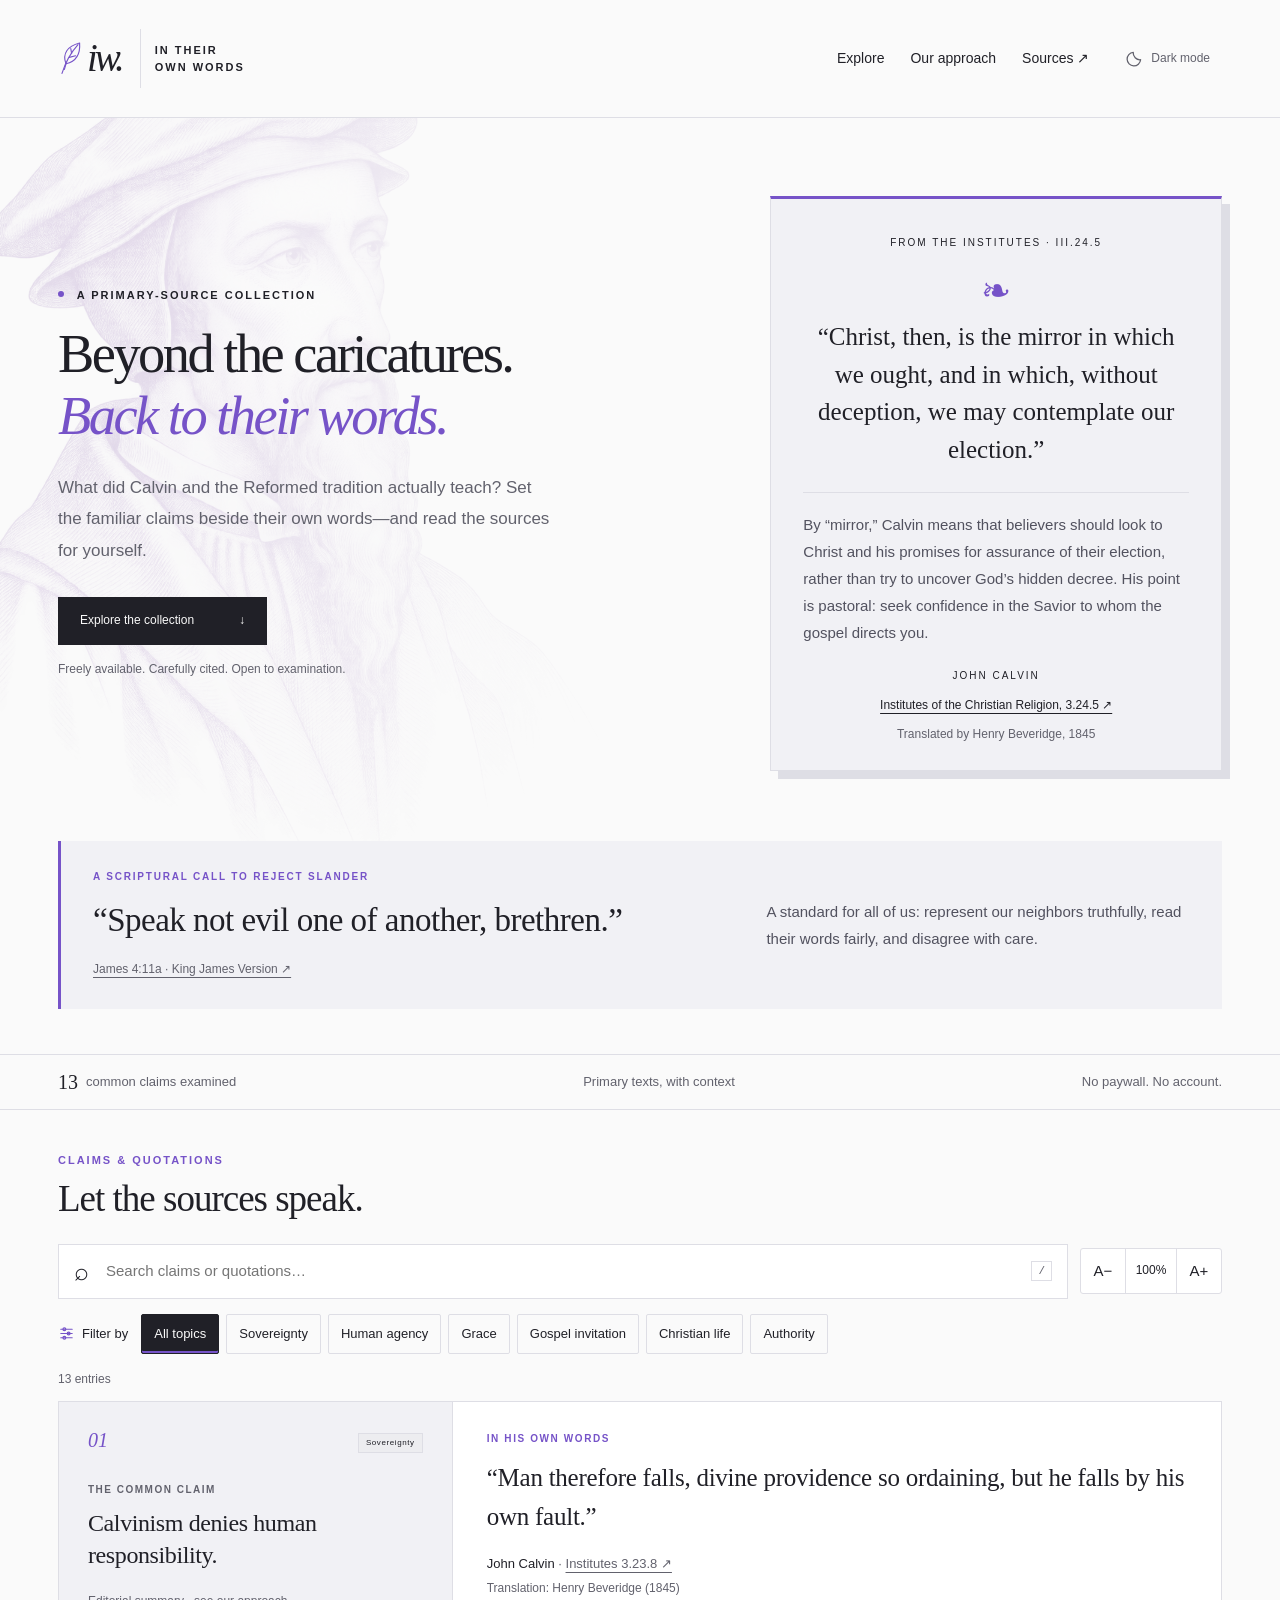
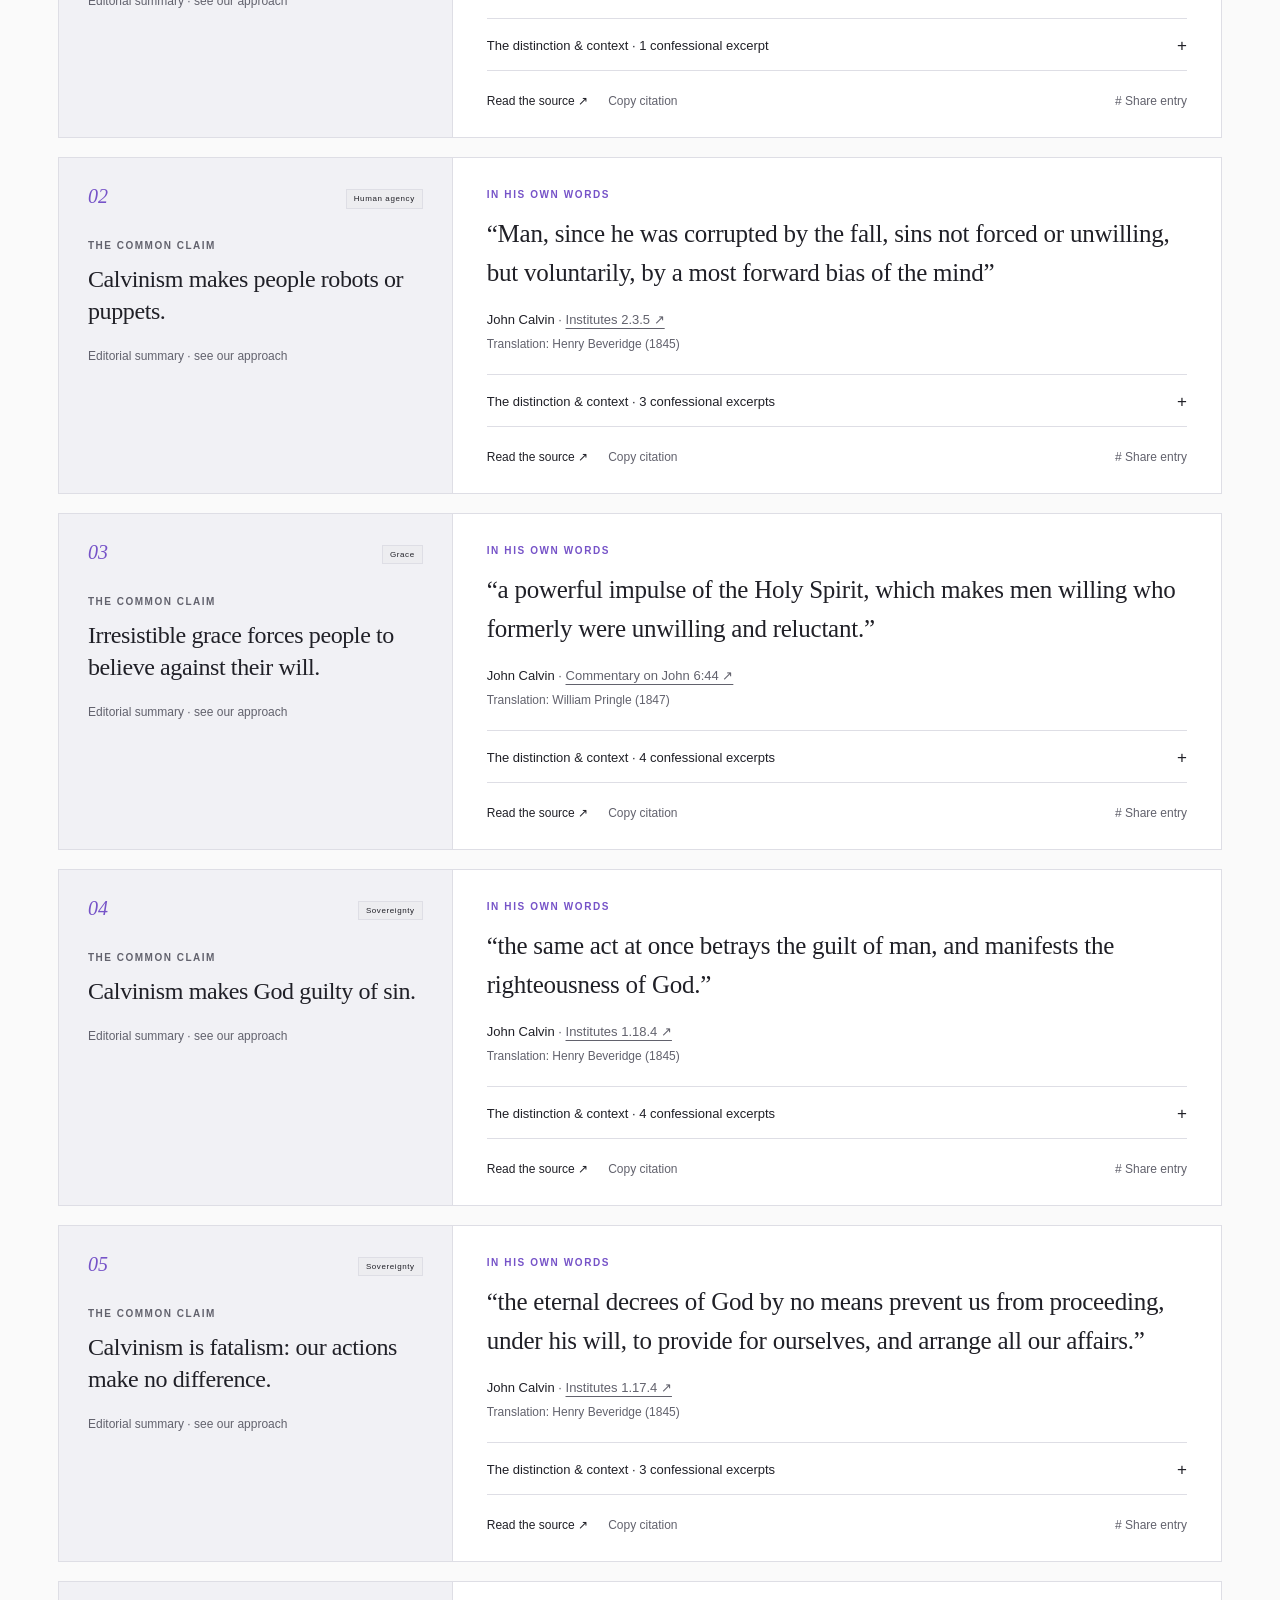
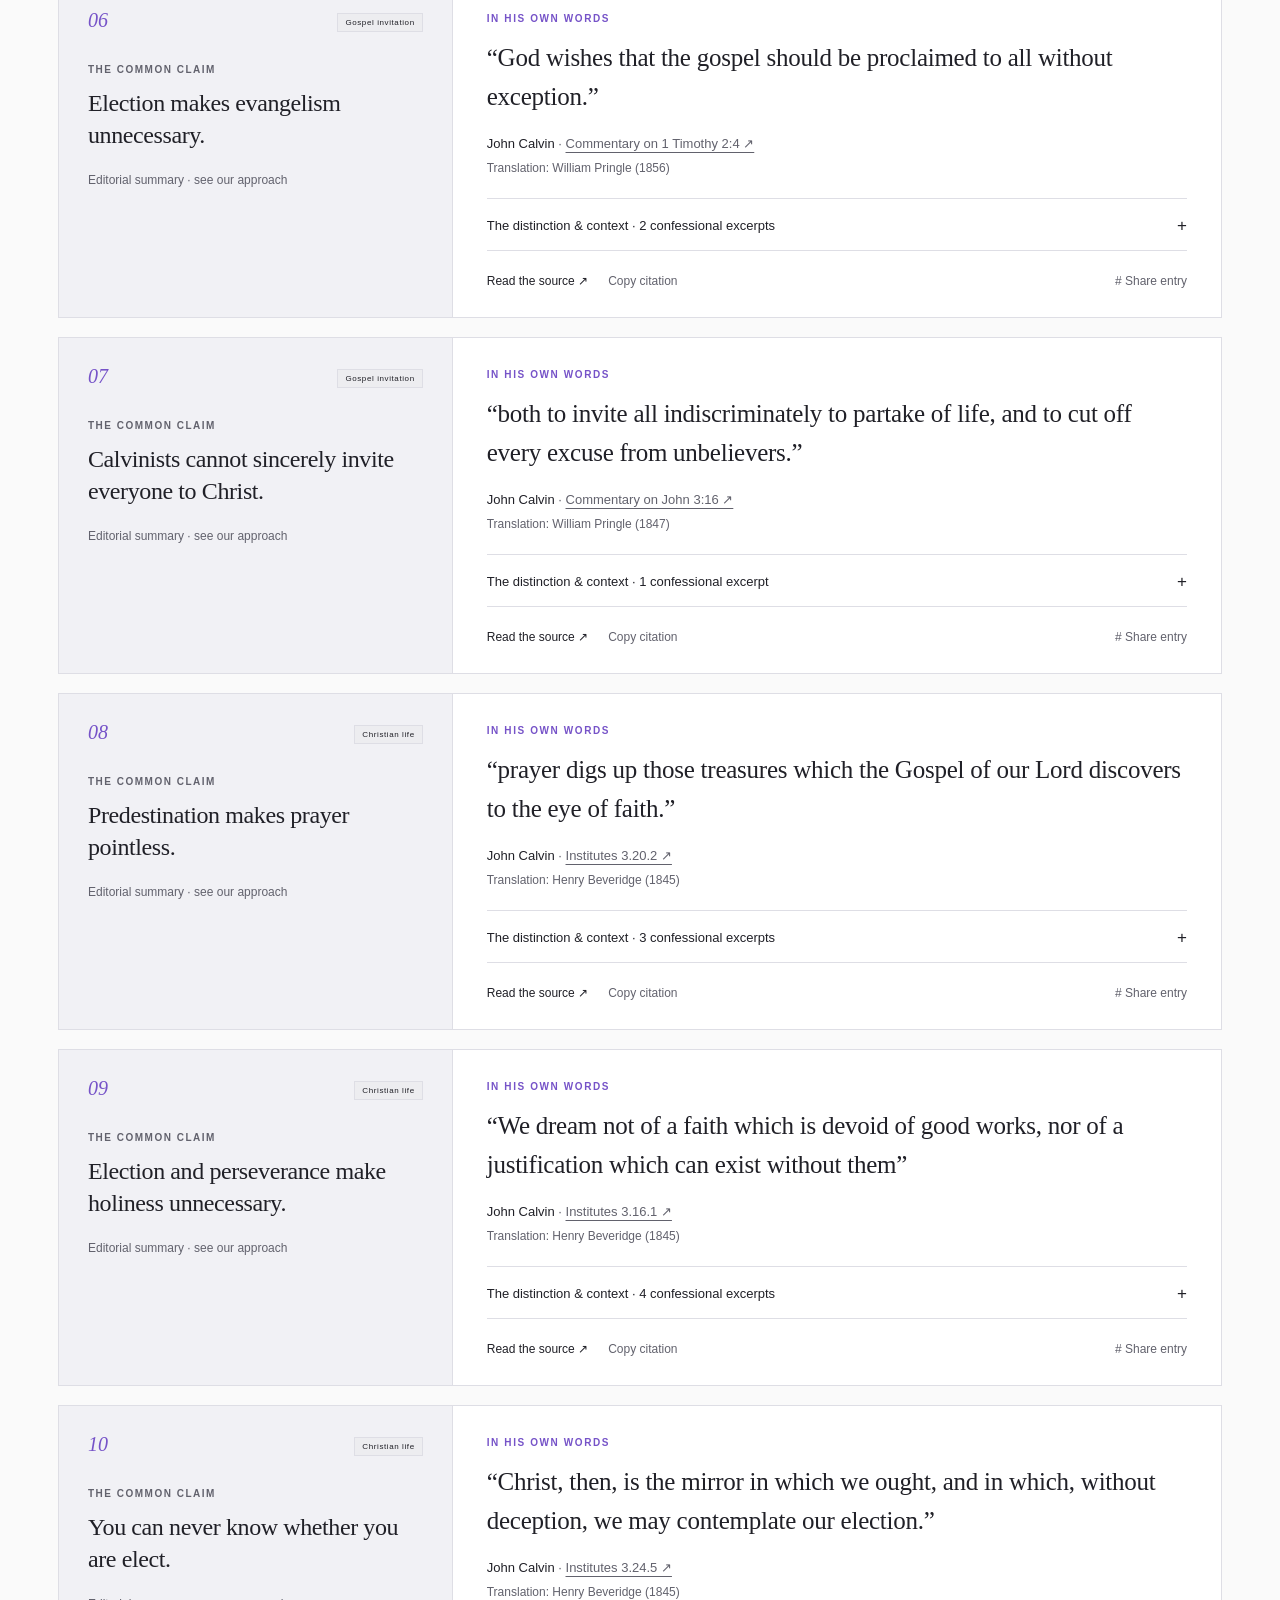
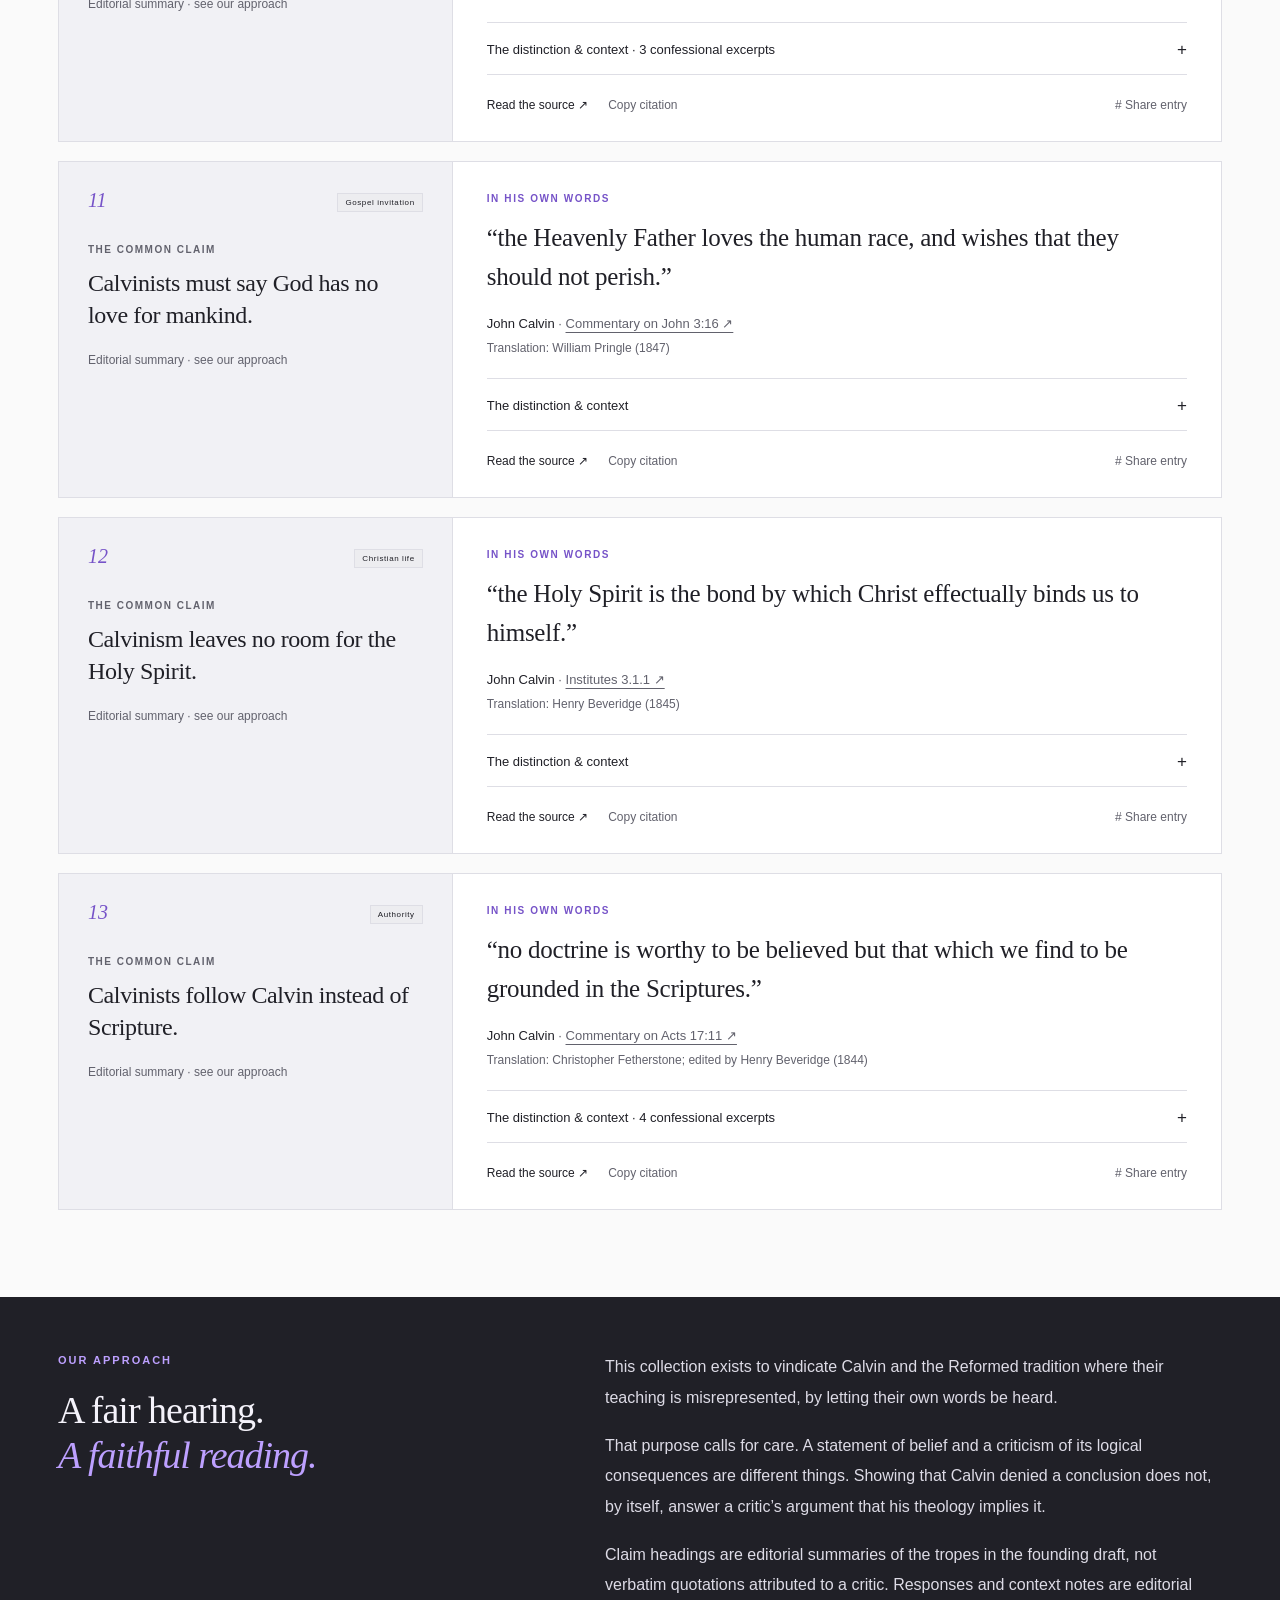
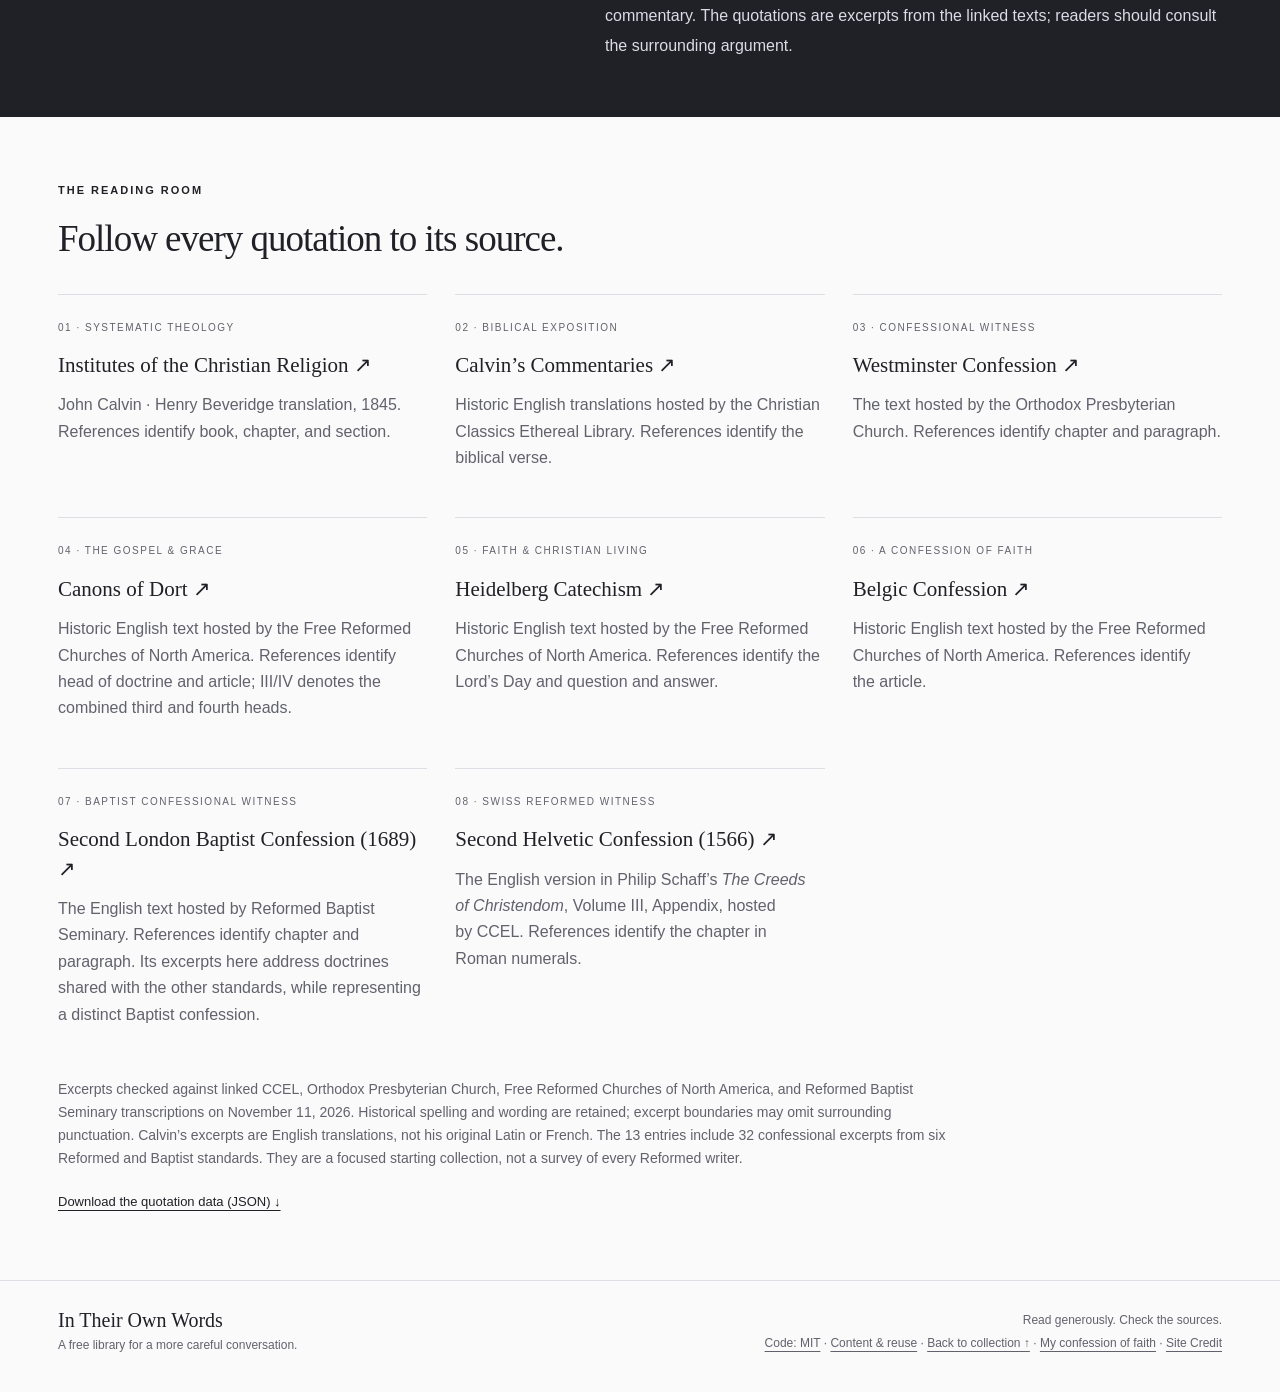
==== index.html @ 4409934a "Simplify collection toolbar and refine filter controls" ====
<!doctype html>
<html lang="en">
<head>
<meta charset="utf-8"><meta name="viewport" content="width=device-width,initial-scale=1">
<title>In Their Own Words — Calvin, beyond the caricatures</title>
<meta name="description" content="Explore 13 common claims about Calvinism alongside John Calvin’s own words, precise citations, and historical context. A free primary-source reading library.">
<link rel="canonical" href="https://intheirownwords.site/">
<meta property="og:type" content="website">
<meta property="og:site_name" content="In Their Own Words">
<meta property="og:title" content="In Their Own Words — Calvin, beyond the caricatures">
<meta property="og:description" content="Common claims about Calvinism alongside Calvin’s own words and Reformed confessions. Primary sources, precise citations, and context.">
<meta property="og:url" content="https://intheirownwords.site/">
<meta property="og:image" content="https://intheirownwords.site/assets/og-image.png">
<meta property="og:image:secure_url" content="https://intheirownwords.site/assets/og-image.png">
<meta property="og:image:type" content="image/png">
<meta property="og:image:width" content="1200">
<meta property="og:image:height" content="630">
<meta property="og:image:alt" content="In Their Own Words. Calvin, beyond the caricatures. A quill and iw. mark beside an engraved-style Calvin portrait on a dark background with violet accents.">
<meta name="twitter:card" content="summary_large_image">
<meta name="twitter:title" content="In Their Own Words — Calvin, beyond the caricatures">
<meta name="twitter:description" content="Read Calvin and the Reformed confessions in their own words, with sources and context.">
<meta name="twitter:image" content="https://intheirownwords.site/assets/og-image.png">
<meta name="twitter:image:alt" content="In Their Own Words — Calvin, beyond the caricatures. Dark background, violet quill, and Calvin portrait.">
<meta name="theme-color" content="#fafafa"><script>try{const t=localStorage.getItem("reading-theme");document.documentElement.dataset.theme=t==="dark"||t==="light"?t:matchMedia("(prefers-color-scheme: dark)").matches?"dark":"light"}catch{document.documentElement.dataset.theme=matchMedia("(prefers-color-scheme: dark)").matches?"dark":"light"}</script><link rel="icon" href="./favicon.svg" type="image/svg+xml"><link rel="stylesheet" href="./style.css"><script src="./app.js" defer></script>
</head>
<body>
<a class="skip" href="#library">Skip to the quotations</a>
<header class="site-header"><a class="brand" href="./" aria-label="In Their Own Words home"><span class="brand-symbol" aria-hidden="true"><svg class="brand-quill" width="24" height="38" viewBox="0 0 30 46" fill="none" stroke="currentColor" stroke-width="1.4" stroke-linecap="round" stroke-linejoin="round"><path d="M5 41C9 28 16 15 25 5"/><path d="M10 29C5 16 12 7 27 3c1 13-4 23-17 26Z"/><path d="m14 21 8-2M17 16l-1-6M10 29l-2 7"/></svg><span class="brand-mark">iw.</span></span><span>IN THEIR<br>OWN WORDS</span></a><nav id="site-navigation" aria-label="Main navigation"><a href="#library">Explore</a><a href="#approach">Our approach</a><a href="#sources">Sources <span aria-hidden="true">↗</span></a></nav><div class="header-controls"><button type="button" class="theme-toggle" id="theme-toggle" hidden><svg class="theme-icon moon-icon" width="20" height="20" viewBox="0 0 24 24" fill="none" stroke="currentColor" stroke-width="1.7" stroke-linecap="round" stroke-linejoin="round" aria-hidden="true"><path d="M20.8 13A9 9 0 0 1 11 3.2 9 9 0 1 0 20.8 13Z"/></svg><svg class="theme-icon sun-icon" width="20" height="20" viewBox="0 0 24 24" fill="none" stroke="currentColor" stroke-width="1.7" stroke-linecap="round" aria-hidden="true"><circle cx="12" cy="12" r="4"/><path d="M12 2v2m0 16v2M2 12h2m16 0h2M5 5l1.5 1.5m11 11L19 19M5 19l1.5-1.5m11-11L19 5"/></svg><span id="theme-label">Dark mode</span></button><button class="menu-toggle" id="menu-toggle" type="button" aria-label="Open navigation" aria-expanded="false" aria-controls="site-navigation" hidden><svg width="22" height="22" viewBox="0 0 24 24" fill="none" stroke="currentColor" stroke-width="1.7" stroke-linecap="round" aria-hidden="true"><path class="menu-lines" d="M4 6h16M4 12h16M4 18h16"/><path class="menu-close" d="m6 6 12 12M18 6 6 18"/></svg></button></div></header>
<main>
<section class="hero"><div class="hero-copy"><p class="eyebrow"><span></span> A PRIMARY-SOURCE COLLECTION</p><h1>Beyond the caricatures.<br><em>Back to their words.</em></h1><p class="intro">What did Calvin and the Reformed tradition actually teach? Set the familiar claims beside their own words—and read the sources for yourself.</p><a class="button" href="#library">Explore the collection <span aria-hidden="true">↓</span></a><p class="hero-note">Freely available. Carefully cited. Open to examination.</p></div><aside class="hero-aside" aria-label="Featured quotation"><span class="folio">FROM THE INSTITUTES · III.24.5</span><div class="ornament" aria-hidden="true">❧</div><blockquote>“Christ, then, is the mirror in which we ought, and in which, without deception, we may contemplate our election.”</blockquote><p class="featured-context">By “mirror,” Calvin means that believers should look to Christ and his promises for assurance of their election, rather than try to uncover God’s hidden decree. His point is pastoral: seek confidence in the Savior to whom the gospel directs you.</p><p class="byline">JOHN CALVIN</p><a href="https://www.ccel.org/ccel/calvin/institutes.v.xxv.html">Institutes of the Christian Religion, 3.24.5 ↗</a><p class="edition">Translated by Henry Beveridge, 1845</p></aside></section>
<section class="scripture-callout" aria-labelledby="scripture-heading">
<div><h2 class="eyebrow" id="scripture-heading">A SCRIPTURAL CALL TO REJECT SLANDER</h2><blockquote>“Speak not evil one of another, brethren.”</blockquote><a href="https://www.biblegateway.com/passage/?search=James+4%3A11&amp;version=KJV">James 4:11a · King James Version ↗</a></div>
<p>A standard for all of us: represent our neighbors truthfully, read their words fairly, and disagree with care.</p>
</section>
<div class="collection-strip"><span><b>13</b> common claims examined</span><span>Primary texts, with context</span><span>No paywall. No account.</span></div>
<section class="library" id="library"><div class="section-heading"><div><p class="eyebrow">CLAIMS &amp; QUOTATIONS</p><h2>Let the sources speak.</h2></div></div>
<div class="tools" hidden><label class="search"><span aria-hidden="true">⌕</span><input id="search" type="search" placeholder="Search claims or quotations…" aria-label="Search the collection"><kbd aria-hidden="true">/</kbd></label><button id="search-clear" class="reset" type="button" hidden><span aria-hidden="true">×</span> Clear search</button><div class="reading-controls" id="reading-controls" role="group" aria-label="Reading text size" hidden><span>Text size</span><button type="button" id="text-smaller" aria-label="Decrease reading text size">A−</button><button type="button" id="text-reset" aria-label="Reset reading text size to 100 percent">100%</button><button type="button" id="text-larger" aria-label="Increase reading text size">A+</button><span id="text-size-status" class="sr-only" role="status" aria-live="polite"></span></div></div>
<div id="filters" class="filters" role="group" aria-label="Filter by topics" aria-describedby="filter-help" hidden><span class="filter-label"><svg width="17" height="17" viewBox="0 0 24 24" fill="none" stroke="currentColor" stroke-width="1.7" stroke-linecap="round" aria-hidden="true"><path d="M4 6h16M4 12h16M4 18h16"/><circle cx="9" cy="6" r="2"/><circle cx="15" cy="12" r="2"/><circle cx="9" cy="18" r="2"/></svg>Filter by<span id="filter-help" class="sr-only">Choose one or more topics</span><button id="clear-topics" class="clear-topics" type="button" hidden><svg width="15" height="15" viewBox="0 0 24 24" fill="none" stroke="currentColor" stroke-width="1.8" stroke-linecap="round" stroke-linejoin="round" aria-hidden="true"><path d="M3 10a9 9 0 1 1 2 8M3 4v6h6"/></svg><span>Clear topics</span></button></span></div>
<div class="results-heading"><p id="result-count" role="status" aria-live="polite">13 entries</p></div>
<div id="entries"><article class="entry" id="responsibility" data-topic="Sovereignty"><div class="claim-side"><span class="entry-number">01</span><span class="topic">Sovereignty</span><p class="eyebrow">THE COMMON CLAIM</p><h3>Calvinism denies human responsibility.</h3><p class="claim-note">Editorial summary · see our approach</p></div><div class="quote-side"><p class="eyebrow">IN HIS OWN WORDS</p><blockquote>“Man therefore falls, divine providence so ordaining, but he falls by his own fault.”</blockquote><p class="citation"><strong>John Calvin</strong> · <a href="https://www.ccel.org/ccel/calvin/institutes.v.xxiv.html">Institutes 3.23.8 ↗</a><span>Translation: Henry Beveridge (1845)</span></p><details><summary>The distinction & context · 1 confessional excerpt <span aria-hidden="true">+</span></summary><div class="context"><h4>Sovereignty &amp; responsibility</h4><p>Calvin places divine ordination and human fault in the same sentence. He does not treat providence as an excuse for sin.</p><p><strong>Read in context.</strong> This passage also affirms that the fall occurs within God’s providence. Whether that is compatible with responsibility remains a substantive question.</p><div class="witness"><p class="eyebrow">CONFESSIONAL WITNESS</p><blockquote>“The cause or guilt of this unbelief as well as of all other sins, is no wise in God, but in man himself”</blockquote><a href="https://www.frcna.org/canons-of-dort">Canons of Dort I.5 ↗</a><p class="witness-edition">Historic English text as published by the Free Reformed Churches of North America</p><p class="witness-context">The article contrasts human guilt for unbelief with faith and salvation as God’s free gift.</p></div></div></details><div class="entry-actions"><a href="https://www.ccel.org/ccel/calvin/institutes.v.xxiv.html">Read the source ↗</a><button type="button" data-copy="responsibility" hidden>Copy citation</button><a href="#responsibility" class="permalink" aria-label="Permanent link: Sovereignty &amp; responsibility"># Share entry</a></div></div></article>
<article class="entry" id="robots" data-topic="Human agency"><div class="claim-side"><span class="entry-number">02</span><span class="topic">Human agency</span><p class="eyebrow">THE COMMON CLAIM</p><h3>Calvinism makes people robots or puppets.</h3><p class="claim-note">Editorial summary · see our approach</p></div><div class="quote-side"><p class="eyebrow">IN HIS OWN WORDS</p><blockquote>“Man, since he was corrupted by the fall, sins not forced or unwilling, but voluntarily, by a most forward bias of the mind”</blockquote><p class="citation"><strong>John Calvin</strong> · <a href="https://www.ccel.org/ccel/calvin/institutes.iv.iv.html">Institutes 2.3.5 ↗</a><span>Translation: Henry Beveridge (1845)</span></p><details><summary>The distinction & context · 3 confessional excerpts <span aria-hidden="true">+</span></summary><div class="context"><h4>People, not puppets</h4><p>Calvin distinguishes voluntary action from external compulsion. People act from their own desires.</p><p><strong>Read in context.</strong> The surrounding passage also teaches a necessity of sinning in fallen humanity. Voluntariness here does not mean freedom from every kind of necessity.</p><div class="witness"><p class="eyebrow">CONFESSIONAL WITNESS</p><blockquote>“this grace of regeneration does not treat men as senseless stocks and blocks, nor takes away their will and its properties, neither does violence thereto”</blockquote><a href="https://www.frcna.org/canons-of-dort">Canons of Dort III/IV.16 ↗</a><p class="witness-edition">Historic English text as published by the Free Reformed Churches of North America</p><p class="witness-context">“Stocks and blocks” means unthinking objects. The article goes on to describe grace as healing and powerfully renewing the will.</p></div><div class="witness"><p class="eyebrow">CONFESSIONAL WITNESS</p><blockquote>“nor is violence offered to the will of the creature”</blockquote><a href="https://rbs.org/2lbc">Second London Baptist Confession (1689), 3.1 ↗</a><p class="witness-edition">English text as published by Reformed Baptist Seminary; reference gives chapter and paragraph</p><p class="witness-context">The paragraph affirms God’s decree while denying violence to the creature’s will and upholding the liberty or contingency of second causes. It does not affirm independence from God’s decree.</p></div><div class="witness"><p class="eyebrow">CONFESSIONAL WITNESS</p><blockquote>“His understanding, indeed, was not taken from him, neither was he deprived of his will, and altogether changed into a stone or stock.”</blockquote><a href="https://ccel.org/ccel/schaff/creeds3/creeds3.v.ix.html">Second Helvetic Confession (1566), Chapter IX ↗</a><p class="witness-edition">English version in Philip Schaff, The Creeds of Christendom, Volume III, Appendix; CCEL transcription</p><p class="witness-context">The chapter affirms that fallen people retain understanding and will, while teaching that those faculties are corrupted and that regeneration is necessary for spiritual good.</p></div></div></details><div class="entry-actions"><a href="https://www.ccel.org/ccel/calvin/institutes.iv.iv.html">Read the source ↗</a><button type="button" data-copy="robots" hidden>Copy citation</button><a href="#robots" class="permalink" aria-label="Permanent link: People, not puppets"># Share entry</a></div></div></article>
<article class="entry" id="grace" data-topic="Grace"><div class="claim-side"><span class="entry-number">03</span><span class="topic">Grace</span><p class="eyebrow">THE COMMON CLAIM</p><h3>Irresistible grace forces people to believe against their will.</h3><p class="claim-note">Editorial summary · see our approach</p></div><div class="quote-side"><p class="eyebrow">IN HIS OWN WORDS</p><blockquote>“a powerful impulse of the Holy Spirit, which makes men willing who formerly were unwilling and reluctant.”</blockquote><p class="citation"><strong>John Calvin</strong> · <a href="https://www.ccel.org/c/calvin/comment2/john1-9.htm">Commentary on John 6:44 ↗</a><span>Translation: William Pringle (1847)</span></p><details><summary>The distinction & context · 4 confessional excerpts <span aria-hidden="true">+</span></summary><div class="context"><h4>Made willing by grace</h4><p>Grace renews the will so that a person willingly comes to Christ. Calvin explicitly distinguishes this drawing from external force.</p><p><strong>Read in context.</strong> Calvin does teach an effective divine initiative. The disagreement concerns this renewal of the will, rather than a profession of faith extracted from someone who still rejects Christ.</p><div class="witness"><p class="eyebrow">CONFESSIONAL WITNESS</p><blockquote>“yet so, as they come most freely, being made willing by his grace.”</blockquote><a href="https://www.opc.org/wcf.html">Westminster Confession of Faith 10.1 ↗</a></div><div class="witness"><p class="eyebrow">CONFESSIONAL WITNESS</p><blockquote>“by his Holy Spirit, He also assures me of eternal life, and makes me sincerely willing and ready, henceforth, to live unto him.”</blockquote><a href="https://www.frcna.org/heidelberg-catechism">Heidelberg Catechism, Lord’s Day 1, Q&amp;A 1 ↗</a><p class="witness-edition">Historic English text as published by the Free Reformed Churches of North America</p><p class="witness-context">The catechism describes the believer’s comfort and willing obedience as fruits of belonging to Christ.</p></div><div class="witness"><p class="eyebrow">CONFESSIONAL WITNESS</p><blockquote>“yet so as they come most freely, being made willing by His grace.”</blockquote><a href="https://rbs.org/2lbc">Second London Baptist Confession (1689), 10.1 ↗</a><p class="witness-edition">English text as published by Reformed Baptist Seminary; reference gives chapter and paragraph</p><p class="witness-context">Effectual calling is described as renewing the will and drawing sinners to Christ so that their coming is willing.</p></div><div class="witness"><p class="eyebrow">CONFESSIONAL WITNESS</p><blockquote>“And the will itself is not only changed by the Spirit, but it is also endued with faculties, that, of its own accord, it may both will and do good”</blockquote><a href="https://ccel.org/ccel/schaff/creeds3/creeds3.v.ix.html">Second Helvetic Confession (1566), Chapter IX ↗</a><p class="witness-edition">English version in Philip Schaff, The Creeds of Christendom, Volume III, Appendix; CCEL transcription</p><p class="witness-context">The subject is the regenerate person. The chapter describes the Spirit as enabling willing action, and then says that the regenerate act actively, not only passively.</p></div></div></details><div class="entry-actions"><a href="https://www.ccel.org/c/calvin/comment2/john1-9.htm">Read the source ↗</a><button type="button" data-copy="grace" hidden>Copy citation</button><a href="#grace" class="permalink" aria-label="Permanent link: Made willing by grace"># Share entry</a></div></div></article>
<article class="entry" id="sin" data-topic="Sovereignty"><div class="claim-side"><span class="entry-number">04</span><span class="topic">Sovereignty</span><p class="eyebrow">THE COMMON CLAIM</p><h3>Calvinism makes God guilty of sin.</h3><p class="claim-note">Editorial summary · see our approach</p></div><div class="quote-side"><p class="eyebrow">IN HIS OWN WORDS</p><blockquote>“the same act at once betrays the guilt of man, and manifests the righteousness of God.”</blockquote><p class="citation"><strong>John Calvin</strong> · <a href="https://www.ccel.org/ccel/calvin/institutes.iii.xix.html">Institutes 1.18.4 ↗</a><span>Translation: Henry Beveridge (1845)</span></p><details><summary>The distinction & context · 4 confessional excerpts <span aria-hidden="true">+</span></summary><div class="context"><h4>Ordination &amp; moral guilt</h4><p>Calvin distinguishes the purposes of God and human agents within a single event. He affirms divine righteousness and creaturely guilt together.</p><p><strong>Read in context.</strong> His denial of divine guilt establishes his stated position. It does not by itself prove that his account of providence is coherent.</p><div class="witness"><p class="eyebrow">CONFESSIONAL WITNESS</p><blockquote>“neither is God the author of sin”</blockquote><a href="https://www.opc.org/wcf.html">Westminster Confession of Faith 3.1 ↗</a></div><div class="witness"><p class="eyebrow">CONFESSIONAL WITNESS</p><blockquote>“nevertheless, God neither is the author of, nor can be charged with, the sins which are committed.”</blockquote><a href="https://www.frcna.org/belgic-confession">Belgic Confession, Article 13 ↗</a><p class="witness-edition">Historic English text as published by the Free Reformed Churches of North America</p><p class="witness-context">The same article affirms God’s government of all events. This denial states the confession’s position; its coherence remains a matter for theological argument.</p></div><div class="witness"><p class="eyebrow">CONFESSIONAL WITNESS</p><blockquote>“yet so as thereby is God neither the author of sin nor hath fellowship with any therein”</blockquote><a href="https://rbs.org/2lbc">Second London Baptist Confession (1689), 3.1 ↗</a><p class="witness-edition">English text as published by Reformed Baptist Seminary; reference gives chapter and paragraph</p><p class="witness-context">This qualification accompanies the affirmation that God decrees all that comes to pass. It states the confession’s denial of divine participation in sin without by itself resolving objections to that distinction.</p></div><div class="witness"><p class="eyebrow">CONFESSIONAL WITNESS</p><blockquote>“Yea, there are even in ourselves sin and corruption enough, so that there is no need that God should infuse into us either a new or greater measure of wickedness.”</blockquote><a href="https://ccel.org/ccel/schaff/creeds3/creeds3.v.ix.html">Second Helvetic Confession (1566), Chapter VIII ↗</a><p class="witness-edition">English version in Philip Schaff, The Creeds of Christendom, Volume III, Appendix; CCEL transcription</p><p class="witness-context">The preceding paragraph condemns making God the author of sin. The following paragraphs distinguish God’s righteous judgment and government from human wickedness.</p></div></div></details><div class="entry-actions"><a href="https://www.ccel.org/ccel/calvin/institutes.iii.xix.html">Read the source ↗</a><button type="button" data-copy="sin" hidden>Copy citation</button><a href="#sin" class="permalink" aria-label="Permanent link: Ordination &amp; moral guilt"># Share entry</a></div></div></article>
<article class="entry" id="fatalism" data-topic="Sovereignty"><div class="claim-side"><span class="entry-number">05</span><span class="topic">Sovereignty</span><p class="eyebrow">THE COMMON CLAIM</p><h3>Calvinism is fatalism: our actions make no difference.</h3><p class="claim-note">Editorial summary · see our approach</p></div><div class="quote-side"><p class="eyebrow">IN HIS OWN WORDS</p><blockquote>“the eternal decrees of God by no means prevent us from proceeding, under his will, to provide for ourselves, and arrange all our affairs.”</blockquote><p class="citation"><strong>John Calvin</strong> · <a href="https://www.ccel.org/ccel/calvin/institutes.iii.xviii.html">Institutes 1.17.4 ↗</a><span>Translation: Henry Beveridge (1845)</span></p><details><summary>The distinction & context · 3 confessional excerpts <span aria-hidden="true">+</span></summary><div class="context"><h4>The significance of means</h4><p>Providence includes the means through which events happen. Planning, precautions, and ordinary care remain meaningful duties.</p><p><strong>Read in context.</strong> Calvin immediately discusses the means of preserving life and avoiding danger. His argument does not promise that every plan will succeed.</p><div class="witness"><p class="eyebrow">CONFESSIONAL WITNESS</p><blockquote>“who watches over us with a paternal care, keeping all creatures so under his power”</blockquote><a href="https://www.frcna.org/belgic-confession">Belgic Confession, Article 13 ↗</a><p class="witness-edition">Historic English text as published by the Free Reformed Churches of North America</p><p class="witness-context">The article presents providence as fatherly care, rather than impersonal fate. This excerpt addresses the character of providence, not by itself the question of how human means work.</p></div><div class="witness"><p class="eyebrow">CONFESSIONAL WITNESS</p><blockquote>“God, in his ordinary providence makes use of means”</blockquote><a href="https://rbs.org/2lbc">Second London Baptist Confession (1689), 5.3 ↗</a><p class="witness-edition">English text as published by Reformed Baptist Seminary; reference gives chapter and paragraph</p><p class="witness-context">The paragraph also says God is free to work without, above, and against means. Ordinary providence includes means rather than rendering them irrelevant.</p></div><div class="witness"><p class="eyebrow">CONFESSIONAL WITNESS</p><blockquote>“For God, who has appointed every thing his end, he also has ordained the beginning and the means by which we must attain unto the end.”</blockquote><a href="https://ccel.org/ccel/schaff/creeds3/creeds3.v.ix.html">Second Helvetic Confession (1566), Chapter VI ↗</a><p class="witness-edition">English version in Philip Schaff, The Creeds of Christendom, Volume III, Appendix; CCEL transcription</p><p class="witness-context">The chapter explicitly rejects the claim that providence makes human efforts unprofitable. Its example is Paul’s insistence that the sailors remain aboard the ship despite God’s promise of safety.</p></div></div></details><div class="entry-actions"><a href="https://www.ccel.org/ccel/calvin/institutes.iii.xviii.html">Read the source ↗</a><button type="button" data-copy="fatalism" hidden>Copy citation</button><a href="#fatalism" class="permalink" aria-label="Permanent link: The significance of means"># Share entry</a></div></div></article>
<article class="entry" id="evangelism" data-topic="Gospel invitation"><div class="claim-side"><span class="entry-number">06</span><span class="topic">Gospel invitation</span><p class="eyebrow">THE COMMON CLAIM</p><h3>Election makes evangelism unnecessary.</h3><p class="claim-note">Editorial summary · see our approach</p></div><div class="quote-side"><p class="eyebrow">IN HIS OWN WORDS</p><blockquote>“God wishes that the gospel should be proclaimed to all without exception.”</blockquote><p class="citation"><strong>John Calvin</strong> · <a href="https://www.ccel.org/c/calvin/comment2/1tim.htm">Commentary on 1 Timothy 2:4 ↗</a><span>Translation: William Pringle (1856)</span></p><details><summary>The distinction & context · 2 confessional excerpts <span aria-hidden="true">+</span></summary><div class="context"><h4>A gospel to be proclaimed</h4><p>Calvin expressly teaches the broad proclamation of the gospel. Election does not authorize restricting the invitation to people presumed to be elect.</p><p><strong>Read in context.</strong> In the surrounding exposition, Calvin interprets “all” in terms of peoples and ranks, rather than a universal decree to save every individual.</p><div class="witness"><p class="eyebrow">CONFESSIONAL WITNESS</p><blockquote>“ought to be declared and published to all nations, and to all persons promiscuously and without distinction, to whom God out of his good pleasure sends the gospel.”</blockquote><a href="https://www.frcna.org/canons-of-dort">Canons of Dort II.5 ↗</a><p class="witness-edition">Historic English text as published by the Free Reformed Churches of North America</p><p class="witness-context">The subject is the gospel promise together with the command to repent and believe. “Promiscuously” here means indiscriminately.</p></div><div class="witness"><p class="eyebrow">CONFESSIONAL WITNESS</p><blockquote>“yet we know undoubtedly that it is the will of God that his word should be preached even outwardly.”</blockquote><a href="https://ccel.org/ccel/schaff/creeds3/creeds3.v.ix.html">Second Helvetic Confession (1566), Chapter I ↗</a><p class="witness-edition">English version in Philip Schaff, The Creeds of Christendom, Volume III, Appendix; CCEL transcription</p><p class="witness-context">The passage affirms inward illumination and drawing by God while insisting on outward preaching. It appeals to Cornelius being sent to Peter and to the opening of Lydia’s heart.</p></div></div></details><div class="entry-actions"><a href="https://www.ccel.org/c/calvin/comment2/1tim.htm">Read the source ↗</a><button type="button" data-copy="evangelism" hidden>Copy citation</button><a href="#evangelism" class="permalink" aria-label="Permanent link: A gospel to be proclaimed"># Share entry</a></div></div></article>
<article class="entry" id="invitation" data-topic="Gospel invitation"><div class="claim-side"><span class="entry-number">07</span><span class="topic">Gospel invitation</span><p class="eyebrow">THE COMMON CLAIM</p><h3>Calvinists cannot sincerely invite everyone to Christ.</h3><p class="claim-note">Editorial summary · see our approach</p></div><div class="quote-side"><p class="eyebrow">IN HIS OWN WORDS</p><blockquote>“both to invite all indiscriminately to partake of life, and to cut off every excuse from unbelievers.”</blockquote><p class="citation"><strong>John Calvin</strong> · <a href="https://www.ccel.org/c/calvin/comment2/john1-9.htm">Commentary on John 3:16 ↗</a><span>Translation: William Pringle (1847)</span></p><details><summary>The distinction & context · 1 confessional excerpt <span aria-hidden="true">+</span></summary><div class="context"><h4>An invitation without distinction</h4><p>Calvin explains the universal term “whosoever” as an indiscriminate invitation. The promise of life is addressed to everyone who believes.</p><p><strong>Read in context.</strong> He also distinguishes the universal promise from the particular gift of faith. Whether these fit together is the disputed question.</p><div class="witness"><p class="eyebrow">CONFESSIONAL WITNESS</p><blockquote>“As many as are called by the gospel, are unfeignedly called.”</blockquote><a href="https://www.frcna.org/canons-of-dort">Canons of Dort III/IV.8 ↗</a><p class="witness-edition">Historic English text as published by the Free Reformed Churches of North America</p><p class="witness-context">“Unfeignedly” means sincerely. The rest of the article affirms the serious promise of eternal life to everyone who comes and believes.</p></div></div></details><div class="entry-actions"><a href="https://www.ccel.org/c/calvin/comment2/john1-9.htm">Read the source ↗</a><button type="button" data-copy="invitation" hidden>Copy citation</button><a href="#invitation" class="permalink" aria-label="Permanent link: An invitation without distinction"># Share entry</a></div></div></article>
<article class="entry" id="prayer" data-topic="Christian life"><div class="claim-side"><span class="entry-number">08</span><span class="topic">Christian life</span><p class="eyebrow">THE COMMON CLAIM</p><h3>Predestination makes prayer pointless.</h3><p class="claim-note">Editorial summary · see our approach</p></div><div class="quote-side"><p class="eyebrow">IN HIS OWN WORDS</p><blockquote>“prayer digs up those treasures which the Gospel of our Lord discovers to the eye of faith.”</blockquote><p class="citation"><strong>John Calvin</strong> · <a href="https://www.ccel.org/ccel/calvin/institutes.v.xxi.html">Institutes 3.20.2 ↗</a><span>Translation: Henry Beveridge (1845)</span></p><details><summary>The distinction & context · 3 confessional excerpts <span aria-hidden="true">+</span></summary><div class="context"><h4>Prayer as an appointed means</h4><p>Prayer is, for Calvin, a means of receiving God’s gifts. He devotes an extensive chapter to its necessity, practice, and benefits.</p><p><strong>Read in context.</strong> He does not describe prayer as supplying God with missing information or overturning his eternal purpose.</p><div class="witness"><p class="eyebrow">CONFESSIONAL WITNESS</p><blockquote>“Because it is the chief part of thankfulness which God requires of us”</blockquote><a href="https://www.frcna.org/heidelberg-catechism">Heidelberg Catechism, Lord’s Day 45, Q&amp;A 116 ↗</a><p class="witness-edition">Historic English text as published by the Free Reformed Churches of North America</p><p class="witness-context">This answers why prayer is necessary for Christians. The answer also connects receiving God’s grace and Spirit with continual, sincere prayer.</p></div><div class="witness"><p class="eyebrow">CONFESSIONAL WITNESS</p><blockquote>“Prayer, with thanksgiving, being one part of natural worship, is by God required of all men.”</blockquote><a href="https://rbs.org/2lbc">Second London Baptist Confession (1689), 22.3 ↗</a><p class="witness-edition">English text as published by Reformed Baptist Seminary; reference gives chapter and paragraph</p><p class="witness-context">The paragraph goes on to describe accepted prayer as offered in the Son’s name, by the Spirit’s help, with understanding, humility, faith, love, and perseverance.</p></div><div class="witness"><p class="eyebrow">CONFESSIONAL WITNESS</p><blockquote>“Prayer must be made for the magistracy, for kings, and all that are placed in authority, for ministers of the Church, and for all necessities of churches”</blockquote><a href="https://ccel.org/ccel/schaff/creeds3/creeds3.v.ix.html">Second Helvetic Confession (1566), Chapter XXIII ↗</a><p class="witness-edition">English version in Philip Schaff, The Creeds of Christendom, Volume III, Appendix; CCEL transcription</p><p class="witness-context">The sentence continues by requiring unceasing private and public prayer during calamity. The chapter treats prayer as a real duty of the church.</p></div></div></details><div class="entry-actions"><a href="https://www.ccel.org/ccel/calvin/institutes.v.xxi.html">Read the source ↗</a><button type="button" data-copy="prayer" hidden>Copy citation</button><a href="#prayer" class="permalink" aria-label="Permanent link: Prayer as an appointed means"># Share entry</a></div></div></article>
<article class="entry" id="holiness" data-topic="Christian life"><div class="claim-side"><span class="entry-number">09</span><span class="topic">Christian life</span><p class="eyebrow">THE COMMON CLAIM</p><h3>Election and perseverance make holiness unnecessary.</h3><p class="claim-note">Editorial summary · see our approach</p></div><div class="quote-side"><p class="eyebrow">IN HIS OWN WORDS</p><blockquote>“We dream not of a faith which is devoid of good works, nor of a justification which can exist without them”</blockquote><p class="citation"><strong>John Calvin</strong> · <a href="https://www.ccel.org/ccel/calvin/institutes.v.xvii.html">Institutes 3.16.1 ↗</a><span>Translation: Henry Beveridge (1845)</span></p><details><summary>The distinction & context · 4 confessional excerpts <span aria-hidden="true">+</span></summary><div class="context"><h4>Faith that bears fruit</h4><p>Calvin connects faith and works while distinguishing their roles. He rejects a saving faith that remains barren.</p><p><strong>Read in context.</strong> The immediate subject is justification by faith. This passage shows the connection of faith and works, rather than answering every objection to perseverance.</p><div class="witness"><p class="eyebrow">CONFESSIONAL WITNESS</p><blockquote>“Because Christ, having redeemed and delivered us by his blood, also renews us by his Holy Spirit, after his own image”</blockquote><a href="https://www.frcna.org/heidelberg-catechism">Heidelberg Catechism, Lord’s Day 32, Q&amp;A 86 ↗</a><p class="witness-edition">Historic English text as published by the Free Reformed Churches of North America</p><p class="witness-context">This answers why people delivered by grace without merit must still do good works. The answer continues with gratitude, God’s praise, assurance, and witness to neighbors.</p></div><div class="witness"><p class="eyebrow">CONFESSIONAL WITNESS</p><blockquote>“Therefore it is impossible that this holy faith can be unfruitful in man”</blockquote><a href="https://www.frcna.org/belgic-confession">Belgic Confession, Article 24 ↗</a><p class="witness-edition">Historic English text as published by the Free Reformed Churches of North America</p><p class="witness-context">The article connects living faith with works of love while expressly denying that those works are the basis of justification.</p></div><div class="witness"><p class="eyebrow">CONFESSIONAL WITNESS</p><blockquote>“These good works, done in obedience to God’s commandments, are the fruits and evidences of a true and lively faith”</blockquote><a href="https://rbs.org/2lbc">Second London Baptist Confession (1689), 16.2 ↗</a><p class="witness-edition">English text as published by Reformed Baptist Seminary; reference gives chapter and paragraph</p><p class="witness-context">Good works are described as evidence and fruit of faith, expressing thankfulness and glorifying God. This does not make works the ground of justification.</p></div><div class="witness"><p class="eyebrow">CONFESSIONAL WITNESS</p><blockquote>“Works do necessarily proceed from faith; but salvation is improperly attributed to them, which is most properly ascribed to grace.”</blockquote><a href="https://ccel.org/ccel/schaff/creeds3/creeds3.v.ix.html">Second Helvetic Confession (1566), Chapter XVI ↗</a><p class="witness-edition">English version in Philip Schaff, The Creeds of Christendom, Volume III, Appendix; CCEL transcription</p><p class="witness-context">The chapter rejects contempt for good works while denying that they earn salvation. It presents them as the necessary fruit of living faith.</p></div></div></details><div class="entry-actions"><a href="https://www.ccel.org/ccel/calvin/institutes.v.xvii.html">Read the source ↗</a><button type="button" data-copy="holiness" hidden>Copy citation</button><a href="#holiness" class="permalink" aria-label="Permanent link: Faith that bears fruit"># Share entry</a></div></div></article>
<article class="entry" id="assurance" data-topic="Christian life"><div class="claim-side"><span class="entry-number">10</span><span class="topic">Christian life</span><p class="eyebrow">THE COMMON CLAIM</p><h3>You can never know whether you are elect.</h3><p class="claim-note">Editorial summary · see our approach</p></div><div class="quote-side"><p class="eyebrow">IN HIS OWN WORDS</p><blockquote>“Christ, then, is the mirror in which we ought, and in which, without deception, we may contemplate our election.”</blockquote><p class="citation"><strong>John Calvin</strong> · <a href="https://www.ccel.org/ccel/calvin/institutes.v.xxv.html">Institutes 3.24.5 ↗</a><span>Translation: Henry Beveridge (1845)</span></p><details><summary>The distinction & context · 3 confessional excerpts <span aria-hidden="true">+</span></summary><div class="context"><h4>Look to Christ</h4><p>Calvin directs believers to Christ, rather than speculation about God’s hidden counsel, for assurance of election.</p><p><strong>Read in context.</strong> This is pastoral counsel to believers. It does not claim that every feeling of confidence is reliable or that believers never experience doubt.</p><div class="witness"><p class="eyebrow">CONFESSIONAL WITNESS</p><blockquote>“but also an assured confidence, which the Holy Ghost works by the gospel in my heart”</blockquote><a href="https://www.frcna.org/heidelberg-catechism">Heidelberg Catechism, Lord’s Day 7, Q&amp;A 21 ↗</a><p class="witness-edition">Historic English text as published by the Free Reformed Churches of North America</p><p class="witness-context">The answer defines true faith as both knowledge and personal confidence in forgiveness and salvation through Christ’s merits.</p></div><div class="witness"><p class="eyebrow">CONFESSIONAL WITNESS</p><blockquote>“may in this life be certainly assured that they are in the state of grace”</blockquote><a href="https://rbs.org/2lbc">Second London Baptist Confession (1689), 18.1 ↗</a><p class="witness-edition">English text as published by Reformed Baptist Seminary; reference gives chapter and paragraph</p><p class="witness-context">The subject is those who truly believe in Christ, love him sincerely, and seek to walk in good conscience. Paragraph 18.3 also acknowledges that a true believer may struggle for a long time before enjoying assurance.</p></div><div class="witness"><p class="eyebrow">CONFESSIONAL WITNESS</p><blockquote>“Let Christ, therefore, be our looking-glass, in whom we may behold our predestination.”</blockquote><a href="https://ccel.org/ccel/schaff/creeds3/creeds3.v.ix.html">Second Helvetic Confession (1566), Chapter X ↗</a><p class="witness-edition">English version in Philip Schaff, The Creeds of Christendom, Volume III, Appendix; CCEL transcription</p><p class="witness-context">“Looking-glass” means mirror. The chapter directs readers to Christ and the preached gospel instead of seeking knowledge of election apart from him.</p></div></div></details><div class="entry-actions"><a href="https://www.ccel.org/ccel/calvin/institutes.v.xxv.html">Read the source ↗</a><button type="button" data-copy="assurance" hidden>Copy citation</button><a href="#assurance" class="permalink" aria-label="Permanent link: Look to Christ"># Share entry</a></div></div></article>
<article class="entry" id="love" data-topic="Gospel invitation"><div class="claim-side"><span class="entry-number">11</span><span class="topic">Gospel invitation</span><p class="eyebrow">THE COMMON CLAIM</p><h3>Calvinists must say God has no love for mankind.</h3><p class="claim-note">Editorial summary · see our approach</p></div><div class="quote-side"><p class="eyebrow">IN HIS OWN WORDS</p><blockquote>“the Heavenly Father loves the human race, and wishes that they should not perish.”</blockquote><p class="citation"><strong>John Calvin</strong> · <a href="https://www.ccel.org/c/calvin/comment2/john1-9.htm">Commentary on John 3:16 ↗</a><span>Translation: William Pringle (1847)</span></p><details><summary>The distinction & context <span aria-hidden="true">+</span></summary><div class="context"><h4>The love of God toward mankind</h4><p>Calvin speaks explicitly of God’s love for the human race when explaining the gift of his Son.</p><p><strong>Read in context.</strong> The same exposition distinguishes the universal gospel promise from election. Reformed writers differ about the terminology and senses of divine love; this excerpt should not erase those distinctions.</p></div></details><div class="entry-actions"><a href="https://www.ccel.org/c/calvin/comment2/john1-9.htm">Read the source ↗</a><button type="button" data-copy="love" hidden>Copy citation</button><a href="#love" class="permalink" aria-label="Permanent link: The love of God toward mankind"># Share entry</a></div></div></article>
<article class="entry" id="spirit" data-topic="Christian life"><div class="claim-side"><span class="entry-number">12</span><span class="topic">Christian life</span><p class="eyebrow">THE COMMON CLAIM</p><h3>Calvinism leaves no room for the Holy Spirit.</h3><p class="claim-note">Editorial summary · see our approach</p></div><div class="quote-side"><p class="eyebrow">IN HIS OWN WORDS</p><blockquote>“the Holy Spirit is the bond by which Christ effectually binds us to himself.”</blockquote><p class="citation"><strong>John Calvin</strong> · <a href="https://www.ccel.org/ccel/calvin/institutes.v.ii.html">Institutes 3.1.1 ↗</a><span>Translation: Henry Beveridge (1845)</span></p><details><summary>The distinction & context <span aria-hidden="true">+</span></summary><div class="context"><h4>United to Christ by the Spirit</h4><p>The Spirit’s work is central to Calvin’s account of receiving the benefits of Christ. Union with Christ depends on the Spirit.</p><p><strong>Read in context.</strong> This establishes the Spirit’s place in Calvin’s theology. It does not settle debates about spiritual gifts or excuse coldness in particular churches.</p></div></details><div class="entry-actions"><a href="https://www.ccel.org/ccel/calvin/institutes.v.ii.html">Read the source ↗</a><button type="button" data-copy="spirit" hidden>Copy citation</button><a href="#spirit" class="permalink" aria-label="Permanent link: United to Christ by the Spirit"># Share entry</a></div></div></article>
<article class="entry" id="scripture" data-topic="Authority"><div class="claim-side"><span class="entry-number">13</span><span class="topic">Authority</span><p class="eyebrow">THE COMMON CLAIM</p><h3>Calvinists follow Calvin instead of Scripture.</h3><p class="claim-note">Editorial summary · see our approach</p></div><div class="quote-side"><p class="eyebrow">IN HIS OWN WORDS</p><blockquote>“no doctrine is worthy to be believed but that which we find to be grounded in the Scriptures.”</blockquote><p class="citation"><strong>John Calvin</strong> · <a href="https://www.ccel.org/ccel/calvin/calcom37.v.iii.html">Commentary on Acts 17:11 ↗</a><span>Translation: Christopher Fetherstone; edited by Henry Beveridge (1844)</span></p><details><summary>The distinction & context · 4 confessional excerpts <span aria-hidden="true">+</span></summary><div class="context"><h4>An authority above Calvin</h4><p>Calvin makes Scripture the test of doctrine, including the doctrine of a respected teacher. His own interpretations remain subject to that test.</p><p><strong>Read in context.</strong> He is commenting on the Bereans’ examination of Paul’s teaching. Following Calvin as an unquestionable authority would conflict with the principle stated here.</p><div class="witness"><p class="eyebrow">CONFESSIONAL WITNESS</p><blockquote>“can be no other but the Holy Spirit speaking in the Scripture.”</blockquote><a href="https://www.opc.org/wcf.html">Westminster Confession of Faith 1.10 ↗</a></div><div class="witness"><p class="eyebrow">CONFESSIONAL WITNESS</p><blockquote>“Neither do we consider of equal value any writing of men, however holy these men may have been, with those divine Scriptures”</blockquote><a href="https://www.frcna.org/belgic-confession">Belgic Confession, Article 7 ↗</a><p class="witness-edition">Historic English text as published by the Free Reformed Churches of North America</p><p class="witness-context">The confession expressly subordinates human writings and church authorities to Scripture. This standard applies to Calvin’s writings as well.</p></div><div class="witness"><p class="eyebrow">CONFESSIONAL WITNESS</p><blockquote>“can be no other but the Holy Scripture delivered by the Spirit”</blockquote><a href="https://rbs.org/2lbc">Second London Baptist Confession (1689), 1.10 ↗</a><p class="witness-edition">English text as published by Reformed Baptist Seminary; reference gives chapter and paragraph</p><p class="witness-context">This identifies the supreme judge of religious controversies. The paragraph subjects councils, ancient writers, and human doctrines to Scripture rather than making a respected teacher the final authority.</p></div><div class="witness"><p class="eyebrow">CONFESSIONAL WITNESS</p><blockquote>“we can not admit any other judge than God himself, pronouncing by the Holy Scriptures what is true, what is false, what is to be followed, or what to be avoided.”</blockquote><a href="https://ccel.org/ccel/schaff/creeds3/creeds3.v.ix.html">Second Helvetic Confession (1566), Chapter II ↗</a><p class="witness-edition">English version in Philip Schaff, The Creeds of Christendom, Volume III, Appendix; CCEL transcription</p><p class="witness-context">The chapter receives the church fathers’ interpretations insofar as they agree with Scripture and permits dissent when they do not. Councils are placed under the same standard.</p></div></div></details><div class="entry-actions"><a href="https://www.ccel.org/ccel/calvin/calcom37.v.iii.html">Read the source ↗</a><button type="button" data-copy="scripture" hidden>Copy citation</button><a href="#scripture" class="permalink" aria-label="Permanent link: An authority above Calvin"># Share entry</a></div></div></article></div><div id="empty" hidden><h3>No matching entries</h3><p>Try “grace,” “prayer,” or a different topic.</p><button type="button" id="clear-search">Clear search and filters</button></div>
</section>
<section class="approach" id="approach"><div><p class="eyebrow">OUR APPROACH</p><h2>A fair hearing.<br><em>A faithful reading.</em></h2></div><div><p>This collection exists to vindicate Calvin and the Reformed tradition where their teaching is misrepresented, by letting their own words be heard.</p><p>That purpose calls for care. A statement of belief and a criticism of its logical consequences are different things. Showing that Calvin denied a conclusion does not, by itself, answer a critic’s argument that his theology implies it.</p><p>Claim headings are editorial summaries of the tropes in the founding draft, not verbatim quotations attributed to a critic. Responses and context notes are editorial commentary. The quotations are excerpts from the linked texts; readers should consult the surrounding argument.</p></div></section>
<section class="sources" id="sources"><p class="eyebrow">THE READING ROOM</p><h2>Follow every quotation to its source.</h2><div class="source-grid"><a href="https://www.ccel.org/ccel/calvin/institutes.html"><span>01 · SYSTEMATIC THEOLOGY</span><h3>Institutes of the Christian Religion ↗</h3><p>John Calvin · Henry Beveridge translation, 1845. References identify book, chapter, and section.</p></a><a href="https://www.ccel.org/ccel/calvin"><span>02 · BIBLICAL EXPOSITION</span><h3>Calvin’s Commentaries ↗</h3><p>Historic English translations hosted by the Christian Classics Ethereal Library. References identify the biblical verse.</p></a><a href="https://www.opc.org/wcf.html"><span>03 · CONFESSIONAL WITNESS</span><h3>Westminster Confession ↗</h3><p>The text hosted by the Orthodox Presbyterian Church. References identify chapter and paragraph.</p></a><a href="https://www.frcna.org/canons-of-dort"><span>04 · THE GOSPEL & GRACE</span><h3>Canons of Dort ↗</h3><p>Historic English text hosted by the Free Reformed Churches of North America. References identify head of doctrine and article; III/IV denotes the combined third and fourth heads.</p></a><a href="https://www.frcna.org/heidelberg-catechism"><span>05 · FAITH & CHRISTIAN LIVING</span><h3>Heidelberg Catechism ↗</h3><p>Historic English text hosted by the Free Reformed Churches of North America. References identify the Lord’s Day and question and answer.</p></a><a href="https://www.frcna.org/belgic-confession"><span>06 · A CONFESSION OF FAITH</span><h3>Belgic Confession ↗</h3><p>Historic English text hosted by the Free Reformed Churches of North America. References identify the article.</p></a><a href="https://rbs.org/2lbc"><span>07 · BAPTIST CONFESSIONAL WITNESS</span><h3>Second London Baptist Confession (1689) ↗</h3><p>The English text hosted by Reformed Baptist Seminary. References identify chapter and paragraph. Its excerpts here address doctrines shared with the other standards, while representing a distinct Baptist confession.</p></a><a href="https://ccel.org/ccel/schaff/creeds3/creeds3.v.ix.html"><span>08 · SWISS REFORMED WITNESS</span><h3>Second Helvetic Confession (1566) ↗</h3><p>The English version in Philip Schaff’s <em>The Creeds of Christendom</em>, Volume III, Appendix, hosted by CCEL. References identify the chapter in Roman numerals.</p></a></div><p class="source-note">Excerpts checked against linked CCEL, Orthodox Presbyterian Church, Free Reformed Churches of North America, and Reformed Baptist Seminary transcriptions on November 11, 2026. Historical spelling and wording are retained; excerpt boundaries may omit surrounding punctuation. Calvin’s excerpts are English translations, not his original Latin or French. The 13 entries include 32 confessional excerpts from six Reformed and Baptist standards. They are a focused starting collection, not a survey of every Reformed writer.</p><a class="download" href="./quotes.json" download>Download the quotation data (JSON) ↓</a></section>
</main><footer><a class="footer-brand" href="./">In Their Own Words<span>A free library for a more careful conversation.</span></a><p>Read generously. Check the sources.<br><a href="./LICENSE">Code: MIT</a> · <a href="./CONTENT-LICENSE.md">Content & reuse</a> · <a href="#library">Back to collection ↑</a> · <a href="https://fishingboat.app/confession">My confession of faith</a> · <a href="https://MarkPriestap.com">Site Credit</a></p></footer><div id="toast" role="status" aria-live="polite"></div>
</body></html>
---- style.css ----
:root{--paper:#fafafa;--ink:#202027;--muted:#62626d;--line:#dedee5;--accent:#7653c8;--white:#ffffff}*{box-sizing:border-box}html{scroll-behavior:smooth;scroll-padding-top:25px}body{margin:0;background:var(--paper);color:var(--ink);font-family:'Avenir Next',Avenir,'Segoe UI',sans-serif;font-size:15px;line-height:1.65}a{color:inherit;text-underline-offset:4px}button,input{font:inherit}button,a,input,summary{-webkit-tap-highlight-color:transparent}button{cursor:pointer}button:focus-visible,a:focus-visible,input:focus-visible,summary:focus-visible{outline:3px solid var(--accent);outline-offset:5px}[hidden]{display:none!important}.site-header,main,footer{max-width:1320px;margin:auto}.site-header{height:118px;display:flex;align-items:center;justify-content:space-between;padding:0 58px;border-bottom:1px solid var(--line)}.brand{display:flex;align-items:center;gap:14px;text-decoration:none;font-size:11px;letter-spacing:2px;font-weight:bold;line-height:1.5}.brand-mark{font-family:Georgia,serif;font-size:39px;letter-spacing:-3px;font-style:italic;border-right:1px solid #dedee5;padding-right:18px;font-weight:normal}.site-header nav{display:flex;gap:35px;font-size:13px}.site-header nav a{text-decoration:none}.site-header nav a:hover{text-decoration:underline}.hero{padding:78px 58px 70px;display:grid;grid-template-columns:1.4fr 1fr;gap:80px;align-items:center}.eyebrow{font-size:10px;font-weight:600;letter-spacing:2px;margin:0 0 19px;line-height:1.5}.eyebrow>span{display:inline-block;width:6px;height:6px;background:var(--accent);border-radius:100%;margin-right:8px;vertical-align:2px}h1,h2,h3,blockquote{font-family:Georgia,'Times New Roman',serif;font-weight:normal}h1{font-size:clamp(38px,4.25vw,60px);letter-spacing:-2.5px;line-height:1.14;margin:0 0 25px}h1 em,h2 em{font-weight:normal;color:#7653c8}p{margin:0 0 18px}.intro{max-width:500px;font-size:16px;line-height:1.85;color:var(--muted)}.button{display:inline-flex;gap:45px;background:var(--ink);color:#fafafa;text-decoration:none;padding:14px 22px;font-size:12px;margin-top:13px}.button:hover{background:#7653c8}.hero-note{font-size:10px;color:var(--muted);margin:15px 0 0}.hero-aside{padding:29px 32px 25px;border:1px solid #dedee5;position:relative;background:linear-gradient(120deg,#f1f1f5,#f1f1f5);text-align:center;box-shadow:8px 8px 0 #dedee5}.folio{font-size:8px;letter-spacing:2px}.ornament{font-size:36px;color:var(--accent);line-height:1.3;margin:14px 0 3px}.hero-aside blockquote{font-size:25px;line-height:1.5;margin:0 0 24px}.byline{font-size:9px;letter-spacing:2px;margin-bottom:6px}.hero-aside a{font-size:10px}.edition{font-size:9px;color:var(--muted);margin:8px 0 0}.collection-strip{display:flex;justify-content:space-between;border-block:1px solid var(--line);padding:16px 58px;font-size:11px;color:var(--muted)}.collection-strip b{font-family:Georgia,serif;font-weight:normal;font-size:20px;color:var(--ink);margin-right:8px}.library{padding:68px 58px}.section-heading{display:flex;justify-content:space-between;align-items:end;margin-bottom:32px}.section-heading .eyebrow{margin-bottom:9px}h2{font-size:37px;letter-spacing:-1px;line-height:1.2;margin:0}.section-heading>p{font-size:12px;color:var(--muted);margin-bottom:4px}.tools{display:flex;gap:18px;align-items:center;margin-bottom:21px}.search{border:1px solid #dedee5;background:var(--white);padding:9px 15px;display:flex;align-items:center;gap:12px;flex:1}.search>span{font-size:25px;line-height:1}.search input{width:100%;border:0;background:none;font-size:12px;padding:5px;outline-offset:0}.search kbd{font-size:11px;border:1px solid var(--line);padding:0 6px;color:var(--muted)}.reset{background:none;border:0;text-decoration:underline;font-size:11px;color:var(--muted)}.filters{display:flex;flex-wrap:wrap;gap:7px}.filters button{border:1px solid #dedee5;color:var(--ink);background:transparent;padding:7px 12px;font-size:10px;border-radius:2px}.filters button[aria-pressed=true]{background:var(--ink);color:var(--white);border-color:var(--ink)}.filters button:hover{border-color:var(--ink)}.results-heading{display:flex;justify-content:space-between;color:var(--muted);font-size:10px;margin:27px 0 15px}.results-heading p{margin:0}.results-heading>span{letter-spacing:1.3px;font-size:8px}.entry{display:grid;grid-template-columns:0.82fr 1.6fr;border:1px solid var(--line);margin-bottom:19px;scroll-margin-top:25px;background:var(--white)}.claim-side{padding:27px 29px;background:#f1f1f5;position:relative;border-right:1px solid var(--line)}.entry-number{font:italic 20px Georgia,serif;color:#7653c8}.topic{float:right;font-size:8px;letter-spacing:.6px;background:#e9e5f5;border:1px solid #dedee5;padding:2px 7px;margin-top:4px}.claim-side .eyebrow{font-size:8px;color:var(--muted);margin:26px 0 10px;letter-spacing:1.5px}.claim-side h3{font-size:24px;line-height:1.35;letter-spacing:-.4px;margin:0 0 20px}.claim-note{font-size:9px;color:var(--muted);margin-bottom:0}.quote-side{padding:29px 34px 15px}.quote-side>.eyebrow{font-size:8px;color:var(--accent);margin-bottom:13px;letter-spacing:1.6px}.quote-side>blockquote{font-size:24px;line-height:1.5;margin:0 0 16px;letter-spacing:-.25px}.citation{font-size:10px;line-height:1.7;color:var(--muted);margin-bottom:20px}.citation strong{color:var(--ink);font-weight:500}.citation span{display:block;font-size:9px;margin-top:3px}.quote-side details{border-top:1px solid var(--line);padding-top:11px}.quote-side summary{cursor:pointer;font-size:10px;list-style:none;padding:0 0 11px}.quote-side summary::-webkit-details-marker{display:none}.quote-side summary>span{float:right;font-size:17px;line-height:1}details[open] summary>span{transform:rotate(45deg)}.context{font-size:13px;color:#52525f;padding:7px 0 6px}.context h4{font:normal 21px Georgia,serif;margin:0 0 12px;color:var(--ink)}.witness{border-left:2px solid var(--accent);padding-left:18px;margin:23px 0 10px}.witness .eyebrow{font-size:8px;margin-bottom:10px}.witness blockquote{font-size:20px;margin:0 0 8px}.witness a{font-size:10px}.entry-actions{border-top:1px solid var(--line);display:flex;gap:20px;align-items:center;padding:11px 0 0;font-size:9px}.entry-actions a{text-decoration:none}.entry-actions a:hover{text-decoration:underline}.entry-actions button{padding:0;background:transparent;border:none;color:var(--muted);font-size:9px}.entry-actions .permalink{margin-left:auto;color:var(--muted)}.entry:target{border-color:var(--accent);box-shadow:0 0 0 1px var(--accent)}#empty{text-align:center;padding:55px 10px}#empty h3{font-size:30px}#empty button{padding:10px;background:var(--ink);color:white;border:0}.approach{background:var(--ink);color:var(--paper);display:grid;grid-template-columns:1fr 1.35fr;gap:90px;padding:55px 58px}.approach h2{font-size:38px}.approach h2 em{color:#bda0ff}.approach .eyebrow{color:#85d2d5}.approach>div>p:not(.eyebrow){font-size:13px;line-height:1.9;color:#dddbe6}.approach>div>p:last-child{margin-bottom:0}.sources{padding:65px 58px}.source-grid{display:grid;grid-template-columns:repeat(3,1fr);gap:28px;margin:32px 0}.source-grid>a{border-top:1px solid #dedee5;padding-top:18px;text-decoration:none}.source-grid>a>span{font-size:8px;letter-spacing:1.5px;color:var(--muted)}.source-grid h3{font-size:21px;line-height:1.4;margin:12px 0}.source-grid p{font-size:12px;color:var(--muted)}.source-grid>a:hover h3{text-decoration:underline}.source-note{font-size:11px;color:var(--muted);max-width:900px}.download{font-size:11px}footer{border-top:1px solid var(--line);display:flex;justify-content:space-between;padding:28px 58px 38px;font-size:10px;color:var(--muted)}.footer-brand{font:20px Georgia,serif;text-decoration:none;color:var(--ink)}.footer-brand span{display:block;font:10px 'Avenir Next',Avenir,'Segoe UI',sans-serif;color:var(--muted);margin-top:6px}footer p{text-align:right;line-height:1.9;margin:0}#toast{position:fixed;bottom:25px;left:50%;transform:translateX(-50%);background:var(--ink);color:white;padding:12px 22px;box-shadow:0 3px 18px #0002;font-size:12px;opacity:0;pointer-events:none;transition:opacity .2s;max-width:90vw}#toast.visible{opacity:1}.skip{position:absolute;top:-100px;left:15px;background:white;padding:12px;z-index:10}.skip:focus{top:10px}::selection{background:#e9e5f5}@media(min-width:1500px){.site-header,main,footer{border-inline:1px solid var(--line)}}@media(max-width:900px){.site-header{padding-inline:28px}.hero{padding:50px 28px;gap:35px}.hero-aside{padding:23px}.hero-aside blockquote{font-size:21px}h1{letter-spacing:-1.5px}.library,.sources{padding:45px 28px}.collection-strip{padding-inline:28px}.approach{padding:40px 28px;gap:35px}.entry{grid-template-columns:1fr 1.45fr}.claim-side{padding:23px}.quote-side{padding:24px}.quote-side>blockquote{font-size:22px}.claim-side h3{font-size:22px}.entry-actions{gap:12px}footer{padding-inline:28px}}@media(max-width:620px){.site-header{height:90px;padding-inline:20px}.brand{font-size:9px;gap:10px}.brand-mark{font-size:32px;padding-right:12px}.site-header nav{gap:15px;font-size:10px}.site-header nav a:last-child{display:none}.hero{display:block;padding:40px 20px}.hero h1{font-size:40px}.intro{font-size:14px}.hero-aside{margin-top:35px;padding:23px 27px}.hero-aside blockquote{font-size:24px}.collection-strip{padding:12px 20px;gap:10px;font-size:9px}.collection-strip span:last-child{display:none}.library,.sources{padding:38px 20px}.section-heading{display:block}.section-heading>p{margin-top:13px}h2{font-size:32px}.tools{gap:10px}.search{padding:7px}.search input{font-size:11px}.search kbd{display:none}.reset{font-size:10px}.filters{gap:6px}.filters button{padding:7px 10px}.results-heading>span{display:none}.entry{display:block;margin-bottom:24px}.claim-side{padding:20px 23px;border-right:0;border-bottom:1px solid var(--line)}.claim-side .eyebrow{margin-top:16px}.claim-side h3{font-size:24px;margin-bottom:12px}.quote-side{padding:24px 23px 15px}.quote-side>blockquote{font-size:24px}.entry-actions{font-size:9px;gap:17px}.approach{display:block;padding:35px 23px}.approach h2{font-size:34px;margin-bottom:28px}.source-grid{grid-template-columns:1fr;gap:18px}.source-grid p{margin-bottom:0}footer{display:block;padding:25px 20px}footer p{text-align:left;margin-top:18px}}@media(prefers-reduced-motion:reduce){html{scroll-behavior:auto}*{transition:none!important}}@media print{.site-header nav,.tools,.filters,.button,.entry-actions,#toast{display:none!important}body{background:white;color:black}.hero{padding:20px}.hero-aside{box-shadow:none}.library,.sources{padding:20px}.entry{break-inside:avoid;display:block}.entry[hidden]{display:block!important}.claim-side{border:0}.quote-side{padding:20px}.approach{background:white;color:black}.approach>div>p:not(.eyebrow){color:black}a{color:black}}
/* Reading themes: neutral surfaces with violet and teal accents. */
:root{color-scheme:light;--paper:#fafafa;--ink:#202027;--muted:#62626d;--line:#dedee5;--accent:#7653c8;--white:#fff;--soft:#f1f1f5;--tag:#ededf0;--context:#52525f}
html[data-theme=dark]{color-scheme:dark;--paper:#131317;--ink:#f1f0f6;--muted:#b1afbe;--line:#37363f;--accent:#b99aff;--white:#1b1b21;--soft:#222229;--tag:#2c2c33;--context:#c6c4d0}
body{background:var(--paper);color:var(--ink)}.brand-mark{border-color:var(--line)}h1 em,h2 em{color:var(--accent)}.hero-aside{border-color:var(--line);background:var(--soft);box-shadow:8px 8px 0 var(--line)}.ornament{color:var(--accent)}.button{background:var(--ink);color:var(--paper)}.button:hover{background:var(--accent);color:var(--paper)}.claim-side{background:var(--soft)}.topic{background:var(--tag);border-color:var(--line);color:var(--ink)}.entry-number{color:var(--accent)}.quote-side>.eyebrow{color:var(--accent)}.search{border-color:var(--line);background:var(--white)}.search input{color:var(--ink)}.filters button{border-color:var(--line)}.filters button[aria-pressed=true]{color:var(--paper)}.context{color:var(--context)}.witness{border-color:var(--line)}.approach{background:#202027;color:#f4f2fa}.approach h2 em{color:#bda0ff}.approach .eyebrow{color:#bda0ff}.approach>div>p:not(.eyebrow){color:#dddbe6}.source-grid>a{border-color:var(--line)}.skip{background:var(--white)}#toast{background:var(--ink);color:var(--paper)}::selection{background:#b89bf066;color:var(--ink)}
.theme-toggle{display:inline-flex;align-items:center;gap:8px;border:1px solid var(--line);background:var(--white);color:var(--ink);padding:7px 11px;font-size:12px;border-radius:30px;min-height:40px}.theme-toggle:hover{border-color:var(--accent)}.site-header nav{align-items:center;gap:26px}.filters button{font-size:12px;min-height:40px}.eyebrow{font-size:11px}.claim-side .eyebrow,.quote-side>.eyebrow{font-size:10px}.claim-note{font-size:11px}.citation{font-size:12px}.citation span{font-size:11px}.quote-side summary{font-size:12px;min-height:40px;padding-top:5px}.entry-actions{font-size:11px;flex-wrap:wrap;gap:8px 20px}.entry-actions a,.entry-actions button{display:inline-flex;align-items:center;min-height:40px;font-size:11px}.context{font-size:15px;line-height:1.8}.quote-side>blockquote{font-size:25px;line-height:1.55}.hero-note{font-size:12px}.hero-aside a,.edition{font-size:12px}.byline,.folio{font-size:10px}.collection-strip{font-size:12px}.source-grid p,.approach>div>p:not(.eyebrow){font-size:15px}.source-note{font-size:13px}.download{font-size:13px}.source-grid>a>span{font-size:10px}.results-heading{font-size:12px}.results-heading>span{font-size:9px}.search input{font-size:14px;min-height:32px}.reset{font-size:12px;min-height:44px}footer{font-size:12px}.footer-brand span{font-size:12px}.section-heading>p{font-size:14px}.hero-aside{border-top:3px solid var(--accent)}
@media(max-width:620px){.site-header nav{gap:12px}.site-header nav a{display:none}.theme-toggle{font-size:11px;min-height:44px}.hero h1{font-size:40px}.entry-actions{gap:5px 16px}.quote-side>blockquote{font-size:24px}.collection-strip{font-size:11px}.search input{font-size:16px}.reset{font-size:11px}.filters button{font-size:12px;min-height:44px}.source-grid p{font-size:14px}.hero-aside a{font-size:11px}.claim-side h3{font-size:25px}.brand{font-size:10px}.hero-note{font-size:11px}}
@media print{:root,html[data-theme=dark]{--paper:white;--ink:black;--muted:#444;--line:#bbb;--white:white;--soft:white;--context:black;color-scheme:light}.theme-toggle{display:none!important}.approach{background:white;color:black}.approach>div>p:not(.eyebrow){color:black}.hero-aside{box-shadow:none}}
.scripture-callout{margin:0 58px 45px;padding:28px 32px;border-left:3px solid var(--accent);background:var(--soft);display:grid;grid-template-columns:1.5fr 1fr;align-items:center;gap:38px}.scripture-callout h2{font-family:'Avenir Next',Avenir,'Segoe UI',sans-serif;font-size:10px;letter-spacing:1.8px;line-height:1.6;color:var(--accent);margin:0 0 12px}.scripture-callout blockquote{font-size:clamp(24px,2.6vw,33px);line-height:1.4;margin:0 0 12px;letter-spacing:-.5px}.scripture-callout a{font-size:12px;color:var(--muted)}.scripture-callout>p{font-size:14px;line-height:1.8;color:var(--context);margin:0}@media(max-width:900px){.scripture-callout{margin-inline:28px;gap:25px}}@media(max-width:620px){.scripture-callout{margin:0 20px 32px;padding:23px;grid-template-columns:1fr;gap:20px}.scripture-callout blockquote{font-size:27px}}@media print{.scripture-callout{break-inside:avoid}}
.hero-aside .featured-context{font-family:'Avenir Next',Avenir,'Segoe UI',sans-serif;font-size:14px;line-height:1.8;text-align:left;color:var(--context);border-top:1px solid var(--line);padding-top:18px;margin:0 0 22px}
p{text-wrap:pretty}
/* Palatino gives headings and quotations an open, literary character. */
h1,h2,h3,blockquote,.brand-mark,.entry-number,.collection-strip b,.context h4,.footer-brand{font-family:Palatino,'Palatino Linotype','Book Antiqua',Georgia,serif}
.scripture-callout h2{font-family:'Avenir Next',Avenir,'Segoe UI',sans-serif}
:root{--reading-scale:1}.reading-controls{display:flex;align-items:center;justify-content:flex-end;gap:6px;margin:0 0 18px;flex-wrap:wrap}.reading-controls>span:first-child{font-size:12px;color:var(--muted);margin-right:8px}.reading-controls button{min-width:44px;min-height:44px;padding:8px 12px;border:1px solid var(--line);border-radius:3px;background:var(--white);color:var(--ink);font-size:15px}.reading-controls button:hover:not(:disabled){border-color:var(--accent);color:var(--accent)}.reading-controls button:disabled{opacity:.4;cursor:default}#text-reset{font-size:12px;min-width:60px}.sr-only{position:absolute;width:1px;height:1px;padding:0;margin:-1px;overflow:hidden;clip-path:inset(50%);white-space:nowrap;border:0}
.intro{font-size:calc(16px * var(--reading-scale))}.hero-aside blockquote{font-size:calc(25px * var(--reading-scale))}.hero-aside .featured-context{font-size:calc(14px * var(--reading-scale))}.quote-side>blockquote{font-size:calc(25px * var(--reading-scale))}.claim-side h3{font-size:calc(24px * var(--reading-scale))}.context{font-size:calc(15px * var(--reading-scale))}.context h4{font-size:calc(21px * var(--reading-scale))}.witness blockquote{font-size:calc(20px * var(--reading-scale))}.citation{font-size:calc(12px * var(--reading-scale))}.citation span{font-size:calc(11px * var(--reading-scale))}.witness a{font-size:calc(10px * var(--reading-scale))}.approach>div>p:not(.eyebrow),.source-grid p{font-size:calc(15px * var(--reading-scale))}.source-note{font-size:calc(13px * var(--reading-scale))}.scripture-callout blockquote{font-size:calc(clamp(24px,2.6vw,33px) * var(--reading-scale))}.scripture-callout>p{font-size:calc(14px * var(--reading-scale))}.entry,.hero,.approach,.source-grid{overflow-wrap:break-word}.entry>*,.hero>*,.approach>*,.source-grid>*{min-width:0}
@media(max-width:900px){.hero-aside blockquote{font-size:calc(21px * var(--reading-scale))}.quote-side>blockquote,.claim-side h3{font-size:calc(22px * var(--reading-scale))}}@media(max-width:620px){.intro{font-size:calc(14px * var(--reading-scale))}.hero-aside blockquote,.quote-side>blockquote{font-size:calc(24px * var(--reading-scale))}.claim-side h3{font-size:calc(25px * var(--reading-scale))}.source-grid p{font-size:calc(14px * var(--reading-scale))}.scripture-callout blockquote{font-size:calc(27px * var(--reading-scale))}.reading-controls{justify-content:flex-start}}@media print{.reading-controls{display:none!important}}
.hero-aside .ornament{color:var(--accent)}
/* Decorative cap stays behind the hero copy and out of the reading order. */
.hero{position:relative;isolation:isolate;overflow:hidden}.hero::before{content:"";position:absolute;inset:0;z-index:-1;pointer-events:none;background-image:url('./assets/scholars-cap.svg');background-repeat:no-repeat;background-size:650px auto;background-position:12% 40%;opacity:.13}html[data-theme=dark] .hero::before{opacity:.17}@media(max-width:900px){.hero::before{background-size:520px auto;background-position:-50px 20%}}@media(max-width:620px){.hero::before{background-size:450px auto;background-position:-20px 30px;opacity:.1}html[data-theme=dark] .hero::before{opacity:.13}}@media print{.hero::before{display:none}}
/* Engraved portrait replaces the floating cap with a quiet historical presence. */
.hero::before{background-image:url('./assets/calvin-engraving.png');background-size:auto 115%;background-position:left -70px bottom -35px;opacity:.09;mask-image:linear-gradient(to right,#000 0%,#000 10%,transparent 55%);-webkit-mask-image:linear-gradient(to right,#000 0%,#000 10%,transparent 55%)}html[data-theme=dark] .hero::before{opacity:.15}@media(max-width:900px){.hero::before{background-size:auto 105%;background-position:left -100px bottom}}@media(max-width:620px){.hero::before{background-size:350px auto;background-position:left -110px top 10px;opacity:.08;mask-image:linear-gradient(to right,#000,transparent 80%);-webkit-mask-image:linear-gradient(to right,#000,transparent 80%)}html[data-theme=dark] .hero::before{opacity:.12}}
/* Make the portrait visible while preserving the fade behind the text. */
.hero::before{opacity:.24}html[data-theme=dark] .hero::before{opacity:.3}@media(max-width:620px){.hero::before{opacity:.2}html[data-theme=dark] .hero::before{opacity:.26}}
/* A little more room for the Avenir reading and interface text. */
body{font-size:16px}.site-header nav{font-size:14px}.intro{font-size:calc(17px * var(--reading-scale))}.hero-aside .featured-context{font-size:calc(15px * var(--reading-scale))}.context{font-size:calc(16px * var(--reading-scale))}.approach>div>p:not(.eyebrow),.source-grid p{font-size:calc(16px * var(--reading-scale))}.scripture-callout>p{font-size:calc(15px * var(--reading-scale))}.source-note{font-size:calc(14px * var(--reading-scale))}.citation{font-size:calc(13px * var(--reading-scale))}.citation span{font-size:calc(12px * var(--reading-scale))}.claim-note{font-size:12px}.quote-side summary{font-size:13px}.entry-actions a,.entry-actions button{font-size:12px}.filters button{font-size:13px}.search input{font-size:15px}.section-heading>p{font-size:15px}.collection-strip{font-size:13px}.reading-controls>span:first-child{font-size:13px}@media(max-width:620px){.intro{font-size:calc(15px * var(--reading-scale))}.source-grid p{font-size:calc(15px * var(--reading-scale))}.search input{font-size:16px}.collection-strip{font-size:12px}.filters button{font-size:13px}}
.collection-strip{align-items:center}.collection-strip>span{display:inline-flex;align-items:center}.collection-strip b{line-height:1}
.filter-label{display:flex;align-items:center;gap:8px;flex:0 0 100%;font-size:13px;color:var(--ink);margin-bottom:5px}.filter-label svg{color:var(--accent);flex-shrink:0}.filter-label #filter-help{font-size:12px;color:var(--muted);margin-left:5px}.filters button[aria-pressed=true]{box-shadow:inset 0 -2px 0 var(--accent)}
.witness .witness-edition{font-size:calc(11px * var(--reading-scale));color:var(--muted);line-height:1.7;margin:6px 0 12px}.witness .witness-context{font-size:calc(14px * var(--reading-scale));line-height:1.8;margin:10px 0 18px}.quote-side summary{line-height:1.7;padding-right:20px;position:relative}.quote-side summary>span{position:absolute;right:0;top:7px}
.brand-symbol{display:inline-flex;align-items:center;gap:5px;border-right:1px solid var(--line);padding-right:18px}.brand-symbol .brand-mark{border-right:0;padding-right:0}.brand-quill{color:var(--accent);flex-shrink:0}@media(max-width:620px){.brand-symbol{padding-right:12px;gap:3px}.brand-quill{width:19px;height:32px}}
/* Header navigation: visible desktop links, mobile disclosure and compact theme control. */
.site-header{position:relative;gap:24px}.site-header .brand{flex-shrink:0}.site-header nav{margin-left:auto}.header-controls{display:flex;align-items:center;gap:10px;flex-shrink:0}.menu-toggle{display:none;align-items:center;justify-content:center;width:44px;height:44px;padding:0;border:1px solid var(--line);border-radius:50%;background:var(--white);color:var(--ink)}.menu-toggle:hover{border-color:var(--accent)}.menu-close,.sun-icon{display:none}html[data-theme=dark] .sun-icon{display:block}html[data-theme=dark] .moon-icon{display:none}.menu-open .menu-lines{display:none}.menu-open .menu-close{display:block}
@media(max-width:620px){.site-header{gap:12px;flex-wrap:wrap;justify-content:space-between}.header-controls{margin-left:auto;gap:8px}.theme-toggle{width:44px;height:44px;padding:0;justify-content:center}.theme-toggle #theme-label{display:none}.site-header.nav-ready .menu-toggle{display:inline-flex}.site-header nav{margin:0;order:3;flex-basis:100%;font-size:15px;display:flex;flex-direction:column;align-items:stretch;gap:0;padding:8px 0 16px}.site-header nav a,.site-header nav a:last-child{display:block;padding:12px 16px;min-height:48px;border-radius:4px}.site-header nav a:hover{background:var(--soft);text-decoration:none}.site-header:not(.nav-ready){height:auto;min-height:90px;padding-top:15px}.site-header.nav-ready nav{display:none;position:absolute;top:100%;left:0;right:0;z-index:20;padding:10px 20px 16px;background:var(--paper);border-bottom:1px solid var(--line);box-shadow:0 10px 15px #0001}.site-header.nav-ready.menu-open nav{display:flex}.header-controls{order:2}}
@media print{.header-controls{display:none!important}}
.filter-label{flex-wrap:wrap;min-height:44px}.filters .clear-topics{margin-left:auto;border:0;background:transparent;color:var(--accent);text-decoration:underline;text-underline-offset:4px;min-height:44px;padding:8px 0 8px 12px;font-size:13px}.filters .clear-topics:hover{color:var(--ink)}
.library .section-heading .eyebrow{color:var(--accent)}
.filters .clear-topics{display:inline-flex;align-items:center;gap:7px}.clear-topics svg{flex-shrink:0}
/* Theme switching is a secondary utility, not a primary call to action. */
.theme-toggle{border-color:transparent;background:transparent;color:var(--muted);border-radius:4px;min-height:44px}.theme-toggle:hover{border-color:transparent;background:var(--soft);color:var(--ink)}.theme-toggle .theme-icon{width:18px;height:18px}.theme-toggle #theme-label{font-size:12px}
/* Compact reading toolbar: one search row, then a single wrapping topic row. */
.library{padding-top:42px}.library .section-heading{margin-bottom:22px}.library .tools{display:flex;align-items:center;gap:12px;margin-bottom:15px}.library .tools .search{min-width:0}.library .reading-controls{margin:0;gap:0;flex-wrap:nowrap;flex-shrink:0;border:1px solid var(--line);border-radius:3px;overflow:hidden;background:var(--white)}.library .reading-controls>span:first-child{display:none}.library .reading-controls button{border:0;border-radius:0;min-width:44px;padding:7px 9px;background:transparent}.library .reading-controls #text-reset{min-width:52px;border-inline:1px solid var(--line)}.library .filters{align-items:center;gap:7px}.library .filter-label{flex:0 0 auto;margin:0 6px 0 0;min-height:40px;gap:7px}.library .filters .clear-topics{margin-left:3px;padding-inline:5px}.library .results-heading{margin:16px 0 12px}.library .reset{display:inline-flex;gap:5px;align-items:center;white-space:nowrap}.library .filter-label #filter-help{margin:0}.library .filter-label #filter-help.sr-only{position:absolute}@media(max-width:620px){.library{padding-top:30px}.library .section-heading{margin-bottom:18px}.library .tools{flex-wrap:wrap;gap:8px}.library .tools .search{flex:1 1 calc(100% - 155px)}.library .reading-controls{margin-left:auto}.library .tools .reset{order:3}.library .filters{gap:6px}.library .filters button{min-height:44px;padding-inline:10px}.library .filter-label{font-size:12px}.library .filters .clear-topics{padding-inline:4px}.library .tools .search input{width:100%;min-width:0}}
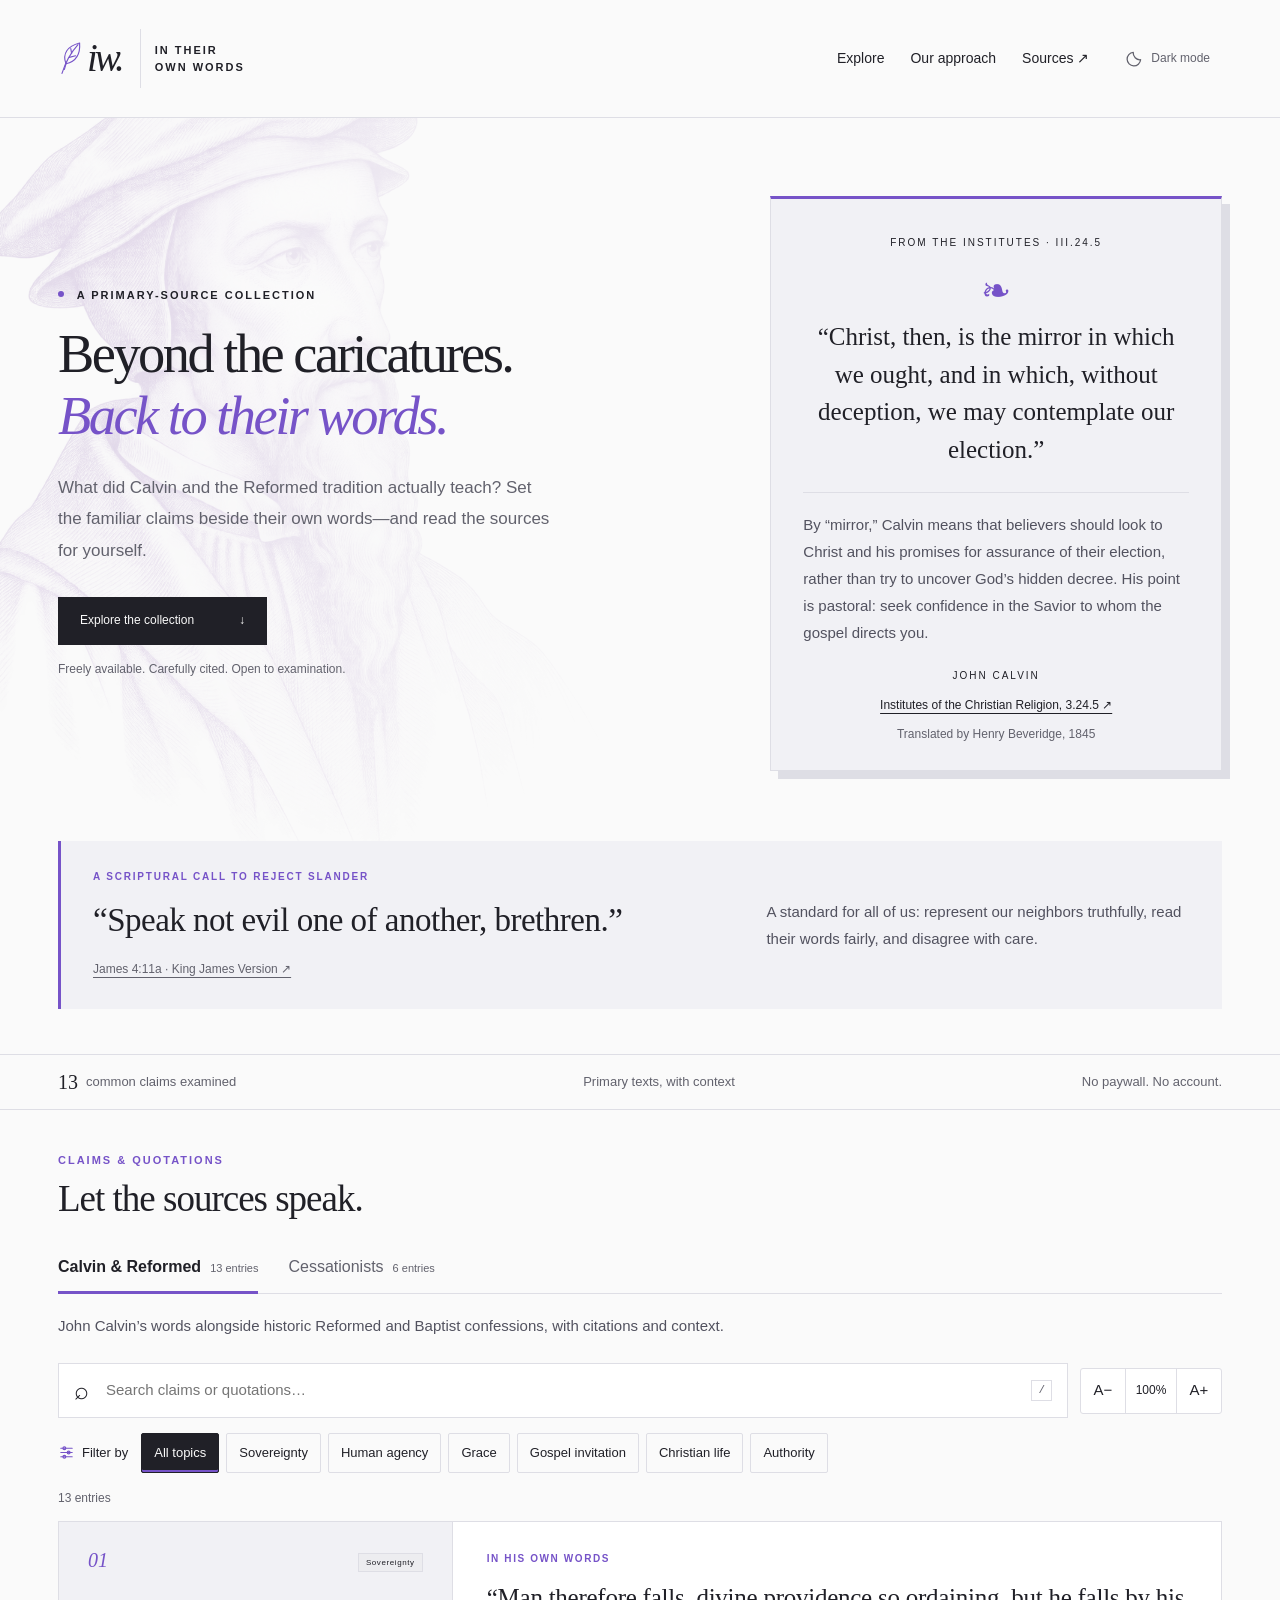
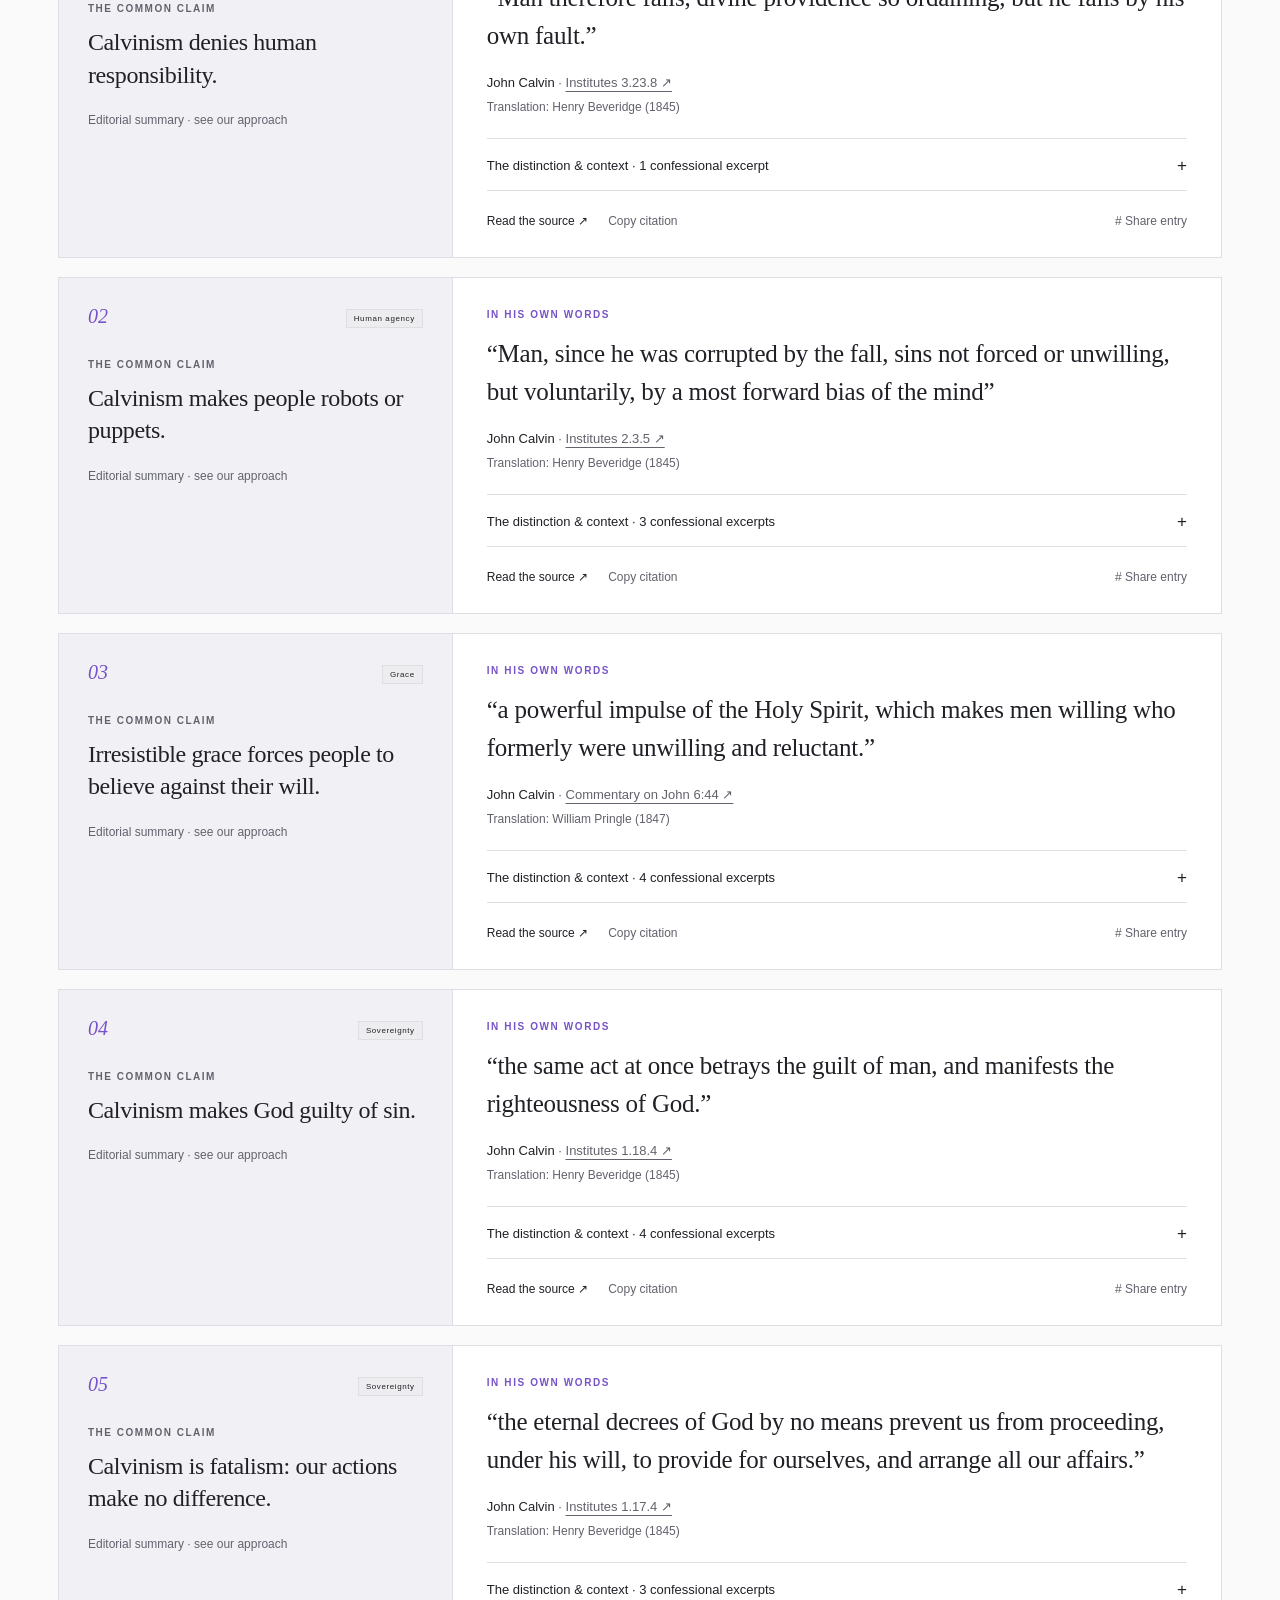
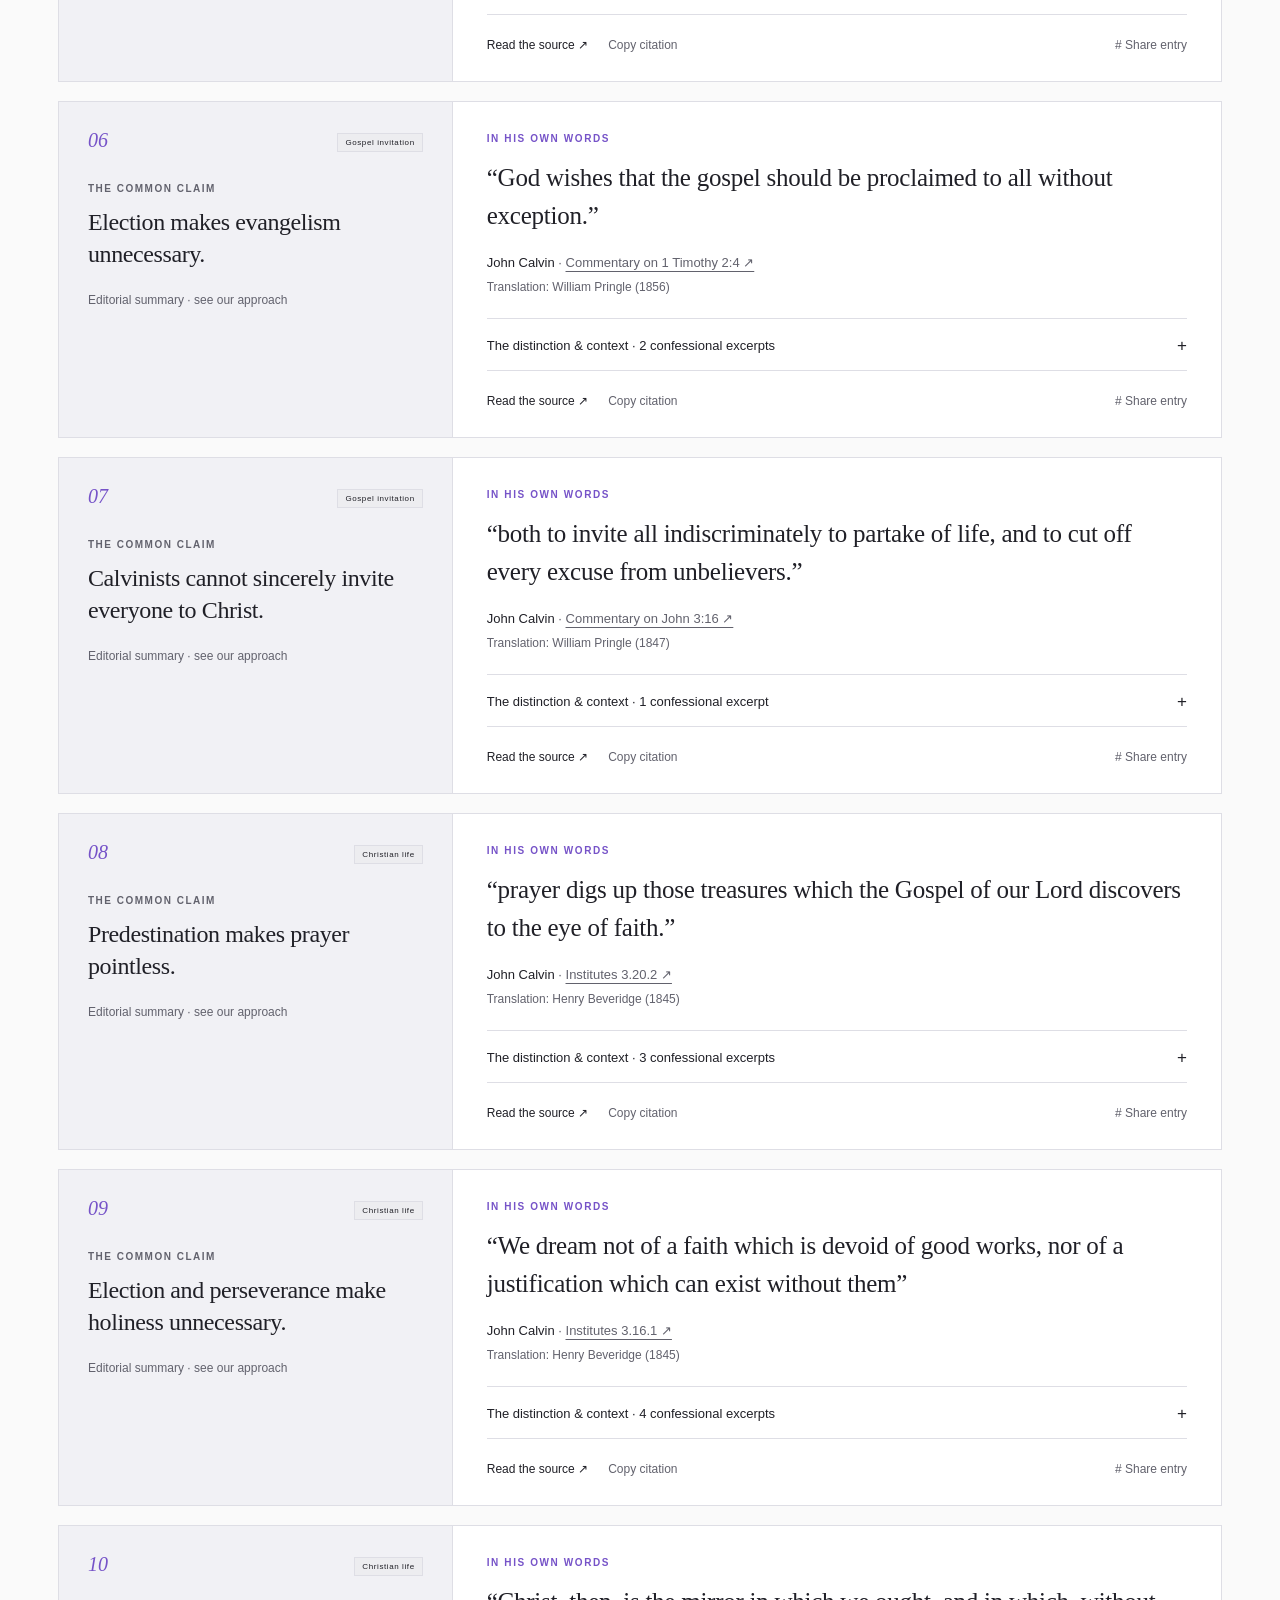
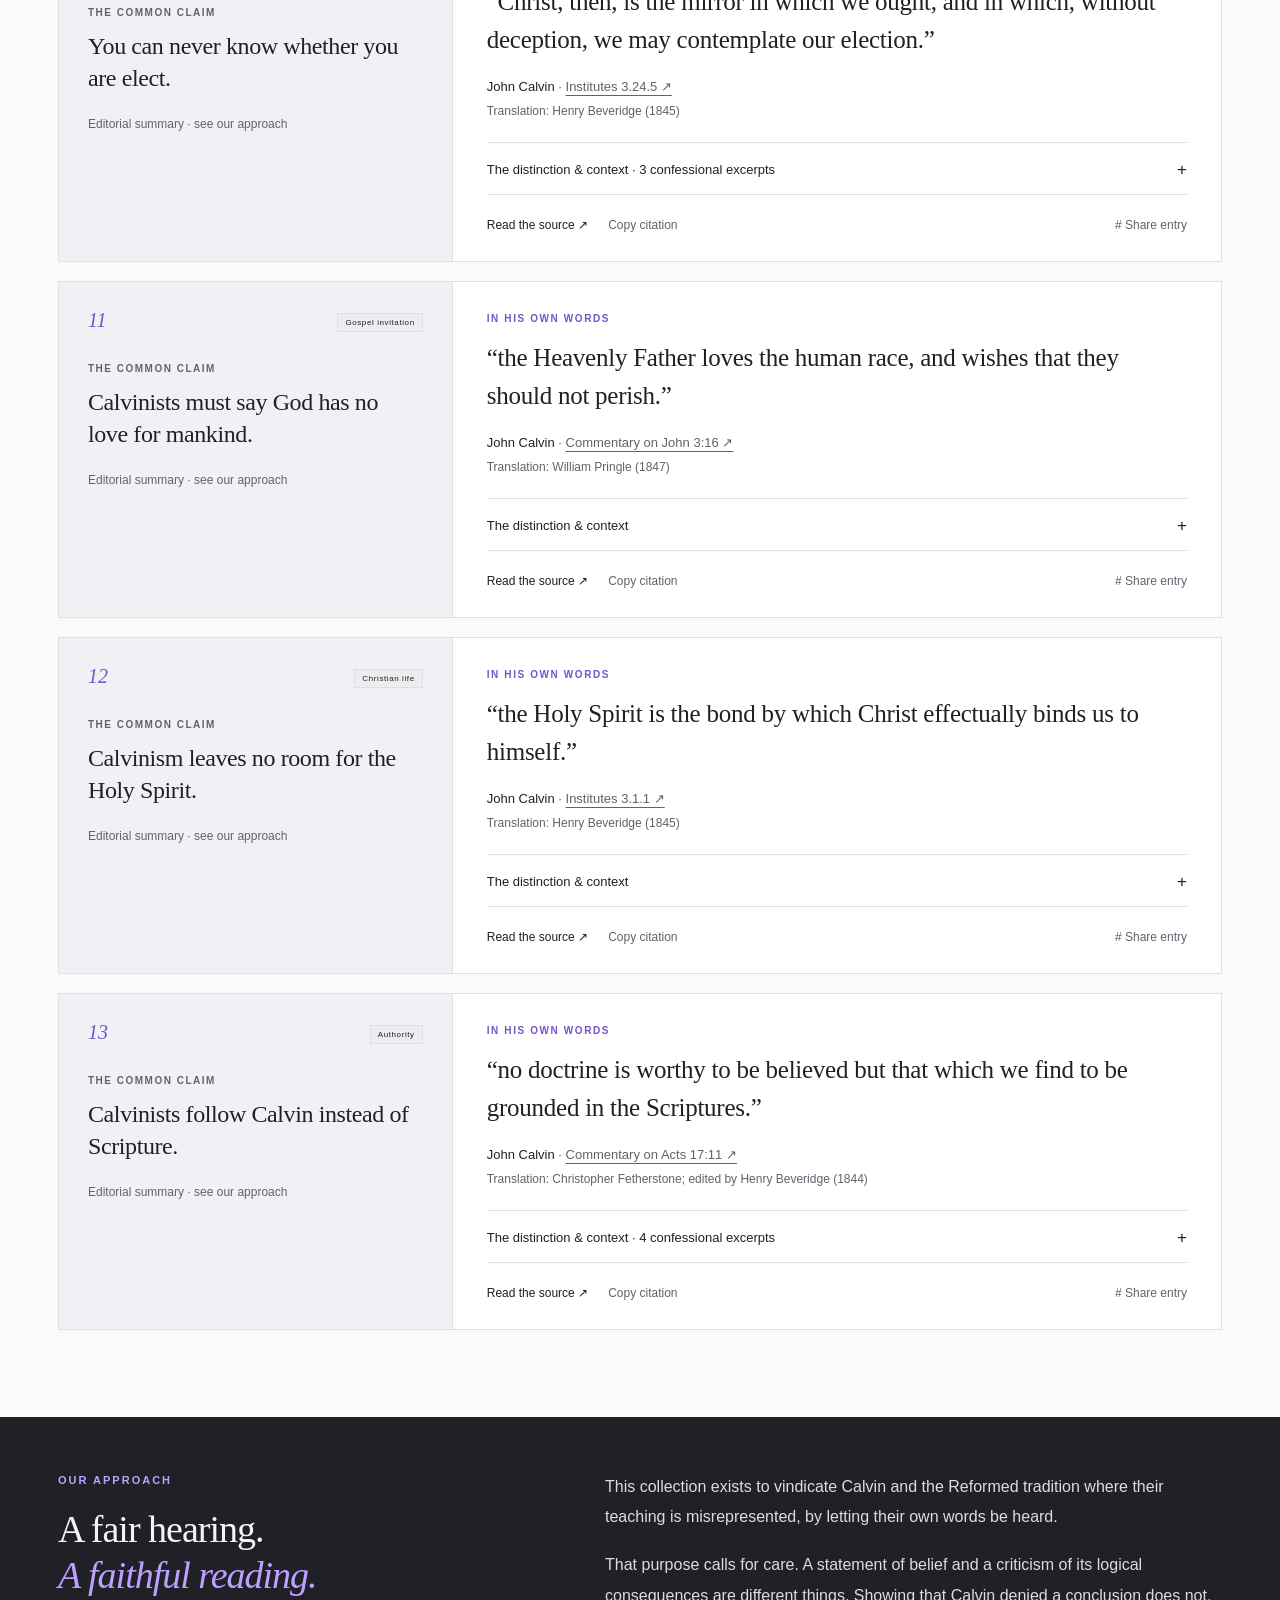
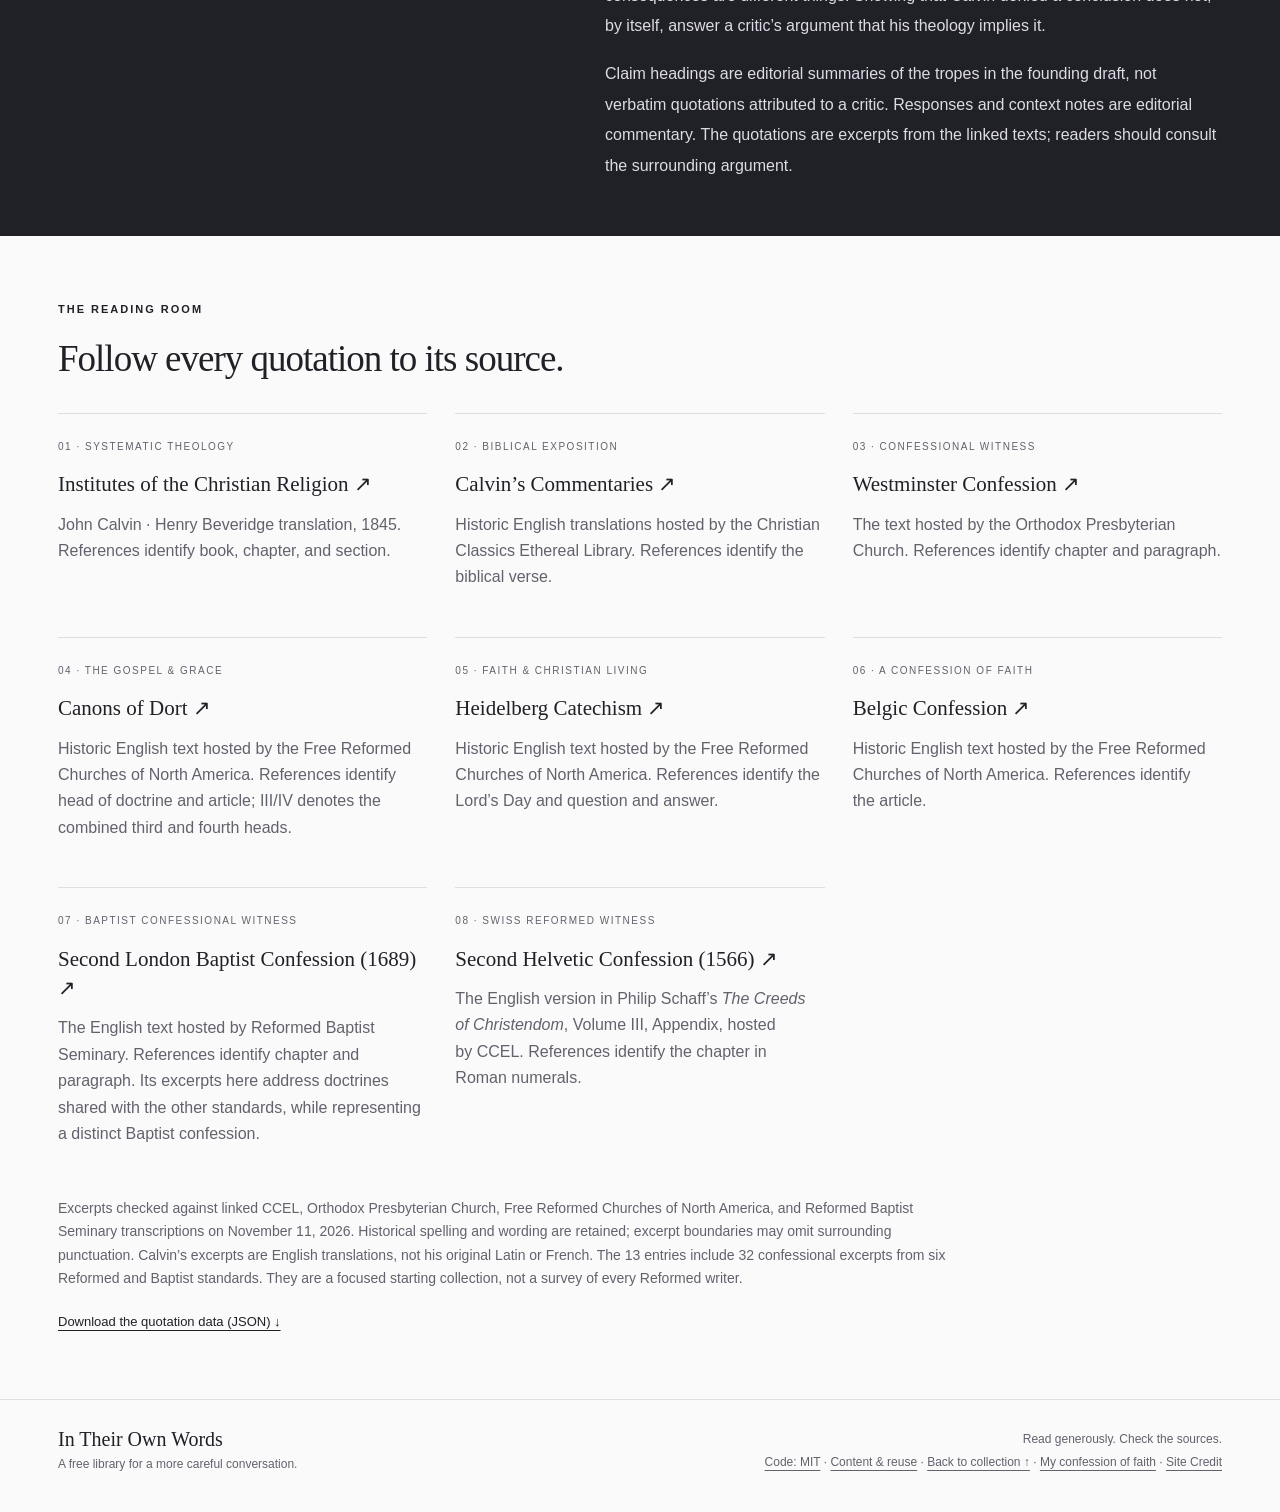
==== commit 21dc2eaf: "Add sourced cessationist collection with supporting voices and confessions" ====
--- a/index.html
+++ b/index.html
@@ -34,8 +34,10 @@
 </section>
 <div class="collection-strip"><span><b>13</b> common claims examined</span><span>Primary texts, with context</span><span>No paywall. No account.</span></div>
 <section class="library" id="library"><div class="section-heading"><div><p class="eyebrow">CLAIMS &amp; QUOTATIONS</p><h2>Let the sources speak.</h2></div></div>
+<nav class="collection-tabs" aria-label="Choose a collection"><a href="./#library" aria-current="page">Calvin &amp; Reformed <span>13 entries</span></a><a href="./cessationists.html#library">Cessationists <span>6 entries</span></a></nav>
+<div class="collection-intro"><p>John Calvin’s words alongside historic Reformed and Baptist confessions, with citations and context.</p></div>
 <div class="tools" hidden><label class="search"><span aria-hidden="true">⌕</span><input id="search" type="search" placeholder="Search claims or quotations…" aria-label="Search the collection"><kbd aria-hidden="true">/</kbd></label><button id="search-clear" class="reset" type="button" hidden><span aria-hidden="true">×</span> Clear search</button><div class="reading-controls" id="reading-controls" role="group" aria-label="Reading text size" hidden><span>Text size</span><button type="button" id="text-smaller" aria-label="Decrease reading text size">A−</button><button type="button" id="text-reset" aria-label="Reset reading text size to 100 percent">100%</button><button type="button" id="text-larger" aria-label="Increase reading text size">A+</button><span id="text-size-status" class="sr-only" role="status" aria-live="polite"></span></div></div>
-<div id="filters" class="filters" role="group" aria-label="Filter by topics" aria-describedby="filter-help" hidden><span class="filter-label"><svg width="17" height="17" viewBox="0 0 24 24" fill="none" stroke="currentColor" stroke-width="1.7" stroke-linecap="round" aria-hidden="true"><path d="M4 6h16M4 12h16M4 18h16"/><circle cx="9" cy="6" r="2"/><circle cx="15" cy="12" r="2"/><circle cx="9" cy="18" r="2"/></svg>Filter by<span id="filter-help" class="sr-only">Choose one or more topics</span><button id="clear-topics" class="clear-topics" type="button" hidden><svg width="15" height="15" viewBox="0 0 24 24" fill="none" stroke="currentColor" stroke-width="1.8" stroke-linecap="round" stroke-linejoin="round" aria-hidden="true"><path d="M3 10a9 9 0 1 1 2 8M3 4v6h6"/></svg><span>Clear topics</span></button></span></div>
+<div id="filters" class="filters" role="group" aria-label="Filter by topics" aria-describedby="filter-help" hidden><span class="filter-label"><svg width="17" height="17" viewBox="0 0 24 24" fill="none" stroke="currentColor" stroke-width="1.7" stroke-linecap="round" aria-hidden="true"><path d="M4 6h16M4 12h16M4 18h16"/><circle cx="9" cy="6" r="2"/><circle cx="15" cy="12" r="2"/><circle cx="9" cy="18" r="2"/></svg>Filter by<span id="filter-help" class="sr-only">Choose one or more topics</span><button id="clear-topics" class="clear-topics" type="button" aria-label="Clear topic filters" hidden><svg width="15" height="15" viewBox="0 0 24 24" fill="none" stroke="currentColor" stroke-width="1.8" stroke-linecap="round" stroke-linejoin="round" aria-hidden="true"><path d="M3 10a9 9 0 1 1 2 8M3 4v6h6"/></svg><span>Clear</span></button></span></div>
 <div class="results-heading"><p id="result-count" role="status" aria-live="polite">13 entries</p></div>
 <div id="entries"><article class="entry" id="responsibility" data-topic="Sovereignty"><div class="claim-side"><span class="entry-number">01</span><span class="topic">Sovereignty</span><p class="eyebrow">THE COMMON CLAIM</p><h3>Calvinism denies human responsibility.</h3><p class="claim-note">Editorial summary · see our approach</p></div><div class="quote-side"><p class="eyebrow">IN HIS OWN WORDS</p><blockquote>“Man therefore falls, divine providence so ordaining, but he falls by his own fault.”</blockquote><p class="citation"><strong>John Calvin</strong> · <a href="https://www.ccel.org/ccel/calvin/institutes.v.xxiv.html">Institutes 3.23.8 ↗</a><span>Translation: Henry Beveridge (1845)</span></p><details><summary>The distinction & context · 1 confessional excerpt <span aria-hidden="true">+</span></summary><div class="context"><h4>Sovereignty &amp; responsibility</h4><p>Calvin places divine ordination and human fault in the same sentence. He does not treat providence as an excuse for sin.</p><p><strong>Read in context.</strong> This passage also affirms that the fall occurs within God’s providence. Whether that is compatible with responsibility remains a substantive question.</p><div class="witness"><p class="eyebrow">CONFESSIONAL WITNESS</p><blockquote>“The cause or guilt of this unbelief as well as of all other sins, is no wise in God, but in man himself”</blockquote><a href="https://www.frcna.org/canons-of-dort">Canons of Dort I.5 ↗</a><p class="witness-edition">Historic English text as published by the Free Reformed Churches of North America</p><p class="witness-context">The article contrasts human guilt for unbelief with faith and salvation as God’s free gift.</p></div></div></details><div class="entry-actions"><a href="https://www.ccel.org/ccel/calvin/institutes.v.xxiv.html">Read the source ↗</a><button type="button" data-copy="responsibility" hidden>Copy citation</button><a href="#responsibility" class="permalink" aria-label="Permanent link: Sovereignty &amp; responsibility"># Share entry</a></div></div></article>
 <article class="entry" id="robots" data-topic="Human agency"><div class="claim-side"><span class="entry-number">02</span><span class="topic">Human agency</span><p class="eyebrow">THE COMMON CLAIM</p><h3>Calvinism makes people robots or puppets.</h3><p class="claim-note">Editorial summary · see our approach</p></div><div class="quote-side"><p class="eyebrow">IN HIS OWN WORDS</p><blockquote>“Man, since he was corrupted by the fall, sins not forced or unwilling, but voluntarily, by a most forward bias of the mind”</blockquote><p class="citation"><strong>John Calvin</strong> · <a href="https://www.ccel.org/ccel/calvin/institutes.iv.iv.html">Institutes 2.3.5 ↗</a><span>Translation: Henry Beveridge (1845)</span></p><details><summary>The distinction & context · 3 confessional excerpts <span aria-hidden="true">+</span></summary><div class="context"><h4>People, not puppets</h4><p>Calvin distinguishes voluntary action from external compulsion. People act from their own desires.</p><p><strong>Read in context.</strong> The surrounding passage also teaches a necessity of sinning in fallen humanity. Voluntariness here does not mean freedom from every kind of necessity.</p><div class="witness"><p class="eyebrow">CONFESSIONAL WITNESS</p><blockquote>“this grace of regeneration does not treat men as senseless stocks and blocks, nor takes away their will and its properties, neither does violence thereto”</blockquote><a href="https://www.frcna.org/canons-of-dort">Canons of Dort III/IV.16 ↗</a><p class="witness-edition">Historic English text as published by the Free Reformed Churches of North America</p><p class="witness-context">“Stocks and blocks” means unthinking objects. The article goes on to describe grace as healing and powerfully renewing the will.</p></div><div class="witness"><p class="eyebrow">CONFESSIONAL WITNESS</p><blockquote>“nor is violence offered to the will of the creature”</blockquote><a href="https://rbs.org/2lbc">Second London Baptist Confession (1689), 3.1 ↗</a><p class="witness-edition">English text as published by Reformed Baptist Seminary; reference gives chapter and paragraph</p><p class="witness-context">The paragraph affirms God’s decree while denying violence to the creature’s will and upholding the liberty or contingency of second causes. It does not affirm independence from God’s decree.</p></div><div class="witness"><p class="eyebrow">CONFESSIONAL WITNESS</p><blockquote>“His understanding, indeed, was not taken from him, neither was he deprived of his will, and altogether changed into a stone or stock.”</blockquote><a href="https://ccel.org/ccel/schaff/creeds3/creeds3.v.ix.html">Second Helvetic Confession (1566), Chapter IX ↗</a><p class="witness-edition">English version in Philip Schaff, The Creeds of Christendom, Volume III, Appendix; CCEL transcription</p><p class="witness-context">The chapter affirms that fallen people retain understanding and will, while teaching that those faculties are corrupted and that regeneration is necessary for spiritual good.</p></div></div></details><div class="entry-actions"><a href="https://www.ccel.org/ccel/calvin/institutes.iv.iv.html">Read the source ↗</a><button type="button" data-copy="robots" hidden>Copy citation</button><a href="#robots" class="permalink" aria-label="Permanent link: People, not puppets"># Share entry</a></div></div></article>
--- a/style.css
+++ b/style.css
@@ -39,3 +39,11 @@
 .theme-toggle{border-color:transparent;background:transparent;color:var(--muted);border-radius:4px;min-height:44px}.theme-toggle:hover{border-color:transparent;background:var(--soft);color:var(--ink)}.theme-toggle .theme-icon{width:18px;height:18px}.theme-toggle #theme-label{font-size:12px}
 /* Compact reading toolbar: one search row, then a single wrapping topic row. */
 .library{padding-top:42px}.library .section-heading{margin-bottom:22px}.library .tools{display:flex;align-items:center;gap:12px;margin-bottom:15px}.library .tools .search{min-width:0}.library .reading-controls{margin:0;gap:0;flex-wrap:nowrap;flex-shrink:0;border:1px solid var(--line);border-radius:3px;overflow:hidden;background:var(--white)}.library .reading-controls>span:first-child{display:none}.library .reading-controls button{border:0;border-radius:0;min-width:44px;padding:7px 9px;background:transparent}.library .reading-controls #text-reset{min-width:52px;border-inline:1px solid var(--line)}.library .filters{align-items:center;gap:7px}.library .filter-label{flex:0 0 auto;margin:0 6px 0 0;min-height:40px;gap:7px}.library .filters .clear-topics{margin-left:3px;padding-inline:5px}.library .results-heading{margin:16px 0 12px}.library .reset{display:inline-flex;gap:5px;align-items:center;white-space:nowrap}.library .filter-label #filter-help{margin:0}.library .filter-label #filter-help.sr-only{position:absolute}@media(max-width:620px){.library{padding-top:30px}.library .section-heading{margin-bottom:18px}.library .tools{flex-wrap:wrap;gap:8px}.library .tools .search{flex:1 1 calc(100% - 155px)}.library .reading-controls{margin-left:auto}.library .tools .reset{order:3}.library .filters{gap:6px}.library .filters button{min-height:44px;padding-inline:10px}.library .filter-label{font-size:12px}.library .filters .clear-topics{padding-inline:4px}.library .tools .search input{width:100%;min-width:0}}
+/* Collections use ordinary links so each library works without JavaScript. */
+.collection-tabs{display:flex;gap:30px;border-bottom:1px solid var(--line);margin:0 0 18px}.collection-tabs a{position:relative;display:inline-flex;align-items:baseline;gap:9px;min-height:48px;padding:10px 0 13px;text-decoration:none;font-size:16px;color:var(--muted)}.collection-tabs a span{font-size:11px;white-space:nowrap;color:var(--muted);font-weight:400}.collection-tabs a:hover{color:var(--ink)}.collection-tabs a[aria-current=page]{color:var(--ink);font-weight:600}.collection-tabs a[aria-current=page]::after{content:"";position:absolute;inset:auto 0 -1px;height:3px;background:var(--accent)}.collection-intro{max-width:790px;margin:0 0 24px}.collection-intro .eyebrow{color:var(--accent);margin-bottom:8px}.collection-intro>p:last-child{font-size:calc(15px * var(--reading-scale));line-height:1.8;color:var(--context);margin:0}.cessationist-collection .hero::before{background-image:url('./assets/scholars-cap.svg');background-size:600px auto;background-position:left -90px center;opacity:.09;mask-image:linear-gradient(to right,#000,transparent 65%);-webkit-mask-image:linear-gradient(to right,#000,transparent 65%)}html[data-theme=dark] .cessationist-collection .hero::before{opacity:.14}.collection-guide h2{font-size:clamp(28px,3vw,38px);line-height:1.2;margin:0 0 25px}.collection-guide .featured-context{margin-bottom:18px}.collection-guide .edition{line-height:1.8;margin-bottom:18px}
+@media(max-width:620px){.collection-tabs{gap:22px}.collection-tabs a{align-items:flex-start;flex-direction:column;gap:1px;padding:8px 0 11px;font-size:14px}.collection-tabs a span{font-size:11px}.collection-intro>p:last-child{font-size:calc(14px * var(--reading-scale))}.cessationist-collection .hero::before{background-size:420px auto;background-position:left -100px top 20px}.collection-guide h2{font-size:32px}}
+@media print{.collection-tabs{display:none}.collection-guide{break-inside:avoid}}
+/* Critics receive the same source attribution and contextual care as responses. */
+.critic-quote{margin:0}.critic-quote h3{line-height:1.45}.critic-citation{line-height:1.8}.critic-citation strong{display:block}.critic-citation a{overflow-wrap:anywhere}.criticism-kind{font-size:11px;letter-spacing:.5px;color:var(--accent);border-top:1px solid var(--line);padding-top:16px;margin-top:20px;margin-bottom:8px}.critic-context{font-family:'Avenir Next',Avenir,'Segoe UI',sans-serif;font-size:calc(13px * var(--reading-scale));line-height:1.8;color:var(--context);margin:0}
+.supporting-voices{margin-top:26px}.supporting-voices>h4{margin-bottom:12px}.supporting-voice .citation a{font-size:inherit}.supporting-voice .citation{line-height:1.8}.supporting-voice .citation strong{display:block}
+.quote-side>.supporting-voices{margin:24px 0}.quote-side>.supporting-voices>h4{font-family:'Avenir Next',Avenir,'Segoe UI',sans-serif;font-size:11px;letter-spacing:1.5px;text-transform:uppercase;color:var(--accent);font-weight:600;margin:0 0 14px}.quote-side>.supporting-voices .witness-context{color:var(--context)}
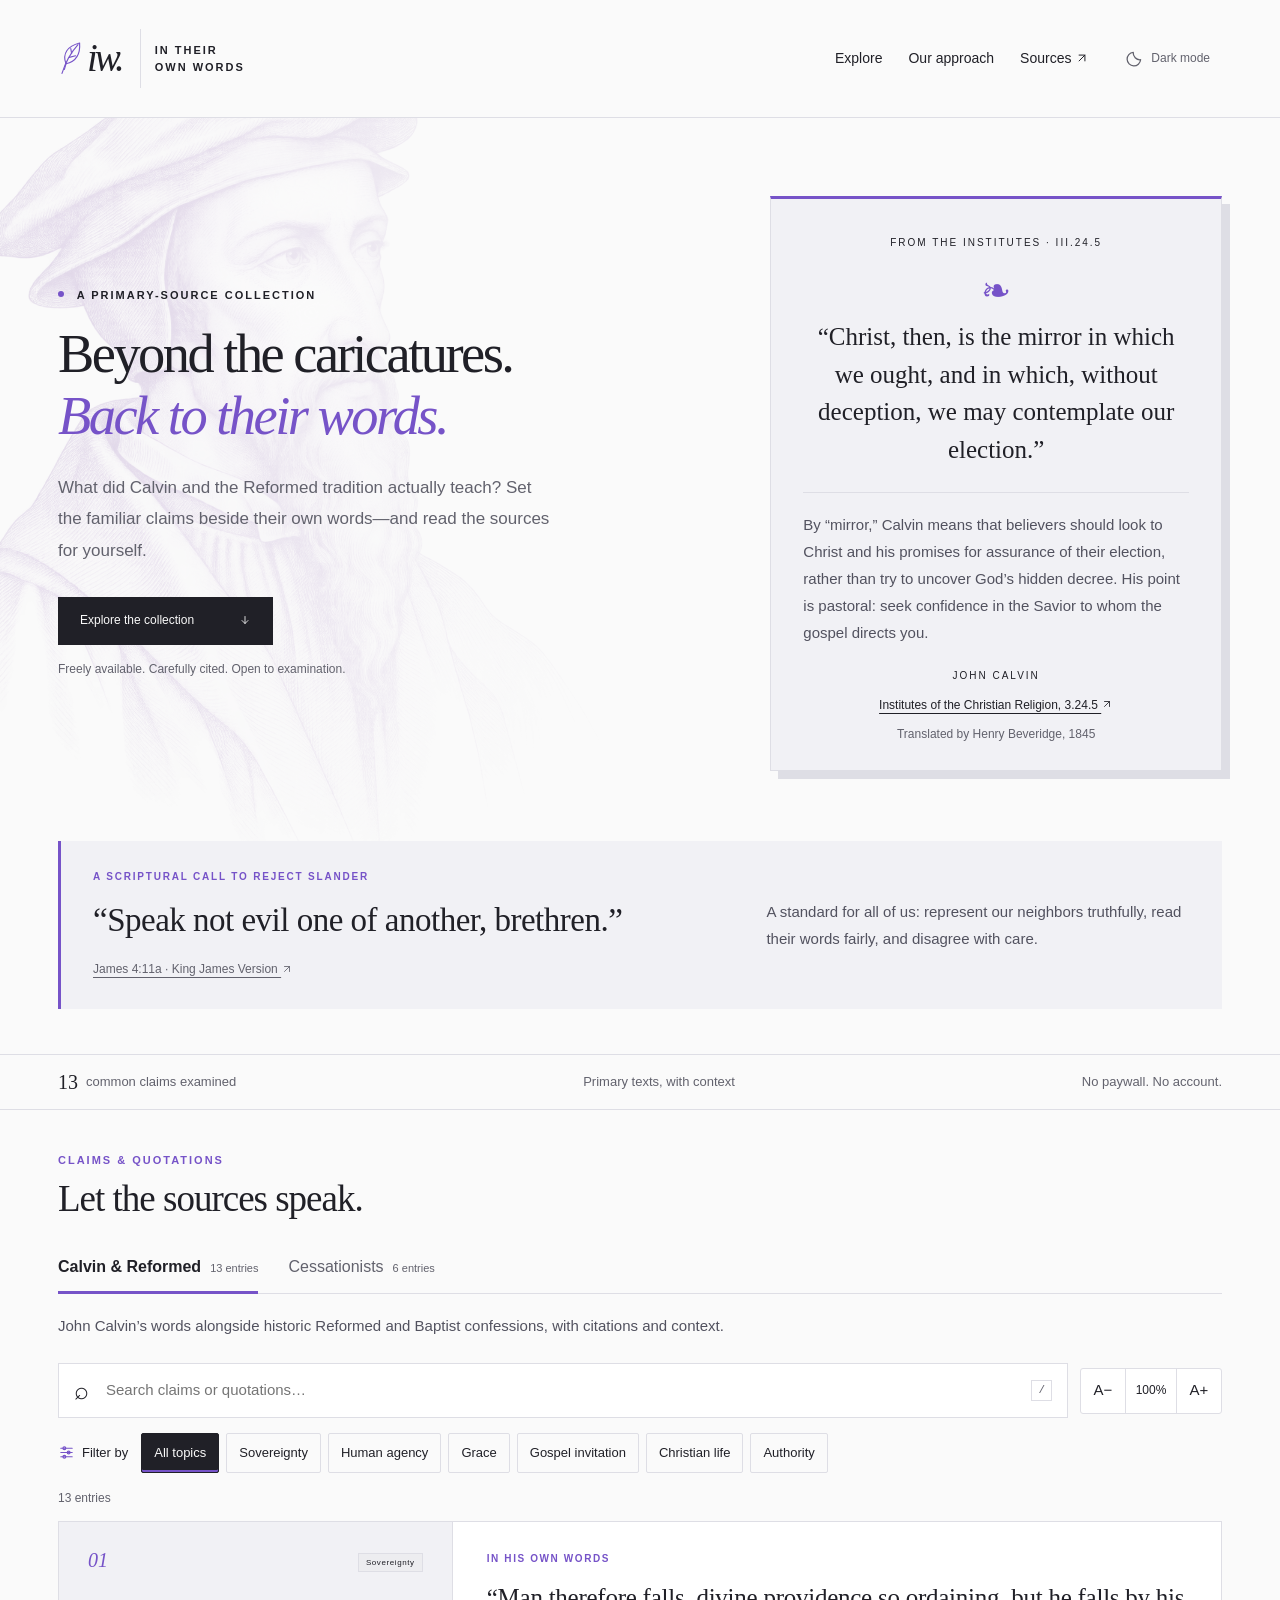
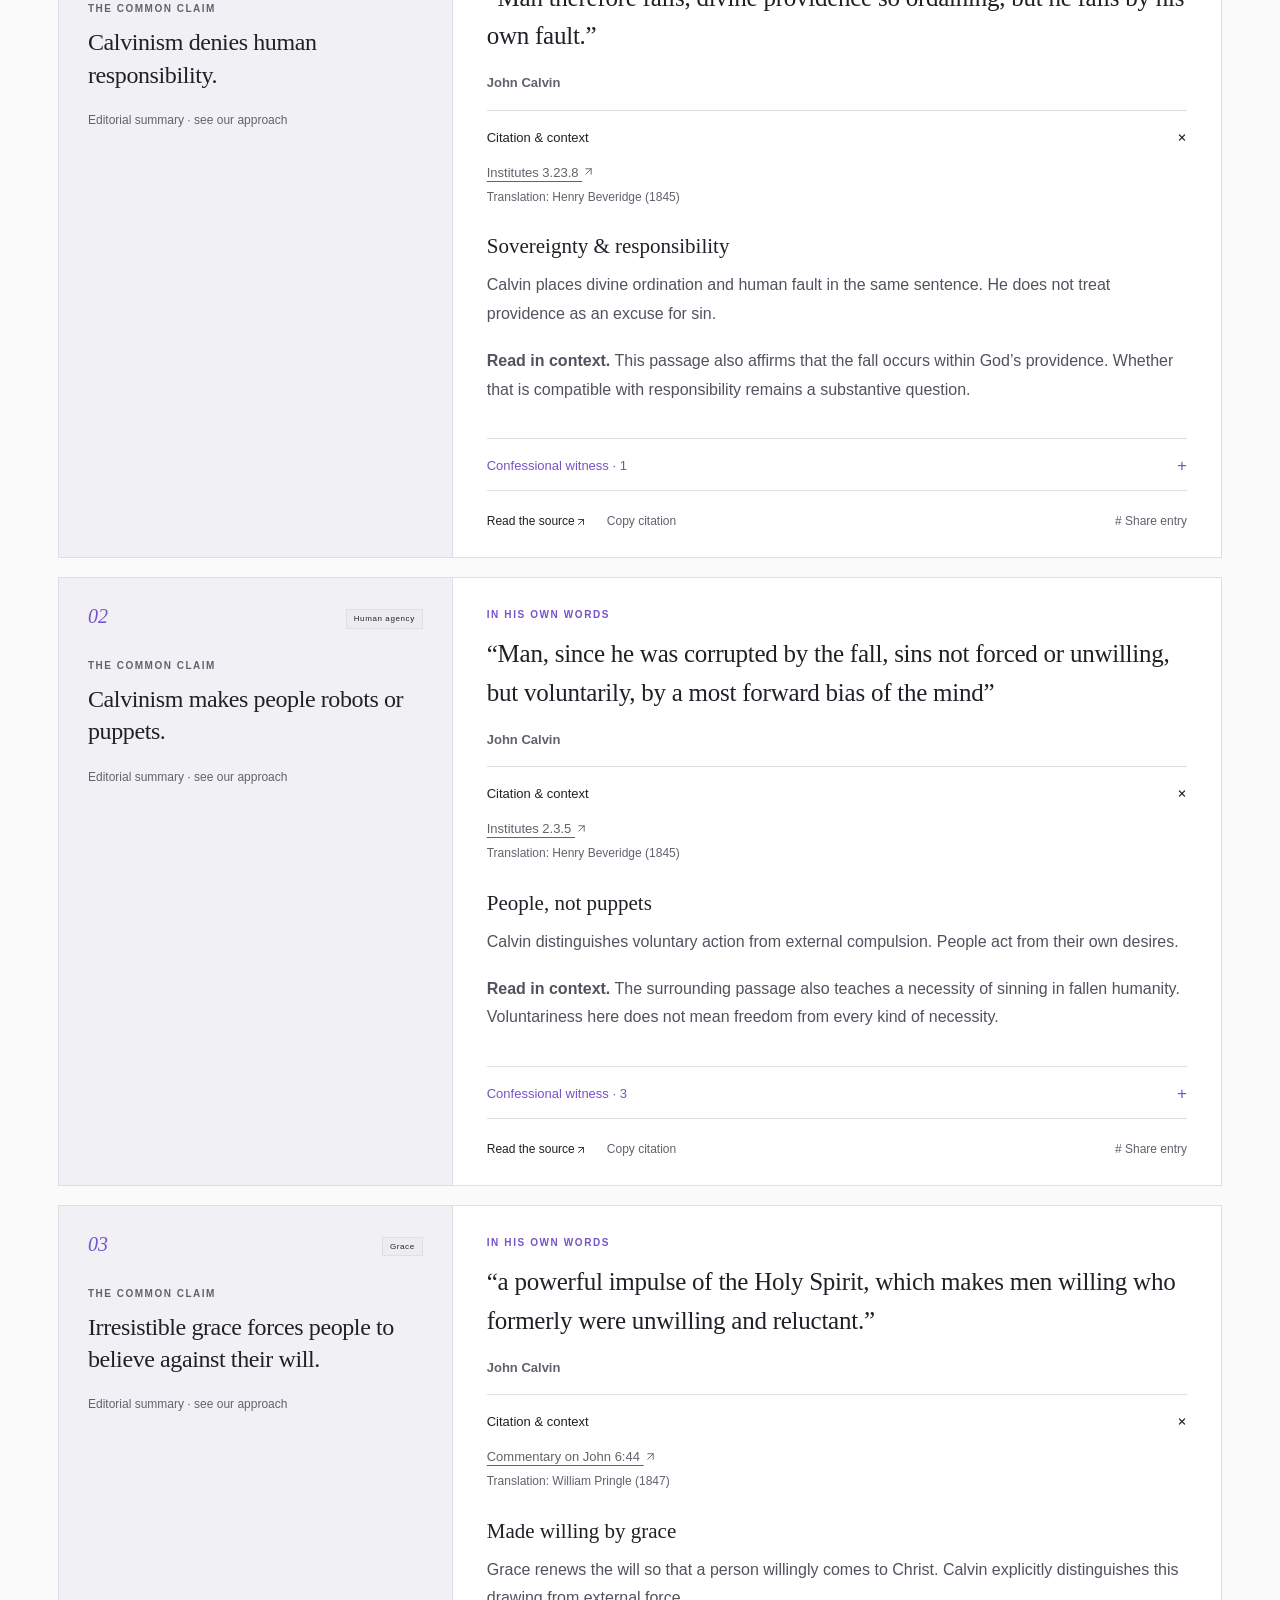
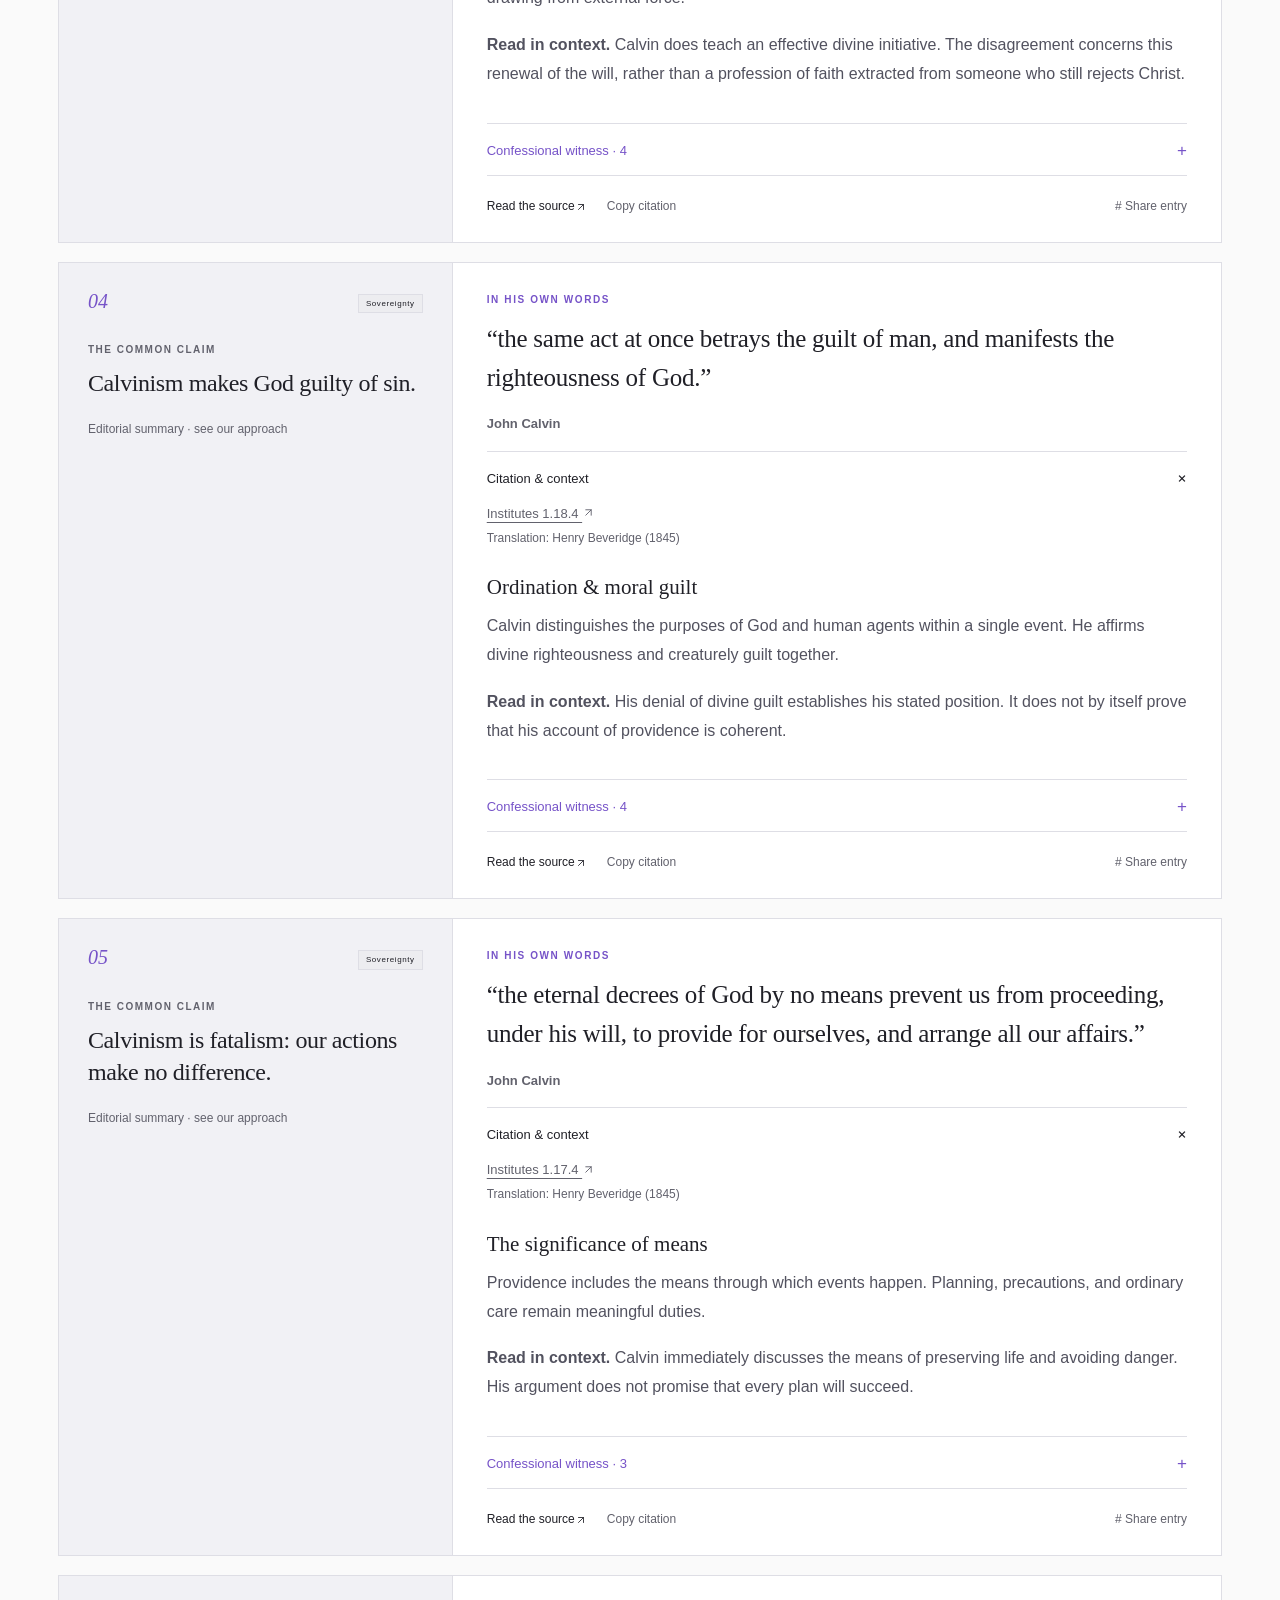
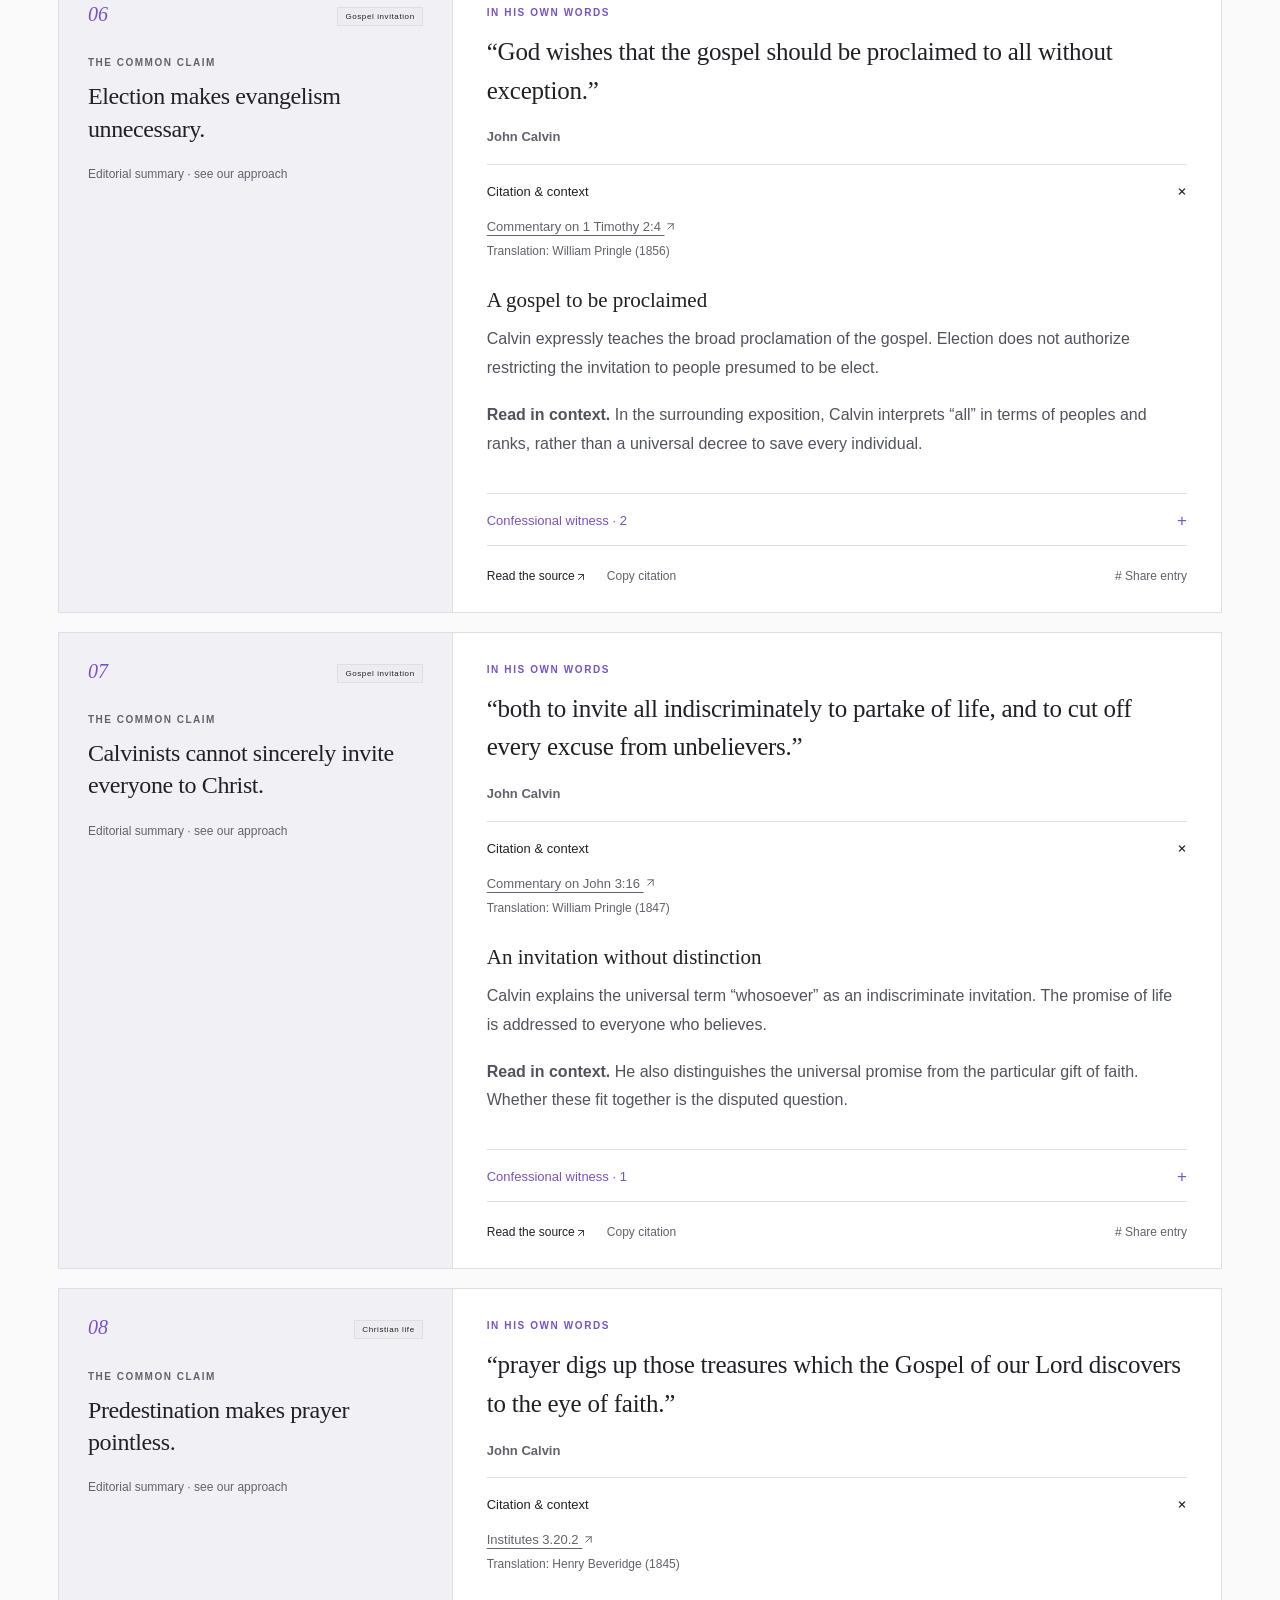
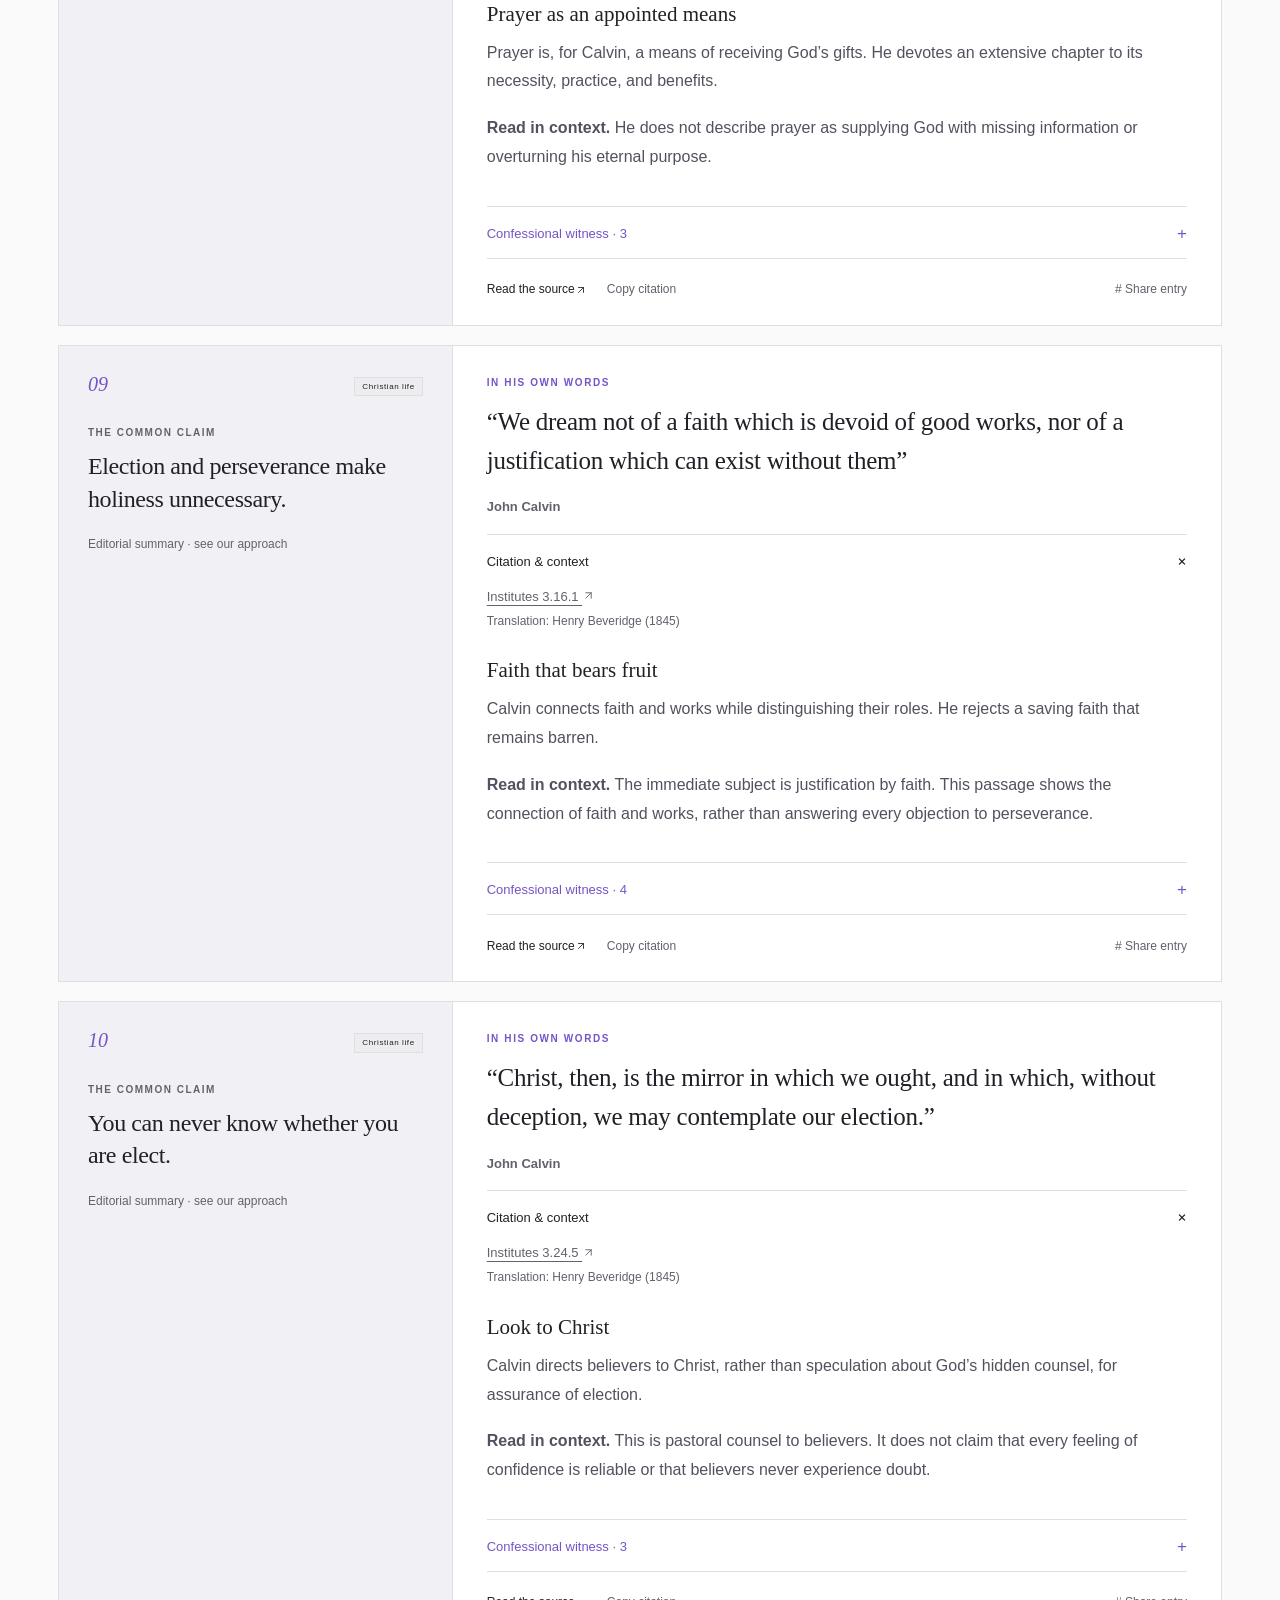
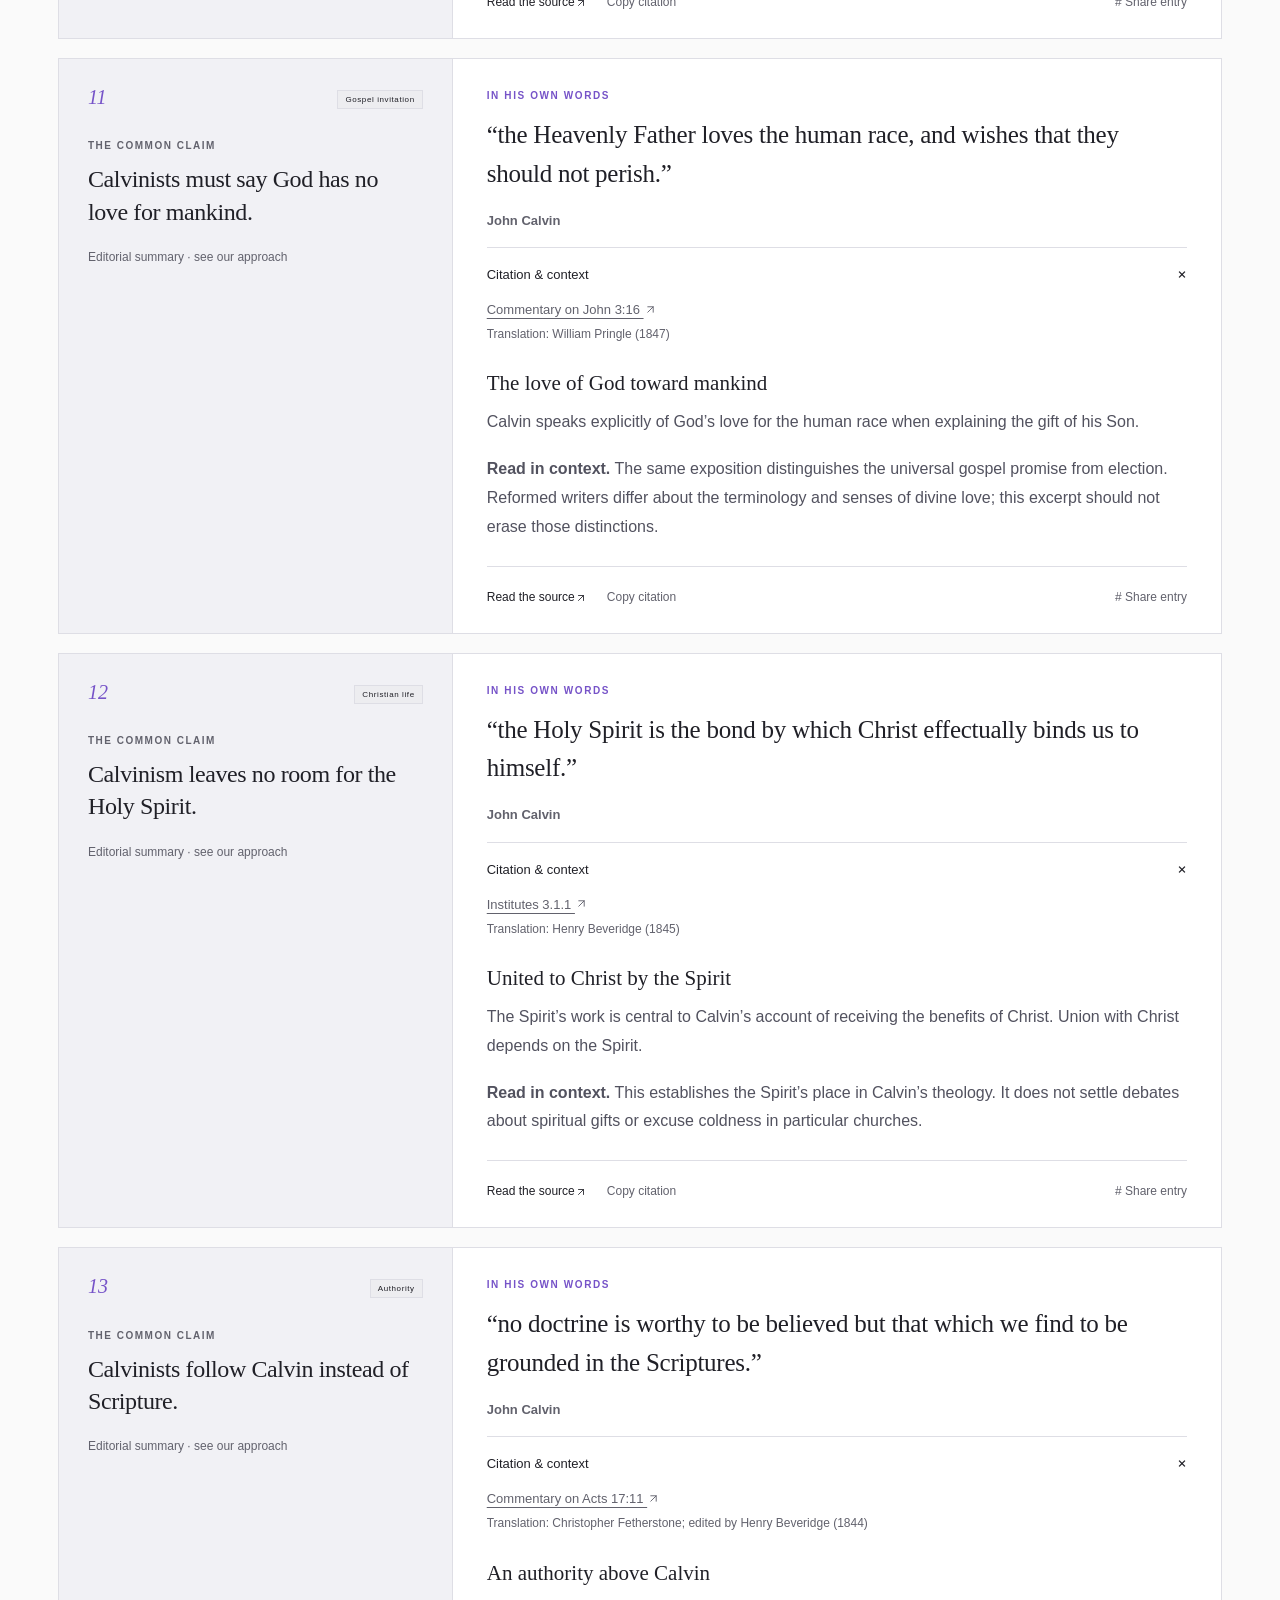
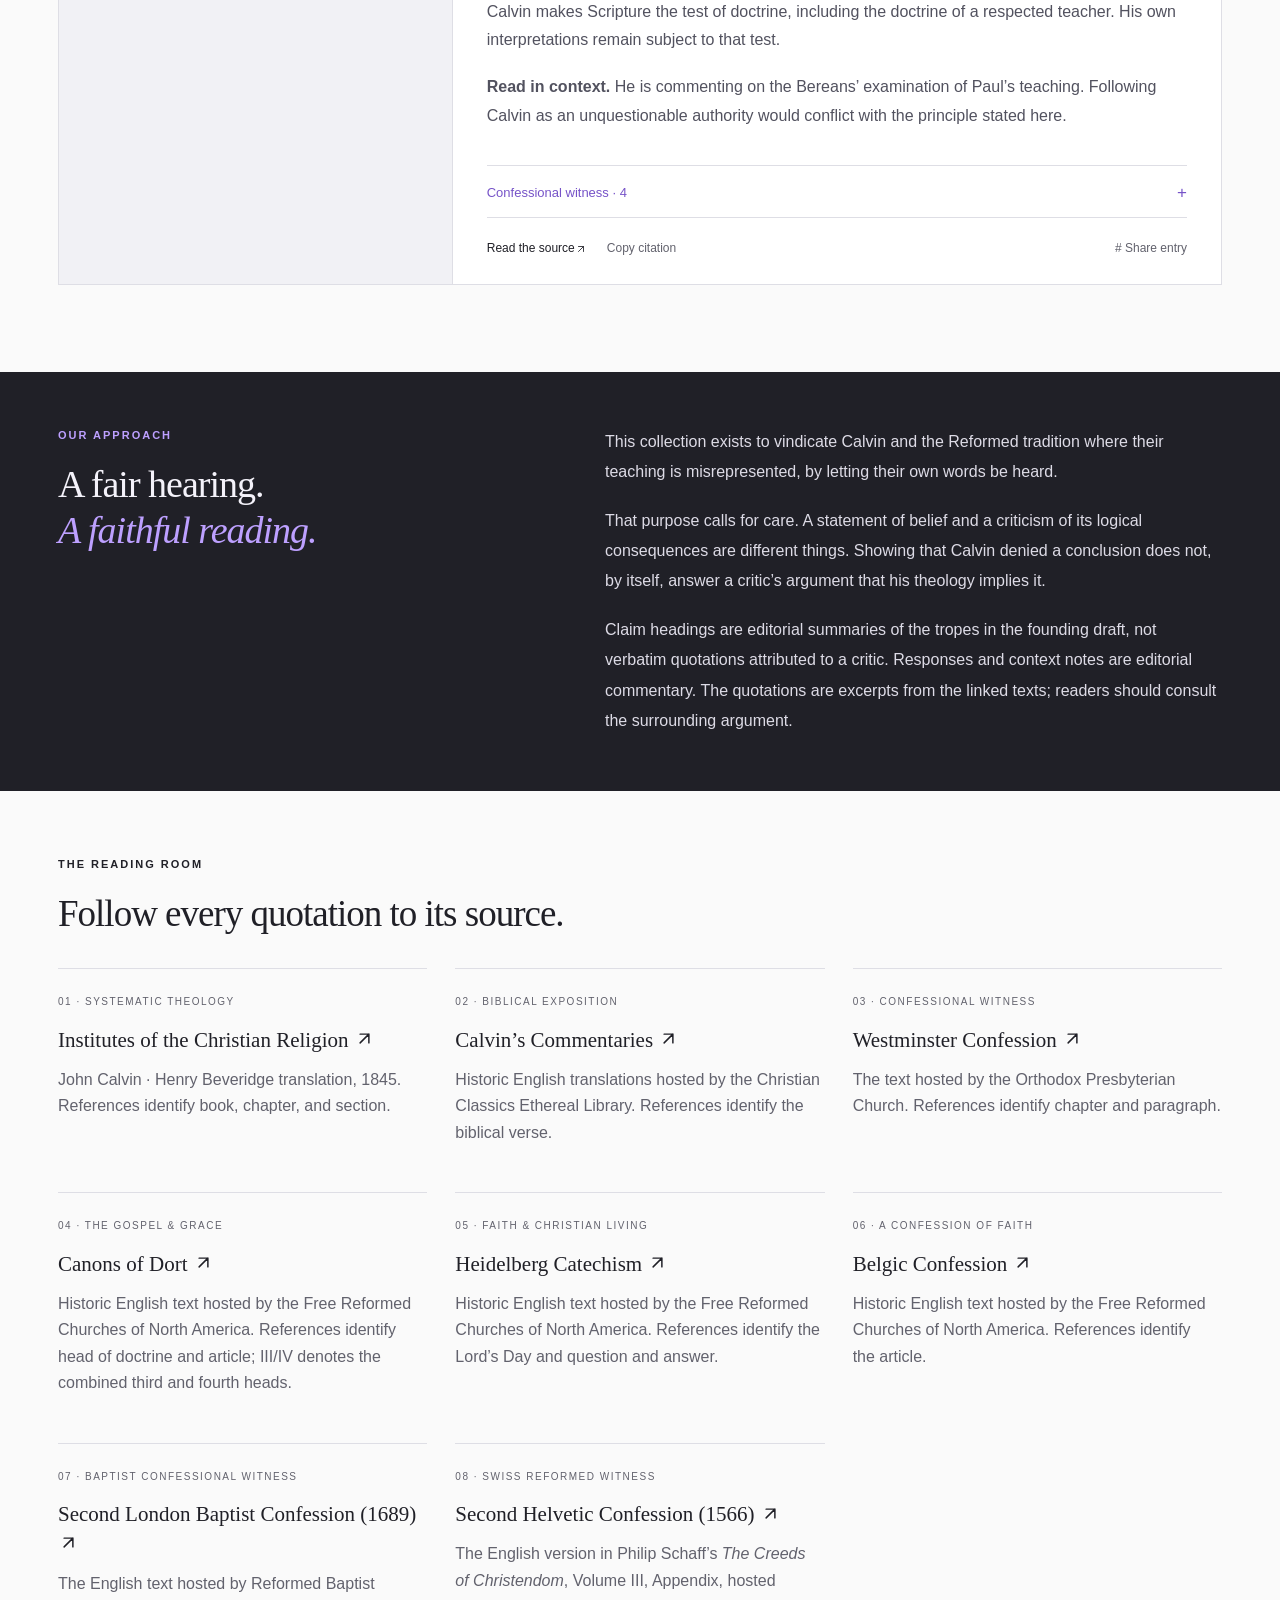
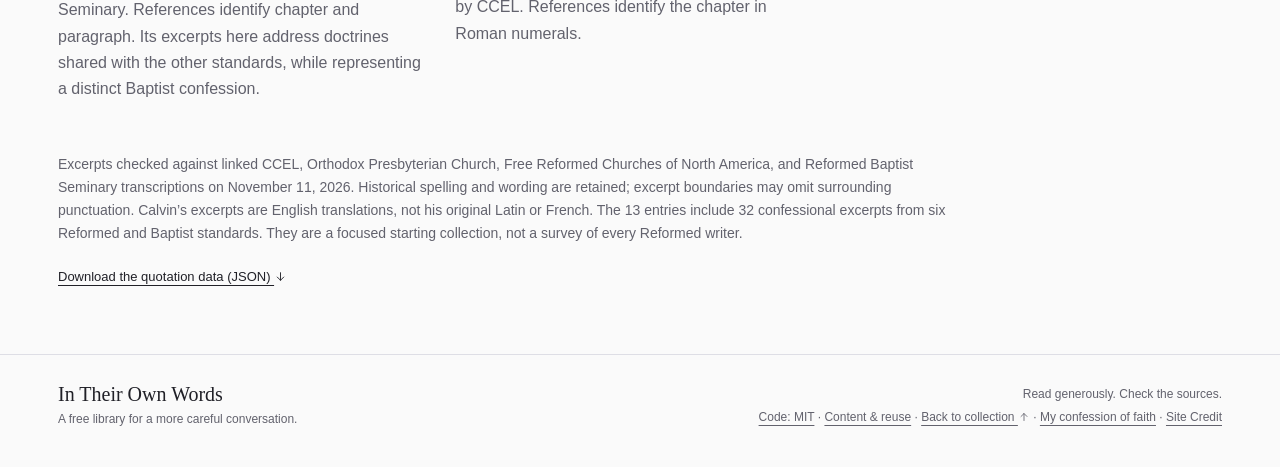
==== commit 0b3cc446: "Simplify mobile reading and replace arrow glyphs with SVG icons" ====
--- a/index.html
+++ b/index.html
@@ -25,35 +25,35 @@
 </head>
 <body>
 <a class="skip" href="#library">Skip to the quotations</a>
-<header class="site-header"><a class="brand" href="./" aria-label="In Their Own Words home"><span class="brand-symbol" aria-hidden="true"><svg class="brand-quill" width="24" height="38" viewBox="0 0 30 46" fill="none" stroke="currentColor" stroke-width="1.4" stroke-linecap="round" stroke-linejoin="round"><path d="M5 41C9 28 16 15 25 5"/><path d="M10 29C5 16 12 7 27 3c1 13-4 23-17 26Z"/><path d="m14 21 8-2M17 16l-1-6M10 29l-2 7"/></svg><span class="brand-mark">iw.</span></span><span>IN THEIR<br>OWN WORDS</span></a><nav id="site-navigation" aria-label="Main navigation"><a href="#library">Explore</a><a href="#approach">Our approach</a><a href="#sources">Sources <span aria-hidden="true">↗</span></a></nav><div class="header-controls"><button type="button" class="theme-toggle" id="theme-toggle" hidden><svg class="theme-icon moon-icon" width="20" height="20" viewBox="0 0 24 24" fill="none" stroke="currentColor" stroke-width="1.7" stroke-linecap="round" stroke-linejoin="round" aria-hidden="true"><path d="M20.8 13A9 9 0 0 1 11 3.2 9 9 0 1 0 20.8 13Z"/></svg><svg class="theme-icon sun-icon" width="20" height="20" viewBox="0 0 24 24" fill="none" stroke="currentColor" stroke-width="1.7" stroke-linecap="round" aria-hidden="true"><circle cx="12" cy="12" r="4"/><path d="M12 2v2m0 16v2M2 12h2m16 0h2M5 5l1.5 1.5m11 11L19 19M5 19l1.5-1.5m11-11L19 5"/></svg><span id="theme-label">Dark mode</span></button><button class="menu-toggle" id="menu-toggle" type="button" aria-label="Open navigation" aria-expanded="false" aria-controls="site-navigation" hidden><svg width="22" height="22" viewBox="0 0 24 24" fill="none" stroke="currentColor" stroke-width="1.7" stroke-linecap="round" aria-hidden="true"><path class="menu-lines" d="M4 6h16M4 12h16M4 18h16"/><path class="menu-close" d="m6 6 12 12M18 6 6 18"/></svg></button></div></header>
+<header class="site-header"><a class="brand" href="./" aria-label="In Their Own Words home"><span class="brand-symbol" aria-hidden="true"><svg class="brand-quill" width="24" height="38" viewBox="0 0 30 46" fill="none" stroke="currentColor" stroke-width="1.4" stroke-linecap="round" stroke-linejoin="round"><path d="M5 41C9 28 16 15 25 5"/><path d="M10 29C5 16 12 7 27 3c1 13-4 23-17 26Z"/><path d="m14 21 8-2M17 16l-1-6M10 29l-2 7"/></svg><span class="brand-mark">iw.</span></span><span>IN THEIR<br>OWN WORDS</span></a><nav id="site-navigation" aria-label="Main navigation"><a href="#library">Explore</a><a href="#approach">Our approach</a><a href="#sources">Sources <span aria-hidden="true"><svg class="ui-arrow" width="16" height="16" viewBox="0 0 24 24" fill="none" stroke="currentColor" stroke-width="1.7" stroke-linecap="round" stroke-linejoin="round" aria-hidden="true" focusable="false"><path d="M7 17 17 7M7 7h10v10"/></svg></span></a></nav><div class="header-controls"><button type="button" class="theme-toggle" id="theme-toggle" hidden><svg class="theme-icon moon-icon" width="20" height="20" viewBox="0 0 24 24" fill="none" stroke="currentColor" stroke-width="1.7" stroke-linecap="round" stroke-linejoin="round" aria-hidden="true"><path d="M20.8 13A9 9 0 0 1 11 3.2 9 9 0 1 0 20.8 13Z"/></svg><svg class="theme-icon sun-icon" width="20" height="20" viewBox="0 0 24 24" fill="none" stroke="currentColor" stroke-width="1.7" stroke-linecap="round" aria-hidden="true"><circle cx="12" cy="12" r="4"/><path d="M12 2v2m0 16v2M2 12h2m16 0h2M5 5l1.5 1.5m11 11L19 19M5 19l1.5-1.5m11-11L19 5"/></svg><span id="theme-label">Dark mode</span></button><button class="menu-toggle" id="menu-toggle" type="button" aria-label="Open navigation" aria-expanded="false" aria-controls="site-navigation" hidden><svg width="22" height="22" viewBox="0 0 24 24" fill="none" stroke="currentColor" stroke-width="1.7" stroke-linecap="round" aria-hidden="true"><path class="menu-lines" d="M4 6h16M4 12h16M4 18h16"/><path class="menu-close" d="m6 6 12 12M18 6 6 18"/></svg></button></div></header>
 <main>
-<section class="hero"><div class="hero-copy"><p class="eyebrow"><span></span> A PRIMARY-SOURCE COLLECTION</p><h1>Beyond the caricatures.<br><em>Back to their words.</em></h1><p class="intro">What did Calvin and the Reformed tradition actually teach? Set the familiar claims beside their own words—and read the sources for yourself.</p><a class="button" href="#library">Explore the collection <span aria-hidden="true">↓</span></a><p class="hero-note">Freely available. Carefully cited. Open to examination.</p></div><aside class="hero-aside" aria-label="Featured quotation"><span class="folio">FROM THE INSTITUTES · III.24.5</span><div class="ornament" aria-hidden="true">❧</div><blockquote>“Christ, then, is the mirror in which we ought, and in which, without deception, we may contemplate our election.”</blockquote><p class="featured-context">By “mirror,” Calvin means that believers should look to Christ and his promises for assurance of their election, rather than try to uncover God’s hidden decree. His point is pastoral: seek confidence in the Savior to whom the gospel directs you.</p><p class="byline">JOHN CALVIN</p><a href="https://www.ccel.org/ccel/calvin/institutes.v.xxv.html">Institutes of the Christian Religion, 3.24.5 ↗</a><p class="edition">Translated by Henry Beveridge, 1845</p></aside></section>
-<section class="scripture-callout" aria-labelledby="scripture-heading">
-<div><h2 class="eyebrow" id="scripture-heading">A SCRIPTURAL CALL TO REJECT SLANDER</h2><blockquote>“Speak not evil one of another, brethren.”</blockquote><a href="https://www.biblegateway.com/passage/?search=James+4%3A11&amp;version=KJV">James 4:11a · King James Version ↗</a></div>
+<section class="hero"><div class="hero-copy"><p class="eyebrow"><span></span> A PRIMARY-SOURCE COLLECTION</p><h1>Beyond the caricatures.<br><em>Back to their words.</em></h1><p class="intro desktop-intro">What did Calvin and the Reformed tradition actually teach? Set the familiar claims beside their own words—and read the sources for yourself.</p><p class="intro mobile-intro">Read Calvin and the Reformed tradition beside the claims made about them.</p><a class="button" href="#library">Explore the collection <span aria-hidden="true"><svg class="ui-arrow" width="16" height="16" viewBox="0 0 24 24" fill="none" stroke="currentColor" stroke-width="1.7" stroke-linecap="round" stroke-linejoin="round" aria-hidden="true" focusable="false"><path d="M12 5v14m-6-6 6 6 6-6"/></svg></span></a><p class="hero-note">Freely available. Carefully cited. Open to examination.</p></div><details class="hero-details" data-mobile-collapse open><summary>About this collection</summary><aside class="hero-aside" aria-label="Featured quotation"><span class="folio">FROM THE INSTITUTES · III.24.5</span><div class="ornament" aria-hidden="true">❧</div><blockquote>“Christ, then, is the mirror in which we ought, and in which, without deception, we may contemplate our election.”</blockquote><p class="featured-context">By “mirror,” Calvin means that believers should look to Christ and his promises for assurance of their election, rather than try to uncover God’s hidden decree. His point is pastoral: seek confidence in the Savior to whom the gospel directs you.</p><p class="byline">JOHN CALVIN</p><a href="https://www.ccel.org/ccel/calvin/institutes.v.xxv.html">Institutes of the Christian Religion, 3.24.5 <svg class="ui-arrow" width="16" height="16" viewBox="0 0 24 24" fill="none" stroke="currentColor" stroke-width="1.7" stroke-linecap="round" stroke-linejoin="round" aria-hidden="true" focusable="false"><path d="M7 17 17 7M7 7h10v10"/></svg></a><p class="edition">Translated by Henry Beveridge, 1845</p></aside></details></section>
+<details class="reading-note" data-mobile-collapse open><summary>Read fairly. Check the sources.</summary><section class="scripture-callout" aria-labelledby="scripture-heading">
+<div><h2 class="eyebrow" id="scripture-heading">A SCRIPTURAL CALL TO REJECT SLANDER</h2><blockquote>“Speak not evil one of another, brethren.”</blockquote><a href="https://www.biblegateway.com/passage/?search=James+4%3A11&amp;version=KJV">James 4:11a · King James Version <svg class="ui-arrow" width="16" height="16" viewBox="0 0 24 24" fill="none" stroke="currentColor" stroke-width="1.7" stroke-linecap="round" stroke-linejoin="round" aria-hidden="true" focusable="false"><path d="M7 17 17 7M7 7h10v10"/></svg></a></div>
 <p>A standard for all of us: represent our neighbors truthfully, read their words fairly, and disagree with care.</p>
-</section>
+</section></details>
 <div class="collection-strip"><span><b>13</b> common claims examined</span><span>Primary texts, with context</span><span>No paywall. No account.</span></div>
 <section class="library" id="library"><div class="section-heading"><div><p class="eyebrow">CLAIMS &amp; QUOTATIONS</p><h2>Let the sources speak.</h2></div></div>
 <nav class="collection-tabs" aria-label="Choose a collection"><a href="./#library" aria-current="page">Calvin &amp; Reformed <span>13 entries</span></a><a href="./cessationists.html#library">Cessationists <span>6 entries</span></a></nav>
 <div class="collection-intro"><p>John Calvin’s words alongside historic Reformed and Baptist confessions, with citations and context.</p></div>
 <div class="tools" hidden><label class="search"><span aria-hidden="true">⌕</span><input id="search" type="search" placeholder="Search claims or quotations…" aria-label="Search the collection"><kbd aria-hidden="true">/</kbd></label><button id="search-clear" class="reset" type="button" hidden><span aria-hidden="true">×</span> Clear search</button><div class="reading-controls" id="reading-controls" role="group" aria-label="Reading text size" hidden><span>Text size</span><button type="button" id="text-smaller" aria-label="Decrease reading text size">A−</button><button type="button" id="text-reset" aria-label="Reset reading text size to 100 percent">100%</button><button type="button" id="text-larger" aria-label="Increase reading text size">A+</button><span id="text-size-status" class="sr-only" role="status" aria-live="polite"></span></div></div>
-<div id="filters" class="filters" role="group" aria-label="Filter by topics" aria-describedby="filter-help" hidden><span class="filter-label"><svg width="17" height="17" viewBox="0 0 24 24" fill="none" stroke="currentColor" stroke-width="1.7" stroke-linecap="round" aria-hidden="true"><path d="M4 6h16M4 12h16M4 18h16"/><circle cx="9" cy="6" r="2"/><circle cx="15" cy="12" r="2"/><circle cx="9" cy="18" r="2"/></svg>Filter by<span id="filter-help" class="sr-only">Choose one or more topics</span><button id="clear-topics" class="clear-topics" type="button" aria-label="Clear topic filters" hidden><svg width="15" height="15" viewBox="0 0 24 24" fill="none" stroke="currentColor" stroke-width="1.8" stroke-linecap="round" stroke-linejoin="round" aria-hidden="true"><path d="M3 10a9 9 0 1 1 2 8M3 4v6h6"/></svg><span>Clear</span></button></span></div>
+<details class="topic-disclosure" id="topic-disclosure" data-mobile-collapse open hidden><summary>Filter topics<span id="filter-count"></span></summary><div id="filters" class="filters" role="group" aria-label="Filter by topics" aria-describedby="filter-help" hidden><span class="filter-label"><svg width="17" height="17" viewBox="0 0 24 24" fill="none" stroke="currentColor" stroke-width="1.7" stroke-linecap="round" aria-hidden="true"><path d="M4 6h16M4 12h16M4 18h16"/><circle cx="9" cy="6" r="2"/><circle cx="15" cy="12" r="2"/><circle cx="9" cy="18" r="2"/></svg>Filter by<span id="filter-help" class="sr-only">Choose one or more topics</span><button id="clear-topics" class="clear-topics" type="button" aria-label="Clear topic filters" hidden><svg width="15" height="15" viewBox="0 0 24 24" fill="none" stroke="currentColor" stroke-width="1.8" stroke-linecap="round" stroke-linejoin="round" aria-hidden="true"><path d="M3 10a9 9 0 1 1 2 8M3 4v6h6"/></svg><span>Clear</span></button></span></div></details>
 <div class="results-heading"><p id="result-count" role="status" aria-live="polite">13 entries</p></div>
-<div id="entries"><article class="entry" id="responsibility" data-topic="Sovereignty"><div class="claim-side"><span class="entry-number">01</span><span class="topic">Sovereignty</span><p class="eyebrow">THE COMMON CLAIM</p><h3>Calvinism denies human responsibility.</h3><p class="claim-note">Editorial summary · see our approach</p></div><div class="quote-side"><p class="eyebrow">IN HIS OWN WORDS</p><blockquote>“Man therefore falls, divine providence so ordaining, but he falls by his own fault.”</blockquote><p class="citation"><strong>John Calvin</strong> · <a href="https://www.ccel.org/ccel/calvin/institutes.v.xxiv.html">Institutes 3.23.8 ↗</a><span>Translation: Henry Beveridge (1845)</span></p><details><summary>The distinction & context · 1 confessional excerpt <span aria-hidden="true">+</span></summary><div class="context"><h4>Sovereignty &amp; responsibility</h4><p>Calvin places divine ordination and human fault in the same sentence. He does not treat providence as an excuse for sin.</p><p><strong>Read in context.</strong> This passage also affirms that the fall occurs within God’s providence. Whether that is compatible with responsibility remains a substantive question.</p><div class="witness"><p class="eyebrow">CONFESSIONAL WITNESS</p><blockquote>“The cause or guilt of this unbelief as well as of all other sins, is no wise in God, but in man himself”</blockquote><a href="https://www.frcna.org/canons-of-dort">Canons of Dort I.5 ↗</a><p class="witness-edition">Historic English text as published by the Free Reformed Churches of North America</p><p class="witness-context">The article contrasts human guilt for unbelief with faith and salvation as God’s free gift.</p></div></div></details><div class="entry-actions"><a href="https://www.ccel.org/ccel/calvin/institutes.v.xxiv.html">Read the source ↗</a><button type="button" data-copy="responsibility" hidden>Copy citation</button><a href="#responsibility" class="permalink" aria-label="Permanent link: Sovereignty &amp; responsibility"># Share entry</a></div></div></article>
-<article class="entry" id="robots" data-topic="Human agency"><div class="claim-side"><span class="entry-number">02</span><span class="topic">Human agency</span><p class="eyebrow">THE COMMON CLAIM</p><h3>Calvinism makes people robots or puppets.</h3><p class="claim-note">Editorial summary · see our approach</p></div><div class="quote-side"><p class="eyebrow">IN HIS OWN WORDS</p><blockquote>“Man, since he was corrupted by the fall, sins not forced or unwilling, but voluntarily, by a most forward bias of the mind”</blockquote><p class="citation"><strong>John Calvin</strong> · <a href="https://www.ccel.org/ccel/calvin/institutes.iv.iv.html">Institutes 2.3.5 ↗</a><span>Translation: Henry Beveridge (1845)</span></p><details><summary>The distinction & context · 3 confessional excerpts <span aria-hidden="true">+</span></summary><div class="context"><h4>People, not puppets</h4><p>Calvin distinguishes voluntary action from external compulsion. People act from their own desires.</p><p><strong>Read in context.</strong> The surrounding passage also teaches a necessity of sinning in fallen humanity. Voluntariness here does not mean freedom from every kind of necessity.</p><div class="witness"><p class="eyebrow">CONFESSIONAL WITNESS</p><blockquote>“this grace of regeneration does not treat men as senseless stocks and blocks, nor takes away their will and its properties, neither does violence thereto”</blockquote><a href="https://www.frcna.org/canons-of-dort">Canons of Dort III/IV.16 ↗</a><p class="witness-edition">Historic English text as published by the Free Reformed Churches of North America</p><p class="witness-context">“Stocks and blocks” means unthinking objects. The article goes on to describe grace as healing and powerfully renewing the will.</p></div><div class="witness"><p class="eyebrow">CONFESSIONAL WITNESS</p><blockquote>“nor is violence offered to the will of the creature”</blockquote><a href="https://rbs.org/2lbc">Second London Baptist Confession (1689), 3.1 ↗</a><p class="witness-edition">English text as published by Reformed Baptist Seminary; reference gives chapter and paragraph</p><p class="witness-context">The paragraph affirms God’s decree while denying violence to the creature’s will and upholding the liberty or contingency of second causes. It does not affirm independence from God’s decree.</p></div><div class="witness"><p class="eyebrow">CONFESSIONAL WITNESS</p><blockquote>“His understanding, indeed, was not taken from him, neither was he deprived of his will, and altogether changed into a stone or stock.”</blockquote><a href="https://ccel.org/ccel/schaff/creeds3/creeds3.v.ix.html">Second Helvetic Confession (1566), Chapter IX ↗</a><p class="witness-edition">English version in Philip Schaff, The Creeds of Christendom, Volume III, Appendix; CCEL transcription</p><p class="witness-context">The chapter affirms that fallen people retain understanding and will, while teaching that those faculties are corrupted and that regeneration is necessary for spiritual good.</p></div></div></details><div class="entry-actions"><a href="https://www.ccel.org/ccel/calvin/institutes.iv.iv.html">Read the source ↗</a><button type="button" data-copy="robots" hidden>Copy citation</button><a href="#robots" class="permalink" aria-label="Permanent link: People, not puppets"># Share entry</a></div></div></article>
-<article class="entry" id="grace" data-topic="Grace"><div class="claim-side"><span class="entry-number">03</span><span class="topic">Grace</span><p class="eyebrow">THE COMMON CLAIM</p><h3>Irresistible grace forces people to believe against their will.</h3><p class="claim-note">Editorial summary · see our approach</p></div><div class="quote-side"><p class="eyebrow">IN HIS OWN WORDS</p><blockquote>“a powerful impulse of the Holy Spirit, which makes men willing who formerly were unwilling and reluctant.”</blockquote><p class="citation"><strong>John Calvin</strong> · <a href="https://www.ccel.org/c/calvin/comment2/john1-9.htm">Commentary on John 6:44 ↗</a><span>Translation: William Pringle (1847)</span></p><details><summary>The distinction & context · 4 confessional excerpts <span aria-hidden="true">+</span></summary><div class="context"><h4>Made willing by grace</h4><p>Grace renews the will so that a person willingly comes to Christ. Calvin explicitly distinguishes this drawing from external force.</p><p><strong>Read in context.</strong> Calvin does teach an effective divine initiative. The disagreement concerns this renewal of the will, rather than a profession of faith extracted from someone who still rejects Christ.</p><div class="witness"><p class="eyebrow">CONFESSIONAL WITNESS</p><blockquote>“yet so, as they come most freely, being made willing by his grace.”</blockquote><a href="https://www.opc.org/wcf.html">Westminster Confession of Faith 10.1 ↗</a></div><div class="witness"><p class="eyebrow">CONFESSIONAL WITNESS</p><blockquote>“by his Holy Spirit, He also assures me of eternal life, and makes me sincerely willing and ready, henceforth, to live unto him.”</blockquote><a href="https://www.frcna.org/heidelberg-catechism">Heidelberg Catechism, Lord’s Day 1, Q&amp;A 1 ↗</a><p class="witness-edition">Historic English text as published by the Free Reformed Churches of North America</p><p class="witness-context">The catechism describes the believer’s comfort and willing obedience as fruits of belonging to Christ.</p></div><div class="witness"><p class="eyebrow">CONFESSIONAL WITNESS</p><blockquote>“yet so as they come most freely, being made willing by His grace.”</blockquote><a href="https://rbs.org/2lbc">Second London Baptist Confession (1689), 10.1 ↗</a><p class="witness-edition">English text as published by Reformed Baptist Seminary; reference gives chapter and paragraph</p><p class="witness-context">Effectual calling is described as renewing the will and drawing sinners to Christ so that their coming is willing.</p></div><div class="witness"><p class="eyebrow">CONFESSIONAL WITNESS</p><blockquote>“And the will itself is not only changed by the Spirit, but it is also endued with faculties, that, of its own accord, it may both will and do good”</blockquote><a href="https://ccel.org/ccel/schaff/creeds3/creeds3.v.ix.html">Second Helvetic Confession (1566), Chapter IX ↗</a><p class="witness-edition">English version in Philip Schaff, The Creeds of Christendom, Volume III, Appendix; CCEL transcription</p><p class="witness-context">The subject is the regenerate person. The chapter describes the Spirit as enabling willing action, and then says that the regenerate act actively, not only passively.</p></div></div></details><div class="entry-actions"><a href="https://www.ccel.org/c/calvin/comment2/john1-9.htm">Read the source ↗</a><button type="button" data-copy="grace" hidden>Copy citation</button><a href="#grace" class="permalink" aria-label="Permanent link: Made willing by grace"># Share entry</a></div></div></article>
-<article class="entry" id="sin" data-topic="Sovereignty"><div class="claim-side"><span class="entry-number">04</span><span class="topic">Sovereignty</span><p class="eyebrow">THE COMMON CLAIM</p><h3>Calvinism makes God guilty of sin.</h3><p class="claim-note">Editorial summary · see our approach</p></div><div class="quote-side"><p class="eyebrow">IN HIS OWN WORDS</p><blockquote>“the same act at once betrays the guilt of man, and manifests the righteousness of God.”</blockquote><p class="citation"><strong>John Calvin</strong> · <a href="https://www.ccel.org/ccel/calvin/institutes.iii.xix.html">Institutes 1.18.4 ↗</a><span>Translation: Henry Beveridge (1845)</span></p><details><summary>The distinction & context · 4 confessional excerpts <span aria-hidden="true">+</span></summary><div class="context"><h4>Ordination &amp; moral guilt</h4><p>Calvin distinguishes the purposes of God and human agents within a single event. He affirms divine righteousness and creaturely guilt together.</p><p><strong>Read in context.</strong> His denial of divine guilt establishes his stated position. It does not by itself prove that his account of providence is coherent.</p><div class="witness"><p class="eyebrow">CONFESSIONAL WITNESS</p><blockquote>“neither is God the author of sin”</blockquote><a href="https://www.opc.org/wcf.html">Westminster Confession of Faith 3.1 ↗</a></div><div class="witness"><p class="eyebrow">CONFESSIONAL WITNESS</p><blockquote>“nevertheless, God neither is the author of, nor can be charged with, the sins which are committed.”</blockquote><a href="https://www.frcna.org/belgic-confession">Belgic Confession, Article 13 ↗</a><p class="witness-edition">Historic English text as published by the Free Reformed Churches of North America</p><p class="witness-context">The same article affirms God’s government of all events. This denial states the confession’s position; its coherence remains a matter for theological argument.</p></div><div class="witness"><p class="eyebrow">CONFESSIONAL WITNESS</p><blockquote>“yet so as thereby is God neither the author of sin nor hath fellowship with any therein”</blockquote><a href="https://rbs.org/2lbc">Second London Baptist Confession (1689), 3.1 ↗</a><p class="witness-edition">English text as published by Reformed Baptist Seminary; reference gives chapter and paragraph</p><p class="witness-context">This qualification accompanies the affirmation that God decrees all that comes to pass. It states the confession’s denial of divine participation in sin without by itself resolving objections to that distinction.</p></div><div class="witness"><p class="eyebrow">CONFESSIONAL WITNESS</p><blockquote>“Yea, there are even in ourselves sin and corruption enough, so that there is no need that God should infuse into us either a new or greater measure of wickedness.”</blockquote><a href="https://ccel.org/ccel/schaff/creeds3/creeds3.v.ix.html">Second Helvetic Confession (1566), Chapter VIII ↗</a><p class="witness-edition">English version in Philip Schaff, The Creeds of Christendom, Volume III, Appendix; CCEL transcription</p><p class="witness-context">The preceding paragraph condemns making God the author of sin. The following paragraphs distinguish God’s righteous judgment and government from human wickedness.</p></div></div></details><div class="entry-actions"><a href="https://www.ccel.org/ccel/calvin/institutes.iii.xix.html">Read the source ↗</a><button type="button" data-copy="sin" hidden>Copy citation</button><a href="#sin" class="permalink" aria-label="Permanent link: Ordination &amp; moral guilt"># Share entry</a></div></div></article>
-<article class="entry" id="fatalism" data-topic="Sovereignty"><div class="claim-side"><span class="entry-number">05</span><span class="topic">Sovereignty</span><p class="eyebrow">THE COMMON CLAIM</p><h3>Calvinism is fatalism: our actions make no difference.</h3><p class="claim-note">Editorial summary · see our approach</p></div><div class="quote-side"><p class="eyebrow">IN HIS OWN WORDS</p><blockquote>“the eternal decrees of God by no means prevent us from proceeding, under his will, to provide for ourselves, and arrange all our affairs.”</blockquote><p class="citation"><strong>John Calvin</strong> · <a href="https://www.ccel.org/ccel/calvin/institutes.iii.xviii.html">Institutes 1.17.4 ↗</a><span>Translation: Henry Beveridge (1845)</span></p><details><summary>The distinction & context · 3 confessional excerpts <span aria-hidden="true">+</span></summary><div class="context"><h4>The significance of means</h4><p>Providence includes the means through which events happen. Planning, precautions, and ordinary care remain meaningful duties.</p><p><strong>Read in context.</strong> Calvin immediately discusses the means of preserving life and avoiding danger. His argument does not promise that every plan will succeed.</p><div class="witness"><p class="eyebrow">CONFESSIONAL WITNESS</p><blockquote>“who watches over us with a paternal care, keeping all creatures so under his power”</blockquote><a href="https://www.frcna.org/belgic-confession">Belgic Confession, Article 13 ↗</a><p class="witness-edition">Historic English text as published by the Free Reformed Churches of North America</p><p class="witness-context">The article presents providence as fatherly care, rather than impersonal fate. This excerpt addresses the character of providence, not by itself the question of how human means work.</p></div><div class="witness"><p class="eyebrow">CONFESSIONAL WITNESS</p><blockquote>“God, in his ordinary providence makes use of means”</blockquote><a href="https://rbs.org/2lbc">Second London Baptist Confession (1689), 5.3 ↗</a><p class="witness-edition">English text as published by Reformed Baptist Seminary; reference gives chapter and paragraph</p><p class="witness-context">The paragraph also says God is free to work without, above, and against means. Ordinary providence includes means rather than rendering them irrelevant.</p></div><div class="witness"><p class="eyebrow">CONFESSIONAL WITNESS</p><blockquote>“For God, who has appointed every thing his end, he also has ordained the beginning and the means by which we must attain unto the end.”</blockquote><a href="https://ccel.org/ccel/schaff/creeds3/creeds3.v.ix.html">Second Helvetic Confession (1566), Chapter VI ↗</a><p class="witness-edition">English version in Philip Schaff, The Creeds of Christendom, Volume III, Appendix; CCEL transcription</p><p class="witness-context">The chapter explicitly rejects the claim that providence makes human efforts unprofitable. Its example is Paul’s insistence that the sailors remain aboard the ship despite God’s promise of safety.</p></div></div></details><div class="entry-actions"><a href="https://www.ccel.org/ccel/calvin/institutes.iii.xviii.html">Read the source ↗</a><button type="button" data-copy="fatalism" hidden>Copy citation</button><a href="#fatalism" class="permalink" aria-label="Permanent link: The significance of means"># Share entry</a></div></div></article>
-<article class="entry" id="evangelism" data-topic="Gospel invitation"><div class="claim-side"><span class="entry-number">06</span><span class="topic">Gospel invitation</span><p class="eyebrow">THE COMMON CLAIM</p><h3>Election makes evangelism unnecessary.</h3><p class="claim-note">Editorial summary · see our approach</p></div><div class="quote-side"><p class="eyebrow">IN HIS OWN WORDS</p><blockquote>“God wishes that the gospel should be proclaimed to all without exception.”</blockquote><p class="citation"><strong>John Calvin</strong> · <a href="https://www.ccel.org/c/calvin/comment2/1tim.htm">Commentary on 1 Timothy 2:4 ↗</a><span>Translation: William Pringle (1856)</span></p><details><summary>The distinction & context · 2 confessional excerpts <span aria-hidden="true">+</span></summary><div class="context"><h4>A gospel to be proclaimed</h4><p>Calvin expressly teaches the broad proclamation of the gospel. Election does not authorize restricting the invitation to people presumed to be elect.</p><p><strong>Read in context.</strong> In the surrounding exposition, Calvin interprets “all” in terms of peoples and ranks, rather than a universal decree to save every individual.</p><div class="witness"><p class="eyebrow">CONFESSIONAL WITNESS</p><blockquote>“ought to be declared and published to all nations, and to all persons promiscuously and without distinction, to whom God out of his good pleasure sends the gospel.”</blockquote><a href="https://www.frcna.org/canons-of-dort">Canons of Dort II.5 ↗</a><p class="witness-edition">Historic English text as published by the Free Reformed Churches of North America</p><p class="witness-context">The subject is the gospel promise together with the command to repent and believe. “Promiscuously” here means indiscriminately.</p></div><div class="witness"><p class="eyebrow">CONFESSIONAL WITNESS</p><blockquote>“yet we know undoubtedly that it is the will of God that his word should be preached even outwardly.”</blockquote><a href="https://ccel.org/ccel/schaff/creeds3/creeds3.v.ix.html">Second Helvetic Confession (1566), Chapter I ↗</a><p class="witness-edition">English version in Philip Schaff, The Creeds of Christendom, Volume III, Appendix; CCEL transcription</p><p class="witness-context">The passage affirms inward illumination and drawing by God while insisting on outward preaching. It appeals to Cornelius being sent to Peter and to the opening of Lydia’s heart.</p></div></div></details><div class="entry-actions"><a href="https://www.ccel.org/c/calvin/comment2/1tim.htm">Read the source ↗</a><button type="button" data-copy="evangelism" hidden>Copy citation</button><a href="#evangelism" class="permalink" aria-label="Permanent link: A gospel to be proclaimed"># Share entry</a></div></div></article>
-<article class="entry" id="invitation" data-topic="Gospel invitation"><div class="claim-side"><span class="entry-number">07</span><span class="topic">Gospel invitation</span><p class="eyebrow">THE COMMON CLAIM</p><h3>Calvinists cannot sincerely invite everyone to Christ.</h3><p class="claim-note">Editorial summary · see our approach</p></div><div class="quote-side"><p class="eyebrow">IN HIS OWN WORDS</p><blockquote>“both to invite all indiscriminately to partake of life, and to cut off every excuse from unbelievers.”</blockquote><p class="citation"><strong>John Calvin</strong> · <a href="https://www.ccel.org/c/calvin/comment2/john1-9.htm">Commentary on John 3:16 ↗</a><span>Translation: William Pringle (1847)</span></p><details><summary>The distinction & context · 1 confessional excerpt <span aria-hidden="true">+</span></summary><div class="context"><h4>An invitation without distinction</h4><p>Calvin explains the universal term “whosoever” as an indiscriminate invitation. The promise of life is addressed to everyone who believes.</p><p><strong>Read in context.</strong> He also distinguishes the universal promise from the particular gift of faith. Whether these fit together is the disputed question.</p><div class="witness"><p class="eyebrow">CONFESSIONAL WITNESS</p><blockquote>“As many as are called by the gospel, are unfeignedly called.”</blockquote><a href="https://www.frcna.org/canons-of-dort">Canons of Dort III/IV.8 ↗</a><p class="witness-edition">Historic English text as published by the Free Reformed Churches of North America</p><p class="witness-context">“Unfeignedly” means sincerely. The rest of the article affirms the serious promise of eternal life to everyone who comes and believes.</p></div></div></details><div class="entry-actions"><a href="https://www.ccel.org/c/calvin/comment2/john1-9.htm">Read the source ↗</a><button type="button" data-copy="invitation" hidden>Copy citation</button><a href="#invitation" class="permalink" aria-label="Permanent link: An invitation without distinction"># Share entry</a></div></div></article>
-<article class="entry" id="prayer" data-topic="Christian life"><div class="claim-side"><span class="entry-number">08</span><span class="topic">Christian life</span><p class="eyebrow">THE COMMON CLAIM</p><h3>Predestination makes prayer pointless.</h3><p class="claim-note">Editorial summary · see our approach</p></div><div class="quote-side"><p class="eyebrow">IN HIS OWN WORDS</p><blockquote>“prayer digs up those treasures which the Gospel of our Lord discovers to the eye of faith.”</blockquote><p class="citation"><strong>John Calvin</strong> · <a href="https://www.ccel.org/ccel/calvin/institutes.v.xxi.html">Institutes 3.20.2 ↗</a><span>Translation: Henry Beveridge (1845)</span></p><details><summary>The distinction & context · 3 confessional excerpts <span aria-hidden="true">+</span></summary><div class="context"><h4>Prayer as an appointed means</h4><p>Prayer is, for Calvin, a means of receiving God’s gifts. He devotes an extensive chapter to its necessity, practice, and benefits.</p><p><strong>Read in context.</strong> He does not describe prayer as supplying God with missing information or overturning his eternal purpose.</p><div class="witness"><p class="eyebrow">CONFESSIONAL WITNESS</p><blockquote>“Because it is the chief part of thankfulness which God requires of us”</blockquote><a href="https://www.frcna.org/heidelberg-catechism">Heidelberg Catechism, Lord’s Day 45, Q&amp;A 116 ↗</a><p class="witness-edition">Historic English text as published by the Free Reformed Churches of North America</p><p class="witness-context">This answers why prayer is necessary for Christians. The answer also connects receiving God’s grace and Spirit with continual, sincere prayer.</p></div><div class="witness"><p class="eyebrow">CONFESSIONAL WITNESS</p><blockquote>“Prayer, with thanksgiving, being one part of natural worship, is by God required of all men.”</blockquote><a href="https://rbs.org/2lbc">Second London Baptist Confession (1689), 22.3 ↗</a><p class="witness-edition">English text as published by Reformed Baptist Seminary; reference gives chapter and paragraph</p><p class="witness-context">The paragraph goes on to describe accepted prayer as offered in the Son’s name, by the Spirit’s help, with understanding, humility, faith, love, and perseverance.</p></div><div class="witness"><p class="eyebrow">CONFESSIONAL WITNESS</p><blockquote>“Prayer must be made for the magistracy, for kings, and all that are placed in authority, for ministers of the Church, and for all necessities of churches”</blockquote><a href="https://ccel.org/ccel/schaff/creeds3/creeds3.v.ix.html">Second Helvetic Confession (1566), Chapter XXIII ↗</a><p class="witness-edition">English version in Philip Schaff, The Creeds of Christendom, Volume III, Appendix; CCEL transcription</p><p class="witness-context">The sentence continues by requiring unceasing private and public prayer during calamity. The chapter treats prayer as a real duty of the church.</p></div></div></details><div class="entry-actions"><a href="https://www.ccel.org/ccel/calvin/institutes.v.xxi.html">Read the source ↗</a><button type="button" data-copy="prayer" hidden>Copy citation</button><a href="#prayer" class="permalink" aria-label="Permanent link: Prayer as an appointed means"># Share entry</a></div></div></article>
-<article class="entry" id="holiness" data-topic="Christian life"><div class="claim-side"><span class="entry-number">09</span><span class="topic">Christian life</span><p class="eyebrow">THE COMMON CLAIM</p><h3>Election and perseverance make holiness unnecessary.</h3><p class="claim-note">Editorial summary · see our approach</p></div><div class="quote-side"><p class="eyebrow">IN HIS OWN WORDS</p><blockquote>“We dream not of a faith which is devoid of good works, nor of a justification which can exist without them”</blockquote><p class="citation"><strong>John Calvin</strong> · <a href="https://www.ccel.org/ccel/calvin/institutes.v.xvii.html">Institutes 3.16.1 ↗</a><span>Translation: Henry Beveridge (1845)</span></p><details><summary>The distinction & context · 4 confessional excerpts <span aria-hidden="true">+</span></summary><div class="context"><h4>Faith that bears fruit</h4><p>Calvin connects faith and works while distinguishing their roles. He rejects a saving faith that remains barren.</p><p><strong>Read in context.</strong> The immediate subject is justification by faith. This passage shows the connection of faith and works, rather than answering every objection to perseverance.</p><div class="witness"><p class="eyebrow">CONFESSIONAL WITNESS</p><blockquote>“Because Christ, having redeemed and delivered us by his blood, also renews us by his Holy Spirit, after his own image”</blockquote><a href="https://www.frcna.org/heidelberg-catechism">Heidelberg Catechism, Lord’s Day 32, Q&amp;A 86 ↗</a><p class="witness-edition">Historic English text as published by the Free Reformed Churches of North America</p><p class="witness-context">This answers why people delivered by grace without merit must still do good works. The answer continues with gratitude, God’s praise, assurance, and witness to neighbors.</p></div><div class="witness"><p class="eyebrow">CONFESSIONAL WITNESS</p><blockquote>“Therefore it is impossible that this holy faith can be unfruitful in man”</blockquote><a href="https://www.frcna.org/belgic-confession">Belgic Confession, Article 24 ↗</a><p class="witness-edition">Historic English text as published by the Free Reformed Churches of North America</p><p class="witness-context">The article connects living faith with works of love while expressly denying that those works are the basis of justification.</p></div><div class="witness"><p class="eyebrow">CONFESSIONAL WITNESS</p><blockquote>“These good works, done in obedience to God’s commandments, are the fruits and evidences of a true and lively faith”</blockquote><a href="https://rbs.org/2lbc">Second London Baptist Confession (1689), 16.2 ↗</a><p class="witness-edition">English text as published by Reformed Baptist Seminary; reference gives chapter and paragraph</p><p class="witness-context">Good works are described as evidence and fruit of faith, expressing thankfulness and glorifying God. This does not make works the ground of justification.</p></div><div class="witness"><p class="eyebrow">CONFESSIONAL WITNESS</p><blockquote>“Works do necessarily proceed from faith; but salvation is improperly attributed to them, which is most properly ascribed to grace.”</blockquote><a href="https://ccel.org/ccel/schaff/creeds3/creeds3.v.ix.html">Second Helvetic Confession (1566), Chapter XVI ↗</a><p class="witness-edition">English version in Philip Schaff, The Creeds of Christendom, Volume III, Appendix; CCEL transcription</p><p class="witness-context">The chapter rejects contempt for good works while denying that they earn salvation. It presents them as the necessary fruit of living faith.</p></div></div></details><div class="entry-actions"><a href="https://www.ccel.org/ccel/calvin/institutes.v.xvii.html">Read the source ↗</a><button type="button" data-copy="holiness" hidden>Copy citation</button><a href="#holiness" class="permalink" aria-label="Permanent link: Faith that bears fruit"># Share entry</a></div></div></article>
-<article class="entry" id="assurance" data-topic="Christian life"><div class="claim-side"><span class="entry-number">10</span><span class="topic">Christian life</span><p class="eyebrow">THE COMMON CLAIM</p><h3>You can never know whether you are elect.</h3><p class="claim-note">Editorial summary · see our approach</p></div><div class="quote-side"><p class="eyebrow">IN HIS OWN WORDS</p><blockquote>“Christ, then, is the mirror in which we ought, and in which, without deception, we may contemplate our election.”</blockquote><p class="citation"><strong>John Calvin</strong> · <a href="https://www.ccel.org/ccel/calvin/institutes.v.xxv.html">Institutes 3.24.5 ↗</a><span>Translation: Henry Beveridge (1845)</span></p><details><summary>The distinction & context · 3 confessional excerpts <span aria-hidden="true">+</span></summary><div class="context"><h4>Look to Christ</h4><p>Calvin directs believers to Christ, rather than speculation about God’s hidden counsel, for assurance of election.</p><p><strong>Read in context.</strong> This is pastoral counsel to believers. It does not claim that every feeling of confidence is reliable or that believers never experience doubt.</p><div class="witness"><p class="eyebrow">CONFESSIONAL WITNESS</p><blockquote>“but also an assured confidence, which the Holy Ghost works by the gospel in my heart”</blockquote><a href="https://www.frcna.org/heidelberg-catechism">Heidelberg Catechism, Lord’s Day 7, Q&amp;A 21 ↗</a><p class="witness-edition">Historic English text as published by the Free Reformed Churches of North America</p><p class="witness-context">The answer defines true faith as both knowledge and personal confidence in forgiveness and salvation through Christ’s merits.</p></div><div class="witness"><p class="eyebrow">CONFESSIONAL WITNESS</p><blockquote>“may in this life be certainly assured that they are in the state of grace”</blockquote><a href="https://rbs.org/2lbc">Second London Baptist Confession (1689), 18.1 ↗</a><p class="witness-edition">English text as published by Reformed Baptist Seminary; reference gives chapter and paragraph</p><p class="witness-context">The subject is those who truly believe in Christ, love him sincerely, and seek to walk in good conscience. Paragraph 18.3 also acknowledges that a true believer may struggle for a long time before enjoying assurance.</p></div><div class="witness"><p class="eyebrow">CONFESSIONAL WITNESS</p><blockquote>“Let Christ, therefore, be our looking-glass, in whom we may behold our predestination.”</blockquote><a href="https://ccel.org/ccel/schaff/creeds3/creeds3.v.ix.html">Second Helvetic Confession (1566), Chapter X ↗</a><p class="witness-edition">English version in Philip Schaff, The Creeds of Christendom, Volume III, Appendix; CCEL transcription</p><p class="witness-context">“Looking-glass” means mirror. The chapter directs readers to Christ and the preached gospel instead of seeking knowledge of election apart from him.</p></div></div></details><div class="entry-actions"><a href="https://www.ccel.org/ccel/calvin/institutes.v.xxv.html">Read the source ↗</a><button type="button" data-copy="assurance" hidden>Copy citation</button><a href="#assurance" class="permalink" aria-label="Permanent link: Look to Christ"># Share entry</a></div></div></article>
-<article class="entry" id="love" data-topic="Gospel invitation"><div class="claim-side"><span class="entry-number">11</span><span class="topic">Gospel invitation</span><p class="eyebrow">THE COMMON CLAIM</p><h3>Calvinists must say God has no love for mankind.</h3><p class="claim-note">Editorial summary · see our approach</p></div><div class="quote-side"><p class="eyebrow">IN HIS OWN WORDS</p><blockquote>“the Heavenly Father loves the human race, and wishes that they should not perish.”</blockquote><p class="citation"><strong>John Calvin</strong> · <a href="https://www.ccel.org/c/calvin/comment2/john1-9.htm">Commentary on John 3:16 ↗</a><span>Translation: William Pringle (1847)</span></p><details><summary>The distinction & context <span aria-hidden="true">+</span></summary><div class="context"><h4>The love of God toward mankind</h4><p>Calvin speaks explicitly of God’s love for the human race when explaining the gift of his Son.</p><p><strong>Read in context.</strong> The same exposition distinguishes the universal gospel promise from election. Reformed writers differ about the terminology and senses of divine love; this excerpt should not erase those distinctions.</p></div></details><div class="entry-actions"><a href="https://www.ccel.org/c/calvin/comment2/john1-9.htm">Read the source ↗</a><button type="button" data-copy="love" hidden>Copy citation</button><a href="#love" class="permalink" aria-label="Permanent link: The love of God toward mankind"># Share entry</a></div></div></article>
-<article class="entry" id="spirit" data-topic="Christian life"><div class="claim-side"><span class="entry-number">12</span><span class="topic">Christian life</span><p class="eyebrow">THE COMMON CLAIM</p><h3>Calvinism leaves no room for the Holy Spirit.</h3><p class="claim-note">Editorial summary · see our approach</p></div><div class="quote-side"><p class="eyebrow">IN HIS OWN WORDS</p><blockquote>“the Holy Spirit is the bond by which Christ effectually binds us to himself.”</blockquote><p class="citation"><strong>John Calvin</strong> · <a href="https://www.ccel.org/ccel/calvin/institutes.v.ii.html">Institutes 3.1.1 ↗</a><span>Translation: Henry Beveridge (1845)</span></p><details><summary>The distinction & context <span aria-hidden="true">+</span></summary><div class="context"><h4>United to Christ by the Spirit</h4><p>The Spirit’s work is central to Calvin’s account of receiving the benefits of Christ. Union with Christ depends on the Spirit.</p><p><strong>Read in context.</strong> This establishes the Spirit’s place in Calvin’s theology. It does not settle debates about spiritual gifts or excuse coldness in particular churches.</p></div></details><div class="entry-actions"><a href="https://www.ccel.org/ccel/calvin/institutes.v.ii.html">Read the source ↗</a><button type="button" data-copy="spirit" hidden>Copy citation</button><a href="#spirit" class="permalink" aria-label="Permanent link: United to Christ by the Spirit"># Share entry</a></div></div></article>
-<article class="entry" id="scripture" data-topic="Authority"><div class="claim-side"><span class="entry-number">13</span><span class="topic">Authority</span><p class="eyebrow">THE COMMON CLAIM</p><h3>Calvinists follow Calvin instead of Scripture.</h3><p class="claim-note">Editorial summary · see our approach</p></div><div class="quote-side"><p class="eyebrow">IN HIS OWN WORDS</p><blockquote>“no doctrine is worthy to be believed but that which we find to be grounded in the Scriptures.”</blockquote><p class="citation"><strong>John Calvin</strong> · <a href="https://www.ccel.org/ccel/calvin/calcom37.v.iii.html">Commentary on Acts 17:11 ↗</a><span>Translation: Christopher Fetherstone; edited by Henry Beveridge (1844)</span></p><details><summary>The distinction & context · 4 confessional excerpts <span aria-hidden="true">+</span></summary><div class="context"><h4>An authority above Calvin</h4><p>Calvin makes Scripture the test of doctrine, including the doctrine of a respected teacher. His own interpretations remain subject to that test.</p><p><strong>Read in context.</strong> He is commenting on the Bereans’ examination of Paul’s teaching. Following Calvin as an unquestionable authority would conflict with the principle stated here.</p><div class="witness"><p class="eyebrow">CONFESSIONAL WITNESS</p><blockquote>“can be no other but the Holy Spirit speaking in the Scripture.”</blockquote><a href="https://www.opc.org/wcf.html">Westminster Confession of Faith 1.10 ↗</a></div><div class="witness"><p class="eyebrow">CONFESSIONAL WITNESS</p><blockquote>“Neither do we consider of equal value any writing of men, however holy these men may have been, with those divine Scriptures”</blockquote><a href="https://www.frcna.org/belgic-confession">Belgic Confession, Article 7 ↗</a><p class="witness-edition">Historic English text as published by the Free Reformed Churches of North America</p><p class="witness-context">The confession expressly subordinates human writings and church authorities to Scripture. This standard applies to Calvin’s writings as well.</p></div><div class="witness"><p class="eyebrow">CONFESSIONAL WITNESS</p><blockquote>“can be no other but the Holy Scripture delivered by the Spirit”</blockquote><a href="https://rbs.org/2lbc">Second London Baptist Confession (1689), 1.10 ↗</a><p class="witness-edition">English text as published by Reformed Baptist Seminary; reference gives chapter and paragraph</p><p class="witness-context">This identifies the supreme judge of religious controversies. The paragraph subjects councils, ancient writers, and human doctrines to Scripture rather than making a respected teacher the final authority.</p></div><div class="witness"><p class="eyebrow">CONFESSIONAL WITNESS</p><blockquote>“we can not admit any other judge than God himself, pronouncing by the Holy Scriptures what is true, what is false, what is to be followed, or what to be avoided.”</blockquote><a href="https://ccel.org/ccel/schaff/creeds3/creeds3.v.ix.html">Second Helvetic Confession (1566), Chapter II ↗</a><p class="witness-edition">English version in Philip Schaff, The Creeds of Christendom, Volume III, Appendix; CCEL transcription</p><p class="witness-context">The chapter receives the church fathers’ interpretations insofar as they agree with Scripture and permits dissent when they do not. Councils are placed under the same standard.</p></div></div></details><div class="entry-actions"><a href="https://www.ccel.org/ccel/calvin/calcom37.v.iii.html">Read the source ↗</a><button type="button" data-copy="scripture" hidden>Copy citation</button><a href="#scripture" class="permalink" aria-label="Permanent link: An authority above Calvin"># Share entry</a></div></div></article></div><div id="empty" hidden><h3>No matching entries</h3><p>Try “grace,” “prayer,” or a different topic.</p><button type="button" id="clear-search">Clear search and filters</button></div>
+<div id="entries"><article class="entry" id="responsibility" data-topic="Sovereignty"><div class="claim-side"><span class="entry-number">01</span><span class="topic">Sovereignty</span><p class="eyebrow">THE COMMON CLAIM</p><h3>Calvinism denies human responsibility.</h3><p class="claim-note">Editorial summary · see our approach</p></div><div class="quote-side"><p class="eyebrow">IN HIS OWN WORDS</p><blockquote>“Man therefore falls, divine providence so ordaining, but he falls by his own fault.”</blockquote><p class="lead-author">John Calvin</p><details class="entry-context" open data-mobile-collapse><summary>Citation &amp; context <span aria-hidden="true">+</span></summary><p class="citation source-citation"><a href="https://www.ccel.org/ccel/calvin/institutes.v.xxiv.html">Institutes 3.23.8 <svg class="ui-arrow" width="16" height="16" viewBox="0 0 24 24" fill="none" stroke="currentColor" stroke-width="1.7" stroke-linecap="round" stroke-linejoin="round" aria-hidden="true" focusable="false"><path d="M7 17 17 7M7 7h10v10"/></svg></a><span>Translation: Henry Beveridge (1845)</span></p><div class="context"><h4>Sovereignty &amp; responsibility</h4><p>Calvin places divine ordination and human fault in the same sentence. He does not treat providence as an excuse for sin.</p><p><strong>Read in context.</strong> This passage also affirms that the fall occurs within God’s providence. Whether that is compatible with responsibility remains a substantive question.</p></div></details><details class="confessional-disclosure"><summary>Confessional witness · 1 <span aria-hidden="true">+</span></summary><div class="context"><div class="witness"><blockquote>“The cause or guilt of this unbelief as well as of all other sins, is no wise in God, but in man himself”</blockquote><a href="https://www.frcna.org/canons-of-dort">Canons of Dort I.5 <svg class="ui-arrow" width="16" height="16" viewBox="0 0 24 24" fill="none" stroke="currentColor" stroke-width="1.7" stroke-linecap="round" stroke-linejoin="round" aria-hidden="true" focusable="false"><path d="M7 17 17 7M7 7h10v10"/></svg></a><p class="witness-edition">Historic English text as published by the Free Reformed Churches of North America</p><p class="witness-context">The article contrasts human guilt for unbelief with faith and salvation as God’s free gift.</p></div></div></details><div class="entry-actions"><a href="https://www.ccel.org/ccel/calvin/institutes.v.xxiv.html">Read the source <svg class="ui-arrow" width="16" height="16" viewBox="0 0 24 24" fill="none" stroke="currentColor" stroke-width="1.7" stroke-linecap="round" stroke-linejoin="round" aria-hidden="true" focusable="false"><path d="M7 17 17 7M7 7h10v10"/></svg></a><button type="button" data-copy="responsibility" hidden>Copy citation</button><a href="#responsibility" class="permalink" aria-label="Permanent link: Sovereignty &amp; responsibility"># Share entry</a></div></div></article>
+<article class="entry" id="robots" data-topic="Human agency"><div class="claim-side"><span class="entry-number">02</span><span class="topic">Human agency</span><p class="eyebrow">THE COMMON CLAIM</p><h3>Calvinism makes people robots or puppets.</h3><p class="claim-note">Editorial summary · see our approach</p></div><div class="quote-side"><p class="eyebrow">IN HIS OWN WORDS</p><blockquote>“Man, since he was corrupted by the fall, sins not forced or unwilling, but voluntarily, by a most forward bias of the mind”</blockquote><p class="lead-author">John Calvin</p><details class="entry-context" open data-mobile-collapse><summary>Citation &amp; context <span aria-hidden="true">+</span></summary><p class="citation source-citation"><a href="https://www.ccel.org/ccel/calvin/institutes.iv.iv.html">Institutes 2.3.5 <svg class="ui-arrow" width="16" height="16" viewBox="0 0 24 24" fill="none" stroke="currentColor" stroke-width="1.7" stroke-linecap="round" stroke-linejoin="round" aria-hidden="true" focusable="false"><path d="M7 17 17 7M7 7h10v10"/></svg></a><span>Translation: Henry Beveridge (1845)</span></p><div class="context"><h4>People, not puppets</h4><p>Calvin distinguishes voluntary action from external compulsion. People act from their own desires.</p><p><strong>Read in context.</strong> The surrounding passage also teaches a necessity of sinning in fallen humanity. Voluntariness here does not mean freedom from every kind of necessity.</p></div></details><details class="confessional-disclosure"><summary>Confessional witness · 3 <span aria-hidden="true">+</span></summary><div class="context"><div class="witness"><blockquote>“this grace of regeneration does not treat men as senseless stocks and blocks, nor takes away their will and its properties, neither does violence thereto”</blockquote><a href="https://www.frcna.org/canons-of-dort">Canons of Dort III/IV.16 <svg class="ui-arrow" width="16" height="16" viewBox="0 0 24 24" fill="none" stroke="currentColor" stroke-width="1.7" stroke-linecap="round" stroke-linejoin="round" aria-hidden="true" focusable="false"><path d="M7 17 17 7M7 7h10v10"/></svg></a><p class="witness-edition">Historic English text as published by the Free Reformed Churches of North America</p><p class="witness-context">“Stocks and blocks” means unthinking objects. The article goes on to describe grace as healing and powerfully renewing the will.</p></div><div class="witness"><blockquote>“nor is violence offered to the will of the creature”</blockquote><a href="https://rbs.org/2lbc">Second London Baptist Confession (1689), 3.1 <svg class="ui-arrow" width="16" height="16" viewBox="0 0 24 24" fill="none" stroke="currentColor" stroke-width="1.7" stroke-linecap="round" stroke-linejoin="round" aria-hidden="true" focusable="false"><path d="M7 17 17 7M7 7h10v10"/></svg></a><p class="witness-edition">English text as published by Reformed Baptist Seminary; reference gives chapter and paragraph</p><p class="witness-context">The paragraph affirms God’s decree while denying violence to the creature’s will and upholding the liberty or contingency of second causes. It does not affirm independence from God’s decree.</p></div><div class="witness"><blockquote>“His understanding, indeed, was not taken from him, neither was he deprived of his will, and altogether changed into a stone or stock.”</blockquote><a href="https://ccel.org/ccel/schaff/creeds3/creeds3.v.ix.html">Second Helvetic Confession (1566), Chapter IX <svg class="ui-arrow" width="16" height="16" viewBox="0 0 24 24" fill="none" stroke="currentColor" stroke-width="1.7" stroke-linecap="round" stroke-linejoin="round" aria-hidden="true" focusable="false"><path d="M7 17 17 7M7 7h10v10"/></svg></a><p class="witness-edition">English version in Philip Schaff, The Creeds of Christendom, Volume III, Appendix; CCEL transcription</p><p class="witness-context">The chapter affirms that fallen people retain understanding and will, while teaching that those faculties are corrupted and that regeneration is necessary for spiritual good.</p></div></div></details><div class="entry-actions"><a href="https://www.ccel.org/ccel/calvin/institutes.iv.iv.html">Read the source <svg class="ui-arrow" width="16" height="16" viewBox="0 0 24 24" fill="none" stroke="currentColor" stroke-width="1.7" stroke-linecap="round" stroke-linejoin="round" aria-hidden="true" focusable="false"><path d="M7 17 17 7M7 7h10v10"/></svg></a><button type="button" data-copy="robots" hidden>Copy citation</button><a href="#robots" class="permalink" aria-label="Permanent link: People, not puppets"># Share entry</a></div></div></article>
+<article class="entry" id="grace" data-topic="Grace"><div class="claim-side"><span class="entry-number">03</span><span class="topic">Grace</span><p class="eyebrow">THE COMMON CLAIM</p><h3>Irresistible grace forces people to believe against their will.</h3><p class="claim-note">Editorial summary · see our approach</p></div><div class="quote-side"><p class="eyebrow">IN HIS OWN WORDS</p><blockquote>“a powerful impulse of the Holy Spirit, which makes men willing who formerly were unwilling and reluctant.”</blockquote><p class="lead-author">John Calvin</p><details class="entry-context" open data-mobile-collapse><summary>Citation &amp; context <span aria-hidden="true">+</span></summary><p class="citation source-citation"><a href="https://www.ccel.org/c/calvin/comment2/john1-9.htm">Commentary on John 6:44 <svg class="ui-arrow" width="16" height="16" viewBox="0 0 24 24" fill="none" stroke="currentColor" stroke-width="1.7" stroke-linecap="round" stroke-linejoin="round" aria-hidden="true" focusable="false"><path d="M7 17 17 7M7 7h10v10"/></svg></a><span>Translation: William Pringle (1847)</span></p><div class="context"><h4>Made willing by grace</h4><p>Grace renews the will so that a person willingly comes to Christ. Calvin explicitly distinguishes this drawing from external force.</p><p><strong>Read in context.</strong> Calvin does teach an effective divine initiative. The disagreement concerns this renewal of the will, rather than a profession of faith extracted from someone who still rejects Christ.</p></div></details><details class="confessional-disclosure"><summary>Confessional witness · 4 <span aria-hidden="true">+</span></summary><div class="context"><div class="witness"><blockquote>“yet so, as they come most freely, being made willing by his grace.”</blockquote><a href="https://www.opc.org/wcf.html">Westminster Confession of Faith 10.1 <svg class="ui-arrow" width="16" height="16" viewBox="0 0 24 24" fill="none" stroke="currentColor" stroke-width="1.7" stroke-linecap="round" stroke-linejoin="round" aria-hidden="true" focusable="false"><path d="M7 17 17 7M7 7h10v10"/></svg></a></div><div class="witness"><blockquote>“by his Holy Spirit, He also assures me of eternal life, and makes me sincerely willing and ready, henceforth, to live unto him.”</blockquote><a href="https://www.frcna.org/heidelberg-catechism">Heidelberg Catechism, Lord’s Day 1, Q&amp;A 1 <svg class="ui-arrow" width="16" height="16" viewBox="0 0 24 24" fill="none" stroke="currentColor" stroke-width="1.7" stroke-linecap="round" stroke-linejoin="round" aria-hidden="true" focusable="false"><path d="M7 17 17 7M7 7h10v10"/></svg></a><p class="witness-edition">Historic English text as published by the Free Reformed Churches of North America</p><p class="witness-context">The catechism describes the believer’s comfort and willing obedience as fruits of belonging to Christ.</p></div><div class="witness"><blockquote>“yet so as they come most freely, being made willing by His grace.”</blockquote><a href="https://rbs.org/2lbc">Second London Baptist Confession (1689), 10.1 <svg class="ui-arrow" width="16" height="16" viewBox="0 0 24 24" fill="none" stroke="currentColor" stroke-width="1.7" stroke-linecap="round" stroke-linejoin="round" aria-hidden="true" focusable="false"><path d="M7 17 17 7M7 7h10v10"/></svg></a><p class="witness-edition">English text as published by Reformed Baptist Seminary; reference gives chapter and paragraph</p><p class="witness-context">Effectual calling is described as renewing the will and drawing sinners to Christ so that their coming is willing.</p></div><div class="witness"><blockquote>“And the will itself is not only changed by the Spirit, but it is also endued with faculties, that, of its own accord, it may both will and do good”</blockquote><a href="https://ccel.org/ccel/schaff/creeds3/creeds3.v.ix.html">Second Helvetic Confession (1566), Chapter IX <svg class="ui-arrow" width="16" height="16" viewBox="0 0 24 24" fill="none" stroke="currentColor" stroke-width="1.7" stroke-linecap="round" stroke-linejoin="round" aria-hidden="true" focusable="false"><path d="M7 17 17 7M7 7h10v10"/></svg></a><p class="witness-edition">English version in Philip Schaff, The Creeds of Christendom, Volume III, Appendix; CCEL transcription</p><p class="witness-context">The subject is the regenerate person. The chapter describes the Spirit as enabling willing action, and then says that the regenerate act actively, not only passively.</p></div></div></details><div class="entry-actions"><a href="https://www.ccel.org/c/calvin/comment2/john1-9.htm">Read the source <svg class="ui-arrow" width="16" height="16" viewBox="0 0 24 24" fill="none" stroke="currentColor" stroke-width="1.7" stroke-linecap="round" stroke-linejoin="round" aria-hidden="true" focusable="false"><path d="M7 17 17 7M7 7h10v10"/></svg></a><button type="button" data-copy="grace" hidden>Copy citation</button><a href="#grace" class="permalink" aria-label="Permanent link: Made willing by grace"># Share entry</a></div></div></article>
+<article class="entry" id="sin" data-topic="Sovereignty"><div class="claim-side"><span class="entry-number">04</span><span class="topic">Sovereignty</span><p class="eyebrow">THE COMMON CLAIM</p><h3>Calvinism makes God guilty of sin.</h3><p class="claim-note">Editorial summary · see our approach</p></div><div class="quote-side"><p class="eyebrow">IN HIS OWN WORDS</p><blockquote>“the same act at once betrays the guilt of man, and manifests the righteousness of God.”</blockquote><p class="lead-author">John Calvin</p><details class="entry-context" open data-mobile-collapse><summary>Citation &amp; context <span aria-hidden="true">+</span></summary><p class="citation source-citation"><a href="https://www.ccel.org/ccel/calvin/institutes.iii.xix.html">Institutes 1.18.4 <svg class="ui-arrow" width="16" height="16" viewBox="0 0 24 24" fill="none" stroke="currentColor" stroke-width="1.7" stroke-linecap="round" stroke-linejoin="round" aria-hidden="true" focusable="false"><path d="M7 17 17 7M7 7h10v10"/></svg></a><span>Translation: Henry Beveridge (1845)</span></p><div class="context"><h4>Ordination &amp; moral guilt</h4><p>Calvin distinguishes the purposes of God and human agents within a single event. He affirms divine righteousness and creaturely guilt together.</p><p><strong>Read in context.</strong> His denial of divine guilt establishes his stated position. It does not by itself prove that his account of providence is coherent.</p></div></details><details class="confessional-disclosure"><summary>Confessional witness · 4 <span aria-hidden="true">+</span></summary><div class="context"><div class="witness"><blockquote>“neither is God the author of sin”</blockquote><a href="https://www.opc.org/wcf.html">Westminster Confession of Faith 3.1 <svg class="ui-arrow" width="16" height="16" viewBox="0 0 24 24" fill="none" stroke="currentColor" stroke-width="1.7" stroke-linecap="round" stroke-linejoin="round" aria-hidden="true" focusable="false"><path d="M7 17 17 7M7 7h10v10"/></svg></a></div><div class="witness"><blockquote>“nevertheless, God neither is the author of, nor can be charged with, the sins which are committed.”</blockquote><a href="https://www.frcna.org/belgic-confession">Belgic Confession, Article 13 <svg class="ui-arrow" width="16" height="16" viewBox="0 0 24 24" fill="none" stroke="currentColor" stroke-width="1.7" stroke-linecap="round" stroke-linejoin="round" aria-hidden="true" focusable="false"><path d="M7 17 17 7M7 7h10v10"/></svg></a><p class="witness-edition">Historic English text as published by the Free Reformed Churches of North America</p><p class="witness-context">The same article affirms God’s government of all events. This denial states the confession’s position; its coherence remains a matter for theological argument.</p></div><div class="witness"><blockquote>“yet so as thereby is God neither the author of sin nor hath fellowship with any therein”</blockquote><a href="https://rbs.org/2lbc">Second London Baptist Confession (1689), 3.1 <svg class="ui-arrow" width="16" height="16" viewBox="0 0 24 24" fill="none" stroke="currentColor" stroke-width="1.7" stroke-linecap="round" stroke-linejoin="round" aria-hidden="true" focusable="false"><path d="M7 17 17 7M7 7h10v10"/></svg></a><p class="witness-edition">English text as published by Reformed Baptist Seminary; reference gives chapter and paragraph</p><p class="witness-context">This qualification accompanies the affirmation that God decrees all that comes to pass. It states the confession’s denial of divine participation in sin without by itself resolving objections to that distinction.</p></div><div class="witness"><blockquote>“Yea, there are even in ourselves sin and corruption enough, so that there is no need that God should infuse into us either a new or greater measure of wickedness.”</blockquote><a href="https://ccel.org/ccel/schaff/creeds3/creeds3.v.ix.html">Second Helvetic Confession (1566), Chapter VIII <svg class="ui-arrow" width="16" height="16" viewBox="0 0 24 24" fill="none" stroke="currentColor" stroke-width="1.7" stroke-linecap="round" stroke-linejoin="round" aria-hidden="true" focusable="false"><path d="M7 17 17 7M7 7h10v10"/></svg></a><p class="witness-edition">English version in Philip Schaff, The Creeds of Christendom, Volume III, Appendix; CCEL transcription</p><p class="witness-context">The preceding paragraph condemns making God the author of sin. The following paragraphs distinguish God’s righteous judgment and government from human wickedness.</p></div></div></details><div class="entry-actions"><a href="https://www.ccel.org/ccel/calvin/institutes.iii.xix.html">Read the source <svg class="ui-arrow" width="16" height="16" viewBox="0 0 24 24" fill="none" stroke="currentColor" stroke-width="1.7" stroke-linecap="round" stroke-linejoin="round" aria-hidden="true" focusable="false"><path d="M7 17 17 7M7 7h10v10"/></svg></a><button type="button" data-copy="sin" hidden>Copy citation</button><a href="#sin" class="permalink" aria-label="Permanent link: Ordination &amp; moral guilt"># Share entry</a></div></div></article>
+<article class="entry" id="fatalism" data-topic="Sovereignty"><div class="claim-side"><span class="entry-number">05</span><span class="topic">Sovereignty</span><p class="eyebrow">THE COMMON CLAIM</p><h3>Calvinism is fatalism: our actions make no difference.</h3><p class="claim-note">Editorial summary · see our approach</p></div><div class="quote-side"><p class="eyebrow">IN HIS OWN WORDS</p><blockquote>“the eternal decrees of God by no means prevent us from proceeding, under his will, to provide for ourselves, and arrange all our affairs.”</blockquote><p class="lead-author">John Calvin</p><details class="entry-context" open data-mobile-collapse><summary>Citation &amp; context <span aria-hidden="true">+</span></summary><p class="citation source-citation"><a href="https://www.ccel.org/ccel/calvin/institutes.iii.xviii.html">Institutes 1.17.4 <svg class="ui-arrow" width="16" height="16" viewBox="0 0 24 24" fill="none" stroke="currentColor" stroke-width="1.7" stroke-linecap="round" stroke-linejoin="round" aria-hidden="true" focusable="false"><path d="M7 17 17 7M7 7h10v10"/></svg></a><span>Translation: Henry Beveridge (1845)</span></p><div class="context"><h4>The significance of means</h4><p>Providence includes the means through which events happen. Planning, precautions, and ordinary care remain meaningful duties.</p><p><strong>Read in context.</strong> Calvin immediately discusses the means of preserving life and avoiding danger. His argument does not promise that every plan will succeed.</p></div></details><details class="confessional-disclosure"><summary>Confessional witness · 3 <span aria-hidden="true">+</span></summary><div class="context"><div class="witness"><blockquote>“who watches over us with a paternal care, keeping all creatures so under his power”</blockquote><a href="https://www.frcna.org/belgic-confession">Belgic Confession, Article 13 <svg class="ui-arrow" width="16" height="16" viewBox="0 0 24 24" fill="none" stroke="currentColor" stroke-width="1.7" stroke-linecap="round" stroke-linejoin="round" aria-hidden="true" focusable="false"><path d="M7 17 17 7M7 7h10v10"/></svg></a><p class="witness-edition">Historic English text as published by the Free Reformed Churches of North America</p><p class="witness-context">The article presents providence as fatherly care, rather than impersonal fate. This excerpt addresses the character of providence, not by itself the question of how human means work.</p></div><div class="witness"><blockquote>“God, in his ordinary providence makes use of means”</blockquote><a href="https://rbs.org/2lbc">Second London Baptist Confession (1689), 5.3 <svg class="ui-arrow" width="16" height="16" viewBox="0 0 24 24" fill="none" stroke="currentColor" stroke-width="1.7" stroke-linecap="round" stroke-linejoin="round" aria-hidden="true" focusable="false"><path d="M7 17 17 7M7 7h10v10"/></svg></a><p class="witness-edition">English text as published by Reformed Baptist Seminary; reference gives chapter and paragraph</p><p class="witness-context">The paragraph also says God is free to work without, above, and against means. Ordinary providence includes means rather than rendering them irrelevant.</p></div><div class="witness"><blockquote>“For God, who has appointed every thing his end, he also has ordained the beginning and the means by which we must attain unto the end.”</blockquote><a href="https://ccel.org/ccel/schaff/creeds3/creeds3.v.ix.html">Second Helvetic Confession (1566), Chapter VI <svg class="ui-arrow" width="16" height="16" viewBox="0 0 24 24" fill="none" stroke="currentColor" stroke-width="1.7" stroke-linecap="round" stroke-linejoin="round" aria-hidden="true" focusable="false"><path d="M7 17 17 7M7 7h10v10"/></svg></a><p class="witness-edition">English version in Philip Schaff, The Creeds of Christendom, Volume III, Appendix; CCEL transcription</p><p class="witness-context">The chapter explicitly rejects the claim that providence makes human efforts unprofitable. Its example is Paul’s insistence that the sailors remain aboard the ship despite God’s promise of safety.</p></div></div></details><div class="entry-actions"><a href="https://www.ccel.org/ccel/calvin/institutes.iii.xviii.html">Read the source <svg class="ui-arrow" width="16" height="16" viewBox="0 0 24 24" fill="none" stroke="currentColor" stroke-width="1.7" stroke-linecap="round" stroke-linejoin="round" aria-hidden="true" focusable="false"><path d="M7 17 17 7M7 7h10v10"/></svg></a><button type="button" data-copy="fatalism" hidden>Copy citation</button><a href="#fatalism" class="permalink" aria-label="Permanent link: The significance of means"># Share entry</a></div></div></article>
+<article class="entry" id="evangelism" data-topic="Gospel invitation"><div class="claim-side"><span class="entry-number">06</span><span class="topic">Gospel invitation</span><p class="eyebrow">THE COMMON CLAIM</p><h3>Election makes evangelism unnecessary.</h3><p class="claim-note">Editorial summary · see our approach</p></div><div class="quote-side"><p class="eyebrow">IN HIS OWN WORDS</p><blockquote>“God wishes that the gospel should be proclaimed to all without exception.”</blockquote><p class="lead-author">John Calvin</p><details class="entry-context" open data-mobile-collapse><summary>Citation &amp; context <span aria-hidden="true">+</span></summary><p class="citation source-citation"><a href="https://www.ccel.org/c/calvin/comment2/1tim.htm">Commentary on 1 Timothy 2:4 <svg class="ui-arrow" width="16" height="16" viewBox="0 0 24 24" fill="none" stroke="currentColor" stroke-width="1.7" stroke-linecap="round" stroke-linejoin="round" aria-hidden="true" focusable="false"><path d="M7 17 17 7M7 7h10v10"/></svg></a><span>Translation: William Pringle (1856)</span></p><div class="context"><h4>A gospel to be proclaimed</h4><p>Calvin expressly teaches the broad proclamation of the gospel. Election does not authorize restricting the invitation to people presumed to be elect.</p><p><strong>Read in context.</strong> In the surrounding exposition, Calvin interprets “all” in terms of peoples and ranks, rather than a universal decree to save every individual.</p></div></details><details class="confessional-disclosure"><summary>Confessional witness · 2 <span aria-hidden="true">+</span></summary><div class="context"><div class="witness"><blockquote>“ought to be declared and published to all nations, and to all persons promiscuously and without distinction, to whom God out of his good pleasure sends the gospel.”</blockquote><a href="https://www.frcna.org/canons-of-dort">Canons of Dort II.5 <svg class="ui-arrow" width="16" height="16" viewBox="0 0 24 24" fill="none" stroke="currentColor" stroke-width="1.7" stroke-linecap="round" stroke-linejoin="round" aria-hidden="true" focusable="false"><path d="M7 17 17 7M7 7h10v10"/></svg></a><p class="witness-edition">Historic English text as published by the Free Reformed Churches of North America</p><p class="witness-context">The subject is the gospel promise together with the command to repent and believe. “Promiscuously” here means indiscriminately.</p></div><div class="witness"><blockquote>“yet we know undoubtedly that it is the will of God that his word should be preached even outwardly.”</blockquote><a href="https://ccel.org/ccel/schaff/creeds3/creeds3.v.ix.html">Second Helvetic Confession (1566), Chapter I <svg class="ui-arrow" width="16" height="16" viewBox="0 0 24 24" fill="none" stroke="currentColor" stroke-width="1.7" stroke-linecap="round" stroke-linejoin="round" aria-hidden="true" focusable="false"><path d="M7 17 17 7M7 7h10v10"/></svg></a><p class="witness-edition">English version in Philip Schaff, The Creeds of Christendom, Volume III, Appendix; CCEL transcription</p><p class="witness-context">The passage affirms inward illumination and drawing by God while insisting on outward preaching. It appeals to Cornelius being sent to Peter and to the opening of Lydia’s heart.</p></div></div></details><div class="entry-actions"><a href="https://www.ccel.org/c/calvin/comment2/1tim.htm">Read the source <svg class="ui-arrow" width="16" height="16" viewBox="0 0 24 24" fill="none" stroke="currentColor" stroke-width="1.7" stroke-linecap="round" stroke-linejoin="round" aria-hidden="true" focusable="false"><path d="M7 17 17 7M7 7h10v10"/></svg></a><button type="button" data-copy="evangelism" hidden>Copy citation</button><a href="#evangelism" class="permalink" aria-label="Permanent link: A gospel to be proclaimed"># Share entry</a></div></div></article>
+<article class="entry" id="invitation" data-topic="Gospel invitation"><div class="claim-side"><span class="entry-number">07</span><span class="topic">Gospel invitation</span><p class="eyebrow">THE COMMON CLAIM</p><h3>Calvinists cannot sincerely invite everyone to Christ.</h3><p class="claim-note">Editorial summary · see our approach</p></div><div class="quote-side"><p class="eyebrow">IN HIS OWN WORDS</p><blockquote>“both to invite all indiscriminately to partake of life, and to cut off every excuse from unbelievers.”</blockquote><p class="lead-author">John Calvin</p><details class="entry-context" open data-mobile-collapse><summary>Citation &amp; context <span aria-hidden="true">+</span></summary><p class="citation source-citation"><a href="https://www.ccel.org/c/calvin/comment2/john1-9.htm">Commentary on John 3:16 <svg class="ui-arrow" width="16" height="16" viewBox="0 0 24 24" fill="none" stroke="currentColor" stroke-width="1.7" stroke-linecap="round" stroke-linejoin="round" aria-hidden="true" focusable="false"><path d="M7 17 17 7M7 7h10v10"/></svg></a><span>Translation: William Pringle (1847)</span></p><div class="context"><h4>An invitation without distinction</h4><p>Calvin explains the universal term “whosoever” as an indiscriminate invitation. The promise of life is addressed to everyone who believes.</p><p><strong>Read in context.</strong> He also distinguishes the universal promise from the particular gift of faith. Whether these fit together is the disputed question.</p></div></details><details class="confessional-disclosure"><summary>Confessional witness · 1 <span aria-hidden="true">+</span></summary><div class="context"><div class="witness"><blockquote>“As many as are called by the gospel, are unfeignedly called.”</blockquote><a href="https://www.frcna.org/canons-of-dort">Canons of Dort III/IV.8 <svg class="ui-arrow" width="16" height="16" viewBox="0 0 24 24" fill="none" stroke="currentColor" stroke-width="1.7" stroke-linecap="round" stroke-linejoin="round" aria-hidden="true" focusable="false"><path d="M7 17 17 7M7 7h10v10"/></svg></a><p class="witness-edition">Historic English text as published by the Free Reformed Churches of North America</p><p class="witness-context">“Unfeignedly” means sincerely. The rest of the article affirms the serious promise of eternal life to everyone who comes and believes.</p></div></div></details><div class="entry-actions"><a href="https://www.ccel.org/c/calvin/comment2/john1-9.htm">Read the source <svg class="ui-arrow" width="16" height="16" viewBox="0 0 24 24" fill="none" stroke="currentColor" stroke-width="1.7" stroke-linecap="round" stroke-linejoin="round" aria-hidden="true" focusable="false"><path d="M7 17 17 7M7 7h10v10"/></svg></a><button type="button" data-copy="invitation" hidden>Copy citation</button><a href="#invitation" class="permalink" aria-label="Permanent link: An invitation without distinction"># Share entry</a></div></div></article>
+<article class="entry" id="prayer" data-topic="Christian life"><div class="claim-side"><span class="entry-number">08</span><span class="topic">Christian life</span><p class="eyebrow">THE COMMON CLAIM</p><h3>Predestination makes prayer pointless.</h3><p class="claim-note">Editorial summary · see our approach</p></div><div class="quote-side"><p class="eyebrow">IN HIS OWN WORDS</p><blockquote>“prayer digs up those treasures which the Gospel of our Lord discovers to the eye of faith.”</blockquote><p class="lead-author">John Calvin</p><details class="entry-context" open data-mobile-collapse><summary>Citation &amp; context <span aria-hidden="true">+</span></summary><p class="citation source-citation"><a href="https://www.ccel.org/ccel/calvin/institutes.v.xxi.html">Institutes 3.20.2 <svg class="ui-arrow" width="16" height="16" viewBox="0 0 24 24" fill="none" stroke="currentColor" stroke-width="1.7" stroke-linecap="round" stroke-linejoin="round" aria-hidden="true" focusable="false"><path d="M7 17 17 7M7 7h10v10"/></svg></a><span>Translation: Henry Beveridge (1845)</span></p><div class="context"><h4>Prayer as an appointed means</h4><p>Prayer is, for Calvin, a means of receiving God’s gifts. He devotes an extensive chapter to its necessity, practice, and benefits.</p><p><strong>Read in context.</strong> He does not describe prayer as supplying God with missing information or overturning his eternal purpose.</p></div></details><details class="confessional-disclosure"><summary>Confessional witness · 3 <span aria-hidden="true">+</span></summary><div class="context"><div class="witness"><blockquote>“Because it is the chief part of thankfulness which God requires of us”</blockquote><a href="https://www.frcna.org/heidelberg-catechism">Heidelberg Catechism, Lord’s Day 45, Q&amp;A 116 <svg class="ui-arrow" width="16" height="16" viewBox="0 0 24 24" fill="none" stroke="currentColor" stroke-width="1.7" stroke-linecap="round" stroke-linejoin="round" aria-hidden="true" focusable="false"><path d="M7 17 17 7M7 7h10v10"/></svg></a><p class="witness-edition">Historic English text as published by the Free Reformed Churches of North America</p><p class="witness-context">This answers why prayer is necessary for Christians. The answer also connects receiving God’s grace and Spirit with continual, sincere prayer.</p></div><div class="witness"><blockquote>“Prayer, with thanksgiving, being one part of natural worship, is by God required of all men.”</blockquote><a href="https://rbs.org/2lbc">Second London Baptist Confession (1689), 22.3 <svg class="ui-arrow" width="16" height="16" viewBox="0 0 24 24" fill="none" stroke="currentColor" stroke-width="1.7" stroke-linecap="round" stroke-linejoin="round" aria-hidden="true" focusable="false"><path d="M7 17 17 7M7 7h10v10"/></svg></a><p class="witness-edition">English text as published by Reformed Baptist Seminary; reference gives chapter and paragraph</p><p class="witness-context">The paragraph goes on to describe accepted prayer as offered in the Son’s name, by the Spirit’s help, with understanding, humility, faith, love, and perseverance.</p></div><div class="witness"><blockquote>“Prayer must be made for the magistracy, for kings, and all that are placed in authority, for ministers of the Church, and for all necessities of churches”</blockquote><a href="https://ccel.org/ccel/schaff/creeds3/creeds3.v.ix.html">Second Helvetic Confession (1566), Chapter XXIII <svg class="ui-arrow" width="16" height="16" viewBox="0 0 24 24" fill="none" stroke="currentColor" stroke-width="1.7" stroke-linecap="round" stroke-linejoin="round" aria-hidden="true" focusable="false"><path d="M7 17 17 7M7 7h10v10"/></svg></a><p class="witness-edition">English version in Philip Schaff, The Creeds of Christendom, Volume III, Appendix; CCEL transcription</p><p class="witness-context">The sentence continues by requiring unceasing private and public prayer during calamity. The chapter treats prayer as a real duty of the church.</p></div></div></details><div class="entry-actions"><a href="https://www.ccel.org/ccel/calvin/institutes.v.xxi.html">Read the source <svg class="ui-arrow" width="16" height="16" viewBox="0 0 24 24" fill="none" stroke="currentColor" stroke-width="1.7" stroke-linecap="round" stroke-linejoin="round" aria-hidden="true" focusable="false"><path d="M7 17 17 7M7 7h10v10"/></svg></a><button type="button" data-copy="prayer" hidden>Copy citation</button><a href="#prayer" class="permalink" aria-label="Permanent link: Prayer as an appointed means"># Share entry</a></div></div></article>
+<article class="entry" id="holiness" data-topic="Christian life"><div class="claim-side"><span class="entry-number">09</span><span class="topic">Christian life</span><p class="eyebrow">THE COMMON CLAIM</p><h3>Election and perseverance make holiness unnecessary.</h3><p class="claim-note">Editorial summary · see our approach</p></div><div class="quote-side"><p class="eyebrow">IN HIS OWN WORDS</p><blockquote>“We dream not of a faith which is devoid of good works, nor of a justification which can exist without them”</blockquote><p class="lead-author">John Calvin</p><details class="entry-context" open data-mobile-collapse><summary>Citation &amp; context <span aria-hidden="true">+</span></summary><p class="citation source-citation"><a href="https://www.ccel.org/ccel/calvin/institutes.v.xvii.html">Institutes 3.16.1 <svg class="ui-arrow" width="16" height="16" viewBox="0 0 24 24" fill="none" stroke="currentColor" stroke-width="1.7" stroke-linecap="round" stroke-linejoin="round" aria-hidden="true" focusable="false"><path d="M7 17 17 7M7 7h10v10"/></svg></a><span>Translation: Henry Beveridge (1845)</span></p><div class="context"><h4>Faith that bears fruit</h4><p>Calvin connects faith and works while distinguishing their roles. He rejects a saving faith that remains barren.</p><p><strong>Read in context.</strong> The immediate subject is justification by faith. This passage shows the connection of faith and works, rather than answering every objection to perseverance.</p></div></details><details class="confessional-disclosure"><summary>Confessional witness · 4 <span aria-hidden="true">+</span></summary><div class="context"><div class="witness"><blockquote>“Because Christ, having redeemed and delivered us by his blood, also renews us by his Holy Spirit, after his own image”</blockquote><a href="https://www.frcna.org/heidelberg-catechism">Heidelberg Catechism, Lord’s Day 32, Q&amp;A 86 <svg class="ui-arrow" width="16" height="16" viewBox="0 0 24 24" fill="none" stroke="currentColor" stroke-width="1.7" stroke-linecap="round" stroke-linejoin="round" aria-hidden="true" focusable="false"><path d="M7 17 17 7M7 7h10v10"/></svg></a><p class="witness-edition">Historic English text as published by the Free Reformed Churches of North America</p><p class="witness-context">This answers why people delivered by grace without merit must still do good works. The answer continues with gratitude, God’s praise, assurance, and witness to neighbors.</p></div><div class="witness"><blockquote>“Therefore it is impossible that this holy faith can be unfruitful in man”</blockquote><a href="https://www.frcna.org/belgic-confession">Belgic Confession, Article 24 <svg class="ui-arrow" width="16" height="16" viewBox="0 0 24 24" fill="none" stroke="currentColor" stroke-width="1.7" stroke-linecap="round" stroke-linejoin="round" aria-hidden="true" focusable="false"><path d="M7 17 17 7M7 7h10v10"/></svg></a><p class="witness-edition">Historic English text as published by the Free Reformed Churches of North America</p><p class="witness-context">The article connects living faith with works of love while expressly denying that those works are the basis of justification.</p></div><div class="witness"><blockquote>“These good works, done in obedience to God’s commandments, are the fruits and evidences of a true and lively faith”</blockquote><a href="https://rbs.org/2lbc">Second London Baptist Confession (1689), 16.2 <svg class="ui-arrow" width="16" height="16" viewBox="0 0 24 24" fill="none" stroke="currentColor" stroke-width="1.7" stroke-linecap="round" stroke-linejoin="round" aria-hidden="true" focusable="false"><path d="M7 17 17 7M7 7h10v10"/></svg></a><p class="witness-edition">English text as published by Reformed Baptist Seminary; reference gives chapter and paragraph</p><p class="witness-context">Good works are described as evidence and fruit of faith, expressing thankfulness and glorifying God. This does not make works the ground of justification.</p></div><div class="witness"><blockquote>“Works do necessarily proceed from faith; but salvation is improperly attributed to them, which is most properly ascribed to grace.”</blockquote><a href="https://ccel.org/ccel/schaff/creeds3/creeds3.v.ix.html">Second Helvetic Confession (1566), Chapter XVI <svg class="ui-arrow" width="16" height="16" viewBox="0 0 24 24" fill="none" stroke="currentColor" stroke-width="1.7" stroke-linecap="round" stroke-linejoin="round" aria-hidden="true" focusable="false"><path d="M7 17 17 7M7 7h10v10"/></svg></a><p class="witness-edition">English version in Philip Schaff, The Creeds of Christendom, Volume III, Appendix; CCEL transcription</p><p class="witness-context">The chapter rejects contempt for good works while denying that they earn salvation. It presents them as the necessary fruit of living faith.</p></div></div></details><div class="entry-actions"><a href="https://www.ccel.org/ccel/calvin/institutes.v.xvii.html">Read the source <svg class="ui-arrow" width="16" height="16" viewBox="0 0 24 24" fill="none" stroke="currentColor" stroke-width="1.7" stroke-linecap="round" stroke-linejoin="round" aria-hidden="true" focusable="false"><path d="M7 17 17 7M7 7h10v10"/></svg></a><button type="button" data-copy="holiness" hidden>Copy citation</button><a href="#holiness" class="permalink" aria-label="Permanent link: Faith that bears fruit"># Share entry</a></div></div></article>
+<article class="entry" id="assurance" data-topic="Christian life"><div class="claim-side"><span class="entry-number">10</span><span class="topic">Christian life</span><p class="eyebrow">THE COMMON CLAIM</p><h3>You can never know whether you are elect.</h3><p class="claim-note">Editorial summary · see our approach</p></div><div class="quote-side"><p class="eyebrow">IN HIS OWN WORDS</p><blockquote>“Christ, then, is the mirror in which we ought, and in which, without deception, we may contemplate our election.”</blockquote><p class="lead-author">John Calvin</p><details class="entry-context" open data-mobile-collapse><summary>Citation &amp; context <span aria-hidden="true">+</span></summary><p class="citation source-citation"><a href="https://www.ccel.org/ccel/calvin/institutes.v.xxv.html">Institutes 3.24.5 <svg class="ui-arrow" width="16" height="16" viewBox="0 0 24 24" fill="none" stroke="currentColor" stroke-width="1.7" stroke-linecap="round" stroke-linejoin="round" aria-hidden="true" focusable="false"><path d="M7 17 17 7M7 7h10v10"/></svg></a><span>Translation: Henry Beveridge (1845)</span></p><div class="context"><h4>Look to Christ</h4><p>Calvin directs believers to Christ, rather than speculation about God’s hidden counsel, for assurance of election.</p><p><strong>Read in context.</strong> This is pastoral counsel to believers. It does not claim that every feeling of confidence is reliable or that believers never experience doubt.</p></div></details><details class="confessional-disclosure"><summary>Confessional witness · 3 <span aria-hidden="true">+</span></summary><div class="context"><div class="witness"><blockquote>“but also an assured confidence, which the Holy Ghost works by the gospel in my heart”</blockquote><a href="https://www.frcna.org/heidelberg-catechism">Heidelberg Catechism, Lord’s Day 7, Q&amp;A 21 <svg class="ui-arrow" width="16" height="16" viewBox="0 0 24 24" fill="none" stroke="currentColor" stroke-width="1.7" stroke-linecap="round" stroke-linejoin="round" aria-hidden="true" focusable="false"><path d="M7 17 17 7M7 7h10v10"/></svg></a><p class="witness-edition">Historic English text as published by the Free Reformed Churches of North America</p><p class="witness-context">The answer defines true faith as both knowledge and personal confidence in forgiveness and salvation through Christ’s merits.</p></div><div class="witness"><blockquote>“may in this life be certainly assured that they are in the state of grace”</blockquote><a href="https://rbs.org/2lbc">Second London Baptist Confession (1689), 18.1 <svg class="ui-arrow" width="16" height="16" viewBox="0 0 24 24" fill="none" stroke="currentColor" stroke-width="1.7" stroke-linecap="round" stroke-linejoin="round" aria-hidden="true" focusable="false"><path d="M7 17 17 7M7 7h10v10"/></svg></a><p class="witness-edition">English text as published by Reformed Baptist Seminary; reference gives chapter and paragraph</p><p class="witness-context">The subject is those who truly believe in Christ, love him sincerely, and seek to walk in good conscience. Paragraph 18.3 also acknowledges that a true believer may struggle for a long time before enjoying assurance.</p></div><div class="witness"><blockquote>“Let Christ, therefore, be our looking-glass, in whom we may behold our predestination.”</blockquote><a href="https://ccel.org/ccel/schaff/creeds3/creeds3.v.ix.html">Second Helvetic Confession (1566), Chapter X <svg class="ui-arrow" width="16" height="16" viewBox="0 0 24 24" fill="none" stroke="currentColor" stroke-width="1.7" stroke-linecap="round" stroke-linejoin="round" aria-hidden="true" focusable="false"><path d="M7 17 17 7M7 7h10v10"/></svg></a><p class="witness-edition">English version in Philip Schaff, The Creeds of Christendom, Volume III, Appendix; CCEL transcription</p><p class="witness-context">“Looking-glass” means mirror. The chapter directs readers to Christ and the preached gospel instead of seeking knowledge of election apart from him.</p></div></div></details><div class="entry-actions"><a href="https://www.ccel.org/ccel/calvin/institutes.v.xxv.html">Read the source <svg class="ui-arrow" width="16" height="16" viewBox="0 0 24 24" fill="none" stroke="currentColor" stroke-width="1.7" stroke-linecap="round" stroke-linejoin="round" aria-hidden="true" focusable="false"><path d="M7 17 17 7M7 7h10v10"/></svg></a><button type="button" data-copy="assurance" hidden>Copy citation</button><a href="#assurance" class="permalink" aria-label="Permanent link: Look to Christ"># Share entry</a></div></div></article>
+<article class="entry" id="love" data-topic="Gospel invitation"><div class="claim-side"><span class="entry-number">11</span><span class="topic">Gospel invitation</span><p class="eyebrow">THE COMMON CLAIM</p><h3>Calvinists must say God has no love for mankind.</h3><p class="claim-note">Editorial summary · see our approach</p></div><div class="quote-side"><p class="eyebrow">IN HIS OWN WORDS</p><blockquote>“the Heavenly Father loves the human race, and wishes that they should not perish.”</blockquote><p class="lead-author">John Calvin</p><details class="entry-context" open data-mobile-collapse><summary>Citation &amp; context <span aria-hidden="true">+</span></summary><p class="citation source-citation"><a href="https://www.ccel.org/c/calvin/comment2/john1-9.htm">Commentary on John 3:16 <svg class="ui-arrow" width="16" height="16" viewBox="0 0 24 24" fill="none" stroke="currentColor" stroke-width="1.7" stroke-linecap="round" stroke-linejoin="round" aria-hidden="true" focusable="false"><path d="M7 17 17 7M7 7h10v10"/></svg></a><span>Translation: William Pringle (1847)</span></p><div class="context"><h4>The love of God toward mankind</h4><p>Calvin speaks explicitly of God’s love for the human race when explaining the gift of his Son.</p><p><strong>Read in context.</strong> The same exposition distinguishes the universal gospel promise from election. Reformed writers differ about the terminology and senses of divine love; this excerpt should not erase those distinctions.</p></div></details><div class="entry-actions"><a href="https://www.ccel.org/c/calvin/comment2/john1-9.htm">Read the source <svg class="ui-arrow" width="16" height="16" viewBox="0 0 24 24" fill="none" stroke="currentColor" stroke-width="1.7" stroke-linecap="round" stroke-linejoin="round" aria-hidden="true" focusable="false"><path d="M7 17 17 7M7 7h10v10"/></svg></a><button type="button" data-copy="love" hidden>Copy citation</button><a href="#love" class="permalink" aria-label="Permanent link: The love of God toward mankind"># Share entry</a></div></div></article>
+<article class="entry" id="spirit" data-topic="Christian life"><div class="claim-side"><span class="entry-number">12</span><span class="topic">Christian life</span><p class="eyebrow">THE COMMON CLAIM</p><h3>Calvinism leaves no room for the Holy Spirit.</h3><p class="claim-note">Editorial summary · see our approach</p></div><div class="quote-side"><p class="eyebrow">IN HIS OWN WORDS</p><blockquote>“the Holy Spirit is the bond by which Christ effectually binds us to himself.”</blockquote><p class="lead-author">John Calvin</p><details class="entry-context" open data-mobile-collapse><summary>Citation &amp; context <span aria-hidden="true">+</span></summary><p class="citation source-citation"><a href="https://www.ccel.org/ccel/calvin/institutes.v.ii.html">Institutes 3.1.1 <svg class="ui-arrow" width="16" height="16" viewBox="0 0 24 24" fill="none" stroke="currentColor" stroke-width="1.7" stroke-linecap="round" stroke-linejoin="round" aria-hidden="true" focusable="false"><path d="M7 17 17 7M7 7h10v10"/></svg></a><span>Translation: Henry Beveridge (1845)</span></p><div class="context"><h4>United to Christ by the Spirit</h4><p>The Spirit’s work is central to Calvin’s account of receiving the benefits of Christ. Union with Christ depends on the Spirit.</p><p><strong>Read in context.</strong> This establishes the Spirit’s place in Calvin’s theology. It does not settle debates about spiritual gifts or excuse coldness in particular churches.</p></div></details><div class="entry-actions"><a href="https://www.ccel.org/ccel/calvin/institutes.v.ii.html">Read the source <svg class="ui-arrow" width="16" height="16" viewBox="0 0 24 24" fill="none" stroke="currentColor" stroke-width="1.7" stroke-linecap="round" stroke-linejoin="round" aria-hidden="true" focusable="false"><path d="M7 17 17 7M7 7h10v10"/></svg></a><button type="button" data-copy="spirit" hidden>Copy citation</button><a href="#spirit" class="permalink" aria-label="Permanent link: United to Christ by the Spirit"># Share entry</a></div></div></article>
+<article class="entry" id="scripture" data-topic="Authority"><div class="claim-side"><span class="entry-number">13</span><span class="topic">Authority</span><p class="eyebrow">THE COMMON CLAIM</p><h3>Calvinists follow Calvin instead of Scripture.</h3><p class="claim-note">Editorial summary · see our approach</p></div><div class="quote-side"><p class="eyebrow">IN HIS OWN WORDS</p><blockquote>“no doctrine is worthy to be believed but that which we find to be grounded in the Scriptures.”</blockquote><p class="lead-author">John Calvin</p><details class="entry-context" open data-mobile-collapse><summary>Citation &amp; context <span aria-hidden="true">+</span></summary><p class="citation source-citation"><a href="https://www.ccel.org/ccel/calvin/calcom37.v.iii.html">Commentary on Acts 17:11 <svg class="ui-arrow" width="16" height="16" viewBox="0 0 24 24" fill="none" stroke="currentColor" stroke-width="1.7" stroke-linecap="round" stroke-linejoin="round" aria-hidden="true" focusable="false"><path d="M7 17 17 7M7 7h10v10"/></svg></a><span>Translation: Christopher Fetherstone; edited by Henry Beveridge (1844)</span></p><div class="context"><h4>An authority above Calvin</h4><p>Calvin makes Scripture the test of doctrine, including the doctrine of a respected teacher. His own interpretations remain subject to that test.</p><p><strong>Read in context.</strong> He is commenting on the Bereans’ examination of Paul’s teaching. Following Calvin as an unquestionable authority would conflict with the principle stated here.</p></div></details><details class="confessional-disclosure"><summary>Confessional witness · 4 <span aria-hidden="true">+</span></summary><div class="context"><div class="witness"><blockquote>“can be no other but the Holy Spirit speaking in the Scripture.”</blockquote><a href="https://www.opc.org/wcf.html">Westminster Confession of Faith 1.10 <svg class="ui-arrow" width="16" height="16" viewBox="0 0 24 24" fill="none" stroke="currentColor" stroke-width="1.7" stroke-linecap="round" stroke-linejoin="round" aria-hidden="true" focusable="false"><path d="M7 17 17 7M7 7h10v10"/></svg></a></div><div class="witness"><blockquote>“Neither do we consider of equal value any writing of men, however holy these men may have been, with those divine Scriptures”</blockquote><a href="https://www.frcna.org/belgic-confession">Belgic Confession, Article 7 <svg class="ui-arrow" width="16" height="16" viewBox="0 0 24 24" fill="none" stroke="currentColor" stroke-width="1.7" stroke-linecap="round" stroke-linejoin="round" aria-hidden="true" focusable="false"><path d="M7 17 17 7M7 7h10v10"/></svg></a><p class="witness-edition">Historic English text as published by the Free Reformed Churches of North America</p><p class="witness-context">The confession expressly subordinates human writings and church authorities to Scripture. This standard applies to Calvin’s writings as well.</p></div><div class="witness"><blockquote>“can be no other but the Holy Scripture delivered by the Spirit”</blockquote><a href="https://rbs.org/2lbc">Second London Baptist Confession (1689), 1.10 <svg class="ui-arrow" width="16" height="16" viewBox="0 0 24 24" fill="none" stroke="currentColor" stroke-width="1.7" stroke-linecap="round" stroke-linejoin="round" aria-hidden="true" focusable="false"><path d="M7 17 17 7M7 7h10v10"/></svg></a><p class="witness-edition">English text as published by Reformed Baptist Seminary; reference gives chapter and paragraph</p><p class="witness-context">This identifies the supreme judge of religious controversies. The paragraph subjects councils, ancient writers, and human doctrines to Scripture rather than making a respected teacher the final authority.</p></div><div class="witness"><blockquote>“we can not admit any other judge than God himself, pronouncing by the Holy Scriptures what is true, what is false, what is to be followed, or what to be avoided.”</blockquote><a href="https://ccel.org/ccel/schaff/creeds3/creeds3.v.ix.html">Second Helvetic Confession (1566), Chapter II <svg class="ui-arrow" width="16" height="16" viewBox="0 0 24 24" fill="none" stroke="currentColor" stroke-width="1.7" stroke-linecap="round" stroke-linejoin="round" aria-hidden="true" focusable="false"><path d="M7 17 17 7M7 7h10v10"/></svg></a><p class="witness-edition">English version in Philip Schaff, The Creeds of Christendom, Volume III, Appendix; CCEL transcription</p><p class="witness-context">The chapter receives the church fathers’ interpretations insofar as they agree with Scripture and permits dissent when they do not. Councils are placed under the same standard.</p></div></div></details><div class="entry-actions"><a href="https://www.ccel.org/ccel/calvin/calcom37.v.iii.html">Read the source <svg class="ui-arrow" width="16" height="16" viewBox="0 0 24 24" fill="none" stroke="currentColor" stroke-width="1.7" stroke-linecap="round" stroke-linejoin="round" aria-hidden="true" focusable="false"><path d="M7 17 17 7M7 7h10v10"/></svg></a><button type="button" data-copy="scripture" hidden>Copy citation</button><a href="#scripture" class="permalink" aria-label="Permanent link: An authority above Calvin"># Share entry</a></div></div></article></div><div id="empty" hidden><h3>No matching entries</h3><p>Try “grace,” “prayer,” or a different topic.</p><button type="button" id="clear-search">Clear search and filters</button></div>
 </section>
 <section class="approach" id="approach"><div><p class="eyebrow">OUR APPROACH</p><h2>A fair hearing.<br><em>A faithful reading.</em></h2></div><div><p>This collection exists to vindicate Calvin and the Reformed tradition where their teaching is misrepresented, by letting their own words be heard.</p><p>That purpose calls for care. A statement of belief and a criticism of its logical consequences are different things. Showing that Calvin denied a conclusion does not, by itself, answer a critic’s argument that his theology implies it.</p><p>Claim headings are editorial summaries of the tropes in the founding draft, not verbatim quotations attributed to a critic. Responses and context notes are editorial commentary. The quotations are excerpts from the linked texts; readers should consult the surrounding argument.</p></div></section>
-<section class="sources" id="sources"><p class="eyebrow">THE READING ROOM</p><h2>Follow every quotation to its source.</h2><div class="source-grid"><a href="https://www.ccel.org/ccel/calvin/institutes.html"><span>01 · SYSTEMATIC THEOLOGY</span><h3>Institutes of the Christian Religion ↗</h3><p>John Calvin · Henry Beveridge translation, 1845. References identify book, chapter, and section.</p></a><a href="https://www.ccel.org/ccel/calvin"><span>02 · BIBLICAL EXPOSITION</span><h3>Calvin’s Commentaries ↗</h3><p>Historic English translations hosted by the Christian Classics Ethereal Library. References identify the biblical verse.</p></a><a href="https://www.opc.org/wcf.html"><span>03 · CONFESSIONAL WITNESS</span><h3>Westminster Confession ↗</h3><p>The text hosted by the Orthodox Presbyterian Church. References identify chapter and paragraph.</p></a><a href="https://www.frcna.org/canons-of-dort"><span>04 · THE GOSPEL & GRACE</span><h3>Canons of Dort ↗</h3><p>Historic English text hosted by the Free Reformed Churches of North America. References identify head of doctrine and article; III/IV denotes the combined third and fourth heads.</p></a><a href="https://www.frcna.org/heidelberg-catechism"><span>05 · FAITH & CHRISTIAN LIVING</span><h3>Heidelberg Catechism ↗</h3><p>Historic English text hosted by the Free Reformed Churches of North America. References identify the Lord’s Day and question and answer.</p></a><a href="https://www.frcna.org/belgic-confession"><span>06 · A CONFESSION OF FAITH</span><h3>Belgic Confession ↗</h3><p>Historic English text hosted by the Free Reformed Churches of North America. References identify the article.</p></a><a href="https://rbs.org/2lbc"><span>07 · BAPTIST CONFESSIONAL WITNESS</span><h3>Second London Baptist Confession (1689) ↗</h3><p>The English text hosted by Reformed Baptist Seminary. References identify chapter and paragraph. Its excerpts here address doctrines shared with the other standards, while representing a distinct Baptist confession.</p></a><a href="https://ccel.org/ccel/schaff/creeds3/creeds3.v.ix.html"><span>08 · SWISS REFORMED WITNESS</span><h3>Second Helvetic Confession (1566) ↗</h3><p>The English version in Philip Schaff’s <em>The Creeds of Christendom</em>, Volume III, Appendix, hosted by CCEL. References identify the chapter in Roman numerals.</p></a></div><p class="source-note">Excerpts checked against linked CCEL, Orthodox Presbyterian Church, Free Reformed Churches of North America, and Reformed Baptist Seminary transcriptions on November 11, 2026. Historical spelling and wording are retained; excerpt boundaries may omit surrounding punctuation. Calvin’s excerpts are English translations, not his original Latin or French. The 13 entries include 32 confessional excerpts from six Reformed and Baptist standards. They are a focused starting collection, not a survey of every Reformed writer.</p><a class="download" href="./quotes.json" download>Download the quotation data (JSON) ↓</a></section>
-</main><footer><a class="footer-brand" href="./">In Their Own Words<span>A free library for a more careful conversation.</span></a><p>Read generously. Check the sources.<br><a href="./LICENSE">Code: MIT</a> · <a href="./CONTENT-LICENSE.md">Content & reuse</a> · <a href="#library">Back to collection ↑</a> · <a href="https://fishingboat.app/confession">My confession of faith</a> · <a href="https://MarkPriestap.com">Site Credit</a></p></footer><div id="toast" role="status" aria-live="polite"></div>
+<section class="sources" id="sources"><p class="eyebrow">THE READING ROOM</p><h2>Follow every quotation to its source.</h2><div class="source-grid"><a href="https://www.ccel.org/ccel/calvin/institutes.html"><span>01 · SYSTEMATIC THEOLOGY</span><h3>Institutes of the Christian Religion <svg class="ui-arrow" width="16" height="16" viewBox="0 0 24 24" fill="none" stroke="currentColor" stroke-width="1.7" stroke-linecap="round" stroke-linejoin="round" aria-hidden="true" focusable="false"><path d="M7 17 17 7M7 7h10v10"/></svg></h3><p>John Calvin · Henry Beveridge translation, 1845. References identify book, chapter, and section.</p></a><a href="https://www.ccel.org/ccel/calvin"><span>02 · BIBLICAL EXPOSITION</span><h3>Calvin’s Commentaries <svg class="ui-arrow" width="16" height="16" viewBox="0 0 24 24" fill="none" stroke="currentColor" stroke-width="1.7" stroke-linecap="round" stroke-linejoin="round" aria-hidden="true" focusable="false"><path d="M7 17 17 7M7 7h10v10"/></svg></h3><p>Historic English translations hosted by the Christian Classics Ethereal Library. References identify the biblical verse.</p></a><a href="https://www.opc.org/wcf.html"><span>03 · CONFESSIONAL WITNESS</span><h3>Westminster Confession <svg class="ui-arrow" width="16" height="16" viewBox="0 0 24 24" fill="none" stroke="currentColor" stroke-width="1.7" stroke-linecap="round" stroke-linejoin="round" aria-hidden="true" focusable="false"><path d="M7 17 17 7M7 7h10v10"/></svg></h3><p>The text hosted by the Orthodox Presbyterian Church. References identify chapter and paragraph.</p></a><a href="https://www.frcna.org/canons-of-dort"><span>04 · THE GOSPEL & GRACE</span><h3>Canons of Dort <svg class="ui-arrow" width="16" height="16" viewBox="0 0 24 24" fill="none" stroke="currentColor" stroke-width="1.7" stroke-linecap="round" stroke-linejoin="round" aria-hidden="true" focusable="false"><path d="M7 17 17 7M7 7h10v10"/></svg></h3><p>Historic English text hosted by the Free Reformed Churches of North America. References identify head of doctrine and article; III/IV denotes the combined third and fourth heads.</p></a><a href="https://www.frcna.org/heidelberg-catechism"><span>05 · FAITH & CHRISTIAN LIVING</span><h3>Heidelberg Catechism <svg class="ui-arrow" width="16" height="16" viewBox="0 0 24 24" fill="none" stroke="currentColor" stroke-width="1.7" stroke-linecap="round" stroke-linejoin="round" aria-hidden="true" focusable="false"><path d="M7 17 17 7M7 7h10v10"/></svg></h3><p>Historic English text hosted by the Free Reformed Churches of North America. References identify the Lord’s Day and question and answer.</p></a><a href="https://www.frcna.org/belgic-confession"><span>06 · A CONFESSION OF FAITH</span><h3>Belgic Confession <svg class="ui-arrow" width="16" height="16" viewBox="0 0 24 24" fill="none" stroke="currentColor" stroke-width="1.7" stroke-linecap="round" stroke-linejoin="round" aria-hidden="true" focusable="false"><path d="M7 17 17 7M7 7h10v10"/></svg></h3><p>Historic English text hosted by the Free Reformed Churches of North America. References identify the article.</p></a><a href="https://rbs.org/2lbc"><span>07 · BAPTIST CONFESSIONAL WITNESS</span><h3>Second London Baptist Confession (1689) <svg class="ui-arrow" width="16" height="16" viewBox="0 0 24 24" fill="none" stroke="currentColor" stroke-width="1.7" stroke-linecap="round" stroke-linejoin="round" aria-hidden="true" focusable="false"><path d="M7 17 17 7M7 7h10v10"/></svg></h3><p>The English text hosted by Reformed Baptist Seminary. References identify chapter and paragraph. Its excerpts here address doctrines shared with the other standards, while representing a distinct Baptist confession.</p></a><a href="https://ccel.org/ccel/schaff/creeds3/creeds3.v.ix.html"><span>08 · SWISS REFORMED WITNESS</span><h3>Second Helvetic Confession (1566) <svg class="ui-arrow" width="16" height="16" viewBox="0 0 24 24" fill="none" stroke="currentColor" stroke-width="1.7" stroke-linecap="round" stroke-linejoin="round" aria-hidden="true" focusable="false"><path d="M7 17 17 7M7 7h10v10"/></svg></h3><p>The English version in Philip Schaff’s <em>The Creeds of Christendom</em>, Volume III, Appendix, hosted by CCEL. References identify the chapter in Roman numerals.</p></a></div><p class="source-note">Excerpts checked against linked CCEL, Orthodox Presbyterian Church, Free Reformed Churches of North America, and Reformed Baptist Seminary transcriptions on November 11, 2026. Historical spelling and wording are retained; excerpt boundaries may omit surrounding punctuation. Calvin’s excerpts are English translations, not his original Latin or French. The 13 entries include 32 confessional excerpts from six Reformed and Baptist standards. They are a focused starting collection, not a survey of every Reformed writer.</p><a class="download" href="./quotes.json" download>Download the quotation data (JSON) <svg class="ui-arrow" width="16" height="16" viewBox="0 0 24 24" fill="none" stroke="currentColor" stroke-width="1.7" stroke-linecap="round" stroke-linejoin="round" aria-hidden="true" focusable="false"><path d="M12 5v14m-6-6 6 6 6-6"/></svg></a></section>
+</main><footer><a class="footer-brand" href="./">In Their Own Words<span>A free library for a more careful conversation.</span></a><p>Read generously. Check the sources.<br><a href="./LICENSE">Code: MIT</a> · <a href="./CONTENT-LICENSE.md">Content & reuse</a> · <a href="#library">Back to collection <svg class="ui-arrow" width="16" height="16" viewBox="0 0 24 24" fill="none" stroke="currentColor" stroke-width="1.7" stroke-linecap="round" stroke-linejoin="round" aria-hidden="true" focusable="false"><path d="M12 19V5m-6 6 6-6 6 6"/></svg></a> · <a href="https://fishingboat.app/confession">My confession of faith</a> · <a href="https://MarkPriestap.com">Site Credit</a></p></footer><div id="toast" role="status" aria-live="polite"></div>
 </body></html>
--- a/style.css
+++ b/style.css
@@ -47,3 +47,13 @@
 .critic-quote{margin:0}.critic-quote h3{line-height:1.45}.critic-citation{line-height:1.8}.critic-citation strong{display:block}.critic-citation a{overflow-wrap:anywhere}.criticism-kind{font-size:11px;letter-spacing:.5px;color:var(--accent);border-top:1px solid var(--line);padding-top:16px;margin-top:20px;margin-bottom:8px}.critic-context{font-family:'Avenir Next',Avenir,'Segoe UI',sans-serif;font-size:calc(13px * var(--reading-scale));line-height:1.8;color:var(--context);margin:0}
 .supporting-voices{margin-top:26px}.supporting-voices>h4{margin-bottom:12px}.supporting-voice .citation a{font-size:inherit}.supporting-voice .citation{line-height:1.8}.supporting-voice .citation strong{display:block}
 .quote-side>.supporting-voices{margin:24px 0}.quote-side>.supporting-voices>h4{font-family:'Avenir Next',Avenir,'Segoe UI',sans-serif;font-size:11px;letter-spacing:1.5px;text-transform:uppercase;color:var(--accent);font-weight:600;margin:0 0 14px}.quote-side>.supporting-voices .witness-context{color:var(--context)}
+
+/* SVG arrows retain the text color and never fall back to iOS emoji glyphs. */
+.ui-arrow{display:inline-block;width:1em;height:1em;vertical-align:-.13em;flex-shrink:0;overflow:visible}
+/* Progressive disclosure keeps mobile reading focused on the two quotations. */
+.mobile-intro,.mobile-entry-heading{display:none}.hero-details>summary,.reading-note>summary,.topic-disclosure>summary{display:none}.hero-details .hero-aside{margin:0}.lead-author,.critic-author{font-size:calc(13px * var(--reading-scale));font-weight:600;color:var(--muted);margin:0 0 16px}.critic-quote>p{font-size:calc(24px * var(--reading-scale));line-height:1.45;margin:0 0 16px}.claim-side .critic-details{font-size:13px}.critic-details>summary{display:none}.entry-context,.supporting-disclosure,.confessional-disclosure{border-top:1px solid var(--line);padding-top:10px;margin-top:10px}.supporting-disclosure>.supporting-voices{margin-top:10px}.supporting-disclosure .witness:first-child,.confessional-disclosure .witness:first-child{margin-top:12px}.supporting-disclosure>summary,.confessional-disclosure>summary{color:var(--accent)}.entry details>summary{cursor:pointer;list-style:none}.entry details>summary::-webkit-details-marker{display:none}.entry details>summary>span{display:inline-block;transition:transform .15s}.entry details[open]>summary>span{transform:rotate(45deg)}
+@media(min-width:621px){.supporting-disclosure>summary{display:none}}
+@media(max-width:620px){
+ .desktop-intro{display:none}.mobile-intro{display:block}.hero{padding:30px 20px 24px}.hero h1{font-size:34px;line-height:1.15;margin-bottom:18px}.hero .intro{line-height:1.65;margin-bottom:20px}.hero .hero-note{display:none}.hero .button{min-height:44px;padding:10px 16px;font-size:13px}.hero-details{margin-top:20px}.hero-details>summary,.reading-note>summary,.topic-disclosure>summary{display:flex;align-items:center;min-height:44px;cursor:pointer;font-size:13px;color:var(--muted);list-style:none}.hero-details>summary::-webkit-details-marker,.reading-note>summary::-webkit-details-marker,.topic-disclosure>summary::-webkit-details-marker{display:none}.hero-details>summary::after,.reading-note>summary::after,.topic-disclosure>summary::after{content:'+';margin-left:auto;font-size:20px;color:var(--accent)}.hero-details[open]>summary::after,.reading-note[open]>summary::after,.topic-disclosure[open]>summary::after{content:'−'}.hero-details .hero-aside{margin-top:12px}.reading-note{margin:0 20px 18px;border-block:1px solid var(--line)}.reading-note .scripture-callout{margin:0 0 12px;padding:18px;gap:12px}.reading-note .scripture-callout blockquote{font-size:calc(23px * var(--reading-scale))}.collection-strip{padding:10px 20px}.collection-strip span:nth-child(2){display:none}.library{padding-top:26px}.library .section-heading{margin-bottom:12px}.library .section-heading .eyebrow{display:none}.library .section-heading h2{font-size:28px}.collection-tabs{margin-bottom:12px;gap:24px}.collection-tabs a{min-height:54px}.collection-intro{margin-bottom:16px}.collection-intro>p:last-child{font-size:calc(13px * var(--reading-scale));line-height:1.65}.library .tools{gap:6px;margin-bottom:8px}.library .tools .search{flex:1 1 100%;padding:6px 10px}.library .reading-controls{margin:0}.library .reading-controls button{min-height:44px}.library .tools .reset{order:initial;margin-left:auto}.topic-disclosure{border-bottom:1px solid var(--line)}.topic-disclosure>summary{color:var(--ink)}#filter-count{font-size:12px;color:var(--muted);margin-left:5px}.library .filters{padding:8px 0 12px}.library .filter-label{display:none}.library .results-heading{margin:10px 0}.entry{margin-bottom:20px}.entry .claim-side{padding:18px 20px}.entry .quote-side{padding:20px 20px 12px}.entry-number{font-size:23px}.entry .topic{font-size:10px}.mobile-entry-heading{display:block;font-size:calc(20px * var(--reading-scale))!important;line-height:1.35;margin:14px 0!important}.claim-side .eyebrow{margin:12px 0 10px}.entry .eyebrow{font-size:9px;letter-spacing:1.4px}.critic-quote>p,.quote-side>blockquote{font-size:calc(21px * var(--reading-scale));line-height:1.5;margin-bottom:12px}.lead-author,.critic-author{font-size:calc(12px * var(--reading-scale));margin-bottom:10px}.critic-details>summary{display:flex;align-items:center;justify-content:space-between;min-height:44px;color:var(--muted);font-size:12px}.critic-details .citation{margin-top:10px}.entry-context,.supporting-disclosure,.confessional-disclosure{padding-top:0;margin-top:0}.quote-side details>summary{min-height:48px;padding-block:12px;font-size:12px;line-height:1.7}.quote-side details>summary>span{top:12px}.entry .source-citation{margin-top:14px}.entry .context{font-size:calc(14px * var(--reading-scale));line-height:1.8}.entry .context h4{font-size:calc(19px * var(--reading-scale))}.entry-actions{padding-top:8px;margin-top:0;gap:0 16px}.entry-actions a,.entry-actions button{font-size:11px}.entry .claim-note{margin-bottom:4px}.approach{padding:28px 20px}.sources{padding:30px 20px}.source-grid{gap:18px}.source-grid h3{font-size:21px}
+}
+@media print{.hero-details>summary,.reading-note>summary,.topic-disclosure{display:none!important}}
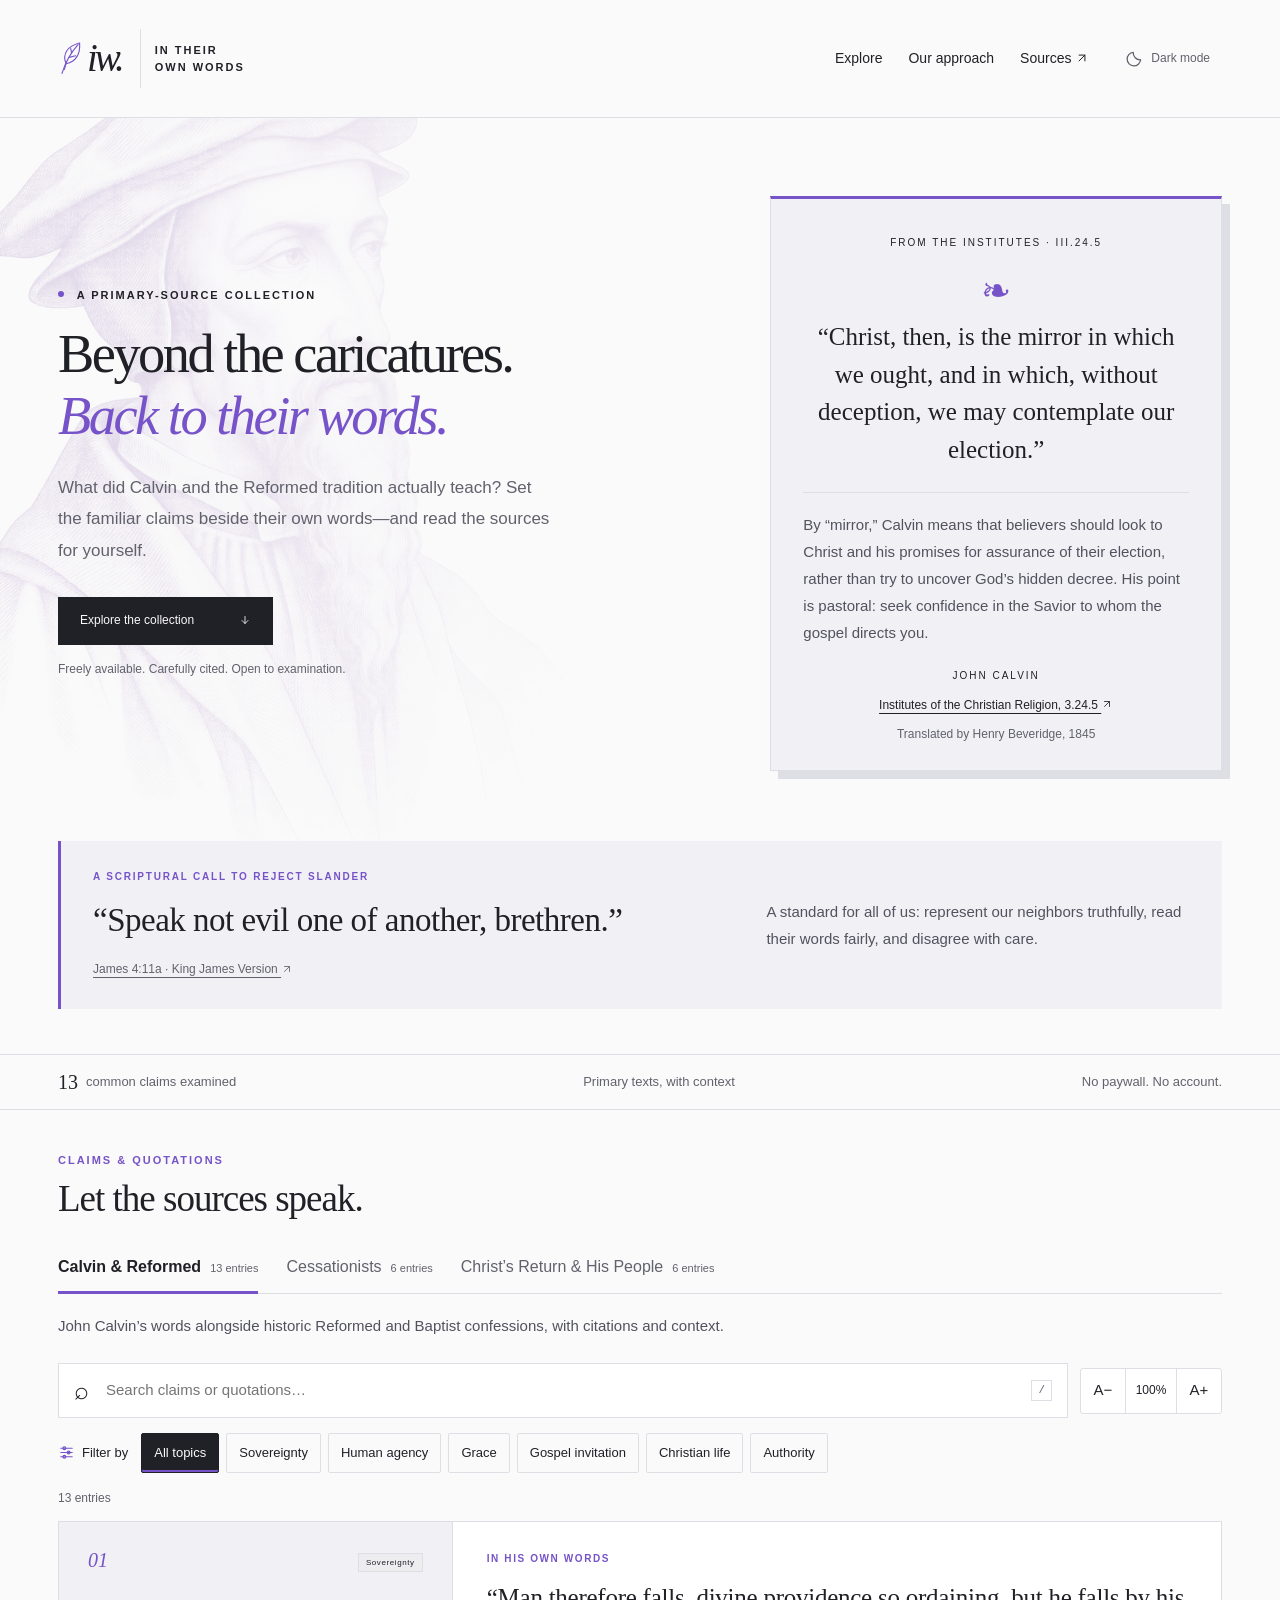
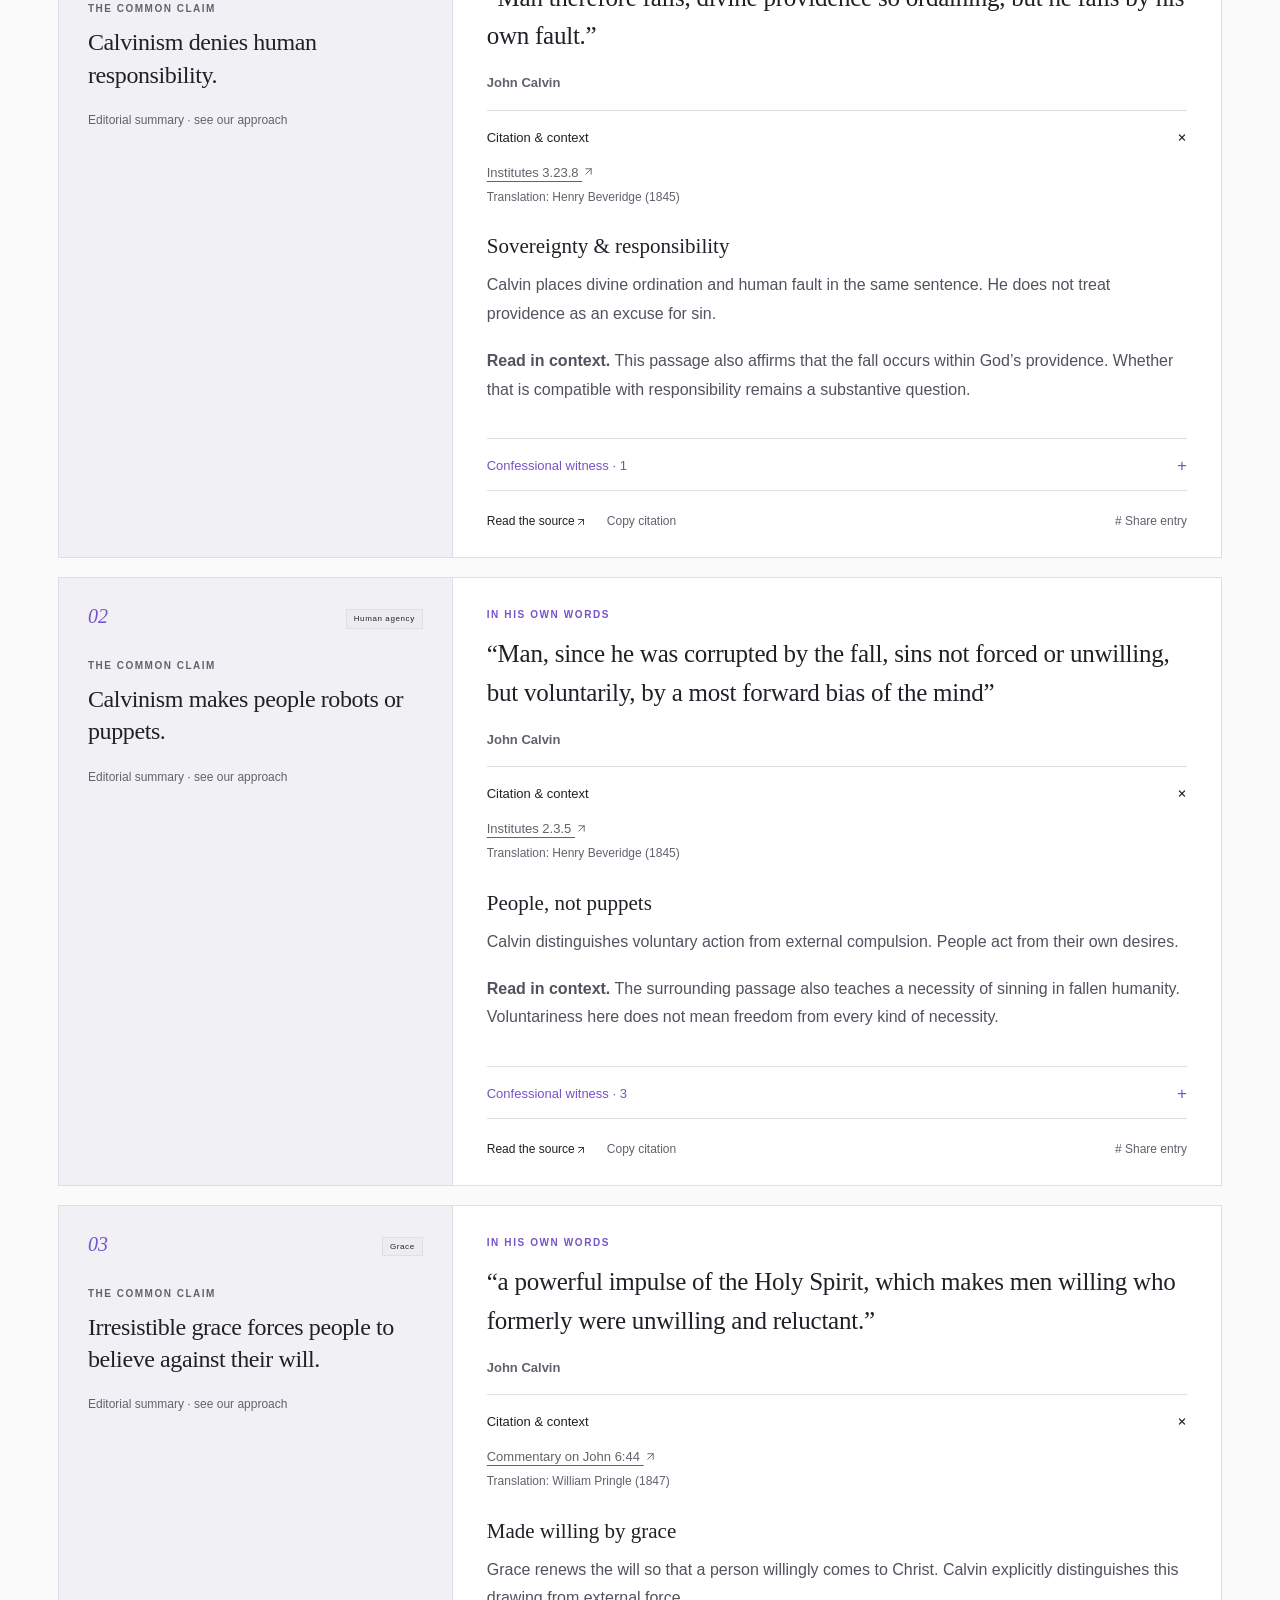
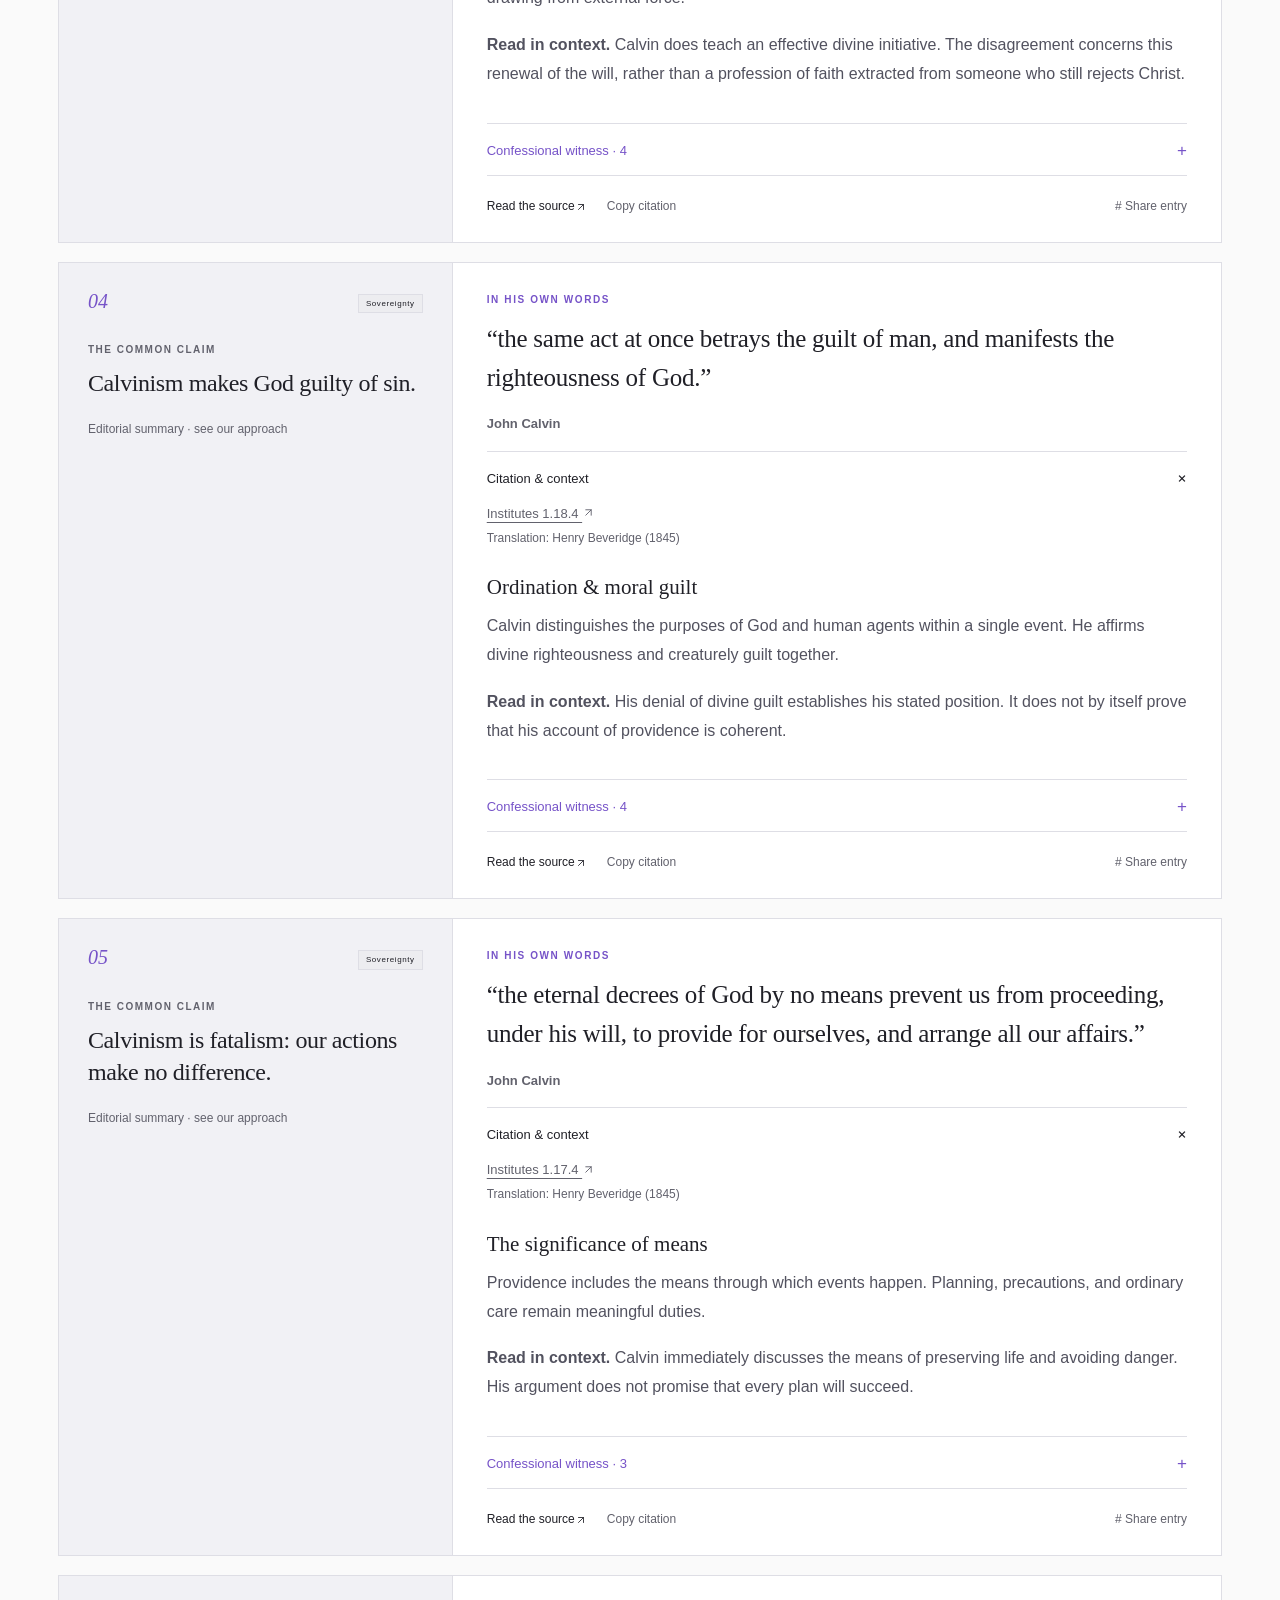
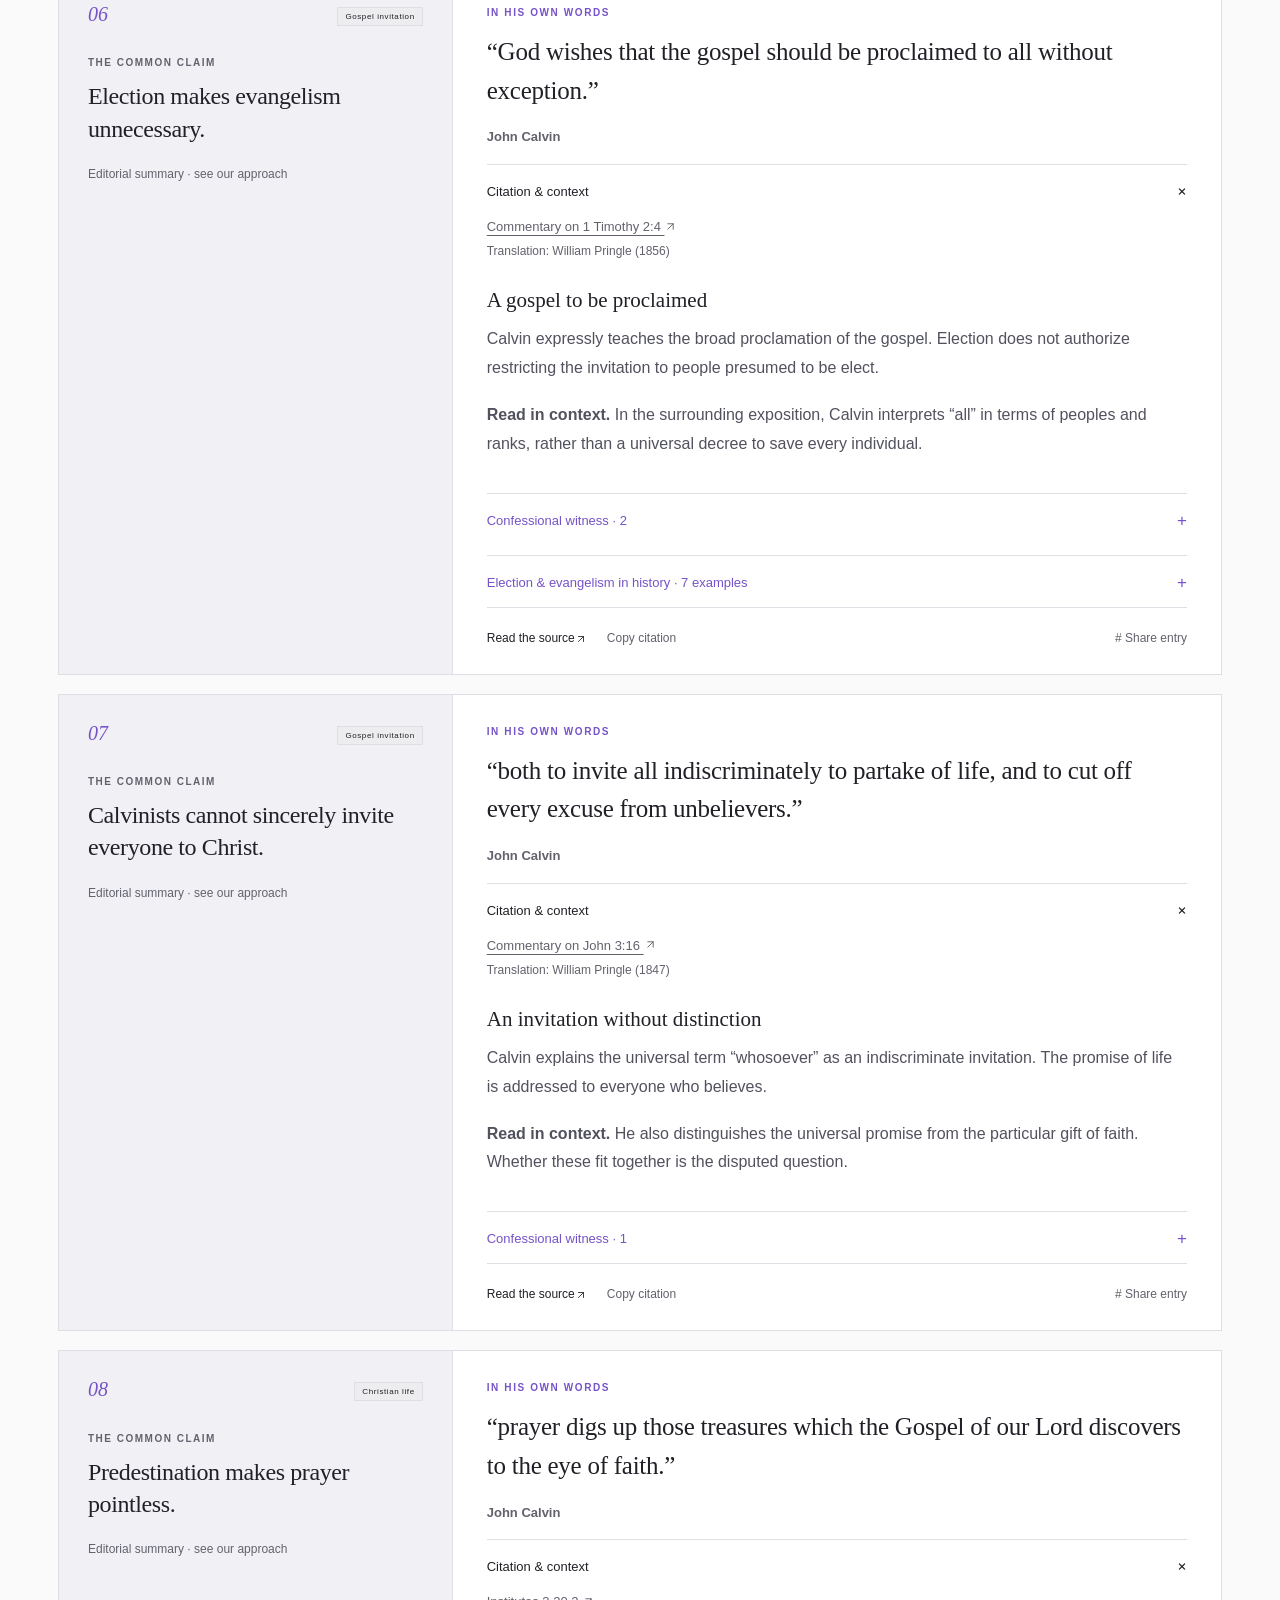
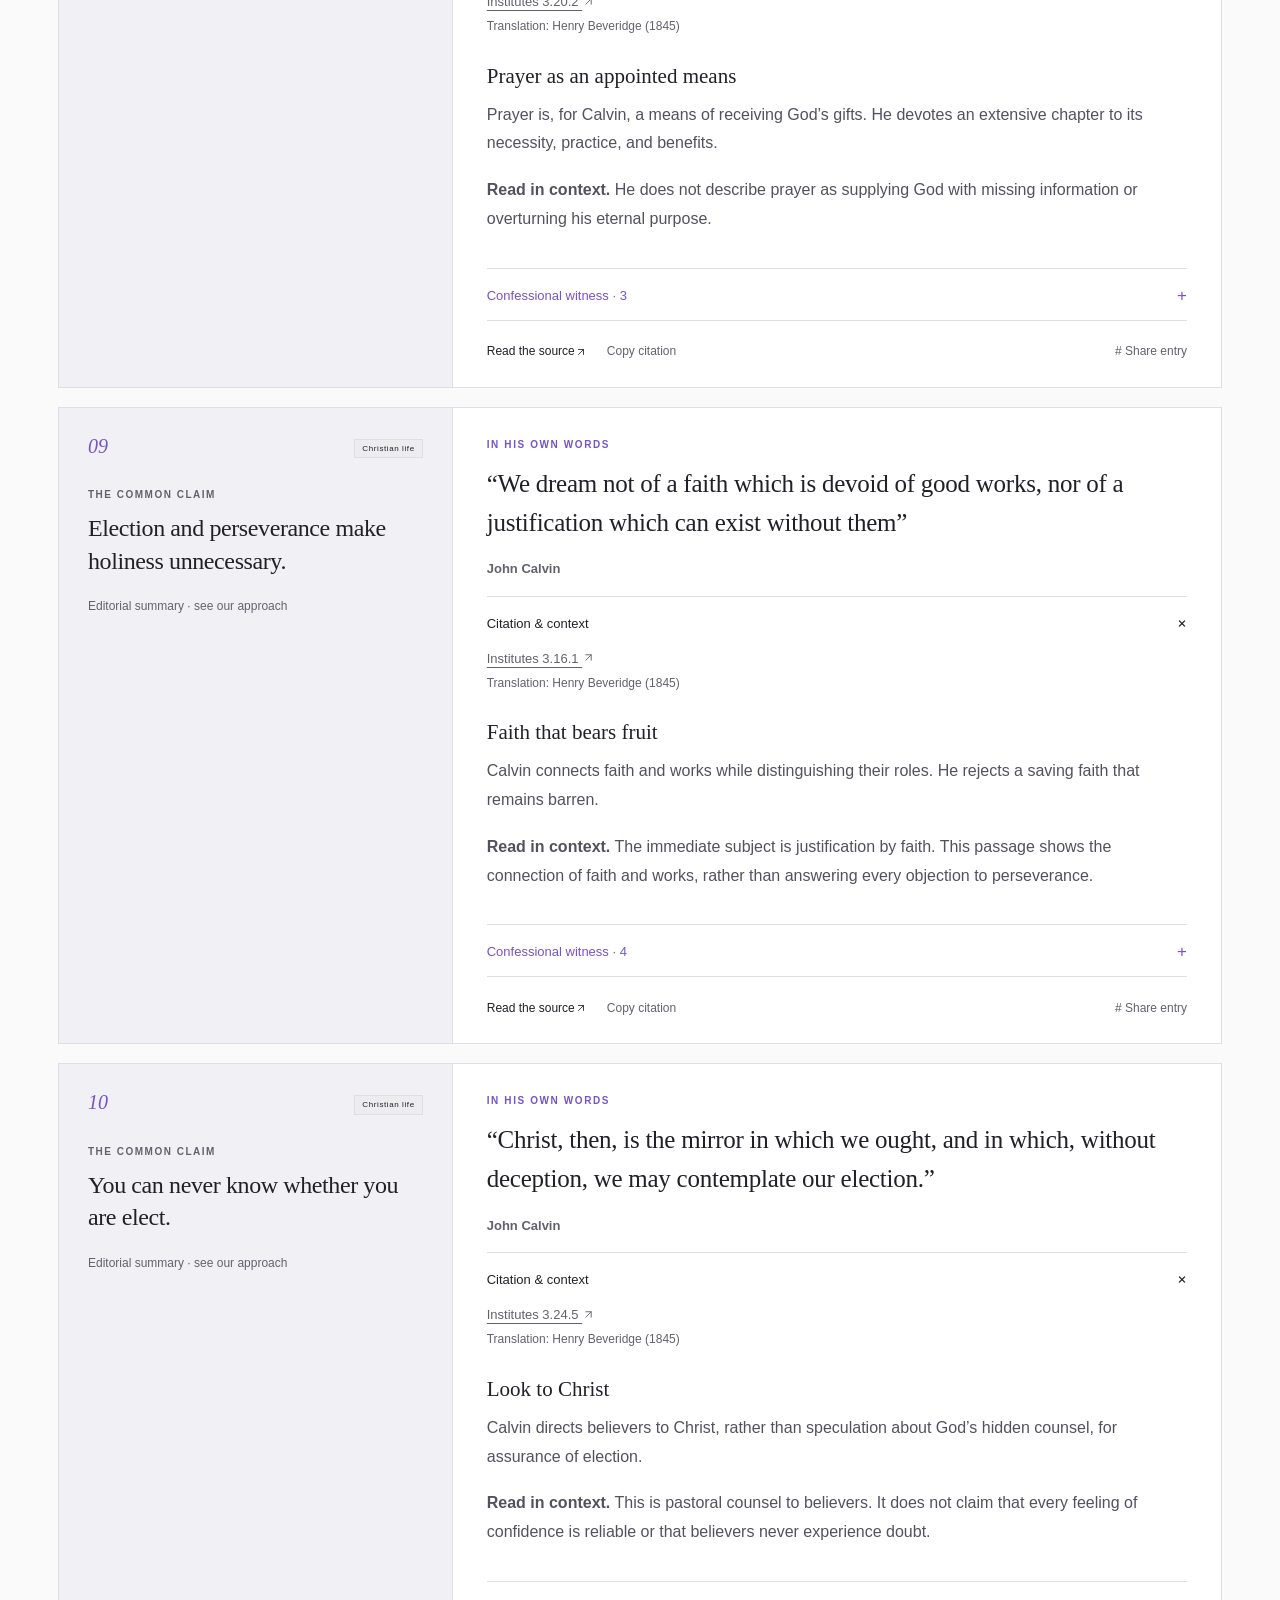
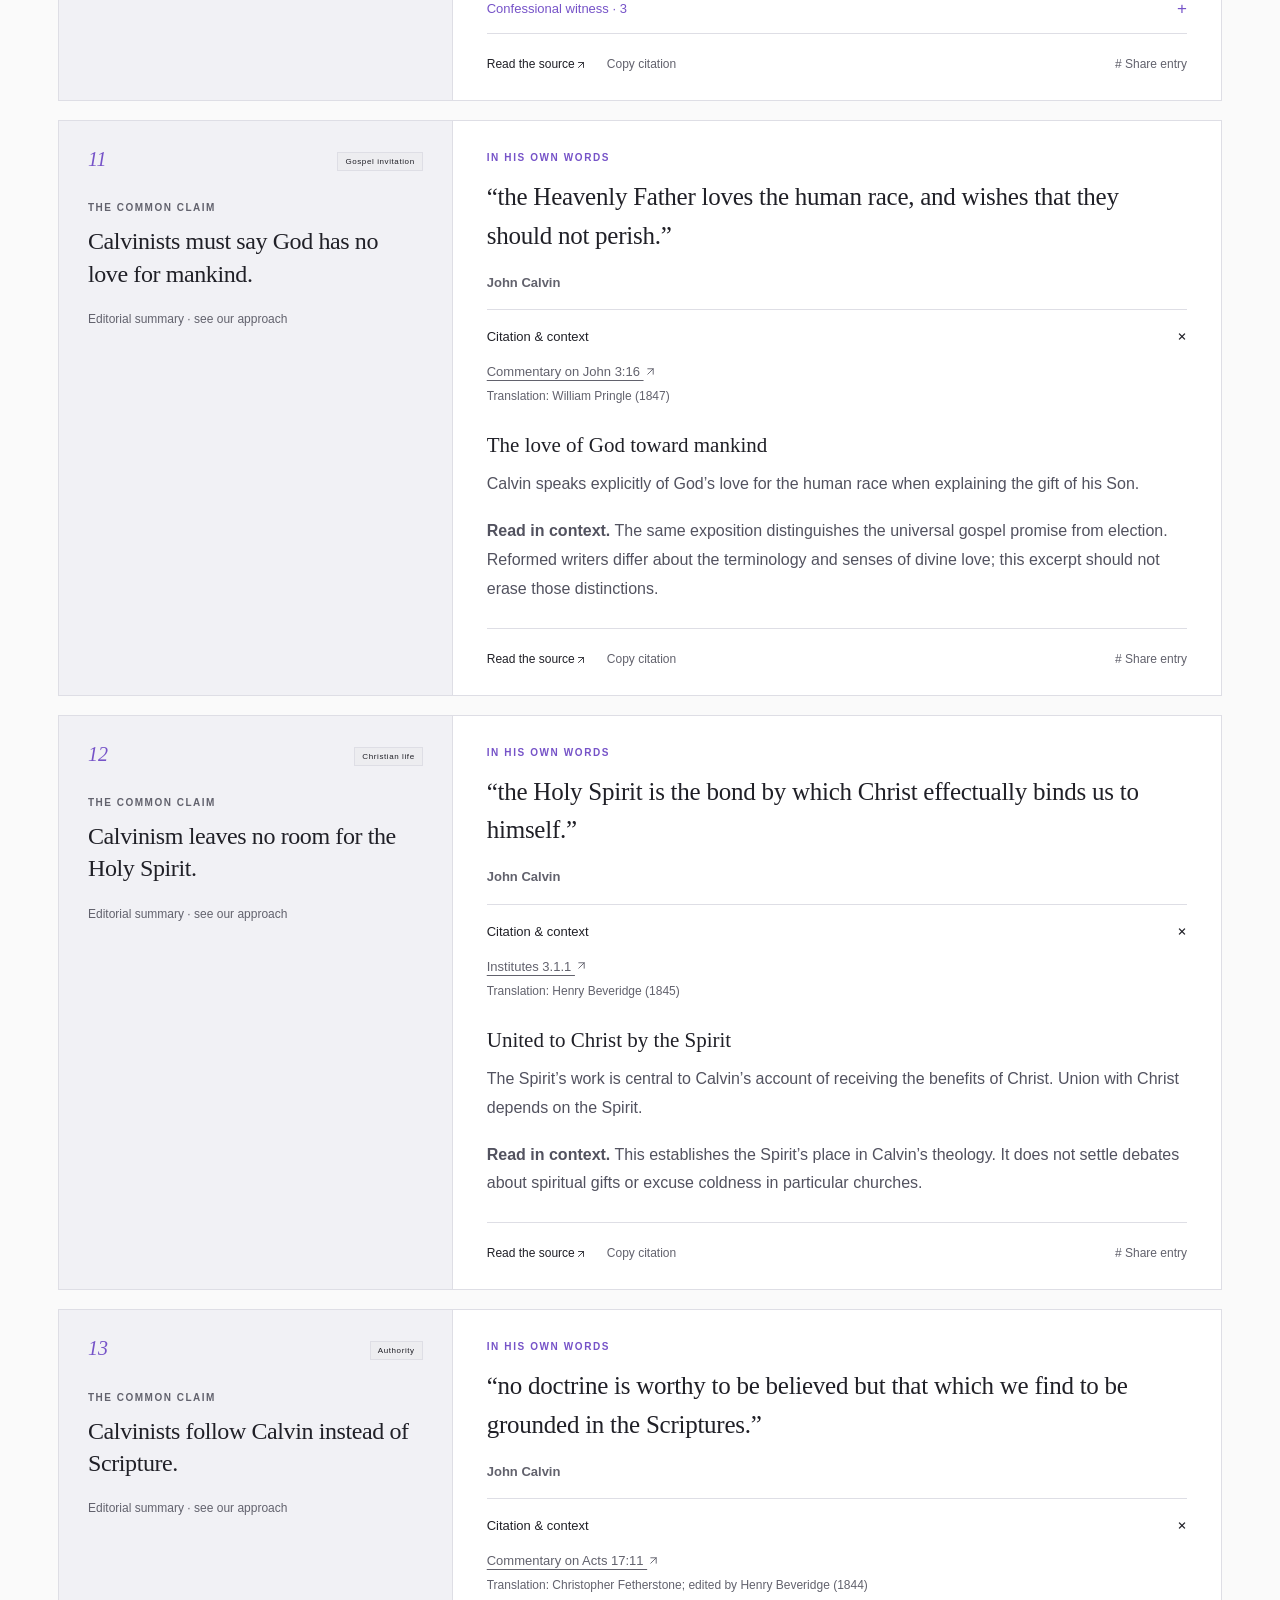
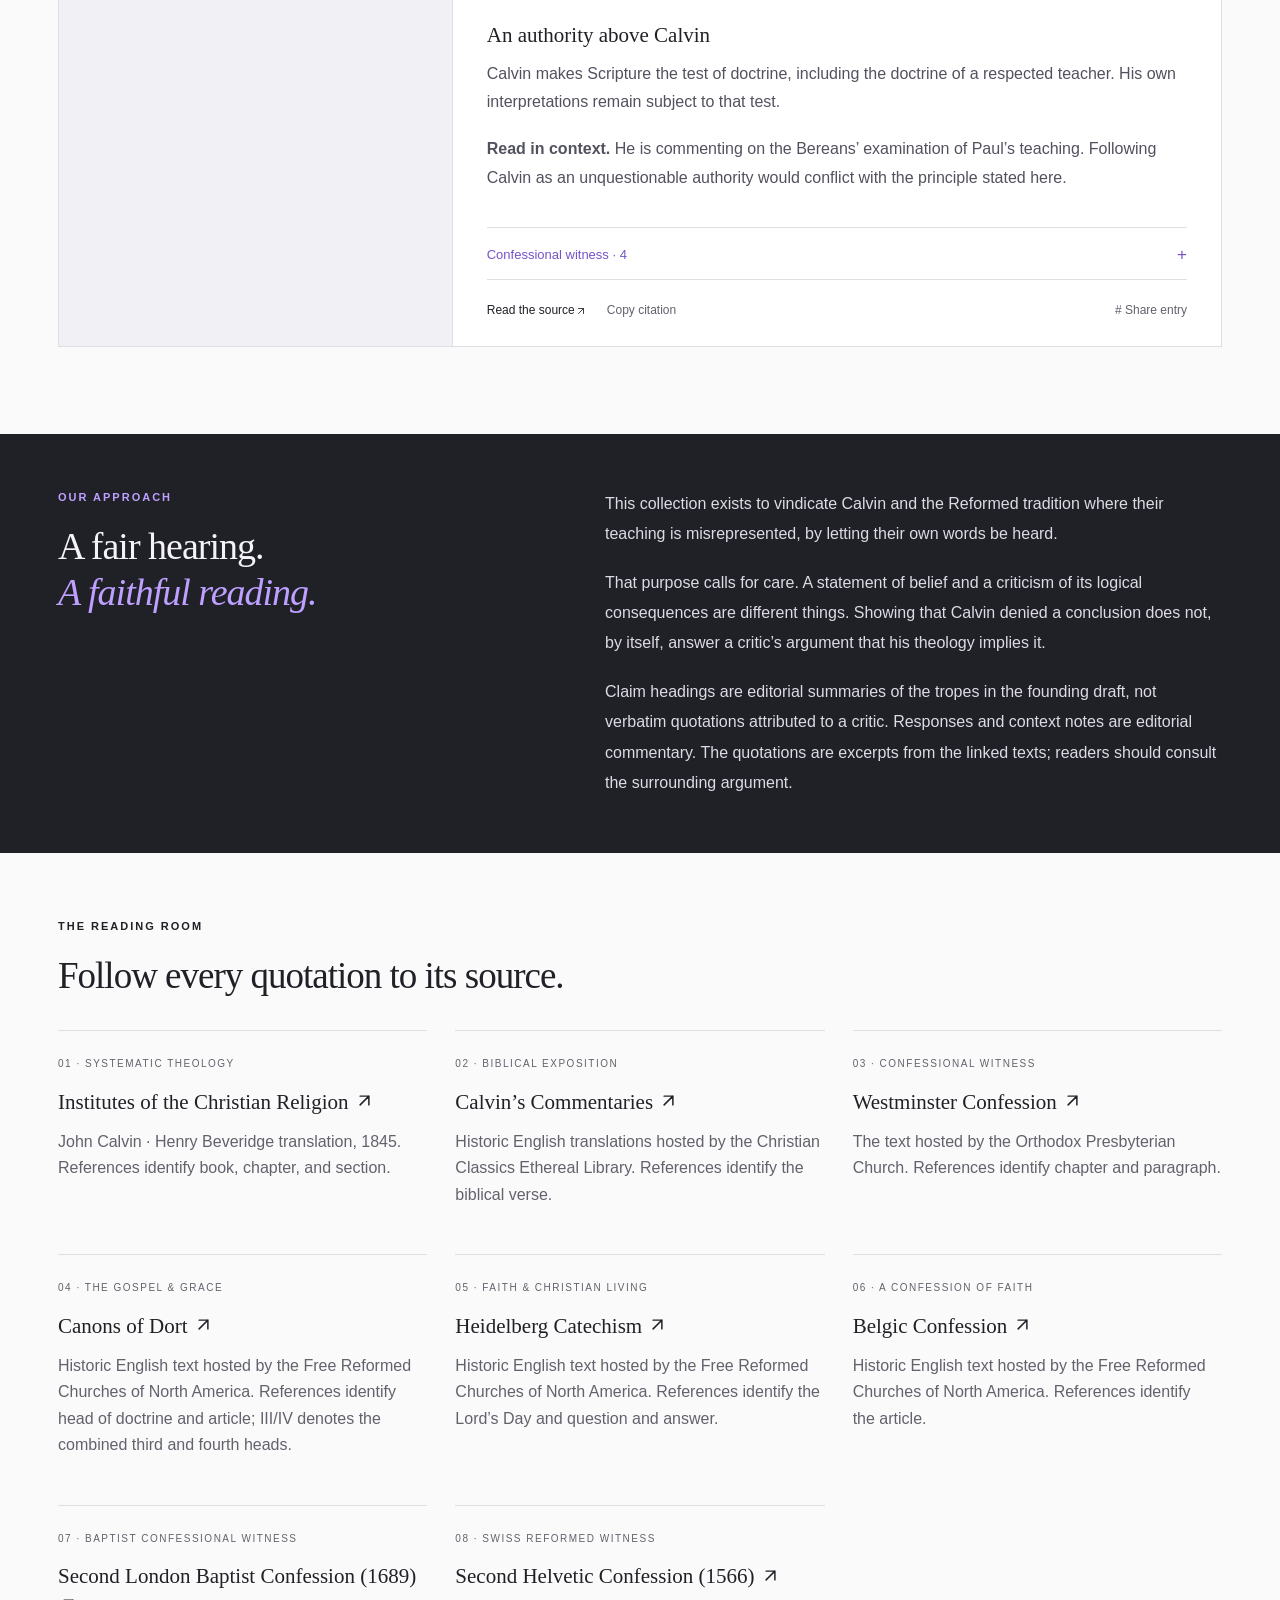
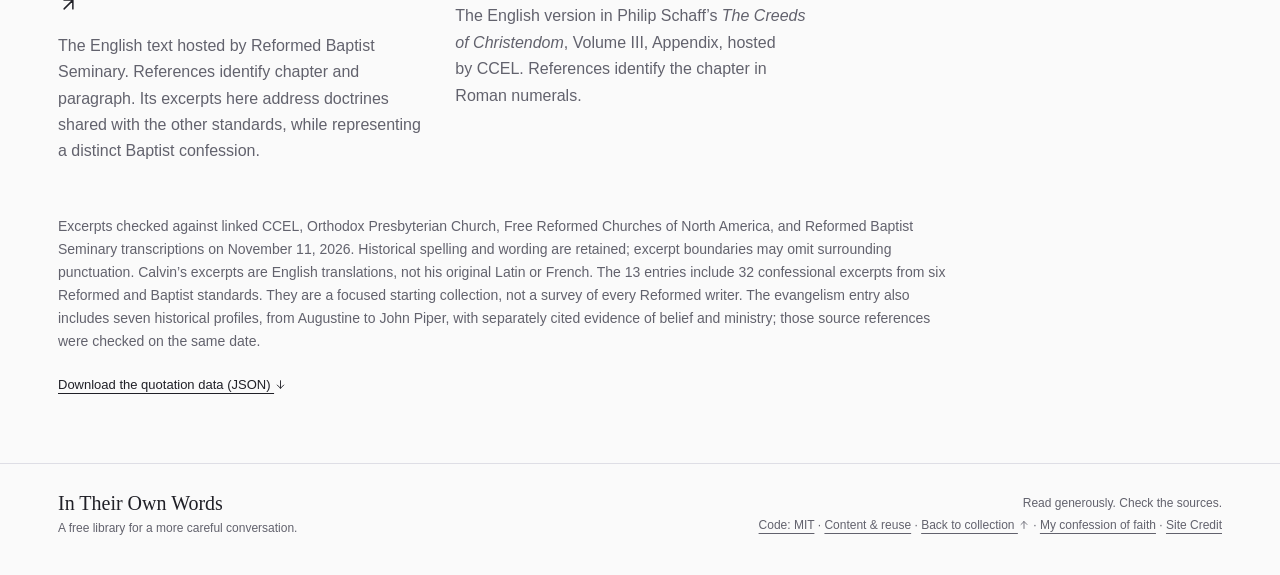
==== commit 313032b5: "Add Christ’s return collection and historical gospel witnesses" ====
--- a/index.html
+++ b/index.html
@@ -34,7 +34,7 @@
 </section></details>
 <div class="collection-strip"><span><b>13</b> common claims examined</span><span>Primary texts, with context</span><span>No paywall. No account.</span></div>
 <section class="library" id="library"><div class="section-heading"><div><p class="eyebrow">CLAIMS &amp; QUOTATIONS</p><h2>Let the sources speak.</h2></div></div>
-<nav class="collection-tabs" aria-label="Choose a collection"><a href="./#library" aria-current="page">Calvin &amp; Reformed <span>13 entries</span></a><a href="./cessationists.html#library">Cessationists <span>6 entries</span></a></nav>
+<p class="collection-chooser-label">Choose a collection</p><nav class="collection-tabs" aria-label="Choose a collection"><a href="./#library" aria-current="page"><span class="collection-name">Calvin &amp; Reformed</span><span class="collection-count">13 entries</span><span class="collection-state">Current collection</span></a><a href="./cessationists.html#library"><span class="collection-name">Cessationists</span><span class="collection-count">6 entries</span><span class="collection-state">View collection</span></a><a href="./christs-return.html#library"><span class="collection-name">Christ’s Return &amp; His People</span><span class="collection-count">6 entries</span><span class="collection-state">View collection</span></a></nav>
 <div class="collection-intro"><p>John Calvin’s words alongside historic Reformed and Baptist confessions, with citations and context.</p></div>
 <div class="tools" hidden><label class="search"><span aria-hidden="true">⌕</span><input id="search" type="search" placeholder="Search claims or quotations…" aria-label="Search the collection"><kbd aria-hidden="true">/</kbd></label><button id="search-clear" class="reset" type="button" hidden><span aria-hidden="true">×</span> Clear search</button><div class="reading-controls" id="reading-controls" role="group" aria-label="Reading text size" hidden><span>Text size</span><button type="button" id="text-smaller" aria-label="Decrease reading text size">A−</button><button type="button" id="text-reset" aria-label="Reset reading text size to 100 percent">100%</button><button type="button" id="text-larger" aria-label="Increase reading text size">A+</button><span id="text-size-status" class="sr-only" role="status" aria-live="polite"></span></div></div>
 <details class="topic-disclosure" id="topic-disclosure" data-mobile-collapse open hidden><summary>Filter topics<span id="filter-count"></span></summary><div id="filters" class="filters" role="group" aria-label="Filter by topics" aria-describedby="filter-help" hidden><span class="filter-label"><svg width="17" height="17" viewBox="0 0 24 24" fill="none" stroke="currentColor" stroke-width="1.7" stroke-linecap="round" aria-hidden="true"><path d="M4 6h16M4 12h16M4 18h16"/><circle cx="9" cy="6" r="2"/><circle cx="15" cy="12" r="2"/><circle cx="9" cy="18" r="2"/></svg>Filter by<span id="filter-help" class="sr-only">Choose one or more topics</span><button id="clear-topics" class="clear-topics" type="button" aria-label="Clear topic filters" hidden><svg width="15" height="15" viewBox="0 0 24 24" fill="none" stroke="currentColor" stroke-width="1.8" stroke-linecap="round" stroke-linejoin="round" aria-hidden="true"><path d="M3 10a9 9 0 1 1 2 8M3 4v6h6"/></svg><span>Clear</span></button></span></div></details>
@@ -44,7 +44,7 @@
 <article class="entry" id="grace" data-topic="Grace"><div class="claim-side"><span class="entry-number">03</span><span class="topic">Grace</span><p class="eyebrow">THE COMMON CLAIM</p><h3>Irresistible grace forces people to believe against their will.</h3><p class="claim-note">Editorial summary · see our approach</p></div><div class="quote-side"><p class="eyebrow">IN HIS OWN WORDS</p><blockquote>“a powerful impulse of the Holy Spirit, which makes men willing who formerly were unwilling and reluctant.”</blockquote><p class="lead-author">John Calvin</p><details class="entry-context" open data-mobile-collapse><summary>Citation &amp; context <span aria-hidden="true">+</span></summary><p class="citation source-citation"><a href="https://www.ccel.org/c/calvin/comment2/john1-9.htm">Commentary on John 6:44 <svg class="ui-arrow" width="16" height="16" viewBox="0 0 24 24" fill="none" stroke="currentColor" stroke-width="1.7" stroke-linecap="round" stroke-linejoin="round" aria-hidden="true" focusable="false"><path d="M7 17 17 7M7 7h10v10"/></svg></a><span>Translation: William Pringle (1847)</span></p><div class="context"><h4>Made willing by grace</h4><p>Grace renews the will so that a person willingly comes to Christ. Calvin explicitly distinguishes this drawing from external force.</p><p><strong>Read in context.</strong> Calvin does teach an effective divine initiative. The disagreement concerns this renewal of the will, rather than a profession of faith extracted from someone who still rejects Christ.</p></div></details><details class="confessional-disclosure"><summary>Confessional witness · 4 <span aria-hidden="true">+</span></summary><div class="context"><div class="witness"><blockquote>“yet so, as they come most freely, being made willing by his grace.”</blockquote><a href="https://www.opc.org/wcf.html">Westminster Confession of Faith 10.1 <svg class="ui-arrow" width="16" height="16" viewBox="0 0 24 24" fill="none" stroke="currentColor" stroke-width="1.7" stroke-linecap="round" stroke-linejoin="round" aria-hidden="true" focusable="false"><path d="M7 17 17 7M7 7h10v10"/></svg></a></div><div class="witness"><blockquote>“by his Holy Spirit, He also assures me of eternal life, and makes me sincerely willing and ready, henceforth, to live unto him.”</blockquote><a href="https://www.frcna.org/heidelberg-catechism">Heidelberg Catechism, Lord’s Day 1, Q&amp;A 1 <svg class="ui-arrow" width="16" height="16" viewBox="0 0 24 24" fill="none" stroke="currentColor" stroke-width="1.7" stroke-linecap="round" stroke-linejoin="round" aria-hidden="true" focusable="false"><path d="M7 17 17 7M7 7h10v10"/></svg></a><p class="witness-edition">Historic English text as published by the Free Reformed Churches of North America</p><p class="witness-context">The catechism describes the believer’s comfort and willing obedience as fruits of belonging to Christ.</p></div><div class="witness"><blockquote>“yet so as they come most freely, being made willing by His grace.”</blockquote><a href="https://rbs.org/2lbc">Second London Baptist Confession (1689), 10.1 <svg class="ui-arrow" width="16" height="16" viewBox="0 0 24 24" fill="none" stroke="currentColor" stroke-width="1.7" stroke-linecap="round" stroke-linejoin="round" aria-hidden="true" focusable="false"><path d="M7 17 17 7M7 7h10v10"/></svg></a><p class="witness-edition">English text as published by Reformed Baptist Seminary; reference gives chapter and paragraph</p><p class="witness-context">Effectual calling is described as renewing the will and drawing sinners to Christ so that their coming is willing.</p></div><div class="witness"><blockquote>“And the will itself is not only changed by the Spirit, but it is also endued with faculties, that, of its own accord, it may both will and do good”</blockquote><a href="https://ccel.org/ccel/schaff/creeds3/creeds3.v.ix.html">Second Helvetic Confession (1566), Chapter IX <svg class="ui-arrow" width="16" height="16" viewBox="0 0 24 24" fill="none" stroke="currentColor" stroke-width="1.7" stroke-linecap="round" stroke-linejoin="round" aria-hidden="true" focusable="false"><path d="M7 17 17 7M7 7h10v10"/></svg></a><p class="witness-edition">English version in Philip Schaff, The Creeds of Christendom, Volume III, Appendix; CCEL transcription</p><p class="witness-context">The subject is the regenerate person. The chapter describes the Spirit as enabling willing action, and then says that the regenerate act actively, not only passively.</p></div></div></details><div class="entry-actions"><a href="https://www.ccel.org/c/calvin/comment2/john1-9.htm">Read the source <svg class="ui-arrow" width="16" height="16" viewBox="0 0 24 24" fill="none" stroke="currentColor" stroke-width="1.7" stroke-linecap="round" stroke-linejoin="round" aria-hidden="true" focusable="false"><path d="M7 17 17 7M7 7h10v10"/></svg></a><button type="button" data-copy="grace" hidden>Copy citation</button><a href="#grace" class="permalink" aria-label="Permanent link: Made willing by grace"># Share entry</a></div></div></article>
 <article class="entry" id="sin" data-topic="Sovereignty"><div class="claim-side"><span class="entry-number">04</span><span class="topic">Sovereignty</span><p class="eyebrow">THE COMMON CLAIM</p><h3>Calvinism makes God guilty of sin.</h3><p class="claim-note">Editorial summary · see our approach</p></div><div class="quote-side"><p class="eyebrow">IN HIS OWN WORDS</p><blockquote>“the same act at once betrays the guilt of man, and manifests the righteousness of God.”</blockquote><p class="lead-author">John Calvin</p><details class="entry-context" open data-mobile-collapse><summary>Citation &amp; context <span aria-hidden="true">+</span></summary><p class="citation source-citation"><a href="https://www.ccel.org/ccel/calvin/institutes.iii.xix.html">Institutes 1.18.4 <svg class="ui-arrow" width="16" height="16" viewBox="0 0 24 24" fill="none" stroke="currentColor" stroke-width="1.7" stroke-linecap="round" stroke-linejoin="round" aria-hidden="true" focusable="false"><path d="M7 17 17 7M7 7h10v10"/></svg></a><span>Translation: Henry Beveridge (1845)</span></p><div class="context"><h4>Ordination &amp; moral guilt</h4><p>Calvin distinguishes the purposes of God and human agents within a single event. He affirms divine righteousness and creaturely guilt together.</p><p><strong>Read in context.</strong> His denial of divine guilt establishes his stated position. It does not by itself prove that his account of providence is coherent.</p></div></details><details class="confessional-disclosure"><summary>Confessional witness · 4 <span aria-hidden="true">+</span></summary><div class="context"><div class="witness"><blockquote>“neither is God the author of sin”</blockquote><a href="https://www.opc.org/wcf.html">Westminster Confession of Faith 3.1 <svg class="ui-arrow" width="16" height="16" viewBox="0 0 24 24" fill="none" stroke="currentColor" stroke-width="1.7" stroke-linecap="round" stroke-linejoin="round" aria-hidden="true" focusable="false"><path d="M7 17 17 7M7 7h10v10"/></svg></a></div><div class="witness"><blockquote>“nevertheless, God neither is the author of, nor can be charged with, the sins which are committed.”</blockquote><a href="https://www.frcna.org/belgic-confession">Belgic Confession, Article 13 <svg class="ui-arrow" width="16" height="16" viewBox="0 0 24 24" fill="none" stroke="currentColor" stroke-width="1.7" stroke-linecap="round" stroke-linejoin="round" aria-hidden="true" focusable="false"><path d="M7 17 17 7M7 7h10v10"/></svg></a><p class="witness-edition">Historic English text as published by the Free Reformed Churches of North America</p><p class="witness-context">The same article affirms God’s government of all events. This denial states the confession’s position; its coherence remains a matter for theological argument.</p></div><div class="witness"><blockquote>“yet so as thereby is God neither the author of sin nor hath fellowship with any therein”</blockquote><a href="https://rbs.org/2lbc">Second London Baptist Confession (1689), 3.1 <svg class="ui-arrow" width="16" height="16" viewBox="0 0 24 24" fill="none" stroke="currentColor" stroke-width="1.7" stroke-linecap="round" stroke-linejoin="round" aria-hidden="true" focusable="false"><path d="M7 17 17 7M7 7h10v10"/></svg></a><p class="witness-edition">English text as published by Reformed Baptist Seminary; reference gives chapter and paragraph</p><p class="witness-context">This qualification accompanies the affirmation that God decrees all that comes to pass. It states the confession’s denial of divine participation in sin without by itself resolving objections to that distinction.</p></div><div class="witness"><blockquote>“Yea, there are even in ourselves sin and corruption enough, so that there is no need that God should infuse into us either a new or greater measure of wickedness.”</blockquote><a href="https://ccel.org/ccel/schaff/creeds3/creeds3.v.ix.html">Second Helvetic Confession (1566), Chapter VIII <svg class="ui-arrow" width="16" height="16" viewBox="0 0 24 24" fill="none" stroke="currentColor" stroke-width="1.7" stroke-linecap="round" stroke-linejoin="round" aria-hidden="true" focusable="false"><path d="M7 17 17 7M7 7h10v10"/></svg></a><p class="witness-edition">English version in Philip Schaff, The Creeds of Christendom, Volume III, Appendix; CCEL transcription</p><p class="witness-context">The preceding paragraph condemns making God the author of sin. The following paragraphs distinguish God’s righteous judgment and government from human wickedness.</p></div></div></details><div class="entry-actions"><a href="https://www.ccel.org/ccel/calvin/institutes.iii.xix.html">Read the source <svg class="ui-arrow" width="16" height="16" viewBox="0 0 24 24" fill="none" stroke="currentColor" stroke-width="1.7" stroke-linecap="round" stroke-linejoin="round" aria-hidden="true" focusable="false"><path d="M7 17 17 7M7 7h10v10"/></svg></a><button type="button" data-copy="sin" hidden>Copy citation</button><a href="#sin" class="permalink" aria-label="Permanent link: Ordination &amp; moral guilt"># Share entry</a></div></div></article>
 <article class="entry" id="fatalism" data-topic="Sovereignty"><div class="claim-side"><span class="entry-number">05</span><span class="topic">Sovereignty</span><p class="eyebrow">THE COMMON CLAIM</p><h3>Calvinism is fatalism: our actions make no difference.</h3><p class="claim-note">Editorial summary · see our approach</p></div><div class="quote-side"><p class="eyebrow">IN HIS OWN WORDS</p><blockquote>“the eternal decrees of God by no means prevent us from proceeding, under his will, to provide for ourselves, and arrange all our affairs.”</blockquote><p class="lead-author">John Calvin</p><details class="entry-context" open data-mobile-collapse><summary>Citation &amp; context <span aria-hidden="true">+</span></summary><p class="citation source-citation"><a href="https://www.ccel.org/ccel/calvin/institutes.iii.xviii.html">Institutes 1.17.4 <svg class="ui-arrow" width="16" height="16" viewBox="0 0 24 24" fill="none" stroke="currentColor" stroke-width="1.7" stroke-linecap="round" stroke-linejoin="round" aria-hidden="true" focusable="false"><path d="M7 17 17 7M7 7h10v10"/></svg></a><span>Translation: Henry Beveridge (1845)</span></p><div class="context"><h4>The significance of means</h4><p>Providence includes the means through which events happen. Planning, precautions, and ordinary care remain meaningful duties.</p><p><strong>Read in context.</strong> Calvin immediately discusses the means of preserving life and avoiding danger. His argument does not promise that every plan will succeed.</p></div></details><details class="confessional-disclosure"><summary>Confessional witness · 3 <span aria-hidden="true">+</span></summary><div class="context"><div class="witness"><blockquote>“who watches over us with a paternal care, keeping all creatures so under his power”</blockquote><a href="https://www.frcna.org/belgic-confession">Belgic Confession, Article 13 <svg class="ui-arrow" width="16" height="16" viewBox="0 0 24 24" fill="none" stroke="currentColor" stroke-width="1.7" stroke-linecap="round" stroke-linejoin="round" aria-hidden="true" focusable="false"><path d="M7 17 17 7M7 7h10v10"/></svg></a><p class="witness-edition">Historic English text as published by the Free Reformed Churches of North America</p><p class="witness-context">The article presents providence as fatherly care, rather than impersonal fate. This excerpt addresses the character of providence, not by itself the question of how human means work.</p></div><div class="witness"><blockquote>“God, in his ordinary providence makes use of means”</blockquote><a href="https://rbs.org/2lbc">Second London Baptist Confession (1689), 5.3 <svg class="ui-arrow" width="16" height="16" viewBox="0 0 24 24" fill="none" stroke="currentColor" stroke-width="1.7" stroke-linecap="round" stroke-linejoin="round" aria-hidden="true" focusable="false"><path d="M7 17 17 7M7 7h10v10"/></svg></a><p class="witness-edition">English text as published by Reformed Baptist Seminary; reference gives chapter and paragraph</p><p class="witness-context">The paragraph also says God is free to work without, above, and against means. Ordinary providence includes means rather than rendering them irrelevant.</p></div><div class="witness"><blockquote>“For God, who has appointed every thing his end, he also has ordained the beginning and the means by which we must attain unto the end.”</blockquote><a href="https://ccel.org/ccel/schaff/creeds3/creeds3.v.ix.html">Second Helvetic Confession (1566), Chapter VI <svg class="ui-arrow" width="16" height="16" viewBox="0 0 24 24" fill="none" stroke="currentColor" stroke-width="1.7" stroke-linecap="round" stroke-linejoin="round" aria-hidden="true" focusable="false"><path d="M7 17 17 7M7 7h10v10"/></svg></a><p class="witness-edition">English version in Philip Schaff, The Creeds of Christendom, Volume III, Appendix; CCEL transcription</p><p class="witness-context">The chapter explicitly rejects the claim that providence makes human efforts unprofitable. Its example is Paul’s insistence that the sailors remain aboard the ship despite God’s promise of safety.</p></div></div></details><div class="entry-actions"><a href="https://www.ccel.org/ccel/calvin/institutes.iii.xviii.html">Read the source <svg class="ui-arrow" width="16" height="16" viewBox="0 0 24 24" fill="none" stroke="currentColor" stroke-width="1.7" stroke-linecap="round" stroke-linejoin="round" aria-hidden="true" focusable="false"><path d="M7 17 17 7M7 7h10v10"/></svg></a><button type="button" data-copy="fatalism" hidden>Copy citation</button><a href="#fatalism" class="permalink" aria-label="Permanent link: The significance of means"># Share entry</a></div></div></article>
-<article class="entry" id="evangelism" data-topic="Gospel invitation"><div class="claim-side"><span class="entry-number">06</span><span class="topic">Gospel invitation</span><p class="eyebrow">THE COMMON CLAIM</p><h3>Election makes evangelism unnecessary.</h3><p class="claim-note">Editorial summary · see our approach</p></div><div class="quote-side"><p class="eyebrow">IN HIS OWN WORDS</p><blockquote>“God wishes that the gospel should be proclaimed to all without exception.”</blockquote><p class="lead-author">John Calvin</p><details class="entry-context" open data-mobile-collapse><summary>Citation &amp; context <span aria-hidden="true">+</span></summary><p class="citation source-citation"><a href="https://www.ccel.org/c/calvin/comment2/1tim.htm">Commentary on 1 Timothy 2:4 <svg class="ui-arrow" width="16" height="16" viewBox="0 0 24 24" fill="none" stroke="currentColor" stroke-width="1.7" stroke-linecap="round" stroke-linejoin="round" aria-hidden="true" focusable="false"><path d="M7 17 17 7M7 7h10v10"/></svg></a><span>Translation: William Pringle (1856)</span></p><div class="context"><h4>A gospel to be proclaimed</h4><p>Calvin expressly teaches the broad proclamation of the gospel. Election does not authorize restricting the invitation to people presumed to be elect.</p><p><strong>Read in context.</strong> In the surrounding exposition, Calvin interprets “all” in terms of peoples and ranks, rather than a universal decree to save every individual.</p></div></details><details class="confessional-disclosure"><summary>Confessional witness · 2 <span aria-hidden="true">+</span></summary><div class="context"><div class="witness"><blockquote>“ought to be declared and published to all nations, and to all persons promiscuously and without distinction, to whom God out of his good pleasure sends the gospel.”</blockquote><a href="https://www.frcna.org/canons-of-dort">Canons of Dort II.5 <svg class="ui-arrow" width="16" height="16" viewBox="0 0 24 24" fill="none" stroke="currentColor" stroke-width="1.7" stroke-linecap="round" stroke-linejoin="round" aria-hidden="true" focusable="false"><path d="M7 17 17 7M7 7h10v10"/></svg></a><p class="witness-edition">Historic English text as published by the Free Reformed Churches of North America</p><p class="witness-context">The subject is the gospel promise together with the command to repent and believe. “Promiscuously” here means indiscriminately.</p></div><div class="witness"><blockquote>“yet we know undoubtedly that it is the will of God that his word should be preached even outwardly.”</blockquote><a href="https://ccel.org/ccel/schaff/creeds3/creeds3.v.ix.html">Second Helvetic Confession (1566), Chapter I <svg class="ui-arrow" width="16" height="16" viewBox="0 0 24 24" fill="none" stroke="currentColor" stroke-width="1.7" stroke-linecap="round" stroke-linejoin="round" aria-hidden="true" focusable="false"><path d="M7 17 17 7M7 7h10v10"/></svg></a><p class="witness-edition">English version in Philip Schaff, The Creeds of Christendom, Volume III, Appendix; CCEL transcription</p><p class="witness-context">The passage affirms inward illumination and drawing by God while insisting on outward preaching. It appeals to Cornelius being sent to Peter and to the opening of Lydia’s heart.</p></div></div></details><div class="entry-actions"><a href="https://www.ccel.org/c/calvin/comment2/1tim.htm">Read the source <svg class="ui-arrow" width="16" height="16" viewBox="0 0 24 24" fill="none" stroke="currentColor" stroke-width="1.7" stroke-linecap="round" stroke-linejoin="round" aria-hidden="true" focusable="false"><path d="M7 17 17 7M7 7h10v10"/></svg></a><button type="button" data-copy="evangelism" hidden>Copy citation</button><a href="#evangelism" class="permalink" aria-label="Permanent link: A gospel to be proclaimed"># Share entry</a></div></div></article>
+<article class="entry" id="evangelism" data-topic="Gospel invitation"><div class="claim-side"><span class="entry-number">06</span><span class="topic">Gospel invitation</span><p class="eyebrow">THE COMMON CLAIM</p><h3>Election makes evangelism unnecessary.</h3><p class="claim-note">Editorial summary · see our approach</p></div><div class="quote-side"><p class="eyebrow">IN HIS OWN WORDS</p><blockquote>“God wishes that the gospel should be proclaimed to all without exception.”</blockquote><p class="lead-author">John Calvin</p><details class="entry-context" open data-mobile-collapse><summary>Citation &amp; context <span aria-hidden="true">+</span></summary><p class="citation source-citation"><a href="https://www.ccel.org/c/calvin/comment2/1tim.htm">Commentary on 1 Timothy 2:4 <svg class="ui-arrow" width="16" height="16" viewBox="0 0 24 24" fill="none" stroke="currentColor" stroke-width="1.7" stroke-linecap="round" stroke-linejoin="round" aria-hidden="true" focusable="false"><path d="M7 17 17 7M7 7h10v10"/></svg></a><span>Translation: William Pringle (1856)</span></p><div class="context"><h4>A gospel to be proclaimed</h4><p>Calvin expressly teaches the broad proclamation of the gospel. Election does not authorize restricting the invitation to people presumed to be elect.</p><p><strong>Read in context.</strong> In the surrounding exposition, Calvin interprets “all” in terms of peoples and ranks, rather than a universal decree to save every individual.</p></div></details><details class="confessional-disclosure"><summary>Confessional witness · 2 <span aria-hidden="true">+</span></summary><div class="context"><div class="witness"><blockquote>“ought to be declared and published to all nations, and to all persons promiscuously and without distinction, to whom God out of his good pleasure sends the gospel.”</blockquote><a href="https://www.frcna.org/canons-of-dort">Canons of Dort II.5 <svg class="ui-arrow" width="16" height="16" viewBox="0 0 24 24" fill="none" stroke="currentColor" stroke-width="1.7" stroke-linecap="round" stroke-linejoin="round" aria-hidden="true" focusable="false"><path d="M7 17 17 7M7 7h10v10"/></svg></a><p class="witness-edition">Historic English text as published by the Free Reformed Churches of North America</p><p class="witness-context">The subject is the gospel promise together with the command to repent and believe. “Promiscuously” here means indiscriminately.</p></div><div class="witness"><blockquote>“yet we know undoubtedly that it is the will of God that his word should be preached even outwardly.”</blockquote><a href="https://ccel.org/ccel/schaff/creeds3/creeds3.v.ix.html">Second Helvetic Confession (1566), Chapter I <svg class="ui-arrow" width="16" height="16" viewBox="0 0 24 24" fill="none" stroke="currentColor" stroke-width="1.7" stroke-linecap="round" stroke-linejoin="round" aria-hidden="true" focusable="false"><path d="M7 17 17 7M7 7h10v10"/></svg></a><p class="witness-edition">English version in Philip Schaff, The Creeds of Christendom, Volume III, Appendix; CCEL transcription</p><p class="witness-context">The passage affirms inward illumination and drawing by God while insisting on outward preaching. It appeals to Cornelius being sent to Peter and to the opening of Lydia’s heart.</p></div></div></details><details class="historical-disclosure"><summary>Election &amp; evangelism in history · 7 examples <span aria-hidden="true">+</span></summary><div class="context historical-witnesses"><p>From the ancient church to contemporary ministry, these believers joined conviction about God’s sovereign grace with preaching, missionary service, or the sending of preachers. The sources distinguish what each believed from what each did.</p><p class="historical-scope">These examples answer the claim that belief in election necessarily extinguishes evangelistic zeal. They do not establish that every believer is equally zealous, that all these figures agreed, or that historical examples alone prove the doctrine true. Augustine is an ancient predecessor, not a member of the later Reformed tradition.</p><ol class="historical-people"><li class="historical-person"><p class="eyebrow">Ancient church · 4th–5th centuries</p><h4>Augustine of Hippo</h4><p><strong>Belief.</strong> In his mature teaching, Augustine held that the beginning of faith and perseverance are gifts God gives according to his gracious will. He explicitly argued that preaching predestination must not hinder preaching faith.</p><p><strong>In practice.</strong> His surviving sermons put exhortation into practice. Sermon 81 calls hearers to believe in the crucified Christ while explaining faith as the Father’s gift.</p><p class="historical-qualification">An ancient predecessor, not a Calvinist: Augustine lived long before the Reformation, and his sacramental theology and other teachings differ from later Reformed theology.</p><ul class="historical-sources" aria-label="Sources for Augustine of Hippo"><li><span>Belief: Augustine’s own work</span><a href="https://www.newadvent.org/fathers/15122.htm">On the Gift of Perseverance, chapters 33–36 (hosted as On the Predestination of the Saints, Book II); NPNF English translation <svg class="ui-arrow" width="16" height="16" viewBox="0 0 24 24" fill="none" stroke="currentColor" stroke-width="1.7" stroke-linecap="round" stroke-linejoin="round" aria-hidden="true" focusable="false"><path d="M7 17 17 7M7 7h10v10"/></svg></a></li><li><span>Preaching: surviving sermon</span><a href="https://www.newadvent.org/fathers/160381.htm">Sermon 81 on the New Testament (Benedictine Sermon 131), sections 2–3; NPNF English translation <svg class="ui-arrow" width="16" height="16" viewBox="0 0 24 24" fill="none" stroke="currentColor" stroke-width="1.7" stroke-linecap="round" stroke-linejoin="round" aria-hidden="true" focusable="false"><path d="M7 17 17 7M7 7h10v10"/></svg></a></li></ul></li><li class="historical-person"><p class="eyebrow">Reformation · 16th century</p><h4>John Calvin</h4><p><strong>Belief.</strong> Institutes 3.21.5–7 locates election in God’s eternal counsel, rather than making it depend on foreseen human merit.</p><p><strong>In practice.</strong> Alongside his own preaching and writing, Calvin encouraged French Reformed congregations and sent pastors trained in Geneva to serve them.</p><p class="historical-qualification">This is evidence of active support for spreading Reformed preaching in Europe; it should not be confused with a claim that Calvin personally traveled as an overseas missionary.</p><ul class="historical-sources" aria-label="Sources for John Calvin"><li><span>Belief: Calvin’s own work</span><a href="https://www.ccel.org/ccel/calvin/institutes.v.xxii.html">Institutes of the Christian Religion 3.21.5–7; Henry Beveridge translation <svg class="ui-arrow" width="16" height="16" viewBox="0 0 24 24" fill="none" stroke="currentColor" stroke-width="1.7" stroke-linecap="round" stroke-linejoin="round" aria-hidden="true" focusable="false"><path d="M7 17 17 7M7 7h10v10"/></svg></a></li><li><span>Ministry: historical biography</span><a href="https://museeprotestant.org/en/notice/jean-calvin-1509-1564/">Musée protestant, Jean Calvin (1509–1564), sections on preaching and France <svg class="ui-arrow" width="16" height="16" viewBox="0 0 24 24" fill="none" stroke="currentColor" stroke-width="1.7" stroke-linecap="round" stroke-linejoin="round" aria-hidden="true" focusable="false"><path d="M7 17 17 7M7 7h10v10"/></svg></a></li></ul></li><li class="historical-person"><p class="eyebrow">Evangelical awakening · 18th century</p><h4>George Whitefield</h4><p><strong>Belief.</strong> In his 1740 letter to John Wesley, Whitefield defended election and argued that God appoints preaching as a means of bringing people to salvation.</p><p><strong>In practice.</strong> He repeatedly preached outdoors to people beyond ordinary church congregations, carrying his evangelical preaching across Britain and the American colonies.</p><p class="historical-qualification">Whitefield was a Calvinistic Anglican, not a Presbyterian or Baptist. These examples identify a shared conviction about election rather than agreement on every doctrine.</p><ul class="historical-sources" aria-label="Sources for George Whitefield"><li><span>Belief: Whitefield’s own letter</span><a href="https://www.chapellibrary.org/pdf/books/wltw.pdf#page=9">Letter to Wesley on Election, section 1, p. 8; letter dated December 24, 1740 <svg class="ui-arrow" width="16" height="16" viewBox="0 0 24 24" fill="none" stroke="currentColor" stroke-width="1.7" stroke-linecap="round" stroke-linejoin="round" aria-hidden="true" focusable="false"><path d="M7 17 17 7M7 7h10v10"/></svg></a></li><li><span>Ministry: historical biography</span><a href="https://banneroftruth.org/uk/about/banner-authors/george-whitefield/">Banner of Truth, George Whitefield, biographical account of his field preaching <svg class="ui-arrow" width="16" height="16" viewBox="0 0 24 24" fill="none" stroke="currentColor" stroke-width="1.7" stroke-linecap="round" stroke-linejoin="round" aria-hidden="true" focusable="false"><path d="M7 17 17 7M7 7h10v10"/></svg></a></li></ul></li><li class="historical-person"><p class="eyebrow">Missionary movement · 18th–19th centuries</p><h4>William Carey</h4><p><strong>Belief.</strong> Carey belonged to the Particular Baptist tradition. George Smith’s historical biography explicitly identifies him as a Calvinist; this establishes his theological setting without supplying a detailed personal exposition of election.</p><p><strong>In practice.</strong> His 1792 Enquiry argued for Christians’ obligation to use means to spread the gospel. He helped establish the Baptist Missionary Society and subsequently served in India.</p><p class="historical-qualification">The evidence here combines historical identification with missionary advocacy and service. It should not be presented as a verbatim statement of Carey’s precise formulation of election.</p><ul class="historical-sources" aria-label="Sources for William Carey"><li><span>Belief: historical biography</span><a href="https://careycenter.wmcarey.edu/gsmith/i.htm">George Smith, The Life of William Carey, D.D. (1885), chapter I, Carey’s College <svg class="ui-arrow" width="16" height="16" viewBox="0 0 24 24" fill="none" stroke="currentColor" stroke-width="1.7" stroke-linecap="round" stroke-linejoin="round" aria-hidden="true" focusable="false"><path d="M7 17 17 7M7 7h10v10"/></svg></a></li><li><span>Missionary advocacy: Carey’s publication</span><a href="https://careycenter.wmcarey.edu/enquiry/enquiry.html">William Carey University’s Carey Center, An Enquiry (1792), overview and original text <svg class="ui-arrow" width="16" height="16" viewBox="0 0 24 24" fill="none" stroke="currentColor" stroke-width="1.7" stroke-linecap="round" stroke-linejoin="round" aria-hidden="true" focusable="false"><path d="M7 17 17 7M7 7h10v10"/></svg></a></li><li><span>Ministry: historical record</span><a href="https://careycenter.wmcarey.edu/description.htm">William Carey University’s Carey Center, Description of the Center and Carey’s work in India <svg class="ui-arrow" width="16" height="16" viewBox="0 0 24 24" fill="none" stroke="currentColor" stroke-width="1.7" stroke-linecap="round" stroke-linejoin="round" aria-hidden="true" focusable="false"><path d="M7 17 17 7M7 7h10v10"/></svg></a></li></ul></li><li class="historical-person"><p class="eyebrow">Victorian evangelicalism · 19th century</p><h4>Charles Haddon Spurgeon</h4><p><strong>Belief.</strong> His sermon Election, preached September 2, 1855, openly defends God’s electing choice in salvation.</p><p><strong>In practice.</strong> In A Gospel Sermon to Outsiders, preached August 19, 1877, he deliberately addresses the unconverted at an open service and urges them to come to Christ.</p><p class="historical-qualification">His own sermons supply evidence for both convictions and evangelistic practice, without relying on estimates of audience size or conversion totals.</p><ul class="historical-sources" aria-label="Sources for Charles Haddon Spurgeon"><li><span>Belief: Spurgeon’s own sermon</span><a href="https://ccel.org/ccel/spurgeon/sermons01/sermons01.xxxix.html">Election, sermon 41–42, September 2, 1855; historic English text at CCEL <svg class="ui-arrow" width="16" height="16" viewBox="0 0 24 24" fill="none" stroke="currentColor" stroke-width="1.7" stroke-linecap="round" stroke-linejoin="round" aria-hidden="true" focusable="false"><path d="M7 17 17 7M7 7h10v10"/></svg></a></li><li><span>Evangelism: Spurgeon’s own sermon</span><a href="https://www.spurgeon.org/sermons/a-gospel-sermon-to-outsiders">A Gospel Sermon to Outsiders, Mark 10:49, August 19, 1877; The Spurgeon Library <svg class="ui-arrow" width="16" height="16" viewBox="0 0 24 24" fill="none" stroke="currentColor" stroke-width="1.7" stroke-linecap="round" stroke-linejoin="round" aria-hidden="true" focusable="false"><path d="M7 17 17 7M7 7h10v10"/></svg></a></li></ul></li><li class="historical-person"><p class="eyebrow">Modern evangelicalism · 20th century</p><h4>Martyn Lloyd-Jones</h4><p><strong>Belief.</strong> In Chosen in Him, his 1954 sermon on Ephesians 1:4, Lloyd-Jones defends God’s sovereign choice and expressly denies that election makes evangelism unnecessary.</p><p><strong>In practice.</strong> At Westminster Chapel, he devoted Sunday evenings to evangelistic preaching. The MLJ Trust documents the priority he placed on preparing sermons for unbelievers.</p><p class="historical-qualification">His criticism of some evangelistic campaign methods did not amount to opposition to evangelism; the record includes his regular evangelistic preaching.</p><ul class="historical-sources" aria-label="Sources for Martyn Lloyd-Jones"><li><span>Belief: sermon archive</span><a href="https://www.mljtrust.org/sermon/chosen-in-him/">Chosen in Him, sermon 4007, November 14, 1954; recording and publisher’s summary <svg class="ui-arrow" width="16" height="16" viewBox="0 0 24 24" fill="none" stroke="currentColor" stroke-width="1.7" stroke-linecap="round" stroke-linejoin="round" aria-hidden="true" focusable="false"><path d="M7 17 17 7M7 7h10v10"/></svg></a></li><li><span>Ministry: archive’s historical account</span><a href="https://www.mljtrust.org/blog/saints-in-the-morning/">Greg Jones, Saints in the morning, sinners at night, MLJ Trust <svg class="ui-arrow" width="16" height="16" viewBox="0 0 24 24" fill="none" stroke="currentColor" stroke-width="1.7" stroke-linecap="round" stroke-linejoin="round" aria-hidden="true" focusable="false"><path d="M7 17 17 7M7 7h10v10"/></svg></a></li></ul></li><li class="historical-person"><p class="eyebrow">Contemporary example · 20th–21st centuries</p><h4>John Piper</h4><p><strong>Belief.</strong> His 2000 message Let the Nations Be Glad explicitly affirms unconditional election while arguing that it gives no basis for withholding the gospel from any person or people.</p><p><strong>In practice.</strong> In that message he urges churches to raise up missionaries for unreached peoples. His 1991 essay Unreached Peoples develops the case for planting churches where the gospel has not reached.</p><p class="historical-qualification">The cited evidence demonstrates sustained missionary teaching and mobilization, not a claim that Piper himself served as a career overseas missionary.</p><ul class="historical-sources" aria-label="Sources for John Piper"><li><span>Belief and missionary exhortation: Piper’s own message</span><a href="https://www.desiringgod.org/messages/let-the-nations-be-glad--2">Let the Nations Be Glad, June 15, 2000, Doctrines of Grace and Unconditional Election sections <svg class="ui-arrow" width="16" height="16" viewBox="0 0 24 24" fill="none" stroke="currentColor" stroke-width="1.7" stroke-linecap="round" stroke-linejoin="round" aria-hidden="true" focusable="false"><path d="M7 17 17 7M7 7h10v10"/></svg></a></li><li><span>Missionary advocacy: Piper’s own essay</span><a href="https://www.desiringgod.org/articles/unreached-peoples">Unreached Peoples: The Unique and Primary Goal of Missions, January 1, 1991 <svg class="ui-arrow" width="16" height="16" viewBox="0 0 24 24" fill="none" stroke="currentColor" stroke-width="1.7" stroke-linecap="round" stroke-linejoin="round" aria-hidden="true" focusable="false"><path d="M7 17 17 7M7 7h10v10"/></svg></a></li></ul></li></ol><p class="history-verification">Historical summaries and source references checked November 11, 2026. Belief, ministry, and qualifications are editorial summaries, not attributed quotations.</p></div></details><div class="entry-actions"><a href="https://www.ccel.org/c/calvin/comment2/1tim.htm">Read the source <svg class="ui-arrow" width="16" height="16" viewBox="0 0 24 24" fill="none" stroke="currentColor" stroke-width="1.7" stroke-linecap="round" stroke-linejoin="round" aria-hidden="true" focusable="false"><path d="M7 17 17 7M7 7h10v10"/></svg></a><button type="button" data-copy="evangelism" hidden>Copy citation</button><a href="#evangelism" class="permalink" aria-label="Permanent link: A gospel to be proclaimed"># Share entry</a></div></div></article>
 <article class="entry" id="invitation" data-topic="Gospel invitation"><div class="claim-side"><span class="entry-number">07</span><span class="topic">Gospel invitation</span><p class="eyebrow">THE COMMON CLAIM</p><h3>Calvinists cannot sincerely invite everyone to Christ.</h3><p class="claim-note">Editorial summary · see our approach</p></div><div class="quote-side"><p class="eyebrow">IN HIS OWN WORDS</p><blockquote>“both to invite all indiscriminately to partake of life, and to cut off every excuse from unbelievers.”</blockquote><p class="lead-author">John Calvin</p><details class="entry-context" open data-mobile-collapse><summary>Citation &amp; context <span aria-hidden="true">+</span></summary><p class="citation source-citation"><a href="https://www.ccel.org/c/calvin/comment2/john1-9.htm">Commentary on John 3:16 <svg class="ui-arrow" width="16" height="16" viewBox="0 0 24 24" fill="none" stroke="currentColor" stroke-width="1.7" stroke-linecap="round" stroke-linejoin="round" aria-hidden="true" focusable="false"><path d="M7 17 17 7M7 7h10v10"/></svg></a><span>Translation: William Pringle (1847)</span></p><div class="context"><h4>An invitation without distinction</h4><p>Calvin explains the universal term “whosoever” as an indiscriminate invitation. The promise of life is addressed to everyone who believes.</p><p><strong>Read in context.</strong> He also distinguishes the universal promise from the particular gift of faith. Whether these fit together is the disputed question.</p></div></details><details class="confessional-disclosure"><summary>Confessional witness · 1 <span aria-hidden="true">+</span></summary><div class="context"><div class="witness"><blockquote>“As many as are called by the gospel, are unfeignedly called.”</blockquote><a href="https://www.frcna.org/canons-of-dort">Canons of Dort III/IV.8 <svg class="ui-arrow" width="16" height="16" viewBox="0 0 24 24" fill="none" stroke="currentColor" stroke-width="1.7" stroke-linecap="round" stroke-linejoin="round" aria-hidden="true" focusable="false"><path d="M7 17 17 7M7 7h10v10"/></svg></a><p class="witness-edition">Historic English text as published by the Free Reformed Churches of North America</p><p class="witness-context">“Unfeignedly” means sincerely. The rest of the article affirms the serious promise of eternal life to everyone who comes and believes.</p></div></div></details><div class="entry-actions"><a href="https://www.ccel.org/c/calvin/comment2/john1-9.htm">Read the source <svg class="ui-arrow" width="16" height="16" viewBox="0 0 24 24" fill="none" stroke="currentColor" stroke-width="1.7" stroke-linecap="round" stroke-linejoin="round" aria-hidden="true" focusable="false"><path d="M7 17 17 7M7 7h10v10"/></svg></a><button type="button" data-copy="invitation" hidden>Copy citation</button><a href="#invitation" class="permalink" aria-label="Permanent link: An invitation without distinction"># Share entry</a></div></div></article>
 <article class="entry" id="prayer" data-topic="Christian life"><div class="claim-side"><span class="entry-number">08</span><span class="topic">Christian life</span><p class="eyebrow">THE COMMON CLAIM</p><h3>Predestination makes prayer pointless.</h3><p class="claim-note">Editorial summary · see our approach</p></div><div class="quote-side"><p class="eyebrow">IN HIS OWN WORDS</p><blockquote>“prayer digs up those treasures which the Gospel of our Lord discovers to the eye of faith.”</blockquote><p class="lead-author">John Calvin</p><details class="entry-context" open data-mobile-collapse><summary>Citation &amp; context <span aria-hidden="true">+</span></summary><p class="citation source-citation"><a href="https://www.ccel.org/ccel/calvin/institutes.v.xxi.html">Institutes 3.20.2 <svg class="ui-arrow" width="16" height="16" viewBox="0 0 24 24" fill="none" stroke="currentColor" stroke-width="1.7" stroke-linecap="round" stroke-linejoin="round" aria-hidden="true" focusable="false"><path d="M7 17 17 7M7 7h10v10"/></svg></a><span>Translation: Henry Beveridge (1845)</span></p><div class="context"><h4>Prayer as an appointed means</h4><p>Prayer is, for Calvin, a means of receiving God’s gifts. He devotes an extensive chapter to its necessity, practice, and benefits.</p><p><strong>Read in context.</strong> He does not describe prayer as supplying God with missing information or overturning his eternal purpose.</p></div></details><details class="confessional-disclosure"><summary>Confessional witness · 3 <span aria-hidden="true">+</span></summary><div class="context"><div class="witness"><blockquote>“Because it is the chief part of thankfulness which God requires of us”</blockquote><a href="https://www.frcna.org/heidelberg-catechism">Heidelberg Catechism, Lord’s Day 45, Q&amp;A 116 <svg class="ui-arrow" width="16" height="16" viewBox="0 0 24 24" fill="none" stroke="currentColor" stroke-width="1.7" stroke-linecap="round" stroke-linejoin="round" aria-hidden="true" focusable="false"><path d="M7 17 17 7M7 7h10v10"/></svg></a><p class="witness-edition">Historic English text as published by the Free Reformed Churches of North America</p><p class="witness-context">This answers why prayer is necessary for Christians. The answer also connects receiving God’s grace and Spirit with continual, sincere prayer.</p></div><div class="witness"><blockquote>“Prayer, with thanksgiving, being one part of natural worship, is by God required of all men.”</blockquote><a href="https://rbs.org/2lbc">Second London Baptist Confession (1689), 22.3 <svg class="ui-arrow" width="16" height="16" viewBox="0 0 24 24" fill="none" stroke="currentColor" stroke-width="1.7" stroke-linecap="round" stroke-linejoin="round" aria-hidden="true" focusable="false"><path d="M7 17 17 7M7 7h10v10"/></svg></a><p class="witness-edition">English text as published by Reformed Baptist Seminary; reference gives chapter and paragraph</p><p class="witness-context">The paragraph goes on to describe accepted prayer as offered in the Son’s name, by the Spirit’s help, with understanding, humility, faith, love, and perseverance.</p></div><div class="witness"><blockquote>“Prayer must be made for the magistracy, for kings, and all that are placed in authority, for ministers of the Church, and for all necessities of churches”</blockquote><a href="https://ccel.org/ccel/schaff/creeds3/creeds3.v.ix.html">Second Helvetic Confession (1566), Chapter XXIII <svg class="ui-arrow" width="16" height="16" viewBox="0 0 24 24" fill="none" stroke="currentColor" stroke-width="1.7" stroke-linecap="round" stroke-linejoin="round" aria-hidden="true" focusable="false"><path d="M7 17 17 7M7 7h10v10"/></svg></a><p class="witness-edition">English version in Philip Schaff, The Creeds of Christendom, Volume III, Appendix; CCEL transcription</p><p class="witness-context">The sentence continues by requiring unceasing private and public prayer during calamity. The chapter treats prayer as a real duty of the church.</p></div></div></details><div class="entry-actions"><a href="https://www.ccel.org/ccel/calvin/institutes.v.xxi.html">Read the source <svg class="ui-arrow" width="16" height="16" viewBox="0 0 24 24" fill="none" stroke="currentColor" stroke-width="1.7" stroke-linecap="round" stroke-linejoin="round" aria-hidden="true" focusable="false"><path d="M7 17 17 7M7 7h10v10"/></svg></a><button type="button" data-copy="prayer" hidden>Copy citation</button><a href="#prayer" class="permalink" aria-label="Permanent link: Prayer as an appointed means"># Share entry</a></div></div></article>
 <article class="entry" id="holiness" data-topic="Christian life"><div class="claim-side"><span class="entry-number">09</span><span class="topic">Christian life</span><p class="eyebrow">THE COMMON CLAIM</p><h3>Election and perseverance make holiness unnecessary.</h3><p class="claim-note">Editorial summary · see our approach</p></div><div class="quote-side"><p class="eyebrow">IN HIS OWN WORDS</p><blockquote>“We dream not of a faith which is devoid of good works, nor of a justification which can exist without them”</blockquote><p class="lead-author">John Calvin</p><details class="entry-context" open data-mobile-collapse><summary>Citation &amp; context <span aria-hidden="true">+</span></summary><p class="citation source-citation"><a href="https://www.ccel.org/ccel/calvin/institutes.v.xvii.html">Institutes 3.16.1 <svg class="ui-arrow" width="16" height="16" viewBox="0 0 24 24" fill="none" stroke="currentColor" stroke-width="1.7" stroke-linecap="round" stroke-linejoin="round" aria-hidden="true" focusable="false"><path d="M7 17 17 7M7 7h10v10"/></svg></a><span>Translation: Henry Beveridge (1845)</span></p><div class="context"><h4>Faith that bears fruit</h4><p>Calvin connects faith and works while distinguishing their roles. He rejects a saving faith that remains barren.</p><p><strong>Read in context.</strong> The immediate subject is justification by faith. This passage shows the connection of faith and works, rather than answering every objection to perseverance.</p></div></details><details class="confessional-disclosure"><summary>Confessional witness · 4 <span aria-hidden="true">+</span></summary><div class="context"><div class="witness"><blockquote>“Because Christ, having redeemed and delivered us by his blood, also renews us by his Holy Spirit, after his own image”</blockquote><a href="https://www.frcna.org/heidelberg-catechism">Heidelberg Catechism, Lord’s Day 32, Q&amp;A 86 <svg class="ui-arrow" width="16" height="16" viewBox="0 0 24 24" fill="none" stroke="currentColor" stroke-width="1.7" stroke-linecap="round" stroke-linejoin="round" aria-hidden="true" focusable="false"><path d="M7 17 17 7M7 7h10v10"/></svg></a><p class="witness-edition">Historic English text as published by the Free Reformed Churches of North America</p><p class="witness-context">This answers why people delivered by grace without merit must still do good works. The answer continues with gratitude, God’s praise, assurance, and witness to neighbors.</p></div><div class="witness"><blockquote>“Therefore it is impossible that this holy faith can be unfruitful in man”</blockquote><a href="https://www.frcna.org/belgic-confession">Belgic Confession, Article 24 <svg class="ui-arrow" width="16" height="16" viewBox="0 0 24 24" fill="none" stroke="currentColor" stroke-width="1.7" stroke-linecap="round" stroke-linejoin="round" aria-hidden="true" focusable="false"><path d="M7 17 17 7M7 7h10v10"/></svg></a><p class="witness-edition">Historic English text as published by the Free Reformed Churches of North America</p><p class="witness-context">The article connects living faith with works of love while expressly denying that those works are the basis of justification.</p></div><div class="witness"><blockquote>“These good works, done in obedience to God’s commandments, are the fruits and evidences of a true and lively faith”</blockquote><a href="https://rbs.org/2lbc">Second London Baptist Confession (1689), 16.2 <svg class="ui-arrow" width="16" height="16" viewBox="0 0 24 24" fill="none" stroke="currentColor" stroke-width="1.7" stroke-linecap="round" stroke-linejoin="round" aria-hidden="true" focusable="false"><path d="M7 17 17 7M7 7h10v10"/></svg></a><p class="witness-edition">English text as published by Reformed Baptist Seminary; reference gives chapter and paragraph</p><p class="witness-context">Good works are described as evidence and fruit of faith, expressing thankfulness and glorifying God. This does not make works the ground of justification.</p></div><div class="witness"><blockquote>“Works do necessarily proceed from faith; but salvation is improperly attributed to them, which is most properly ascribed to grace.”</blockquote><a href="https://ccel.org/ccel/schaff/creeds3/creeds3.v.ix.html">Second Helvetic Confession (1566), Chapter XVI <svg class="ui-arrow" width="16" height="16" viewBox="0 0 24 24" fill="none" stroke="currentColor" stroke-width="1.7" stroke-linecap="round" stroke-linejoin="round" aria-hidden="true" focusable="false"><path d="M7 17 17 7M7 7h10v10"/></svg></a><p class="witness-edition">English version in Philip Schaff, The Creeds of Christendom, Volume III, Appendix; CCEL transcription</p><p class="witness-context">The chapter rejects contempt for good works while denying that they earn salvation. It presents them as the necessary fruit of living faith.</p></div></div></details><div class="entry-actions"><a href="https://www.ccel.org/ccel/calvin/institutes.v.xvii.html">Read the source <svg class="ui-arrow" width="16" height="16" viewBox="0 0 24 24" fill="none" stroke="currentColor" stroke-width="1.7" stroke-linecap="round" stroke-linejoin="round" aria-hidden="true" focusable="false"><path d="M7 17 17 7M7 7h10v10"/></svg></a><button type="button" data-copy="holiness" hidden>Copy citation</button><a href="#holiness" class="permalink" aria-label="Permanent link: Faith that bears fruit"># Share entry</a></div></div></article>
@@ -54,6 +54,6 @@
 <article class="entry" id="scripture" data-topic="Authority"><div class="claim-side"><span class="entry-number">13</span><span class="topic">Authority</span><p class="eyebrow">THE COMMON CLAIM</p><h3>Calvinists follow Calvin instead of Scripture.</h3><p class="claim-note">Editorial summary · see our approach</p></div><div class="quote-side"><p class="eyebrow">IN HIS OWN WORDS</p><blockquote>“no doctrine is worthy to be believed but that which we find to be grounded in the Scriptures.”</blockquote><p class="lead-author">John Calvin</p><details class="entry-context" open data-mobile-collapse><summary>Citation &amp; context <span aria-hidden="true">+</span></summary><p class="citation source-citation"><a href="https://www.ccel.org/ccel/calvin/calcom37.v.iii.html">Commentary on Acts 17:11 <svg class="ui-arrow" width="16" height="16" viewBox="0 0 24 24" fill="none" stroke="currentColor" stroke-width="1.7" stroke-linecap="round" stroke-linejoin="round" aria-hidden="true" focusable="false"><path d="M7 17 17 7M7 7h10v10"/></svg></a><span>Translation: Christopher Fetherstone; edited by Henry Beveridge (1844)</span></p><div class="context"><h4>An authority above Calvin</h4><p>Calvin makes Scripture the test of doctrine, including the doctrine of a respected teacher. His own interpretations remain subject to that test.</p><p><strong>Read in context.</strong> He is commenting on the Bereans’ examination of Paul’s teaching. Following Calvin as an unquestionable authority would conflict with the principle stated here.</p></div></details><details class="confessional-disclosure"><summary>Confessional witness · 4 <span aria-hidden="true">+</span></summary><div class="context"><div class="witness"><blockquote>“can be no other but the Holy Spirit speaking in the Scripture.”</blockquote><a href="https://www.opc.org/wcf.html">Westminster Confession of Faith 1.10 <svg class="ui-arrow" width="16" height="16" viewBox="0 0 24 24" fill="none" stroke="currentColor" stroke-width="1.7" stroke-linecap="round" stroke-linejoin="round" aria-hidden="true" focusable="false"><path d="M7 17 17 7M7 7h10v10"/></svg></a></div><div class="witness"><blockquote>“Neither do we consider of equal value any writing of men, however holy these men may have been, with those divine Scriptures”</blockquote><a href="https://www.frcna.org/belgic-confession">Belgic Confession, Article 7 <svg class="ui-arrow" width="16" height="16" viewBox="0 0 24 24" fill="none" stroke="currentColor" stroke-width="1.7" stroke-linecap="round" stroke-linejoin="round" aria-hidden="true" focusable="false"><path d="M7 17 17 7M7 7h10v10"/></svg></a><p class="witness-edition">Historic English text as published by the Free Reformed Churches of North America</p><p class="witness-context">The confession expressly subordinates human writings and church authorities to Scripture. This standard applies to Calvin’s writings as well.</p></div><div class="witness"><blockquote>“can be no other but the Holy Scripture delivered by the Spirit”</blockquote><a href="https://rbs.org/2lbc">Second London Baptist Confession (1689), 1.10 <svg class="ui-arrow" width="16" height="16" viewBox="0 0 24 24" fill="none" stroke="currentColor" stroke-width="1.7" stroke-linecap="round" stroke-linejoin="round" aria-hidden="true" focusable="false"><path d="M7 17 17 7M7 7h10v10"/></svg></a><p class="witness-edition">English text as published by Reformed Baptist Seminary; reference gives chapter and paragraph</p><p class="witness-context">This identifies the supreme judge of religious controversies. The paragraph subjects councils, ancient writers, and human doctrines to Scripture rather than making a respected teacher the final authority.</p></div><div class="witness"><blockquote>“we can not admit any other judge than God himself, pronouncing by the Holy Scriptures what is true, what is false, what is to be followed, or what to be avoided.”</blockquote><a href="https://ccel.org/ccel/schaff/creeds3/creeds3.v.ix.html">Second Helvetic Confession (1566), Chapter II <svg class="ui-arrow" width="16" height="16" viewBox="0 0 24 24" fill="none" stroke="currentColor" stroke-width="1.7" stroke-linecap="round" stroke-linejoin="round" aria-hidden="true" focusable="false"><path d="M7 17 17 7M7 7h10v10"/></svg></a><p class="witness-edition">English version in Philip Schaff, The Creeds of Christendom, Volume III, Appendix; CCEL transcription</p><p class="witness-context">The chapter receives the church fathers’ interpretations insofar as they agree with Scripture and permits dissent when they do not. Councils are placed under the same standard.</p></div></div></details><div class="entry-actions"><a href="https://www.ccel.org/ccel/calvin/calcom37.v.iii.html">Read the source <svg class="ui-arrow" width="16" height="16" viewBox="0 0 24 24" fill="none" stroke="currentColor" stroke-width="1.7" stroke-linecap="round" stroke-linejoin="round" aria-hidden="true" focusable="false"><path d="M7 17 17 7M7 7h10v10"/></svg></a><button type="button" data-copy="scripture" hidden>Copy citation</button><a href="#scripture" class="permalink" aria-label="Permanent link: An authority above Calvin"># Share entry</a></div></div></article></div><div id="empty" hidden><h3>No matching entries</h3><p>Try “grace,” “prayer,” or a different topic.</p><button type="button" id="clear-search">Clear search and filters</button></div>
 </section>
 <section class="approach" id="approach"><div><p class="eyebrow">OUR APPROACH</p><h2>A fair hearing.<br><em>A faithful reading.</em></h2></div><div><p>This collection exists to vindicate Calvin and the Reformed tradition where their teaching is misrepresented, by letting their own words be heard.</p><p>That purpose calls for care. A statement of belief and a criticism of its logical consequences are different things. Showing that Calvin denied a conclusion does not, by itself, answer a critic’s argument that his theology implies it.</p><p>Claim headings are editorial summaries of the tropes in the founding draft, not verbatim quotations attributed to a critic. Responses and context notes are editorial commentary. The quotations are excerpts from the linked texts; readers should consult the surrounding argument.</p></div></section>
-<section class="sources" id="sources"><p class="eyebrow">THE READING ROOM</p><h2>Follow every quotation to its source.</h2><div class="source-grid"><a href="https://www.ccel.org/ccel/calvin/institutes.html"><span>01 · SYSTEMATIC THEOLOGY</span><h3>Institutes of the Christian Religion <svg class="ui-arrow" width="16" height="16" viewBox="0 0 24 24" fill="none" stroke="currentColor" stroke-width="1.7" stroke-linecap="round" stroke-linejoin="round" aria-hidden="true" focusable="false"><path d="M7 17 17 7M7 7h10v10"/></svg></h3><p>John Calvin · Henry Beveridge translation, 1845. References identify book, chapter, and section.</p></a><a href="https://www.ccel.org/ccel/calvin"><span>02 · BIBLICAL EXPOSITION</span><h3>Calvin’s Commentaries <svg class="ui-arrow" width="16" height="16" viewBox="0 0 24 24" fill="none" stroke="currentColor" stroke-width="1.7" stroke-linecap="round" stroke-linejoin="round" aria-hidden="true" focusable="false"><path d="M7 17 17 7M7 7h10v10"/></svg></h3><p>Historic English translations hosted by the Christian Classics Ethereal Library. References identify the biblical verse.</p></a><a href="https://www.opc.org/wcf.html"><span>03 · CONFESSIONAL WITNESS</span><h3>Westminster Confession <svg class="ui-arrow" width="16" height="16" viewBox="0 0 24 24" fill="none" stroke="currentColor" stroke-width="1.7" stroke-linecap="round" stroke-linejoin="round" aria-hidden="true" focusable="false"><path d="M7 17 17 7M7 7h10v10"/></svg></h3><p>The text hosted by the Orthodox Presbyterian Church. References identify chapter and paragraph.</p></a><a href="https://www.frcna.org/canons-of-dort"><span>04 · THE GOSPEL & GRACE</span><h3>Canons of Dort <svg class="ui-arrow" width="16" height="16" viewBox="0 0 24 24" fill="none" stroke="currentColor" stroke-width="1.7" stroke-linecap="round" stroke-linejoin="round" aria-hidden="true" focusable="false"><path d="M7 17 17 7M7 7h10v10"/></svg></h3><p>Historic English text hosted by the Free Reformed Churches of North America. References identify head of doctrine and article; III/IV denotes the combined third and fourth heads.</p></a><a href="https://www.frcna.org/heidelberg-catechism"><span>05 · FAITH & CHRISTIAN LIVING</span><h3>Heidelberg Catechism <svg class="ui-arrow" width="16" height="16" viewBox="0 0 24 24" fill="none" stroke="currentColor" stroke-width="1.7" stroke-linecap="round" stroke-linejoin="round" aria-hidden="true" focusable="false"><path d="M7 17 17 7M7 7h10v10"/></svg></h3><p>Historic English text hosted by the Free Reformed Churches of North America. References identify the Lord’s Day and question and answer.</p></a><a href="https://www.frcna.org/belgic-confession"><span>06 · A CONFESSION OF FAITH</span><h3>Belgic Confession <svg class="ui-arrow" width="16" height="16" viewBox="0 0 24 24" fill="none" stroke="currentColor" stroke-width="1.7" stroke-linecap="round" stroke-linejoin="round" aria-hidden="true" focusable="false"><path d="M7 17 17 7M7 7h10v10"/></svg></h3><p>Historic English text hosted by the Free Reformed Churches of North America. References identify the article.</p></a><a href="https://rbs.org/2lbc"><span>07 · BAPTIST CONFESSIONAL WITNESS</span><h3>Second London Baptist Confession (1689) <svg class="ui-arrow" width="16" height="16" viewBox="0 0 24 24" fill="none" stroke="currentColor" stroke-width="1.7" stroke-linecap="round" stroke-linejoin="round" aria-hidden="true" focusable="false"><path d="M7 17 17 7M7 7h10v10"/></svg></h3><p>The English text hosted by Reformed Baptist Seminary. References identify chapter and paragraph. Its excerpts here address doctrines shared with the other standards, while representing a distinct Baptist confession.</p></a><a href="https://ccel.org/ccel/schaff/creeds3/creeds3.v.ix.html"><span>08 · SWISS REFORMED WITNESS</span><h3>Second Helvetic Confession (1566) <svg class="ui-arrow" width="16" height="16" viewBox="0 0 24 24" fill="none" stroke="currentColor" stroke-width="1.7" stroke-linecap="round" stroke-linejoin="round" aria-hidden="true" focusable="false"><path d="M7 17 17 7M7 7h10v10"/></svg></h3><p>The English version in Philip Schaff’s <em>The Creeds of Christendom</em>, Volume III, Appendix, hosted by CCEL. References identify the chapter in Roman numerals.</p></a></div><p class="source-note">Excerpts checked against linked CCEL, Orthodox Presbyterian Church, Free Reformed Churches of North America, and Reformed Baptist Seminary transcriptions on November 11, 2026. Historical spelling and wording are retained; excerpt boundaries may omit surrounding punctuation. Calvin’s excerpts are English translations, not his original Latin or French. The 13 entries include 32 confessional excerpts from six Reformed and Baptist standards. They are a focused starting collection, not a survey of every Reformed writer.</p><a class="download" href="./quotes.json" download>Download the quotation data (JSON) <svg class="ui-arrow" width="16" height="16" viewBox="0 0 24 24" fill="none" stroke="currentColor" stroke-width="1.7" stroke-linecap="round" stroke-linejoin="round" aria-hidden="true" focusable="false"><path d="M12 5v14m-6-6 6 6 6-6"/></svg></a></section>
+<section class="sources" id="sources"><p class="eyebrow">THE READING ROOM</p><h2>Follow every quotation to its source.</h2><div class="source-grid"><a href="https://www.ccel.org/ccel/calvin/institutes.html"><span>01 · SYSTEMATIC THEOLOGY</span><h3>Institutes of the Christian Religion <svg class="ui-arrow" width="16" height="16" viewBox="0 0 24 24" fill="none" stroke="currentColor" stroke-width="1.7" stroke-linecap="round" stroke-linejoin="round" aria-hidden="true" focusable="false"><path d="M7 17 17 7M7 7h10v10"/></svg></h3><p>John Calvin · Henry Beveridge translation, 1845. References identify book, chapter, and section.</p></a><a href="https://www.ccel.org/ccel/calvin"><span>02 · BIBLICAL EXPOSITION</span><h3>Calvin’s Commentaries <svg class="ui-arrow" width="16" height="16" viewBox="0 0 24 24" fill="none" stroke="currentColor" stroke-width="1.7" stroke-linecap="round" stroke-linejoin="round" aria-hidden="true" focusable="false"><path d="M7 17 17 7M7 7h10v10"/></svg></h3><p>Historic English translations hosted by the Christian Classics Ethereal Library. References identify the biblical verse.</p></a><a href="https://www.opc.org/wcf.html"><span>03 · CONFESSIONAL WITNESS</span><h3>Westminster Confession <svg class="ui-arrow" width="16" height="16" viewBox="0 0 24 24" fill="none" stroke="currentColor" stroke-width="1.7" stroke-linecap="round" stroke-linejoin="round" aria-hidden="true" focusable="false"><path d="M7 17 17 7M7 7h10v10"/></svg></h3><p>The text hosted by the Orthodox Presbyterian Church. References identify chapter and paragraph.</p></a><a href="https://www.frcna.org/canons-of-dort"><span>04 · THE GOSPEL & GRACE</span><h3>Canons of Dort <svg class="ui-arrow" width="16" height="16" viewBox="0 0 24 24" fill="none" stroke="currentColor" stroke-width="1.7" stroke-linecap="round" stroke-linejoin="round" aria-hidden="true" focusable="false"><path d="M7 17 17 7M7 7h10v10"/></svg></h3><p>Historic English text hosted by the Free Reformed Churches of North America. References identify head of doctrine and article; III/IV denotes the combined third and fourth heads.</p></a><a href="https://www.frcna.org/heidelberg-catechism"><span>05 · FAITH & CHRISTIAN LIVING</span><h3>Heidelberg Catechism <svg class="ui-arrow" width="16" height="16" viewBox="0 0 24 24" fill="none" stroke="currentColor" stroke-width="1.7" stroke-linecap="round" stroke-linejoin="round" aria-hidden="true" focusable="false"><path d="M7 17 17 7M7 7h10v10"/></svg></h3><p>Historic English text hosted by the Free Reformed Churches of North America. References identify the Lord’s Day and question and answer.</p></a><a href="https://www.frcna.org/belgic-confession"><span>06 · A CONFESSION OF FAITH</span><h3>Belgic Confession <svg class="ui-arrow" width="16" height="16" viewBox="0 0 24 24" fill="none" stroke="currentColor" stroke-width="1.7" stroke-linecap="round" stroke-linejoin="round" aria-hidden="true" focusable="false"><path d="M7 17 17 7M7 7h10v10"/></svg></h3><p>Historic English text hosted by the Free Reformed Churches of North America. References identify the article.</p></a><a href="https://rbs.org/2lbc"><span>07 · BAPTIST CONFESSIONAL WITNESS</span><h3>Second London Baptist Confession (1689) <svg class="ui-arrow" width="16" height="16" viewBox="0 0 24 24" fill="none" stroke="currentColor" stroke-width="1.7" stroke-linecap="round" stroke-linejoin="round" aria-hidden="true" focusable="false"><path d="M7 17 17 7M7 7h10v10"/></svg></h3><p>The English text hosted by Reformed Baptist Seminary. References identify chapter and paragraph. Its excerpts here address doctrines shared with the other standards, while representing a distinct Baptist confession.</p></a><a href="https://ccel.org/ccel/schaff/creeds3/creeds3.v.ix.html"><span>08 · SWISS REFORMED WITNESS</span><h3>Second Helvetic Confession (1566) <svg class="ui-arrow" width="16" height="16" viewBox="0 0 24 24" fill="none" stroke="currentColor" stroke-width="1.7" stroke-linecap="round" stroke-linejoin="round" aria-hidden="true" focusable="false"><path d="M7 17 17 7M7 7h10v10"/></svg></h3><p>The English version in Philip Schaff’s <em>The Creeds of Christendom</em>, Volume III, Appendix, hosted by CCEL. References identify the chapter in Roman numerals.</p></a></div><p class="source-note">Excerpts checked against linked CCEL, Orthodox Presbyterian Church, Free Reformed Churches of North America, and Reformed Baptist Seminary transcriptions on November 11, 2026. Historical spelling and wording are retained; excerpt boundaries may omit surrounding punctuation. Calvin’s excerpts are English translations, not his original Latin or French. The 13 entries include 32 confessional excerpts from six Reformed and Baptist standards. They are a focused starting collection, not a survey of every Reformed writer. The evangelism entry also includes seven historical profiles, from Augustine to John Piper, with separately cited evidence of belief and ministry; those source references were checked on the same date.</p><a class="download" href="./quotes.json" download>Download the quotation data (JSON) <svg class="ui-arrow" width="16" height="16" viewBox="0 0 24 24" fill="none" stroke="currentColor" stroke-width="1.7" stroke-linecap="round" stroke-linejoin="round" aria-hidden="true" focusable="false"><path d="M12 5v14m-6-6 6 6 6-6"/></svg></a></section>
 </main><footer><a class="footer-brand" href="./">In Their Own Words<span>A free library for a more careful conversation.</span></a><p>Read generously. Check the sources.<br><a href="./LICENSE">Code: MIT</a> · <a href="./CONTENT-LICENSE.md">Content & reuse</a> · <a href="#library">Back to collection <svg class="ui-arrow" width="16" height="16" viewBox="0 0 24 24" fill="none" stroke="currentColor" stroke-width="1.7" stroke-linecap="round" stroke-linejoin="round" aria-hidden="true" focusable="false"><path d="M12 19V5m-6 6 6-6 6 6"/></svg></a> · <a href="https://fishingboat.app/confession">My confession of faith</a> · <a href="https://MarkPriestap.com">Site Credit</a></p></footer><div id="toast" role="status" aria-live="polite"></div>
 </body></html>
--- a/style.css
+++ b/style.css
@@ -57,3 +57,23 @@
  .desktop-intro{display:none}.mobile-intro{display:block}.hero{padding:30px 20px 24px}.hero h1{font-size:34px;line-height:1.15;margin-bottom:18px}.hero .intro{line-height:1.65;margin-bottom:20px}.hero .hero-note{display:none}.hero .button{min-height:44px;padding:10px 16px;font-size:13px}.hero-details{margin-top:20px}.hero-details>summary,.reading-note>summary,.topic-disclosure>summary{display:flex;align-items:center;min-height:44px;cursor:pointer;font-size:13px;color:var(--muted);list-style:none}.hero-details>summary::-webkit-details-marker,.reading-note>summary::-webkit-details-marker,.topic-disclosure>summary::-webkit-details-marker{display:none}.hero-details>summary::after,.reading-note>summary::after,.topic-disclosure>summary::after{content:'+';margin-left:auto;font-size:20px;color:var(--accent)}.hero-details[open]>summary::after,.reading-note[open]>summary::after,.topic-disclosure[open]>summary::after{content:'−'}.hero-details .hero-aside{margin-top:12px}.reading-note{margin:0 20px 18px;border-block:1px solid var(--line)}.reading-note .scripture-callout{margin:0 0 12px;padding:18px;gap:12px}.reading-note .scripture-callout blockquote{font-size:calc(23px * var(--reading-scale))}.collection-strip{padding:10px 20px}.collection-strip span:nth-child(2){display:none}.library{padding-top:26px}.library .section-heading{margin-bottom:12px}.library .section-heading .eyebrow{display:none}.library .section-heading h2{font-size:28px}.collection-tabs{margin-bottom:12px;gap:24px}.collection-tabs a{min-height:54px}.collection-intro{margin-bottom:16px}.collection-intro>p:last-child{font-size:calc(13px * var(--reading-scale));line-height:1.65}.library .tools{gap:6px;margin-bottom:8px}.library .tools .search{flex:1 1 100%;padding:6px 10px}.library .reading-controls{margin:0}.library .reading-controls button{min-height:44px}.library .tools .reset{order:initial;margin-left:auto}.topic-disclosure{border-bottom:1px solid var(--line)}.topic-disclosure>summary{color:var(--ink)}#filter-count{font-size:12px;color:var(--muted);margin-left:5px}.library .filters{padding:8px 0 12px}.library .filter-label{display:none}.library .results-heading{margin:10px 0}.entry{margin-bottom:20px}.entry .claim-side{padding:18px 20px}.entry .quote-side{padding:20px 20px 12px}.entry-number{font-size:23px}.entry .topic{font-size:10px}.mobile-entry-heading{display:block;font-size:calc(20px * var(--reading-scale))!important;line-height:1.35;margin:14px 0!important}.claim-side .eyebrow{margin:12px 0 10px}.entry .eyebrow{font-size:9px;letter-spacing:1.4px}.critic-quote>p,.quote-side>blockquote{font-size:calc(21px * var(--reading-scale));line-height:1.5;margin-bottom:12px}.lead-author,.critic-author{font-size:calc(12px * var(--reading-scale));margin-bottom:10px}.critic-details>summary{display:flex;align-items:center;justify-content:space-between;min-height:44px;color:var(--muted);font-size:12px}.critic-details .citation{margin-top:10px}.entry-context,.supporting-disclosure,.confessional-disclosure{padding-top:0;margin-top:0}.quote-side details>summary{min-height:48px;padding-block:12px;font-size:12px;line-height:1.7}.quote-side details>summary>span{top:12px}.entry .source-citation{margin-top:14px}.entry .context{font-size:calc(14px * var(--reading-scale));line-height:1.8}.entry .context h4{font-size:calc(19px * var(--reading-scale))}.entry-actions{padding-top:8px;margin-top:0;gap:0 16px}.entry-actions a,.entry-actions button{font-size:11px}.entry .claim-note{margin-bottom:4px}.approach{padding:28px 20px}.sources{padding:30px 20px}.source-grid{gap:18px}.source-grid h3{font-size:21px}
 }
 @media print{.hero-details>summary,.reading-note>summary,.topic-disclosure{display:none!important}}
+/* Historical examples stay within the evangelism entry and expand on request. */
+.historical-disclosure{border-top:1px solid var(--line);padding-top:10px;margin-top:10px}.historical-disclosure>summary{color:var(--accent)}.historical-people{list-style:none;margin:24px 0 0;padding:0}.historical-person{border-top:1px solid var(--line);padding-top:22px;margin-top:22px}.historical-person>.eyebrow{font-size:10px;color:var(--accent);margin-bottom:6px}.historical-person>h4{margin-top:0}.historical-scope,.historical-qualification{font-size:calc(13px * var(--reading-scale));line-height:1.8;color:var(--muted)}.historical-sources{list-style:none;padding:0;margin:14px 0 0;font-size:calc(12px * var(--reading-scale));line-height:1.7}.historical-sources>li{margin:12px 0}.historical-sources>li>span{display:block;font-size:11px;color:var(--muted);margin-bottom:3px}.history-verification{font-size:11px;color:var(--muted);margin-top:24px}@media(max-width:620px){.historical-disclosure{padding-top:0;margin-top:0}.historical-person{padding-top:18px;margin-top:18px}.historical-person>h4{font-size:calc(21px * var(--reading-scale))}.historical-sources a{overflow-wrap:anywhere}}
+/* Keep three collection links readable without turning them into large buttons. */
+.collection-tabs{flex-wrap:wrap;column-gap:28px;row-gap:0}.creator-disclosure{border-top:1px solid var(--line);padding-top:10px;margin-top:10px}.creator-disclosure>summary{color:var(--accent)}.scripture-links{padding-top:0}.scripture-links ul{padding-left:18px;font-size:calc(13px * var(--reading-scale))}.scripture-links li{margin-bottom:10px}.hope-collection .hero::before{background-image:url('./assets/scholars-cap.svg');background-size:600px auto;background-position:left -90px center;opacity:.09}.hope-collection .collection-guide h2{font-size:clamp(27px,2.9vw,37px)}@media(max-width:620px){.collection-tabs{column-gap:24px}.collection-tabs a:last-child{flex-direction:row;align-items:baseline;gap:10px;min-height:44px;padding-block:9px;flex-basis:100%}.creator-disclosure{padding-top:0;margin-top:0}.hope-collection .hero::before{background-size:420px auto;background-position:left -100px top 20px}.hope-collection .collection-guide h2{font-size:29px}}
+
+/* Collection navigation: consistent rows identify destinations and the current page. */
+.collection-chooser-label,.collection-tabs .collection-state{display:none}
+.collection-tabs .collection-name{font-size:inherit;color:inherit;font-weight:inherit;white-space:normal}
+@media(max-width:900px){
+ .collection-chooser-label{display:block;margin:20px 0 8px;font-size:11px;font-weight:600;letter-spacing:1px;text-transform:uppercase;color:var(--muted)}
+ .collection-tabs{display:flex;flex-direction:column;gap:0;margin-bottom:18px;border-top:1px solid var(--line);border-bottom:0}
+ .collection-tabs a,.collection-tabs a:last-child{display:grid;grid-template-columns:minmax(0,1fr) auto;align-items:center;gap:2px 12px;flex-basis:auto;min-height:66px;padding:11px 12px;border-bottom:1px solid var(--line);border-left:3px solid transparent;font-size:14px;line-height:1.45}
+ .collection-tabs a[aria-current=page]{border-left-color:var(--accent);background:color-mix(in srgb,var(--accent) 7%,var(--paper))}
+ .collection-tabs a[aria-current=page]::after{display:none}
+ .collection-tabs .collection-name{grid-column:1;grid-row:1}
+ .collection-tabs .collection-count{grid-column:2;grid-row:1;font-size:11px}
+ .collection-tabs .collection-state{display:block;grid-column:1 / -1;font-size:10px;font-weight:400;line-height:1.5;color:var(--muted)}
+ .collection-tabs a[aria-current=page] .collection-state{color:var(--accent);font-weight:600}
+}
+@media print{.collection-chooser-label{display:none}}
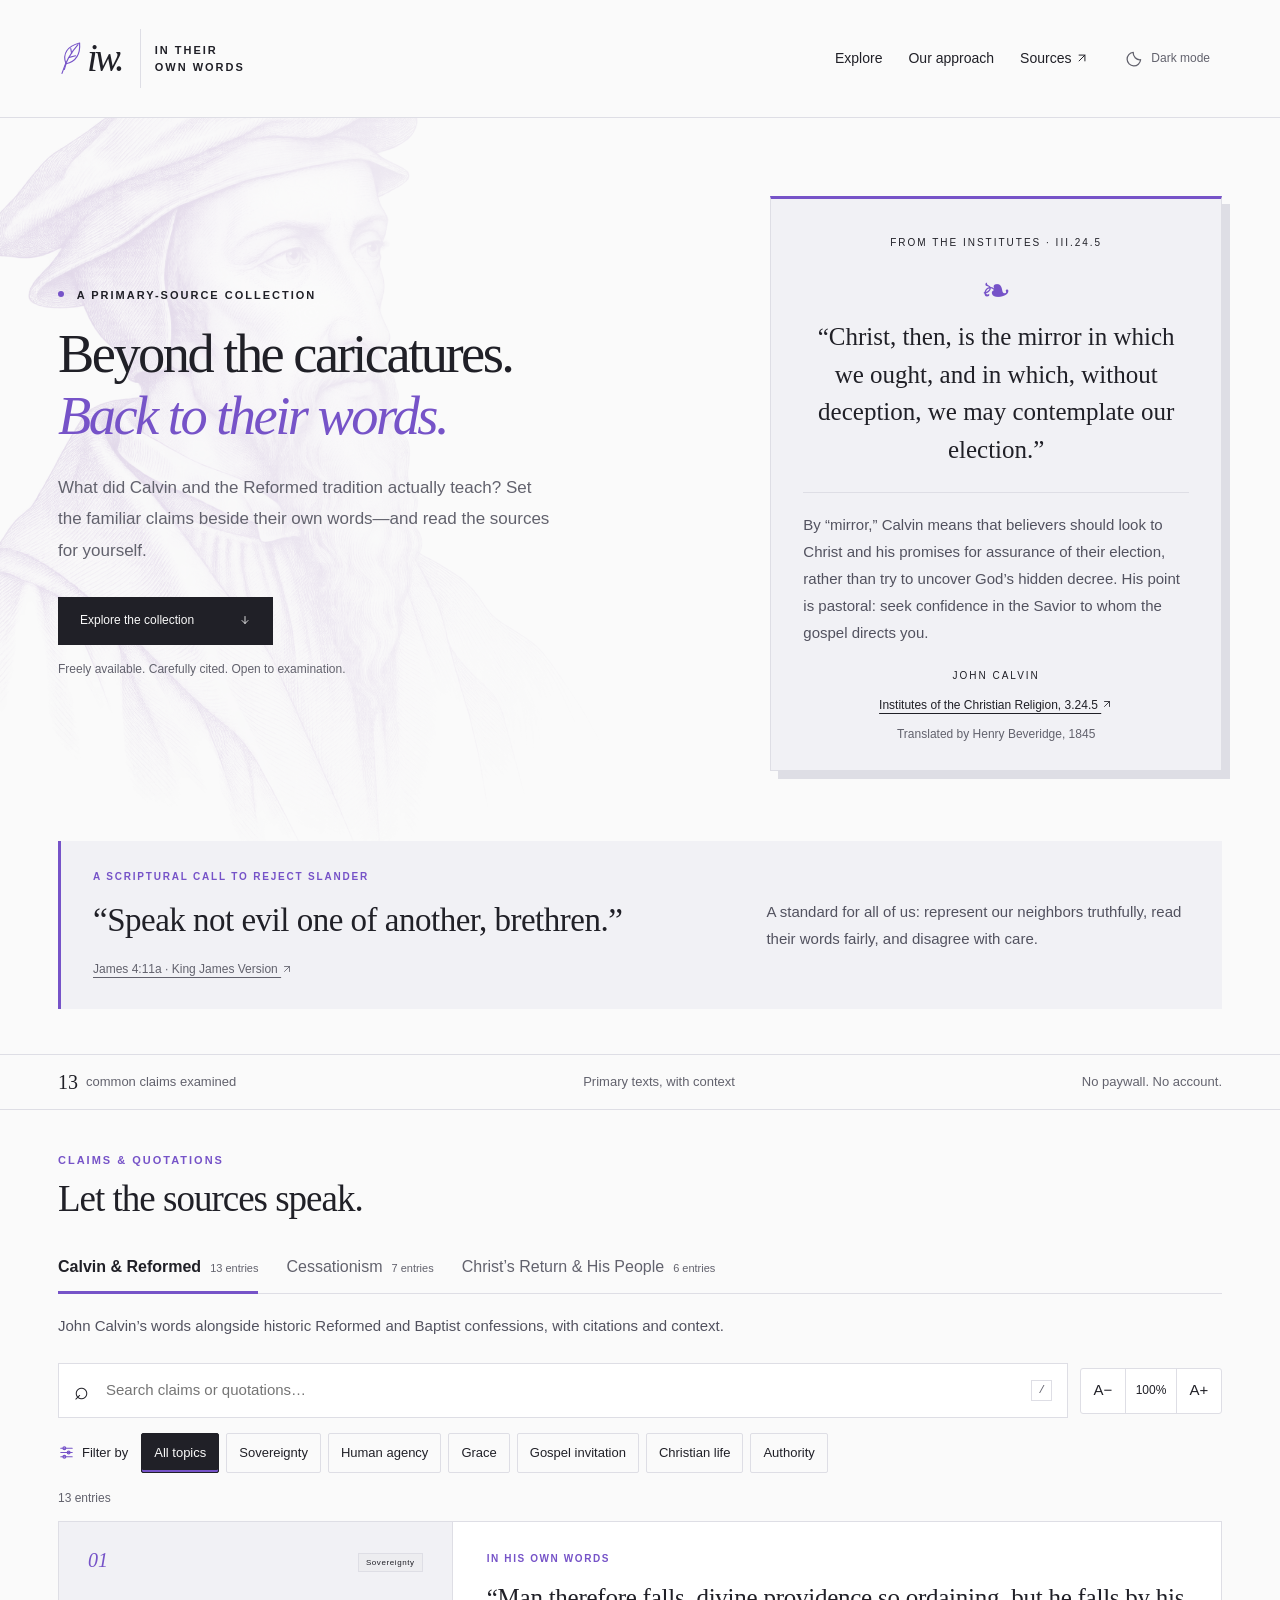
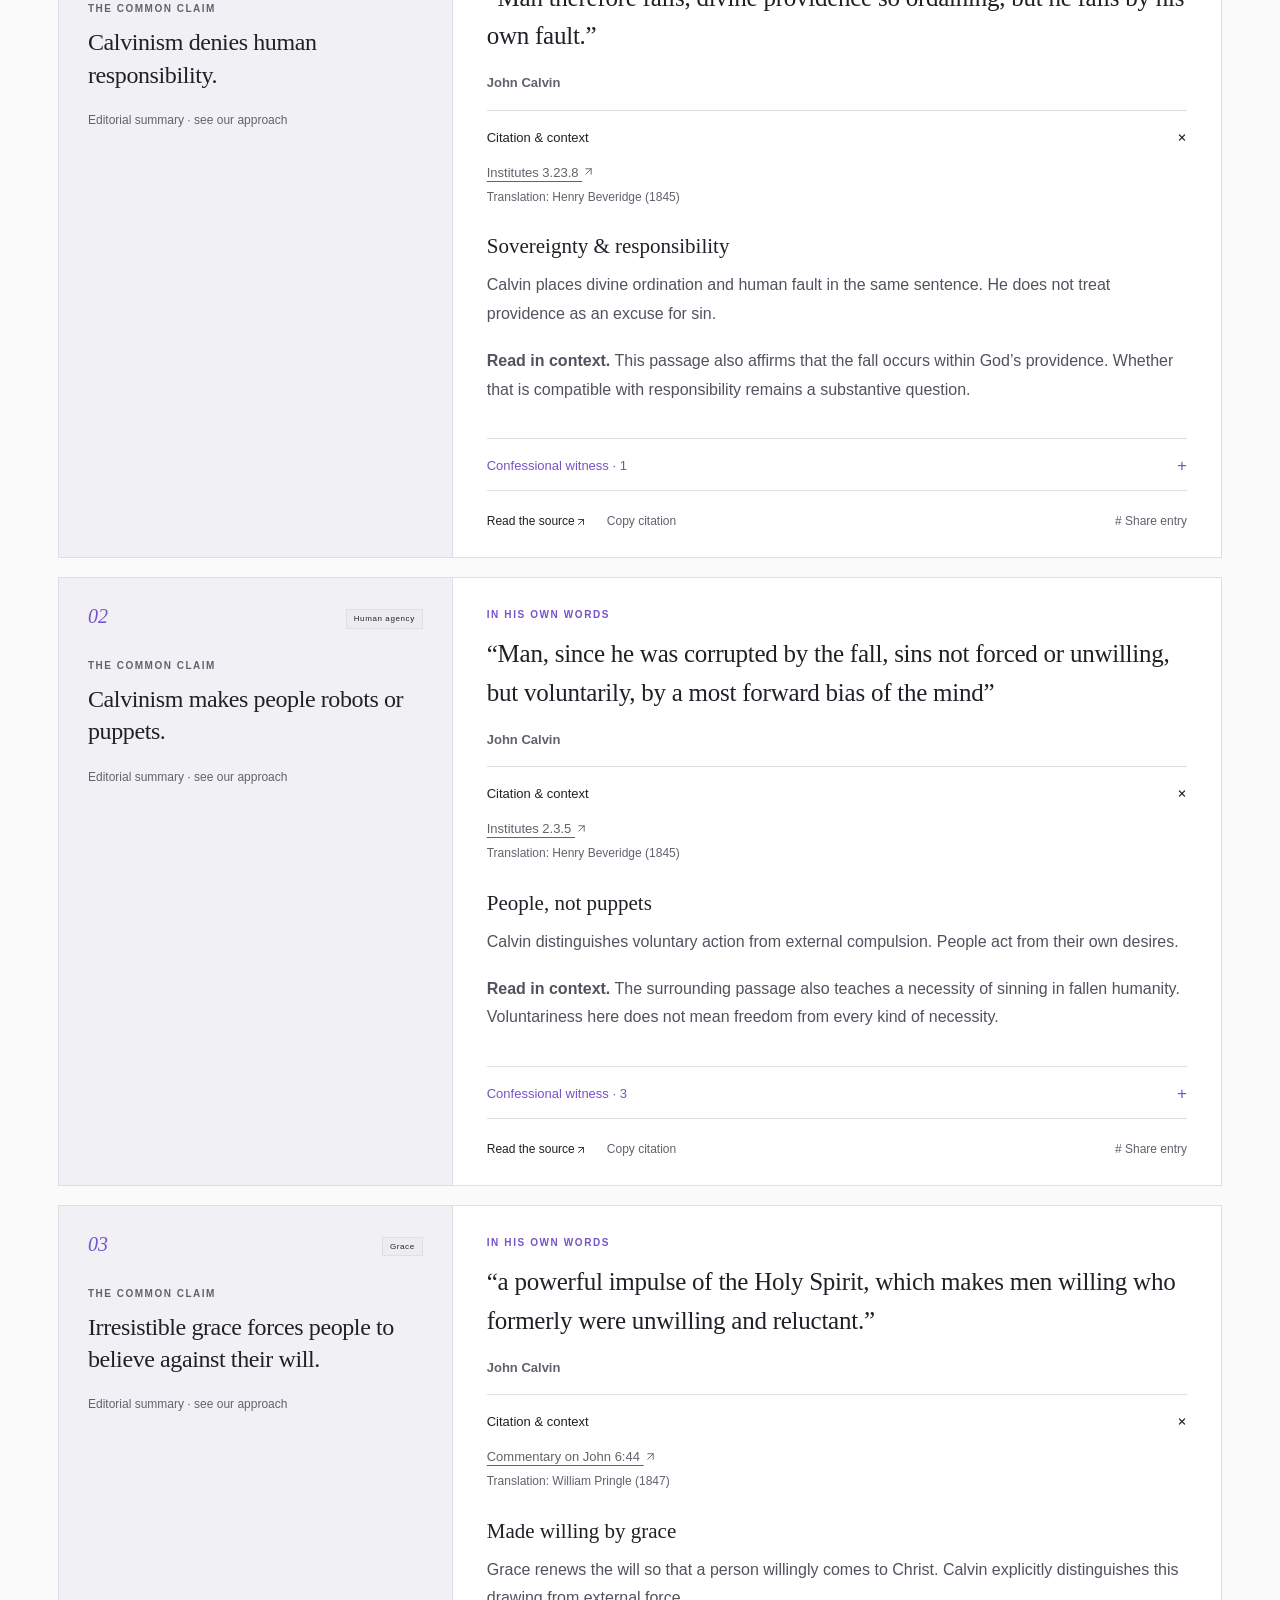
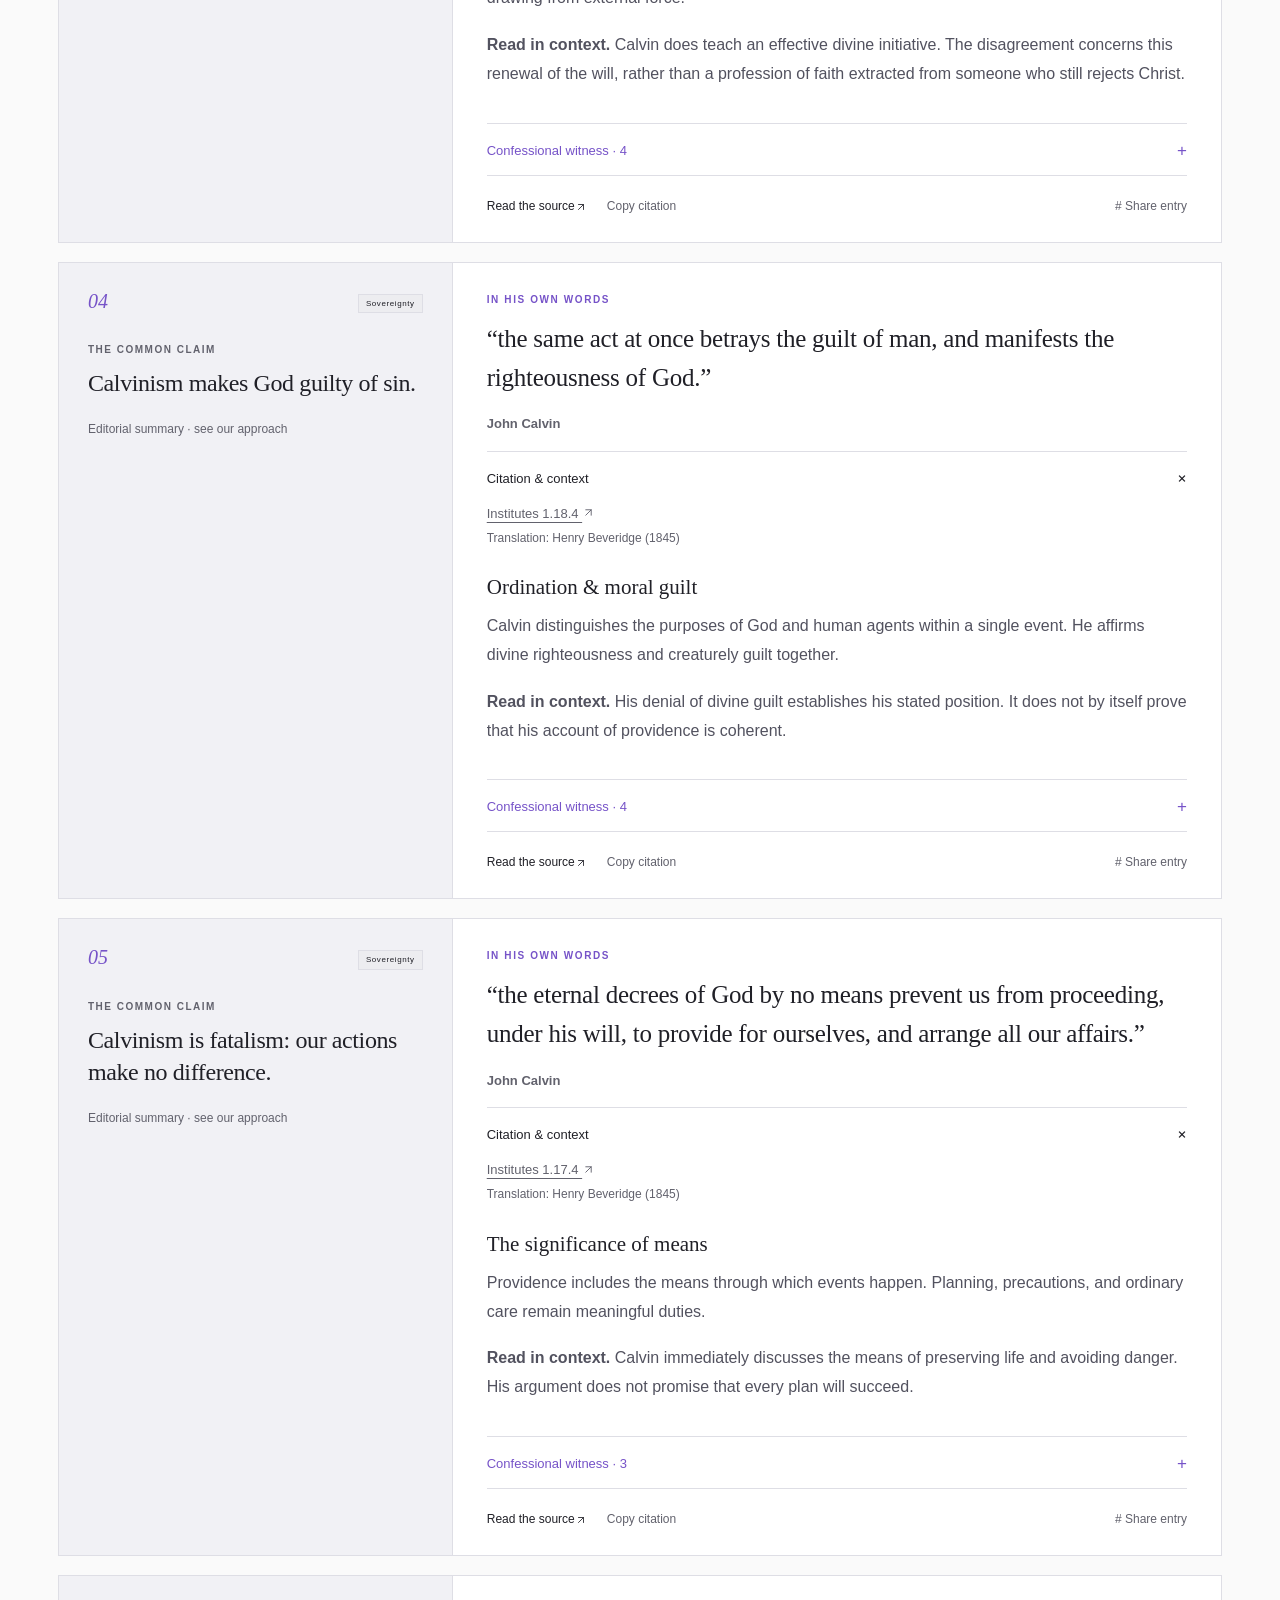
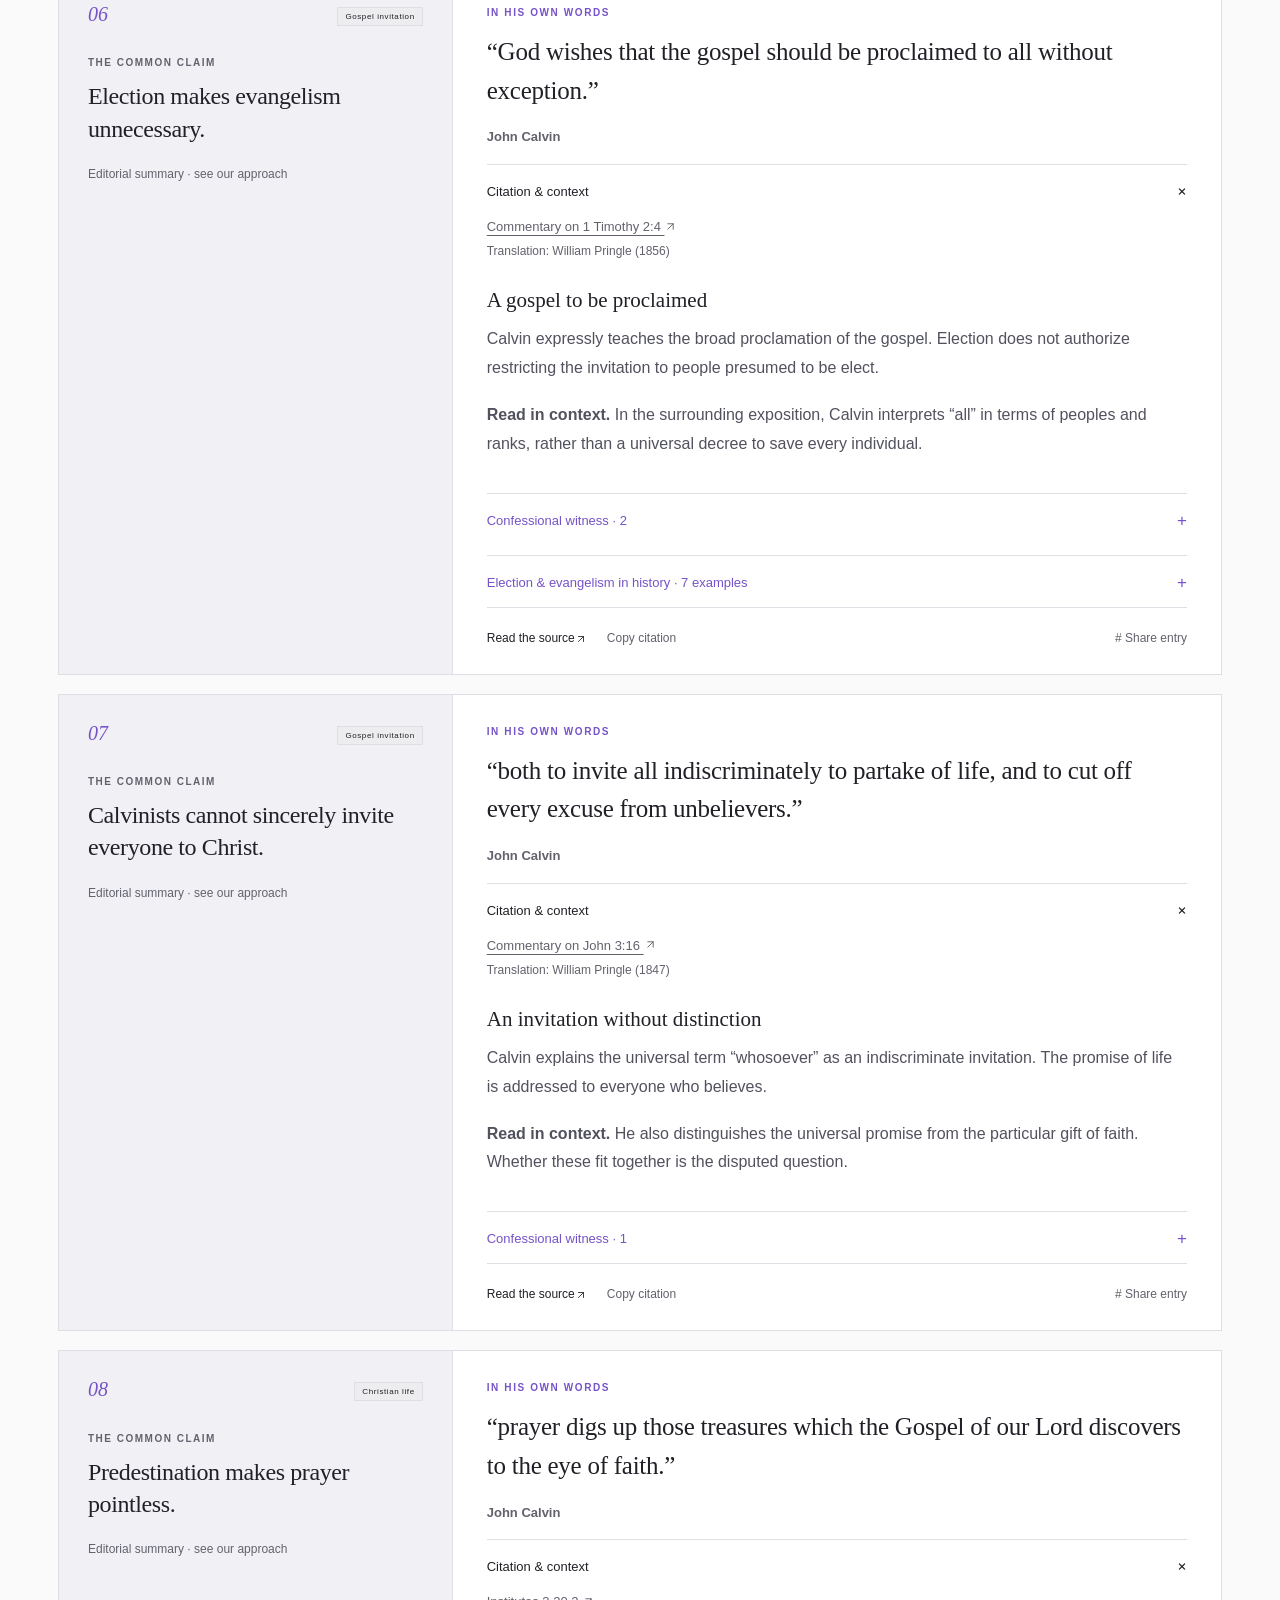
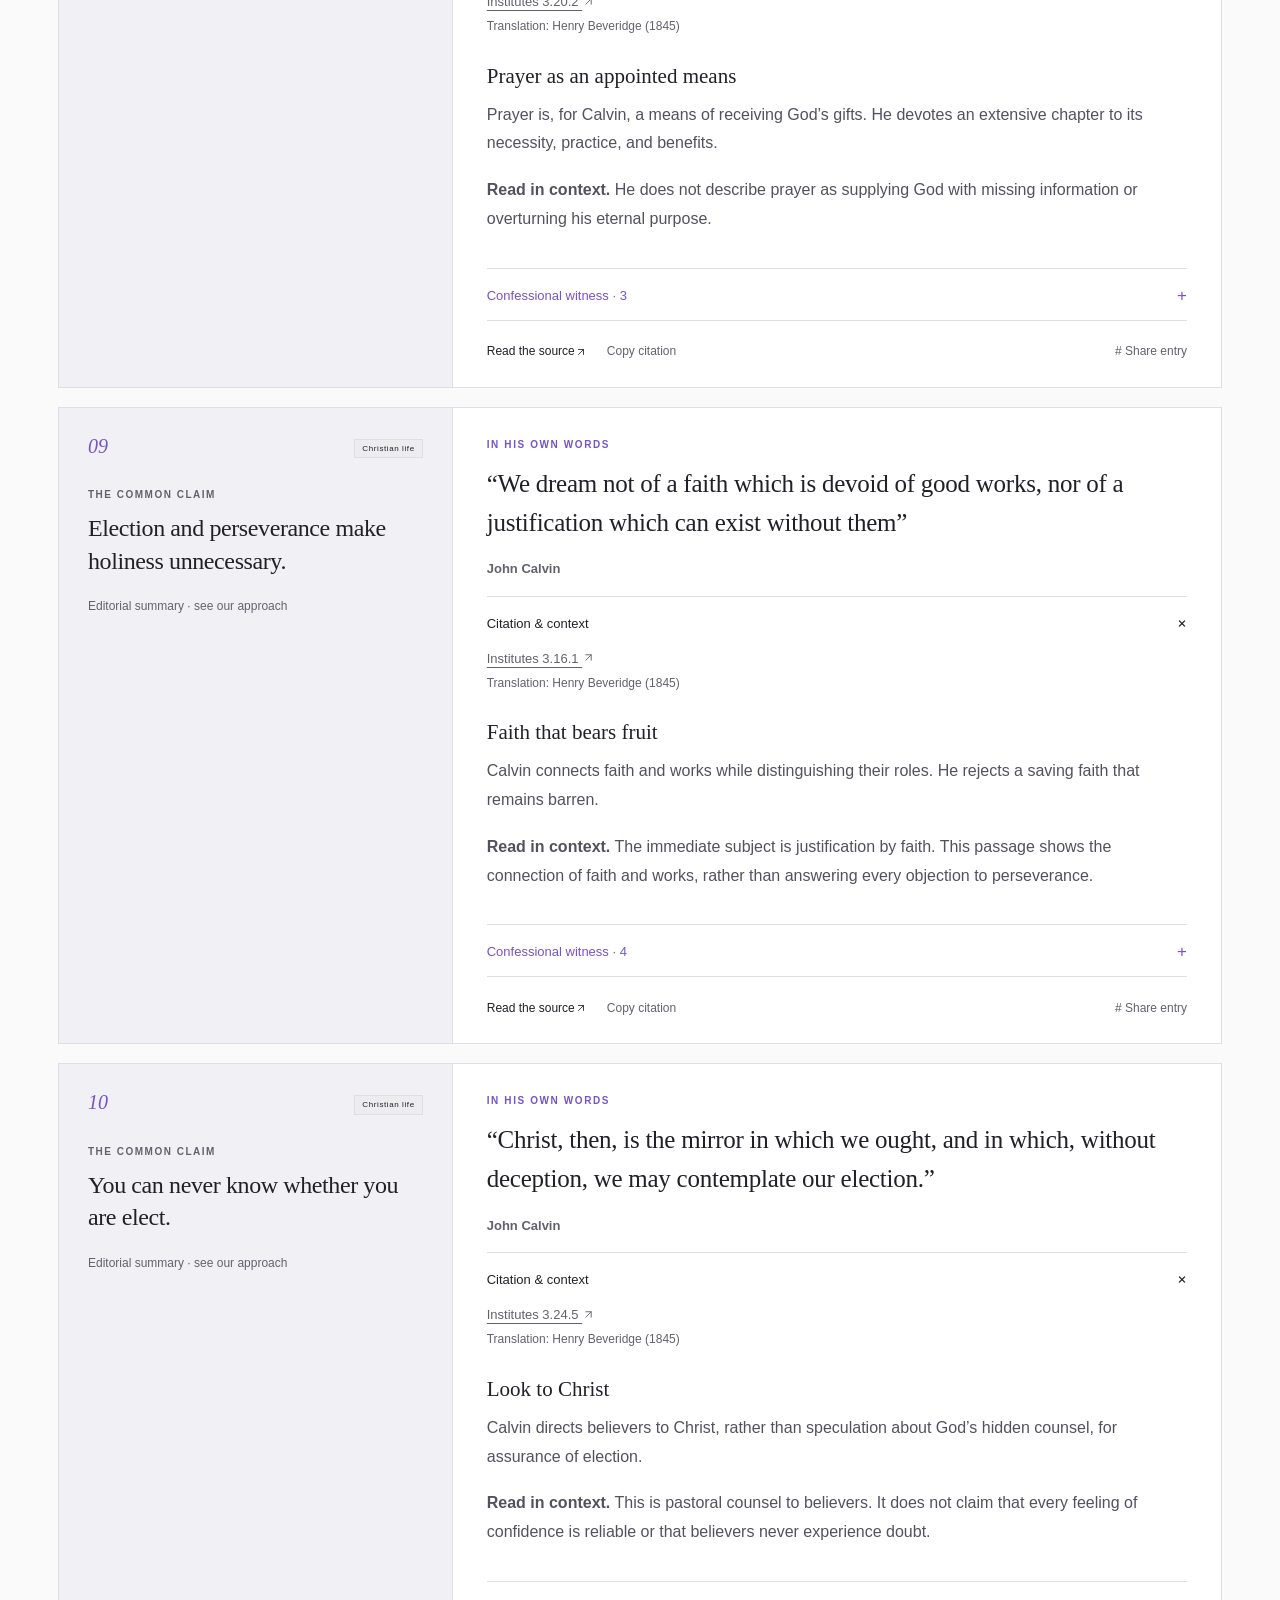
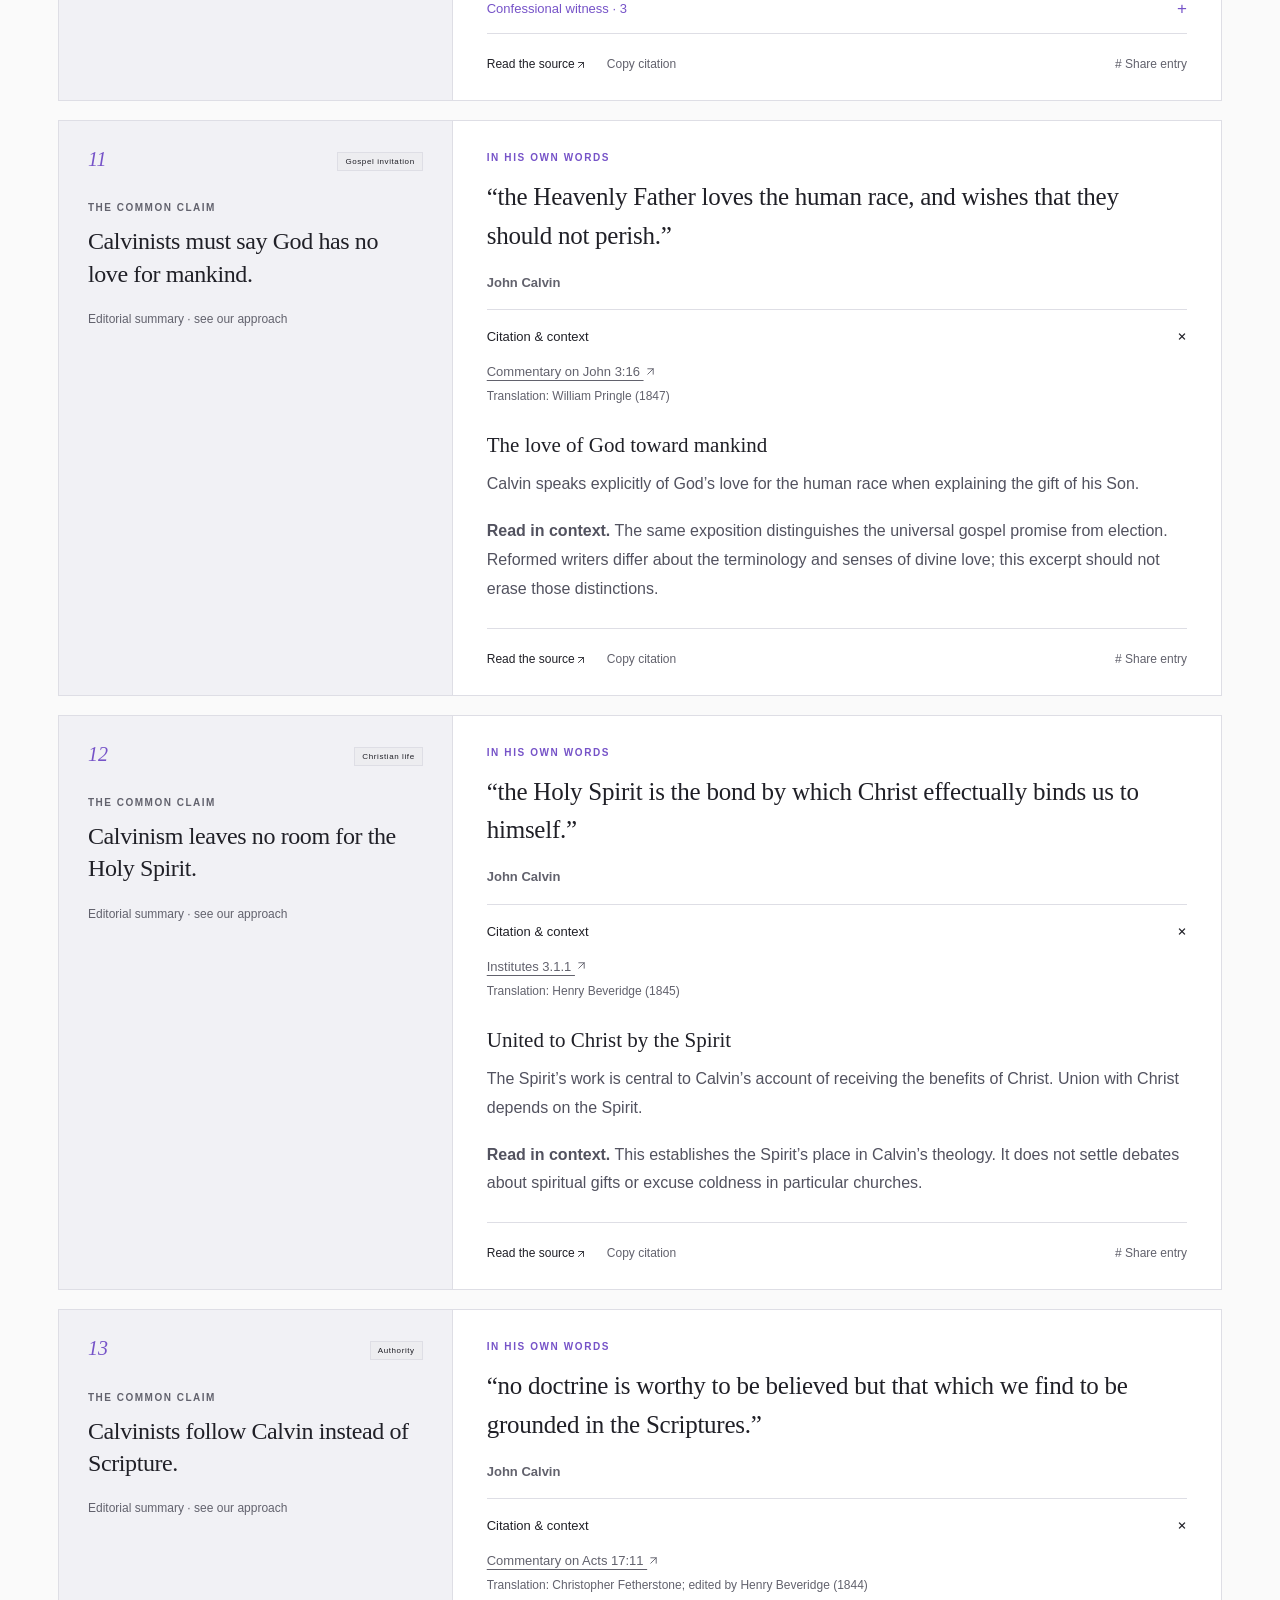
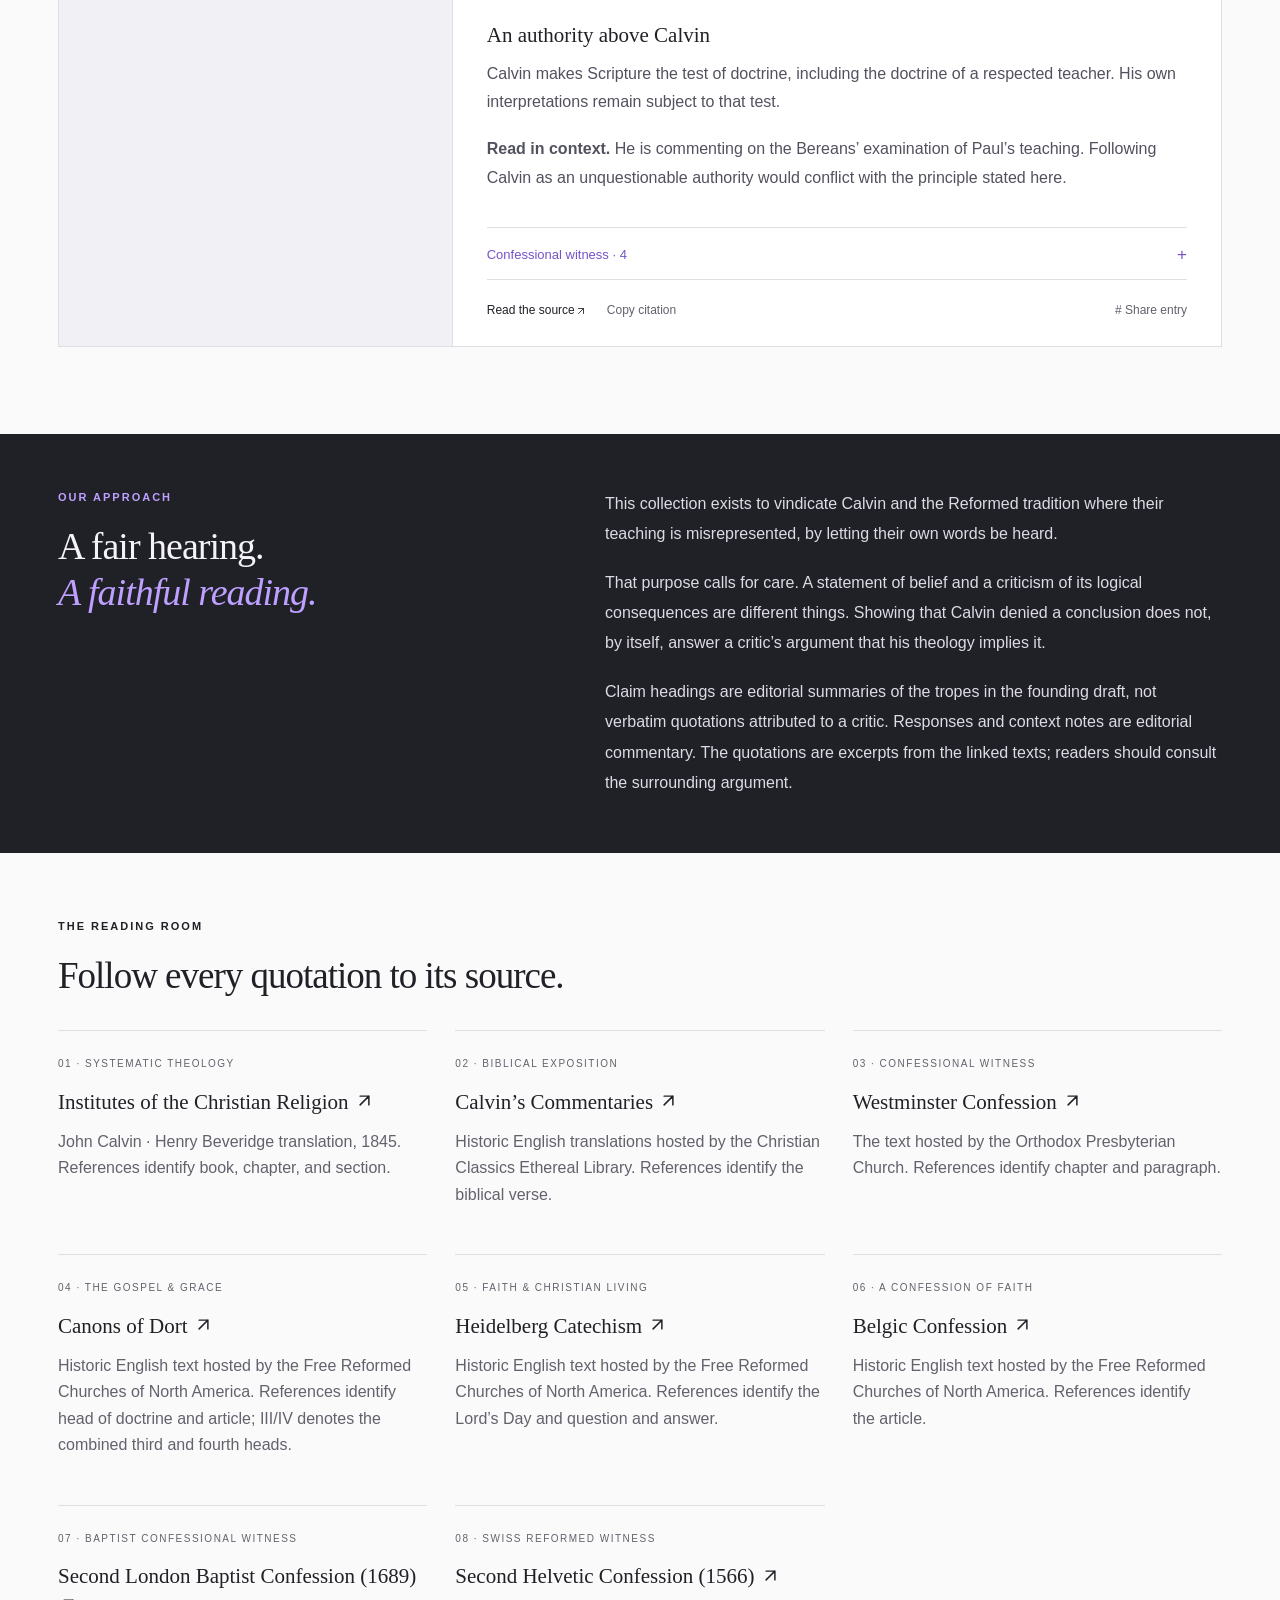
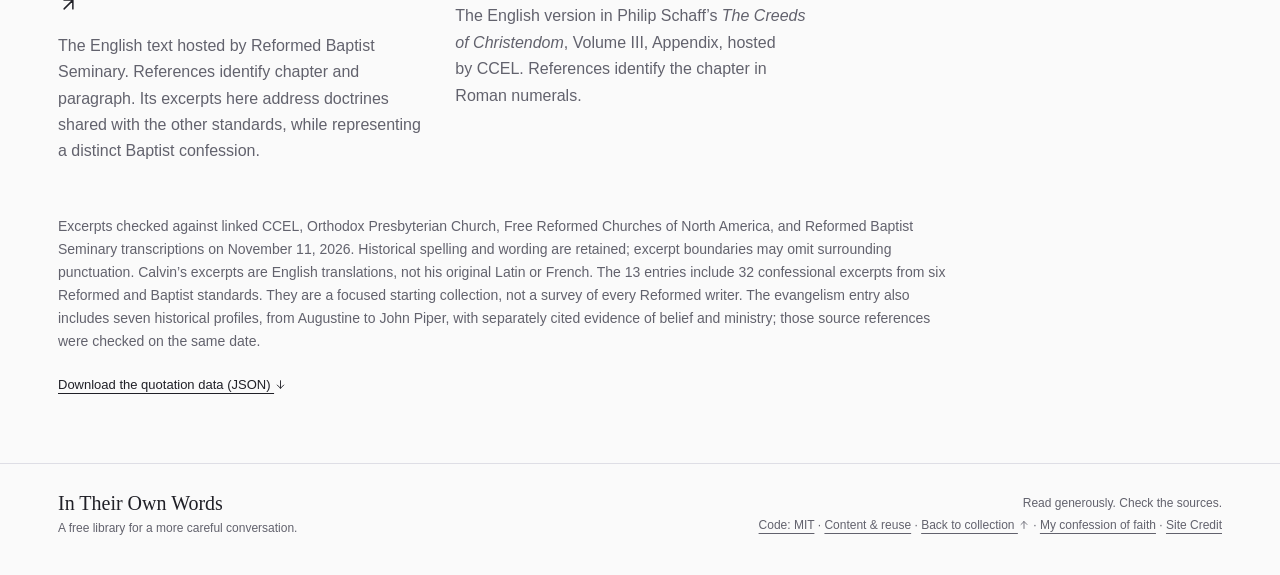
==== commit f2fc3b61: "Address claim that cessationists deny God still speaks" ====
--- a/index.html
+++ b/index.html
@@ -34,7 +34,7 @@
 </section></details>
 <div class="collection-strip"><span><b>13</b> common claims examined</span><span>Primary texts, with context</span><span>No paywall. No account.</span></div>
 <section class="library" id="library"><div class="section-heading"><div><p class="eyebrow">CLAIMS &amp; QUOTATIONS</p><h2>Let the sources speak.</h2></div></div>
-<p class="collection-chooser-label">Choose a collection</p><nav class="collection-tabs" aria-label="Choose a collection"><a href="./#library" aria-current="page"><span class="collection-name">Calvin &amp; Reformed</span><span class="collection-count">13 entries</span><span class="collection-state">Current collection</span></a><a href="./cessationists.html#library"><span class="collection-name">Cessationists</span><span class="collection-count">6 entries</span><span class="collection-state">View collection</span></a><a href="./christs-return.html#library"><span class="collection-name">Christ’s Return &amp; His People</span><span class="collection-count">6 entries</span><span class="collection-state">View collection</span></a></nav>
+<p class="collection-chooser-label">Choose a collection</p><nav class="collection-tabs" aria-label="Choose a collection"><a href="./#library" aria-current="page"><span class="collection-name">Calvin &amp; Reformed</span><span class="collection-count">13 entries</span><span class="collection-state">Current collection</span></a><a href="./cessationists.html#library"><span class="collection-name">Cessationism</span><span class="collection-count">7 entries</span><span class="collection-state">View collection</span></a><a href="./christs-return.html#library"><span class="collection-name">Christ’s Return &amp; His People</span><span class="collection-count">6 entries</span><span class="collection-state">View collection</span></a></nav>
 <div class="collection-intro"><p>John Calvin’s words alongside historic Reformed and Baptist confessions, with citations and context.</p></div>
 <div class="tools" hidden><label class="search"><span aria-hidden="true">⌕</span><input id="search" type="search" placeholder="Search claims or quotations…" aria-label="Search the collection"><kbd aria-hidden="true">/</kbd></label><button id="search-clear" class="reset" type="button" hidden><span aria-hidden="true">×</span> Clear search</button><div class="reading-controls" id="reading-controls" role="group" aria-label="Reading text size" hidden><span>Text size</span><button type="button" id="text-smaller" aria-label="Decrease reading text size">A−</button><button type="button" id="text-reset" aria-label="Reset reading text size to 100 percent">100%</button><button type="button" id="text-larger" aria-label="Increase reading text size">A+</button><span id="text-size-status" class="sr-only" role="status" aria-live="polite"></span></div></div>
 <details class="topic-disclosure" id="topic-disclosure" data-mobile-collapse open hidden><summary>Filter topics<span id="filter-count"></span></summary><div id="filters" class="filters" role="group" aria-label="Filter by topics" aria-describedby="filter-help" hidden><span class="filter-label"><svg width="17" height="17" viewBox="0 0 24 24" fill="none" stroke="currentColor" stroke-width="1.7" stroke-linecap="round" aria-hidden="true"><path d="M4 6h16M4 12h16M4 18h16"/><circle cx="9" cy="6" r="2"/><circle cx="15" cy="12" r="2"/><circle cx="9" cy="18" r="2"/></svg>Filter by<span id="filter-help" class="sr-only">Choose one or more topics</span><button id="clear-topics" class="clear-topics" type="button" aria-label="Clear topic filters" hidden><svg width="15" height="15" viewBox="0 0 24 24" fill="none" stroke="currentColor" stroke-width="1.8" stroke-linecap="round" stroke-linejoin="round" aria-hidden="true"><path d="M3 10a9 9 0 1 1 2 8M3 4v6h6"/></svg><span>Clear</span></button></span></div></details>
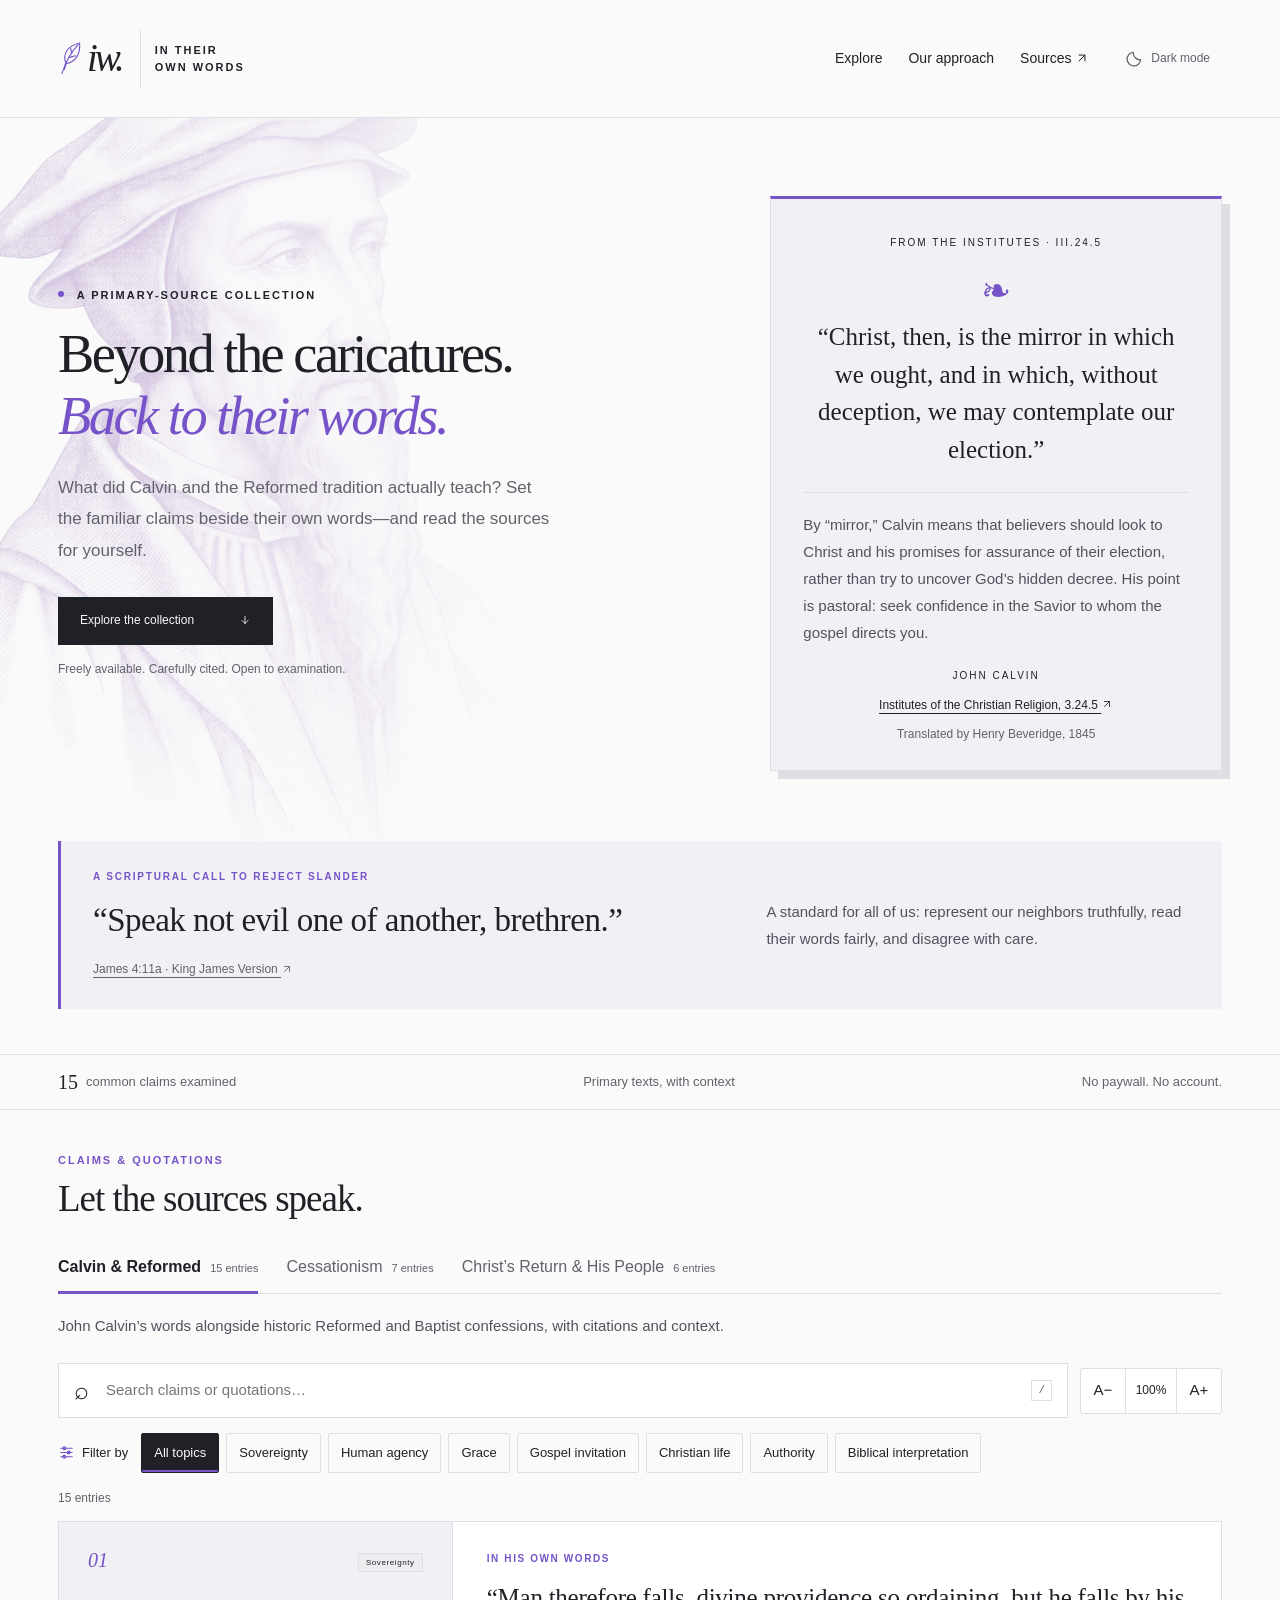
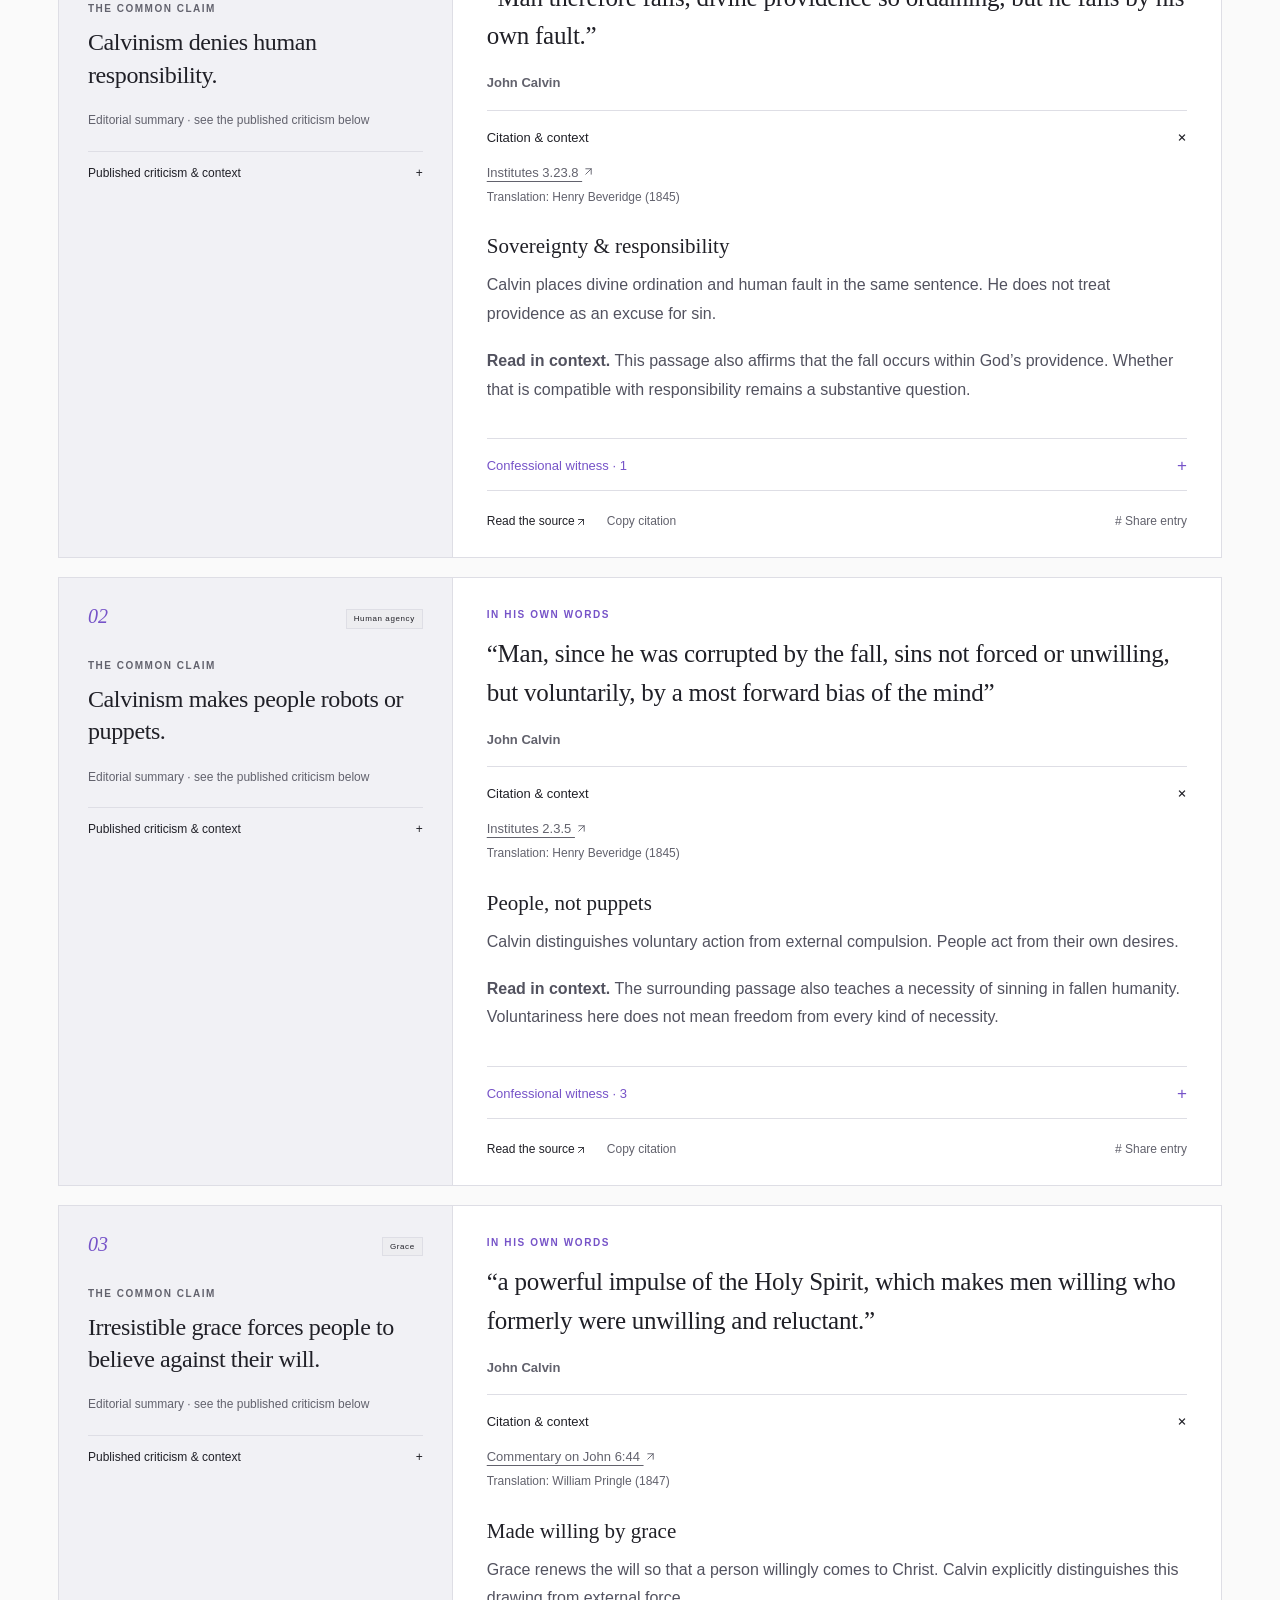
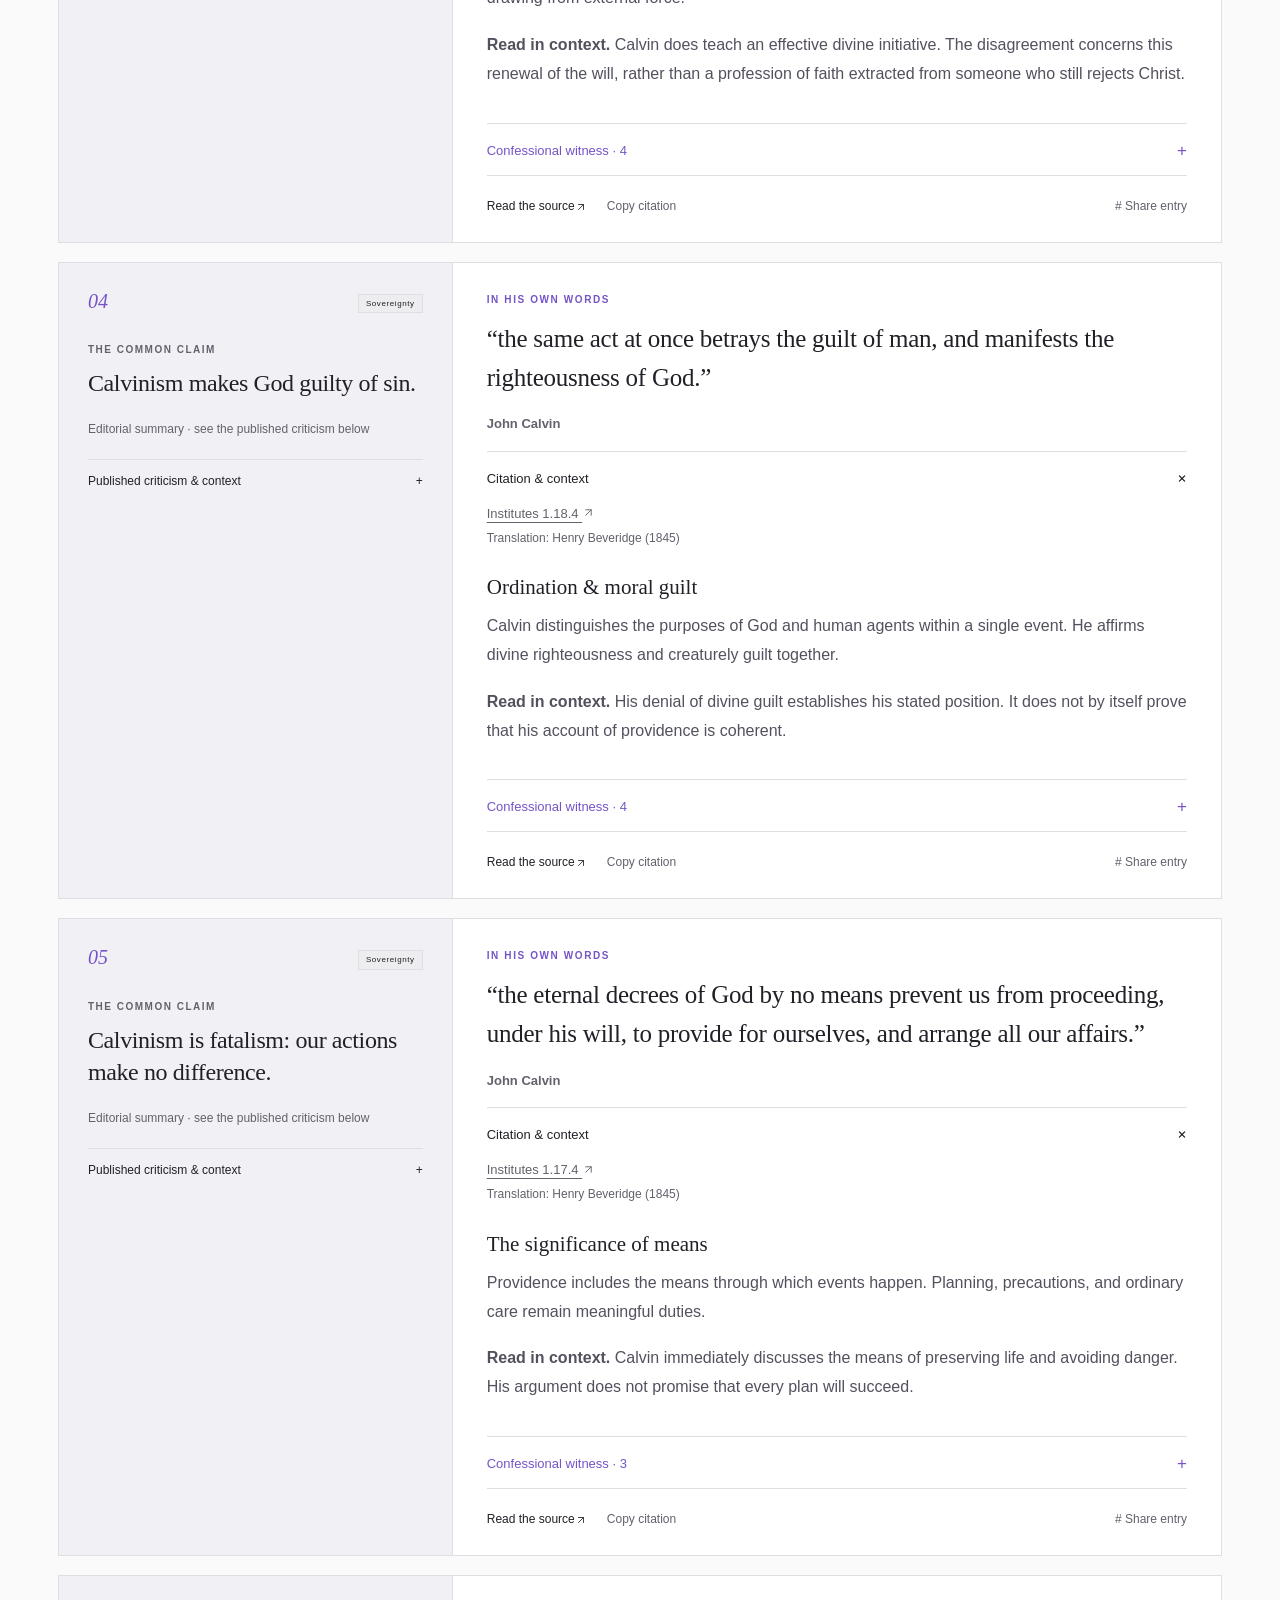
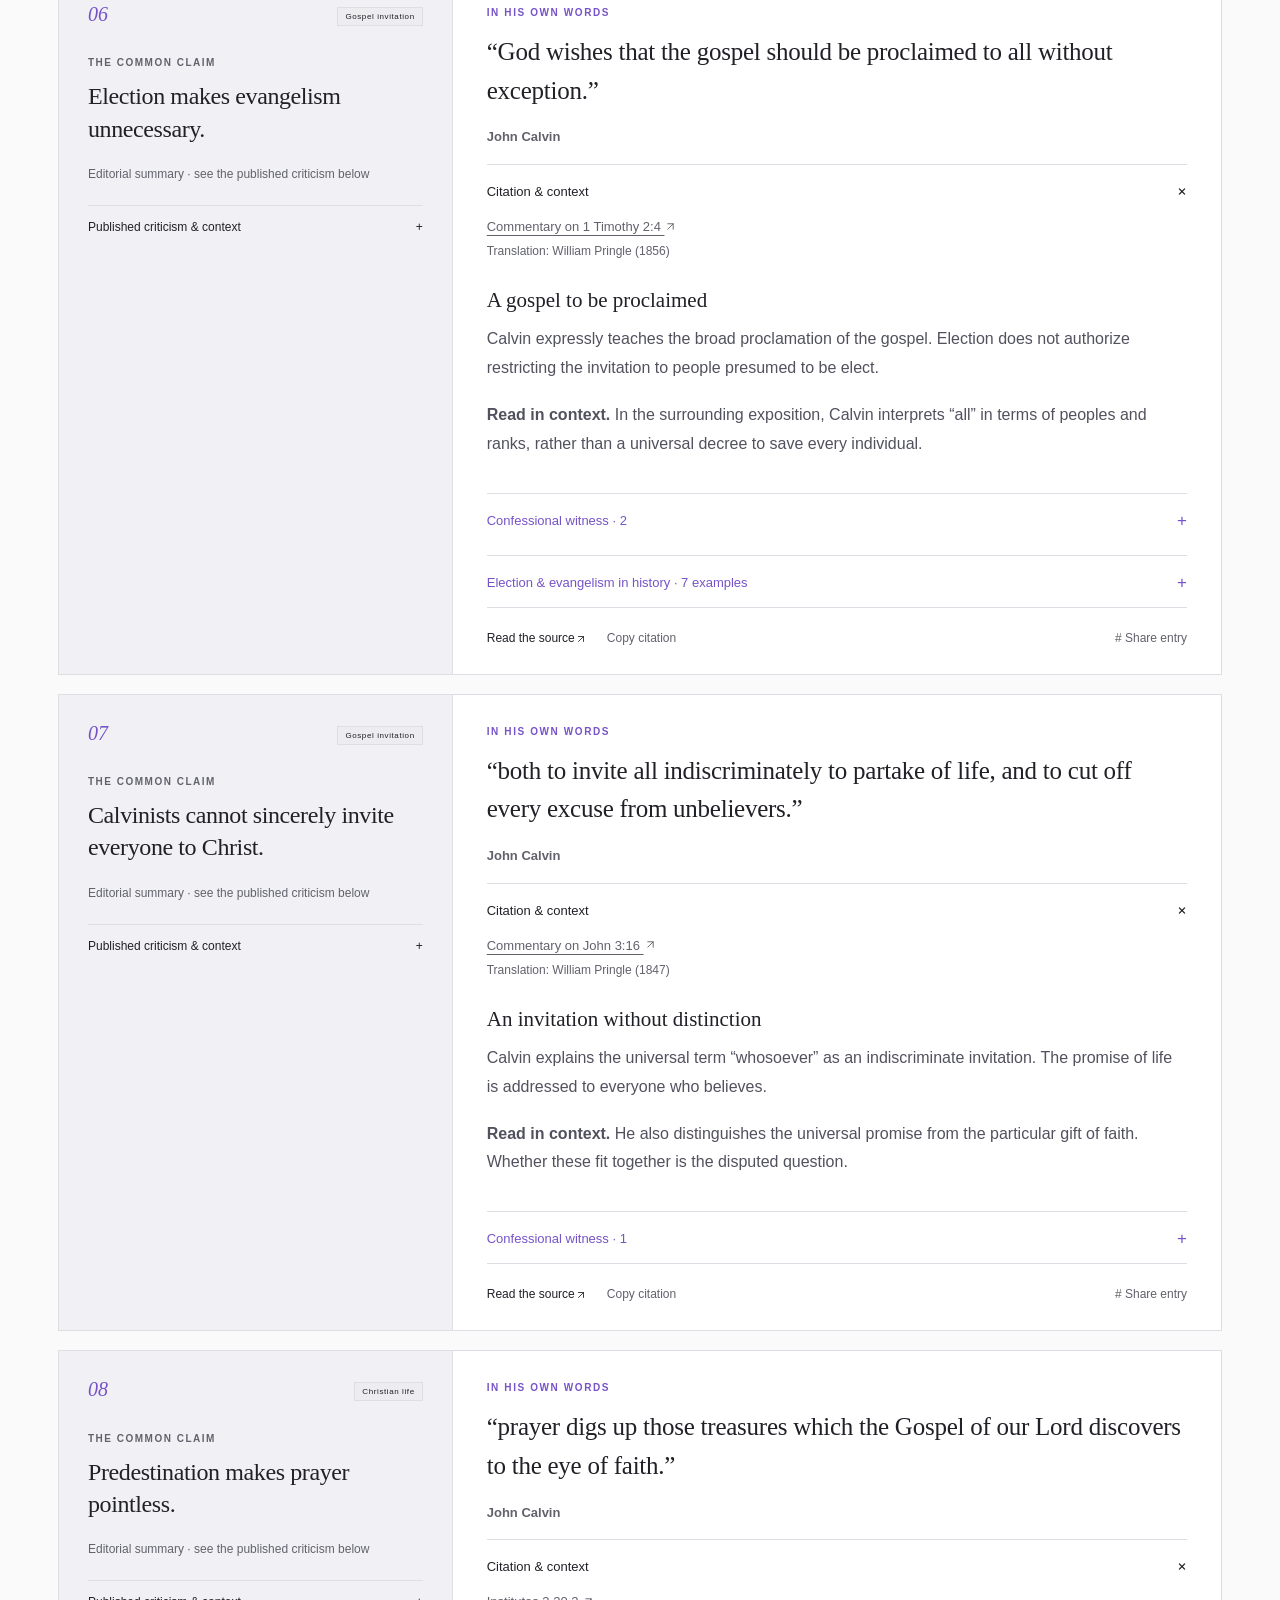
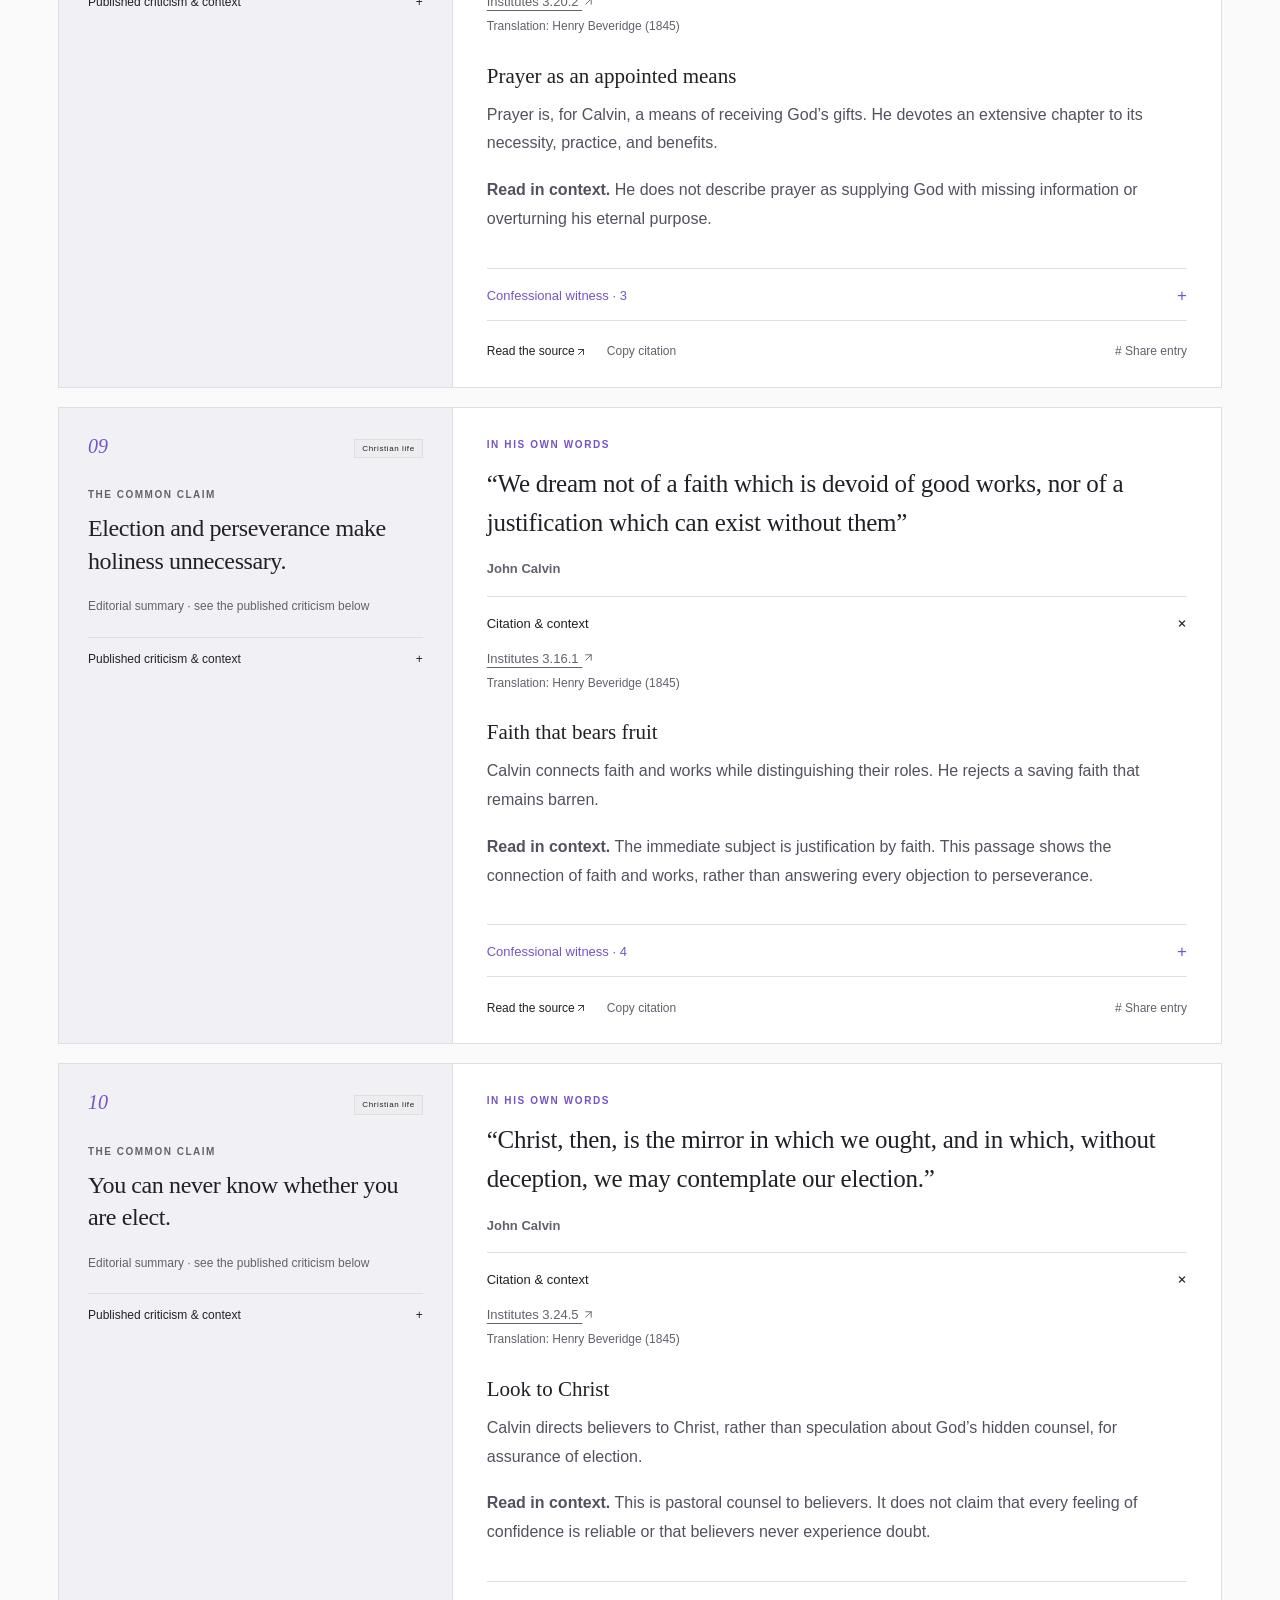
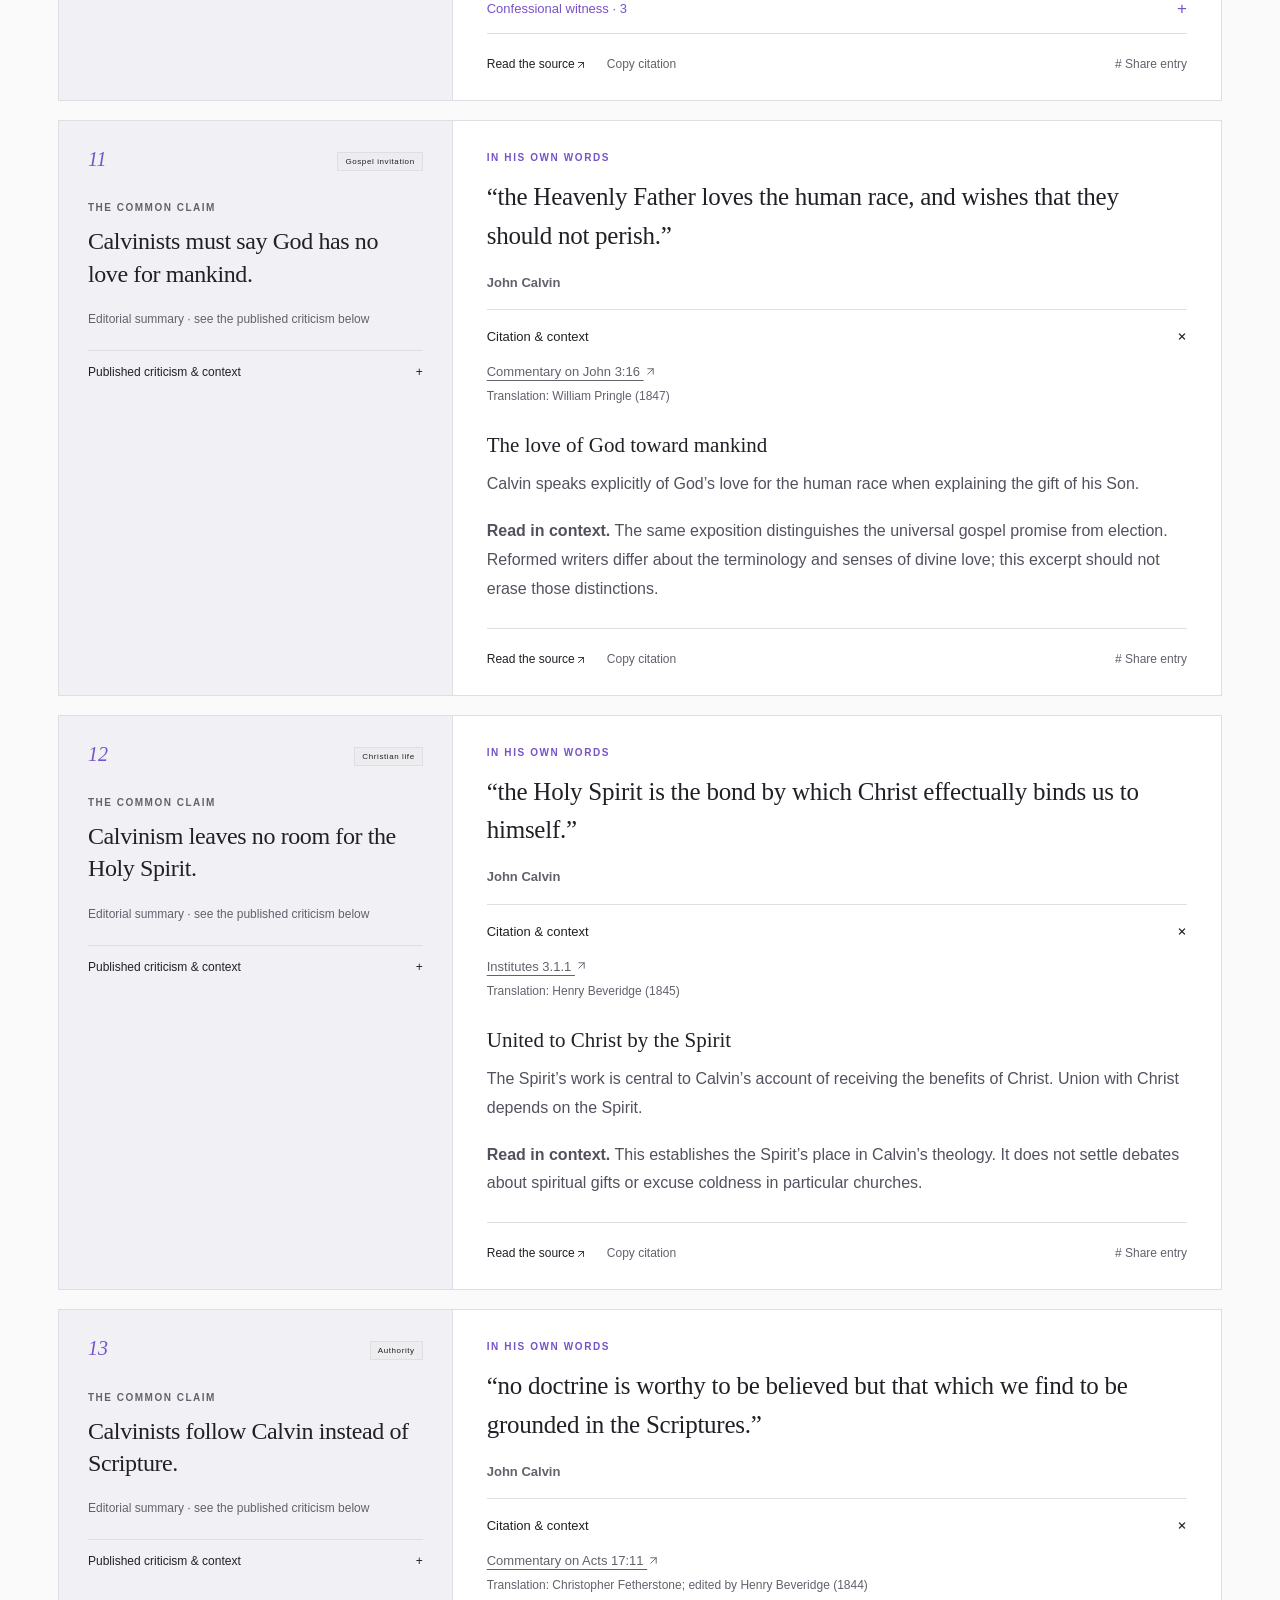
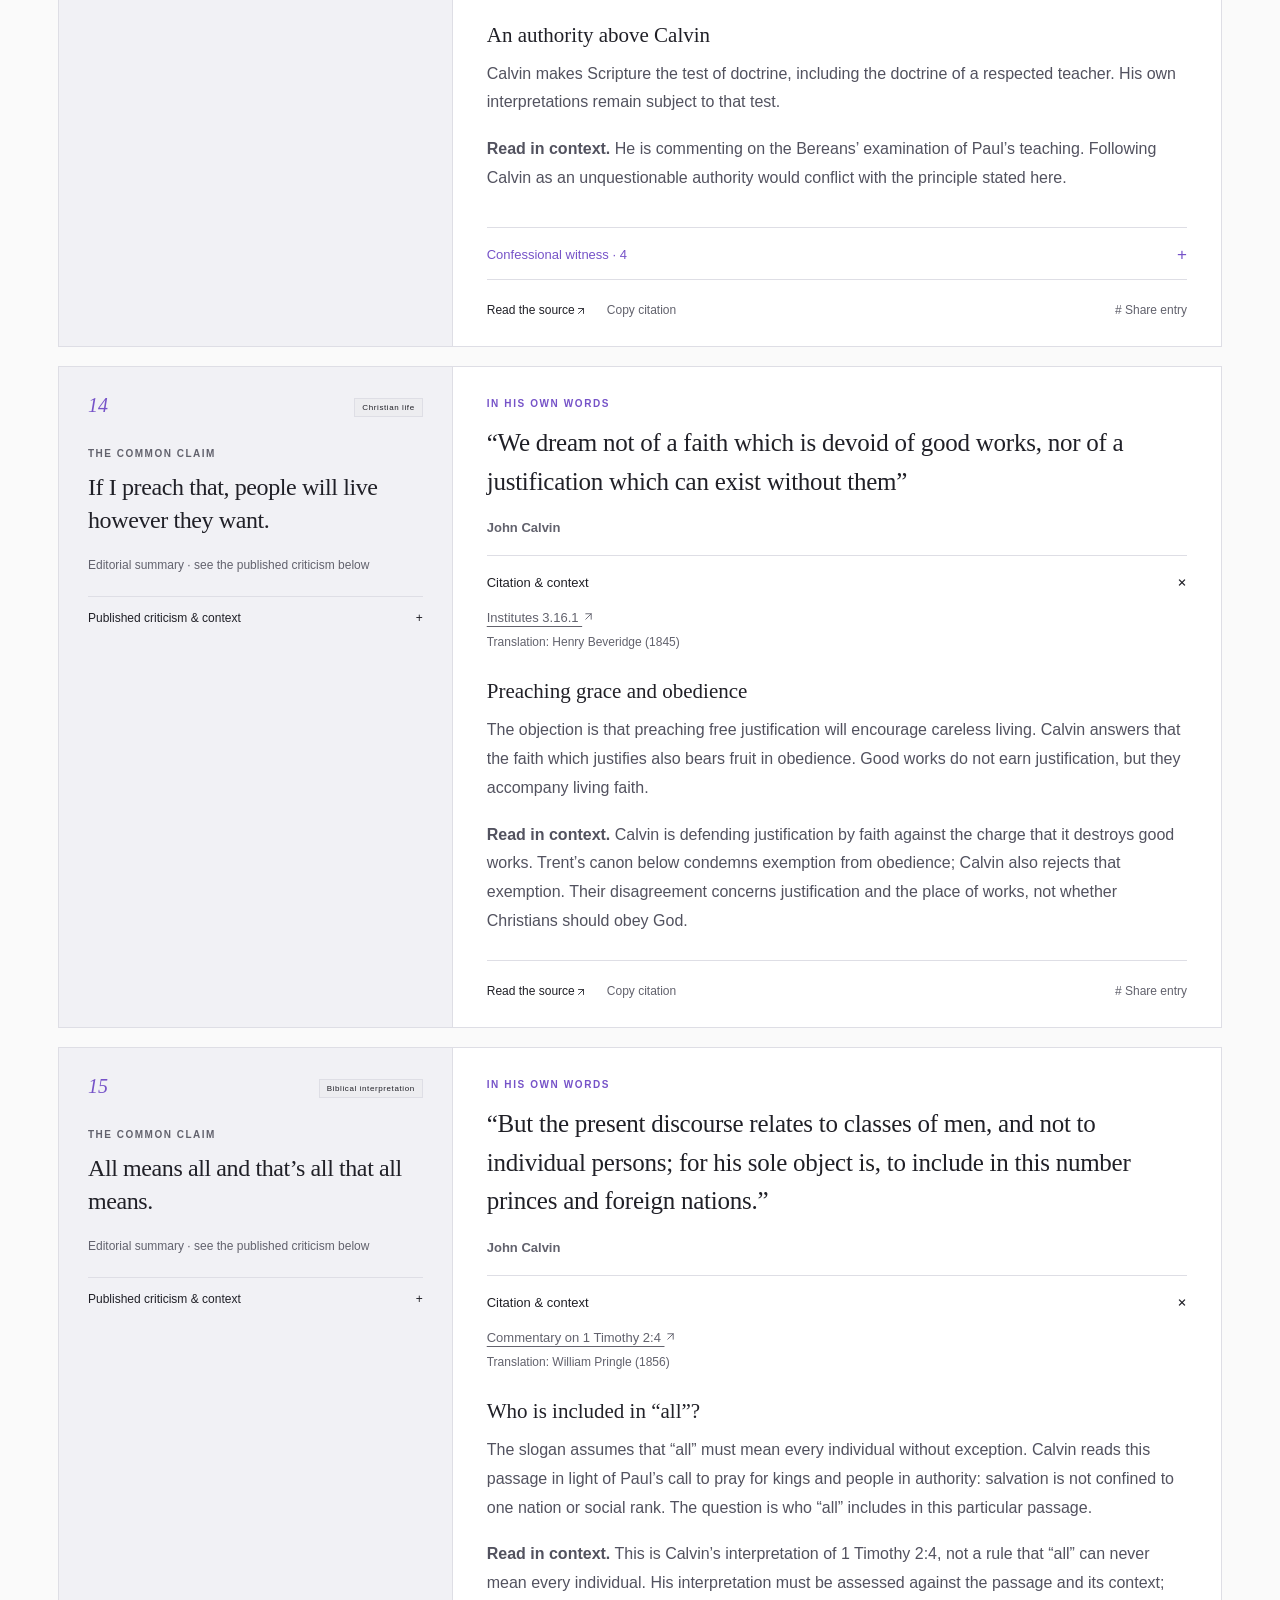
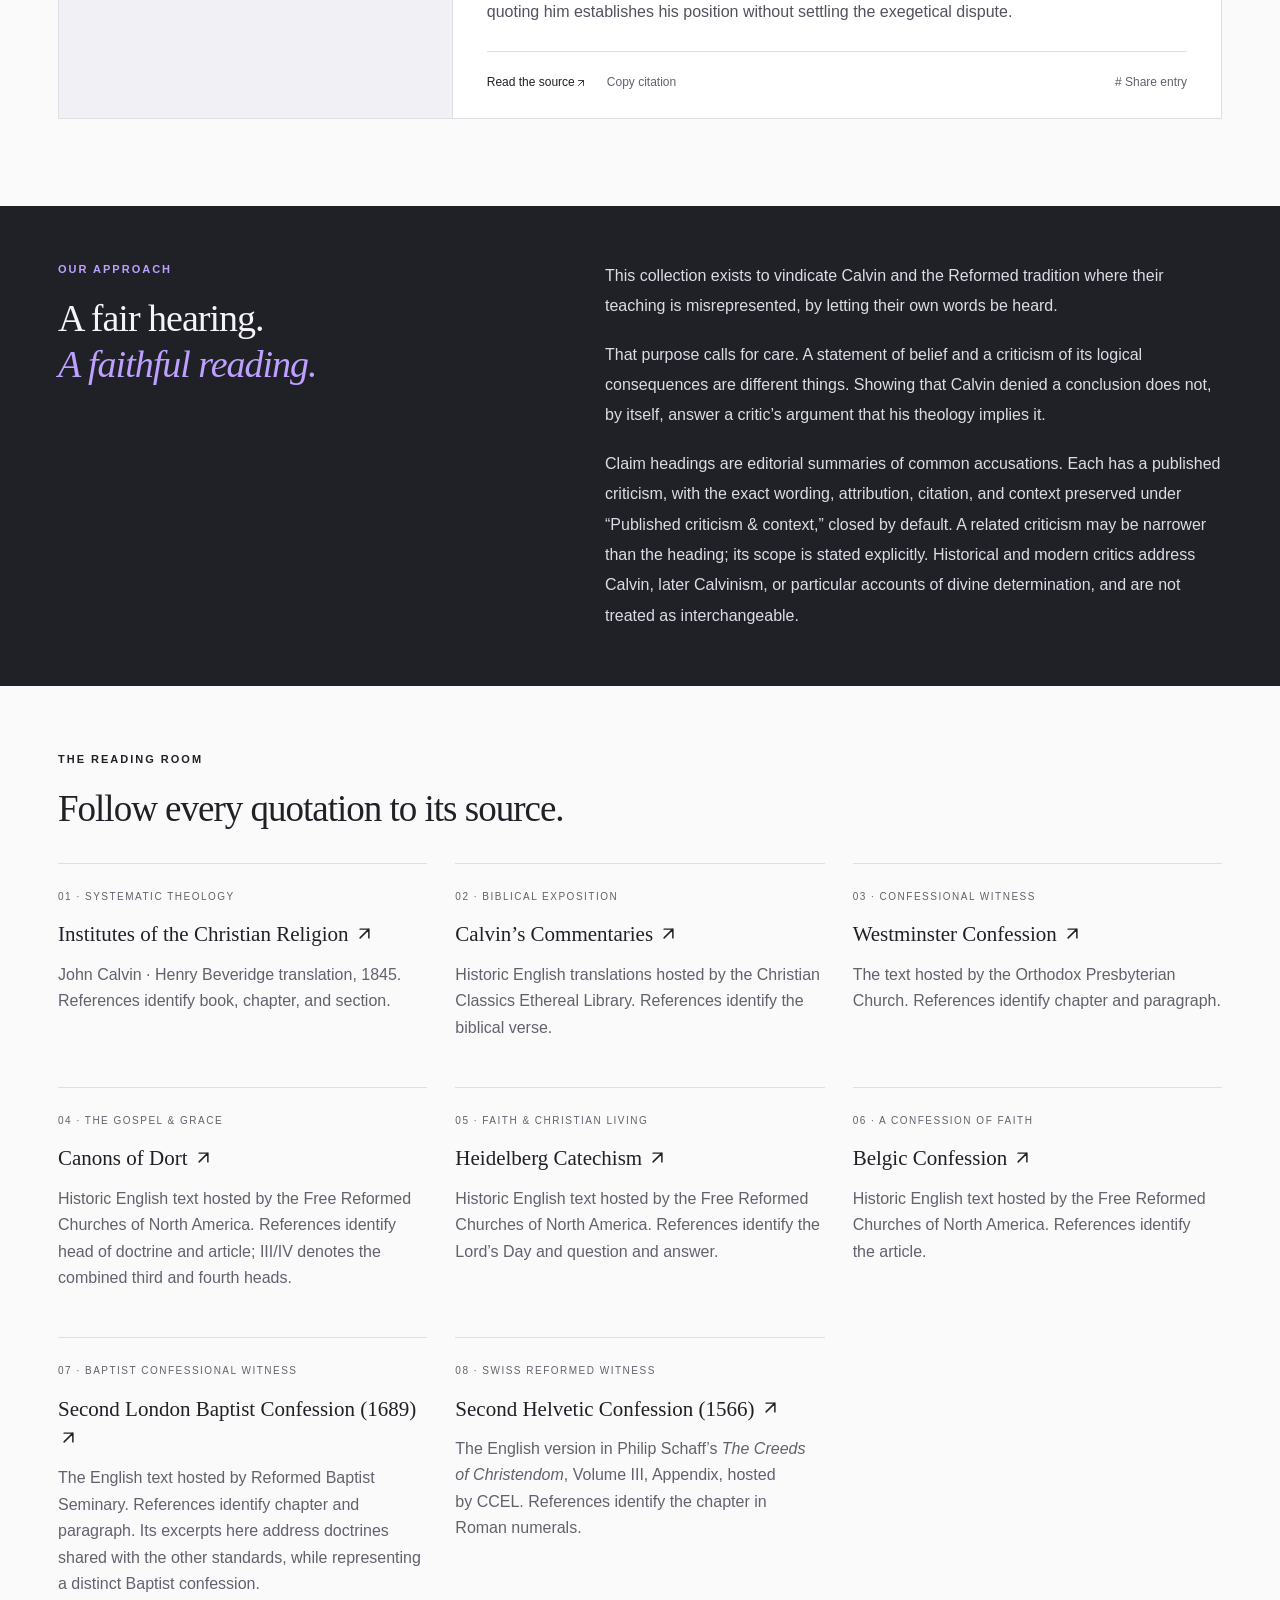
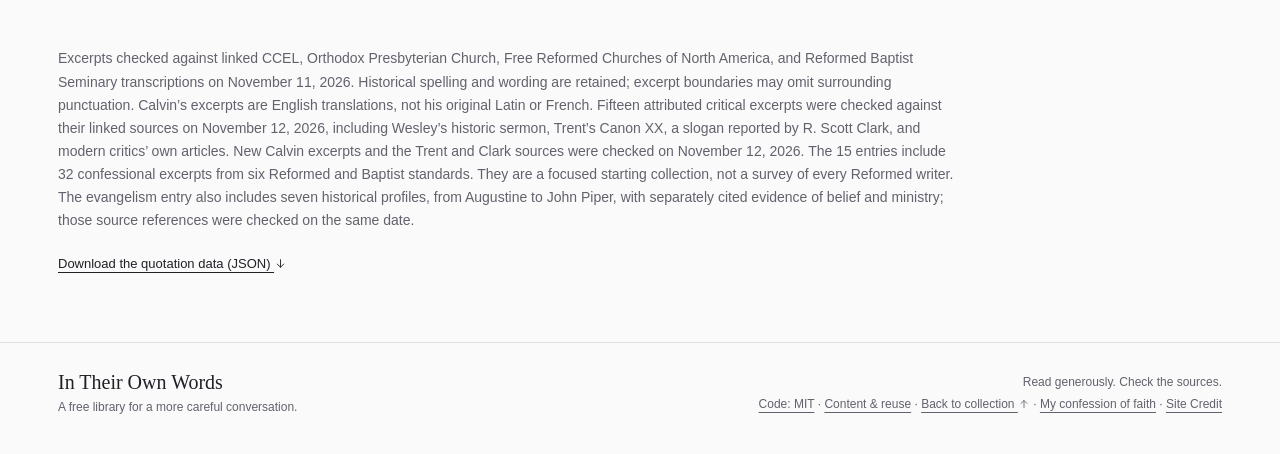
==== commit 707770bc: "Expand cited theological claims and restore Calvin homepage portrait" ====
--- a/index.html
+++ b/index.html
@@ -3,7 +3,7 @@
 <head>
 <meta charset="utf-8"><meta name="viewport" content="width=device-width,initial-scale=1">
 <title>In Their Own Words — Calvin, beyond the caricatures</title>
-<meta name="description" content="Explore 13 common claims about Calvinism alongside John Calvin’s own words, precise citations, and historical context. A free primary-source reading library.">
+<meta name="description" content="Explore 15 common claims about Calvinism alongside John Calvin’s own words, precise citations, and historical context. A free primary-source reading library.">
 <link rel="canonical" href="https://intheirownwords.site/">
 <meta property="og:type" content="website">
 <meta property="og:site_name" content="In Their Own Words">
@@ -27,33 +27,35 @@
 <a class="skip" href="#library">Skip to the quotations</a>
 <header class="site-header"><a class="brand" href="./" aria-label="In Their Own Words home"><span class="brand-symbol" aria-hidden="true"><svg class="brand-quill" width="24" height="38" viewBox="0 0 30 46" fill="none" stroke="currentColor" stroke-width="1.4" stroke-linecap="round" stroke-linejoin="round"><path d="M5 41C9 28 16 15 25 5"/><path d="M10 29C5 16 12 7 27 3c1 13-4 23-17 26Z"/><path d="m14 21 8-2M17 16l-1-6M10 29l-2 7"/></svg><span class="brand-mark">iw.</span></span><span>IN THEIR<br>OWN WORDS</span></a><nav id="site-navigation" aria-label="Main navigation"><a href="#library">Explore</a><a href="#approach">Our approach</a><a href="#sources">Sources <span aria-hidden="true"><svg class="ui-arrow" width="16" height="16" viewBox="0 0 24 24" fill="none" stroke="currentColor" stroke-width="1.7" stroke-linecap="round" stroke-linejoin="round" aria-hidden="true" focusable="false"><path d="M7 17 17 7M7 7h10v10"/></svg></span></a></nav><div class="header-controls"><button type="button" class="theme-toggle" id="theme-toggle" hidden><svg class="theme-icon moon-icon" width="20" height="20" viewBox="0 0 24 24" fill="none" stroke="currentColor" stroke-width="1.7" stroke-linecap="round" stroke-linejoin="round" aria-hidden="true"><path d="M20.8 13A9 9 0 0 1 11 3.2 9 9 0 1 0 20.8 13Z"/></svg><svg class="theme-icon sun-icon" width="20" height="20" viewBox="0 0 24 24" fill="none" stroke="currentColor" stroke-width="1.7" stroke-linecap="round" aria-hidden="true"><circle cx="12" cy="12" r="4"/><path d="M12 2v2m0 16v2M2 12h2m16 0h2M5 5l1.5 1.5m11 11L19 19M5 19l1.5-1.5m11-11L19 5"/></svg><span id="theme-label">Dark mode</span></button><button class="menu-toggle" id="menu-toggle" type="button" aria-label="Open navigation" aria-expanded="false" aria-controls="site-navigation" hidden><svg width="22" height="22" viewBox="0 0 24 24" fill="none" stroke="currentColor" stroke-width="1.7" stroke-linecap="round" aria-hidden="true"><path class="menu-lines" d="M4 6h16M4 12h16M4 18h16"/><path class="menu-close" d="m6 6 12 12M18 6 6 18"/></svg></button></div></header>
 <main>
-<section class="hero"><div class="hero-copy"><p class="eyebrow"><span></span> A PRIMARY-SOURCE COLLECTION</p><h1>Beyond the caricatures.<br><em>Back to their words.</em></h1><p class="intro desktop-intro">What did Calvin and the Reformed tradition actually teach? Set the familiar claims beside their own words—and read the sources for yourself.</p><p class="intro mobile-intro">Read Calvin and the Reformed tradition beside the claims made about them.</p><a class="button" href="#library">Explore the collection <span aria-hidden="true"><svg class="ui-arrow" width="16" height="16" viewBox="0 0 24 24" fill="none" stroke="currentColor" stroke-width="1.7" stroke-linecap="round" stroke-linejoin="round" aria-hidden="true" focusable="false"><path d="M12 5v14m-6-6 6 6 6-6"/></svg></span></a><p class="hero-note">Freely available. Carefully cited. Open to examination.</p></div><details class="hero-details" data-mobile-collapse open><summary>About this collection</summary><aside class="hero-aside" aria-label="Featured quotation"><span class="folio">FROM THE INSTITUTES · III.24.5</span><div class="ornament" aria-hidden="true">❧</div><blockquote>“Christ, then, is the mirror in which we ought, and in which, without deception, we may contemplate our election.”</blockquote><p class="featured-context">By “mirror,” Calvin means that believers should look to Christ and his promises for assurance of their election, rather than try to uncover God’s hidden decree. His point is pastoral: seek confidence in the Savior to whom the gospel directs you.</p><p class="byline">JOHN CALVIN</p><a href="https://www.ccel.org/ccel/calvin/institutes.v.xxv.html">Institutes of the Christian Religion, 3.24.5 <svg class="ui-arrow" width="16" height="16" viewBox="0 0 24 24" fill="none" stroke="currentColor" stroke-width="1.7" stroke-linecap="round" stroke-linejoin="round" aria-hidden="true" focusable="false"><path d="M7 17 17 7M7 7h10v10"/></svg></a><p class="edition">Translated by Henry Beveridge, 1845</p></aside></details></section>
+<section class="hero calvin-hero"><img class="calvin-portrait" src="./assets/calvin-engraving.png" alt="" aria-hidden="true" fetchpriority="high"><div class="hero-copy"><p class="eyebrow"><span></span> A PRIMARY-SOURCE COLLECTION</p><h1>Beyond the caricatures.<br><em>Back to their words.</em></h1><p class="intro desktop-intro">What did Calvin and the Reformed tradition actually teach? Set the familiar claims beside their own words—and read the sources for yourself.</p><p class="intro mobile-intro">Read Calvin and the Reformed tradition beside the claims made about them.</p><a class="button" href="#library">Explore the collection <span aria-hidden="true"><svg class="ui-arrow" width="16" height="16" viewBox="0 0 24 24" fill="none" stroke="currentColor" stroke-width="1.7" stroke-linecap="round" stroke-linejoin="round" aria-hidden="true" focusable="false"><path d="M12 5v14m-6-6 6 6 6-6"/></svg></span></a><p class="hero-note">Freely available. Carefully cited. Open to examination.</p></div><details class="hero-details" data-mobile-collapse open><summary>About this collection</summary><aside class="hero-aside" aria-label="Featured quotation"><span class="folio">FROM THE INSTITUTES · III.24.5</span><div class="ornament" aria-hidden="true">❧</div><blockquote>“Christ, then, is the mirror in which we ought, and in which, without deception, we may contemplate our election.”</blockquote><p class="featured-context">By “mirror,” Calvin means that believers should look to Christ and his promises for assurance of their election, rather than try to uncover God’s hidden decree. His point is pastoral: seek confidence in the Savior to whom the gospel directs you.</p><p class="byline">JOHN CALVIN</p><a href="https://www.ccel.org/ccel/calvin/institutes.v.xxv.html">Institutes of the Christian Religion, 3.24.5 <svg class="ui-arrow" width="16" height="16" viewBox="0 0 24 24" fill="none" stroke="currentColor" stroke-width="1.7" stroke-linecap="round" stroke-linejoin="round" aria-hidden="true" focusable="false"><path d="M7 17 17 7M7 7h10v10"/></svg></a><p class="edition">Translated by Henry Beveridge, 1845</p></aside></details></section>
 <details class="reading-note" data-mobile-collapse open><summary>Read fairly. Check the sources.</summary><section class="scripture-callout" aria-labelledby="scripture-heading">
 <div><h2 class="eyebrow" id="scripture-heading">A SCRIPTURAL CALL TO REJECT SLANDER</h2><blockquote>“Speak not evil one of another, brethren.”</blockquote><a href="https://www.biblegateway.com/passage/?search=James+4%3A11&amp;version=KJV">James 4:11a · King James Version <svg class="ui-arrow" width="16" height="16" viewBox="0 0 24 24" fill="none" stroke="currentColor" stroke-width="1.7" stroke-linecap="round" stroke-linejoin="round" aria-hidden="true" focusable="false"><path d="M7 17 17 7M7 7h10v10"/></svg></a></div>
 <p>A standard for all of us: represent our neighbors truthfully, read their words fairly, and disagree with care.</p>
 </section></details>
-<div class="collection-strip"><span><b>13</b> common claims examined</span><span>Primary texts, with context</span><span>No paywall. No account.</span></div>
+<div class="collection-strip"><span><b>15</b> common claims examined</span><span>Primary texts, with context</span><span>No paywall. No account.</span></div>
 <section class="library" id="library"><div class="section-heading"><div><p class="eyebrow">CLAIMS &amp; QUOTATIONS</p><h2>Let the sources speak.</h2></div></div>
-<p class="collection-chooser-label">Choose a collection</p><nav class="collection-tabs" aria-label="Choose a collection"><a href="./#library" aria-current="page"><span class="collection-name">Calvin &amp; Reformed</span><span class="collection-count">13 entries</span><span class="collection-state">Current collection</span></a><a href="./cessationists.html#library"><span class="collection-name">Cessationism</span><span class="collection-count">7 entries</span><span class="collection-state">View collection</span></a><a href="./christs-return.html#library"><span class="collection-name">Christ’s Return &amp; His People</span><span class="collection-count">6 entries</span><span class="collection-state">View collection</span></a></nav>
+<p class="collection-chooser-label">Choose a collection</p><nav class="collection-tabs" aria-label="Choose a collection"><a href="./#library" aria-current="page"><span class="collection-name">Calvin &amp; Reformed</span><span class="collection-count">15 entries</span><span class="collection-state">Current collection</span></a><a href="./cessationists.html#library"><span class="collection-name">Cessationism</span><span class="collection-count">7 entries</span><span class="collection-state">View collection</span></a><a href="./christs-return.html#library"><span class="collection-name">Christ’s Return &amp; His People</span><span class="collection-count">6 entries</span><span class="collection-state">View collection</span></a></nav>
 <div class="collection-intro"><p>John Calvin’s words alongside historic Reformed and Baptist confessions, with citations and context.</p></div>
 <div class="tools" hidden><label class="search"><span aria-hidden="true">⌕</span><input id="search" type="search" placeholder="Search claims or quotations…" aria-label="Search the collection"><kbd aria-hidden="true">/</kbd></label><button id="search-clear" class="reset" type="button" hidden><span aria-hidden="true">×</span> Clear search</button><div class="reading-controls" id="reading-controls" role="group" aria-label="Reading text size" hidden><span>Text size</span><button type="button" id="text-smaller" aria-label="Decrease reading text size">A−</button><button type="button" id="text-reset" aria-label="Reset reading text size to 100 percent">100%</button><button type="button" id="text-larger" aria-label="Increase reading text size">A+</button><span id="text-size-status" class="sr-only" role="status" aria-live="polite"></span></div></div>
 <details class="topic-disclosure" id="topic-disclosure" data-mobile-collapse open hidden><summary>Filter topics<span id="filter-count"></span></summary><div id="filters" class="filters" role="group" aria-label="Filter by topics" aria-describedby="filter-help" hidden><span class="filter-label"><svg width="17" height="17" viewBox="0 0 24 24" fill="none" stroke="currentColor" stroke-width="1.7" stroke-linecap="round" aria-hidden="true"><path d="M4 6h16M4 12h16M4 18h16"/><circle cx="9" cy="6" r="2"/><circle cx="15" cy="12" r="2"/><circle cx="9" cy="18" r="2"/></svg>Filter by<span id="filter-help" class="sr-only">Choose one or more topics</span><button id="clear-topics" class="clear-topics" type="button" aria-label="Clear topic filters" hidden><svg width="15" height="15" viewBox="0 0 24 24" fill="none" stroke="currentColor" stroke-width="1.8" stroke-linecap="round" stroke-linejoin="round" aria-hidden="true"><path d="M3 10a9 9 0 1 1 2 8M3 4v6h6"/></svg><span>Clear</span></button></span></div></details>
-<div class="results-heading"><p id="result-count" role="status" aria-live="polite">13 entries</p></div>
-<div id="entries"><article class="entry" id="responsibility" data-topic="Sovereignty"><div class="claim-side"><span class="entry-number">01</span><span class="topic">Sovereignty</span><p class="eyebrow">THE COMMON CLAIM</p><h3>Calvinism denies human responsibility.</h3><p class="claim-note">Editorial summary · see our approach</p></div><div class="quote-side"><p class="eyebrow">IN HIS OWN WORDS</p><blockquote>“Man therefore falls, divine providence so ordaining, but he falls by his own fault.”</blockquote><p class="lead-author">John Calvin</p><details class="entry-context" open data-mobile-collapse><summary>Citation &amp; context <span aria-hidden="true">+</span></summary><p class="citation source-citation"><a href="https://www.ccel.org/ccel/calvin/institutes.v.xxiv.html">Institutes 3.23.8 <svg class="ui-arrow" width="16" height="16" viewBox="0 0 24 24" fill="none" stroke="currentColor" stroke-width="1.7" stroke-linecap="round" stroke-linejoin="round" aria-hidden="true" focusable="false"><path d="M7 17 17 7M7 7h10v10"/></svg></a><span>Translation: Henry Beveridge (1845)</span></p><div class="context"><h4>Sovereignty &amp; responsibility</h4><p>Calvin places divine ordination and human fault in the same sentence. He does not treat providence as an excuse for sin.</p><p><strong>Read in context.</strong> This passage also affirms that the fall occurs within God’s providence. Whether that is compatible with responsibility remains a substantive question.</p></div></details><details class="confessional-disclosure"><summary>Confessional witness · 1 <span aria-hidden="true">+</span></summary><div class="context"><div class="witness"><blockquote>“The cause or guilt of this unbelief as well as of all other sins, is no wise in God, but in man himself”</blockquote><a href="https://www.frcna.org/canons-of-dort">Canons of Dort I.5 <svg class="ui-arrow" width="16" height="16" viewBox="0 0 24 24" fill="none" stroke="currentColor" stroke-width="1.7" stroke-linecap="round" stroke-linejoin="round" aria-hidden="true" focusable="false"><path d="M7 17 17 7M7 7h10v10"/></svg></a><p class="witness-edition">Historic English text as published by the Free Reformed Churches of North America</p><p class="witness-context">The article contrasts human guilt for unbelief with faith and salvation as God’s free gift.</p></div></div></details><div class="entry-actions"><a href="https://www.ccel.org/ccel/calvin/institutes.v.xxiv.html">Read the source <svg class="ui-arrow" width="16" height="16" viewBox="0 0 24 24" fill="none" stroke="currentColor" stroke-width="1.7" stroke-linecap="round" stroke-linejoin="round" aria-hidden="true" focusable="false"><path d="M7 17 17 7M7 7h10v10"/></svg></a><button type="button" data-copy="responsibility" hidden>Copy citation</button><a href="#responsibility" class="permalink" aria-label="Permanent link: Sovereignty &amp; responsibility"># Share entry</a></div></div></article>
-<article class="entry" id="robots" data-topic="Human agency"><div class="claim-side"><span class="entry-number">02</span><span class="topic">Human agency</span><p class="eyebrow">THE COMMON CLAIM</p><h3>Calvinism makes people robots or puppets.</h3><p class="claim-note">Editorial summary · see our approach</p></div><div class="quote-side"><p class="eyebrow">IN HIS OWN WORDS</p><blockquote>“Man, since he was corrupted by the fall, sins not forced or unwilling, but voluntarily, by a most forward bias of the mind”</blockquote><p class="lead-author">John Calvin</p><details class="entry-context" open data-mobile-collapse><summary>Citation &amp; context <span aria-hidden="true">+</span></summary><p class="citation source-citation"><a href="https://www.ccel.org/ccel/calvin/institutes.iv.iv.html">Institutes 2.3.5 <svg class="ui-arrow" width="16" height="16" viewBox="0 0 24 24" fill="none" stroke="currentColor" stroke-width="1.7" stroke-linecap="round" stroke-linejoin="round" aria-hidden="true" focusable="false"><path d="M7 17 17 7M7 7h10v10"/></svg></a><span>Translation: Henry Beveridge (1845)</span></p><div class="context"><h4>People, not puppets</h4><p>Calvin distinguishes voluntary action from external compulsion. People act from their own desires.</p><p><strong>Read in context.</strong> The surrounding passage also teaches a necessity of sinning in fallen humanity. Voluntariness here does not mean freedom from every kind of necessity.</p></div></details><details class="confessional-disclosure"><summary>Confessional witness · 3 <span aria-hidden="true">+</span></summary><div class="context"><div class="witness"><blockquote>“this grace of regeneration does not treat men as senseless stocks and blocks, nor takes away their will and its properties, neither does violence thereto”</blockquote><a href="https://www.frcna.org/canons-of-dort">Canons of Dort III/IV.16 <svg class="ui-arrow" width="16" height="16" viewBox="0 0 24 24" fill="none" stroke="currentColor" stroke-width="1.7" stroke-linecap="round" stroke-linejoin="round" aria-hidden="true" focusable="false"><path d="M7 17 17 7M7 7h10v10"/></svg></a><p class="witness-edition">Historic English text as published by the Free Reformed Churches of North America</p><p class="witness-context">“Stocks and blocks” means unthinking objects. The article goes on to describe grace as healing and powerfully renewing the will.</p></div><div class="witness"><blockquote>“nor is violence offered to the will of the creature”</blockquote><a href="https://rbs.org/2lbc">Second London Baptist Confession (1689), 3.1 <svg class="ui-arrow" width="16" height="16" viewBox="0 0 24 24" fill="none" stroke="currentColor" stroke-width="1.7" stroke-linecap="round" stroke-linejoin="round" aria-hidden="true" focusable="false"><path d="M7 17 17 7M7 7h10v10"/></svg></a><p class="witness-edition">English text as published by Reformed Baptist Seminary; reference gives chapter and paragraph</p><p class="witness-context">The paragraph affirms God’s decree while denying violence to the creature’s will and upholding the liberty or contingency of second causes. It does not affirm independence from God’s decree.</p></div><div class="witness"><blockquote>“His understanding, indeed, was not taken from him, neither was he deprived of his will, and altogether changed into a stone or stock.”</blockquote><a href="https://ccel.org/ccel/schaff/creeds3/creeds3.v.ix.html">Second Helvetic Confession (1566), Chapter IX <svg class="ui-arrow" width="16" height="16" viewBox="0 0 24 24" fill="none" stroke="currentColor" stroke-width="1.7" stroke-linecap="round" stroke-linejoin="round" aria-hidden="true" focusable="false"><path d="M7 17 17 7M7 7h10v10"/></svg></a><p class="witness-edition">English version in Philip Schaff, The Creeds of Christendom, Volume III, Appendix; CCEL transcription</p><p class="witness-context">The chapter affirms that fallen people retain understanding and will, while teaching that those faculties are corrupted and that regeneration is necessary for spiritual good.</p></div></div></details><div class="entry-actions"><a href="https://www.ccel.org/ccel/calvin/institutes.iv.iv.html">Read the source <svg class="ui-arrow" width="16" height="16" viewBox="0 0 24 24" fill="none" stroke="currentColor" stroke-width="1.7" stroke-linecap="round" stroke-linejoin="round" aria-hidden="true" focusable="false"><path d="M7 17 17 7M7 7h10v10"/></svg></a><button type="button" data-copy="robots" hidden>Copy citation</button><a href="#robots" class="permalink" aria-label="Permanent link: People, not puppets"># Share entry</a></div></div></article>
-<article class="entry" id="grace" data-topic="Grace"><div class="claim-side"><span class="entry-number">03</span><span class="topic">Grace</span><p class="eyebrow">THE COMMON CLAIM</p><h3>Irresistible grace forces people to believe against their will.</h3><p class="claim-note">Editorial summary · see our approach</p></div><div class="quote-side"><p class="eyebrow">IN HIS OWN WORDS</p><blockquote>“a powerful impulse of the Holy Spirit, which makes men willing who formerly were unwilling and reluctant.”</blockquote><p class="lead-author">John Calvin</p><details class="entry-context" open data-mobile-collapse><summary>Citation &amp; context <span aria-hidden="true">+</span></summary><p class="citation source-citation"><a href="https://www.ccel.org/c/calvin/comment2/john1-9.htm">Commentary on John 6:44 <svg class="ui-arrow" width="16" height="16" viewBox="0 0 24 24" fill="none" stroke="currentColor" stroke-width="1.7" stroke-linecap="round" stroke-linejoin="round" aria-hidden="true" focusable="false"><path d="M7 17 17 7M7 7h10v10"/></svg></a><span>Translation: William Pringle (1847)</span></p><div class="context"><h4>Made willing by grace</h4><p>Grace renews the will so that a person willingly comes to Christ. Calvin explicitly distinguishes this drawing from external force.</p><p><strong>Read in context.</strong> Calvin does teach an effective divine initiative. The disagreement concerns this renewal of the will, rather than a profession of faith extracted from someone who still rejects Christ.</p></div></details><details class="confessional-disclosure"><summary>Confessional witness · 4 <span aria-hidden="true">+</span></summary><div class="context"><div class="witness"><blockquote>“yet so, as they come most freely, being made willing by his grace.”</blockquote><a href="https://www.opc.org/wcf.html">Westminster Confession of Faith 10.1 <svg class="ui-arrow" width="16" height="16" viewBox="0 0 24 24" fill="none" stroke="currentColor" stroke-width="1.7" stroke-linecap="round" stroke-linejoin="round" aria-hidden="true" focusable="false"><path d="M7 17 17 7M7 7h10v10"/></svg></a></div><div class="witness"><blockquote>“by his Holy Spirit, He also assures me of eternal life, and makes me sincerely willing and ready, henceforth, to live unto him.”</blockquote><a href="https://www.frcna.org/heidelberg-catechism">Heidelberg Catechism, Lord’s Day 1, Q&amp;A 1 <svg class="ui-arrow" width="16" height="16" viewBox="0 0 24 24" fill="none" stroke="currentColor" stroke-width="1.7" stroke-linecap="round" stroke-linejoin="round" aria-hidden="true" focusable="false"><path d="M7 17 17 7M7 7h10v10"/></svg></a><p class="witness-edition">Historic English text as published by the Free Reformed Churches of North America</p><p class="witness-context">The catechism describes the believer’s comfort and willing obedience as fruits of belonging to Christ.</p></div><div class="witness"><blockquote>“yet so as they come most freely, being made willing by His grace.”</blockquote><a href="https://rbs.org/2lbc">Second London Baptist Confession (1689), 10.1 <svg class="ui-arrow" width="16" height="16" viewBox="0 0 24 24" fill="none" stroke="currentColor" stroke-width="1.7" stroke-linecap="round" stroke-linejoin="round" aria-hidden="true" focusable="false"><path d="M7 17 17 7M7 7h10v10"/></svg></a><p class="witness-edition">English text as published by Reformed Baptist Seminary; reference gives chapter and paragraph</p><p class="witness-context">Effectual calling is described as renewing the will and drawing sinners to Christ so that their coming is willing.</p></div><div class="witness"><blockquote>“And the will itself is not only changed by the Spirit, but it is also endued with faculties, that, of its own accord, it may both will and do good”</blockquote><a href="https://ccel.org/ccel/schaff/creeds3/creeds3.v.ix.html">Second Helvetic Confession (1566), Chapter IX <svg class="ui-arrow" width="16" height="16" viewBox="0 0 24 24" fill="none" stroke="currentColor" stroke-width="1.7" stroke-linecap="round" stroke-linejoin="round" aria-hidden="true" focusable="false"><path d="M7 17 17 7M7 7h10v10"/></svg></a><p class="witness-edition">English version in Philip Schaff, The Creeds of Christendom, Volume III, Appendix; CCEL transcription</p><p class="witness-context">The subject is the regenerate person. The chapter describes the Spirit as enabling willing action, and then says that the regenerate act actively, not only passively.</p></div></div></details><div class="entry-actions"><a href="https://www.ccel.org/c/calvin/comment2/john1-9.htm">Read the source <svg class="ui-arrow" width="16" height="16" viewBox="0 0 24 24" fill="none" stroke="currentColor" stroke-width="1.7" stroke-linecap="round" stroke-linejoin="round" aria-hidden="true" focusable="false"><path d="M7 17 17 7M7 7h10v10"/></svg></a><button type="button" data-copy="grace" hidden>Copy citation</button><a href="#grace" class="permalink" aria-label="Permanent link: Made willing by grace"># Share entry</a></div></div></article>
-<article class="entry" id="sin" data-topic="Sovereignty"><div class="claim-side"><span class="entry-number">04</span><span class="topic">Sovereignty</span><p class="eyebrow">THE COMMON CLAIM</p><h3>Calvinism makes God guilty of sin.</h3><p class="claim-note">Editorial summary · see our approach</p></div><div class="quote-side"><p class="eyebrow">IN HIS OWN WORDS</p><blockquote>“the same act at once betrays the guilt of man, and manifests the righteousness of God.”</blockquote><p class="lead-author">John Calvin</p><details class="entry-context" open data-mobile-collapse><summary>Citation &amp; context <span aria-hidden="true">+</span></summary><p class="citation source-citation"><a href="https://www.ccel.org/ccel/calvin/institutes.iii.xix.html">Institutes 1.18.4 <svg class="ui-arrow" width="16" height="16" viewBox="0 0 24 24" fill="none" stroke="currentColor" stroke-width="1.7" stroke-linecap="round" stroke-linejoin="round" aria-hidden="true" focusable="false"><path d="M7 17 17 7M7 7h10v10"/></svg></a><span>Translation: Henry Beveridge (1845)</span></p><div class="context"><h4>Ordination &amp; moral guilt</h4><p>Calvin distinguishes the purposes of God and human agents within a single event. He affirms divine righteousness and creaturely guilt together.</p><p><strong>Read in context.</strong> His denial of divine guilt establishes his stated position. It does not by itself prove that his account of providence is coherent.</p></div></details><details class="confessional-disclosure"><summary>Confessional witness · 4 <span aria-hidden="true">+</span></summary><div class="context"><div class="witness"><blockquote>“neither is God the author of sin”</blockquote><a href="https://www.opc.org/wcf.html">Westminster Confession of Faith 3.1 <svg class="ui-arrow" width="16" height="16" viewBox="0 0 24 24" fill="none" stroke="currentColor" stroke-width="1.7" stroke-linecap="round" stroke-linejoin="round" aria-hidden="true" focusable="false"><path d="M7 17 17 7M7 7h10v10"/></svg></a></div><div class="witness"><blockquote>“nevertheless, God neither is the author of, nor can be charged with, the sins which are committed.”</blockquote><a href="https://www.frcna.org/belgic-confession">Belgic Confession, Article 13 <svg class="ui-arrow" width="16" height="16" viewBox="0 0 24 24" fill="none" stroke="currentColor" stroke-width="1.7" stroke-linecap="round" stroke-linejoin="round" aria-hidden="true" focusable="false"><path d="M7 17 17 7M7 7h10v10"/></svg></a><p class="witness-edition">Historic English text as published by the Free Reformed Churches of North America</p><p class="witness-context">The same article affirms God’s government of all events. This denial states the confession’s position; its coherence remains a matter for theological argument.</p></div><div class="witness"><blockquote>“yet so as thereby is God neither the author of sin nor hath fellowship with any therein”</blockquote><a href="https://rbs.org/2lbc">Second London Baptist Confession (1689), 3.1 <svg class="ui-arrow" width="16" height="16" viewBox="0 0 24 24" fill="none" stroke="currentColor" stroke-width="1.7" stroke-linecap="round" stroke-linejoin="round" aria-hidden="true" focusable="false"><path d="M7 17 17 7M7 7h10v10"/></svg></a><p class="witness-edition">English text as published by Reformed Baptist Seminary; reference gives chapter and paragraph</p><p class="witness-context">This qualification accompanies the affirmation that God decrees all that comes to pass. It states the confession’s denial of divine participation in sin without by itself resolving objections to that distinction.</p></div><div class="witness"><blockquote>“Yea, there are even in ourselves sin and corruption enough, so that there is no need that God should infuse into us either a new or greater measure of wickedness.”</blockquote><a href="https://ccel.org/ccel/schaff/creeds3/creeds3.v.ix.html">Second Helvetic Confession (1566), Chapter VIII <svg class="ui-arrow" width="16" height="16" viewBox="0 0 24 24" fill="none" stroke="currentColor" stroke-width="1.7" stroke-linecap="round" stroke-linejoin="round" aria-hidden="true" focusable="false"><path d="M7 17 17 7M7 7h10v10"/></svg></a><p class="witness-edition">English version in Philip Schaff, The Creeds of Christendom, Volume III, Appendix; CCEL transcription</p><p class="witness-context">The preceding paragraph condemns making God the author of sin. The following paragraphs distinguish God’s righteous judgment and government from human wickedness.</p></div></div></details><div class="entry-actions"><a href="https://www.ccel.org/ccel/calvin/institutes.iii.xix.html">Read the source <svg class="ui-arrow" width="16" height="16" viewBox="0 0 24 24" fill="none" stroke="currentColor" stroke-width="1.7" stroke-linecap="round" stroke-linejoin="round" aria-hidden="true" focusable="false"><path d="M7 17 17 7M7 7h10v10"/></svg></a><button type="button" data-copy="sin" hidden>Copy citation</button><a href="#sin" class="permalink" aria-label="Permanent link: Ordination &amp; moral guilt"># Share entry</a></div></div></article>
-<article class="entry" id="fatalism" data-topic="Sovereignty"><div class="claim-side"><span class="entry-number">05</span><span class="topic">Sovereignty</span><p class="eyebrow">THE COMMON CLAIM</p><h3>Calvinism is fatalism: our actions make no difference.</h3><p class="claim-note">Editorial summary · see our approach</p></div><div class="quote-side"><p class="eyebrow">IN HIS OWN WORDS</p><blockquote>“the eternal decrees of God by no means prevent us from proceeding, under his will, to provide for ourselves, and arrange all our affairs.”</blockquote><p class="lead-author">John Calvin</p><details class="entry-context" open data-mobile-collapse><summary>Citation &amp; context <span aria-hidden="true">+</span></summary><p class="citation source-citation"><a href="https://www.ccel.org/ccel/calvin/institutes.iii.xviii.html">Institutes 1.17.4 <svg class="ui-arrow" width="16" height="16" viewBox="0 0 24 24" fill="none" stroke="currentColor" stroke-width="1.7" stroke-linecap="round" stroke-linejoin="round" aria-hidden="true" focusable="false"><path d="M7 17 17 7M7 7h10v10"/></svg></a><span>Translation: Henry Beveridge (1845)</span></p><div class="context"><h4>The significance of means</h4><p>Providence includes the means through which events happen. Planning, precautions, and ordinary care remain meaningful duties.</p><p><strong>Read in context.</strong> Calvin immediately discusses the means of preserving life and avoiding danger. His argument does not promise that every plan will succeed.</p></div></details><details class="confessional-disclosure"><summary>Confessional witness · 3 <span aria-hidden="true">+</span></summary><div class="context"><div class="witness"><blockquote>“who watches over us with a paternal care, keeping all creatures so under his power”</blockquote><a href="https://www.frcna.org/belgic-confession">Belgic Confession, Article 13 <svg class="ui-arrow" width="16" height="16" viewBox="0 0 24 24" fill="none" stroke="currentColor" stroke-width="1.7" stroke-linecap="round" stroke-linejoin="round" aria-hidden="true" focusable="false"><path d="M7 17 17 7M7 7h10v10"/></svg></a><p class="witness-edition">Historic English text as published by the Free Reformed Churches of North America</p><p class="witness-context">The article presents providence as fatherly care, rather than impersonal fate. This excerpt addresses the character of providence, not by itself the question of how human means work.</p></div><div class="witness"><blockquote>“God, in his ordinary providence makes use of means”</blockquote><a href="https://rbs.org/2lbc">Second London Baptist Confession (1689), 5.3 <svg class="ui-arrow" width="16" height="16" viewBox="0 0 24 24" fill="none" stroke="currentColor" stroke-width="1.7" stroke-linecap="round" stroke-linejoin="round" aria-hidden="true" focusable="false"><path d="M7 17 17 7M7 7h10v10"/></svg></a><p class="witness-edition">English text as published by Reformed Baptist Seminary; reference gives chapter and paragraph</p><p class="witness-context">The paragraph also says God is free to work without, above, and against means. Ordinary providence includes means rather than rendering them irrelevant.</p></div><div class="witness"><blockquote>“For God, who has appointed every thing his end, he also has ordained the beginning and the means by which we must attain unto the end.”</blockquote><a href="https://ccel.org/ccel/schaff/creeds3/creeds3.v.ix.html">Second Helvetic Confession (1566), Chapter VI <svg class="ui-arrow" width="16" height="16" viewBox="0 0 24 24" fill="none" stroke="currentColor" stroke-width="1.7" stroke-linecap="round" stroke-linejoin="round" aria-hidden="true" focusable="false"><path d="M7 17 17 7M7 7h10v10"/></svg></a><p class="witness-edition">English version in Philip Schaff, The Creeds of Christendom, Volume III, Appendix; CCEL transcription</p><p class="witness-context">The chapter explicitly rejects the claim that providence makes human efforts unprofitable. Its example is Paul’s insistence that the sailors remain aboard the ship despite God’s promise of safety.</p></div></div></details><div class="entry-actions"><a href="https://www.ccel.org/ccel/calvin/institutes.iii.xviii.html">Read the source <svg class="ui-arrow" width="16" height="16" viewBox="0 0 24 24" fill="none" stroke="currentColor" stroke-width="1.7" stroke-linecap="round" stroke-linejoin="round" aria-hidden="true" focusable="false"><path d="M7 17 17 7M7 7h10v10"/></svg></a><button type="button" data-copy="fatalism" hidden>Copy citation</button><a href="#fatalism" class="permalink" aria-label="Permanent link: The significance of means"># Share entry</a></div></div></article>
-<article class="entry" id="evangelism" data-topic="Gospel invitation"><div class="claim-side"><span class="entry-number">06</span><span class="topic">Gospel invitation</span><p class="eyebrow">THE COMMON CLAIM</p><h3>Election makes evangelism unnecessary.</h3><p class="claim-note">Editorial summary · see our approach</p></div><div class="quote-side"><p class="eyebrow">IN HIS OWN WORDS</p><blockquote>“God wishes that the gospel should be proclaimed to all without exception.”</blockquote><p class="lead-author">John Calvin</p><details class="entry-context" open data-mobile-collapse><summary>Citation &amp; context <span aria-hidden="true">+</span></summary><p class="citation source-citation"><a href="https://www.ccel.org/c/calvin/comment2/1tim.htm">Commentary on 1 Timothy 2:4 <svg class="ui-arrow" width="16" height="16" viewBox="0 0 24 24" fill="none" stroke="currentColor" stroke-width="1.7" stroke-linecap="round" stroke-linejoin="round" aria-hidden="true" focusable="false"><path d="M7 17 17 7M7 7h10v10"/></svg></a><span>Translation: William Pringle (1856)</span></p><div class="context"><h4>A gospel to be proclaimed</h4><p>Calvin expressly teaches the broad proclamation of the gospel. Election does not authorize restricting the invitation to people presumed to be elect.</p><p><strong>Read in context.</strong> In the surrounding exposition, Calvin interprets “all” in terms of peoples and ranks, rather than a universal decree to save every individual.</p></div></details><details class="confessional-disclosure"><summary>Confessional witness · 2 <span aria-hidden="true">+</span></summary><div class="context"><div class="witness"><blockquote>“ought to be declared and published to all nations, and to all persons promiscuously and without distinction, to whom God out of his good pleasure sends the gospel.”</blockquote><a href="https://www.frcna.org/canons-of-dort">Canons of Dort II.5 <svg class="ui-arrow" width="16" height="16" viewBox="0 0 24 24" fill="none" stroke="currentColor" stroke-width="1.7" stroke-linecap="round" stroke-linejoin="round" aria-hidden="true" focusable="false"><path d="M7 17 17 7M7 7h10v10"/></svg></a><p class="witness-edition">Historic English text as published by the Free Reformed Churches of North America</p><p class="witness-context">The subject is the gospel promise together with the command to repent and believe. “Promiscuously” here means indiscriminately.</p></div><div class="witness"><blockquote>“yet we know undoubtedly that it is the will of God that his word should be preached even outwardly.”</blockquote><a href="https://ccel.org/ccel/schaff/creeds3/creeds3.v.ix.html">Second Helvetic Confession (1566), Chapter I <svg class="ui-arrow" width="16" height="16" viewBox="0 0 24 24" fill="none" stroke="currentColor" stroke-width="1.7" stroke-linecap="round" stroke-linejoin="round" aria-hidden="true" focusable="false"><path d="M7 17 17 7M7 7h10v10"/></svg></a><p class="witness-edition">English version in Philip Schaff, The Creeds of Christendom, Volume III, Appendix; CCEL transcription</p><p class="witness-context">The passage affirms inward illumination and drawing by God while insisting on outward preaching. It appeals to Cornelius being sent to Peter and to the opening of Lydia’s heart.</p></div></div></details><details class="historical-disclosure"><summary>Election &amp; evangelism in history · 7 examples <span aria-hidden="true">+</span></summary><div class="context historical-witnesses"><p>From the ancient church to contemporary ministry, these believers joined conviction about God’s sovereign grace with preaching, missionary service, or the sending of preachers. The sources distinguish what each believed from what each did.</p><p class="historical-scope">These examples answer the claim that belief in election necessarily extinguishes evangelistic zeal. They do not establish that every believer is equally zealous, that all these figures agreed, or that historical examples alone prove the doctrine true. Augustine is an ancient predecessor, not a member of the later Reformed tradition.</p><ol class="historical-people"><li class="historical-person"><p class="eyebrow">Ancient church · 4th–5th centuries</p><h4>Augustine of Hippo</h4><p><strong>Belief.</strong> In his mature teaching, Augustine held that the beginning of faith and perseverance are gifts God gives according to his gracious will. He explicitly argued that preaching predestination must not hinder preaching faith.</p><p><strong>In practice.</strong> His surviving sermons put exhortation into practice. Sermon 81 calls hearers to believe in the crucified Christ while explaining faith as the Father’s gift.</p><p class="historical-qualification">An ancient predecessor, not a Calvinist: Augustine lived long before the Reformation, and his sacramental theology and other teachings differ from later Reformed theology.</p><ul class="historical-sources" aria-label="Sources for Augustine of Hippo"><li><span>Belief: Augustine’s own work</span><a href="https://www.newadvent.org/fathers/15122.htm">On the Gift of Perseverance, chapters 33–36 (hosted as On the Predestination of the Saints, Book II); NPNF English translation <svg class="ui-arrow" width="16" height="16" viewBox="0 0 24 24" fill="none" stroke="currentColor" stroke-width="1.7" stroke-linecap="round" stroke-linejoin="round" aria-hidden="true" focusable="false"><path d="M7 17 17 7M7 7h10v10"/></svg></a></li><li><span>Preaching: surviving sermon</span><a href="https://www.newadvent.org/fathers/160381.htm">Sermon 81 on the New Testament (Benedictine Sermon 131), sections 2–3; NPNF English translation <svg class="ui-arrow" width="16" height="16" viewBox="0 0 24 24" fill="none" stroke="currentColor" stroke-width="1.7" stroke-linecap="round" stroke-linejoin="round" aria-hidden="true" focusable="false"><path d="M7 17 17 7M7 7h10v10"/></svg></a></li></ul></li><li class="historical-person"><p class="eyebrow">Reformation · 16th century</p><h4>John Calvin</h4><p><strong>Belief.</strong> Institutes 3.21.5–7 locates election in God’s eternal counsel, rather than making it depend on foreseen human merit.</p><p><strong>In practice.</strong> Alongside his own preaching and writing, Calvin encouraged French Reformed congregations and sent pastors trained in Geneva to serve them.</p><p class="historical-qualification">This is evidence of active support for spreading Reformed preaching in Europe; it should not be confused with a claim that Calvin personally traveled as an overseas missionary.</p><ul class="historical-sources" aria-label="Sources for John Calvin"><li><span>Belief: Calvin’s own work</span><a href="https://www.ccel.org/ccel/calvin/institutes.v.xxii.html">Institutes of the Christian Religion 3.21.5–7; Henry Beveridge translation <svg class="ui-arrow" width="16" height="16" viewBox="0 0 24 24" fill="none" stroke="currentColor" stroke-width="1.7" stroke-linecap="round" stroke-linejoin="round" aria-hidden="true" focusable="false"><path d="M7 17 17 7M7 7h10v10"/></svg></a></li><li><span>Ministry: historical biography</span><a href="https://museeprotestant.org/en/notice/jean-calvin-1509-1564/">Musée protestant, Jean Calvin (1509–1564), sections on preaching and France <svg class="ui-arrow" width="16" height="16" viewBox="0 0 24 24" fill="none" stroke="currentColor" stroke-width="1.7" stroke-linecap="round" stroke-linejoin="round" aria-hidden="true" focusable="false"><path d="M7 17 17 7M7 7h10v10"/></svg></a></li></ul></li><li class="historical-person"><p class="eyebrow">Evangelical awakening · 18th century</p><h4>George Whitefield</h4><p><strong>Belief.</strong> In his 1740 letter to John Wesley, Whitefield defended election and argued that God appoints preaching as a means of bringing people to salvation.</p><p><strong>In practice.</strong> He repeatedly preached outdoors to people beyond ordinary church congregations, carrying his evangelical preaching across Britain and the American colonies.</p><p class="historical-qualification">Whitefield was a Calvinistic Anglican, not a Presbyterian or Baptist. These examples identify a shared conviction about election rather than agreement on every doctrine.</p><ul class="historical-sources" aria-label="Sources for George Whitefield"><li><span>Belief: Whitefield’s own letter</span><a href="https://www.chapellibrary.org/pdf/books/wltw.pdf#page=9">Letter to Wesley on Election, section 1, p. 8; letter dated December 24, 1740 <svg class="ui-arrow" width="16" height="16" viewBox="0 0 24 24" fill="none" stroke="currentColor" stroke-width="1.7" stroke-linecap="round" stroke-linejoin="round" aria-hidden="true" focusable="false"><path d="M7 17 17 7M7 7h10v10"/></svg></a></li><li><span>Ministry: historical biography</span><a href="https://banneroftruth.org/uk/about/banner-authors/george-whitefield/">Banner of Truth, George Whitefield, biographical account of his field preaching <svg class="ui-arrow" width="16" height="16" viewBox="0 0 24 24" fill="none" stroke="currentColor" stroke-width="1.7" stroke-linecap="round" stroke-linejoin="round" aria-hidden="true" focusable="false"><path d="M7 17 17 7M7 7h10v10"/></svg></a></li></ul></li><li class="historical-person"><p class="eyebrow">Missionary movement · 18th–19th centuries</p><h4>William Carey</h4><p><strong>Belief.</strong> Carey belonged to the Particular Baptist tradition. George Smith’s historical biography explicitly identifies him as a Calvinist; this establishes his theological setting without supplying a detailed personal exposition of election.</p><p><strong>In practice.</strong> His 1792 Enquiry argued for Christians’ obligation to use means to spread the gospel. He helped establish the Baptist Missionary Society and subsequently served in India.</p><p class="historical-qualification">The evidence here combines historical identification with missionary advocacy and service. It should not be presented as a verbatim statement of Carey’s precise formulation of election.</p><ul class="historical-sources" aria-label="Sources for William Carey"><li><span>Belief: historical biography</span><a href="https://careycenter.wmcarey.edu/gsmith/i.htm">George Smith, The Life of William Carey, D.D. (1885), chapter I, Carey’s College <svg class="ui-arrow" width="16" height="16" viewBox="0 0 24 24" fill="none" stroke="currentColor" stroke-width="1.7" stroke-linecap="round" stroke-linejoin="round" aria-hidden="true" focusable="false"><path d="M7 17 17 7M7 7h10v10"/></svg></a></li><li><span>Missionary advocacy: Carey’s publication</span><a href="https://careycenter.wmcarey.edu/enquiry/enquiry.html">William Carey University’s Carey Center, An Enquiry (1792), overview and original text <svg class="ui-arrow" width="16" height="16" viewBox="0 0 24 24" fill="none" stroke="currentColor" stroke-width="1.7" stroke-linecap="round" stroke-linejoin="round" aria-hidden="true" focusable="false"><path d="M7 17 17 7M7 7h10v10"/></svg></a></li><li><span>Ministry: historical record</span><a href="https://careycenter.wmcarey.edu/description.htm">William Carey University’s Carey Center, Description of the Center and Carey’s work in India <svg class="ui-arrow" width="16" height="16" viewBox="0 0 24 24" fill="none" stroke="currentColor" stroke-width="1.7" stroke-linecap="round" stroke-linejoin="round" aria-hidden="true" focusable="false"><path d="M7 17 17 7M7 7h10v10"/></svg></a></li></ul></li><li class="historical-person"><p class="eyebrow">Victorian evangelicalism · 19th century</p><h4>Charles Haddon Spurgeon</h4><p><strong>Belief.</strong> His sermon Election, preached September 2, 1855, openly defends God’s electing choice in salvation.</p><p><strong>In practice.</strong> In A Gospel Sermon to Outsiders, preached August 19, 1877, he deliberately addresses the unconverted at an open service and urges them to come to Christ.</p><p class="historical-qualification">His own sermons supply evidence for both convictions and evangelistic practice, without relying on estimates of audience size or conversion totals.</p><ul class="historical-sources" aria-label="Sources for Charles Haddon Spurgeon"><li><span>Belief: Spurgeon’s own sermon</span><a href="https://ccel.org/ccel/spurgeon/sermons01/sermons01.xxxix.html">Election, sermon 41–42, September 2, 1855; historic English text at CCEL <svg class="ui-arrow" width="16" height="16" viewBox="0 0 24 24" fill="none" stroke="currentColor" stroke-width="1.7" stroke-linecap="round" stroke-linejoin="round" aria-hidden="true" focusable="false"><path d="M7 17 17 7M7 7h10v10"/></svg></a></li><li><span>Evangelism: Spurgeon’s own sermon</span><a href="https://www.spurgeon.org/sermons/a-gospel-sermon-to-outsiders">A Gospel Sermon to Outsiders, Mark 10:49, August 19, 1877; The Spurgeon Library <svg class="ui-arrow" width="16" height="16" viewBox="0 0 24 24" fill="none" stroke="currentColor" stroke-width="1.7" stroke-linecap="round" stroke-linejoin="round" aria-hidden="true" focusable="false"><path d="M7 17 17 7M7 7h10v10"/></svg></a></li></ul></li><li class="historical-person"><p class="eyebrow">Modern evangelicalism · 20th century</p><h4>Martyn Lloyd-Jones</h4><p><strong>Belief.</strong> In Chosen in Him, his 1954 sermon on Ephesians 1:4, Lloyd-Jones defends God’s sovereign choice and expressly denies that election makes evangelism unnecessary.</p><p><strong>In practice.</strong> At Westminster Chapel, he devoted Sunday evenings to evangelistic preaching. The MLJ Trust documents the priority he placed on preparing sermons for unbelievers.</p><p class="historical-qualification">His criticism of some evangelistic campaign methods did not amount to opposition to evangelism; the record includes his regular evangelistic preaching.</p><ul class="historical-sources" aria-label="Sources for Martyn Lloyd-Jones"><li><span>Belief: sermon archive</span><a href="https://www.mljtrust.org/sermon/chosen-in-him/">Chosen in Him, sermon 4007, November 14, 1954; recording and publisher’s summary <svg class="ui-arrow" width="16" height="16" viewBox="0 0 24 24" fill="none" stroke="currentColor" stroke-width="1.7" stroke-linecap="round" stroke-linejoin="round" aria-hidden="true" focusable="false"><path d="M7 17 17 7M7 7h10v10"/></svg></a></li><li><span>Ministry: archive’s historical account</span><a href="https://www.mljtrust.org/blog/saints-in-the-morning/">Greg Jones, Saints in the morning, sinners at night, MLJ Trust <svg class="ui-arrow" width="16" height="16" viewBox="0 0 24 24" fill="none" stroke="currentColor" stroke-width="1.7" stroke-linecap="round" stroke-linejoin="round" aria-hidden="true" focusable="false"><path d="M7 17 17 7M7 7h10v10"/></svg></a></li></ul></li><li class="historical-person"><p class="eyebrow">Contemporary example · 20th–21st centuries</p><h4>John Piper</h4><p><strong>Belief.</strong> His 2000 message Let the Nations Be Glad explicitly affirms unconditional election while arguing that it gives no basis for withholding the gospel from any person or people.</p><p><strong>In practice.</strong> In that message he urges churches to raise up missionaries for unreached peoples. His 1991 essay Unreached Peoples develops the case for planting churches where the gospel has not reached.</p><p class="historical-qualification">The cited evidence demonstrates sustained missionary teaching and mobilization, not a claim that Piper himself served as a career overseas missionary.</p><ul class="historical-sources" aria-label="Sources for John Piper"><li><span>Belief and missionary exhortation: Piper’s own message</span><a href="https://www.desiringgod.org/messages/let-the-nations-be-glad--2">Let the Nations Be Glad, June 15, 2000, Doctrines of Grace and Unconditional Election sections <svg class="ui-arrow" width="16" height="16" viewBox="0 0 24 24" fill="none" stroke="currentColor" stroke-width="1.7" stroke-linecap="round" stroke-linejoin="round" aria-hidden="true" focusable="false"><path d="M7 17 17 7M7 7h10v10"/></svg></a></li><li><span>Missionary advocacy: Piper’s own essay</span><a href="https://www.desiringgod.org/articles/unreached-peoples">Unreached Peoples: The Unique and Primary Goal of Missions, January 1, 1991 <svg class="ui-arrow" width="16" height="16" viewBox="0 0 24 24" fill="none" stroke="currentColor" stroke-width="1.7" stroke-linecap="round" stroke-linejoin="round" aria-hidden="true" focusable="false"><path d="M7 17 17 7M7 7h10v10"/></svg></a></li></ul></li></ol><p class="history-verification">Historical summaries and source references checked November 11, 2026. Belief, ministry, and qualifications are editorial summaries, not attributed quotations.</p></div></details><div class="entry-actions"><a href="https://www.ccel.org/c/calvin/comment2/1tim.htm">Read the source <svg class="ui-arrow" width="16" height="16" viewBox="0 0 24 24" fill="none" stroke="currentColor" stroke-width="1.7" stroke-linecap="round" stroke-linejoin="round" aria-hidden="true" focusable="false"><path d="M7 17 17 7M7 7h10v10"/></svg></a><button type="button" data-copy="evangelism" hidden>Copy citation</button><a href="#evangelism" class="permalink" aria-label="Permanent link: A gospel to be proclaimed"># Share entry</a></div></div></article>
-<article class="entry" id="invitation" data-topic="Gospel invitation"><div class="claim-side"><span class="entry-number">07</span><span class="topic">Gospel invitation</span><p class="eyebrow">THE COMMON CLAIM</p><h3>Calvinists cannot sincerely invite everyone to Christ.</h3><p class="claim-note">Editorial summary · see our approach</p></div><div class="quote-side"><p class="eyebrow">IN HIS OWN WORDS</p><blockquote>“both to invite all indiscriminately to partake of life, and to cut off every excuse from unbelievers.”</blockquote><p class="lead-author">John Calvin</p><details class="entry-context" open data-mobile-collapse><summary>Citation &amp; context <span aria-hidden="true">+</span></summary><p class="citation source-citation"><a href="https://www.ccel.org/c/calvin/comment2/john1-9.htm">Commentary on John 3:16 <svg class="ui-arrow" width="16" height="16" viewBox="0 0 24 24" fill="none" stroke="currentColor" stroke-width="1.7" stroke-linecap="round" stroke-linejoin="round" aria-hidden="true" focusable="false"><path d="M7 17 17 7M7 7h10v10"/></svg></a><span>Translation: William Pringle (1847)</span></p><div class="context"><h4>An invitation without distinction</h4><p>Calvin explains the universal term “whosoever” as an indiscriminate invitation. The promise of life is addressed to everyone who believes.</p><p><strong>Read in context.</strong> He also distinguishes the universal promise from the particular gift of faith. Whether these fit together is the disputed question.</p></div></details><details class="confessional-disclosure"><summary>Confessional witness · 1 <span aria-hidden="true">+</span></summary><div class="context"><div class="witness"><blockquote>“As many as are called by the gospel, are unfeignedly called.”</blockquote><a href="https://www.frcna.org/canons-of-dort">Canons of Dort III/IV.8 <svg class="ui-arrow" width="16" height="16" viewBox="0 0 24 24" fill="none" stroke="currentColor" stroke-width="1.7" stroke-linecap="round" stroke-linejoin="round" aria-hidden="true" focusable="false"><path d="M7 17 17 7M7 7h10v10"/></svg></a><p class="witness-edition">Historic English text as published by the Free Reformed Churches of North America</p><p class="witness-context">“Unfeignedly” means sincerely. The rest of the article affirms the serious promise of eternal life to everyone who comes and believes.</p></div></div></details><div class="entry-actions"><a href="https://www.ccel.org/c/calvin/comment2/john1-9.htm">Read the source <svg class="ui-arrow" width="16" height="16" viewBox="0 0 24 24" fill="none" stroke="currentColor" stroke-width="1.7" stroke-linecap="round" stroke-linejoin="round" aria-hidden="true" focusable="false"><path d="M7 17 17 7M7 7h10v10"/></svg></a><button type="button" data-copy="invitation" hidden>Copy citation</button><a href="#invitation" class="permalink" aria-label="Permanent link: An invitation without distinction"># Share entry</a></div></div></article>
-<article class="entry" id="prayer" data-topic="Christian life"><div class="claim-side"><span class="entry-number">08</span><span class="topic">Christian life</span><p class="eyebrow">THE COMMON CLAIM</p><h3>Predestination makes prayer pointless.</h3><p class="claim-note">Editorial summary · see our approach</p></div><div class="quote-side"><p class="eyebrow">IN HIS OWN WORDS</p><blockquote>“prayer digs up those treasures which the Gospel of our Lord discovers to the eye of faith.”</blockquote><p class="lead-author">John Calvin</p><details class="entry-context" open data-mobile-collapse><summary>Citation &amp; context <span aria-hidden="true">+</span></summary><p class="citation source-citation"><a href="https://www.ccel.org/ccel/calvin/institutes.v.xxi.html">Institutes 3.20.2 <svg class="ui-arrow" width="16" height="16" viewBox="0 0 24 24" fill="none" stroke="currentColor" stroke-width="1.7" stroke-linecap="round" stroke-linejoin="round" aria-hidden="true" focusable="false"><path d="M7 17 17 7M7 7h10v10"/></svg></a><span>Translation: Henry Beveridge (1845)</span></p><div class="context"><h4>Prayer as an appointed means</h4><p>Prayer is, for Calvin, a means of receiving God’s gifts. He devotes an extensive chapter to its necessity, practice, and benefits.</p><p><strong>Read in context.</strong> He does not describe prayer as supplying God with missing information or overturning his eternal purpose.</p></div></details><details class="confessional-disclosure"><summary>Confessional witness · 3 <span aria-hidden="true">+</span></summary><div class="context"><div class="witness"><blockquote>“Because it is the chief part of thankfulness which God requires of us”</blockquote><a href="https://www.frcna.org/heidelberg-catechism">Heidelberg Catechism, Lord’s Day 45, Q&amp;A 116 <svg class="ui-arrow" width="16" height="16" viewBox="0 0 24 24" fill="none" stroke="currentColor" stroke-width="1.7" stroke-linecap="round" stroke-linejoin="round" aria-hidden="true" focusable="false"><path d="M7 17 17 7M7 7h10v10"/></svg></a><p class="witness-edition">Historic English text as published by the Free Reformed Churches of North America</p><p class="witness-context">This answers why prayer is necessary for Christians. The answer also connects receiving God’s grace and Spirit with continual, sincere prayer.</p></div><div class="witness"><blockquote>“Prayer, with thanksgiving, being one part of natural worship, is by God required of all men.”</blockquote><a href="https://rbs.org/2lbc">Second London Baptist Confession (1689), 22.3 <svg class="ui-arrow" width="16" height="16" viewBox="0 0 24 24" fill="none" stroke="currentColor" stroke-width="1.7" stroke-linecap="round" stroke-linejoin="round" aria-hidden="true" focusable="false"><path d="M7 17 17 7M7 7h10v10"/></svg></a><p class="witness-edition">English text as published by Reformed Baptist Seminary; reference gives chapter and paragraph</p><p class="witness-context">The paragraph goes on to describe accepted prayer as offered in the Son’s name, by the Spirit’s help, with understanding, humility, faith, love, and perseverance.</p></div><div class="witness"><blockquote>“Prayer must be made for the magistracy, for kings, and all that are placed in authority, for ministers of the Church, and for all necessities of churches”</blockquote><a href="https://ccel.org/ccel/schaff/creeds3/creeds3.v.ix.html">Second Helvetic Confession (1566), Chapter XXIII <svg class="ui-arrow" width="16" height="16" viewBox="0 0 24 24" fill="none" stroke="currentColor" stroke-width="1.7" stroke-linecap="round" stroke-linejoin="round" aria-hidden="true" focusable="false"><path d="M7 17 17 7M7 7h10v10"/></svg></a><p class="witness-edition">English version in Philip Schaff, The Creeds of Christendom, Volume III, Appendix; CCEL transcription</p><p class="witness-context">The sentence continues by requiring unceasing private and public prayer during calamity. The chapter treats prayer as a real duty of the church.</p></div></div></details><div class="entry-actions"><a href="https://www.ccel.org/ccel/calvin/institutes.v.xxi.html">Read the source <svg class="ui-arrow" width="16" height="16" viewBox="0 0 24 24" fill="none" stroke="currentColor" stroke-width="1.7" stroke-linecap="round" stroke-linejoin="round" aria-hidden="true" focusable="false"><path d="M7 17 17 7M7 7h10v10"/></svg></a><button type="button" data-copy="prayer" hidden>Copy citation</button><a href="#prayer" class="permalink" aria-label="Permanent link: Prayer as an appointed means"># Share entry</a></div></div></article>
-<article class="entry" id="holiness" data-topic="Christian life"><div class="claim-side"><span class="entry-number">09</span><span class="topic">Christian life</span><p class="eyebrow">THE COMMON CLAIM</p><h3>Election and perseverance make holiness unnecessary.</h3><p class="claim-note">Editorial summary · see our approach</p></div><div class="quote-side"><p class="eyebrow">IN HIS OWN WORDS</p><blockquote>“We dream not of a faith which is devoid of good works, nor of a justification which can exist without them”</blockquote><p class="lead-author">John Calvin</p><details class="entry-context" open data-mobile-collapse><summary>Citation &amp; context <span aria-hidden="true">+</span></summary><p class="citation source-citation"><a href="https://www.ccel.org/ccel/calvin/institutes.v.xvii.html">Institutes 3.16.1 <svg class="ui-arrow" width="16" height="16" viewBox="0 0 24 24" fill="none" stroke="currentColor" stroke-width="1.7" stroke-linecap="round" stroke-linejoin="round" aria-hidden="true" focusable="false"><path d="M7 17 17 7M7 7h10v10"/></svg></a><span>Translation: Henry Beveridge (1845)</span></p><div class="context"><h4>Faith that bears fruit</h4><p>Calvin connects faith and works while distinguishing their roles. He rejects a saving faith that remains barren.</p><p><strong>Read in context.</strong> The immediate subject is justification by faith. This passage shows the connection of faith and works, rather than answering every objection to perseverance.</p></div></details><details class="confessional-disclosure"><summary>Confessional witness · 4 <span aria-hidden="true">+</span></summary><div class="context"><div class="witness"><blockquote>“Because Christ, having redeemed and delivered us by his blood, also renews us by his Holy Spirit, after his own image”</blockquote><a href="https://www.frcna.org/heidelberg-catechism">Heidelberg Catechism, Lord’s Day 32, Q&amp;A 86 <svg class="ui-arrow" width="16" height="16" viewBox="0 0 24 24" fill="none" stroke="currentColor" stroke-width="1.7" stroke-linecap="round" stroke-linejoin="round" aria-hidden="true" focusable="false"><path d="M7 17 17 7M7 7h10v10"/></svg></a><p class="witness-edition">Historic English text as published by the Free Reformed Churches of North America</p><p class="witness-context">This answers why people delivered by grace without merit must still do good works. The answer continues with gratitude, God’s praise, assurance, and witness to neighbors.</p></div><div class="witness"><blockquote>“Therefore it is impossible that this holy faith can be unfruitful in man”</blockquote><a href="https://www.frcna.org/belgic-confession">Belgic Confession, Article 24 <svg class="ui-arrow" width="16" height="16" viewBox="0 0 24 24" fill="none" stroke="currentColor" stroke-width="1.7" stroke-linecap="round" stroke-linejoin="round" aria-hidden="true" focusable="false"><path d="M7 17 17 7M7 7h10v10"/></svg></a><p class="witness-edition">Historic English text as published by the Free Reformed Churches of North America</p><p class="witness-context">The article connects living faith with works of love while expressly denying that those works are the basis of justification.</p></div><div class="witness"><blockquote>“These good works, done in obedience to God’s commandments, are the fruits and evidences of a true and lively faith”</blockquote><a href="https://rbs.org/2lbc">Second London Baptist Confession (1689), 16.2 <svg class="ui-arrow" width="16" height="16" viewBox="0 0 24 24" fill="none" stroke="currentColor" stroke-width="1.7" stroke-linecap="round" stroke-linejoin="round" aria-hidden="true" focusable="false"><path d="M7 17 17 7M7 7h10v10"/></svg></a><p class="witness-edition">English text as published by Reformed Baptist Seminary; reference gives chapter and paragraph</p><p class="witness-context">Good works are described as evidence and fruit of faith, expressing thankfulness and glorifying God. This does not make works the ground of justification.</p></div><div class="witness"><blockquote>“Works do necessarily proceed from faith; but salvation is improperly attributed to them, which is most properly ascribed to grace.”</blockquote><a href="https://ccel.org/ccel/schaff/creeds3/creeds3.v.ix.html">Second Helvetic Confession (1566), Chapter XVI <svg class="ui-arrow" width="16" height="16" viewBox="0 0 24 24" fill="none" stroke="currentColor" stroke-width="1.7" stroke-linecap="round" stroke-linejoin="round" aria-hidden="true" focusable="false"><path d="M7 17 17 7M7 7h10v10"/></svg></a><p class="witness-edition">English version in Philip Schaff, The Creeds of Christendom, Volume III, Appendix; CCEL transcription</p><p class="witness-context">The chapter rejects contempt for good works while denying that they earn salvation. It presents them as the necessary fruit of living faith.</p></div></div></details><div class="entry-actions"><a href="https://www.ccel.org/ccel/calvin/institutes.v.xvii.html">Read the source <svg class="ui-arrow" width="16" height="16" viewBox="0 0 24 24" fill="none" stroke="currentColor" stroke-width="1.7" stroke-linecap="round" stroke-linejoin="round" aria-hidden="true" focusable="false"><path d="M7 17 17 7M7 7h10v10"/></svg></a><button type="button" data-copy="holiness" hidden>Copy citation</button><a href="#holiness" class="permalink" aria-label="Permanent link: Faith that bears fruit"># Share entry</a></div></div></article>
-<article class="entry" id="assurance" data-topic="Christian life"><div class="claim-side"><span class="entry-number">10</span><span class="topic">Christian life</span><p class="eyebrow">THE COMMON CLAIM</p><h3>You can never know whether you are elect.</h3><p class="claim-note">Editorial summary · see our approach</p></div><div class="quote-side"><p class="eyebrow">IN HIS OWN WORDS</p><blockquote>“Christ, then, is the mirror in which we ought, and in which, without deception, we may contemplate our election.”</blockquote><p class="lead-author">John Calvin</p><details class="entry-context" open data-mobile-collapse><summary>Citation &amp; context <span aria-hidden="true">+</span></summary><p class="citation source-citation"><a href="https://www.ccel.org/ccel/calvin/institutes.v.xxv.html">Institutes 3.24.5 <svg class="ui-arrow" width="16" height="16" viewBox="0 0 24 24" fill="none" stroke="currentColor" stroke-width="1.7" stroke-linecap="round" stroke-linejoin="round" aria-hidden="true" focusable="false"><path d="M7 17 17 7M7 7h10v10"/></svg></a><span>Translation: Henry Beveridge (1845)</span></p><div class="context"><h4>Look to Christ</h4><p>Calvin directs believers to Christ, rather than speculation about God’s hidden counsel, for assurance of election.</p><p><strong>Read in context.</strong> This is pastoral counsel to believers. It does not claim that every feeling of confidence is reliable or that believers never experience doubt.</p></div></details><details class="confessional-disclosure"><summary>Confessional witness · 3 <span aria-hidden="true">+</span></summary><div class="context"><div class="witness"><blockquote>“but also an assured confidence, which the Holy Ghost works by the gospel in my heart”</blockquote><a href="https://www.frcna.org/heidelberg-catechism">Heidelberg Catechism, Lord’s Day 7, Q&amp;A 21 <svg class="ui-arrow" width="16" height="16" viewBox="0 0 24 24" fill="none" stroke="currentColor" stroke-width="1.7" stroke-linecap="round" stroke-linejoin="round" aria-hidden="true" focusable="false"><path d="M7 17 17 7M7 7h10v10"/></svg></a><p class="witness-edition">Historic English text as published by the Free Reformed Churches of North America</p><p class="witness-context">The answer defines true faith as both knowledge and personal confidence in forgiveness and salvation through Christ’s merits.</p></div><div class="witness"><blockquote>“may in this life be certainly assured that they are in the state of grace”</blockquote><a href="https://rbs.org/2lbc">Second London Baptist Confession (1689), 18.1 <svg class="ui-arrow" width="16" height="16" viewBox="0 0 24 24" fill="none" stroke="currentColor" stroke-width="1.7" stroke-linecap="round" stroke-linejoin="round" aria-hidden="true" focusable="false"><path d="M7 17 17 7M7 7h10v10"/></svg></a><p class="witness-edition">English text as published by Reformed Baptist Seminary; reference gives chapter and paragraph</p><p class="witness-context">The subject is those who truly believe in Christ, love him sincerely, and seek to walk in good conscience. Paragraph 18.3 also acknowledges that a true believer may struggle for a long time before enjoying assurance.</p></div><div class="witness"><blockquote>“Let Christ, therefore, be our looking-glass, in whom we may behold our predestination.”</blockquote><a href="https://ccel.org/ccel/schaff/creeds3/creeds3.v.ix.html">Second Helvetic Confession (1566), Chapter X <svg class="ui-arrow" width="16" height="16" viewBox="0 0 24 24" fill="none" stroke="currentColor" stroke-width="1.7" stroke-linecap="round" stroke-linejoin="round" aria-hidden="true" focusable="false"><path d="M7 17 17 7M7 7h10v10"/></svg></a><p class="witness-edition">English version in Philip Schaff, The Creeds of Christendom, Volume III, Appendix; CCEL transcription</p><p class="witness-context">“Looking-glass” means mirror. The chapter directs readers to Christ and the preached gospel instead of seeking knowledge of election apart from him.</p></div></div></details><div class="entry-actions"><a href="https://www.ccel.org/ccel/calvin/institutes.v.xxv.html">Read the source <svg class="ui-arrow" width="16" height="16" viewBox="0 0 24 24" fill="none" stroke="currentColor" stroke-width="1.7" stroke-linecap="round" stroke-linejoin="round" aria-hidden="true" focusable="false"><path d="M7 17 17 7M7 7h10v10"/></svg></a><button type="button" data-copy="assurance" hidden>Copy citation</button><a href="#assurance" class="permalink" aria-label="Permanent link: Look to Christ"># Share entry</a></div></div></article>
-<article class="entry" id="love" data-topic="Gospel invitation"><div class="claim-side"><span class="entry-number">11</span><span class="topic">Gospel invitation</span><p class="eyebrow">THE COMMON CLAIM</p><h3>Calvinists must say God has no love for mankind.</h3><p class="claim-note">Editorial summary · see our approach</p></div><div class="quote-side"><p class="eyebrow">IN HIS OWN WORDS</p><blockquote>“the Heavenly Father loves the human race, and wishes that they should not perish.”</blockquote><p class="lead-author">John Calvin</p><details class="entry-context" open data-mobile-collapse><summary>Citation &amp; context <span aria-hidden="true">+</span></summary><p class="citation source-citation"><a href="https://www.ccel.org/c/calvin/comment2/john1-9.htm">Commentary on John 3:16 <svg class="ui-arrow" width="16" height="16" viewBox="0 0 24 24" fill="none" stroke="currentColor" stroke-width="1.7" stroke-linecap="round" stroke-linejoin="round" aria-hidden="true" focusable="false"><path d="M7 17 17 7M7 7h10v10"/></svg></a><span>Translation: William Pringle (1847)</span></p><div class="context"><h4>The love of God toward mankind</h4><p>Calvin speaks explicitly of God’s love for the human race when explaining the gift of his Son.</p><p><strong>Read in context.</strong> The same exposition distinguishes the universal gospel promise from election. Reformed writers differ about the terminology and senses of divine love; this excerpt should not erase those distinctions.</p></div></details><div class="entry-actions"><a href="https://www.ccel.org/c/calvin/comment2/john1-9.htm">Read the source <svg class="ui-arrow" width="16" height="16" viewBox="0 0 24 24" fill="none" stroke="currentColor" stroke-width="1.7" stroke-linecap="round" stroke-linejoin="round" aria-hidden="true" focusable="false"><path d="M7 17 17 7M7 7h10v10"/></svg></a><button type="button" data-copy="love" hidden>Copy citation</button><a href="#love" class="permalink" aria-label="Permanent link: The love of God toward mankind"># Share entry</a></div></div></article>
-<article class="entry" id="spirit" data-topic="Christian life"><div class="claim-side"><span class="entry-number">12</span><span class="topic">Christian life</span><p class="eyebrow">THE COMMON CLAIM</p><h3>Calvinism leaves no room for the Holy Spirit.</h3><p class="claim-note">Editorial summary · see our approach</p></div><div class="quote-side"><p class="eyebrow">IN HIS OWN WORDS</p><blockquote>“the Holy Spirit is the bond by which Christ effectually binds us to himself.”</blockquote><p class="lead-author">John Calvin</p><details class="entry-context" open data-mobile-collapse><summary>Citation &amp; context <span aria-hidden="true">+</span></summary><p class="citation source-citation"><a href="https://www.ccel.org/ccel/calvin/institutes.v.ii.html">Institutes 3.1.1 <svg class="ui-arrow" width="16" height="16" viewBox="0 0 24 24" fill="none" stroke="currentColor" stroke-width="1.7" stroke-linecap="round" stroke-linejoin="round" aria-hidden="true" focusable="false"><path d="M7 17 17 7M7 7h10v10"/></svg></a><span>Translation: Henry Beveridge (1845)</span></p><div class="context"><h4>United to Christ by the Spirit</h4><p>The Spirit’s work is central to Calvin’s account of receiving the benefits of Christ. Union with Christ depends on the Spirit.</p><p><strong>Read in context.</strong> This establishes the Spirit’s place in Calvin’s theology. It does not settle debates about spiritual gifts or excuse coldness in particular churches.</p></div></details><div class="entry-actions"><a href="https://www.ccel.org/ccel/calvin/institutes.v.ii.html">Read the source <svg class="ui-arrow" width="16" height="16" viewBox="0 0 24 24" fill="none" stroke="currentColor" stroke-width="1.7" stroke-linecap="round" stroke-linejoin="round" aria-hidden="true" focusable="false"><path d="M7 17 17 7M7 7h10v10"/></svg></a><button type="button" data-copy="spirit" hidden>Copy citation</button><a href="#spirit" class="permalink" aria-label="Permanent link: United to Christ by the Spirit"># Share entry</a></div></div></article>
-<article class="entry" id="scripture" data-topic="Authority"><div class="claim-side"><span class="entry-number">13</span><span class="topic">Authority</span><p class="eyebrow">THE COMMON CLAIM</p><h3>Calvinists follow Calvin instead of Scripture.</h3><p class="claim-note">Editorial summary · see our approach</p></div><div class="quote-side"><p class="eyebrow">IN HIS OWN WORDS</p><blockquote>“no doctrine is worthy to be believed but that which we find to be grounded in the Scriptures.”</blockquote><p class="lead-author">John Calvin</p><details class="entry-context" open data-mobile-collapse><summary>Citation &amp; context <span aria-hidden="true">+</span></summary><p class="citation source-citation"><a href="https://www.ccel.org/ccel/calvin/calcom37.v.iii.html">Commentary on Acts 17:11 <svg class="ui-arrow" width="16" height="16" viewBox="0 0 24 24" fill="none" stroke="currentColor" stroke-width="1.7" stroke-linecap="round" stroke-linejoin="round" aria-hidden="true" focusable="false"><path d="M7 17 17 7M7 7h10v10"/></svg></a><span>Translation: Christopher Fetherstone; edited by Henry Beveridge (1844)</span></p><div class="context"><h4>An authority above Calvin</h4><p>Calvin makes Scripture the test of doctrine, including the doctrine of a respected teacher. His own interpretations remain subject to that test.</p><p><strong>Read in context.</strong> He is commenting on the Bereans’ examination of Paul’s teaching. Following Calvin as an unquestionable authority would conflict with the principle stated here.</p></div></details><details class="confessional-disclosure"><summary>Confessional witness · 4 <span aria-hidden="true">+</span></summary><div class="context"><div class="witness"><blockquote>“can be no other but the Holy Spirit speaking in the Scripture.”</blockquote><a href="https://www.opc.org/wcf.html">Westminster Confession of Faith 1.10 <svg class="ui-arrow" width="16" height="16" viewBox="0 0 24 24" fill="none" stroke="currentColor" stroke-width="1.7" stroke-linecap="round" stroke-linejoin="round" aria-hidden="true" focusable="false"><path d="M7 17 17 7M7 7h10v10"/></svg></a></div><div class="witness"><blockquote>“Neither do we consider of equal value any writing of men, however holy these men may have been, with those divine Scriptures”</blockquote><a href="https://www.frcna.org/belgic-confession">Belgic Confession, Article 7 <svg class="ui-arrow" width="16" height="16" viewBox="0 0 24 24" fill="none" stroke="currentColor" stroke-width="1.7" stroke-linecap="round" stroke-linejoin="round" aria-hidden="true" focusable="false"><path d="M7 17 17 7M7 7h10v10"/></svg></a><p class="witness-edition">Historic English text as published by the Free Reformed Churches of North America</p><p class="witness-context">The confession expressly subordinates human writings and church authorities to Scripture. This standard applies to Calvin’s writings as well.</p></div><div class="witness"><blockquote>“can be no other but the Holy Scripture delivered by the Spirit”</blockquote><a href="https://rbs.org/2lbc">Second London Baptist Confession (1689), 1.10 <svg class="ui-arrow" width="16" height="16" viewBox="0 0 24 24" fill="none" stroke="currentColor" stroke-width="1.7" stroke-linecap="round" stroke-linejoin="round" aria-hidden="true" focusable="false"><path d="M7 17 17 7M7 7h10v10"/></svg></a><p class="witness-edition">English text as published by Reformed Baptist Seminary; reference gives chapter and paragraph</p><p class="witness-context">This identifies the supreme judge of religious controversies. The paragraph subjects councils, ancient writers, and human doctrines to Scripture rather than making a respected teacher the final authority.</p></div><div class="witness"><blockquote>“we can not admit any other judge than God himself, pronouncing by the Holy Scriptures what is true, what is false, what is to be followed, or what to be avoided.”</blockquote><a href="https://ccel.org/ccel/schaff/creeds3/creeds3.v.ix.html">Second Helvetic Confession (1566), Chapter II <svg class="ui-arrow" width="16" height="16" viewBox="0 0 24 24" fill="none" stroke="currentColor" stroke-width="1.7" stroke-linecap="round" stroke-linejoin="round" aria-hidden="true" focusable="false"><path d="M7 17 17 7M7 7h10v10"/></svg></a><p class="witness-edition">English version in Philip Schaff, The Creeds of Christendom, Volume III, Appendix; CCEL transcription</p><p class="witness-context">The chapter receives the church fathers’ interpretations insofar as they agree with Scripture and permits dissent when they do not. Councils are placed under the same standard.</p></div></div></details><div class="entry-actions"><a href="https://www.ccel.org/ccel/calvin/calcom37.v.iii.html">Read the source <svg class="ui-arrow" width="16" height="16" viewBox="0 0 24 24" fill="none" stroke="currentColor" stroke-width="1.7" stroke-linecap="round" stroke-linejoin="round" aria-hidden="true" focusable="false"><path d="M7 17 17 7M7 7h10v10"/></svg></a><button type="button" data-copy="scripture" hidden>Copy citation</button><a href="#scripture" class="permalink" aria-label="Permanent link: An authority above Calvin"># Share entry</a></div></div></article></div><div id="empty" hidden><h3>No matching entries</h3><p>Try “grace,” “prayer,” or a different topic.</p><button type="button" id="clear-search">Clear search and filters</button></div>
+<div class="results-heading"><p id="result-count" role="status" aria-live="polite">15 entries</p></div>
+<div id="entries"><article class="entry" id="responsibility" data-topic="Sovereignty"><div class="claim-side"><span class="entry-number">01</span><span class="topic">Sovereignty</span><p class="eyebrow">THE COMMON CLAIM</p><h3>Calvinism denies human responsibility.</h3><p class="claim-note">Editorial summary · see the published criticism below</p><details class="published-criticism"><summary>Published criticism &amp; context <span aria-hidden="true">+</span></summary><blockquote class="critic-quote"><p>“So we can’t be responsible for our choices because nothing that we think or do is up to us.”</p></blockquote><p class="critic-author">William Lane Craig</p><p class="citation"><a href="https://www.reasonablefaith.org/podcasts/defenders-podcast-series-2/s2-doctrine-of-creation/doctrine-of-creation-part-10/">Doctrine of Creation, Part 10, objection 3 to universal divine causal determinism <svg class="ui-arrow" width="16" height="16" viewBox="0 0 24 24" fill="none" stroke="currentColor" stroke-width="1.7" stroke-linecap="round" stroke-linejoin="round" aria-hidden="true" focusable="false"><path d="M7 17 17 7M7 7h10v10"/></svg></a><span>Reasonable Faith, Defenders series 2, published lecture transcript</span></p><p class="criticism-kind">An argument about logical consequences</p><p class="critic-context">Craig argues that divine causal determination removes moral responsibility. He recognizes Reformed appeals to secondary causes but finds them inadequate. This is a philosophical criticism of Calvinism’s consistency, rather than a claim that Calvinists never verbally affirm responsibility. Calvin’s quotation establishes his affirmation; it does not by itself resolve Craig’s objection.</p></details></div><div class="quote-side"><p class="eyebrow">IN HIS OWN WORDS</p><blockquote>“Man therefore falls, divine providence so ordaining, but he falls by his own fault.”</blockquote><p class="lead-author">John Calvin</p><details class="entry-context" open data-mobile-collapse><summary>Citation &amp; context <span aria-hidden="true">+</span></summary><p class="citation source-citation"><a href="https://www.ccel.org/ccel/calvin/institutes.v.xxiv.html">Institutes 3.23.8 <svg class="ui-arrow" width="16" height="16" viewBox="0 0 24 24" fill="none" stroke="currentColor" stroke-width="1.7" stroke-linecap="round" stroke-linejoin="round" aria-hidden="true" focusable="false"><path d="M7 17 17 7M7 7h10v10"/></svg></a><span>Translation: Henry Beveridge (1845)</span></p><div class="context"><h4>Sovereignty &amp; responsibility</h4><p>Calvin places divine ordination and human fault in the same sentence. He does not treat providence as an excuse for sin.</p><p><strong>Read in context.</strong> This passage also affirms that the fall occurs within God’s providence. Whether that is compatible with responsibility remains a substantive question.</p></div></details><details class="confessional-disclosure"><summary>Confessional witness · 1 <span aria-hidden="true">+</span></summary><div class="context"><div class="witness"><blockquote>“The cause or guilt of this unbelief as well as of all other sins, is no wise in God, but in man himself”</blockquote><a href="https://www.frcna.org/canons-of-dort">Canons of Dort I.5 <svg class="ui-arrow" width="16" height="16" viewBox="0 0 24 24" fill="none" stroke="currentColor" stroke-width="1.7" stroke-linecap="round" stroke-linejoin="round" aria-hidden="true" focusable="false"><path d="M7 17 17 7M7 7h10v10"/></svg></a><p class="witness-edition">Historic English text as published by the Free Reformed Churches of North America</p><p class="witness-context">The article contrasts human guilt for unbelief with faith and salvation as God’s free gift.</p></div></div></details><div class="entry-actions"><a href="https://www.ccel.org/ccel/calvin/institutes.v.xxiv.html">Read the source <svg class="ui-arrow" width="16" height="16" viewBox="0 0 24 24" fill="none" stroke="currentColor" stroke-width="1.7" stroke-linecap="round" stroke-linejoin="round" aria-hidden="true" focusable="false"><path d="M7 17 17 7M7 7h10v10"/></svg></a><button type="button" data-copy="responsibility" hidden>Copy citation</button><a href="#responsibility" class="permalink" aria-label="Permanent link: Sovereignty &amp; responsibility"># Share entry</a></div></div></article>
+<article class="entry" id="robots" data-topic="Human agency"><div class="claim-side"><span class="entry-number">02</span><span class="topic">Human agency</span><p class="eyebrow">THE COMMON CLAIM</p><h3>Calvinism makes people robots or puppets.</h3><p class="claim-note">Editorial summary · see the published criticism below</p><details class="published-criticism"><summary>Published criticism &amp; context <span aria-hidden="true">+</span></summary><blockquote class="critic-quote"><p>“So the accusation that EDD makes us all puppets, is to apply the greater truth of EDD and refuse to pretend along.”</p></blockquote><p class="critic-author">James LeBlanc</p><p class="citation"><a href="https://soteriology101.com/2024/07/29/the-puppet-analogy-explained/">The Puppet Analogy explained, “Applied” <svg class="ui-arrow" width="16" height="16" viewBox="0 0 24 24" fill="none" stroke="currentColor" stroke-width="1.7" stroke-linecap="round" stroke-linejoin="round" aria-hidden="true" focusable="false"><path d="M7 17 17 7M7 7h10v10"/></svg></a><span>Soteriology 101 guest article, credited “Mindtrap James LeBlanc,” July 29, 2024</span></p><p class="criticism-kind">An analogy offered as a consequence of exhaustive decree</p><p class="critic-context">EDD means exhaustive divine decree. LeBlanc argues that appealing to human consciousness does not remove the analogy’s force. He is arguing for what he thinks follows from Calvinistic determinism, not claiming Calvinists literally believe people are wooden puppets. The guest author, rather than the site’s host, is responsible for these words.</p></details></div><div class="quote-side"><p class="eyebrow">IN HIS OWN WORDS</p><blockquote>“Man, since he was corrupted by the fall, sins not forced or unwilling, but voluntarily, by a most forward bias of the mind”</blockquote><p class="lead-author">John Calvin</p><details class="entry-context" open data-mobile-collapse><summary>Citation &amp; context <span aria-hidden="true">+</span></summary><p class="citation source-citation"><a href="https://www.ccel.org/ccel/calvin/institutes.iv.iv.html">Institutes 2.3.5 <svg class="ui-arrow" width="16" height="16" viewBox="0 0 24 24" fill="none" stroke="currentColor" stroke-width="1.7" stroke-linecap="round" stroke-linejoin="round" aria-hidden="true" focusable="false"><path d="M7 17 17 7M7 7h10v10"/></svg></a><span>Translation: Henry Beveridge (1845)</span></p><div class="context"><h4>People, not puppets</h4><p>Calvin distinguishes voluntary action from external compulsion. People act from their own desires.</p><p><strong>Read in context.</strong> The surrounding passage also teaches a necessity of sinning in fallen humanity. Voluntariness here does not mean freedom from every kind of necessity.</p></div></details><details class="confessional-disclosure"><summary>Confessional witness · 3 <span aria-hidden="true">+</span></summary><div class="context"><div class="witness"><blockquote>“this grace of regeneration does not treat men as senseless stocks and blocks, nor takes away their will and its properties, neither does violence thereto”</blockquote><a href="https://www.frcna.org/canons-of-dort">Canons of Dort III/IV.16 <svg class="ui-arrow" width="16" height="16" viewBox="0 0 24 24" fill="none" stroke="currentColor" stroke-width="1.7" stroke-linecap="round" stroke-linejoin="round" aria-hidden="true" focusable="false"><path d="M7 17 17 7M7 7h10v10"/></svg></a><p class="witness-edition">Historic English text as published by the Free Reformed Churches of North America</p><p class="witness-context">“Stocks and blocks” means unthinking objects. The article goes on to describe grace as healing and powerfully renewing the will.</p></div><div class="witness"><blockquote>“nor is violence offered to the will of the creature”</blockquote><a href="https://rbs.org/2lbc">Second London Baptist Confession (1689), 3.1 <svg class="ui-arrow" width="16" height="16" viewBox="0 0 24 24" fill="none" stroke="currentColor" stroke-width="1.7" stroke-linecap="round" stroke-linejoin="round" aria-hidden="true" focusable="false"><path d="M7 17 17 7M7 7h10v10"/></svg></a><p class="witness-edition">English text as published by Reformed Baptist Seminary; reference gives chapter and paragraph</p><p class="witness-context">The paragraph affirms God’s decree while denying violence to the creature’s will and upholding the liberty or contingency of second causes. It does not affirm independence from God’s decree.</p></div><div class="witness"><blockquote>“His understanding, indeed, was not taken from him, neither was he deprived of his will, and altogether changed into a stone or stock.”</blockquote><a href="https://ccel.org/ccel/schaff/creeds3/creeds3.v.ix.html">Second Helvetic Confession (1566), Chapter IX <svg class="ui-arrow" width="16" height="16" viewBox="0 0 24 24" fill="none" stroke="currentColor" stroke-width="1.7" stroke-linecap="round" stroke-linejoin="round" aria-hidden="true" focusable="false"><path d="M7 17 17 7M7 7h10v10"/></svg></a><p class="witness-edition">English version in Philip Schaff, The Creeds of Christendom, Volume III, Appendix; CCEL transcription</p><p class="witness-context">The chapter affirms that fallen people retain understanding and will, while teaching that those faculties are corrupted and that regeneration is necessary for spiritual good.</p></div></div></details><div class="entry-actions"><a href="https://www.ccel.org/ccel/calvin/institutes.iv.iv.html">Read the source <svg class="ui-arrow" width="16" height="16" viewBox="0 0 24 24" fill="none" stroke="currentColor" stroke-width="1.7" stroke-linecap="round" stroke-linejoin="round" aria-hidden="true" focusable="false"><path d="M7 17 17 7M7 7h10v10"/></svg></a><button type="button" data-copy="robots" hidden>Copy citation</button><a href="#robots" class="permalink" aria-label="Permanent link: People, not puppets"># Share entry</a></div></div></article>
+<article class="entry" id="grace" data-topic="Grace"><div class="claim-side"><span class="entry-number">03</span><span class="topic">Grace</span><p class="eyebrow">THE COMMON CLAIM</p><h3>Irresistible grace forces people to believe against their will.</h3><p class="claim-note">Editorial summary · see the published criticism below</p><details class="published-criticism"><summary>Published criticism &amp; context <span aria-hidden="true">+</span></summary><blockquote class="critic-quote"><p>“They make Christians into people whom God forced against their wills to become His children.”</p></blockquote><p class="critic-author">David Servant</p><p class="citation"><a href="https://www.davidservant.com/calvinism-considered-2/">Calvinism Considered, chapter 2, concluding summary of total depravity and irresistible grace <svg class="ui-arrow" width="16" height="16" viewBox="0 0 24 24" fill="none" stroke="currentColor" stroke-width="1.7" stroke-linecap="round" stroke-linejoin="round" aria-hidden="true" focusable="false"><path d="M7 17 17 7M7 7h10v10"/></svg></a><span>Author’s online text, chapter 2</span></p><p class="criticism-kind">A description of conversion that Calvin explicitly rejects</p><p class="critic-context">“They” refers to the doctrines of total depravity and irresistible grace. Servant treats inability to choose otherwise as coercion. Calvin instead describes the will being changed so that the person comes willingly. Establishing this difference in descriptions leaves their deeper disagreement about freedom and grace to be argued from Scripture.</p></details></div><div class="quote-side"><p class="eyebrow">IN HIS OWN WORDS</p><blockquote>“a powerful impulse of the Holy Spirit, which makes men willing who formerly were unwilling and reluctant.”</blockquote><p class="lead-author">John Calvin</p><details class="entry-context" open data-mobile-collapse><summary>Citation &amp; context <span aria-hidden="true">+</span></summary><p class="citation source-citation"><a href="https://www.ccel.org/c/calvin/comment2/john1-9.htm">Commentary on John 6:44 <svg class="ui-arrow" width="16" height="16" viewBox="0 0 24 24" fill="none" stroke="currentColor" stroke-width="1.7" stroke-linecap="round" stroke-linejoin="round" aria-hidden="true" focusable="false"><path d="M7 17 17 7M7 7h10v10"/></svg></a><span>Translation: William Pringle (1847)</span></p><div class="context"><h4>Made willing by grace</h4><p>Grace renews the will so that a person willingly comes to Christ. Calvin explicitly distinguishes this drawing from external force.</p><p><strong>Read in context.</strong> Calvin does teach an effective divine initiative. The disagreement concerns this renewal of the will, rather than a profession of faith extracted from someone who still rejects Christ.</p></div></details><details class="confessional-disclosure"><summary>Confessional witness · 4 <span aria-hidden="true">+</span></summary><div class="context"><div class="witness"><blockquote>“yet so, as they come most freely, being made willing by his grace.”</blockquote><a href="https://www.opc.org/wcf.html">Westminster Confession of Faith 10.1 <svg class="ui-arrow" width="16" height="16" viewBox="0 0 24 24" fill="none" stroke="currentColor" stroke-width="1.7" stroke-linecap="round" stroke-linejoin="round" aria-hidden="true" focusable="false"><path d="M7 17 17 7M7 7h10v10"/></svg></a></div><div class="witness"><blockquote>“by his Holy Spirit, He also assures me of eternal life, and makes me sincerely willing and ready, henceforth, to live unto him.”</blockquote><a href="https://www.frcna.org/heidelberg-catechism">Heidelberg Catechism, Lord’s Day 1, Q&amp;A 1 <svg class="ui-arrow" width="16" height="16" viewBox="0 0 24 24" fill="none" stroke="currentColor" stroke-width="1.7" stroke-linecap="round" stroke-linejoin="round" aria-hidden="true" focusable="false"><path d="M7 17 17 7M7 7h10v10"/></svg></a><p class="witness-edition">Historic English text as published by the Free Reformed Churches of North America</p><p class="witness-context">The catechism describes the believer’s comfort and willing obedience as fruits of belonging to Christ.</p></div><div class="witness"><blockquote>“yet so as they come most freely, being made willing by His grace.”</blockquote><a href="https://rbs.org/2lbc">Second London Baptist Confession (1689), 10.1 <svg class="ui-arrow" width="16" height="16" viewBox="0 0 24 24" fill="none" stroke="currentColor" stroke-width="1.7" stroke-linecap="round" stroke-linejoin="round" aria-hidden="true" focusable="false"><path d="M7 17 17 7M7 7h10v10"/></svg></a><p class="witness-edition">English text as published by Reformed Baptist Seminary; reference gives chapter and paragraph</p><p class="witness-context">Effectual calling is described as renewing the will and drawing sinners to Christ so that their coming is willing.</p></div><div class="witness"><blockquote>“And the will itself is not only changed by the Spirit, but it is also endued with faculties, that, of its own accord, it may both will and do good”</blockquote><a href="https://ccel.org/ccel/schaff/creeds3/creeds3.v.ix.html">Second Helvetic Confession (1566), Chapter IX <svg class="ui-arrow" width="16" height="16" viewBox="0 0 24 24" fill="none" stroke="currentColor" stroke-width="1.7" stroke-linecap="round" stroke-linejoin="round" aria-hidden="true" focusable="false"><path d="M7 17 17 7M7 7h10v10"/></svg></a><p class="witness-edition">English version in Philip Schaff, The Creeds of Christendom, Volume III, Appendix; CCEL transcription</p><p class="witness-context">The subject is the regenerate person. The chapter describes the Spirit as enabling willing action, and then says that the regenerate act actively, not only passively.</p></div></div></details><div class="entry-actions"><a href="https://www.ccel.org/c/calvin/comment2/john1-9.htm">Read the source <svg class="ui-arrow" width="16" height="16" viewBox="0 0 24 24" fill="none" stroke="currentColor" stroke-width="1.7" stroke-linecap="round" stroke-linejoin="round" aria-hidden="true" focusable="false"><path d="M7 17 17 7M7 7h10v10"/></svg></a><button type="button" data-copy="grace" hidden>Copy citation</button><a href="#grace" class="permalink" aria-label="Permanent link: Made willing by grace"># Share entry</a></div></div></article>
+<article class="entry" id="sin" data-topic="Sovereignty"><div class="claim-side"><span class="entry-number">04</span><span class="topic">Sovereignty</span><p class="eyebrow">THE COMMON CLAIM</p><h3>Calvinism makes God guilty of sin.</h3><p class="claim-note">Editorial summary · see the published criticism below</p><details class="published-criticism"><summary>Published criticism &amp; context <span aria-hidden="true">+</span></summary><blockquote class="critic-quote"><p>“there was no rational answer against the charge of divine culpability for moral evil if Calvinism’s claims were true.”</p></blockquote><p class="critic-author">Leighton Flowers</p><p class="citation"><a href="https://soteriology101.com/2015/08/22/your-systematic-has-no-clothes/">Your Systematic Has No Clothes, opening recollection of his time as a Calvinist <svg class="ui-arrow" width="16" height="16" viewBox="0 0 24 24" fill="none" stroke="currentColor" stroke-width="1.7" stroke-linecap="round" stroke-linejoin="round" aria-hidden="true" focusable="false"><path d="M7 17 17 7M7 7h10v10"/></svg></a><span>Soteriology 101, August 22, 2015</span></p><p class="criticism-kind">An argument about moral consequences</p><p class="critic-context">Flowers presents this as a conclusion he drew while still affirming Calvinism. He later expressly declines to accuse sincere Calvinists of devil worship. Calvin’s distinction between God’s purpose and the sinner’s intention states the position Flowers challenges; simply quoting the distinction does not prove it resolves every objection.</p></details></div><div class="quote-side"><p class="eyebrow">IN HIS OWN WORDS</p><blockquote>“the same act at once betrays the guilt of man, and manifests the righteousness of God.”</blockquote><p class="lead-author">John Calvin</p><details class="entry-context" open data-mobile-collapse><summary>Citation &amp; context <span aria-hidden="true">+</span></summary><p class="citation source-citation"><a href="https://www.ccel.org/ccel/calvin/institutes.iii.xix.html">Institutes 1.18.4 <svg class="ui-arrow" width="16" height="16" viewBox="0 0 24 24" fill="none" stroke="currentColor" stroke-width="1.7" stroke-linecap="round" stroke-linejoin="round" aria-hidden="true" focusable="false"><path d="M7 17 17 7M7 7h10v10"/></svg></a><span>Translation: Henry Beveridge (1845)</span></p><div class="context"><h4>Ordination &amp; moral guilt</h4><p>Calvin distinguishes the purposes of God and human agents within a single event. He affirms divine righteousness and creaturely guilt together.</p><p><strong>Read in context.</strong> His denial of divine guilt establishes his stated position. It does not by itself prove that his account of providence is coherent.</p></div></details><details class="confessional-disclosure"><summary>Confessional witness · 4 <span aria-hidden="true">+</span></summary><div class="context"><div class="witness"><blockquote>“neither is God the author of sin”</blockquote><a href="https://www.opc.org/wcf.html">Westminster Confession of Faith 3.1 <svg class="ui-arrow" width="16" height="16" viewBox="0 0 24 24" fill="none" stroke="currentColor" stroke-width="1.7" stroke-linecap="round" stroke-linejoin="round" aria-hidden="true" focusable="false"><path d="M7 17 17 7M7 7h10v10"/></svg></a></div><div class="witness"><blockquote>“nevertheless, God neither is the author of, nor can be charged with, the sins which are committed.”</blockquote><a href="https://www.frcna.org/belgic-confession">Belgic Confession, Article 13 <svg class="ui-arrow" width="16" height="16" viewBox="0 0 24 24" fill="none" stroke="currentColor" stroke-width="1.7" stroke-linecap="round" stroke-linejoin="round" aria-hidden="true" focusable="false"><path d="M7 17 17 7M7 7h10v10"/></svg></a><p class="witness-edition">Historic English text as published by the Free Reformed Churches of North America</p><p class="witness-context">The same article affirms God’s government of all events. This denial states the confession’s position; its coherence remains a matter for theological argument.</p></div><div class="witness"><blockquote>“yet so as thereby is God neither the author of sin nor hath fellowship with any therein”</blockquote><a href="https://rbs.org/2lbc">Second London Baptist Confession (1689), 3.1 <svg class="ui-arrow" width="16" height="16" viewBox="0 0 24 24" fill="none" stroke="currentColor" stroke-width="1.7" stroke-linecap="round" stroke-linejoin="round" aria-hidden="true" focusable="false"><path d="M7 17 17 7M7 7h10v10"/></svg></a><p class="witness-edition">English text as published by Reformed Baptist Seminary; reference gives chapter and paragraph</p><p class="witness-context">This qualification accompanies the affirmation that God decrees all that comes to pass. It states the confession’s denial of divine participation in sin without by itself resolving objections to that distinction.</p></div><div class="witness"><blockquote>“Yea, there are even in ourselves sin and corruption enough, so that there is no need that God should infuse into us either a new or greater measure of wickedness.”</blockquote><a href="https://ccel.org/ccel/schaff/creeds3/creeds3.v.ix.html">Second Helvetic Confession (1566), Chapter VIII <svg class="ui-arrow" width="16" height="16" viewBox="0 0 24 24" fill="none" stroke="currentColor" stroke-width="1.7" stroke-linecap="round" stroke-linejoin="round" aria-hidden="true" focusable="false"><path d="M7 17 17 7M7 7h10v10"/></svg></a><p class="witness-edition">English version in Philip Schaff, The Creeds of Christendom, Volume III, Appendix; CCEL transcription</p><p class="witness-context">The preceding paragraph condemns making God the author of sin. The following paragraphs distinguish God’s righteous judgment and government from human wickedness.</p></div></div></details><div class="entry-actions"><a href="https://www.ccel.org/ccel/calvin/institutes.iii.xix.html">Read the source <svg class="ui-arrow" width="16" height="16" viewBox="0 0 24 24" fill="none" stroke="currentColor" stroke-width="1.7" stroke-linecap="round" stroke-linejoin="round" aria-hidden="true" focusable="false"><path d="M7 17 17 7M7 7h10v10"/></svg></a><button type="button" data-copy="sin" hidden>Copy citation</button><a href="#sin" class="permalink" aria-label="Permanent link: Ordination &amp; moral guilt"># Share entry</a></div></div></article>
+<article class="entry" id="fatalism" data-topic="Sovereignty"><div class="claim-side"><span class="entry-number">05</span><span class="topic">Sovereignty</span><p class="eyebrow">THE COMMON CLAIM</p><h3>Calvinism is fatalism: our actions make no difference.</h3><p class="claim-note">Editorial summary · see the published criticism below</p><details class="published-criticism"><summary>Published criticism &amp; context <span aria-hidden="true">+</span></summary><blockquote class="critic-quote"><p>“Saying that God ordains the means as well as the ends does not add meaning to the meaninglessness of determinism.”</p></blockquote><p class="critic-author">Dale W. Decker</p><p class="citation"><a href="https://soteriology101.com/2020/02/10/why-im-not-a-calvinist-even-though-i-should-be-determinism/">Why I’m not a Calvinist, Even Though I Should Be: Determinism, concluding discussion of ordained means <svg class="ui-arrow" width="16" height="16" viewBox="0 0 24 24" fill="none" stroke="currentColor" stroke-width="1.7" stroke-linecap="round" stroke-linejoin="round" aria-hidden="true" focusable="false"><path d="M7 17 17 7M7 7h10v10"/></svg></a><span>Soteriology 101 guest article by Dale W. Decker, February 10, 2020; posted by Eric Kemp</span></p><p class="criticism-kind">A challenge to the significance of ordained means</p><p class="critic-context">Decker explicitly considers the Calvinist answer that God ordains means and rejects it as insufficient. His charge is not ignorance of that answer. Calvin’s insistence on using means distinguishes his practical teaching from passive fatalism; Decker’s philosophical objection remains a further question.</p></details></div><div class="quote-side"><p class="eyebrow">IN HIS OWN WORDS</p><blockquote>“the eternal decrees of God by no means prevent us from proceeding, under his will, to provide for ourselves, and arrange all our affairs.”</blockquote><p class="lead-author">John Calvin</p><details class="entry-context" open data-mobile-collapse><summary>Citation &amp; context <span aria-hidden="true">+</span></summary><p class="citation source-citation"><a href="https://www.ccel.org/ccel/calvin/institutes.iii.xviii.html">Institutes 1.17.4 <svg class="ui-arrow" width="16" height="16" viewBox="0 0 24 24" fill="none" stroke="currentColor" stroke-width="1.7" stroke-linecap="round" stroke-linejoin="round" aria-hidden="true" focusable="false"><path d="M7 17 17 7M7 7h10v10"/></svg></a><span>Translation: Henry Beveridge (1845)</span></p><div class="context"><h4>The significance of means</h4><p>Providence includes the means through which events happen. Planning, precautions, and ordinary care remain meaningful duties.</p><p><strong>Read in context.</strong> Calvin immediately discusses the means of preserving life and avoiding danger. His argument does not promise that every plan will succeed.</p></div></details><details class="confessional-disclosure"><summary>Confessional witness · 3 <span aria-hidden="true">+</span></summary><div class="context"><div class="witness"><blockquote>“who watches over us with a paternal care, keeping all creatures so under his power”</blockquote><a href="https://www.frcna.org/belgic-confession">Belgic Confession, Article 13 <svg class="ui-arrow" width="16" height="16" viewBox="0 0 24 24" fill="none" stroke="currentColor" stroke-width="1.7" stroke-linecap="round" stroke-linejoin="round" aria-hidden="true" focusable="false"><path d="M7 17 17 7M7 7h10v10"/></svg></a><p class="witness-edition">Historic English text as published by the Free Reformed Churches of North America</p><p class="witness-context">The article presents providence as fatherly care, rather than impersonal fate. This excerpt addresses the character of providence, not by itself the question of how human means work.</p></div><div class="witness"><blockquote>“God, in his ordinary providence makes use of means”</blockquote><a href="https://rbs.org/2lbc">Second London Baptist Confession (1689), 5.3 <svg class="ui-arrow" width="16" height="16" viewBox="0 0 24 24" fill="none" stroke="currentColor" stroke-width="1.7" stroke-linecap="round" stroke-linejoin="round" aria-hidden="true" focusable="false"><path d="M7 17 17 7M7 7h10v10"/></svg></a><p class="witness-edition">English text as published by Reformed Baptist Seminary; reference gives chapter and paragraph</p><p class="witness-context">The paragraph also says God is free to work without, above, and against means. Ordinary providence includes means rather than rendering them irrelevant.</p></div><div class="witness"><blockquote>“For God, who has appointed every thing his end, he also has ordained the beginning and the means by which we must attain unto the end.”</blockquote><a href="https://ccel.org/ccel/schaff/creeds3/creeds3.v.ix.html">Second Helvetic Confession (1566), Chapter VI <svg class="ui-arrow" width="16" height="16" viewBox="0 0 24 24" fill="none" stroke="currentColor" stroke-width="1.7" stroke-linecap="round" stroke-linejoin="round" aria-hidden="true" focusable="false"><path d="M7 17 17 7M7 7h10v10"/></svg></a><p class="witness-edition">English version in Philip Schaff, The Creeds of Christendom, Volume III, Appendix; CCEL transcription</p><p class="witness-context">The chapter explicitly rejects the claim that providence makes human efforts unprofitable. Its example is Paul’s insistence that the sailors remain aboard the ship despite God’s promise of safety.</p></div></div></details><div class="entry-actions"><a href="https://www.ccel.org/ccel/calvin/institutes.iii.xviii.html">Read the source <svg class="ui-arrow" width="16" height="16" viewBox="0 0 24 24" fill="none" stroke="currentColor" stroke-width="1.7" stroke-linecap="round" stroke-linejoin="round" aria-hidden="true" focusable="false"><path d="M7 17 17 7M7 7h10v10"/></svg></a><button type="button" data-copy="fatalism" hidden>Copy citation</button><a href="#fatalism" class="permalink" aria-label="Permanent link: The significance of means"># Share entry</a></div></div></article>
+<article class="entry" id="evangelism" data-topic="Gospel invitation"><div class="claim-side"><span class="entry-number">06</span><span class="topic">Gospel invitation</span><p class="eyebrow">THE COMMON CLAIM</p><h3>Election makes evangelism unnecessary.</h3><p class="claim-note">Editorial summary · see the published criticism below</p><details class="published-criticism"><summary>Published criticism &amp; context <span aria-hidden="true">+</span></summary><blockquote class="critic-quote"><p>“But if this be so, then is all preaching vain.”</p></blockquote><p class="critic-author">John Wesley</p><p class="citation"><a href="https://evangelicalarminians.org/whatever-that-scripture-proves-it-never-can-prove-this-john-wesleys-sermon-on-free-grace/">Free Grace, Sermon 128, paragraph 10 <svg class="ui-arrow" width="16" height="16" viewBox="0 0 24 24" fill="none" stroke="currentColor" stroke-width="1.7" stroke-linecap="round" stroke-linejoin="round" aria-hidden="true" focusable="false"><path d="M7 17 17 7M7 7h10v10"/></svg></a><span>Text of the 1872 sermon edition, reproduced by the Society of Evangelical Arminians, September 26, 2013</span></p><p class="criticism-kind">An argument that predestination makes preaching unnecessary</p><p class="critic-context">Wesley argues that election fixes salvation with or without preaching. He is drawing a consequence, rather than denying that Calvinists actually preach. Calvin’s response explicitly joins election to proclamation; the historical profiles also document evangelistic practice.</p></details></div><div class="quote-side"><p class="eyebrow">IN HIS OWN WORDS</p><blockquote>“God wishes that the gospel should be proclaimed to all without exception.”</blockquote><p class="lead-author">John Calvin</p><details class="entry-context" open data-mobile-collapse><summary>Citation &amp; context <span aria-hidden="true">+</span></summary><p class="citation source-citation"><a href="https://www.ccel.org/c/calvin/comment2/1tim.htm">Commentary on 1 Timothy 2:4 <svg class="ui-arrow" width="16" height="16" viewBox="0 0 24 24" fill="none" stroke="currentColor" stroke-width="1.7" stroke-linecap="round" stroke-linejoin="round" aria-hidden="true" focusable="false"><path d="M7 17 17 7M7 7h10v10"/></svg></a><span>Translation: William Pringle (1856)</span></p><div class="context"><h4>A gospel to be proclaimed</h4><p>Calvin expressly teaches the broad proclamation of the gospel. Election does not authorize restricting the invitation to people presumed to be elect.</p><p><strong>Read in context.</strong> In the surrounding exposition, Calvin interprets “all” in terms of peoples and ranks, rather than a universal decree to save every individual.</p></div></details><details class="confessional-disclosure"><summary>Confessional witness · 2 <span aria-hidden="true">+</span></summary><div class="context"><div class="witness"><blockquote>“ought to be declared and published to all nations, and to all persons promiscuously and without distinction, to whom God out of his good pleasure sends the gospel.”</blockquote><a href="https://www.frcna.org/canons-of-dort">Canons of Dort II.5 <svg class="ui-arrow" width="16" height="16" viewBox="0 0 24 24" fill="none" stroke="currentColor" stroke-width="1.7" stroke-linecap="round" stroke-linejoin="round" aria-hidden="true" focusable="false"><path d="M7 17 17 7M7 7h10v10"/></svg></a><p class="witness-edition">Historic English text as published by the Free Reformed Churches of North America</p><p class="witness-context">The subject is the gospel promise together with the command to repent and believe. “Promiscuously” here means indiscriminately.</p></div><div class="witness"><blockquote>“yet we know undoubtedly that it is the will of God that his word should be preached even outwardly.”</blockquote><a href="https://ccel.org/ccel/schaff/creeds3/creeds3.v.ix.html">Second Helvetic Confession (1566), Chapter I <svg class="ui-arrow" width="16" height="16" viewBox="0 0 24 24" fill="none" stroke="currentColor" stroke-width="1.7" stroke-linecap="round" stroke-linejoin="round" aria-hidden="true" focusable="false"><path d="M7 17 17 7M7 7h10v10"/></svg></a><p class="witness-edition">English version in Philip Schaff, The Creeds of Christendom, Volume III, Appendix; CCEL transcription</p><p class="witness-context">The passage affirms inward illumination and drawing by God while insisting on outward preaching. It appeals to Cornelius being sent to Peter and to the opening of Lydia’s heart.</p></div></div></details><details class="historical-disclosure"><summary>Election &amp; evangelism in history · 7 examples <span aria-hidden="true">+</span></summary><div class="context historical-witnesses"><p>From the ancient church to contemporary ministry, these believers joined conviction about God’s sovereign grace with preaching, missionary service, or the sending of preachers. The sources distinguish what each believed from what each did.</p><p class="historical-scope">These examples answer the claim that belief in election necessarily extinguishes evangelistic zeal. They do not establish that every believer is equally zealous, that all these figures agreed, or that historical examples alone prove the doctrine true. Augustine is an ancient predecessor, not a member of the later Reformed tradition.</p><ol class="historical-people"><li class="historical-person"><p class="eyebrow">Ancient church · 4th–5th centuries</p><h4>Augustine of Hippo</h4><p><strong>Belief.</strong> In his mature teaching, Augustine held that the beginning of faith and perseverance are gifts God gives according to his gracious will. He explicitly argued that preaching predestination must not hinder preaching faith.</p><p><strong>In practice.</strong> His surviving sermons put exhortation into practice. Sermon 81 calls hearers to believe in the crucified Christ while explaining faith as the Father’s gift.</p><p class="historical-qualification">An ancient predecessor, not a Calvinist: Augustine lived long before the Reformation, and his sacramental theology and other teachings differ from later Reformed theology.</p><ul class="historical-sources" aria-label="Sources for Augustine of Hippo"><li><span>Belief: Augustine’s own work</span><a href="https://www.newadvent.org/fathers/15122.htm">On the Gift of Perseverance, chapters 33–36 (hosted as On the Predestination of the Saints, Book II); NPNF English translation <svg class="ui-arrow" width="16" height="16" viewBox="0 0 24 24" fill="none" stroke="currentColor" stroke-width="1.7" stroke-linecap="round" stroke-linejoin="round" aria-hidden="true" focusable="false"><path d="M7 17 17 7M7 7h10v10"/></svg></a></li><li><span>Preaching: surviving sermon</span><a href="https://www.newadvent.org/fathers/160381.htm">Sermon 81 on the New Testament (Benedictine Sermon 131), sections 2–3; NPNF English translation <svg class="ui-arrow" width="16" height="16" viewBox="0 0 24 24" fill="none" stroke="currentColor" stroke-width="1.7" stroke-linecap="round" stroke-linejoin="round" aria-hidden="true" focusable="false"><path d="M7 17 17 7M7 7h10v10"/></svg></a></li></ul></li><li class="historical-person"><p class="eyebrow">Reformation · 16th century</p><h4>John Calvin</h4><p><strong>Belief.</strong> Institutes 3.21.5–7 locates election in God’s eternal counsel, rather than making it depend on foreseen human merit.</p><p><strong>In practice.</strong> Alongside his own preaching and writing, Calvin encouraged French Reformed congregations and sent pastors trained in Geneva to serve them.</p><p class="historical-qualification">This is evidence of active support for spreading Reformed preaching in Europe; it should not be confused with a claim that Calvin personally traveled as an overseas missionary.</p><ul class="historical-sources" aria-label="Sources for John Calvin"><li><span>Belief: Calvin’s own work</span><a href="https://www.ccel.org/ccel/calvin/institutes.v.xxii.html">Institutes of the Christian Religion 3.21.5–7; Henry Beveridge translation <svg class="ui-arrow" width="16" height="16" viewBox="0 0 24 24" fill="none" stroke="currentColor" stroke-width="1.7" stroke-linecap="round" stroke-linejoin="round" aria-hidden="true" focusable="false"><path d="M7 17 17 7M7 7h10v10"/></svg></a></li><li><span>Ministry: historical biography</span><a href="https://museeprotestant.org/en/notice/jean-calvin-1509-1564/">Musée protestant, Jean Calvin (1509–1564), sections on preaching and France <svg class="ui-arrow" width="16" height="16" viewBox="0 0 24 24" fill="none" stroke="currentColor" stroke-width="1.7" stroke-linecap="round" stroke-linejoin="round" aria-hidden="true" focusable="false"><path d="M7 17 17 7M7 7h10v10"/></svg></a></li></ul></li><li class="historical-person"><p class="eyebrow">Evangelical awakening · 18th century</p><h4>George Whitefield</h4><p><strong>Belief.</strong> In his 1740 letter to John Wesley, Whitefield defended election and argued that God appoints preaching as a means of bringing people to salvation.</p><p><strong>In practice.</strong> He repeatedly preached outdoors to people beyond ordinary church congregations, carrying his evangelical preaching across Britain and the American colonies.</p><p class="historical-qualification">Whitefield was a Calvinistic Anglican, not a Presbyterian or Baptist. These examples identify a shared conviction about election rather than agreement on every doctrine.</p><ul class="historical-sources" aria-label="Sources for George Whitefield"><li><span>Belief: Whitefield’s own letter</span><a href="https://www.chapellibrary.org/pdf/books/wltw.pdf#page=9">Letter to Wesley on Election, section 1, p. 8; letter dated December 24, 1740 <svg class="ui-arrow" width="16" height="16" viewBox="0 0 24 24" fill="none" stroke="currentColor" stroke-width="1.7" stroke-linecap="round" stroke-linejoin="round" aria-hidden="true" focusable="false"><path d="M7 17 17 7M7 7h10v10"/></svg></a></li><li><span>Ministry: historical biography</span><a href="https://banneroftruth.org/uk/about/banner-authors/george-whitefield/">Banner of Truth, George Whitefield, biographical account of his field preaching <svg class="ui-arrow" width="16" height="16" viewBox="0 0 24 24" fill="none" stroke="currentColor" stroke-width="1.7" stroke-linecap="round" stroke-linejoin="round" aria-hidden="true" focusable="false"><path d="M7 17 17 7M7 7h10v10"/></svg></a></li></ul></li><li class="historical-person"><p class="eyebrow">Missionary movement · 18th–19th centuries</p><h4>William Carey</h4><p><strong>Belief.</strong> Carey belonged to the Particular Baptist tradition. George Smith’s historical biography explicitly identifies him as a Calvinist; this establishes his theological setting without supplying a detailed personal exposition of election.</p><p><strong>In practice.</strong> His 1792 Enquiry argued for Christians’ obligation to use means to spread the gospel. He helped establish the Baptist Missionary Society and subsequently served in India.</p><p class="historical-qualification">The evidence here combines historical identification with missionary advocacy and service. It should not be presented as a verbatim statement of Carey’s precise formulation of election.</p><ul class="historical-sources" aria-label="Sources for William Carey"><li><span>Belief: historical biography</span><a href="https://careycenter.wmcarey.edu/gsmith/i.htm">George Smith, The Life of William Carey, D.D. (1885), chapter I, Carey’s College <svg class="ui-arrow" width="16" height="16" viewBox="0 0 24 24" fill="none" stroke="currentColor" stroke-width="1.7" stroke-linecap="round" stroke-linejoin="round" aria-hidden="true" focusable="false"><path d="M7 17 17 7M7 7h10v10"/></svg></a></li><li><span>Missionary advocacy: Carey’s publication</span><a href="https://careycenter.wmcarey.edu/enquiry/enquiry.html">William Carey University’s Carey Center, An Enquiry (1792), overview and original text <svg class="ui-arrow" width="16" height="16" viewBox="0 0 24 24" fill="none" stroke="currentColor" stroke-width="1.7" stroke-linecap="round" stroke-linejoin="round" aria-hidden="true" focusable="false"><path d="M7 17 17 7M7 7h10v10"/></svg></a></li><li><span>Ministry: historical record</span><a href="https://careycenter.wmcarey.edu/description.htm">William Carey University’s Carey Center, Description of the Center and Carey’s work in India <svg class="ui-arrow" width="16" height="16" viewBox="0 0 24 24" fill="none" stroke="currentColor" stroke-width="1.7" stroke-linecap="round" stroke-linejoin="round" aria-hidden="true" focusable="false"><path d="M7 17 17 7M7 7h10v10"/></svg></a></li></ul></li><li class="historical-person"><p class="eyebrow">Victorian evangelicalism · 19th century</p><h4>Charles Haddon Spurgeon</h4><p><strong>Belief.</strong> His sermon Election, preached September 2, 1855, openly defends God’s electing choice in salvation.</p><p><strong>In practice.</strong> In A Gospel Sermon to Outsiders, preached August 19, 1877, he deliberately addresses the unconverted at an open service and urges them to come to Christ.</p><p class="historical-qualification">His own sermons supply evidence for both convictions and evangelistic practice, without relying on estimates of audience size or conversion totals.</p><ul class="historical-sources" aria-label="Sources for Charles Haddon Spurgeon"><li><span>Belief: Spurgeon’s own sermon</span><a href="https://ccel.org/ccel/spurgeon/sermons01/sermons01.xxxix.html">Election, sermon 41–42, September 2, 1855; historic English text at CCEL <svg class="ui-arrow" width="16" height="16" viewBox="0 0 24 24" fill="none" stroke="currentColor" stroke-width="1.7" stroke-linecap="round" stroke-linejoin="round" aria-hidden="true" focusable="false"><path d="M7 17 17 7M7 7h10v10"/></svg></a></li><li><span>Evangelism: Spurgeon’s own sermon</span><a href="https://www.spurgeon.org/sermons/a-gospel-sermon-to-outsiders">A Gospel Sermon to Outsiders, Mark 10:49, August 19, 1877; The Spurgeon Library <svg class="ui-arrow" width="16" height="16" viewBox="0 0 24 24" fill="none" stroke="currentColor" stroke-width="1.7" stroke-linecap="round" stroke-linejoin="round" aria-hidden="true" focusable="false"><path d="M7 17 17 7M7 7h10v10"/></svg></a></li></ul></li><li class="historical-person"><p class="eyebrow">Modern evangelicalism · 20th century</p><h4>Martyn Lloyd-Jones</h4><p><strong>Belief.</strong> In Chosen in Him, his 1954 sermon on Ephesians 1:4, Lloyd-Jones defends God’s sovereign choice and expressly denies that election makes evangelism unnecessary.</p><p><strong>In practice.</strong> At Westminster Chapel, he devoted Sunday evenings to evangelistic preaching. The MLJ Trust documents the priority he placed on preparing sermons for unbelievers.</p><p class="historical-qualification">His criticism of some evangelistic campaign methods did not amount to opposition to evangelism; the record includes his regular evangelistic preaching.</p><ul class="historical-sources" aria-label="Sources for Martyn Lloyd-Jones"><li><span>Belief: sermon archive</span><a href="https://www.mljtrust.org/sermon/chosen-in-him/">Chosen in Him, sermon 4007, November 14, 1954; recording and publisher’s summary <svg class="ui-arrow" width="16" height="16" viewBox="0 0 24 24" fill="none" stroke="currentColor" stroke-width="1.7" stroke-linecap="round" stroke-linejoin="round" aria-hidden="true" focusable="false"><path d="M7 17 17 7M7 7h10v10"/></svg></a></li><li><span>Ministry: archive’s historical account</span><a href="https://www.mljtrust.org/blog/saints-in-the-morning/">Greg Jones, Saints in the morning, sinners at night, MLJ Trust <svg class="ui-arrow" width="16" height="16" viewBox="0 0 24 24" fill="none" stroke="currentColor" stroke-width="1.7" stroke-linecap="round" stroke-linejoin="round" aria-hidden="true" focusable="false"><path d="M7 17 17 7M7 7h10v10"/></svg></a></li></ul></li><li class="historical-person"><p class="eyebrow">Contemporary example · 20th–21st centuries</p><h4>John Piper</h4><p><strong>Belief.</strong> His 2000 message Let the Nations Be Glad explicitly affirms unconditional election while arguing that it gives no basis for withholding the gospel from any person or people.</p><p><strong>In practice.</strong> In that message he urges churches to raise up missionaries for unreached peoples. His 1991 essay Unreached Peoples develops the case for planting churches where the gospel has not reached.</p><p class="historical-qualification">The cited evidence demonstrates sustained missionary teaching and mobilization, not a claim that Piper himself served as a career overseas missionary.</p><ul class="historical-sources" aria-label="Sources for John Piper"><li><span>Belief and missionary exhortation: Piper’s own message</span><a href="https://www.desiringgod.org/messages/let-the-nations-be-glad--2">Let the Nations Be Glad, June 15, 2000, Doctrines of Grace and Unconditional Election sections <svg class="ui-arrow" width="16" height="16" viewBox="0 0 24 24" fill="none" stroke="currentColor" stroke-width="1.7" stroke-linecap="round" stroke-linejoin="round" aria-hidden="true" focusable="false"><path d="M7 17 17 7M7 7h10v10"/></svg></a></li><li><span>Missionary advocacy: Piper’s own essay</span><a href="https://www.desiringgod.org/articles/unreached-peoples">Unreached Peoples: The Unique and Primary Goal of Missions, January 1, 1991 <svg class="ui-arrow" width="16" height="16" viewBox="0 0 24 24" fill="none" stroke="currentColor" stroke-width="1.7" stroke-linecap="round" stroke-linejoin="round" aria-hidden="true" focusable="false"><path d="M7 17 17 7M7 7h10v10"/></svg></a></li></ul></li></ol><p class="history-verification">Historical summaries and source references checked November 11, 2026. Belief, ministry, and qualifications are editorial summaries, not attributed quotations.</p></div></details><div class="entry-actions"><a href="https://www.ccel.org/c/calvin/comment2/1tim.htm">Read the source <svg class="ui-arrow" width="16" height="16" viewBox="0 0 24 24" fill="none" stroke="currentColor" stroke-width="1.7" stroke-linecap="round" stroke-linejoin="round" aria-hidden="true" focusable="false"><path d="M7 17 17 7M7 7h10v10"/></svg></a><button type="button" data-copy="evangelism" hidden>Copy citation</button><a href="#evangelism" class="permalink" aria-label="Permanent link: A gospel to be proclaimed"># Share entry</a></div></div></article>
+<article class="entry" id="invitation" data-topic="Gospel invitation"><div class="claim-side"><span class="entry-number">07</span><span class="topic">Gospel invitation</span><p class="eyebrow">THE COMMON CLAIM</p><h3>Calvinists cannot sincerely invite everyone to Christ.</h3><p class="claim-note">Editorial summary · see the published criticism below</p><details class="published-criticism"><summary>Published criticism &amp; context <span aria-hidden="true">+</span></summary><blockquote class="critic-quote"><p>“You represent him as mocking his helpless creatures, by offering what he never intends to give.”</p></blockquote><p class="critic-author">John Wesley</p><p class="citation"><a href="https://evangelicalarminians.org/whatever-that-scripture-proves-it-never-can-prove-this-john-wesleys-sermon-on-free-grace/">Free Grace, Sermon 128, paragraph 24 <svg class="ui-arrow" width="16" height="16" viewBox="0 0 24 24" fill="none" stroke="currentColor" stroke-width="1.7" stroke-linecap="round" stroke-linejoin="round" aria-hidden="true" focusable="false"><path d="M7 17 17 7M7 7h10v10"/></svg></a><span>Text of the 1872 sermon edition, reproduced by the Society of Evangelical Arminians, September 26, 2013</span></p><p class="criticism-kind">A challenge to the sincerity of the universal invitation</p><p class="critic-context">“Him” is Christ. Wesley questions how invitations to all can be sincere if saving grace is not given to all. He is not alleging that Calvinists never issue invitations. Calvin affirms a genuine general invitation while distinguishing it from the inward call; whether that distinction answers Wesley is the substantive disagreement.</p></details></div><div class="quote-side"><p class="eyebrow">IN HIS OWN WORDS</p><blockquote>“both to invite all indiscriminately to partake of life, and to cut off every excuse from unbelievers.”</blockquote><p class="lead-author">John Calvin</p><details class="entry-context" open data-mobile-collapse><summary>Citation &amp; context <span aria-hidden="true">+</span></summary><p class="citation source-citation"><a href="https://www.ccel.org/c/calvin/comment2/john1-9.htm">Commentary on John 3:16 <svg class="ui-arrow" width="16" height="16" viewBox="0 0 24 24" fill="none" stroke="currentColor" stroke-width="1.7" stroke-linecap="round" stroke-linejoin="round" aria-hidden="true" focusable="false"><path d="M7 17 17 7M7 7h10v10"/></svg></a><span>Translation: William Pringle (1847)</span></p><div class="context"><h4>An invitation without distinction</h4><p>Calvin explains the universal term “whosoever” as an indiscriminate invitation. The promise of life is addressed to everyone who believes.</p><p><strong>Read in context.</strong> He also distinguishes the universal promise from the particular gift of faith. Whether these fit together is the disputed question.</p></div></details><details class="confessional-disclosure"><summary>Confessional witness · 1 <span aria-hidden="true">+</span></summary><div class="context"><div class="witness"><blockquote>“As many as are called by the gospel, are unfeignedly called.”</blockquote><a href="https://www.frcna.org/canons-of-dort">Canons of Dort III/IV.8 <svg class="ui-arrow" width="16" height="16" viewBox="0 0 24 24" fill="none" stroke="currentColor" stroke-width="1.7" stroke-linecap="round" stroke-linejoin="round" aria-hidden="true" focusable="false"><path d="M7 17 17 7M7 7h10v10"/></svg></a><p class="witness-edition">Historic English text as published by the Free Reformed Churches of North America</p><p class="witness-context">“Unfeignedly” means sincerely. The rest of the article affirms the serious promise of eternal life to everyone who comes and believes.</p></div></div></details><div class="entry-actions"><a href="https://www.ccel.org/c/calvin/comment2/john1-9.htm">Read the source <svg class="ui-arrow" width="16" height="16" viewBox="0 0 24 24" fill="none" stroke="currentColor" stroke-width="1.7" stroke-linecap="round" stroke-linejoin="round" aria-hidden="true" focusable="false"><path d="M7 17 17 7M7 7h10v10"/></svg></a><button type="button" data-copy="invitation" hidden>Copy citation</button><a href="#invitation" class="permalink" aria-label="Permanent link: An invitation without distinction"># Share entry</a></div></div></article>
+<article class="entry" id="prayer" data-topic="Christian life"><div class="claim-side"><span class="entry-number">08</span><span class="topic">Christian life</span><p class="eyebrow">THE COMMON CLAIM</p><h3>Predestination makes prayer pointless.</h3><p class="claim-note">Editorial summary · see the published criticism below</p><details class="published-criticism"><summary>Published criticism &amp; context <span aria-hidden="true">+</span></summary><blockquote class="critic-quote"><p>“Our prayers cannot have any effect on the eternal destiny of any individual.”</p></blockquote><p class="critic-author">Ben Henshaw</p><p class="citation"><a href="https://evangelicalarminians.org/examining-inconsistencies-in-calvinistic-monergism-part-1-intercessory-prayer/">Examining Inconsistencies in Calvinistic Monergism, Part 1: Intercessory Prayer, paragraph beginning “The Arminian contends” <svg class="ui-arrow" width="16" height="16" viewBox="0 0 24 24" fill="none" stroke="currentColor" stroke-width="1.7" stroke-linecap="round" stroke-linejoin="round" aria-hidden="true" focusable="false"><path d="M7 17 17 7M7 7h10v10"/></svg></a><span>Society of Evangelical Arminians, May 26, 2008; article explicitly credited to Ben Henshaw</span></p><p class="criticism-kind">A challenge concerning intercessory prayer for salvation</p><p class="critic-context">Henshaw is describing what he regards as a consequence of Calvinism, not stating his own view that prayer is ineffective. His preceding sentence limits the point to prayer’s intended effect in another person’s salvation. He also considers the reply that God ordains prayer as a means and disputes its coherence. Calvin’s affirmative account of prayer states the position under discussion.</p></details></div><div class="quote-side"><p class="eyebrow">IN HIS OWN WORDS</p><blockquote>“prayer digs up those treasures which the Gospel of our Lord discovers to the eye of faith.”</blockquote><p class="lead-author">John Calvin</p><details class="entry-context" open data-mobile-collapse><summary>Citation &amp; context <span aria-hidden="true">+</span></summary><p class="citation source-citation"><a href="https://www.ccel.org/ccel/calvin/institutes.v.xxi.html">Institutes 3.20.2 <svg class="ui-arrow" width="16" height="16" viewBox="0 0 24 24" fill="none" stroke="currentColor" stroke-width="1.7" stroke-linecap="round" stroke-linejoin="round" aria-hidden="true" focusable="false"><path d="M7 17 17 7M7 7h10v10"/></svg></a><span>Translation: Henry Beveridge (1845)</span></p><div class="context"><h4>Prayer as an appointed means</h4><p>Prayer is, for Calvin, a means of receiving God’s gifts. He devotes an extensive chapter to its necessity, practice, and benefits.</p><p><strong>Read in context.</strong> He does not describe prayer as supplying God with missing information or overturning his eternal purpose.</p></div></details><details class="confessional-disclosure"><summary>Confessional witness · 3 <span aria-hidden="true">+</span></summary><div class="context"><div class="witness"><blockquote>“Because it is the chief part of thankfulness which God requires of us”</blockquote><a href="https://www.frcna.org/heidelberg-catechism">Heidelberg Catechism, Lord’s Day 45, Q&amp;A 116 <svg class="ui-arrow" width="16" height="16" viewBox="0 0 24 24" fill="none" stroke="currentColor" stroke-width="1.7" stroke-linecap="round" stroke-linejoin="round" aria-hidden="true" focusable="false"><path d="M7 17 17 7M7 7h10v10"/></svg></a><p class="witness-edition">Historic English text as published by the Free Reformed Churches of North America</p><p class="witness-context">This answers why prayer is necessary for Christians. The answer also connects receiving God’s grace and Spirit with continual, sincere prayer.</p></div><div class="witness"><blockquote>“Prayer, with thanksgiving, being one part of natural worship, is by God required of all men.”</blockquote><a href="https://rbs.org/2lbc">Second London Baptist Confession (1689), 22.3 <svg class="ui-arrow" width="16" height="16" viewBox="0 0 24 24" fill="none" stroke="currentColor" stroke-width="1.7" stroke-linecap="round" stroke-linejoin="round" aria-hidden="true" focusable="false"><path d="M7 17 17 7M7 7h10v10"/></svg></a><p class="witness-edition">English text as published by Reformed Baptist Seminary; reference gives chapter and paragraph</p><p class="witness-context">The paragraph goes on to describe accepted prayer as offered in the Son’s name, by the Spirit’s help, with understanding, humility, faith, love, and perseverance.</p></div><div class="witness"><blockquote>“Prayer must be made for the magistracy, for kings, and all that are placed in authority, for ministers of the Church, and for all necessities of churches”</blockquote><a href="https://ccel.org/ccel/schaff/creeds3/creeds3.v.ix.html">Second Helvetic Confession (1566), Chapter XXIII <svg class="ui-arrow" width="16" height="16" viewBox="0 0 24 24" fill="none" stroke="currentColor" stroke-width="1.7" stroke-linecap="round" stroke-linejoin="round" aria-hidden="true" focusable="false"><path d="M7 17 17 7M7 7h10v10"/></svg></a><p class="witness-edition">English version in Philip Schaff, The Creeds of Christendom, Volume III, Appendix; CCEL transcription</p><p class="witness-context">The sentence continues by requiring unceasing private and public prayer during calamity. The chapter treats prayer as a real duty of the church.</p></div></div></details><div class="entry-actions"><a href="https://www.ccel.org/ccel/calvin/institutes.v.xxi.html">Read the source <svg class="ui-arrow" width="16" height="16" viewBox="0 0 24 24" fill="none" stroke="currentColor" stroke-width="1.7" stroke-linecap="round" stroke-linejoin="round" aria-hidden="true" focusable="false"><path d="M7 17 17 7M7 7h10v10"/></svg></a><button type="button" data-copy="prayer" hidden>Copy citation</button><a href="#prayer" class="permalink" aria-label="Permanent link: Prayer as an appointed means"># Share entry</a></div></div></article>
+<article class="entry" id="holiness" data-topic="Christian life"><div class="claim-side"><span class="entry-number">09</span><span class="topic">Christian life</span><p class="eyebrow">THE COMMON CLAIM</p><h3>Election and perseverance make holiness unnecessary.</h3><p class="claim-note">Editorial summary · see the published criticism below</p><details class="published-criticism"><summary>Published criticism &amp; context <span aria-hidden="true">+</span></summary><blockquote class="critic-quote"><p>“it directly tends to destroy that holiness which is the end of all the ordinances of God.”</p></blockquote><p class="critic-author">John Wesley</p><p class="citation"><a href="https://evangelicalarminians.org/whatever-that-scripture-proves-it-never-can-prove-this-john-wesleys-sermon-on-free-grace/">Free Grace, Sermon 128, paragraph 11 <svg class="ui-arrow" width="16" height="16" viewBox="0 0 24 24" fill="none" stroke="currentColor" stroke-width="1.7" stroke-linecap="round" stroke-linejoin="round" aria-hidden="true" focusable="false"><path d="M7 17 17 7M7 7h10v10"/></svg></a><span>Text of the 1872 sermon edition, reproduced by the Society of Evangelical Arminians, September 26, 2013</span></p><p class="criticism-kind">An alleged tendency, with an explicit qualification</p><p class="critic-context">Wesley immediately says that he does not deny the holiness of everyone who holds predestination. His criticism concerns the doctrine’s supposed tendency to weaken motives for holiness. Calvin’s insistence that election leads to holiness answers the broad summary, while the dispute about its motivating force remains.</p></details></div><div class="quote-side"><p class="eyebrow">IN HIS OWN WORDS</p><blockquote>“We dream not of a faith which is devoid of good works, nor of a justification which can exist without them”</blockquote><p class="lead-author">John Calvin</p><details class="entry-context" open data-mobile-collapse><summary>Citation &amp; context <span aria-hidden="true">+</span></summary><p class="citation source-citation"><a href="https://www.ccel.org/ccel/calvin/institutes.v.xvii.html">Institutes 3.16.1 <svg class="ui-arrow" width="16" height="16" viewBox="0 0 24 24" fill="none" stroke="currentColor" stroke-width="1.7" stroke-linecap="round" stroke-linejoin="round" aria-hidden="true" focusable="false"><path d="M7 17 17 7M7 7h10v10"/></svg></a><span>Translation: Henry Beveridge (1845)</span></p><div class="context"><h4>Faith that bears fruit</h4><p>Calvin connects faith and works while distinguishing their roles. He rejects a saving faith that remains barren.</p><p><strong>Read in context.</strong> The immediate subject is justification by faith. This passage shows the connection of faith and works, rather than answering every objection to perseverance.</p></div></details><details class="confessional-disclosure"><summary>Confessional witness · 4 <span aria-hidden="true">+</span></summary><div class="context"><div class="witness"><blockquote>“Because Christ, having redeemed and delivered us by his blood, also renews us by his Holy Spirit, after his own image”</blockquote><a href="https://www.frcna.org/heidelberg-catechism">Heidelberg Catechism, Lord’s Day 32, Q&amp;A 86 <svg class="ui-arrow" width="16" height="16" viewBox="0 0 24 24" fill="none" stroke="currentColor" stroke-width="1.7" stroke-linecap="round" stroke-linejoin="round" aria-hidden="true" focusable="false"><path d="M7 17 17 7M7 7h10v10"/></svg></a><p class="witness-edition">Historic English text as published by the Free Reformed Churches of North America</p><p class="witness-context">This answers why people delivered by grace without merit must still do good works. The answer continues with gratitude, God’s praise, assurance, and witness to neighbors.</p></div><div class="witness"><blockquote>“Therefore it is impossible that this holy faith can be unfruitful in man”</blockquote><a href="https://www.frcna.org/belgic-confession">Belgic Confession, Article 24 <svg class="ui-arrow" width="16" height="16" viewBox="0 0 24 24" fill="none" stroke="currentColor" stroke-width="1.7" stroke-linecap="round" stroke-linejoin="round" aria-hidden="true" focusable="false"><path d="M7 17 17 7M7 7h10v10"/></svg></a><p class="witness-edition">Historic English text as published by the Free Reformed Churches of North America</p><p class="witness-context">The article connects living faith with works of love while expressly denying that those works are the basis of justification.</p></div><div class="witness"><blockquote>“These good works, done in obedience to God’s commandments, are the fruits and evidences of a true and lively faith”</blockquote><a href="https://rbs.org/2lbc">Second London Baptist Confession (1689), 16.2 <svg class="ui-arrow" width="16" height="16" viewBox="0 0 24 24" fill="none" stroke="currentColor" stroke-width="1.7" stroke-linecap="round" stroke-linejoin="round" aria-hidden="true" focusable="false"><path d="M7 17 17 7M7 7h10v10"/></svg></a><p class="witness-edition">English text as published by Reformed Baptist Seminary; reference gives chapter and paragraph</p><p class="witness-context">Good works are described as evidence and fruit of faith, expressing thankfulness and glorifying God. This does not make works the ground of justification.</p></div><div class="witness"><blockquote>“Works do necessarily proceed from faith; but salvation is improperly attributed to them, which is most properly ascribed to grace.”</blockquote><a href="https://ccel.org/ccel/schaff/creeds3/creeds3.v.ix.html">Second Helvetic Confession (1566), Chapter XVI <svg class="ui-arrow" width="16" height="16" viewBox="0 0 24 24" fill="none" stroke="currentColor" stroke-width="1.7" stroke-linecap="round" stroke-linejoin="round" aria-hidden="true" focusable="false"><path d="M7 17 17 7M7 7h10v10"/></svg></a><p class="witness-edition">English version in Philip Schaff, The Creeds of Christendom, Volume III, Appendix; CCEL transcription</p><p class="witness-context">The chapter rejects contempt for good works while denying that they earn salvation. It presents them as the necessary fruit of living faith.</p></div></div></details><div class="entry-actions"><a href="https://www.ccel.org/ccel/calvin/institutes.v.xvii.html">Read the source <svg class="ui-arrow" width="16" height="16" viewBox="0 0 24 24" fill="none" stroke="currentColor" stroke-width="1.7" stroke-linecap="round" stroke-linejoin="round" aria-hidden="true" focusable="false"><path d="M7 17 17 7M7 7h10v10"/></svg></a><button type="button" data-copy="holiness" hidden>Copy citation</button><a href="#holiness" class="permalink" aria-label="Permanent link: Faith that bears fruit"># Share entry</a></div></div></article>
+<article class="entry" id="assurance" data-topic="Christian life"><div class="claim-side"><span class="entry-number">10</span><span class="topic">Christian life</span><p class="eyebrow">THE COMMON CLAIM</p><h3>You can never know whether you are elect.</h3><p class="claim-note">Editorial summary · see the published criticism below</p><details class="published-criticism"><summary>Published criticism &amp; context <span aria-hidden="true">+</span></summary><blockquote class="critic-quote"><p>“Calvinism cannot logically bring assurance to those who are consistent within it’s systematic.”</p></blockquote><p class="critic-author">Leighton Flowers</p><p class="citation"><a href="https://soteriology101.com/2015/06/25/why-calvinists-cannot-have-assurance/">Why Calvinists Cannot have Assurance, paragraph beginning “This final point” <svg class="ui-arrow" width="16" height="16" viewBox="0 0 24 24" fill="none" stroke="currentColor" stroke-width="1.7" stroke-linecap="round" stroke-linejoin="round" aria-hidden="true" focusable="false"><path d="M7 17 17 7M7 7h10v10"/></svg></a><span>Soteriology 101, June 25, 2015; original wording retained</span></p><p class="criticism-kind">A consistency argument about assurance</p><p class="critic-context">Flowers’s argument concerns the possibility of divinely determined self-deception. It is not a survey claiming no Calvinist experiences assurance. Calvin directs believers to Christ rather than speculation about the secret decree; that positive teaching needs to be distinguished from Flowers’s challenge to its coherence.</p></details></div><div class="quote-side"><p class="eyebrow">IN HIS OWN WORDS</p><blockquote>“Christ, then, is the mirror in which we ought, and in which, without deception, we may contemplate our election.”</blockquote><p class="lead-author">John Calvin</p><details class="entry-context" open data-mobile-collapse><summary>Citation &amp; context <span aria-hidden="true">+</span></summary><p class="citation source-citation"><a href="https://www.ccel.org/ccel/calvin/institutes.v.xxv.html">Institutes 3.24.5 <svg class="ui-arrow" width="16" height="16" viewBox="0 0 24 24" fill="none" stroke="currentColor" stroke-width="1.7" stroke-linecap="round" stroke-linejoin="round" aria-hidden="true" focusable="false"><path d="M7 17 17 7M7 7h10v10"/></svg></a><span>Translation: Henry Beveridge (1845)</span></p><div class="context"><h4>Look to Christ</h4><p>Calvin directs believers to Christ, rather than speculation about God’s hidden counsel, for assurance of election.</p><p><strong>Read in context.</strong> This is pastoral counsel to believers. It does not claim that every feeling of confidence is reliable or that believers never experience doubt.</p></div></details><details class="confessional-disclosure"><summary>Confessional witness · 3 <span aria-hidden="true">+</span></summary><div class="context"><div class="witness"><blockquote>“but also an assured confidence, which the Holy Ghost works by the gospel in my heart”</blockquote><a href="https://www.frcna.org/heidelberg-catechism">Heidelberg Catechism, Lord’s Day 7, Q&amp;A 21 <svg class="ui-arrow" width="16" height="16" viewBox="0 0 24 24" fill="none" stroke="currentColor" stroke-width="1.7" stroke-linecap="round" stroke-linejoin="round" aria-hidden="true" focusable="false"><path d="M7 17 17 7M7 7h10v10"/></svg></a><p class="witness-edition">Historic English text as published by the Free Reformed Churches of North America</p><p class="witness-context">The answer defines true faith as both knowledge and personal confidence in forgiveness and salvation through Christ’s merits.</p></div><div class="witness"><blockquote>“may in this life be certainly assured that they are in the state of grace”</blockquote><a href="https://rbs.org/2lbc">Second London Baptist Confession (1689), 18.1 <svg class="ui-arrow" width="16" height="16" viewBox="0 0 24 24" fill="none" stroke="currentColor" stroke-width="1.7" stroke-linecap="round" stroke-linejoin="round" aria-hidden="true" focusable="false"><path d="M7 17 17 7M7 7h10v10"/></svg></a><p class="witness-edition">English text as published by Reformed Baptist Seminary; reference gives chapter and paragraph</p><p class="witness-context">The subject is those who truly believe in Christ, love him sincerely, and seek to walk in good conscience. Paragraph 18.3 also acknowledges that a true believer may struggle for a long time before enjoying assurance.</p></div><div class="witness"><blockquote>“Let Christ, therefore, be our looking-glass, in whom we may behold our predestination.”</blockquote><a href="https://ccel.org/ccel/schaff/creeds3/creeds3.v.ix.html">Second Helvetic Confession (1566), Chapter X <svg class="ui-arrow" width="16" height="16" viewBox="0 0 24 24" fill="none" stroke="currentColor" stroke-width="1.7" stroke-linecap="round" stroke-linejoin="round" aria-hidden="true" focusable="false"><path d="M7 17 17 7M7 7h10v10"/></svg></a><p class="witness-edition">English version in Philip Schaff, The Creeds of Christendom, Volume III, Appendix; CCEL transcription</p><p class="witness-context">“Looking-glass” means mirror. The chapter directs readers to Christ and the preached gospel instead of seeking knowledge of election apart from him.</p></div></div></details><div class="entry-actions"><a href="https://www.ccel.org/ccel/calvin/institutes.v.xxv.html">Read the source <svg class="ui-arrow" width="16" height="16" viewBox="0 0 24 24" fill="none" stroke="currentColor" stroke-width="1.7" stroke-linecap="round" stroke-linejoin="round" aria-hidden="true" focusable="false"><path d="M7 17 17 7M7 7h10v10"/></svg></a><button type="button" data-copy="assurance" hidden>Copy citation</button><a href="#assurance" class="permalink" aria-label="Permanent link: Look to Christ"># Share entry</a></div></div></article>
+<article class="entry" id="love" data-topic="Gospel invitation"><div class="claim-side"><span class="entry-number">11</span><span class="topic">Gospel invitation</span><p class="eyebrow">THE COMMON CLAIM</p><h3>Calvinists must say God has no love for mankind.</h3><p class="claim-note">Editorial summary · see the published criticism below</p><details class="published-criticism"><summary>Published criticism &amp; context <span aria-hidden="true">+</span></summary><blockquote class="critic-quote"><p>“God is love only to some men”</p></blockquote><p class="critic-author">John Wesley</p><p class="citation"><a href="https://evangelicalarminians.org/whatever-that-scripture-proves-it-never-can-prove-this-john-wesleys-sermon-on-free-grace/">Free Grace, Sermon 128, paragraph 20 <svg class="ui-arrow" width="16" height="16" viewBox="0 0 24 24" fill="none" stroke="currentColor" stroke-width="1.7" stroke-linecap="round" stroke-linejoin="round" aria-hidden="true" focusable="false"><path d="M7 17 17 7M7 7h10v10"/></svg></a><span>Text of the 1872 sermon edition, reproduced by the Society of Evangelical Arminians, September 26, 2013</span></p><p class="criticism-kind">A claim about the scope of divine love</p><p class="critic-context">Wesley says this is what predestinarian interpreters infer from election and mercy texts. He does not say they deny every kind of love toward every human being. Calvin’s excerpt affirms divine love toward mankind; it should not be expanded into an assertion that Calvin teaches an identical saving purpose for every individual.</p></details></div><div class="quote-side"><p class="eyebrow">IN HIS OWN WORDS</p><blockquote>“the Heavenly Father loves the human race, and wishes that they should not perish.”</blockquote><p class="lead-author">John Calvin</p><details class="entry-context" open data-mobile-collapse><summary>Citation &amp; context <span aria-hidden="true">+</span></summary><p class="citation source-citation"><a href="https://www.ccel.org/c/calvin/comment2/john1-9.htm">Commentary on John 3:16 <svg class="ui-arrow" width="16" height="16" viewBox="0 0 24 24" fill="none" stroke="currentColor" stroke-width="1.7" stroke-linecap="round" stroke-linejoin="round" aria-hidden="true" focusable="false"><path d="M7 17 17 7M7 7h10v10"/></svg></a><span>Translation: William Pringle (1847)</span></p><div class="context"><h4>The love of God toward mankind</h4><p>Calvin speaks explicitly of God’s love for the human race when explaining the gift of his Son.</p><p><strong>Read in context.</strong> The same exposition distinguishes the universal gospel promise from election. Reformed writers differ about the terminology and senses of divine love; this excerpt should not erase those distinctions.</p></div></details><div class="entry-actions"><a href="https://www.ccel.org/c/calvin/comment2/john1-9.htm">Read the source <svg class="ui-arrow" width="16" height="16" viewBox="0 0 24 24" fill="none" stroke="currentColor" stroke-width="1.7" stroke-linecap="round" stroke-linejoin="round" aria-hidden="true" focusable="false"><path d="M7 17 17 7M7 7h10v10"/></svg></a><button type="button" data-copy="love" hidden>Copy citation</button><a href="#love" class="permalink" aria-label="Permanent link: The love of God toward mankind"># Share entry</a></div></div></article>
+<article class="entry" id="spirit" data-topic="Christian life"><div class="claim-side"><span class="entry-number">12</span><span class="topic">Christian life</span><p class="eyebrow">THE COMMON CLAIM</p><h3>Calvinism leaves no room for the Holy Spirit.</h3><p class="claim-note">Editorial summary · see the published criticism below</p><details class="published-criticism"><summary>Published criticism &amp; context <span aria-hidden="true">+</span></summary><blockquote class="critic-quote"><p>“it tends to obstruct, if not destroy, this great work of the Holy Ghost”</p></blockquote><p class="critic-author">John Wesley</p><p class="citation"><a href="https://evangelicalarminians.org/whatever-that-scripture-proves-it-never-can-prove-this-john-wesleys-sermon-on-free-grace/">Free Grace, Sermon 128, paragraph 16 <svg class="ui-arrow" width="16" height="16" viewBox="0 0 24 24" fill="none" stroke="currentColor" stroke-width="1.7" stroke-linecap="round" stroke-linejoin="round" aria-hidden="true" focusable="false"><path d="M7 17 17 7M7 7h10v10"/></svg></a><span>Text of the 1872 sermon edition, reproduced by the Society of Evangelical Arminians, September 26, 2013</span></p><p class="criticism-kind">A narrower criticism about the Spirit’s witness</p><p class="critic-context">“This great work” means the Spirit’s witness and the believer’s assurance discussed in paragraphs 14–16. Wesley does not allege that Calvinists deny every activity of the Holy Spirit. This is a published example related to the broader editorial trope, not an exact equivalent of its sweeping wording. Calvin explicitly makes the Spirit indispensable to receiving Scripture.</p></details></div><div class="quote-side"><p class="eyebrow">IN HIS OWN WORDS</p><blockquote>“the Holy Spirit is the bond by which Christ effectually binds us to himself.”</blockquote><p class="lead-author">John Calvin</p><details class="entry-context" open data-mobile-collapse><summary>Citation &amp; context <span aria-hidden="true">+</span></summary><p class="citation source-citation"><a href="https://www.ccel.org/ccel/calvin/institutes.v.ii.html">Institutes 3.1.1 <svg class="ui-arrow" width="16" height="16" viewBox="0 0 24 24" fill="none" stroke="currentColor" stroke-width="1.7" stroke-linecap="round" stroke-linejoin="round" aria-hidden="true" focusable="false"><path d="M7 17 17 7M7 7h10v10"/></svg></a><span>Translation: Henry Beveridge (1845)</span></p><div class="context"><h4>United to Christ by the Spirit</h4><p>The Spirit’s work is central to Calvin’s account of receiving the benefits of Christ. Union with Christ depends on the Spirit.</p><p><strong>Read in context.</strong> This establishes the Spirit’s place in Calvin’s theology. It does not settle debates about spiritual gifts or excuse coldness in particular churches.</p></div></details><div class="entry-actions"><a href="https://www.ccel.org/ccel/calvin/institutes.v.ii.html">Read the source <svg class="ui-arrow" width="16" height="16" viewBox="0 0 24 24" fill="none" stroke="currentColor" stroke-width="1.7" stroke-linecap="round" stroke-linejoin="round" aria-hidden="true" focusable="false"><path d="M7 17 17 7M7 7h10v10"/></svg></a><button type="button" data-copy="spirit" hidden>Copy citation</button><a href="#spirit" class="permalink" aria-label="Permanent link: United to Christ by the Spirit"># Share entry</a></div></div></article>
+<article class="entry" id="scripture" data-topic="Authority"><div class="claim-side"><span class="entry-number">13</span><span class="topic">Authority</span><p class="eyebrow">THE COMMON CLAIM</p><h3>Calvinists follow Calvin instead of Scripture.</h3><p class="claim-note">Editorial summary · see the published criticism below</p><details class="published-criticism"><summary>Published criticism &amp; context <span aria-hidden="true">+</span></summary><blockquote class="critic-quote"><p>“their theology is not founded on the Bible, but orientated in rationalism”</p></blockquote><p class="critic-author">Friedrich Bente</p><p class="citation"><a href="https://thebookofconcord.org/introductory-materials/historical-introductions/the-eleventh-articles-of-the-formula-of-concord-on-predestination/">Historical Introductions to the Book of Concord, section 232, concluding comparison of Calvinists and Synergists <svg class="ui-arrow" width="16" height="16" viewBox="0 0 24 24" fill="none" stroke="currentColor" stroke-width="1.7" stroke-linecap="round" stroke-linejoin="round" aria-hidden="true" focusable="false"><path d="M7 17 17 7M7 7h10v10"/></svg></a><span>Historical Introductions (1921), chapter XX, reproduced at BookofConcord.org</span></p><p class="criticism-kind">A related criticism of reason governing scriptural interpretation</p><p class="critic-context">Bente makes this claim about both Calvinists and Synergists in a Lutheran defense of the Formula of Concord. His accusation concerns rational harmonization of Scripture, not literal allegiance to Calvin’s person. It is a related published challenge to biblical authority, narrower than the editorial wording. Calvin’s insistence on Scripture establishes his stated standard; each contested interpretation still needs examination.</p></details></div><div class="quote-side"><p class="eyebrow">IN HIS OWN WORDS</p><blockquote>“no doctrine is worthy to be believed but that which we find to be grounded in the Scriptures.”</blockquote><p class="lead-author">John Calvin</p><details class="entry-context" open data-mobile-collapse><summary>Citation &amp; context <span aria-hidden="true">+</span></summary><p class="citation source-citation"><a href="https://www.ccel.org/ccel/calvin/calcom37.v.iii.html">Commentary on Acts 17:11 <svg class="ui-arrow" width="16" height="16" viewBox="0 0 24 24" fill="none" stroke="currentColor" stroke-width="1.7" stroke-linecap="round" stroke-linejoin="round" aria-hidden="true" focusable="false"><path d="M7 17 17 7M7 7h10v10"/></svg></a><span>Translation: Christopher Fetherstone; edited by Henry Beveridge (1844)</span></p><div class="context"><h4>An authority above Calvin</h4><p>Calvin makes Scripture the test of doctrine, including the doctrine of a respected teacher. His own interpretations remain subject to that test.</p><p><strong>Read in context.</strong> He is commenting on the Bereans’ examination of Paul’s teaching. Following Calvin as an unquestionable authority would conflict with the principle stated here.</p></div></details><details class="confessional-disclosure"><summary>Confessional witness · 4 <span aria-hidden="true">+</span></summary><div class="context"><div class="witness"><blockquote>“can be no other but the Holy Spirit speaking in the Scripture.”</blockquote><a href="https://www.opc.org/wcf.html">Westminster Confession of Faith 1.10 <svg class="ui-arrow" width="16" height="16" viewBox="0 0 24 24" fill="none" stroke="currentColor" stroke-width="1.7" stroke-linecap="round" stroke-linejoin="round" aria-hidden="true" focusable="false"><path d="M7 17 17 7M7 7h10v10"/></svg></a></div><div class="witness"><blockquote>“Neither do we consider of equal value any writing of men, however holy these men may have been, with those divine Scriptures”</blockquote><a href="https://www.frcna.org/belgic-confession">Belgic Confession, Article 7 <svg class="ui-arrow" width="16" height="16" viewBox="0 0 24 24" fill="none" stroke="currentColor" stroke-width="1.7" stroke-linecap="round" stroke-linejoin="round" aria-hidden="true" focusable="false"><path d="M7 17 17 7M7 7h10v10"/></svg></a><p class="witness-edition">Historic English text as published by the Free Reformed Churches of North America</p><p class="witness-context">The confession expressly subordinates human writings and church authorities to Scripture. This standard applies to Calvin’s writings as well.</p></div><div class="witness"><blockquote>“can be no other but the Holy Scripture delivered by the Spirit”</blockquote><a href="https://rbs.org/2lbc">Second London Baptist Confession (1689), 1.10 <svg class="ui-arrow" width="16" height="16" viewBox="0 0 24 24" fill="none" stroke="currentColor" stroke-width="1.7" stroke-linecap="round" stroke-linejoin="round" aria-hidden="true" focusable="false"><path d="M7 17 17 7M7 7h10v10"/></svg></a><p class="witness-edition">English text as published by Reformed Baptist Seminary; reference gives chapter and paragraph</p><p class="witness-context">This identifies the supreme judge of religious controversies. The paragraph subjects councils, ancient writers, and human doctrines to Scripture rather than making a respected teacher the final authority.</p></div><div class="witness"><blockquote>“we can not admit any other judge than God himself, pronouncing by the Holy Scriptures what is true, what is false, what is to be followed, or what to be avoided.”</blockquote><a href="https://ccel.org/ccel/schaff/creeds3/creeds3.v.ix.html">Second Helvetic Confession (1566), Chapter II <svg class="ui-arrow" width="16" height="16" viewBox="0 0 24 24" fill="none" stroke="currentColor" stroke-width="1.7" stroke-linecap="round" stroke-linejoin="round" aria-hidden="true" focusable="false"><path d="M7 17 17 7M7 7h10v10"/></svg></a><p class="witness-edition">English version in Philip Schaff, The Creeds of Christendom, Volume III, Appendix; CCEL transcription</p><p class="witness-context">The chapter receives the church fathers’ interpretations insofar as they agree with Scripture and permits dissent when they do not. Councils are placed under the same standard.</p></div></div></details><div class="entry-actions"><a href="https://www.ccel.org/ccel/calvin/calcom37.v.iii.html">Read the source <svg class="ui-arrow" width="16" height="16" viewBox="0 0 24 24" fill="none" stroke="currentColor" stroke-width="1.7" stroke-linecap="round" stroke-linejoin="round" aria-hidden="true" focusable="false"><path d="M7 17 17 7M7 7h10v10"/></svg></a><button type="button" data-copy="scripture" hidden>Copy citation</button><a href="#scripture" class="permalink" aria-label="Permanent link: An authority above Calvin"># Share entry</a></div></div></article>
+<article class="entry" id="preaching-grace" data-topic="Christian life"><div class="claim-side"><span class="entry-number">14</span><span class="topic">Christian life</span><p class="eyebrow">THE COMMON CLAIM</p><h3>If I preach that, people will live however they want.</h3><p class="claim-note">Editorial summary · see the published criticism below</p><details class="published-criticism"><summary>Published criticism &amp; context <span aria-hidden="true">+</span></summary><blockquote class="critic-quote"><p>“If any one saith, that the man who is justified and how perfect soever, is not bound to observe the commandments of God and of the Church, but only to believe; as if indeed the Gospel were a bare and absolute promise of eternal life, without the condition of observing the commandments ; let him be anathema.”</p></blockquote><p class="critic-author">Council of Trent</p><p class="citation"><a href="https://history.hanover.edu/texts/trent/ct06.html">Session VI, Decree on Justification, Canon XX (January 13, 1547) <svg class="ui-arrow" width="16" height="16" viewBox="0 0 24 24" fill="none" stroke="currentColor" stroke-width="1.7" stroke-linecap="round" stroke-linejoin="round" aria-hidden="true" focusable="false"><path d="M7 17 17 7M7 7h10v10"/></svg></a><span>J. Waterworth translation (1848), Hanover Historical Texts Project</span></p><p class="criticism-kind">A historical condemnation related to the objection about obedience</p><p class="critic-context">This is Trent’s wording, not the modern preaching slogan above. The council condemns the claim that justified people need only believe and are exempt from commandments. It does not say that every Calvinist lives carelessly. Calvin’s reply denies a faith devoid of good works while distinguishing works from the ground of justification.</p></details></div><div class="quote-side"><p class="eyebrow">IN HIS OWN WORDS</p><blockquote>“We dream not of a faith which is devoid of good works, nor of a justification which can exist without them”</blockquote><p class="lead-author">John Calvin</p><details class="entry-context" open data-mobile-collapse><summary>Citation &amp; context <span aria-hidden="true">+</span></summary><p class="citation source-citation"><a href="https://www.ccel.org/ccel/calvin/institutes.v.xvii.html">Institutes 3.16.1 <svg class="ui-arrow" width="16" height="16" viewBox="0 0 24 24" fill="none" stroke="currentColor" stroke-width="1.7" stroke-linecap="round" stroke-linejoin="round" aria-hidden="true" focusable="false"><path d="M7 17 17 7M7 7h10v10"/></svg></a><span>Translation: Henry Beveridge (1845)</span></p><div class="context"><h4>Preaching grace and obedience</h4><p>The objection is that preaching free justification will encourage careless living. Calvin answers that the faith which justifies also bears fruit in obedience. Good works do not earn justification, but they accompany living faith.</p><p><strong>Read in context.</strong> Calvin is defending justification by faith against the charge that it destroys good works. Trent’s canon below condemns exemption from obedience; Calvin also rejects that exemption. Their disagreement concerns justification and the place of works, not whether Christians should obey God.</p></div></details><div class="entry-actions"><a href="https://www.ccel.org/ccel/calvin/institutes.v.xvii.html">Read the source <svg class="ui-arrow" width="16" height="16" viewBox="0 0 24 24" fill="none" stroke="currentColor" stroke-width="1.7" stroke-linecap="round" stroke-linejoin="round" aria-hidden="true" focusable="false"><path d="M7 17 17 7M7 7h10v10"/></svg></a><button type="button" data-copy="preaching-grace" hidden>Copy citation</button><a href="#preaching-grace" class="permalink" aria-label="Permanent link: Preaching grace and obedience"># Share entry</a></div></div></article>
+<article class="entry" id="all-means-all" data-topic="Biblical interpretation"><div class="claim-side"><span class="entry-number">15</span><span class="topic">Biblical interpretation</span><p class="eyebrow">THE COMMON CLAIM</p><h3>All means all and that’s all that all means.</h3><p class="claim-note">Editorial summary · see the published criticism below</p><details class="published-criticism"><summary>Published criticism &amp; context <span aria-hidden="true">+</span></summary><blockquote class="critic-quote"><p>“all means all and that’s all that all means.”</p></blockquote><p class="critic-author">An unnamed pastor, as recalled by R. Scott Clark</p><p class="citation"><a href="https://heidelblog.net/2009/04/limited-atonement-article/">Limited Atonement, discussion of “all” <svg class="ui-arrow" width="16" height="16" viewBox="0 0 24 24" fill="none" stroke="currentColor" stroke-width="1.7" stroke-linecap="round" stroke-linejoin="round" aria-hidden="true" focusable="false"><path d="M7 17 17 7M7 7h10v10"/></svg></a><span>The Heidelblog, R. Scott Clark, April 17, 2009; typographic apostrophe normalized</span></p><p class="criticism-kind">A common slogan reported by a Reformed respondent</p><p class="critic-context">Clark recalls a pastor using this slogan and then argues against it. Clark is reporting the objection, not endorsing it; the pastor is unnamed. The slogan above is therefore presented as a common trope rather than attributed to a named critic or to all non-Calvinists.</p></details></div><div class="quote-side"><p class="eyebrow">IN HIS OWN WORDS</p><blockquote>“But the present discourse relates to classes of men, and not to individual persons; for his sole object is, to include in this number princes and foreign nations.”</blockquote><p class="lead-author">John Calvin</p><details class="entry-context" open data-mobile-collapse><summary>Citation &amp; context <span aria-hidden="true">+</span></summary><p class="citation source-citation"><a href="https://www.ccel.org/c/calvin/comment2/1tim.htm">Commentary on 1 Timothy 2:4 <svg class="ui-arrow" width="16" height="16" viewBox="0 0 24 24" fill="none" stroke="currentColor" stroke-width="1.7" stroke-linecap="round" stroke-linejoin="round" aria-hidden="true" focusable="false"><path d="M7 17 17 7M7 7h10v10"/></svg></a><span>Translation: William Pringle (1856)</span></p><div class="context"><h4>Who is included in “all”?</h4><p>The slogan assumes that “all” must mean every individual without exception. Calvin reads this passage in light of Paul’s call to pray for kings and people in authority: salvation is not confined to one nation or social rank. The question is who “all” includes in this particular passage.</p><p><strong>Read in context.</strong> This is Calvin’s interpretation of 1 Timothy 2:4, not a rule that “all” can never mean every individual. His interpretation must be assessed against the passage and its context; quoting him establishes his position without settling the exegetical dispute.</p></div></details><div class="entry-actions"><a href="https://www.ccel.org/c/calvin/comment2/1tim.htm">Read the source <svg class="ui-arrow" width="16" height="16" viewBox="0 0 24 24" fill="none" stroke="currentColor" stroke-width="1.7" stroke-linecap="round" stroke-linejoin="round" aria-hidden="true" focusable="false"><path d="M7 17 17 7M7 7h10v10"/></svg></a><button type="button" data-copy="all-means-all" hidden>Copy citation</button><a href="#all-means-all" class="permalink" aria-label="Permanent link: Who is included in “all”?"># Share entry</a></div></div></article></div><div id="empty" hidden><h3>No matching entries</h3><p>Try “grace,” “prayer,” or a different topic.</p><button type="button" id="clear-search">Clear search and filters</button></div>
 </section>
-<section class="approach" id="approach"><div><p class="eyebrow">OUR APPROACH</p><h2>A fair hearing.<br><em>A faithful reading.</em></h2></div><div><p>This collection exists to vindicate Calvin and the Reformed tradition where their teaching is misrepresented, by letting their own words be heard.</p><p>That purpose calls for care. A statement of belief and a criticism of its logical consequences are different things. Showing that Calvin denied a conclusion does not, by itself, answer a critic’s argument that his theology implies it.</p><p>Claim headings are editorial summaries of the tropes in the founding draft, not verbatim quotations attributed to a critic. Responses and context notes are editorial commentary. The quotations are excerpts from the linked texts; readers should consult the surrounding argument.</p></div></section>
-<section class="sources" id="sources"><p class="eyebrow">THE READING ROOM</p><h2>Follow every quotation to its source.</h2><div class="source-grid"><a href="https://www.ccel.org/ccel/calvin/institutes.html"><span>01 · SYSTEMATIC THEOLOGY</span><h3>Institutes of the Christian Religion <svg class="ui-arrow" width="16" height="16" viewBox="0 0 24 24" fill="none" stroke="currentColor" stroke-width="1.7" stroke-linecap="round" stroke-linejoin="round" aria-hidden="true" focusable="false"><path d="M7 17 17 7M7 7h10v10"/></svg></h3><p>John Calvin · Henry Beveridge translation, 1845. References identify book, chapter, and section.</p></a><a href="https://www.ccel.org/ccel/calvin"><span>02 · BIBLICAL EXPOSITION</span><h3>Calvin’s Commentaries <svg class="ui-arrow" width="16" height="16" viewBox="0 0 24 24" fill="none" stroke="currentColor" stroke-width="1.7" stroke-linecap="round" stroke-linejoin="round" aria-hidden="true" focusable="false"><path d="M7 17 17 7M7 7h10v10"/></svg></h3><p>Historic English translations hosted by the Christian Classics Ethereal Library. References identify the biblical verse.</p></a><a href="https://www.opc.org/wcf.html"><span>03 · CONFESSIONAL WITNESS</span><h3>Westminster Confession <svg class="ui-arrow" width="16" height="16" viewBox="0 0 24 24" fill="none" stroke="currentColor" stroke-width="1.7" stroke-linecap="round" stroke-linejoin="round" aria-hidden="true" focusable="false"><path d="M7 17 17 7M7 7h10v10"/></svg></h3><p>The text hosted by the Orthodox Presbyterian Church. References identify chapter and paragraph.</p></a><a href="https://www.frcna.org/canons-of-dort"><span>04 · THE GOSPEL & GRACE</span><h3>Canons of Dort <svg class="ui-arrow" width="16" height="16" viewBox="0 0 24 24" fill="none" stroke="currentColor" stroke-width="1.7" stroke-linecap="round" stroke-linejoin="round" aria-hidden="true" focusable="false"><path d="M7 17 17 7M7 7h10v10"/></svg></h3><p>Historic English text hosted by the Free Reformed Churches of North America. References identify head of doctrine and article; III/IV denotes the combined third and fourth heads.</p></a><a href="https://www.frcna.org/heidelberg-catechism"><span>05 · FAITH & CHRISTIAN LIVING</span><h3>Heidelberg Catechism <svg class="ui-arrow" width="16" height="16" viewBox="0 0 24 24" fill="none" stroke="currentColor" stroke-width="1.7" stroke-linecap="round" stroke-linejoin="round" aria-hidden="true" focusable="false"><path d="M7 17 17 7M7 7h10v10"/></svg></h3><p>Historic English text hosted by the Free Reformed Churches of North America. References identify the Lord’s Day and question and answer.</p></a><a href="https://www.frcna.org/belgic-confession"><span>06 · A CONFESSION OF FAITH</span><h3>Belgic Confession <svg class="ui-arrow" width="16" height="16" viewBox="0 0 24 24" fill="none" stroke="currentColor" stroke-width="1.7" stroke-linecap="round" stroke-linejoin="round" aria-hidden="true" focusable="false"><path d="M7 17 17 7M7 7h10v10"/></svg></h3><p>Historic English text hosted by the Free Reformed Churches of North America. References identify the article.</p></a><a href="https://rbs.org/2lbc"><span>07 · BAPTIST CONFESSIONAL WITNESS</span><h3>Second London Baptist Confession (1689) <svg class="ui-arrow" width="16" height="16" viewBox="0 0 24 24" fill="none" stroke="currentColor" stroke-width="1.7" stroke-linecap="round" stroke-linejoin="round" aria-hidden="true" focusable="false"><path d="M7 17 17 7M7 7h10v10"/></svg></h3><p>The English text hosted by Reformed Baptist Seminary. References identify chapter and paragraph. Its excerpts here address doctrines shared with the other standards, while representing a distinct Baptist confession.</p></a><a href="https://ccel.org/ccel/schaff/creeds3/creeds3.v.ix.html"><span>08 · SWISS REFORMED WITNESS</span><h3>Second Helvetic Confession (1566) <svg class="ui-arrow" width="16" height="16" viewBox="0 0 24 24" fill="none" stroke="currentColor" stroke-width="1.7" stroke-linecap="round" stroke-linejoin="round" aria-hidden="true" focusable="false"><path d="M7 17 17 7M7 7h10v10"/></svg></h3><p>The English version in Philip Schaff’s <em>The Creeds of Christendom</em>, Volume III, Appendix, hosted by CCEL. References identify the chapter in Roman numerals.</p></a></div><p class="source-note">Excerpts checked against linked CCEL, Orthodox Presbyterian Church, Free Reformed Churches of North America, and Reformed Baptist Seminary transcriptions on November 11, 2026. Historical spelling and wording are retained; excerpt boundaries may omit surrounding punctuation. Calvin’s excerpts are English translations, not his original Latin or French. The 13 entries include 32 confessional excerpts from six Reformed and Baptist standards. They are a focused starting collection, not a survey of every Reformed writer. The evangelism entry also includes seven historical profiles, from Augustine to John Piper, with separately cited evidence of belief and ministry; those source references were checked on the same date.</p><a class="download" href="./quotes.json" download>Download the quotation data (JSON) <svg class="ui-arrow" width="16" height="16" viewBox="0 0 24 24" fill="none" stroke="currentColor" stroke-width="1.7" stroke-linecap="round" stroke-linejoin="round" aria-hidden="true" focusable="false"><path d="M12 5v14m-6-6 6 6 6-6"/></svg></a></section>
+<section class="approach" id="approach"><div><p class="eyebrow">OUR APPROACH</p><h2>A fair hearing.<br><em>A faithful reading.</em></h2></div><div><p>This collection exists to vindicate Calvin and the Reformed tradition where their teaching is misrepresented, by letting their own words be heard.</p><p>That purpose calls for care. A statement of belief and a criticism of its logical consequences are different things. Showing that Calvin denied a conclusion does not, by itself, answer a critic’s argument that his theology implies it.</p><p>Claim headings are editorial summaries of common accusations. Each has a published criticism, with the exact wording, attribution, citation, and context preserved under “Published criticism &amp; context,” closed by default. A related criticism may be narrower than the heading; its scope is stated explicitly. Historical and modern critics address Calvin, later Calvinism, or particular accounts of divine determination, and are not treated as interchangeable.</p></div></section>
+<section class="sources" id="sources"><p class="eyebrow">THE READING ROOM</p><h2>Follow every quotation to its source.</h2><div class="source-grid"><a href="https://www.ccel.org/ccel/calvin/institutes.html"><span>01 · SYSTEMATIC THEOLOGY</span><h3>Institutes of the Christian Religion <svg class="ui-arrow" width="16" height="16" viewBox="0 0 24 24" fill="none" stroke="currentColor" stroke-width="1.7" stroke-linecap="round" stroke-linejoin="round" aria-hidden="true" focusable="false"><path d="M7 17 17 7M7 7h10v10"/></svg></h3><p>John Calvin · Henry Beveridge translation, 1845. References identify book, chapter, and section.</p></a><a href="https://www.ccel.org/ccel/calvin"><span>02 · BIBLICAL EXPOSITION</span><h3>Calvin’s Commentaries <svg class="ui-arrow" width="16" height="16" viewBox="0 0 24 24" fill="none" stroke="currentColor" stroke-width="1.7" stroke-linecap="round" stroke-linejoin="round" aria-hidden="true" focusable="false"><path d="M7 17 17 7M7 7h10v10"/></svg></h3><p>Historic English translations hosted by the Christian Classics Ethereal Library. References identify the biblical verse.</p></a><a href="https://www.opc.org/wcf.html"><span>03 · CONFESSIONAL WITNESS</span><h3>Westminster Confession <svg class="ui-arrow" width="16" height="16" viewBox="0 0 24 24" fill="none" stroke="currentColor" stroke-width="1.7" stroke-linecap="round" stroke-linejoin="round" aria-hidden="true" focusable="false"><path d="M7 17 17 7M7 7h10v10"/></svg></h3><p>The text hosted by the Orthodox Presbyterian Church. References identify chapter and paragraph.</p></a><a href="https://www.frcna.org/canons-of-dort"><span>04 · THE GOSPEL & GRACE</span><h3>Canons of Dort <svg class="ui-arrow" width="16" height="16" viewBox="0 0 24 24" fill="none" stroke="currentColor" stroke-width="1.7" stroke-linecap="round" stroke-linejoin="round" aria-hidden="true" focusable="false"><path d="M7 17 17 7M7 7h10v10"/></svg></h3><p>Historic English text hosted by the Free Reformed Churches of North America. References identify head of doctrine and article; III/IV denotes the combined third and fourth heads.</p></a><a href="https://www.frcna.org/heidelberg-catechism"><span>05 · FAITH & CHRISTIAN LIVING</span><h3>Heidelberg Catechism <svg class="ui-arrow" width="16" height="16" viewBox="0 0 24 24" fill="none" stroke="currentColor" stroke-width="1.7" stroke-linecap="round" stroke-linejoin="round" aria-hidden="true" focusable="false"><path d="M7 17 17 7M7 7h10v10"/></svg></h3><p>Historic English text hosted by the Free Reformed Churches of North America. References identify the Lord’s Day and question and answer.</p></a><a href="https://www.frcna.org/belgic-confession"><span>06 · A CONFESSION OF FAITH</span><h3>Belgic Confession <svg class="ui-arrow" width="16" height="16" viewBox="0 0 24 24" fill="none" stroke="currentColor" stroke-width="1.7" stroke-linecap="round" stroke-linejoin="round" aria-hidden="true" focusable="false"><path d="M7 17 17 7M7 7h10v10"/></svg></h3><p>Historic English text hosted by the Free Reformed Churches of North America. References identify the article.</p></a><a href="https://rbs.org/2lbc"><span>07 · BAPTIST CONFESSIONAL WITNESS</span><h3>Second London Baptist Confession (1689) <svg class="ui-arrow" width="16" height="16" viewBox="0 0 24 24" fill="none" stroke="currentColor" stroke-width="1.7" stroke-linecap="round" stroke-linejoin="round" aria-hidden="true" focusable="false"><path d="M7 17 17 7M7 7h10v10"/></svg></h3><p>The English text hosted by Reformed Baptist Seminary. References identify chapter and paragraph. Its excerpts here address doctrines shared with the other standards, while representing a distinct Baptist confession.</p></a><a href="https://ccel.org/ccel/schaff/creeds3/creeds3.v.ix.html"><span>08 · SWISS REFORMED WITNESS</span><h3>Second Helvetic Confession (1566) <svg class="ui-arrow" width="16" height="16" viewBox="0 0 24 24" fill="none" stroke="currentColor" stroke-width="1.7" stroke-linecap="round" stroke-linejoin="round" aria-hidden="true" focusable="false"><path d="M7 17 17 7M7 7h10v10"/></svg></h3><p>The English version in Philip Schaff’s <em>The Creeds of Christendom</em>, Volume III, Appendix, hosted by CCEL. References identify the chapter in Roman numerals.</p></a></div><p class="source-note">Excerpts checked against linked CCEL, Orthodox Presbyterian Church, Free Reformed Churches of North America, and Reformed Baptist Seminary transcriptions on November 11, 2026. Historical spelling and wording are retained; excerpt boundaries may omit surrounding punctuation. Calvin’s excerpts are English translations, not his original Latin or French. Fifteen attributed critical excerpts were checked against their linked sources on November 12, 2026, including Wesley’s historic sermon, Trent’s Canon XX, a slogan reported by R. Scott Clark, and modern critics’ own articles. New Calvin excerpts and the Trent and Clark sources were checked on November 12, 2026. The 15 entries include 32 confessional excerpts from six Reformed and Baptist standards. They are a focused starting collection, not a survey of every Reformed writer. The evangelism entry also includes seven historical profiles, from Augustine to John Piper, with separately cited evidence of belief and ministry; those source references were checked on the same date.</p><a class="download" href="./quotes.json" download>Download the quotation data (JSON) <svg class="ui-arrow" width="16" height="16" viewBox="0 0 24 24" fill="none" stroke="currentColor" stroke-width="1.7" stroke-linecap="round" stroke-linejoin="round" aria-hidden="true" focusable="false"><path d="M12 5v14m-6-6 6 6 6-6"/></svg></a></section>
 </main><footer><a class="footer-brand" href="./">In Their Own Words<span>A free library for a more careful conversation.</span></a><p>Read generously. Check the sources.<br><a href="./LICENSE">Code: MIT</a> · <a href="./CONTENT-LICENSE.md">Content & reuse</a> · <a href="#library">Back to collection <svg class="ui-arrow" width="16" height="16" viewBox="0 0 24 24" fill="none" stroke="currentColor" stroke-width="1.7" stroke-linecap="round" stroke-linejoin="round" aria-hidden="true" focusable="false"><path d="M12 19V5m-6 6 6-6 6 6"/></svg></a> · <a href="https://fishingboat.app/confession">My confession of faith</a> · <a href="https://MarkPriestap.com">Site Credit</a></p></footer><div id="toast" role="status" aria-live="polite"></div>
 </body></html>
--- a/style.css
+++ b/style.css
@@ -77,3 +77,18 @@
  .collection-tabs a[aria-current=page] .collection-state{color:var(--accent);font-weight:600}
 }
 @media print{.collection-chooser-label{display:none}}
+
+/* Keep the source criticism available without obscuring the editorial claim. */
+.published-criticism{margin-top:20px;border-top:1px solid var(--line);font-size:13px;color:var(--muted)}
+.entry .published-criticism>summary{display:flex;align-items:center;justify-content:space-between;gap:12px;min-height:44px;padding:10px 0;font-size:12px;color:var(--ink)}
+.published-criticism .critic-quote{margin:12px 0}
+.published-criticism .critic-quote>p{font-size:calc(20px * var(--reading-scale));color:var(--ink)}
+.published-criticism .citation{margin-bottom:12px}
+
+/* Keep Calvin’s homepage portrait explicit and visible at every screen size. */
+.calvin-hero::before{display:none}
+.calvin-portrait{position:absolute;left:-70px;bottom:-35px;height:115%;width:auto;max-width:none;z-index:-1;pointer-events:none;opacity:.38;mask-image:linear-gradient(to right,#000 0%,#000 30%,transparent 95%);-webkit-mask-image:linear-gradient(to right,#000 0%,#000 30%,transparent 95%)}
+html[data-theme=dark] .calvin-portrait{opacity:.45}
+@media(max-width:900px){.calvin-portrait{left:-100px;height:105%;bottom:0}}
+@media(max-width:620px){.calvin-portrait{width:350px;height:auto;left:-70px;top:10px;bottom:auto;opacity:.3}html[data-theme=dark] .calvin-portrait{opacity:.38}}
+@media print{.calvin-portrait{display:none}}
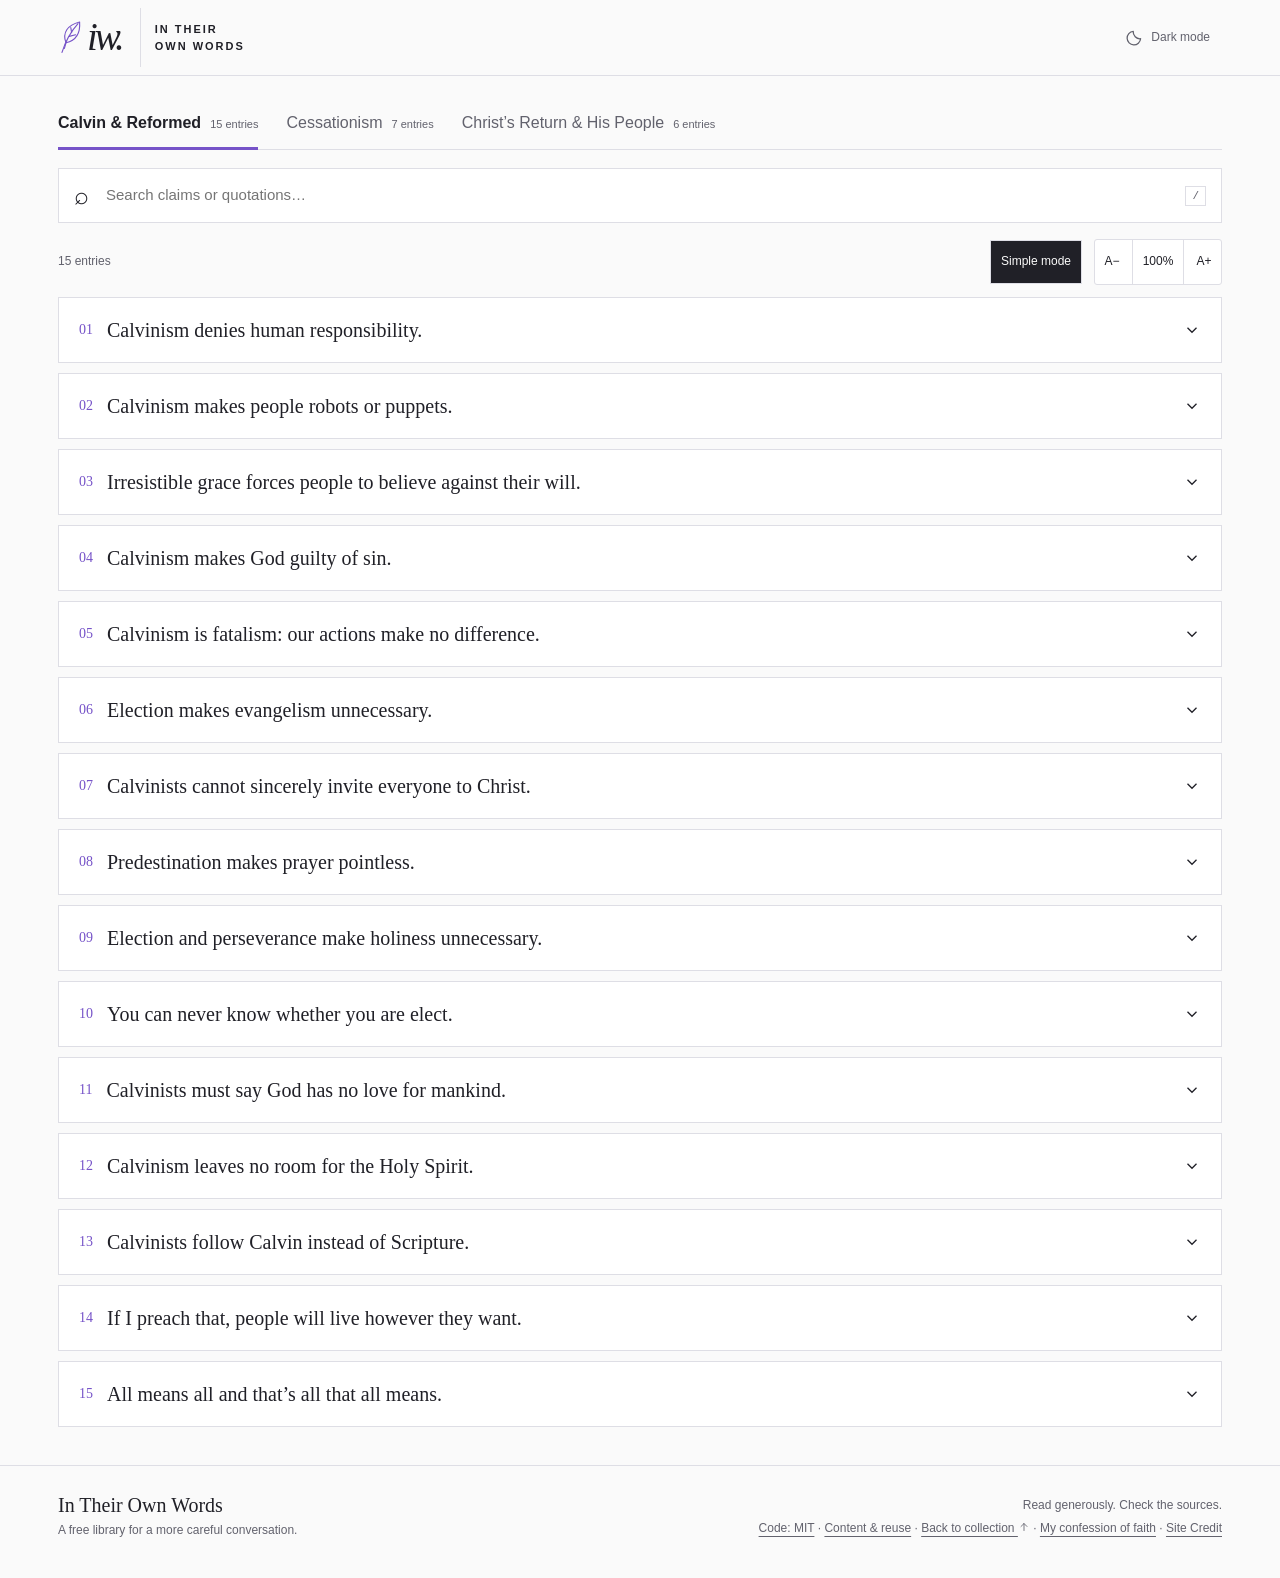
==== commit ea51fbe5: "Add simple reading mode and streamline collection controls" ====
--- a/index.html
+++ b/index.html
@@ -21,41 +21,41 @@
 <meta name="twitter:description" content="Read Calvin and the Reformed confessions in their own words, with sources and context.">
 <meta name="twitter:image" content="https://intheirownwords.site/assets/og-image.png">
 <meta name="twitter:image:alt" content="In Their Own Words — Calvin, beyond the caricatures. Dark background, violet quill, and Calvin portrait.">
-<meta name="theme-color" content="#fafafa"><script>try{const t=localStorage.getItem("reading-theme");document.documentElement.dataset.theme=t==="dark"||t==="light"?t:matchMedia("(prefers-color-scheme: dark)").matches?"dark":"light"}catch{document.documentElement.dataset.theme=matchMedia("(prefers-color-scheme: dark)").matches?"dark":"light"}</script><link rel="icon" href="./favicon.svg" type="image/svg+xml"><link rel="stylesheet" href="./style.css"><script src="./app.js" defer></script>
+<meta name="theme-color" content="#fafafa"><script>try{const t=localStorage.getItem("reading-theme");document.documentElement.dataset.theme=t==="dark"||t==="light"?t:matchMedia("(prefers-color-scheme: dark)").matches?"dark":"light"}catch{document.documentElement.dataset.theme=matchMedia("(prefers-color-scheme: dark)").matches?"dark":"light"}</script><link rel="icon" href="./favicon.svg" type="image/svg+xml"><link rel="stylesheet" href="./style.css?v=de277a1162be"><script src="./app.js?v=de277a1162be" defer></script>
 </head>
 <body>
 <a class="skip" href="#library">Skip to the quotations</a>
 <header class="site-header"><a class="brand" href="./" aria-label="In Their Own Words home"><span class="brand-symbol" aria-hidden="true"><svg class="brand-quill" width="24" height="38" viewBox="0 0 30 46" fill="none" stroke="currentColor" stroke-width="1.4" stroke-linecap="round" stroke-linejoin="round"><path d="M5 41C9 28 16 15 25 5"/><path d="M10 29C5 16 12 7 27 3c1 13-4 23-17 26Z"/><path d="m14 21 8-2M17 16l-1-6M10 29l-2 7"/></svg><span class="brand-mark">iw.</span></span><span>IN THEIR<br>OWN WORDS</span></a><nav id="site-navigation" aria-label="Main navigation"><a href="#library">Explore</a><a href="#approach">Our approach</a><a href="#sources">Sources <span aria-hidden="true"><svg class="ui-arrow" width="16" height="16" viewBox="0 0 24 24" fill="none" stroke="currentColor" stroke-width="1.7" stroke-linecap="round" stroke-linejoin="round" aria-hidden="true" focusable="false"><path d="M7 17 17 7M7 7h10v10"/></svg></span></a></nav><div class="header-controls"><button type="button" class="theme-toggle" id="theme-toggle" hidden><svg class="theme-icon moon-icon" width="20" height="20" viewBox="0 0 24 24" fill="none" stroke="currentColor" stroke-width="1.7" stroke-linecap="round" stroke-linejoin="round" aria-hidden="true"><path d="M20.8 13A9 9 0 0 1 11 3.2 9 9 0 1 0 20.8 13Z"/></svg><svg class="theme-icon sun-icon" width="20" height="20" viewBox="0 0 24 24" fill="none" stroke="currentColor" stroke-width="1.7" stroke-linecap="round" aria-hidden="true"><circle cx="12" cy="12" r="4"/><path d="M12 2v2m0 16v2M2 12h2m16 0h2M5 5l1.5 1.5m11 11L19 19M5 19l1.5-1.5m11-11L19 5"/></svg><span id="theme-label">Dark mode</span></button><button class="menu-toggle" id="menu-toggle" type="button" aria-label="Open navigation" aria-expanded="false" aria-controls="site-navigation" hidden><svg width="22" height="22" viewBox="0 0 24 24" fill="none" stroke="currentColor" stroke-width="1.7" stroke-linecap="round" aria-hidden="true"><path class="menu-lines" d="M4 6h16M4 12h16M4 18h16"/><path class="menu-close" d="m6 6 12 12M18 6 6 18"/></svg></button></div></header>
 <main>
-<section class="hero calvin-hero"><img class="calvin-portrait" src="./assets/calvin-engraving.png" alt="" aria-hidden="true" fetchpriority="high"><div class="hero-copy"><p class="eyebrow"><span></span> A PRIMARY-SOURCE COLLECTION</p><h1>Beyond the caricatures.<br><em>Back to their words.</em></h1><p class="intro desktop-intro">What did Calvin and the Reformed tradition actually teach? Set the familiar claims beside their own words—and read the sources for yourself.</p><p class="intro mobile-intro">Read Calvin and the Reformed tradition beside the claims made about them.</p><a class="button" href="#library">Explore the collection <span aria-hidden="true"><svg class="ui-arrow" width="16" height="16" viewBox="0 0 24 24" fill="none" stroke="currentColor" stroke-width="1.7" stroke-linecap="round" stroke-linejoin="round" aria-hidden="true" focusable="false"><path d="M12 5v14m-6-6 6 6 6-6"/></svg></span></a><p class="hero-note">Freely available. Carefully cited. Open to examination.</p></div><details class="hero-details" data-mobile-collapse open><summary>About this collection</summary><aside class="hero-aside" aria-label="Featured quotation"><span class="folio">FROM THE INSTITUTES · III.24.5</span><div class="ornament" aria-hidden="true">❧</div><blockquote>“Christ, then, is the mirror in which we ought, and in which, without deception, we may contemplate our election.”</blockquote><p class="featured-context">By “mirror,” Calvin means that believers should look to Christ and his promises for assurance of their election, rather than try to uncover God’s hidden decree. His point is pastoral: seek confidence in the Savior to whom the gospel directs you.</p><p class="byline">JOHN CALVIN</p><a href="https://www.ccel.org/ccel/calvin/institutes.v.xxv.html">Institutes of the Christian Religion, 3.24.5 <svg class="ui-arrow" width="16" height="16" viewBox="0 0 24 24" fill="none" stroke="currentColor" stroke-width="1.7" stroke-linecap="round" stroke-linejoin="round" aria-hidden="true" focusable="false"><path d="M7 17 17 7M7 7h10v10"/></svg></a><p class="edition">Translated by Henry Beveridge, 1845</p></aside></details></section>
-<details class="reading-note" data-mobile-collapse open><summary>Read fairly. Check the sources.</summary><section class="scripture-callout" aria-labelledby="scripture-heading">
+<section data-full-mode class="hero calvin-hero"><img class="calvin-portrait" src="./assets/calvin-engraving.png" alt="" aria-hidden="true" fetchpriority="high"><div class="hero-copy"><p class="eyebrow"><span></span> A PRIMARY-SOURCE COLLECTION</p><h1>Beyond the caricatures.<br><em>Back to their words.</em></h1><p class="intro desktop-intro">What did Calvin and the Reformed tradition actually teach? Set the familiar claims beside their own words—and read the sources for yourself.</p><p class="intro mobile-intro">Read Calvin and the Reformed tradition beside the claims made about them.</p><a class="button" href="#library">Explore the collection <span aria-hidden="true"><svg class="ui-arrow" width="16" height="16" viewBox="0 0 24 24" fill="none" stroke="currentColor" stroke-width="1.7" stroke-linecap="round" stroke-linejoin="round" aria-hidden="true" focusable="false"><path d="M12 5v14m-6-6 6 6 6-6"/></svg></span></a><p class="hero-note">Freely available. Carefully cited. Open to examination.</p></div><details class="hero-details" data-mobile-collapse open><summary>About this collection</summary><aside class="hero-aside" aria-label="Featured quotation"><span class="folio">FROM THE INSTITUTES · III.24.5</span><div class="ornament" aria-hidden="true">❧</div><blockquote>“Christ, then, is the mirror in which we ought, and in which, without deception, we may contemplate our election.”</blockquote><p class="featured-context">By “mirror,” Calvin means that believers should look to Christ and his promises for assurance of their election, rather than try to uncover God’s hidden decree. His point is pastoral: seek confidence in the Savior to whom the gospel directs you.</p><p class="byline">JOHN CALVIN</p><a href="https://www.ccel.org/ccel/calvin/institutes.v.xxv.html">Institutes of the Christian Religion, 3.24.5 <svg class="ui-arrow" width="16" height="16" viewBox="0 0 24 24" fill="none" stroke="currentColor" stroke-width="1.7" stroke-linecap="round" stroke-linejoin="round" aria-hidden="true" focusable="false"><path d="M7 17 17 7M7 7h10v10"/></svg></a><p class="edition">Translated by Henry Beveridge, 1845</p></aside></details></section>
+<details data-full-mode class="reading-note" data-mobile-collapse open><summary>Read fairly. Check the sources.</summary><section class="scripture-callout" aria-labelledby="scripture-heading">
 <div><h2 class="eyebrow" id="scripture-heading">A SCRIPTURAL CALL TO REJECT SLANDER</h2><blockquote>“Speak not evil one of another, brethren.”</blockquote><a href="https://www.biblegateway.com/passage/?search=James+4%3A11&amp;version=KJV">James 4:11a · King James Version <svg class="ui-arrow" width="16" height="16" viewBox="0 0 24 24" fill="none" stroke="currentColor" stroke-width="1.7" stroke-linecap="round" stroke-linejoin="round" aria-hidden="true" focusable="false"><path d="M7 17 17 7M7 7h10v10"/></svg></a></div>
 <p>A standard for all of us: represent our neighbors truthfully, read their words fairly, and disagree with care.</p>
 </section></details>
-<div class="collection-strip"><span><b>15</b> common claims examined</span><span>Primary texts, with context</span><span>No paywall. No account.</span></div>
+<div data-full-mode class="collection-strip"><span><b>15</b> common claims examined</span><span>Primary texts, with context</span><span>No paywall. No account.</span></div>
 <section class="library" id="library"><div class="section-heading"><div><p class="eyebrow">CLAIMS &amp; QUOTATIONS</p><h2>Let the sources speak.</h2></div></div>
 <p class="collection-chooser-label">Choose a collection</p><nav class="collection-tabs" aria-label="Choose a collection"><a href="./#library" aria-current="page"><span class="collection-name">Calvin &amp; Reformed</span><span class="collection-count">15 entries</span><span class="collection-state">Current collection</span></a><a href="./cessationists.html#library"><span class="collection-name">Cessationism</span><span class="collection-count">7 entries</span><span class="collection-state">View collection</span></a><a href="./christs-return.html#library"><span class="collection-name">Christ’s Return &amp; His People</span><span class="collection-count">6 entries</span><span class="collection-state">View collection</span></a></nav>
-<div class="collection-intro"><p>John Calvin’s words alongside historic Reformed and Baptist confessions, with citations and context.</p></div>
-<div class="tools" hidden><label class="search"><span aria-hidden="true">⌕</span><input id="search" type="search" placeholder="Search claims or quotations…" aria-label="Search the collection"><kbd aria-hidden="true">/</kbd></label><button id="search-clear" class="reset" type="button" hidden><span aria-hidden="true">×</span> Clear search</button><div class="reading-controls" id="reading-controls" role="group" aria-label="Reading text size" hidden><span>Text size</span><button type="button" id="text-smaller" aria-label="Decrease reading text size">A−</button><button type="button" id="text-reset" aria-label="Reset reading text size to 100 percent">100%</button><button type="button" id="text-larger" aria-label="Increase reading text size">A+</button><span id="text-size-status" class="sr-only" role="status" aria-live="polite"></span></div></div>
+<div data-full-mode class="collection-intro"><p>John Calvin’s words alongside historic Reformed and Baptist confessions, with citations and context.</p></div>
+<div class="tools" hidden><label class="search"><span aria-hidden="true">⌕</span><input id="search" type="search" placeholder="Search claims or quotations…" aria-label="Search the collection"><kbd aria-hidden="true">/</kbd></label><button id="search-clear" class="reset" type="button" hidden><span aria-hidden="true">×</span> Clear search</button></div>
 <details class="topic-disclosure" id="topic-disclosure" data-mobile-collapse open hidden><summary>Filter topics<span id="filter-count"></span></summary><div id="filters" class="filters" role="group" aria-label="Filter by topics" aria-describedby="filter-help" hidden><span class="filter-label"><svg width="17" height="17" viewBox="0 0 24 24" fill="none" stroke="currentColor" stroke-width="1.7" stroke-linecap="round" aria-hidden="true"><path d="M4 6h16M4 12h16M4 18h16"/><circle cx="9" cy="6" r="2"/><circle cx="15" cy="12" r="2"/><circle cx="9" cy="18" r="2"/></svg>Filter by<span id="filter-help" class="sr-only">Choose one or more topics</span><button id="clear-topics" class="clear-topics" type="button" aria-label="Clear topic filters" hidden><svg width="15" height="15" viewBox="0 0 24 24" fill="none" stroke="currentColor" stroke-width="1.8" stroke-linecap="round" stroke-linejoin="round" aria-hidden="true"><path d="M3 10a9 9 0 1 1 2 8M3 4v6h6"/></svg><span>Clear</span></button></span></div></details>
-<div class="results-heading"><p id="result-count" role="status" aria-live="polite">15 entries</p></div>
-<div id="entries"><article class="entry" id="responsibility" data-topic="Sovereignty"><div class="claim-side"><span class="entry-number">01</span><span class="topic">Sovereignty</span><p class="eyebrow">THE COMMON CLAIM</p><h3>Calvinism denies human responsibility.</h3><p class="claim-note">Editorial summary · see the published criticism below</p><details class="published-criticism"><summary>Published criticism &amp; context <span aria-hidden="true">+</span></summary><blockquote class="critic-quote"><p>“So we can’t be responsible for our choices because nothing that we think or do is up to us.”</p></blockquote><p class="critic-author">William Lane Craig</p><p class="citation"><a href="https://www.reasonablefaith.org/podcasts/defenders-podcast-series-2/s2-doctrine-of-creation/doctrine-of-creation-part-10/">Doctrine of Creation, Part 10, objection 3 to universal divine causal determinism <svg class="ui-arrow" width="16" height="16" viewBox="0 0 24 24" fill="none" stroke="currentColor" stroke-width="1.7" stroke-linecap="round" stroke-linejoin="round" aria-hidden="true" focusable="false"><path d="M7 17 17 7M7 7h10v10"/></svg></a><span>Reasonable Faith, Defenders series 2, published lecture transcript</span></p><p class="criticism-kind">An argument about logical consequences</p><p class="critic-context">Craig argues that divine causal determination removes moral responsibility. He recognizes Reformed appeals to secondary causes but finds them inadequate. This is a philosophical criticism of Calvinism’s consistency, rather than a claim that Calvinists never verbally affirm responsibility. Calvin’s quotation establishes his affirmation; it does not by itself resolve Craig’s objection.</p></details></div><div class="quote-side"><p class="eyebrow">IN HIS OWN WORDS</p><blockquote>“Man therefore falls, divine providence so ordaining, but he falls by his own fault.”</blockquote><p class="lead-author">John Calvin</p><details class="entry-context" open data-mobile-collapse><summary>Citation &amp; context <span aria-hidden="true">+</span></summary><p class="citation source-citation"><a href="https://www.ccel.org/ccel/calvin/institutes.v.xxiv.html">Institutes 3.23.8 <svg class="ui-arrow" width="16" height="16" viewBox="0 0 24 24" fill="none" stroke="currentColor" stroke-width="1.7" stroke-linecap="round" stroke-linejoin="round" aria-hidden="true" focusable="false"><path d="M7 17 17 7M7 7h10v10"/></svg></a><span>Translation: Henry Beveridge (1845)</span></p><div class="context"><h4>Sovereignty &amp; responsibility</h4><p>Calvin places divine ordination and human fault in the same sentence. He does not treat providence as an excuse for sin.</p><p><strong>Read in context.</strong> This passage also affirms that the fall occurs within God’s providence. Whether that is compatible with responsibility remains a substantive question.</p></div></details><details class="confessional-disclosure"><summary>Confessional witness · 1 <span aria-hidden="true">+</span></summary><div class="context"><div class="witness"><blockquote>“The cause or guilt of this unbelief as well as of all other sins, is no wise in God, but in man himself”</blockquote><a href="https://www.frcna.org/canons-of-dort">Canons of Dort I.5 <svg class="ui-arrow" width="16" height="16" viewBox="0 0 24 24" fill="none" stroke="currentColor" stroke-width="1.7" stroke-linecap="round" stroke-linejoin="round" aria-hidden="true" focusable="false"><path d="M7 17 17 7M7 7h10v10"/></svg></a><p class="witness-edition">Historic English text as published by the Free Reformed Churches of North America</p><p class="witness-context">The article contrasts human guilt for unbelief with faith and salvation as God’s free gift.</p></div></div></details><div class="entry-actions"><a href="https://www.ccel.org/ccel/calvin/institutes.v.xxiv.html">Read the source <svg class="ui-arrow" width="16" height="16" viewBox="0 0 24 24" fill="none" stroke="currentColor" stroke-width="1.7" stroke-linecap="round" stroke-linejoin="round" aria-hidden="true" focusable="false"><path d="M7 17 17 7M7 7h10v10"/></svg></a><button type="button" data-copy="responsibility" hidden>Copy citation</button><a href="#responsibility" class="permalink" aria-label="Permanent link: Sovereignty &amp; responsibility"># Share entry</a></div></div></article>
-<article class="entry" id="robots" data-topic="Human agency"><div class="claim-side"><span class="entry-number">02</span><span class="topic">Human agency</span><p class="eyebrow">THE COMMON CLAIM</p><h3>Calvinism makes people robots or puppets.</h3><p class="claim-note">Editorial summary · see the published criticism below</p><details class="published-criticism"><summary>Published criticism &amp; context <span aria-hidden="true">+</span></summary><blockquote class="critic-quote"><p>“So the accusation that EDD makes us all puppets, is to apply the greater truth of EDD and refuse to pretend along.”</p></blockquote><p class="critic-author">James LeBlanc</p><p class="citation"><a href="https://soteriology101.com/2024/07/29/the-puppet-analogy-explained/">The Puppet Analogy explained, “Applied” <svg class="ui-arrow" width="16" height="16" viewBox="0 0 24 24" fill="none" stroke="currentColor" stroke-width="1.7" stroke-linecap="round" stroke-linejoin="round" aria-hidden="true" focusable="false"><path d="M7 17 17 7M7 7h10v10"/></svg></a><span>Soteriology 101 guest article, credited “Mindtrap James LeBlanc,” July 29, 2024</span></p><p class="criticism-kind">An analogy offered as a consequence of exhaustive decree</p><p class="critic-context">EDD means exhaustive divine decree. LeBlanc argues that appealing to human consciousness does not remove the analogy’s force. He is arguing for what he thinks follows from Calvinistic determinism, not claiming Calvinists literally believe people are wooden puppets. The guest author, rather than the site’s host, is responsible for these words.</p></details></div><div class="quote-side"><p class="eyebrow">IN HIS OWN WORDS</p><blockquote>“Man, since he was corrupted by the fall, sins not forced or unwilling, but voluntarily, by a most forward bias of the mind”</blockquote><p class="lead-author">John Calvin</p><details class="entry-context" open data-mobile-collapse><summary>Citation &amp; context <span aria-hidden="true">+</span></summary><p class="citation source-citation"><a href="https://www.ccel.org/ccel/calvin/institutes.iv.iv.html">Institutes 2.3.5 <svg class="ui-arrow" width="16" height="16" viewBox="0 0 24 24" fill="none" stroke="currentColor" stroke-width="1.7" stroke-linecap="round" stroke-linejoin="round" aria-hidden="true" focusable="false"><path d="M7 17 17 7M7 7h10v10"/></svg></a><span>Translation: Henry Beveridge (1845)</span></p><div class="context"><h4>People, not puppets</h4><p>Calvin distinguishes voluntary action from external compulsion. People act from their own desires.</p><p><strong>Read in context.</strong> The surrounding passage also teaches a necessity of sinning in fallen humanity. Voluntariness here does not mean freedom from every kind of necessity.</p></div></details><details class="confessional-disclosure"><summary>Confessional witness · 3 <span aria-hidden="true">+</span></summary><div class="context"><div class="witness"><blockquote>“this grace of regeneration does not treat men as senseless stocks and blocks, nor takes away their will and its properties, neither does violence thereto”</blockquote><a href="https://www.frcna.org/canons-of-dort">Canons of Dort III/IV.16 <svg class="ui-arrow" width="16" height="16" viewBox="0 0 24 24" fill="none" stroke="currentColor" stroke-width="1.7" stroke-linecap="round" stroke-linejoin="round" aria-hidden="true" focusable="false"><path d="M7 17 17 7M7 7h10v10"/></svg></a><p class="witness-edition">Historic English text as published by the Free Reformed Churches of North America</p><p class="witness-context">“Stocks and blocks” means unthinking objects. The article goes on to describe grace as healing and powerfully renewing the will.</p></div><div class="witness"><blockquote>“nor is violence offered to the will of the creature”</blockquote><a href="https://rbs.org/2lbc">Second London Baptist Confession (1689), 3.1 <svg class="ui-arrow" width="16" height="16" viewBox="0 0 24 24" fill="none" stroke="currentColor" stroke-width="1.7" stroke-linecap="round" stroke-linejoin="round" aria-hidden="true" focusable="false"><path d="M7 17 17 7M7 7h10v10"/></svg></a><p class="witness-edition">English text as published by Reformed Baptist Seminary; reference gives chapter and paragraph</p><p class="witness-context">The paragraph affirms God’s decree while denying violence to the creature’s will and upholding the liberty or contingency of second causes. It does not affirm independence from God’s decree.</p></div><div class="witness"><blockquote>“His understanding, indeed, was not taken from him, neither was he deprived of his will, and altogether changed into a stone or stock.”</blockquote><a href="https://ccel.org/ccel/schaff/creeds3/creeds3.v.ix.html">Second Helvetic Confession (1566), Chapter IX <svg class="ui-arrow" width="16" height="16" viewBox="0 0 24 24" fill="none" stroke="currentColor" stroke-width="1.7" stroke-linecap="round" stroke-linejoin="round" aria-hidden="true" focusable="false"><path d="M7 17 17 7M7 7h10v10"/></svg></a><p class="witness-edition">English version in Philip Schaff, The Creeds of Christendom, Volume III, Appendix; CCEL transcription</p><p class="witness-context">The chapter affirms that fallen people retain understanding and will, while teaching that those faculties are corrupted and that regeneration is necessary for spiritual good.</p></div></div></details><div class="entry-actions"><a href="https://www.ccel.org/ccel/calvin/institutes.iv.iv.html">Read the source <svg class="ui-arrow" width="16" height="16" viewBox="0 0 24 24" fill="none" stroke="currentColor" stroke-width="1.7" stroke-linecap="round" stroke-linejoin="round" aria-hidden="true" focusable="false"><path d="M7 17 17 7M7 7h10v10"/></svg></a><button type="button" data-copy="robots" hidden>Copy citation</button><a href="#robots" class="permalink" aria-label="Permanent link: People, not puppets"># Share entry</a></div></div></article>
-<article class="entry" id="grace" data-topic="Grace"><div class="claim-side"><span class="entry-number">03</span><span class="topic">Grace</span><p class="eyebrow">THE COMMON CLAIM</p><h3>Irresistible grace forces people to believe against their will.</h3><p class="claim-note">Editorial summary · see the published criticism below</p><details class="published-criticism"><summary>Published criticism &amp; context <span aria-hidden="true">+</span></summary><blockquote class="critic-quote"><p>“They make Christians into people whom God forced against their wills to become His children.”</p></blockquote><p class="critic-author">David Servant</p><p class="citation"><a href="https://www.davidservant.com/calvinism-considered-2/">Calvinism Considered, chapter 2, concluding summary of total depravity and irresistible grace <svg class="ui-arrow" width="16" height="16" viewBox="0 0 24 24" fill="none" stroke="currentColor" stroke-width="1.7" stroke-linecap="round" stroke-linejoin="round" aria-hidden="true" focusable="false"><path d="M7 17 17 7M7 7h10v10"/></svg></a><span>Author’s online text, chapter 2</span></p><p class="criticism-kind">A description of conversion that Calvin explicitly rejects</p><p class="critic-context">“They” refers to the doctrines of total depravity and irresistible grace. Servant treats inability to choose otherwise as coercion. Calvin instead describes the will being changed so that the person comes willingly. Establishing this difference in descriptions leaves their deeper disagreement about freedom and grace to be argued from Scripture.</p></details></div><div class="quote-side"><p class="eyebrow">IN HIS OWN WORDS</p><blockquote>“a powerful impulse of the Holy Spirit, which makes men willing who formerly were unwilling and reluctant.”</blockquote><p class="lead-author">John Calvin</p><details class="entry-context" open data-mobile-collapse><summary>Citation &amp; context <span aria-hidden="true">+</span></summary><p class="citation source-citation"><a href="https://www.ccel.org/c/calvin/comment2/john1-9.htm">Commentary on John 6:44 <svg class="ui-arrow" width="16" height="16" viewBox="0 0 24 24" fill="none" stroke="currentColor" stroke-width="1.7" stroke-linecap="round" stroke-linejoin="round" aria-hidden="true" focusable="false"><path d="M7 17 17 7M7 7h10v10"/></svg></a><span>Translation: William Pringle (1847)</span></p><div class="context"><h4>Made willing by grace</h4><p>Grace renews the will so that a person willingly comes to Christ. Calvin explicitly distinguishes this drawing from external force.</p><p><strong>Read in context.</strong> Calvin does teach an effective divine initiative. The disagreement concerns this renewal of the will, rather than a profession of faith extracted from someone who still rejects Christ.</p></div></details><details class="confessional-disclosure"><summary>Confessional witness · 4 <span aria-hidden="true">+</span></summary><div class="context"><div class="witness"><blockquote>“yet so, as they come most freely, being made willing by his grace.”</blockquote><a href="https://www.opc.org/wcf.html">Westminster Confession of Faith 10.1 <svg class="ui-arrow" width="16" height="16" viewBox="0 0 24 24" fill="none" stroke="currentColor" stroke-width="1.7" stroke-linecap="round" stroke-linejoin="round" aria-hidden="true" focusable="false"><path d="M7 17 17 7M7 7h10v10"/></svg></a></div><div class="witness"><blockquote>“by his Holy Spirit, He also assures me of eternal life, and makes me sincerely willing and ready, henceforth, to live unto him.”</blockquote><a href="https://www.frcna.org/heidelberg-catechism">Heidelberg Catechism, Lord’s Day 1, Q&amp;A 1 <svg class="ui-arrow" width="16" height="16" viewBox="0 0 24 24" fill="none" stroke="currentColor" stroke-width="1.7" stroke-linecap="round" stroke-linejoin="round" aria-hidden="true" focusable="false"><path d="M7 17 17 7M7 7h10v10"/></svg></a><p class="witness-edition">Historic English text as published by the Free Reformed Churches of North America</p><p class="witness-context">The catechism describes the believer’s comfort and willing obedience as fruits of belonging to Christ.</p></div><div class="witness"><blockquote>“yet so as they come most freely, being made willing by His grace.”</blockquote><a href="https://rbs.org/2lbc">Second London Baptist Confession (1689), 10.1 <svg class="ui-arrow" width="16" height="16" viewBox="0 0 24 24" fill="none" stroke="currentColor" stroke-width="1.7" stroke-linecap="round" stroke-linejoin="round" aria-hidden="true" focusable="false"><path d="M7 17 17 7M7 7h10v10"/></svg></a><p class="witness-edition">English text as published by Reformed Baptist Seminary; reference gives chapter and paragraph</p><p class="witness-context">Effectual calling is described as renewing the will and drawing sinners to Christ so that their coming is willing.</p></div><div class="witness"><blockquote>“And the will itself is not only changed by the Spirit, but it is also endued with faculties, that, of its own accord, it may both will and do good”</blockquote><a href="https://ccel.org/ccel/schaff/creeds3/creeds3.v.ix.html">Second Helvetic Confession (1566), Chapter IX <svg class="ui-arrow" width="16" height="16" viewBox="0 0 24 24" fill="none" stroke="currentColor" stroke-width="1.7" stroke-linecap="round" stroke-linejoin="round" aria-hidden="true" focusable="false"><path d="M7 17 17 7M7 7h10v10"/></svg></a><p class="witness-edition">English version in Philip Schaff, The Creeds of Christendom, Volume III, Appendix; CCEL transcription</p><p class="witness-context">The subject is the regenerate person. The chapter describes the Spirit as enabling willing action, and then says that the regenerate act actively, not only passively.</p></div></div></details><div class="entry-actions"><a href="https://www.ccel.org/c/calvin/comment2/john1-9.htm">Read the source <svg class="ui-arrow" width="16" height="16" viewBox="0 0 24 24" fill="none" stroke="currentColor" stroke-width="1.7" stroke-linecap="round" stroke-linejoin="round" aria-hidden="true" focusable="false"><path d="M7 17 17 7M7 7h10v10"/></svg></a><button type="button" data-copy="grace" hidden>Copy citation</button><a href="#grace" class="permalink" aria-label="Permanent link: Made willing by grace"># Share entry</a></div></div></article>
-<article class="entry" id="sin" data-topic="Sovereignty"><div class="claim-side"><span class="entry-number">04</span><span class="topic">Sovereignty</span><p class="eyebrow">THE COMMON CLAIM</p><h3>Calvinism makes God guilty of sin.</h3><p class="claim-note">Editorial summary · see the published criticism below</p><details class="published-criticism"><summary>Published criticism &amp; context <span aria-hidden="true">+</span></summary><blockquote class="critic-quote"><p>“there was no rational answer against the charge of divine culpability for moral evil if Calvinism’s claims were true.”</p></blockquote><p class="critic-author">Leighton Flowers</p><p class="citation"><a href="https://soteriology101.com/2015/08/22/your-systematic-has-no-clothes/">Your Systematic Has No Clothes, opening recollection of his time as a Calvinist <svg class="ui-arrow" width="16" height="16" viewBox="0 0 24 24" fill="none" stroke="currentColor" stroke-width="1.7" stroke-linecap="round" stroke-linejoin="round" aria-hidden="true" focusable="false"><path d="M7 17 17 7M7 7h10v10"/></svg></a><span>Soteriology 101, August 22, 2015</span></p><p class="criticism-kind">An argument about moral consequences</p><p class="critic-context">Flowers presents this as a conclusion he drew while still affirming Calvinism. He later expressly declines to accuse sincere Calvinists of devil worship. Calvin’s distinction between God’s purpose and the sinner’s intention states the position Flowers challenges; simply quoting the distinction does not prove it resolves every objection.</p></details></div><div class="quote-side"><p class="eyebrow">IN HIS OWN WORDS</p><blockquote>“the same act at once betrays the guilt of man, and manifests the righteousness of God.”</blockquote><p class="lead-author">John Calvin</p><details class="entry-context" open data-mobile-collapse><summary>Citation &amp; context <span aria-hidden="true">+</span></summary><p class="citation source-citation"><a href="https://www.ccel.org/ccel/calvin/institutes.iii.xix.html">Institutes 1.18.4 <svg class="ui-arrow" width="16" height="16" viewBox="0 0 24 24" fill="none" stroke="currentColor" stroke-width="1.7" stroke-linecap="round" stroke-linejoin="round" aria-hidden="true" focusable="false"><path d="M7 17 17 7M7 7h10v10"/></svg></a><span>Translation: Henry Beveridge (1845)</span></p><div class="context"><h4>Ordination &amp; moral guilt</h4><p>Calvin distinguishes the purposes of God and human agents within a single event. He affirms divine righteousness and creaturely guilt together.</p><p><strong>Read in context.</strong> His denial of divine guilt establishes his stated position. It does not by itself prove that his account of providence is coherent.</p></div></details><details class="confessional-disclosure"><summary>Confessional witness · 4 <span aria-hidden="true">+</span></summary><div class="context"><div class="witness"><blockquote>“neither is God the author of sin”</blockquote><a href="https://www.opc.org/wcf.html">Westminster Confession of Faith 3.1 <svg class="ui-arrow" width="16" height="16" viewBox="0 0 24 24" fill="none" stroke="currentColor" stroke-width="1.7" stroke-linecap="round" stroke-linejoin="round" aria-hidden="true" focusable="false"><path d="M7 17 17 7M7 7h10v10"/></svg></a></div><div class="witness"><blockquote>“nevertheless, God neither is the author of, nor can be charged with, the sins which are committed.”</blockquote><a href="https://www.frcna.org/belgic-confession">Belgic Confession, Article 13 <svg class="ui-arrow" width="16" height="16" viewBox="0 0 24 24" fill="none" stroke="currentColor" stroke-width="1.7" stroke-linecap="round" stroke-linejoin="round" aria-hidden="true" focusable="false"><path d="M7 17 17 7M7 7h10v10"/></svg></a><p class="witness-edition">Historic English text as published by the Free Reformed Churches of North America</p><p class="witness-context">The same article affirms God’s government of all events. This denial states the confession’s position; its coherence remains a matter for theological argument.</p></div><div class="witness"><blockquote>“yet so as thereby is God neither the author of sin nor hath fellowship with any therein”</blockquote><a href="https://rbs.org/2lbc">Second London Baptist Confession (1689), 3.1 <svg class="ui-arrow" width="16" height="16" viewBox="0 0 24 24" fill="none" stroke="currentColor" stroke-width="1.7" stroke-linecap="round" stroke-linejoin="round" aria-hidden="true" focusable="false"><path d="M7 17 17 7M7 7h10v10"/></svg></a><p class="witness-edition">English text as published by Reformed Baptist Seminary; reference gives chapter and paragraph</p><p class="witness-context">This qualification accompanies the affirmation that God decrees all that comes to pass. It states the confession’s denial of divine participation in sin without by itself resolving objections to that distinction.</p></div><div class="witness"><blockquote>“Yea, there are even in ourselves sin and corruption enough, so that there is no need that God should infuse into us either a new or greater measure of wickedness.”</blockquote><a href="https://ccel.org/ccel/schaff/creeds3/creeds3.v.ix.html">Second Helvetic Confession (1566), Chapter VIII <svg class="ui-arrow" width="16" height="16" viewBox="0 0 24 24" fill="none" stroke="currentColor" stroke-width="1.7" stroke-linecap="round" stroke-linejoin="round" aria-hidden="true" focusable="false"><path d="M7 17 17 7M7 7h10v10"/></svg></a><p class="witness-edition">English version in Philip Schaff, The Creeds of Christendom, Volume III, Appendix; CCEL transcription</p><p class="witness-context">The preceding paragraph condemns making God the author of sin. The following paragraphs distinguish God’s righteous judgment and government from human wickedness.</p></div></div></details><div class="entry-actions"><a href="https://www.ccel.org/ccel/calvin/institutes.iii.xix.html">Read the source <svg class="ui-arrow" width="16" height="16" viewBox="0 0 24 24" fill="none" stroke="currentColor" stroke-width="1.7" stroke-linecap="round" stroke-linejoin="round" aria-hidden="true" focusable="false"><path d="M7 17 17 7M7 7h10v10"/></svg></a><button type="button" data-copy="sin" hidden>Copy citation</button><a href="#sin" class="permalink" aria-label="Permanent link: Ordination &amp; moral guilt"># Share entry</a></div></div></article>
-<article class="entry" id="fatalism" data-topic="Sovereignty"><div class="claim-side"><span class="entry-number">05</span><span class="topic">Sovereignty</span><p class="eyebrow">THE COMMON CLAIM</p><h3>Calvinism is fatalism: our actions make no difference.</h3><p class="claim-note">Editorial summary · see the published criticism below</p><details class="published-criticism"><summary>Published criticism &amp; context <span aria-hidden="true">+</span></summary><blockquote class="critic-quote"><p>“Saying that God ordains the means as well as the ends does not add meaning to the meaninglessness of determinism.”</p></blockquote><p class="critic-author">Dale W. Decker</p><p class="citation"><a href="https://soteriology101.com/2020/02/10/why-im-not-a-calvinist-even-though-i-should-be-determinism/">Why I’m not a Calvinist, Even Though I Should Be: Determinism, concluding discussion of ordained means <svg class="ui-arrow" width="16" height="16" viewBox="0 0 24 24" fill="none" stroke="currentColor" stroke-width="1.7" stroke-linecap="round" stroke-linejoin="round" aria-hidden="true" focusable="false"><path d="M7 17 17 7M7 7h10v10"/></svg></a><span>Soteriology 101 guest article by Dale W. Decker, February 10, 2020; posted by Eric Kemp</span></p><p class="criticism-kind">A challenge to the significance of ordained means</p><p class="critic-context">Decker explicitly considers the Calvinist answer that God ordains means and rejects it as insufficient. His charge is not ignorance of that answer. Calvin’s insistence on using means distinguishes his practical teaching from passive fatalism; Decker’s philosophical objection remains a further question.</p></details></div><div class="quote-side"><p class="eyebrow">IN HIS OWN WORDS</p><blockquote>“the eternal decrees of God by no means prevent us from proceeding, under his will, to provide for ourselves, and arrange all our affairs.”</blockquote><p class="lead-author">John Calvin</p><details class="entry-context" open data-mobile-collapse><summary>Citation &amp; context <span aria-hidden="true">+</span></summary><p class="citation source-citation"><a href="https://www.ccel.org/ccel/calvin/institutes.iii.xviii.html">Institutes 1.17.4 <svg class="ui-arrow" width="16" height="16" viewBox="0 0 24 24" fill="none" stroke="currentColor" stroke-width="1.7" stroke-linecap="round" stroke-linejoin="round" aria-hidden="true" focusable="false"><path d="M7 17 17 7M7 7h10v10"/></svg></a><span>Translation: Henry Beveridge (1845)</span></p><div class="context"><h4>The significance of means</h4><p>Providence includes the means through which events happen. Planning, precautions, and ordinary care remain meaningful duties.</p><p><strong>Read in context.</strong> Calvin immediately discusses the means of preserving life and avoiding danger. His argument does not promise that every plan will succeed.</p></div></details><details class="confessional-disclosure"><summary>Confessional witness · 3 <span aria-hidden="true">+</span></summary><div class="context"><div class="witness"><blockquote>“who watches over us with a paternal care, keeping all creatures so under his power”</blockquote><a href="https://www.frcna.org/belgic-confession">Belgic Confession, Article 13 <svg class="ui-arrow" width="16" height="16" viewBox="0 0 24 24" fill="none" stroke="currentColor" stroke-width="1.7" stroke-linecap="round" stroke-linejoin="round" aria-hidden="true" focusable="false"><path d="M7 17 17 7M7 7h10v10"/></svg></a><p class="witness-edition">Historic English text as published by the Free Reformed Churches of North America</p><p class="witness-context">The article presents providence as fatherly care, rather than impersonal fate. This excerpt addresses the character of providence, not by itself the question of how human means work.</p></div><div class="witness"><blockquote>“God, in his ordinary providence makes use of means”</blockquote><a href="https://rbs.org/2lbc">Second London Baptist Confession (1689), 5.3 <svg class="ui-arrow" width="16" height="16" viewBox="0 0 24 24" fill="none" stroke="currentColor" stroke-width="1.7" stroke-linecap="round" stroke-linejoin="round" aria-hidden="true" focusable="false"><path d="M7 17 17 7M7 7h10v10"/></svg></a><p class="witness-edition">English text as published by Reformed Baptist Seminary; reference gives chapter and paragraph</p><p class="witness-context">The paragraph also says God is free to work without, above, and against means. Ordinary providence includes means rather than rendering them irrelevant.</p></div><div class="witness"><blockquote>“For God, who has appointed every thing his end, he also has ordained the beginning and the means by which we must attain unto the end.”</blockquote><a href="https://ccel.org/ccel/schaff/creeds3/creeds3.v.ix.html">Second Helvetic Confession (1566), Chapter VI <svg class="ui-arrow" width="16" height="16" viewBox="0 0 24 24" fill="none" stroke="currentColor" stroke-width="1.7" stroke-linecap="round" stroke-linejoin="round" aria-hidden="true" focusable="false"><path d="M7 17 17 7M7 7h10v10"/></svg></a><p class="witness-edition">English version in Philip Schaff, The Creeds of Christendom, Volume III, Appendix; CCEL transcription</p><p class="witness-context">The chapter explicitly rejects the claim that providence makes human efforts unprofitable. Its example is Paul’s insistence that the sailors remain aboard the ship despite God’s promise of safety.</p></div></div></details><div class="entry-actions"><a href="https://www.ccel.org/ccel/calvin/institutes.iii.xviii.html">Read the source <svg class="ui-arrow" width="16" height="16" viewBox="0 0 24 24" fill="none" stroke="currentColor" stroke-width="1.7" stroke-linecap="round" stroke-linejoin="round" aria-hidden="true" focusable="false"><path d="M7 17 17 7M7 7h10v10"/></svg></a><button type="button" data-copy="fatalism" hidden>Copy citation</button><a href="#fatalism" class="permalink" aria-label="Permanent link: The significance of means"># Share entry</a></div></div></article>
-<article class="entry" id="evangelism" data-topic="Gospel invitation"><div class="claim-side"><span class="entry-number">06</span><span class="topic">Gospel invitation</span><p class="eyebrow">THE COMMON CLAIM</p><h3>Election makes evangelism unnecessary.</h3><p class="claim-note">Editorial summary · see the published criticism below</p><details class="published-criticism"><summary>Published criticism &amp; context <span aria-hidden="true">+</span></summary><blockquote class="critic-quote"><p>“But if this be so, then is all preaching vain.”</p></blockquote><p class="critic-author">John Wesley</p><p class="citation"><a href="https://evangelicalarminians.org/whatever-that-scripture-proves-it-never-can-prove-this-john-wesleys-sermon-on-free-grace/">Free Grace, Sermon 128, paragraph 10 <svg class="ui-arrow" width="16" height="16" viewBox="0 0 24 24" fill="none" stroke="currentColor" stroke-width="1.7" stroke-linecap="round" stroke-linejoin="round" aria-hidden="true" focusable="false"><path d="M7 17 17 7M7 7h10v10"/></svg></a><span>Text of the 1872 sermon edition, reproduced by the Society of Evangelical Arminians, September 26, 2013</span></p><p class="criticism-kind">An argument that predestination makes preaching unnecessary</p><p class="critic-context">Wesley argues that election fixes salvation with or without preaching. He is drawing a consequence, rather than denying that Calvinists actually preach. Calvin’s response explicitly joins election to proclamation; the historical profiles also document evangelistic practice.</p></details></div><div class="quote-side"><p class="eyebrow">IN HIS OWN WORDS</p><blockquote>“God wishes that the gospel should be proclaimed to all without exception.”</blockquote><p class="lead-author">John Calvin</p><details class="entry-context" open data-mobile-collapse><summary>Citation &amp; context <span aria-hidden="true">+</span></summary><p class="citation source-citation"><a href="https://www.ccel.org/c/calvin/comment2/1tim.htm">Commentary on 1 Timothy 2:4 <svg class="ui-arrow" width="16" height="16" viewBox="0 0 24 24" fill="none" stroke="currentColor" stroke-width="1.7" stroke-linecap="round" stroke-linejoin="round" aria-hidden="true" focusable="false"><path d="M7 17 17 7M7 7h10v10"/></svg></a><span>Translation: William Pringle (1856)</span></p><div class="context"><h4>A gospel to be proclaimed</h4><p>Calvin expressly teaches the broad proclamation of the gospel. Election does not authorize restricting the invitation to people presumed to be elect.</p><p><strong>Read in context.</strong> In the surrounding exposition, Calvin interprets “all” in terms of peoples and ranks, rather than a universal decree to save every individual.</p></div></details><details class="confessional-disclosure"><summary>Confessional witness · 2 <span aria-hidden="true">+</span></summary><div class="context"><div class="witness"><blockquote>“ought to be declared and published to all nations, and to all persons promiscuously and without distinction, to whom God out of his good pleasure sends the gospel.”</blockquote><a href="https://www.frcna.org/canons-of-dort">Canons of Dort II.5 <svg class="ui-arrow" width="16" height="16" viewBox="0 0 24 24" fill="none" stroke="currentColor" stroke-width="1.7" stroke-linecap="round" stroke-linejoin="round" aria-hidden="true" focusable="false"><path d="M7 17 17 7M7 7h10v10"/></svg></a><p class="witness-edition">Historic English text as published by the Free Reformed Churches of North America</p><p class="witness-context">The subject is the gospel promise together with the command to repent and believe. “Promiscuously” here means indiscriminately.</p></div><div class="witness"><blockquote>“yet we know undoubtedly that it is the will of God that his word should be preached even outwardly.”</blockquote><a href="https://ccel.org/ccel/schaff/creeds3/creeds3.v.ix.html">Second Helvetic Confession (1566), Chapter I <svg class="ui-arrow" width="16" height="16" viewBox="0 0 24 24" fill="none" stroke="currentColor" stroke-width="1.7" stroke-linecap="round" stroke-linejoin="round" aria-hidden="true" focusable="false"><path d="M7 17 17 7M7 7h10v10"/></svg></a><p class="witness-edition">English version in Philip Schaff, The Creeds of Christendom, Volume III, Appendix; CCEL transcription</p><p class="witness-context">The passage affirms inward illumination and drawing by God while insisting on outward preaching. It appeals to Cornelius being sent to Peter and to the opening of Lydia’s heart.</p></div></div></details><details class="historical-disclosure"><summary>Election &amp; evangelism in history · 7 examples <span aria-hidden="true">+</span></summary><div class="context historical-witnesses"><p>From the ancient church to contemporary ministry, these believers joined conviction about God’s sovereign grace with preaching, missionary service, or the sending of preachers. The sources distinguish what each believed from what each did.</p><p class="historical-scope">These examples answer the claim that belief in election necessarily extinguishes evangelistic zeal. They do not establish that every believer is equally zealous, that all these figures agreed, or that historical examples alone prove the doctrine true. Augustine is an ancient predecessor, not a member of the later Reformed tradition.</p><ol class="historical-people"><li class="historical-person"><p class="eyebrow">Ancient church · 4th–5th centuries</p><h4>Augustine of Hippo</h4><p><strong>Belief.</strong> In his mature teaching, Augustine held that the beginning of faith and perseverance are gifts God gives according to his gracious will. He explicitly argued that preaching predestination must not hinder preaching faith.</p><p><strong>In practice.</strong> His surviving sermons put exhortation into practice. Sermon 81 calls hearers to believe in the crucified Christ while explaining faith as the Father’s gift.</p><p class="historical-qualification">An ancient predecessor, not a Calvinist: Augustine lived long before the Reformation, and his sacramental theology and other teachings differ from later Reformed theology.</p><ul class="historical-sources" aria-label="Sources for Augustine of Hippo"><li><span>Belief: Augustine’s own work</span><a href="https://www.newadvent.org/fathers/15122.htm">On the Gift of Perseverance, chapters 33–36 (hosted as On the Predestination of the Saints, Book II); NPNF English translation <svg class="ui-arrow" width="16" height="16" viewBox="0 0 24 24" fill="none" stroke="currentColor" stroke-width="1.7" stroke-linecap="round" stroke-linejoin="round" aria-hidden="true" focusable="false"><path d="M7 17 17 7M7 7h10v10"/></svg></a></li><li><span>Preaching: surviving sermon</span><a href="https://www.newadvent.org/fathers/160381.htm">Sermon 81 on the New Testament (Benedictine Sermon 131), sections 2–3; NPNF English translation <svg class="ui-arrow" width="16" height="16" viewBox="0 0 24 24" fill="none" stroke="currentColor" stroke-width="1.7" stroke-linecap="round" stroke-linejoin="round" aria-hidden="true" focusable="false"><path d="M7 17 17 7M7 7h10v10"/></svg></a></li></ul></li><li class="historical-person"><p class="eyebrow">Reformation · 16th century</p><h4>John Calvin</h4><p><strong>Belief.</strong> Institutes 3.21.5–7 locates election in God’s eternal counsel, rather than making it depend on foreseen human merit.</p><p><strong>In practice.</strong> Alongside his own preaching and writing, Calvin encouraged French Reformed congregations and sent pastors trained in Geneva to serve them.</p><p class="historical-qualification">This is evidence of active support for spreading Reformed preaching in Europe; it should not be confused with a claim that Calvin personally traveled as an overseas missionary.</p><ul class="historical-sources" aria-label="Sources for John Calvin"><li><span>Belief: Calvin’s own work</span><a href="https://www.ccel.org/ccel/calvin/institutes.v.xxii.html">Institutes of the Christian Religion 3.21.5–7; Henry Beveridge translation <svg class="ui-arrow" width="16" height="16" viewBox="0 0 24 24" fill="none" stroke="currentColor" stroke-width="1.7" stroke-linecap="round" stroke-linejoin="round" aria-hidden="true" focusable="false"><path d="M7 17 17 7M7 7h10v10"/></svg></a></li><li><span>Ministry: historical biography</span><a href="https://museeprotestant.org/en/notice/jean-calvin-1509-1564/">Musée protestant, Jean Calvin (1509–1564), sections on preaching and France <svg class="ui-arrow" width="16" height="16" viewBox="0 0 24 24" fill="none" stroke="currentColor" stroke-width="1.7" stroke-linecap="round" stroke-linejoin="round" aria-hidden="true" focusable="false"><path d="M7 17 17 7M7 7h10v10"/></svg></a></li></ul></li><li class="historical-person"><p class="eyebrow">Evangelical awakening · 18th century</p><h4>George Whitefield</h4><p><strong>Belief.</strong> In his 1740 letter to John Wesley, Whitefield defended election and argued that God appoints preaching as a means of bringing people to salvation.</p><p><strong>In practice.</strong> He repeatedly preached outdoors to people beyond ordinary church congregations, carrying his evangelical preaching across Britain and the American colonies.</p><p class="historical-qualification">Whitefield was a Calvinistic Anglican, not a Presbyterian or Baptist. These examples identify a shared conviction about election rather than agreement on every doctrine.</p><ul class="historical-sources" aria-label="Sources for George Whitefield"><li><span>Belief: Whitefield’s own letter</span><a href="https://www.chapellibrary.org/pdf/books/wltw.pdf#page=9">Letter to Wesley on Election, section 1, p. 8; letter dated December 24, 1740 <svg class="ui-arrow" width="16" height="16" viewBox="0 0 24 24" fill="none" stroke="currentColor" stroke-width="1.7" stroke-linecap="round" stroke-linejoin="round" aria-hidden="true" focusable="false"><path d="M7 17 17 7M7 7h10v10"/></svg></a></li><li><span>Ministry: historical biography</span><a href="https://banneroftruth.org/uk/about/banner-authors/george-whitefield/">Banner of Truth, George Whitefield, biographical account of his field preaching <svg class="ui-arrow" width="16" height="16" viewBox="0 0 24 24" fill="none" stroke="currentColor" stroke-width="1.7" stroke-linecap="round" stroke-linejoin="round" aria-hidden="true" focusable="false"><path d="M7 17 17 7M7 7h10v10"/></svg></a></li></ul></li><li class="historical-person"><p class="eyebrow">Missionary movement · 18th–19th centuries</p><h4>William Carey</h4><p><strong>Belief.</strong> Carey belonged to the Particular Baptist tradition. George Smith’s historical biography explicitly identifies him as a Calvinist; this establishes his theological setting without supplying a detailed personal exposition of election.</p><p><strong>In practice.</strong> His 1792 Enquiry argued for Christians’ obligation to use means to spread the gospel. He helped establish the Baptist Missionary Society and subsequently served in India.</p><p class="historical-qualification">The evidence here combines historical identification with missionary advocacy and service. It should not be presented as a verbatim statement of Carey’s precise formulation of election.</p><ul class="historical-sources" aria-label="Sources for William Carey"><li><span>Belief: historical biography</span><a href="https://careycenter.wmcarey.edu/gsmith/i.htm">George Smith, The Life of William Carey, D.D. (1885), chapter I, Carey’s College <svg class="ui-arrow" width="16" height="16" viewBox="0 0 24 24" fill="none" stroke="currentColor" stroke-width="1.7" stroke-linecap="round" stroke-linejoin="round" aria-hidden="true" focusable="false"><path d="M7 17 17 7M7 7h10v10"/></svg></a></li><li><span>Missionary advocacy: Carey’s publication</span><a href="https://careycenter.wmcarey.edu/enquiry/enquiry.html">William Carey University’s Carey Center, An Enquiry (1792), overview and original text <svg class="ui-arrow" width="16" height="16" viewBox="0 0 24 24" fill="none" stroke="currentColor" stroke-width="1.7" stroke-linecap="round" stroke-linejoin="round" aria-hidden="true" focusable="false"><path d="M7 17 17 7M7 7h10v10"/></svg></a></li><li><span>Ministry: historical record</span><a href="https://careycenter.wmcarey.edu/description.htm">William Carey University’s Carey Center, Description of the Center and Carey’s work in India <svg class="ui-arrow" width="16" height="16" viewBox="0 0 24 24" fill="none" stroke="currentColor" stroke-width="1.7" stroke-linecap="round" stroke-linejoin="round" aria-hidden="true" focusable="false"><path d="M7 17 17 7M7 7h10v10"/></svg></a></li></ul></li><li class="historical-person"><p class="eyebrow">Victorian evangelicalism · 19th century</p><h4>Charles Haddon Spurgeon</h4><p><strong>Belief.</strong> His sermon Election, preached September 2, 1855, openly defends God’s electing choice in salvation.</p><p><strong>In practice.</strong> In A Gospel Sermon to Outsiders, preached August 19, 1877, he deliberately addresses the unconverted at an open service and urges them to come to Christ.</p><p class="historical-qualification">His own sermons supply evidence for both convictions and evangelistic practice, without relying on estimates of audience size or conversion totals.</p><ul class="historical-sources" aria-label="Sources for Charles Haddon Spurgeon"><li><span>Belief: Spurgeon’s own sermon</span><a href="https://ccel.org/ccel/spurgeon/sermons01/sermons01.xxxix.html">Election, sermon 41–42, September 2, 1855; historic English text at CCEL <svg class="ui-arrow" width="16" height="16" viewBox="0 0 24 24" fill="none" stroke="currentColor" stroke-width="1.7" stroke-linecap="round" stroke-linejoin="round" aria-hidden="true" focusable="false"><path d="M7 17 17 7M7 7h10v10"/></svg></a></li><li><span>Evangelism: Spurgeon’s own sermon</span><a href="https://www.spurgeon.org/sermons/a-gospel-sermon-to-outsiders">A Gospel Sermon to Outsiders, Mark 10:49, August 19, 1877; The Spurgeon Library <svg class="ui-arrow" width="16" height="16" viewBox="0 0 24 24" fill="none" stroke="currentColor" stroke-width="1.7" stroke-linecap="round" stroke-linejoin="round" aria-hidden="true" focusable="false"><path d="M7 17 17 7M7 7h10v10"/></svg></a></li></ul></li><li class="historical-person"><p class="eyebrow">Modern evangelicalism · 20th century</p><h4>Martyn Lloyd-Jones</h4><p><strong>Belief.</strong> In Chosen in Him, his 1954 sermon on Ephesians 1:4, Lloyd-Jones defends God’s sovereign choice and expressly denies that election makes evangelism unnecessary.</p><p><strong>In practice.</strong> At Westminster Chapel, he devoted Sunday evenings to evangelistic preaching. The MLJ Trust documents the priority he placed on preparing sermons for unbelievers.</p><p class="historical-qualification">His criticism of some evangelistic campaign methods did not amount to opposition to evangelism; the record includes his regular evangelistic preaching.</p><ul class="historical-sources" aria-label="Sources for Martyn Lloyd-Jones"><li><span>Belief: sermon archive</span><a href="https://www.mljtrust.org/sermon/chosen-in-him/">Chosen in Him, sermon 4007, November 14, 1954; recording and publisher’s summary <svg class="ui-arrow" width="16" height="16" viewBox="0 0 24 24" fill="none" stroke="currentColor" stroke-width="1.7" stroke-linecap="round" stroke-linejoin="round" aria-hidden="true" focusable="false"><path d="M7 17 17 7M7 7h10v10"/></svg></a></li><li><span>Ministry: archive’s historical account</span><a href="https://www.mljtrust.org/blog/saints-in-the-morning/">Greg Jones, Saints in the morning, sinners at night, MLJ Trust <svg class="ui-arrow" width="16" height="16" viewBox="0 0 24 24" fill="none" stroke="currentColor" stroke-width="1.7" stroke-linecap="round" stroke-linejoin="round" aria-hidden="true" focusable="false"><path d="M7 17 17 7M7 7h10v10"/></svg></a></li></ul></li><li class="historical-person"><p class="eyebrow">Contemporary example · 20th–21st centuries</p><h4>John Piper</h4><p><strong>Belief.</strong> His 2000 message Let the Nations Be Glad explicitly affirms unconditional election while arguing that it gives no basis for withholding the gospel from any person or people.</p><p><strong>In practice.</strong> In that message he urges churches to raise up missionaries for unreached peoples. His 1991 essay Unreached Peoples develops the case for planting churches where the gospel has not reached.</p><p class="historical-qualification">The cited evidence demonstrates sustained missionary teaching and mobilization, not a claim that Piper himself served as a career overseas missionary.</p><ul class="historical-sources" aria-label="Sources for John Piper"><li><span>Belief and missionary exhortation: Piper’s own message</span><a href="https://www.desiringgod.org/messages/let-the-nations-be-glad--2">Let the Nations Be Glad, June 15, 2000, Doctrines of Grace and Unconditional Election sections <svg class="ui-arrow" width="16" height="16" viewBox="0 0 24 24" fill="none" stroke="currentColor" stroke-width="1.7" stroke-linecap="round" stroke-linejoin="round" aria-hidden="true" focusable="false"><path d="M7 17 17 7M7 7h10v10"/></svg></a></li><li><span>Missionary advocacy: Piper’s own essay</span><a href="https://www.desiringgod.org/articles/unreached-peoples">Unreached Peoples: The Unique and Primary Goal of Missions, January 1, 1991 <svg class="ui-arrow" width="16" height="16" viewBox="0 0 24 24" fill="none" stroke="currentColor" stroke-width="1.7" stroke-linecap="round" stroke-linejoin="round" aria-hidden="true" focusable="false"><path d="M7 17 17 7M7 7h10v10"/></svg></a></li></ul></li></ol><p class="history-verification">Historical summaries and source references checked November 11, 2026. Belief, ministry, and qualifications are editorial summaries, not attributed quotations.</p></div></details><div class="entry-actions"><a href="https://www.ccel.org/c/calvin/comment2/1tim.htm">Read the source <svg class="ui-arrow" width="16" height="16" viewBox="0 0 24 24" fill="none" stroke="currentColor" stroke-width="1.7" stroke-linecap="round" stroke-linejoin="round" aria-hidden="true" focusable="false"><path d="M7 17 17 7M7 7h10v10"/></svg></a><button type="button" data-copy="evangelism" hidden>Copy citation</button><a href="#evangelism" class="permalink" aria-label="Permanent link: A gospel to be proclaimed"># Share entry</a></div></div></article>
-<article class="entry" id="invitation" data-topic="Gospel invitation"><div class="claim-side"><span class="entry-number">07</span><span class="topic">Gospel invitation</span><p class="eyebrow">THE COMMON CLAIM</p><h3>Calvinists cannot sincerely invite everyone to Christ.</h3><p class="claim-note">Editorial summary · see the published criticism below</p><details class="published-criticism"><summary>Published criticism &amp; context <span aria-hidden="true">+</span></summary><blockquote class="critic-quote"><p>“You represent him as mocking his helpless creatures, by offering what he never intends to give.”</p></blockquote><p class="critic-author">John Wesley</p><p class="citation"><a href="https://evangelicalarminians.org/whatever-that-scripture-proves-it-never-can-prove-this-john-wesleys-sermon-on-free-grace/">Free Grace, Sermon 128, paragraph 24 <svg class="ui-arrow" width="16" height="16" viewBox="0 0 24 24" fill="none" stroke="currentColor" stroke-width="1.7" stroke-linecap="round" stroke-linejoin="round" aria-hidden="true" focusable="false"><path d="M7 17 17 7M7 7h10v10"/></svg></a><span>Text of the 1872 sermon edition, reproduced by the Society of Evangelical Arminians, September 26, 2013</span></p><p class="criticism-kind">A challenge to the sincerity of the universal invitation</p><p class="critic-context">“Him” is Christ. Wesley questions how invitations to all can be sincere if saving grace is not given to all. He is not alleging that Calvinists never issue invitations. Calvin affirms a genuine general invitation while distinguishing it from the inward call; whether that distinction answers Wesley is the substantive disagreement.</p></details></div><div class="quote-side"><p class="eyebrow">IN HIS OWN WORDS</p><blockquote>“both to invite all indiscriminately to partake of life, and to cut off every excuse from unbelievers.”</blockquote><p class="lead-author">John Calvin</p><details class="entry-context" open data-mobile-collapse><summary>Citation &amp; context <span aria-hidden="true">+</span></summary><p class="citation source-citation"><a href="https://www.ccel.org/c/calvin/comment2/john1-9.htm">Commentary on John 3:16 <svg class="ui-arrow" width="16" height="16" viewBox="0 0 24 24" fill="none" stroke="currentColor" stroke-width="1.7" stroke-linecap="round" stroke-linejoin="round" aria-hidden="true" focusable="false"><path d="M7 17 17 7M7 7h10v10"/></svg></a><span>Translation: William Pringle (1847)</span></p><div class="context"><h4>An invitation without distinction</h4><p>Calvin explains the universal term “whosoever” as an indiscriminate invitation. The promise of life is addressed to everyone who believes.</p><p><strong>Read in context.</strong> He also distinguishes the universal promise from the particular gift of faith. Whether these fit together is the disputed question.</p></div></details><details class="confessional-disclosure"><summary>Confessional witness · 1 <span aria-hidden="true">+</span></summary><div class="context"><div class="witness"><blockquote>“As many as are called by the gospel, are unfeignedly called.”</blockquote><a href="https://www.frcna.org/canons-of-dort">Canons of Dort III/IV.8 <svg class="ui-arrow" width="16" height="16" viewBox="0 0 24 24" fill="none" stroke="currentColor" stroke-width="1.7" stroke-linecap="round" stroke-linejoin="round" aria-hidden="true" focusable="false"><path d="M7 17 17 7M7 7h10v10"/></svg></a><p class="witness-edition">Historic English text as published by the Free Reformed Churches of North America</p><p class="witness-context">“Unfeignedly” means sincerely. The rest of the article affirms the serious promise of eternal life to everyone who comes and believes.</p></div></div></details><div class="entry-actions"><a href="https://www.ccel.org/c/calvin/comment2/john1-9.htm">Read the source <svg class="ui-arrow" width="16" height="16" viewBox="0 0 24 24" fill="none" stroke="currentColor" stroke-width="1.7" stroke-linecap="round" stroke-linejoin="round" aria-hidden="true" focusable="false"><path d="M7 17 17 7M7 7h10v10"/></svg></a><button type="button" data-copy="invitation" hidden>Copy citation</button><a href="#invitation" class="permalink" aria-label="Permanent link: An invitation without distinction"># Share entry</a></div></div></article>
-<article class="entry" id="prayer" data-topic="Christian life"><div class="claim-side"><span class="entry-number">08</span><span class="topic">Christian life</span><p class="eyebrow">THE COMMON CLAIM</p><h3>Predestination makes prayer pointless.</h3><p class="claim-note">Editorial summary · see the published criticism below</p><details class="published-criticism"><summary>Published criticism &amp; context <span aria-hidden="true">+</span></summary><blockquote class="critic-quote"><p>“Our prayers cannot have any effect on the eternal destiny of any individual.”</p></blockquote><p class="critic-author">Ben Henshaw</p><p class="citation"><a href="https://evangelicalarminians.org/examining-inconsistencies-in-calvinistic-monergism-part-1-intercessory-prayer/">Examining Inconsistencies in Calvinistic Monergism, Part 1: Intercessory Prayer, paragraph beginning “The Arminian contends” <svg class="ui-arrow" width="16" height="16" viewBox="0 0 24 24" fill="none" stroke="currentColor" stroke-width="1.7" stroke-linecap="round" stroke-linejoin="round" aria-hidden="true" focusable="false"><path d="M7 17 17 7M7 7h10v10"/></svg></a><span>Society of Evangelical Arminians, May 26, 2008; article explicitly credited to Ben Henshaw</span></p><p class="criticism-kind">A challenge concerning intercessory prayer for salvation</p><p class="critic-context">Henshaw is describing what he regards as a consequence of Calvinism, not stating his own view that prayer is ineffective. His preceding sentence limits the point to prayer’s intended effect in another person’s salvation. He also considers the reply that God ordains prayer as a means and disputes its coherence. Calvin’s affirmative account of prayer states the position under discussion.</p></details></div><div class="quote-side"><p class="eyebrow">IN HIS OWN WORDS</p><blockquote>“prayer digs up those treasures which the Gospel of our Lord discovers to the eye of faith.”</blockquote><p class="lead-author">John Calvin</p><details class="entry-context" open data-mobile-collapse><summary>Citation &amp; context <span aria-hidden="true">+</span></summary><p class="citation source-citation"><a href="https://www.ccel.org/ccel/calvin/institutes.v.xxi.html">Institutes 3.20.2 <svg class="ui-arrow" width="16" height="16" viewBox="0 0 24 24" fill="none" stroke="currentColor" stroke-width="1.7" stroke-linecap="round" stroke-linejoin="round" aria-hidden="true" focusable="false"><path d="M7 17 17 7M7 7h10v10"/></svg></a><span>Translation: Henry Beveridge (1845)</span></p><div class="context"><h4>Prayer as an appointed means</h4><p>Prayer is, for Calvin, a means of receiving God’s gifts. He devotes an extensive chapter to its necessity, practice, and benefits.</p><p><strong>Read in context.</strong> He does not describe prayer as supplying God with missing information or overturning his eternal purpose.</p></div></details><details class="confessional-disclosure"><summary>Confessional witness · 3 <span aria-hidden="true">+</span></summary><div class="context"><div class="witness"><blockquote>“Because it is the chief part of thankfulness which God requires of us”</blockquote><a href="https://www.frcna.org/heidelberg-catechism">Heidelberg Catechism, Lord’s Day 45, Q&amp;A 116 <svg class="ui-arrow" width="16" height="16" viewBox="0 0 24 24" fill="none" stroke="currentColor" stroke-width="1.7" stroke-linecap="round" stroke-linejoin="round" aria-hidden="true" focusable="false"><path d="M7 17 17 7M7 7h10v10"/></svg></a><p class="witness-edition">Historic English text as published by the Free Reformed Churches of North America</p><p class="witness-context">This answers why prayer is necessary for Christians. The answer also connects receiving God’s grace and Spirit with continual, sincere prayer.</p></div><div class="witness"><blockquote>“Prayer, with thanksgiving, being one part of natural worship, is by God required of all men.”</blockquote><a href="https://rbs.org/2lbc">Second London Baptist Confession (1689), 22.3 <svg class="ui-arrow" width="16" height="16" viewBox="0 0 24 24" fill="none" stroke="currentColor" stroke-width="1.7" stroke-linecap="round" stroke-linejoin="round" aria-hidden="true" focusable="false"><path d="M7 17 17 7M7 7h10v10"/></svg></a><p class="witness-edition">English text as published by Reformed Baptist Seminary; reference gives chapter and paragraph</p><p class="witness-context">The paragraph goes on to describe accepted prayer as offered in the Son’s name, by the Spirit’s help, with understanding, humility, faith, love, and perseverance.</p></div><div class="witness"><blockquote>“Prayer must be made for the magistracy, for kings, and all that are placed in authority, for ministers of the Church, and for all necessities of churches”</blockquote><a href="https://ccel.org/ccel/schaff/creeds3/creeds3.v.ix.html">Second Helvetic Confession (1566), Chapter XXIII <svg class="ui-arrow" width="16" height="16" viewBox="0 0 24 24" fill="none" stroke="currentColor" stroke-width="1.7" stroke-linecap="round" stroke-linejoin="round" aria-hidden="true" focusable="false"><path d="M7 17 17 7M7 7h10v10"/></svg></a><p class="witness-edition">English version in Philip Schaff, The Creeds of Christendom, Volume III, Appendix; CCEL transcription</p><p class="witness-context">The sentence continues by requiring unceasing private and public prayer during calamity. The chapter treats prayer as a real duty of the church.</p></div></div></details><div class="entry-actions"><a href="https://www.ccel.org/ccel/calvin/institutes.v.xxi.html">Read the source <svg class="ui-arrow" width="16" height="16" viewBox="0 0 24 24" fill="none" stroke="currentColor" stroke-width="1.7" stroke-linecap="round" stroke-linejoin="round" aria-hidden="true" focusable="false"><path d="M7 17 17 7M7 7h10v10"/></svg></a><button type="button" data-copy="prayer" hidden>Copy citation</button><a href="#prayer" class="permalink" aria-label="Permanent link: Prayer as an appointed means"># Share entry</a></div></div></article>
-<article class="entry" id="holiness" data-topic="Christian life"><div class="claim-side"><span class="entry-number">09</span><span class="topic">Christian life</span><p class="eyebrow">THE COMMON CLAIM</p><h3>Election and perseverance make holiness unnecessary.</h3><p class="claim-note">Editorial summary · see the published criticism below</p><details class="published-criticism"><summary>Published criticism &amp; context <span aria-hidden="true">+</span></summary><blockquote class="critic-quote"><p>“it directly tends to destroy that holiness which is the end of all the ordinances of God.”</p></blockquote><p class="critic-author">John Wesley</p><p class="citation"><a href="https://evangelicalarminians.org/whatever-that-scripture-proves-it-never-can-prove-this-john-wesleys-sermon-on-free-grace/">Free Grace, Sermon 128, paragraph 11 <svg class="ui-arrow" width="16" height="16" viewBox="0 0 24 24" fill="none" stroke="currentColor" stroke-width="1.7" stroke-linecap="round" stroke-linejoin="round" aria-hidden="true" focusable="false"><path d="M7 17 17 7M7 7h10v10"/></svg></a><span>Text of the 1872 sermon edition, reproduced by the Society of Evangelical Arminians, September 26, 2013</span></p><p class="criticism-kind">An alleged tendency, with an explicit qualification</p><p class="critic-context">Wesley immediately says that he does not deny the holiness of everyone who holds predestination. His criticism concerns the doctrine’s supposed tendency to weaken motives for holiness. Calvin’s insistence that election leads to holiness answers the broad summary, while the dispute about its motivating force remains.</p></details></div><div class="quote-side"><p class="eyebrow">IN HIS OWN WORDS</p><blockquote>“We dream not of a faith which is devoid of good works, nor of a justification which can exist without them”</blockquote><p class="lead-author">John Calvin</p><details class="entry-context" open data-mobile-collapse><summary>Citation &amp; context <span aria-hidden="true">+</span></summary><p class="citation source-citation"><a href="https://www.ccel.org/ccel/calvin/institutes.v.xvii.html">Institutes 3.16.1 <svg class="ui-arrow" width="16" height="16" viewBox="0 0 24 24" fill="none" stroke="currentColor" stroke-width="1.7" stroke-linecap="round" stroke-linejoin="round" aria-hidden="true" focusable="false"><path d="M7 17 17 7M7 7h10v10"/></svg></a><span>Translation: Henry Beveridge (1845)</span></p><div class="context"><h4>Faith that bears fruit</h4><p>Calvin connects faith and works while distinguishing their roles. He rejects a saving faith that remains barren.</p><p><strong>Read in context.</strong> The immediate subject is justification by faith. This passage shows the connection of faith and works, rather than answering every objection to perseverance.</p></div></details><details class="confessional-disclosure"><summary>Confessional witness · 4 <span aria-hidden="true">+</span></summary><div class="context"><div class="witness"><blockquote>“Because Christ, having redeemed and delivered us by his blood, also renews us by his Holy Spirit, after his own image”</blockquote><a href="https://www.frcna.org/heidelberg-catechism">Heidelberg Catechism, Lord’s Day 32, Q&amp;A 86 <svg class="ui-arrow" width="16" height="16" viewBox="0 0 24 24" fill="none" stroke="currentColor" stroke-width="1.7" stroke-linecap="round" stroke-linejoin="round" aria-hidden="true" focusable="false"><path d="M7 17 17 7M7 7h10v10"/></svg></a><p class="witness-edition">Historic English text as published by the Free Reformed Churches of North America</p><p class="witness-context">This answers why people delivered by grace without merit must still do good works. The answer continues with gratitude, God’s praise, assurance, and witness to neighbors.</p></div><div class="witness"><blockquote>“Therefore it is impossible that this holy faith can be unfruitful in man”</blockquote><a href="https://www.frcna.org/belgic-confession">Belgic Confession, Article 24 <svg class="ui-arrow" width="16" height="16" viewBox="0 0 24 24" fill="none" stroke="currentColor" stroke-width="1.7" stroke-linecap="round" stroke-linejoin="round" aria-hidden="true" focusable="false"><path d="M7 17 17 7M7 7h10v10"/></svg></a><p class="witness-edition">Historic English text as published by the Free Reformed Churches of North America</p><p class="witness-context">The article connects living faith with works of love while expressly denying that those works are the basis of justification.</p></div><div class="witness"><blockquote>“These good works, done in obedience to God’s commandments, are the fruits and evidences of a true and lively faith”</blockquote><a href="https://rbs.org/2lbc">Second London Baptist Confession (1689), 16.2 <svg class="ui-arrow" width="16" height="16" viewBox="0 0 24 24" fill="none" stroke="currentColor" stroke-width="1.7" stroke-linecap="round" stroke-linejoin="round" aria-hidden="true" focusable="false"><path d="M7 17 17 7M7 7h10v10"/></svg></a><p class="witness-edition">English text as published by Reformed Baptist Seminary; reference gives chapter and paragraph</p><p class="witness-context">Good works are described as evidence and fruit of faith, expressing thankfulness and glorifying God. This does not make works the ground of justification.</p></div><div class="witness"><blockquote>“Works do necessarily proceed from faith; but salvation is improperly attributed to them, which is most properly ascribed to grace.”</blockquote><a href="https://ccel.org/ccel/schaff/creeds3/creeds3.v.ix.html">Second Helvetic Confession (1566), Chapter XVI <svg class="ui-arrow" width="16" height="16" viewBox="0 0 24 24" fill="none" stroke="currentColor" stroke-width="1.7" stroke-linecap="round" stroke-linejoin="round" aria-hidden="true" focusable="false"><path d="M7 17 17 7M7 7h10v10"/></svg></a><p class="witness-edition">English version in Philip Schaff, The Creeds of Christendom, Volume III, Appendix; CCEL transcription</p><p class="witness-context">The chapter rejects contempt for good works while denying that they earn salvation. It presents them as the necessary fruit of living faith.</p></div></div></details><div class="entry-actions"><a href="https://www.ccel.org/ccel/calvin/institutes.v.xvii.html">Read the source <svg class="ui-arrow" width="16" height="16" viewBox="0 0 24 24" fill="none" stroke="currentColor" stroke-width="1.7" stroke-linecap="round" stroke-linejoin="round" aria-hidden="true" focusable="false"><path d="M7 17 17 7M7 7h10v10"/></svg></a><button type="button" data-copy="holiness" hidden>Copy citation</button><a href="#holiness" class="permalink" aria-label="Permanent link: Faith that bears fruit"># Share entry</a></div></div></article>
-<article class="entry" id="assurance" data-topic="Christian life"><div class="claim-side"><span class="entry-number">10</span><span class="topic">Christian life</span><p class="eyebrow">THE COMMON CLAIM</p><h3>You can never know whether you are elect.</h3><p class="claim-note">Editorial summary · see the published criticism below</p><details class="published-criticism"><summary>Published criticism &amp; context <span aria-hidden="true">+</span></summary><blockquote class="critic-quote"><p>“Calvinism cannot logically bring assurance to those who are consistent within it’s systematic.”</p></blockquote><p class="critic-author">Leighton Flowers</p><p class="citation"><a href="https://soteriology101.com/2015/06/25/why-calvinists-cannot-have-assurance/">Why Calvinists Cannot have Assurance, paragraph beginning “This final point” <svg class="ui-arrow" width="16" height="16" viewBox="0 0 24 24" fill="none" stroke="currentColor" stroke-width="1.7" stroke-linecap="round" stroke-linejoin="round" aria-hidden="true" focusable="false"><path d="M7 17 17 7M7 7h10v10"/></svg></a><span>Soteriology 101, June 25, 2015; original wording retained</span></p><p class="criticism-kind">A consistency argument about assurance</p><p class="critic-context">Flowers’s argument concerns the possibility of divinely determined self-deception. It is not a survey claiming no Calvinist experiences assurance. Calvin directs believers to Christ rather than speculation about the secret decree; that positive teaching needs to be distinguished from Flowers’s challenge to its coherence.</p></details></div><div class="quote-side"><p class="eyebrow">IN HIS OWN WORDS</p><blockquote>“Christ, then, is the mirror in which we ought, and in which, without deception, we may contemplate our election.”</blockquote><p class="lead-author">John Calvin</p><details class="entry-context" open data-mobile-collapse><summary>Citation &amp; context <span aria-hidden="true">+</span></summary><p class="citation source-citation"><a href="https://www.ccel.org/ccel/calvin/institutes.v.xxv.html">Institutes 3.24.5 <svg class="ui-arrow" width="16" height="16" viewBox="0 0 24 24" fill="none" stroke="currentColor" stroke-width="1.7" stroke-linecap="round" stroke-linejoin="round" aria-hidden="true" focusable="false"><path d="M7 17 17 7M7 7h10v10"/></svg></a><span>Translation: Henry Beveridge (1845)</span></p><div class="context"><h4>Look to Christ</h4><p>Calvin directs believers to Christ, rather than speculation about God’s hidden counsel, for assurance of election.</p><p><strong>Read in context.</strong> This is pastoral counsel to believers. It does not claim that every feeling of confidence is reliable or that believers never experience doubt.</p></div></details><details class="confessional-disclosure"><summary>Confessional witness · 3 <span aria-hidden="true">+</span></summary><div class="context"><div class="witness"><blockquote>“but also an assured confidence, which the Holy Ghost works by the gospel in my heart”</blockquote><a href="https://www.frcna.org/heidelberg-catechism">Heidelberg Catechism, Lord’s Day 7, Q&amp;A 21 <svg class="ui-arrow" width="16" height="16" viewBox="0 0 24 24" fill="none" stroke="currentColor" stroke-width="1.7" stroke-linecap="round" stroke-linejoin="round" aria-hidden="true" focusable="false"><path d="M7 17 17 7M7 7h10v10"/></svg></a><p class="witness-edition">Historic English text as published by the Free Reformed Churches of North America</p><p class="witness-context">The answer defines true faith as both knowledge and personal confidence in forgiveness and salvation through Christ’s merits.</p></div><div class="witness"><blockquote>“may in this life be certainly assured that they are in the state of grace”</blockquote><a href="https://rbs.org/2lbc">Second London Baptist Confession (1689), 18.1 <svg class="ui-arrow" width="16" height="16" viewBox="0 0 24 24" fill="none" stroke="currentColor" stroke-width="1.7" stroke-linecap="round" stroke-linejoin="round" aria-hidden="true" focusable="false"><path d="M7 17 17 7M7 7h10v10"/></svg></a><p class="witness-edition">English text as published by Reformed Baptist Seminary; reference gives chapter and paragraph</p><p class="witness-context">The subject is those who truly believe in Christ, love him sincerely, and seek to walk in good conscience. Paragraph 18.3 also acknowledges that a true believer may struggle for a long time before enjoying assurance.</p></div><div class="witness"><blockquote>“Let Christ, therefore, be our looking-glass, in whom we may behold our predestination.”</blockquote><a href="https://ccel.org/ccel/schaff/creeds3/creeds3.v.ix.html">Second Helvetic Confession (1566), Chapter X <svg class="ui-arrow" width="16" height="16" viewBox="0 0 24 24" fill="none" stroke="currentColor" stroke-width="1.7" stroke-linecap="round" stroke-linejoin="round" aria-hidden="true" focusable="false"><path d="M7 17 17 7M7 7h10v10"/></svg></a><p class="witness-edition">English version in Philip Schaff, The Creeds of Christendom, Volume III, Appendix; CCEL transcription</p><p class="witness-context">“Looking-glass” means mirror. The chapter directs readers to Christ and the preached gospel instead of seeking knowledge of election apart from him.</p></div></div></details><div class="entry-actions"><a href="https://www.ccel.org/ccel/calvin/institutes.v.xxv.html">Read the source <svg class="ui-arrow" width="16" height="16" viewBox="0 0 24 24" fill="none" stroke="currentColor" stroke-width="1.7" stroke-linecap="round" stroke-linejoin="round" aria-hidden="true" focusable="false"><path d="M7 17 17 7M7 7h10v10"/></svg></a><button type="button" data-copy="assurance" hidden>Copy citation</button><a href="#assurance" class="permalink" aria-label="Permanent link: Look to Christ"># Share entry</a></div></div></article>
-<article class="entry" id="love" data-topic="Gospel invitation"><div class="claim-side"><span class="entry-number">11</span><span class="topic">Gospel invitation</span><p class="eyebrow">THE COMMON CLAIM</p><h3>Calvinists must say God has no love for mankind.</h3><p class="claim-note">Editorial summary · see the published criticism below</p><details class="published-criticism"><summary>Published criticism &amp; context <span aria-hidden="true">+</span></summary><blockquote class="critic-quote"><p>“God is love only to some men”</p></blockquote><p class="critic-author">John Wesley</p><p class="citation"><a href="https://evangelicalarminians.org/whatever-that-scripture-proves-it-never-can-prove-this-john-wesleys-sermon-on-free-grace/">Free Grace, Sermon 128, paragraph 20 <svg class="ui-arrow" width="16" height="16" viewBox="0 0 24 24" fill="none" stroke="currentColor" stroke-width="1.7" stroke-linecap="round" stroke-linejoin="round" aria-hidden="true" focusable="false"><path d="M7 17 17 7M7 7h10v10"/></svg></a><span>Text of the 1872 sermon edition, reproduced by the Society of Evangelical Arminians, September 26, 2013</span></p><p class="criticism-kind">A claim about the scope of divine love</p><p class="critic-context">Wesley says this is what predestinarian interpreters infer from election and mercy texts. He does not say they deny every kind of love toward every human being. Calvin’s excerpt affirms divine love toward mankind; it should not be expanded into an assertion that Calvin teaches an identical saving purpose for every individual.</p></details></div><div class="quote-side"><p class="eyebrow">IN HIS OWN WORDS</p><blockquote>“the Heavenly Father loves the human race, and wishes that they should not perish.”</blockquote><p class="lead-author">John Calvin</p><details class="entry-context" open data-mobile-collapse><summary>Citation &amp; context <span aria-hidden="true">+</span></summary><p class="citation source-citation"><a href="https://www.ccel.org/c/calvin/comment2/john1-9.htm">Commentary on John 3:16 <svg class="ui-arrow" width="16" height="16" viewBox="0 0 24 24" fill="none" stroke="currentColor" stroke-width="1.7" stroke-linecap="round" stroke-linejoin="round" aria-hidden="true" focusable="false"><path d="M7 17 17 7M7 7h10v10"/></svg></a><span>Translation: William Pringle (1847)</span></p><div class="context"><h4>The love of God toward mankind</h4><p>Calvin speaks explicitly of God’s love for the human race when explaining the gift of his Son.</p><p><strong>Read in context.</strong> The same exposition distinguishes the universal gospel promise from election. Reformed writers differ about the terminology and senses of divine love; this excerpt should not erase those distinctions.</p></div></details><div class="entry-actions"><a href="https://www.ccel.org/c/calvin/comment2/john1-9.htm">Read the source <svg class="ui-arrow" width="16" height="16" viewBox="0 0 24 24" fill="none" stroke="currentColor" stroke-width="1.7" stroke-linecap="round" stroke-linejoin="round" aria-hidden="true" focusable="false"><path d="M7 17 17 7M7 7h10v10"/></svg></a><button type="button" data-copy="love" hidden>Copy citation</button><a href="#love" class="permalink" aria-label="Permanent link: The love of God toward mankind"># Share entry</a></div></div></article>
-<article class="entry" id="spirit" data-topic="Christian life"><div class="claim-side"><span class="entry-number">12</span><span class="topic">Christian life</span><p class="eyebrow">THE COMMON CLAIM</p><h3>Calvinism leaves no room for the Holy Spirit.</h3><p class="claim-note">Editorial summary · see the published criticism below</p><details class="published-criticism"><summary>Published criticism &amp; context <span aria-hidden="true">+</span></summary><blockquote class="critic-quote"><p>“it tends to obstruct, if not destroy, this great work of the Holy Ghost”</p></blockquote><p class="critic-author">John Wesley</p><p class="citation"><a href="https://evangelicalarminians.org/whatever-that-scripture-proves-it-never-can-prove-this-john-wesleys-sermon-on-free-grace/">Free Grace, Sermon 128, paragraph 16 <svg class="ui-arrow" width="16" height="16" viewBox="0 0 24 24" fill="none" stroke="currentColor" stroke-width="1.7" stroke-linecap="round" stroke-linejoin="round" aria-hidden="true" focusable="false"><path d="M7 17 17 7M7 7h10v10"/></svg></a><span>Text of the 1872 sermon edition, reproduced by the Society of Evangelical Arminians, September 26, 2013</span></p><p class="criticism-kind">A narrower criticism about the Spirit’s witness</p><p class="critic-context">“This great work” means the Spirit’s witness and the believer’s assurance discussed in paragraphs 14–16. Wesley does not allege that Calvinists deny every activity of the Holy Spirit. This is a published example related to the broader editorial trope, not an exact equivalent of its sweeping wording. Calvin explicitly makes the Spirit indispensable to receiving Scripture.</p></details></div><div class="quote-side"><p class="eyebrow">IN HIS OWN WORDS</p><blockquote>“the Holy Spirit is the bond by which Christ effectually binds us to himself.”</blockquote><p class="lead-author">John Calvin</p><details class="entry-context" open data-mobile-collapse><summary>Citation &amp; context <span aria-hidden="true">+</span></summary><p class="citation source-citation"><a href="https://www.ccel.org/ccel/calvin/institutes.v.ii.html">Institutes 3.1.1 <svg class="ui-arrow" width="16" height="16" viewBox="0 0 24 24" fill="none" stroke="currentColor" stroke-width="1.7" stroke-linecap="round" stroke-linejoin="round" aria-hidden="true" focusable="false"><path d="M7 17 17 7M7 7h10v10"/></svg></a><span>Translation: Henry Beveridge (1845)</span></p><div class="context"><h4>United to Christ by the Spirit</h4><p>The Spirit’s work is central to Calvin’s account of receiving the benefits of Christ. Union with Christ depends on the Spirit.</p><p><strong>Read in context.</strong> This establishes the Spirit’s place in Calvin’s theology. It does not settle debates about spiritual gifts or excuse coldness in particular churches.</p></div></details><div class="entry-actions"><a href="https://www.ccel.org/ccel/calvin/institutes.v.ii.html">Read the source <svg class="ui-arrow" width="16" height="16" viewBox="0 0 24 24" fill="none" stroke="currentColor" stroke-width="1.7" stroke-linecap="round" stroke-linejoin="round" aria-hidden="true" focusable="false"><path d="M7 17 17 7M7 7h10v10"/></svg></a><button type="button" data-copy="spirit" hidden>Copy citation</button><a href="#spirit" class="permalink" aria-label="Permanent link: United to Christ by the Spirit"># Share entry</a></div></div></article>
-<article class="entry" id="scripture" data-topic="Authority"><div class="claim-side"><span class="entry-number">13</span><span class="topic">Authority</span><p class="eyebrow">THE COMMON CLAIM</p><h3>Calvinists follow Calvin instead of Scripture.</h3><p class="claim-note">Editorial summary · see the published criticism below</p><details class="published-criticism"><summary>Published criticism &amp; context <span aria-hidden="true">+</span></summary><blockquote class="critic-quote"><p>“their theology is not founded on the Bible, but orientated in rationalism”</p></blockquote><p class="critic-author">Friedrich Bente</p><p class="citation"><a href="https://thebookofconcord.org/introductory-materials/historical-introductions/the-eleventh-articles-of-the-formula-of-concord-on-predestination/">Historical Introductions to the Book of Concord, section 232, concluding comparison of Calvinists and Synergists <svg class="ui-arrow" width="16" height="16" viewBox="0 0 24 24" fill="none" stroke="currentColor" stroke-width="1.7" stroke-linecap="round" stroke-linejoin="round" aria-hidden="true" focusable="false"><path d="M7 17 17 7M7 7h10v10"/></svg></a><span>Historical Introductions (1921), chapter XX, reproduced at BookofConcord.org</span></p><p class="criticism-kind">A related criticism of reason governing scriptural interpretation</p><p class="critic-context">Bente makes this claim about both Calvinists and Synergists in a Lutheran defense of the Formula of Concord. His accusation concerns rational harmonization of Scripture, not literal allegiance to Calvin’s person. It is a related published challenge to biblical authority, narrower than the editorial wording. Calvin’s insistence on Scripture establishes his stated standard; each contested interpretation still needs examination.</p></details></div><div class="quote-side"><p class="eyebrow">IN HIS OWN WORDS</p><blockquote>“no doctrine is worthy to be believed but that which we find to be grounded in the Scriptures.”</blockquote><p class="lead-author">John Calvin</p><details class="entry-context" open data-mobile-collapse><summary>Citation &amp; context <span aria-hidden="true">+</span></summary><p class="citation source-citation"><a href="https://www.ccel.org/ccel/calvin/calcom37.v.iii.html">Commentary on Acts 17:11 <svg class="ui-arrow" width="16" height="16" viewBox="0 0 24 24" fill="none" stroke="currentColor" stroke-width="1.7" stroke-linecap="round" stroke-linejoin="round" aria-hidden="true" focusable="false"><path d="M7 17 17 7M7 7h10v10"/></svg></a><span>Translation: Christopher Fetherstone; edited by Henry Beveridge (1844)</span></p><div class="context"><h4>An authority above Calvin</h4><p>Calvin makes Scripture the test of doctrine, including the doctrine of a respected teacher. His own interpretations remain subject to that test.</p><p><strong>Read in context.</strong> He is commenting on the Bereans’ examination of Paul’s teaching. Following Calvin as an unquestionable authority would conflict with the principle stated here.</p></div></details><details class="confessional-disclosure"><summary>Confessional witness · 4 <span aria-hidden="true">+</span></summary><div class="context"><div class="witness"><blockquote>“can be no other but the Holy Spirit speaking in the Scripture.”</blockquote><a href="https://www.opc.org/wcf.html">Westminster Confession of Faith 1.10 <svg class="ui-arrow" width="16" height="16" viewBox="0 0 24 24" fill="none" stroke="currentColor" stroke-width="1.7" stroke-linecap="round" stroke-linejoin="round" aria-hidden="true" focusable="false"><path d="M7 17 17 7M7 7h10v10"/></svg></a></div><div class="witness"><blockquote>“Neither do we consider of equal value any writing of men, however holy these men may have been, with those divine Scriptures”</blockquote><a href="https://www.frcna.org/belgic-confession">Belgic Confession, Article 7 <svg class="ui-arrow" width="16" height="16" viewBox="0 0 24 24" fill="none" stroke="currentColor" stroke-width="1.7" stroke-linecap="round" stroke-linejoin="round" aria-hidden="true" focusable="false"><path d="M7 17 17 7M7 7h10v10"/></svg></a><p class="witness-edition">Historic English text as published by the Free Reformed Churches of North America</p><p class="witness-context">The confession expressly subordinates human writings and church authorities to Scripture. This standard applies to Calvin’s writings as well.</p></div><div class="witness"><blockquote>“can be no other but the Holy Scripture delivered by the Spirit”</blockquote><a href="https://rbs.org/2lbc">Second London Baptist Confession (1689), 1.10 <svg class="ui-arrow" width="16" height="16" viewBox="0 0 24 24" fill="none" stroke="currentColor" stroke-width="1.7" stroke-linecap="round" stroke-linejoin="round" aria-hidden="true" focusable="false"><path d="M7 17 17 7M7 7h10v10"/></svg></a><p class="witness-edition">English text as published by Reformed Baptist Seminary; reference gives chapter and paragraph</p><p class="witness-context">This identifies the supreme judge of religious controversies. The paragraph subjects councils, ancient writers, and human doctrines to Scripture rather than making a respected teacher the final authority.</p></div><div class="witness"><blockquote>“we can not admit any other judge than God himself, pronouncing by the Holy Scriptures what is true, what is false, what is to be followed, or what to be avoided.”</blockquote><a href="https://ccel.org/ccel/schaff/creeds3/creeds3.v.ix.html">Second Helvetic Confession (1566), Chapter II <svg class="ui-arrow" width="16" height="16" viewBox="0 0 24 24" fill="none" stroke="currentColor" stroke-width="1.7" stroke-linecap="round" stroke-linejoin="round" aria-hidden="true" focusable="false"><path d="M7 17 17 7M7 7h10v10"/></svg></a><p class="witness-edition">English version in Philip Schaff, The Creeds of Christendom, Volume III, Appendix; CCEL transcription</p><p class="witness-context">The chapter receives the church fathers’ interpretations insofar as they agree with Scripture and permits dissent when they do not. Councils are placed under the same standard.</p></div></div></details><div class="entry-actions"><a href="https://www.ccel.org/ccel/calvin/calcom37.v.iii.html">Read the source <svg class="ui-arrow" width="16" height="16" viewBox="0 0 24 24" fill="none" stroke="currentColor" stroke-width="1.7" stroke-linecap="round" stroke-linejoin="round" aria-hidden="true" focusable="false"><path d="M7 17 17 7M7 7h10v10"/></svg></a><button type="button" data-copy="scripture" hidden>Copy citation</button><a href="#scripture" class="permalink" aria-label="Permanent link: An authority above Calvin"># Share entry</a></div></div></article>
-<article class="entry" id="preaching-grace" data-topic="Christian life"><div class="claim-side"><span class="entry-number">14</span><span class="topic">Christian life</span><p class="eyebrow">THE COMMON CLAIM</p><h3>If I preach that, people will live however they want.</h3><p class="claim-note">Editorial summary · see the published criticism below</p><details class="published-criticism"><summary>Published criticism &amp; context <span aria-hidden="true">+</span></summary><blockquote class="critic-quote"><p>“If any one saith, that the man who is justified and how perfect soever, is not bound to observe the commandments of God and of the Church, but only to believe; as if indeed the Gospel were a bare and absolute promise of eternal life, without the condition of observing the commandments ; let him be anathema.”</p></blockquote><p class="critic-author">Council of Trent</p><p class="citation"><a href="https://history.hanover.edu/texts/trent/ct06.html">Session VI, Decree on Justification, Canon XX (January 13, 1547) <svg class="ui-arrow" width="16" height="16" viewBox="0 0 24 24" fill="none" stroke="currentColor" stroke-width="1.7" stroke-linecap="round" stroke-linejoin="round" aria-hidden="true" focusable="false"><path d="M7 17 17 7M7 7h10v10"/></svg></a><span>J. Waterworth translation (1848), Hanover Historical Texts Project</span></p><p class="criticism-kind">A historical condemnation related to the objection about obedience</p><p class="critic-context">This is Trent’s wording, not the modern preaching slogan above. The council condemns the claim that justified people need only believe and are exempt from commandments. It does not say that every Calvinist lives carelessly. Calvin’s reply denies a faith devoid of good works while distinguishing works from the ground of justification.</p></details></div><div class="quote-side"><p class="eyebrow">IN HIS OWN WORDS</p><blockquote>“We dream not of a faith which is devoid of good works, nor of a justification which can exist without them”</blockquote><p class="lead-author">John Calvin</p><details class="entry-context" open data-mobile-collapse><summary>Citation &amp; context <span aria-hidden="true">+</span></summary><p class="citation source-citation"><a href="https://www.ccel.org/ccel/calvin/institutes.v.xvii.html">Institutes 3.16.1 <svg class="ui-arrow" width="16" height="16" viewBox="0 0 24 24" fill="none" stroke="currentColor" stroke-width="1.7" stroke-linecap="round" stroke-linejoin="round" aria-hidden="true" focusable="false"><path d="M7 17 17 7M7 7h10v10"/></svg></a><span>Translation: Henry Beveridge (1845)</span></p><div class="context"><h4>Preaching grace and obedience</h4><p>The objection is that preaching free justification will encourage careless living. Calvin answers that the faith which justifies also bears fruit in obedience. Good works do not earn justification, but they accompany living faith.</p><p><strong>Read in context.</strong> Calvin is defending justification by faith against the charge that it destroys good works. Trent’s canon below condemns exemption from obedience; Calvin also rejects that exemption. Their disagreement concerns justification and the place of works, not whether Christians should obey God.</p></div></details><div class="entry-actions"><a href="https://www.ccel.org/ccel/calvin/institutes.v.xvii.html">Read the source <svg class="ui-arrow" width="16" height="16" viewBox="0 0 24 24" fill="none" stroke="currentColor" stroke-width="1.7" stroke-linecap="round" stroke-linejoin="round" aria-hidden="true" focusable="false"><path d="M7 17 17 7M7 7h10v10"/></svg></a><button type="button" data-copy="preaching-grace" hidden>Copy citation</button><a href="#preaching-grace" class="permalink" aria-label="Permanent link: Preaching grace and obedience"># Share entry</a></div></div></article>
-<article class="entry" id="all-means-all" data-topic="Biblical interpretation"><div class="claim-side"><span class="entry-number">15</span><span class="topic">Biblical interpretation</span><p class="eyebrow">THE COMMON CLAIM</p><h3>All means all and that’s all that all means.</h3><p class="claim-note">Editorial summary · see the published criticism below</p><details class="published-criticism"><summary>Published criticism &amp; context <span aria-hidden="true">+</span></summary><blockquote class="critic-quote"><p>“all means all and that’s all that all means.”</p></blockquote><p class="critic-author">An unnamed pastor, as recalled by R. Scott Clark</p><p class="citation"><a href="https://heidelblog.net/2009/04/limited-atonement-article/">Limited Atonement, discussion of “all” <svg class="ui-arrow" width="16" height="16" viewBox="0 0 24 24" fill="none" stroke="currentColor" stroke-width="1.7" stroke-linecap="round" stroke-linejoin="round" aria-hidden="true" focusable="false"><path d="M7 17 17 7M7 7h10v10"/></svg></a><span>The Heidelblog, R. Scott Clark, April 17, 2009; typographic apostrophe normalized</span></p><p class="criticism-kind">A common slogan reported by a Reformed respondent</p><p class="critic-context">Clark recalls a pastor using this slogan and then argues against it. Clark is reporting the objection, not endorsing it; the pastor is unnamed. The slogan above is therefore presented as a common trope rather than attributed to a named critic or to all non-Calvinists.</p></details></div><div class="quote-side"><p class="eyebrow">IN HIS OWN WORDS</p><blockquote>“But the present discourse relates to classes of men, and not to individual persons; for his sole object is, to include in this number princes and foreign nations.”</blockquote><p class="lead-author">John Calvin</p><details class="entry-context" open data-mobile-collapse><summary>Citation &amp; context <span aria-hidden="true">+</span></summary><p class="citation source-citation"><a href="https://www.ccel.org/c/calvin/comment2/1tim.htm">Commentary on 1 Timothy 2:4 <svg class="ui-arrow" width="16" height="16" viewBox="0 0 24 24" fill="none" stroke="currentColor" stroke-width="1.7" stroke-linecap="round" stroke-linejoin="round" aria-hidden="true" focusable="false"><path d="M7 17 17 7M7 7h10v10"/></svg></a><span>Translation: William Pringle (1856)</span></p><div class="context"><h4>Who is included in “all”?</h4><p>The slogan assumes that “all” must mean every individual without exception. Calvin reads this passage in light of Paul’s call to pray for kings and people in authority: salvation is not confined to one nation or social rank. The question is who “all” includes in this particular passage.</p><p><strong>Read in context.</strong> This is Calvin’s interpretation of 1 Timothy 2:4, not a rule that “all” can never mean every individual. His interpretation must be assessed against the passage and its context; quoting him establishes his position without settling the exegetical dispute.</p></div></details><div class="entry-actions"><a href="https://www.ccel.org/c/calvin/comment2/1tim.htm">Read the source <svg class="ui-arrow" width="16" height="16" viewBox="0 0 24 24" fill="none" stroke="currentColor" stroke-width="1.7" stroke-linecap="round" stroke-linejoin="round" aria-hidden="true" focusable="false"><path d="M7 17 17 7M7 7h10v10"/></svg></a><button type="button" data-copy="all-means-all" hidden>Copy citation</button><a href="#all-means-all" class="permalink" aria-label="Permanent link: Who is included in “all”?"># Share entry</a></div></div></article></div><div id="empty" hidden><h3>No matching entries</h3><p>Try “grace,” “prayer,” or a different topic.</p><button type="button" id="clear-search">Clear search and filters</button></div>
+<div class="results-heading"><div class="view-controls" hidden><button type="button" id="simple-mode" aria-pressed="true">Simple mode</button><div class="reading-controls" id="reading-controls" role="group" aria-label="Reading text size" hidden><span>Text size</span><button type="button" id="text-smaller" aria-label="Decrease reading text size">A−</button><button type="button" id="text-reset" aria-label="Reset reading text size to 100 percent">100%</button><button type="button" id="text-larger" aria-label="Increase reading text size">A+</button><span id="text-size-status" class="sr-only" role="status" aria-live="polite"></span></div></div><p id="result-count" role="status" aria-live="polite">15 entries</p></div>
+<div id="entries"><article class="entry" id="responsibility" data-topic="Sovereignty"><button type="button" class="objection-toggle" aria-expanded="false" hidden><span class="objection-number">01</span><span>Calvinism denies human responsibility.</span><svg width="18" height="18" viewBox="0 0 24 24" fill="none" stroke="currentColor" stroke-width="1.7" aria-hidden="true" focusable="false"><path d="m6 9 6 6 6-6"/></svg></button><div class="claim-side"><span class="entry-number">01</span><span class="topic">Sovereignty</span><p class="eyebrow">THE COMMON CLAIM</p><h3>Calvinism denies human responsibility.</h3><p class="claim-note">Editorial summary · see the published criticism below</p><details class="published-criticism"><summary>Published criticism &amp; context <span aria-hidden="true">+</span></summary><blockquote class="critic-quote"><p>“So we can’t be responsible for our choices because nothing that we think or do is up to us.”</p></blockquote><p class="critic-author">William Lane Craig</p><p class="citation"><a href="https://www.reasonablefaith.org/podcasts/defenders-podcast-series-2/s2-doctrine-of-creation/doctrine-of-creation-part-10/">Doctrine of Creation, Part 10, objection 3 to universal divine causal determinism <svg class="ui-arrow" width="16" height="16" viewBox="0 0 24 24" fill="none" stroke="currentColor" stroke-width="1.7" stroke-linecap="round" stroke-linejoin="round" aria-hidden="true" focusable="false"><path d="M7 17 17 7M7 7h10v10"/></svg></a><span>Reasonable Faith, Defenders series 2, published lecture transcript</span></p><p class="criticism-kind">An argument about logical consequences</p><p class="critic-context">Craig argues that divine causal determination removes moral responsibility. He recognizes Reformed appeals to secondary causes but finds them inadequate. This is a philosophical criticism of Calvinism’s consistency, rather than a claim that Calvinists never verbally affirm responsibility. Calvin’s quotation establishes his affirmation; it does not by itself resolve Craig’s objection.</p></details></div><div class="quote-side"><p class="eyebrow">IN HIS OWN WORDS</p><blockquote>“Man therefore falls, divine providence so ordaining, but he falls by his own fault.”</blockquote><p class="lead-author">John Calvin</p><details class="entry-context" open data-mobile-collapse><summary>Citation &amp; context <span aria-hidden="true">+</span></summary><p class="citation source-citation"><a href="https://www.ccel.org/ccel/calvin/institutes.v.xxiv.html">Institutes 3.23.8 <svg class="ui-arrow" width="16" height="16" viewBox="0 0 24 24" fill="none" stroke="currentColor" stroke-width="1.7" stroke-linecap="round" stroke-linejoin="round" aria-hidden="true" focusable="false"><path d="M7 17 17 7M7 7h10v10"/></svg></a><span>Translation: Henry Beveridge (1845)</span></p><div class="context"><h4>Sovereignty &amp; responsibility</h4><p>Calvin places divine ordination and human fault in the same sentence. He does not treat providence as an excuse for sin.</p><p><strong>Read in context.</strong> This passage also affirms that the fall occurs within God’s providence. Whether that is compatible with responsibility remains a substantive question.</p></div></details><details class="confessional-disclosure"><summary>Confessional witness · 1 <span aria-hidden="true">+</span></summary><div class="context"><div class="witness"><blockquote>“The cause or guilt of this unbelief as well as of all other sins, is no wise in God, but in man himself”</blockquote><a href="https://www.frcna.org/canons-of-dort">Canons of Dort I.5 <svg class="ui-arrow" width="16" height="16" viewBox="0 0 24 24" fill="none" stroke="currentColor" stroke-width="1.7" stroke-linecap="round" stroke-linejoin="round" aria-hidden="true" focusable="false"><path d="M7 17 17 7M7 7h10v10"/></svg></a><p class="witness-edition">Historic English text as published by the Free Reformed Churches of North America</p><p class="witness-context">The article contrasts human guilt for unbelief with faith and salvation as God’s free gift.</p></div></div></details><div class="entry-actions"><a href="https://www.ccel.org/ccel/calvin/institutes.v.xxiv.html">Read the source <svg class="ui-arrow" width="16" height="16" viewBox="0 0 24 24" fill="none" stroke="currentColor" stroke-width="1.7" stroke-linecap="round" stroke-linejoin="round" aria-hidden="true" focusable="false"><path d="M7 17 17 7M7 7h10v10"/></svg></a><button type="button" data-copy="responsibility" hidden>Copy citation</button><a href="#responsibility" class="permalink" aria-label="Permanent link: Sovereignty &amp; responsibility"># Share entry</a></div></div></article>
+<article class="entry" id="robots" data-topic="Human agency"><button type="button" class="objection-toggle" aria-expanded="false" hidden><span class="objection-number">02</span><span>Calvinism makes people robots or puppets.</span><svg width="18" height="18" viewBox="0 0 24 24" fill="none" stroke="currentColor" stroke-width="1.7" aria-hidden="true" focusable="false"><path d="m6 9 6 6 6-6"/></svg></button><div class="claim-side"><span class="entry-number">02</span><span class="topic">Human agency</span><p class="eyebrow">THE COMMON CLAIM</p><h3>Calvinism makes people robots or puppets.</h3><p class="claim-note">Editorial summary · see the published criticism below</p><details class="published-criticism"><summary>Published criticism &amp; context <span aria-hidden="true">+</span></summary><blockquote class="critic-quote"><p>“So the accusation that EDD makes us all puppets, is to apply the greater truth of EDD and refuse to pretend along.”</p></blockquote><p class="critic-author">James LeBlanc</p><p class="citation"><a href="https://soteriology101.com/2024/07/29/the-puppet-analogy-explained/">The Puppet Analogy explained, “Applied” <svg class="ui-arrow" width="16" height="16" viewBox="0 0 24 24" fill="none" stroke="currentColor" stroke-width="1.7" stroke-linecap="round" stroke-linejoin="round" aria-hidden="true" focusable="false"><path d="M7 17 17 7M7 7h10v10"/></svg></a><span>Soteriology 101 guest article, credited “Mindtrap James LeBlanc,” July 29, 2024</span></p><p class="criticism-kind">An analogy offered as a consequence of exhaustive decree</p><p class="critic-context">EDD means exhaustive divine decree. LeBlanc argues that appealing to human consciousness does not remove the analogy’s force. He is arguing for what he thinks follows from Calvinistic determinism, not claiming Calvinists literally believe people are wooden puppets. The guest author, rather than the site’s host, is responsible for these words.</p></details></div><div class="quote-side"><p class="eyebrow">IN HIS OWN WORDS</p><blockquote>“Man, since he was corrupted by the fall, sins not forced or unwilling, but voluntarily, by a most forward bias of the mind”</blockquote><p class="lead-author">John Calvin</p><details class="entry-context" open data-mobile-collapse><summary>Citation &amp; context <span aria-hidden="true">+</span></summary><p class="citation source-citation"><a href="https://www.ccel.org/ccel/calvin/institutes.iv.iv.html">Institutes 2.3.5 <svg class="ui-arrow" width="16" height="16" viewBox="0 0 24 24" fill="none" stroke="currentColor" stroke-width="1.7" stroke-linecap="round" stroke-linejoin="round" aria-hidden="true" focusable="false"><path d="M7 17 17 7M7 7h10v10"/></svg></a><span>Translation: Henry Beveridge (1845)</span></p><div class="context"><h4>People, not puppets</h4><p>Calvin distinguishes voluntary action from external compulsion. People act from their own desires.</p><p><strong>Read in context.</strong> The surrounding passage also teaches a necessity of sinning in fallen humanity. Voluntariness here does not mean freedom from every kind of necessity.</p></div></details><details class="confessional-disclosure"><summary>Confessional witness · 3 <span aria-hidden="true">+</span></summary><div class="context"><div class="witness"><blockquote>“this grace of regeneration does not treat men as senseless stocks and blocks, nor takes away their will and its properties, neither does violence thereto”</blockquote><a href="https://www.frcna.org/canons-of-dort">Canons of Dort III/IV.16 <svg class="ui-arrow" width="16" height="16" viewBox="0 0 24 24" fill="none" stroke="currentColor" stroke-width="1.7" stroke-linecap="round" stroke-linejoin="round" aria-hidden="true" focusable="false"><path d="M7 17 17 7M7 7h10v10"/></svg></a><p class="witness-edition">Historic English text as published by the Free Reformed Churches of North America</p><p class="witness-context">“Stocks and blocks” means unthinking objects. The article goes on to describe grace as healing and powerfully renewing the will.</p></div><div class="witness"><blockquote>“nor is violence offered to the will of the creature”</blockquote><a href="https://rbs.org/2lbc">Second London Baptist Confession (1689), 3.1 <svg class="ui-arrow" width="16" height="16" viewBox="0 0 24 24" fill="none" stroke="currentColor" stroke-width="1.7" stroke-linecap="round" stroke-linejoin="round" aria-hidden="true" focusable="false"><path d="M7 17 17 7M7 7h10v10"/></svg></a><p class="witness-edition">English text as published by Reformed Baptist Seminary; reference gives chapter and paragraph</p><p class="witness-context">The paragraph affirms God’s decree while denying violence to the creature’s will and upholding the liberty or contingency of second causes. It does not affirm independence from God’s decree.</p></div><div class="witness"><blockquote>“His understanding, indeed, was not taken from him, neither was he deprived of his will, and altogether changed into a stone or stock.”</blockquote><a href="https://ccel.org/ccel/schaff/creeds3/creeds3.v.ix.html">Second Helvetic Confession (1566), Chapter IX <svg class="ui-arrow" width="16" height="16" viewBox="0 0 24 24" fill="none" stroke="currentColor" stroke-width="1.7" stroke-linecap="round" stroke-linejoin="round" aria-hidden="true" focusable="false"><path d="M7 17 17 7M7 7h10v10"/></svg></a><p class="witness-edition">English version in Philip Schaff, The Creeds of Christendom, Volume III, Appendix; CCEL transcription</p><p class="witness-context">The chapter affirms that fallen people retain understanding and will, while teaching that those faculties are corrupted and that regeneration is necessary for spiritual good.</p></div></div></details><div class="entry-actions"><a href="https://www.ccel.org/ccel/calvin/institutes.iv.iv.html">Read the source <svg class="ui-arrow" width="16" height="16" viewBox="0 0 24 24" fill="none" stroke="currentColor" stroke-width="1.7" stroke-linecap="round" stroke-linejoin="round" aria-hidden="true" focusable="false"><path d="M7 17 17 7M7 7h10v10"/></svg></a><button type="button" data-copy="robots" hidden>Copy citation</button><a href="#robots" class="permalink" aria-label="Permanent link: People, not puppets"># Share entry</a></div></div></article>
+<article class="entry" id="grace" data-topic="Grace"><button type="button" class="objection-toggle" aria-expanded="false" hidden><span class="objection-number">03</span><span>Irresistible grace forces people to believe against their will.</span><svg width="18" height="18" viewBox="0 0 24 24" fill="none" stroke="currentColor" stroke-width="1.7" aria-hidden="true" focusable="false"><path d="m6 9 6 6 6-6"/></svg></button><div class="claim-side"><span class="entry-number">03</span><span class="topic">Grace</span><p class="eyebrow">THE COMMON CLAIM</p><h3>Irresistible grace forces people to believe against their will.</h3><p class="claim-note">Editorial summary · see the published criticism below</p><details class="published-criticism"><summary>Published criticism &amp; context <span aria-hidden="true">+</span></summary><blockquote class="critic-quote"><p>“They make Christians into people whom God forced against their wills to become His children.”</p></blockquote><p class="critic-author">David Servant</p><p class="citation"><a href="https://www.davidservant.com/calvinism-considered-2/">Calvinism Considered, chapter 2, concluding summary of total depravity and irresistible grace <svg class="ui-arrow" width="16" height="16" viewBox="0 0 24 24" fill="none" stroke="currentColor" stroke-width="1.7" stroke-linecap="round" stroke-linejoin="round" aria-hidden="true" focusable="false"><path d="M7 17 17 7M7 7h10v10"/></svg></a><span>Author’s online text, chapter 2</span></p><p class="criticism-kind">A description of conversion that Calvin explicitly rejects</p><p class="critic-context">“They” refers to the doctrines of total depravity and irresistible grace. Servant treats inability to choose otherwise as coercion. Calvin instead describes the will being changed so that the person comes willingly. Establishing this difference in descriptions leaves their deeper disagreement about freedom and grace to be argued from Scripture.</p></details></div><div class="quote-side"><p class="eyebrow">IN HIS OWN WORDS</p><blockquote>“a powerful impulse of the Holy Spirit, which makes men willing who formerly were unwilling and reluctant.”</blockquote><p class="lead-author">John Calvin</p><details class="entry-context" open data-mobile-collapse><summary>Citation &amp; context <span aria-hidden="true">+</span></summary><p class="citation source-citation"><a href="https://www.ccel.org/c/calvin/comment2/john1-9.htm">Commentary on John 6:44 <svg class="ui-arrow" width="16" height="16" viewBox="0 0 24 24" fill="none" stroke="currentColor" stroke-width="1.7" stroke-linecap="round" stroke-linejoin="round" aria-hidden="true" focusable="false"><path d="M7 17 17 7M7 7h10v10"/></svg></a><span>Translation: William Pringle (1847)</span></p><div class="context"><h4>Made willing by grace</h4><p>Grace renews the will so that a person willingly comes to Christ. Calvin explicitly distinguishes this drawing from external force.</p><p><strong>Read in context.</strong> Calvin does teach an effective divine initiative. The disagreement concerns this renewal of the will, rather than a profession of faith extracted from someone who still rejects Christ.</p></div></details><details class="confessional-disclosure"><summary>Confessional witness · 4 <span aria-hidden="true">+</span></summary><div class="context"><div class="witness"><blockquote>“yet so, as they come most freely, being made willing by his grace.”</blockquote><a href="https://www.opc.org/wcf.html">Westminster Confession of Faith 10.1 <svg class="ui-arrow" width="16" height="16" viewBox="0 0 24 24" fill="none" stroke="currentColor" stroke-width="1.7" stroke-linecap="round" stroke-linejoin="round" aria-hidden="true" focusable="false"><path d="M7 17 17 7M7 7h10v10"/></svg></a></div><div class="witness"><blockquote>“by his Holy Spirit, He also assures me of eternal life, and makes me sincerely willing and ready, henceforth, to live unto him.”</blockquote><a href="https://www.frcna.org/heidelberg-catechism">Heidelberg Catechism, Lord’s Day 1, Q&amp;A 1 <svg class="ui-arrow" width="16" height="16" viewBox="0 0 24 24" fill="none" stroke="currentColor" stroke-width="1.7" stroke-linecap="round" stroke-linejoin="round" aria-hidden="true" focusable="false"><path d="M7 17 17 7M7 7h10v10"/></svg></a><p class="witness-edition">Historic English text as published by the Free Reformed Churches of North America</p><p class="witness-context">The catechism describes the believer’s comfort and willing obedience as fruits of belonging to Christ.</p></div><div class="witness"><blockquote>“yet so as they come most freely, being made willing by His grace.”</blockquote><a href="https://rbs.org/2lbc">Second London Baptist Confession (1689), 10.1 <svg class="ui-arrow" width="16" height="16" viewBox="0 0 24 24" fill="none" stroke="currentColor" stroke-width="1.7" stroke-linecap="round" stroke-linejoin="round" aria-hidden="true" focusable="false"><path d="M7 17 17 7M7 7h10v10"/></svg></a><p class="witness-edition">English text as published by Reformed Baptist Seminary; reference gives chapter and paragraph</p><p class="witness-context">Effectual calling is described as renewing the will and drawing sinners to Christ so that their coming is willing.</p></div><div class="witness"><blockquote>“And the will itself is not only changed by the Spirit, but it is also endued with faculties, that, of its own accord, it may both will and do good”</blockquote><a href="https://ccel.org/ccel/schaff/creeds3/creeds3.v.ix.html">Second Helvetic Confession (1566), Chapter IX <svg class="ui-arrow" width="16" height="16" viewBox="0 0 24 24" fill="none" stroke="currentColor" stroke-width="1.7" stroke-linecap="round" stroke-linejoin="round" aria-hidden="true" focusable="false"><path d="M7 17 17 7M7 7h10v10"/></svg></a><p class="witness-edition">English version in Philip Schaff, The Creeds of Christendom, Volume III, Appendix; CCEL transcription</p><p class="witness-context">The subject is the regenerate person. The chapter describes the Spirit as enabling willing action, and then says that the regenerate act actively, not only passively.</p></div></div></details><div class="entry-actions"><a href="https://www.ccel.org/c/calvin/comment2/john1-9.htm">Read the source <svg class="ui-arrow" width="16" height="16" viewBox="0 0 24 24" fill="none" stroke="currentColor" stroke-width="1.7" stroke-linecap="round" stroke-linejoin="round" aria-hidden="true" focusable="false"><path d="M7 17 17 7M7 7h10v10"/></svg></a><button type="button" data-copy="grace" hidden>Copy citation</button><a href="#grace" class="permalink" aria-label="Permanent link: Made willing by grace"># Share entry</a></div></div></article>
+<article class="entry" id="sin" data-topic="Sovereignty"><button type="button" class="objection-toggle" aria-expanded="false" hidden><span class="objection-number">04</span><span>Calvinism makes God guilty of sin.</span><svg width="18" height="18" viewBox="0 0 24 24" fill="none" stroke="currentColor" stroke-width="1.7" aria-hidden="true" focusable="false"><path d="m6 9 6 6 6-6"/></svg></button><div class="claim-side"><span class="entry-number">04</span><span class="topic">Sovereignty</span><p class="eyebrow">THE COMMON CLAIM</p><h3>Calvinism makes God guilty of sin.</h3><p class="claim-note">Editorial summary · see the published criticism below</p><details class="published-criticism"><summary>Published criticism &amp; context <span aria-hidden="true">+</span></summary><blockquote class="critic-quote"><p>“there was no rational answer against the charge of divine culpability for moral evil if Calvinism’s claims were true.”</p></blockquote><p class="critic-author">Leighton Flowers</p><p class="citation"><a href="https://soteriology101.com/2015/08/22/your-systematic-has-no-clothes/">Your Systematic Has No Clothes, opening recollection of his time as a Calvinist <svg class="ui-arrow" width="16" height="16" viewBox="0 0 24 24" fill="none" stroke="currentColor" stroke-width="1.7" stroke-linecap="round" stroke-linejoin="round" aria-hidden="true" focusable="false"><path d="M7 17 17 7M7 7h10v10"/></svg></a><span>Soteriology 101, August 22, 2015</span></p><p class="criticism-kind">An argument about moral consequences</p><p class="critic-context">Flowers presents this as a conclusion he drew while still affirming Calvinism. He later expressly declines to accuse sincere Calvinists of devil worship. Calvin’s distinction between God’s purpose and the sinner’s intention states the position Flowers challenges; simply quoting the distinction does not prove it resolves every objection.</p></details></div><div class="quote-side"><p class="eyebrow">IN HIS OWN WORDS</p><blockquote>“the same act at once betrays the guilt of man, and manifests the righteousness of God.”</blockquote><p class="lead-author">John Calvin</p><details class="entry-context" open data-mobile-collapse><summary>Citation &amp; context <span aria-hidden="true">+</span></summary><p class="citation source-citation"><a href="https://www.ccel.org/ccel/calvin/institutes.iii.xix.html">Institutes 1.18.4 <svg class="ui-arrow" width="16" height="16" viewBox="0 0 24 24" fill="none" stroke="currentColor" stroke-width="1.7" stroke-linecap="round" stroke-linejoin="round" aria-hidden="true" focusable="false"><path d="M7 17 17 7M7 7h10v10"/></svg></a><span>Translation: Henry Beveridge (1845)</span></p><div class="context"><h4>Ordination &amp; moral guilt</h4><p>Calvin distinguishes the purposes of God and human agents within a single event. He affirms divine righteousness and creaturely guilt together.</p><p><strong>Read in context.</strong> His denial of divine guilt establishes his stated position. It does not by itself prove that his account of providence is coherent.</p></div></details><details class="confessional-disclosure"><summary>Confessional witness · 4 <span aria-hidden="true">+</span></summary><div class="context"><div class="witness"><blockquote>“neither is God the author of sin”</blockquote><a href="https://www.opc.org/wcf.html">Westminster Confession of Faith 3.1 <svg class="ui-arrow" width="16" height="16" viewBox="0 0 24 24" fill="none" stroke="currentColor" stroke-width="1.7" stroke-linecap="round" stroke-linejoin="round" aria-hidden="true" focusable="false"><path d="M7 17 17 7M7 7h10v10"/></svg></a></div><div class="witness"><blockquote>“nevertheless, God neither is the author of, nor can be charged with, the sins which are committed.”</blockquote><a href="https://www.frcna.org/belgic-confession">Belgic Confession, Article 13 <svg class="ui-arrow" width="16" height="16" viewBox="0 0 24 24" fill="none" stroke="currentColor" stroke-width="1.7" stroke-linecap="round" stroke-linejoin="round" aria-hidden="true" focusable="false"><path d="M7 17 17 7M7 7h10v10"/></svg></a><p class="witness-edition">Historic English text as published by the Free Reformed Churches of North America</p><p class="witness-context">The same article affirms God’s government of all events. This denial states the confession’s position; its coherence remains a matter for theological argument.</p></div><div class="witness"><blockquote>“yet so as thereby is God neither the author of sin nor hath fellowship with any therein”</blockquote><a href="https://rbs.org/2lbc">Second London Baptist Confession (1689), 3.1 <svg class="ui-arrow" width="16" height="16" viewBox="0 0 24 24" fill="none" stroke="currentColor" stroke-width="1.7" stroke-linecap="round" stroke-linejoin="round" aria-hidden="true" focusable="false"><path d="M7 17 17 7M7 7h10v10"/></svg></a><p class="witness-edition">English text as published by Reformed Baptist Seminary; reference gives chapter and paragraph</p><p class="witness-context">This qualification accompanies the affirmation that God decrees all that comes to pass. It states the confession’s denial of divine participation in sin without by itself resolving objections to that distinction.</p></div><div class="witness"><blockquote>“Yea, there are even in ourselves sin and corruption enough, so that there is no need that God should infuse into us either a new or greater measure of wickedness.”</blockquote><a href="https://ccel.org/ccel/schaff/creeds3/creeds3.v.ix.html">Second Helvetic Confession (1566), Chapter VIII <svg class="ui-arrow" width="16" height="16" viewBox="0 0 24 24" fill="none" stroke="currentColor" stroke-width="1.7" stroke-linecap="round" stroke-linejoin="round" aria-hidden="true" focusable="false"><path d="M7 17 17 7M7 7h10v10"/></svg></a><p class="witness-edition">English version in Philip Schaff, The Creeds of Christendom, Volume III, Appendix; CCEL transcription</p><p class="witness-context">The preceding paragraph condemns making God the author of sin. The following paragraphs distinguish God’s righteous judgment and government from human wickedness.</p></div></div></details><div class="entry-actions"><a href="https://www.ccel.org/ccel/calvin/institutes.iii.xix.html">Read the source <svg class="ui-arrow" width="16" height="16" viewBox="0 0 24 24" fill="none" stroke="currentColor" stroke-width="1.7" stroke-linecap="round" stroke-linejoin="round" aria-hidden="true" focusable="false"><path d="M7 17 17 7M7 7h10v10"/></svg></a><button type="button" data-copy="sin" hidden>Copy citation</button><a href="#sin" class="permalink" aria-label="Permanent link: Ordination &amp; moral guilt"># Share entry</a></div></div></article>
+<article class="entry" id="fatalism" data-topic="Sovereignty"><button type="button" class="objection-toggle" aria-expanded="false" hidden><span class="objection-number">05</span><span>Calvinism is fatalism: our actions make no difference.</span><svg width="18" height="18" viewBox="0 0 24 24" fill="none" stroke="currentColor" stroke-width="1.7" aria-hidden="true" focusable="false"><path d="m6 9 6 6 6-6"/></svg></button><div class="claim-side"><span class="entry-number">05</span><span class="topic">Sovereignty</span><p class="eyebrow">THE COMMON CLAIM</p><h3>Calvinism is fatalism: our actions make no difference.</h3><p class="claim-note">Editorial summary · see the published criticism below</p><details class="published-criticism"><summary>Published criticism &amp; context <span aria-hidden="true">+</span></summary><blockquote class="critic-quote"><p>“Saying that God ordains the means as well as the ends does not add meaning to the meaninglessness of determinism.”</p></blockquote><p class="critic-author">Dale W. Decker</p><p class="citation"><a href="https://soteriology101.com/2020/02/10/why-im-not-a-calvinist-even-though-i-should-be-determinism/">Why I’m not a Calvinist, Even Though I Should Be: Determinism, concluding discussion of ordained means <svg class="ui-arrow" width="16" height="16" viewBox="0 0 24 24" fill="none" stroke="currentColor" stroke-width="1.7" stroke-linecap="round" stroke-linejoin="round" aria-hidden="true" focusable="false"><path d="M7 17 17 7M7 7h10v10"/></svg></a><span>Soteriology 101 guest article by Dale W. Decker, February 10, 2020; posted by Eric Kemp</span></p><p class="criticism-kind">A challenge to the significance of ordained means</p><p class="critic-context">Decker explicitly considers the Calvinist answer that God ordains means and rejects it as insufficient. His charge is not ignorance of that answer. Calvin’s insistence on using means distinguishes his practical teaching from passive fatalism; Decker’s philosophical objection remains a further question.</p></details></div><div class="quote-side"><p class="eyebrow">IN HIS OWN WORDS</p><blockquote>“the eternal decrees of God by no means prevent us from proceeding, under his will, to provide for ourselves, and arrange all our affairs.”</blockquote><p class="lead-author">John Calvin</p><details class="entry-context" open data-mobile-collapse><summary>Citation &amp; context <span aria-hidden="true">+</span></summary><p class="citation source-citation"><a href="https://www.ccel.org/ccel/calvin/institutes.iii.xviii.html">Institutes 1.17.4 <svg class="ui-arrow" width="16" height="16" viewBox="0 0 24 24" fill="none" stroke="currentColor" stroke-width="1.7" stroke-linecap="round" stroke-linejoin="round" aria-hidden="true" focusable="false"><path d="M7 17 17 7M7 7h10v10"/></svg></a><span>Translation: Henry Beveridge (1845)</span></p><div class="context"><h4>The significance of means</h4><p>Providence includes the means through which events happen. Planning, precautions, and ordinary care remain meaningful duties.</p><p><strong>Read in context.</strong> Calvin immediately discusses the means of preserving life and avoiding danger. His argument does not promise that every plan will succeed.</p></div></details><details class="confessional-disclosure"><summary>Confessional witness · 3 <span aria-hidden="true">+</span></summary><div class="context"><div class="witness"><blockquote>“who watches over us with a paternal care, keeping all creatures so under his power”</blockquote><a href="https://www.frcna.org/belgic-confession">Belgic Confession, Article 13 <svg class="ui-arrow" width="16" height="16" viewBox="0 0 24 24" fill="none" stroke="currentColor" stroke-width="1.7" stroke-linecap="round" stroke-linejoin="round" aria-hidden="true" focusable="false"><path d="M7 17 17 7M7 7h10v10"/></svg></a><p class="witness-edition">Historic English text as published by the Free Reformed Churches of North America</p><p class="witness-context">The article presents providence as fatherly care, rather than impersonal fate. This excerpt addresses the character of providence, not by itself the question of how human means work.</p></div><div class="witness"><blockquote>“God, in his ordinary providence makes use of means”</blockquote><a href="https://rbs.org/2lbc">Second London Baptist Confession (1689), 5.3 <svg class="ui-arrow" width="16" height="16" viewBox="0 0 24 24" fill="none" stroke="currentColor" stroke-width="1.7" stroke-linecap="round" stroke-linejoin="round" aria-hidden="true" focusable="false"><path d="M7 17 17 7M7 7h10v10"/></svg></a><p class="witness-edition">English text as published by Reformed Baptist Seminary; reference gives chapter and paragraph</p><p class="witness-context">The paragraph also says God is free to work without, above, and against means. Ordinary providence includes means rather than rendering them irrelevant.</p></div><div class="witness"><blockquote>“For God, who has appointed every thing his end, he also has ordained the beginning and the means by which we must attain unto the end.”</blockquote><a href="https://ccel.org/ccel/schaff/creeds3/creeds3.v.ix.html">Second Helvetic Confession (1566), Chapter VI <svg class="ui-arrow" width="16" height="16" viewBox="0 0 24 24" fill="none" stroke="currentColor" stroke-width="1.7" stroke-linecap="round" stroke-linejoin="round" aria-hidden="true" focusable="false"><path d="M7 17 17 7M7 7h10v10"/></svg></a><p class="witness-edition">English version in Philip Schaff, The Creeds of Christendom, Volume III, Appendix; CCEL transcription</p><p class="witness-context">The chapter explicitly rejects the claim that providence makes human efforts unprofitable. Its example is Paul’s insistence that the sailors remain aboard the ship despite God’s promise of safety.</p></div></div></details><div class="entry-actions"><a href="https://www.ccel.org/ccel/calvin/institutes.iii.xviii.html">Read the source <svg class="ui-arrow" width="16" height="16" viewBox="0 0 24 24" fill="none" stroke="currentColor" stroke-width="1.7" stroke-linecap="round" stroke-linejoin="round" aria-hidden="true" focusable="false"><path d="M7 17 17 7M7 7h10v10"/></svg></a><button type="button" data-copy="fatalism" hidden>Copy citation</button><a href="#fatalism" class="permalink" aria-label="Permanent link: The significance of means"># Share entry</a></div></div></article>
+<article class="entry" id="evangelism" data-topic="Gospel invitation"><button type="button" class="objection-toggle" aria-expanded="false" hidden><span class="objection-number">06</span><span>Election makes evangelism unnecessary.</span><svg width="18" height="18" viewBox="0 0 24 24" fill="none" stroke="currentColor" stroke-width="1.7" aria-hidden="true" focusable="false"><path d="m6 9 6 6 6-6"/></svg></button><div class="claim-side"><span class="entry-number">06</span><span class="topic">Gospel invitation</span><p class="eyebrow">THE COMMON CLAIM</p><h3>Election makes evangelism unnecessary.</h3><p class="claim-note">Editorial summary · see the published criticism below</p><details class="published-criticism"><summary>Published criticism &amp; context <span aria-hidden="true">+</span></summary><blockquote class="critic-quote"><p>“But if this be so, then is all preaching vain.”</p></blockquote><p class="critic-author">John Wesley</p><p class="citation"><a href="https://evangelicalarminians.org/whatever-that-scripture-proves-it-never-can-prove-this-john-wesleys-sermon-on-free-grace/">Free Grace, Sermon 128, paragraph 10 <svg class="ui-arrow" width="16" height="16" viewBox="0 0 24 24" fill="none" stroke="currentColor" stroke-width="1.7" stroke-linecap="round" stroke-linejoin="round" aria-hidden="true" focusable="false"><path d="M7 17 17 7M7 7h10v10"/></svg></a><span>Text of the 1872 sermon edition, reproduced by the Society of Evangelical Arminians, September 26, 2013</span></p><p class="criticism-kind">An argument that predestination makes preaching unnecessary</p><p class="critic-context">Wesley argues that election fixes salvation with or without preaching. He is drawing a consequence, rather than denying that Calvinists actually preach. Calvin’s response explicitly joins election to proclamation; the historical profiles also document evangelistic practice.</p></details></div><div class="quote-side"><p class="eyebrow">IN HIS OWN WORDS</p><blockquote>“God wishes that the gospel should be proclaimed to all without exception.”</blockquote><p class="lead-author">John Calvin</p><details class="entry-context" open data-mobile-collapse><summary>Citation &amp; context <span aria-hidden="true">+</span></summary><p class="citation source-citation"><a href="https://www.ccel.org/c/calvin/comment2/1tim.htm">Commentary on 1 Timothy 2:4 <svg class="ui-arrow" width="16" height="16" viewBox="0 0 24 24" fill="none" stroke="currentColor" stroke-width="1.7" stroke-linecap="round" stroke-linejoin="round" aria-hidden="true" focusable="false"><path d="M7 17 17 7M7 7h10v10"/></svg></a><span>Translation: William Pringle (1856)</span></p><div class="context"><h4>A gospel to be proclaimed</h4><p>Calvin expressly teaches the broad proclamation of the gospel. Election does not authorize restricting the invitation to people presumed to be elect.</p><p><strong>Read in context.</strong> In the surrounding exposition, Calvin interprets “all” in terms of peoples and ranks, rather than a universal decree to save every individual.</p></div></details><details class="confessional-disclosure"><summary>Confessional witness · 2 <span aria-hidden="true">+</span></summary><div class="context"><div class="witness"><blockquote>“ought to be declared and published to all nations, and to all persons promiscuously and without distinction, to whom God out of his good pleasure sends the gospel.”</blockquote><a href="https://www.frcna.org/canons-of-dort">Canons of Dort II.5 <svg class="ui-arrow" width="16" height="16" viewBox="0 0 24 24" fill="none" stroke="currentColor" stroke-width="1.7" stroke-linecap="round" stroke-linejoin="round" aria-hidden="true" focusable="false"><path d="M7 17 17 7M7 7h10v10"/></svg></a><p class="witness-edition">Historic English text as published by the Free Reformed Churches of North America</p><p class="witness-context">The subject is the gospel promise together with the command to repent and believe. “Promiscuously” here means indiscriminately.</p></div><div class="witness"><blockquote>“yet we know undoubtedly that it is the will of God that his word should be preached even outwardly.”</blockquote><a href="https://ccel.org/ccel/schaff/creeds3/creeds3.v.ix.html">Second Helvetic Confession (1566), Chapter I <svg class="ui-arrow" width="16" height="16" viewBox="0 0 24 24" fill="none" stroke="currentColor" stroke-width="1.7" stroke-linecap="round" stroke-linejoin="round" aria-hidden="true" focusable="false"><path d="M7 17 17 7M7 7h10v10"/></svg></a><p class="witness-edition">English version in Philip Schaff, The Creeds of Christendom, Volume III, Appendix; CCEL transcription</p><p class="witness-context">The passage affirms inward illumination and drawing by God while insisting on outward preaching. It appeals to Cornelius being sent to Peter and to the opening of Lydia’s heart.</p></div></div></details><details class="historical-disclosure"><summary>Election &amp; evangelism in history · 7 examples <span aria-hidden="true">+</span></summary><div class="context historical-witnesses"><p>From the ancient church to contemporary ministry, these believers joined conviction about God’s sovereign grace with preaching, missionary service, or the sending of preachers. The sources distinguish what each believed from what each did.</p><p class="historical-scope">These examples answer the claim that belief in election necessarily extinguishes evangelistic zeal. They do not establish that every believer is equally zealous, that all these figures agreed, or that historical examples alone prove the doctrine true. Augustine is an ancient predecessor, not a member of the later Reformed tradition.</p><ol class="historical-people"><li class="historical-person"><p class="eyebrow">Ancient church · 4th–5th centuries</p><h4>Augustine of Hippo</h4><p><strong>Belief.</strong> In his mature teaching, Augustine held that the beginning of faith and perseverance are gifts God gives according to his gracious will. He explicitly argued that preaching predestination must not hinder preaching faith.</p><p><strong>In practice.</strong> His surviving sermons put exhortation into practice. Sermon 81 calls hearers to believe in the crucified Christ while explaining faith as the Father’s gift.</p><p class="historical-qualification">An ancient predecessor, not a Calvinist: Augustine lived long before the Reformation, and his sacramental theology and other teachings differ from later Reformed theology.</p><ul class="historical-sources" aria-label="Sources for Augustine of Hippo"><li><span>Belief: Augustine’s own work</span><a href="https://www.newadvent.org/fathers/15122.htm">On the Gift of Perseverance, chapters 33–36 (hosted as On the Predestination of the Saints, Book II); NPNF English translation <svg class="ui-arrow" width="16" height="16" viewBox="0 0 24 24" fill="none" stroke="currentColor" stroke-width="1.7" stroke-linecap="round" stroke-linejoin="round" aria-hidden="true" focusable="false"><path d="M7 17 17 7M7 7h10v10"/></svg></a></li><li><span>Preaching: surviving sermon</span><a href="https://www.newadvent.org/fathers/160381.htm">Sermon 81 on the New Testament (Benedictine Sermon 131), sections 2–3; NPNF English translation <svg class="ui-arrow" width="16" height="16" viewBox="0 0 24 24" fill="none" stroke="currentColor" stroke-width="1.7" stroke-linecap="round" stroke-linejoin="round" aria-hidden="true" focusable="false"><path d="M7 17 17 7M7 7h10v10"/></svg></a></li></ul></li><li class="historical-person"><p class="eyebrow">Reformation · 16th century</p><h4>John Calvin</h4><p><strong>Belief.</strong> Institutes 3.21.5–7 locates election in God’s eternal counsel, rather than making it depend on foreseen human merit.</p><p><strong>In practice.</strong> Alongside his own preaching and writing, Calvin encouraged French Reformed congregations and sent pastors trained in Geneva to serve them.</p><p class="historical-qualification">This is evidence of active support for spreading Reformed preaching in Europe; it should not be confused with a claim that Calvin personally traveled as an overseas missionary.</p><ul class="historical-sources" aria-label="Sources for John Calvin"><li><span>Belief: Calvin’s own work</span><a href="https://www.ccel.org/ccel/calvin/institutes.v.xxii.html">Institutes of the Christian Religion 3.21.5–7; Henry Beveridge translation <svg class="ui-arrow" width="16" height="16" viewBox="0 0 24 24" fill="none" stroke="currentColor" stroke-width="1.7" stroke-linecap="round" stroke-linejoin="round" aria-hidden="true" focusable="false"><path d="M7 17 17 7M7 7h10v10"/></svg></a></li><li><span>Ministry: historical biography</span><a href="https://museeprotestant.org/en/notice/jean-calvin-1509-1564/">Musée protestant, Jean Calvin (1509–1564), sections on preaching and France <svg class="ui-arrow" width="16" height="16" viewBox="0 0 24 24" fill="none" stroke="currentColor" stroke-width="1.7" stroke-linecap="round" stroke-linejoin="round" aria-hidden="true" focusable="false"><path d="M7 17 17 7M7 7h10v10"/></svg></a></li></ul></li><li class="historical-person"><p class="eyebrow">Evangelical awakening · 18th century</p><h4>George Whitefield</h4><p><strong>Belief.</strong> In his 1740 letter to John Wesley, Whitefield defended election and argued that God appoints preaching as a means of bringing people to salvation.</p><p><strong>In practice.</strong> He repeatedly preached outdoors to people beyond ordinary church congregations, carrying his evangelical preaching across Britain and the American colonies.</p><p class="historical-qualification">Whitefield was a Calvinistic Anglican, not a Presbyterian or Baptist. These examples identify a shared conviction about election rather than agreement on every doctrine.</p><ul class="historical-sources" aria-label="Sources for George Whitefield"><li><span>Belief: Whitefield’s own letter</span><a href="https://www.chapellibrary.org/pdf/books/wltw.pdf#page=9">Letter to Wesley on Election, section 1, p. 8; letter dated December 24, 1740 <svg class="ui-arrow" width="16" height="16" viewBox="0 0 24 24" fill="none" stroke="currentColor" stroke-width="1.7" stroke-linecap="round" stroke-linejoin="round" aria-hidden="true" focusable="false"><path d="M7 17 17 7M7 7h10v10"/></svg></a></li><li><span>Ministry: historical biography</span><a href="https://banneroftruth.org/uk/about/banner-authors/george-whitefield/">Banner of Truth, George Whitefield, biographical account of his field preaching <svg class="ui-arrow" width="16" height="16" viewBox="0 0 24 24" fill="none" stroke="currentColor" stroke-width="1.7" stroke-linecap="round" stroke-linejoin="round" aria-hidden="true" focusable="false"><path d="M7 17 17 7M7 7h10v10"/></svg></a></li></ul></li><li class="historical-person"><p class="eyebrow">Missionary movement · 18th–19th centuries</p><h4>William Carey</h4><p><strong>Belief.</strong> Carey belonged to the Particular Baptist tradition. George Smith’s historical biography explicitly identifies him as a Calvinist; this establishes his theological setting without supplying a detailed personal exposition of election.</p><p><strong>In practice.</strong> His 1792 Enquiry argued for Christians’ obligation to use means to spread the gospel. He helped establish the Baptist Missionary Society and subsequently served in India.</p><p class="historical-qualification">The evidence here combines historical identification with missionary advocacy and service. It should not be presented as a verbatim statement of Carey’s precise formulation of election.</p><ul class="historical-sources" aria-label="Sources for William Carey"><li><span>Belief: historical biography</span><a href="https://careycenter.wmcarey.edu/gsmith/i.htm">George Smith, The Life of William Carey, D.D. (1885), chapter I, Carey’s College <svg class="ui-arrow" width="16" height="16" viewBox="0 0 24 24" fill="none" stroke="currentColor" stroke-width="1.7" stroke-linecap="round" stroke-linejoin="round" aria-hidden="true" focusable="false"><path d="M7 17 17 7M7 7h10v10"/></svg></a></li><li><span>Missionary advocacy: Carey’s publication</span><a href="https://careycenter.wmcarey.edu/enquiry/enquiry.html">William Carey University’s Carey Center, An Enquiry (1792), overview and original text <svg class="ui-arrow" width="16" height="16" viewBox="0 0 24 24" fill="none" stroke="currentColor" stroke-width="1.7" stroke-linecap="round" stroke-linejoin="round" aria-hidden="true" focusable="false"><path d="M7 17 17 7M7 7h10v10"/></svg></a></li><li><span>Ministry: historical record</span><a href="https://careycenter.wmcarey.edu/description.htm">William Carey University’s Carey Center, Description of the Center and Carey’s work in India <svg class="ui-arrow" width="16" height="16" viewBox="0 0 24 24" fill="none" stroke="currentColor" stroke-width="1.7" stroke-linecap="round" stroke-linejoin="round" aria-hidden="true" focusable="false"><path d="M7 17 17 7M7 7h10v10"/></svg></a></li></ul></li><li class="historical-person"><p class="eyebrow">Victorian evangelicalism · 19th century</p><h4>Charles Haddon Spurgeon</h4><p><strong>Belief.</strong> His sermon Election, preached September 2, 1855, openly defends God’s electing choice in salvation.</p><p><strong>In practice.</strong> In A Gospel Sermon to Outsiders, preached August 19, 1877, he deliberately addresses the unconverted at an open service and urges them to come to Christ.</p><p class="historical-qualification">His own sermons supply evidence for both convictions and evangelistic practice, without relying on estimates of audience size or conversion totals.</p><ul class="historical-sources" aria-label="Sources for Charles Haddon Spurgeon"><li><span>Belief: Spurgeon’s own sermon</span><a href="https://ccel.org/ccel/spurgeon/sermons01/sermons01.xxxix.html">Election, sermon 41–42, September 2, 1855; historic English text at CCEL <svg class="ui-arrow" width="16" height="16" viewBox="0 0 24 24" fill="none" stroke="currentColor" stroke-width="1.7" stroke-linecap="round" stroke-linejoin="round" aria-hidden="true" focusable="false"><path d="M7 17 17 7M7 7h10v10"/></svg></a></li><li><span>Evangelism: Spurgeon’s own sermon</span><a href="https://www.spurgeon.org/sermons/a-gospel-sermon-to-outsiders">A Gospel Sermon to Outsiders, Mark 10:49, August 19, 1877; The Spurgeon Library <svg class="ui-arrow" width="16" height="16" viewBox="0 0 24 24" fill="none" stroke="currentColor" stroke-width="1.7" stroke-linecap="round" stroke-linejoin="round" aria-hidden="true" focusable="false"><path d="M7 17 17 7M7 7h10v10"/></svg></a></li></ul></li><li class="historical-person"><p class="eyebrow">Modern evangelicalism · 20th century</p><h4>Martyn Lloyd-Jones</h4><p><strong>Belief.</strong> In Chosen in Him, his 1954 sermon on Ephesians 1:4, Lloyd-Jones defends God’s sovereign choice and expressly denies that election makes evangelism unnecessary.</p><p><strong>In practice.</strong> At Westminster Chapel, he devoted Sunday evenings to evangelistic preaching. The MLJ Trust documents the priority he placed on preparing sermons for unbelievers.</p><p class="historical-qualification">His criticism of some evangelistic campaign methods did not amount to opposition to evangelism; the record includes his regular evangelistic preaching.</p><ul class="historical-sources" aria-label="Sources for Martyn Lloyd-Jones"><li><span>Belief: sermon archive</span><a href="https://www.mljtrust.org/sermon/chosen-in-him/">Chosen in Him, sermon 4007, November 14, 1954; recording and publisher’s summary <svg class="ui-arrow" width="16" height="16" viewBox="0 0 24 24" fill="none" stroke="currentColor" stroke-width="1.7" stroke-linecap="round" stroke-linejoin="round" aria-hidden="true" focusable="false"><path d="M7 17 17 7M7 7h10v10"/></svg></a></li><li><span>Ministry: archive’s historical account</span><a href="https://www.mljtrust.org/blog/saints-in-the-morning/">Greg Jones, Saints in the morning, sinners at night, MLJ Trust <svg class="ui-arrow" width="16" height="16" viewBox="0 0 24 24" fill="none" stroke="currentColor" stroke-width="1.7" stroke-linecap="round" stroke-linejoin="round" aria-hidden="true" focusable="false"><path d="M7 17 17 7M7 7h10v10"/></svg></a></li></ul></li><li class="historical-person"><p class="eyebrow">Contemporary example · 20th–21st centuries</p><h4>John Piper</h4><p><strong>Belief.</strong> His 2000 message Let the Nations Be Glad explicitly affirms unconditional election while arguing that it gives no basis for withholding the gospel from any person or people.</p><p><strong>In practice.</strong> In that message he urges churches to raise up missionaries for unreached peoples. His 1991 essay Unreached Peoples develops the case for planting churches where the gospel has not reached.</p><p class="historical-qualification">The cited evidence demonstrates sustained missionary teaching and mobilization, not a claim that Piper himself served as a career overseas missionary.</p><ul class="historical-sources" aria-label="Sources for John Piper"><li><span>Belief and missionary exhortation: Piper’s own message</span><a href="https://www.desiringgod.org/messages/let-the-nations-be-glad--2">Let the Nations Be Glad, June 15, 2000, Doctrines of Grace and Unconditional Election sections <svg class="ui-arrow" width="16" height="16" viewBox="0 0 24 24" fill="none" stroke="currentColor" stroke-width="1.7" stroke-linecap="round" stroke-linejoin="round" aria-hidden="true" focusable="false"><path d="M7 17 17 7M7 7h10v10"/></svg></a></li><li><span>Missionary advocacy: Piper’s own essay</span><a href="https://www.desiringgod.org/articles/unreached-peoples">Unreached Peoples: The Unique and Primary Goal of Missions, January 1, 1991 <svg class="ui-arrow" width="16" height="16" viewBox="0 0 24 24" fill="none" stroke="currentColor" stroke-width="1.7" stroke-linecap="round" stroke-linejoin="round" aria-hidden="true" focusable="false"><path d="M7 17 17 7M7 7h10v10"/></svg></a></li></ul></li></ol><p class="history-verification">Historical summaries and source references checked November 11, 2026. Belief, ministry, and qualifications are editorial summaries, not attributed quotations.</p></div></details><div class="entry-actions"><a href="https://www.ccel.org/c/calvin/comment2/1tim.htm">Read the source <svg class="ui-arrow" width="16" height="16" viewBox="0 0 24 24" fill="none" stroke="currentColor" stroke-width="1.7" stroke-linecap="round" stroke-linejoin="round" aria-hidden="true" focusable="false"><path d="M7 17 17 7M7 7h10v10"/></svg></a><button type="button" data-copy="evangelism" hidden>Copy citation</button><a href="#evangelism" class="permalink" aria-label="Permanent link: A gospel to be proclaimed"># Share entry</a></div></div></article>
+<article class="entry" id="invitation" data-topic="Gospel invitation"><button type="button" class="objection-toggle" aria-expanded="false" hidden><span class="objection-number">07</span><span>Calvinists cannot sincerely invite everyone to Christ.</span><svg width="18" height="18" viewBox="0 0 24 24" fill="none" stroke="currentColor" stroke-width="1.7" aria-hidden="true" focusable="false"><path d="m6 9 6 6 6-6"/></svg></button><div class="claim-side"><span class="entry-number">07</span><span class="topic">Gospel invitation</span><p class="eyebrow">THE COMMON CLAIM</p><h3>Calvinists cannot sincerely invite everyone to Christ.</h3><p class="claim-note">Editorial summary · see the published criticism below</p><details class="published-criticism"><summary>Published criticism &amp; context <span aria-hidden="true">+</span></summary><blockquote class="critic-quote"><p>“You represent him as mocking his helpless creatures, by offering what he never intends to give.”</p></blockquote><p class="critic-author">John Wesley</p><p class="citation"><a href="https://evangelicalarminians.org/whatever-that-scripture-proves-it-never-can-prove-this-john-wesleys-sermon-on-free-grace/">Free Grace, Sermon 128, paragraph 24 <svg class="ui-arrow" width="16" height="16" viewBox="0 0 24 24" fill="none" stroke="currentColor" stroke-width="1.7" stroke-linecap="round" stroke-linejoin="round" aria-hidden="true" focusable="false"><path d="M7 17 17 7M7 7h10v10"/></svg></a><span>Text of the 1872 sermon edition, reproduced by the Society of Evangelical Arminians, September 26, 2013</span></p><p class="criticism-kind">A challenge to the sincerity of the universal invitation</p><p class="critic-context">“Him” is Christ. Wesley questions how invitations to all can be sincere if saving grace is not given to all. He is not alleging that Calvinists never issue invitations. Calvin affirms a genuine general invitation while distinguishing it from the inward call; whether that distinction answers Wesley is the substantive disagreement.</p></details></div><div class="quote-side"><p class="eyebrow">IN HIS OWN WORDS</p><blockquote>“both to invite all indiscriminately to partake of life, and to cut off every excuse from unbelievers.”</blockquote><p class="lead-author">John Calvin</p><details class="entry-context" open data-mobile-collapse><summary>Citation &amp; context <span aria-hidden="true">+</span></summary><p class="citation source-citation"><a href="https://www.ccel.org/c/calvin/comment2/john1-9.htm">Commentary on John 3:16 <svg class="ui-arrow" width="16" height="16" viewBox="0 0 24 24" fill="none" stroke="currentColor" stroke-width="1.7" stroke-linecap="round" stroke-linejoin="round" aria-hidden="true" focusable="false"><path d="M7 17 17 7M7 7h10v10"/></svg></a><span>Translation: William Pringle (1847)</span></p><div class="context"><h4>An invitation without distinction</h4><p>Calvin explains the universal term “whosoever” as an indiscriminate invitation. The promise of life is addressed to everyone who believes.</p><p><strong>Read in context.</strong> He also distinguishes the universal promise from the particular gift of faith. Whether these fit together is the disputed question.</p></div></details><details class="confessional-disclosure"><summary>Confessional witness · 1 <span aria-hidden="true">+</span></summary><div class="context"><div class="witness"><blockquote>“As many as are called by the gospel, are unfeignedly called.”</blockquote><a href="https://www.frcna.org/canons-of-dort">Canons of Dort III/IV.8 <svg class="ui-arrow" width="16" height="16" viewBox="0 0 24 24" fill="none" stroke="currentColor" stroke-width="1.7" stroke-linecap="round" stroke-linejoin="round" aria-hidden="true" focusable="false"><path d="M7 17 17 7M7 7h10v10"/></svg></a><p class="witness-edition">Historic English text as published by the Free Reformed Churches of North America</p><p class="witness-context">“Unfeignedly” means sincerely. The rest of the article affirms the serious promise of eternal life to everyone who comes and believes.</p></div></div></details><div class="entry-actions"><a href="https://www.ccel.org/c/calvin/comment2/john1-9.htm">Read the source <svg class="ui-arrow" width="16" height="16" viewBox="0 0 24 24" fill="none" stroke="currentColor" stroke-width="1.7" stroke-linecap="round" stroke-linejoin="round" aria-hidden="true" focusable="false"><path d="M7 17 17 7M7 7h10v10"/></svg></a><button type="button" data-copy="invitation" hidden>Copy citation</button><a href="#invitation" class="permalink" aria-label="Permanent link: An invitation without distinction"># Share entry</a></div></div></article>
+<article class="entry" id="prayer" data-topic="Christian life"><button type="button" class="objection-toggle" aria-expanded="false" hidden><span class="objection-number">08</span><span>Predestination makes prayer pointless.</span><svg width="18" height="18" viewBox="0 0 24 24" fill="none" stroke="currentColor" stroke-width="1.7" aria-hidden="true" focusable="false"><path d="m6 9 6 6 6-6"/></svg></button><div class="claim-side"><span class="entry-number">08</span><span class="topic">Christian life</span><p class="eyebrow">THE COMMON CLAIM</p><h3>Predestination makes prayer pointless.</h3><p class="claim-note">Editorial summary · see the published criticism below</p><details class="published-criticism"><summary>Published criticism &amp; context <span aria-hidden="true">+</span></summary><blockquote class="critic-quote"><p>“Our prayers cannot have any effect on the eternal destiny of any individual.”</p></blockquote><p class="critic-author">Ben Henshaw</p><p class="citation"><a href="https://evangelicalarminians.org/examining-inconsistencies-in-calvinistic-monergism-part-1-intercessory-prayer/">Examining Inconsistencies in Calvinistic Monergism, Part 1: Intercessory Prayer, paragraph beginning “The Arminian contends” <svg class="ui-arrow" width="16" height="16" viewBox="0 0 24 24" fill="none" stroke="currentColor" stroke-width="1.7" stroke-linecap="round" stroke-linejoin="round" aria-hidden="true" focusable="false"><path d="M7 17 17 7M7 7h10v10"/></svg></a><span>Society of Evangelical Arminians, May 26, 2008; article explicitly credited to Ben Henshaw</span></p><p class="criticism-kind">A challenge concerning intercessory prayer for salvation</p><p class="critic-context">Henshaw is describing what he regards as a consequence of Calvinism, not stating his own view that prayer is ineffective. His preceding sentence limits the point to prayer’s intended effect in another person’s salvation. He also considers the reply that God ordains prayer as a means and disputes its coherence. Calvin’s affirmative account of prayer states the position under discussion.</p></details></div><div class="quote-side"><p class="eyebrow">IN HIS OWN WORDS</p><blockquote>“prayer digs up those treasures which the Gospel of our Lord discovers to the eye of faith.”</blockquote><p class="lead-author">John Calvin</p><details class="entry-context" open data-mobile-collapse><summary>Citation &amp; context <span aria-hidden="true">+</span></summary><p class="citation source-citation"><a href="https://www.ccel.org/ccel/calvin/institutes.v.xxi.html">Institutes 3.20.2 <svg class="ui-arrow" width="16" height="16" viewBox="0 0 24 24" fill="none" stroke="currentColor" stroke-width="1.7" stroke-linecap="round" stroke-linejoin="round" aria-hidden="true" focusable="false"><path d="M7 17 17 7M7 7h10v10"/></svg></a><span>Translation: Henry Beveridge (1845)</span></p><div class="context"><h4>Prayer as an appointed means</h4><p>Prayer is, for Calvin, a means of receiving God’s gifts. He devotes an extensive chapter to its necessity, practice, and benefits.</p><p><strong>Read in context.</strong> He does not describe prayer as supplying God with missing information or overturning his eternal purpose.</p></div></details><details class="confessional-disclosure"><summary>Confessional witness · 3 <span aria-hidden="true">+</span></summary><div class="context"><div class="witness"><blockquote>“Because it is the chief part of thankfulness which God requires of us”</blockquote><a href="https://www.frcna.org/heidelberg-catechism">Heidelberg Catechism, Lord’s Day 45, Q&amp;A 116 <svg class="ui-arrow" width="16" height="16" viewBox="0 0 24 24" fill="none" stroke="currentColor" stroke-width="1.7" stroke-linecap="round" stroke-linejoin="round" aria-hidden="true" focusable="false"><path d="M7 17 17 7M7 7h10v10"/></svg></a><p class="witness-edition">Historic English text as published by the Free Reformed Churches of North America</p><p class="witness-context">This answers why prayer is necessary for Christians. The answer also connects receiving God’s grace and Spirit with continual, sincere prayer.</p></div><div class="witness"><blockquote>“Prayer, with thanksgiving, being one part of natural worship, is by God required of all men.”</blockquote><a href="https://rbs.org/2lbc">Second London Baptist Confession (1689), 22.3 <svg class="ui-arrow" width="16" height="16" viewBox="0 0 24 24" fill="none" stroke="currentColor" stroke-width="1.7" stroke-linecap="round" stroke-linejoin="round" aria-hidden="true" focusable="false"><path d="M7 17 17 7M7 7h10v10"/></svg></a><p class="witness-edition">English text as published by Reformed Baptist Seminary; reference gives chapter and paragraph</p><p class="witness-context">The paragraph goes on to describe accepted prayer as offered in the Son’s name, by the Spirit’s help, with understanding, humility, faith, love, and perseverance.</p></div><div class="witness"><blockquote>“Prayer must be made for the magistracy, for kings, and all that are placed in authority, for ministers of the Church, and for all necessities of churches”</blockquote><a href="https://ccel.org/ccel/schaff/creeds3/creeds3.v.ix.html">Second Helvetic Confession (1566), Chapter XXIII <svg class="ui-arrow" width="16" height="16" viewBox="0 0 24 24" fill="none" stroke="currentColor" stroke-width="1.7" stroke-linecap="round" stroke-linejoin="round" aria-hidden="true" focusable="false"><path d="M7 17 17 7M7 7h10v10"/></svg></a><p class="witness-edition">English version in Philip Schaff, The Creeds of Christendom, Volume III, Appendix; CCEL transcription</p><p class="witness-context">The sentence continues by requiring unceasing private and public prayer during calamity. The chapter treats prayer as a real duty of the church.</p></div></div></details><div class="entry-actions"><a href="https://www.ccel.org/ccel/calvin/institutes.v.xxi.html">Read the source <svg class="ui-arrow" width="16" height="16" viewBox="0 0 24 24" fill="none" stroke="currentColor" stroke-width="1.7" stroke-linecap="round" stroke-linejoin="round" aria-hidden="true" focusable="false"><path d="M7 17 17 7M7 7h10v10"/></svg></a><button type="button" data-copy="prayer" hidden>Copy citation</button><a href="#prayer" class="permalink" aria-label="Permanent link: Prayer as an appointed means"># Share entry</a></div></div></article>
+<article class="entry" id="holiness" data-topic="Christian life"><button type="button" class="objection-toggle" aria-expanded="false" hidden><span class="objection-number">09</span><span>Election and perseverance make holiness unnecessary.</span><svg width="18" height="18" viewBox="0 0 24 24" fill="none" stroke="currentColor" stroke-width="1.7" aria-hidden="true" focusable="false"><path d="m6 9 6 6 6-6"/></svg></button><div class="claim-side"><span class="entry-number">09</span><span class="topic">Christian life</span><p class="eyebrow">THE COMMON CLAIM</p><h3>Election and perseverance make holiness unnecessary.</h3><p class="claim-note">Editorial summary · see the published criticism below</p><details class="published-criticism"><summary>Published criticism &amp; context <span aria-hidden="true">+</span></summary><blockquote class="critic-quote"><p>“it directly tends to destroy that holiness which is the end of all the ordinances of God.”</p></blockquote><p class="critic-author">John Wesley</p><p class="citation"><a href="https://evangelicalarminians.org/whatever-that-scripture-proves-it-never-can-prove-this-john-wesleys-sermon-on-free-grace/">Free Grace, Sermon 128, paragraph 11 <svg class="ui-arrow" width="16" height="16" viewBox="0 0 24 24" fill="none" stroke="currentColor" stroke-width="1.7" stroke-linecap="round" stroke-linejoin="round" aria-hidden="true" focusable="false"><path d="M7 17 17 7M7 7h10v10"/></svg></a><span>Text of the 1872 sermon edition, reproduced by the Society of Evangelical Arminians, September 26, 2013</span></p><p class="criticism-kind">An alleged tendency, with an explicit qualification</p><p class="critic-context">Wesley immediately says that he does not deny the holiness of everyone who holds predestination. His criticism concerns the doctrine’s supposed tendency to weaken motives for holiness. Calvin’s insistence that election leads to holiness answers the broad summary, while the dispute about its motivating force remains.</p></details></div><div class="quote-side"><p class="eyebrow">IN HIS OWN WORDS</p><blockquote>“We dream not of a faith which is devoid of good works, nor of a justification which can exist without them”</blockquote><p class="lead-author">John Calvin</p><details class="entry-context" open data-mobile-collapse><summary>Citation &amp; context <span aria-hidden="true">+</span></summary><p class="citation source-citation"><a href="https://www.ccel.org/ccel/calvin/institutes.v.xvii.html">Institutes 3.16.1 <svg class="ui-arrow" width="16" height="16" viewBox="0 0 24 24" fill="none" stroke="currentColor" stroke-width="1.7" stroke-linecap="round" stroke-linejoin="round" aria-hidden="true" focusable="false"><path d="M7 17 17 7M7 7h10v10"/></svg></a><span>Translation: Henry Beveridge (1845)</span></p><div class="context"><h4>Faith that bears fruit</h4><p>Calvin connects faith and works while distinguishing their roles. He rejects a saving faith that remains barren.</p><p><strong>Read in context.</strong> The immediate subject is justification by faith. This passage shows the connection of faith and works, rather than answering every objection to perseverance.</p></div></details><details class="confessional-disclosure"><summary>Confessional witness · 4 <span aria-hidden="true">+</span></summary><div class="context"><div class="witness"><blockquote>“Because Christ, having redeemed and delivered us by his blood, also renews us by his Holy Spirit, after his own image”</blockquote><a href="https://www.frcna.org/heidelberg-catechism">Heidelberg Catechism, Lord’s Day 32, Q&amp;A 86 <svg class="ui-arrow" width="16" height="16" viewBox="0 0 24 24" fill="none" stroke="currentColor" stroke-width="1.7" stroke-linecap="round" stroke-linejoin="round" aria-hidden="true" focusable="false"><path d="M7 17 17 7M7 7h10v10"/></svg></a><p class="witness-edition">Historic English text as published by the Free Reformed Churches of North America</p><p class="witness-context">This answers why people delivered by grace without merit must still do good works. The answer continues with gratitude, God’s praise, assurance, and witness to neighbors.</p></div><div class="witness"><blockquote>“Therefore it is impossible that this holy faith can be unfruitful in man”</blockquote><a href="https://www.frcna.org/belgic-confession">Belgic Confession, Article 24 <svg class="ui-arrow" width="16" height="16" viewBox="0 0 24 24" fill="none" stroke="currentColor" stroke-width="1.7" stroke-linecap="round" stroke-linejoin="round" aria-hidden="true" focusable="false"><path d="M7 17 17 7M7 7h10v10"/></svg></a><p class="witness-edition">Historic English text as published by the Free Reformed Churches of North America</p><p class="witness-context">The article connects living faith with works of love while expressly denying that those works are the basis of justification.</p></div><div class="witness"><blockquote>“These good works, done in obedience to God’s commandments, are the fruits and evidences of a true and lively faith”</blockquote><a href="https://rbs.org/2lbc">Second London Baptist Confession (1689), 16.2 <svg class="ui-arrow" width="16" height="16" viewBox="0 0 24 24" fill="none" stroke="currentColor" stroke-width="1.7" stroke-linecap="round" stroke-linejoin="round" aria-hidden="true" focusable="false"><path d="M7 17 17 7M7 7h10v10"/></svg></a><p class="witness-edition">English text as published by Reformed Baptist Seminary; reference gives chapter and paragraph</p><p class="witness-context">Good works are described as evidence and fruit of faith, expressing thankfulness and glorifying God. This does not make works the ground of justification.</p></div><div class="witness"><blockquote>“Works do necessarily proceed from faith; but salvation is improperly attributed to them, which is most properly ascribed to grace.”</blockquote><a href="https://ccel.org/ccel/schaff/creeds3/creeds3.v.ix.html">Second Helvetic Confession (1566), Chapter XVI <svg class="ui-arrow" width="16" height="16" viewBox="0 0 24 24" fill="none" stroke="currentColor" stroke-width="1.7" stroke-linecap="round" stroke-linejoin="round" aria-hidden="true" focusable="false"><path d="M7 17 17 7M7 7h10v10"/></svg></a><p class="witness-edition">English version in Philip Schaff, The Creeds of Christendom, Volume III, Appendix; CCEL transcription</p><p class="witness-context">The chapter rejects contempt for good works while denying that they earn salvation. It presents them as the necessary fruit of living faith.</p></div></div></details><div class="entry-actions"><a href="https://www.ccel.org/ccel/calvin/institutes.v.xvii.html">Read the source <svg class="ui-arrow" width="16" height="16" viewBox="0 0 24 24" fill="none" stroke="currentColor" stroke-width="1.7" stroke-linecap="round" stroke-linejoin="round" aria-hidden="true" focusable="false"><path d="M7 17 17 7M7 7h10v10"/></svg></a><button type="button" data-copy="holiness" hidden>Copy citation</button><a href="#holiness" class="permalink" aria-label="Permanent link: Faith that bears fruit"># Share entry</a></div></div></article>
+<article class="entry" id="assurance" data-topic="Christian life"><button type="button" class="objection-toggle" aria-expanded="false" hidden><span class="objection-number">10</span><span>You can never know whether you are elect.</span><svg width="18" height="18" viewBox="0 0 24 24" fill="none" stroke="currentColor" stroke-width="1.7" aria-hidden="true" focusable="false"><path d="m6 9 6 6 6-6"/></svg></button><div class="claim-side"><span class="entry-number">10</span><span class="topic">Christian life</span><p class="eyebrow">THE COMMON CLAIM</p><h3>You can never know whether you are elect.</h3><p class="claim-note">Editorial summary · see the published criticism below</p><details class="published-criticism"><summary>Published criticism &amp; context <span aria-hidden="true">+</span></summary><blockquote class="critic-quote"><p>“Calvinism cannot logically bring assurance to those who are consistent within it’s systematic.”</p></blockquote><p class="critic-author">Leighton Flowers</p><p class="citation"><a href="https://soteriology101.com/2015/06/25/why-calvinists-cannot-have-assurance/">Why Calvinists Cannot have Assurance, paragraph beginning “This final point” <svg class="ui-arrow" width="16" height="16" viewBox="0 0 24 24" fill="none" stroke="currentColor" stroke-width="1.7" stroke-linecap="round" stroke-linejoin="round" aria-hidden="true" focusable="false"><path d="M7 17 17 7M7 7h10v10"/></svg></a><span>Soteriology 101, June 25, 2015; original wording retained</span></p><p class="criticism-kind">A consistency argument about assurance</p><p class="critic-context">Flowers’s argument concerns the possibility of divinely determined self-deception. It is not a survey claiming no Calvinist experiences assurance. Calvin directs believers to Christ rather than speculation about the secret decree; that positive teaching needs to be distinguished from Flowers’s challenge to its coherence.</p></details></div><div class="quote-side"><p class="eyebrow">IN HIS OWN WORDS</p><blockquote>“Christ, then, is the mirror in which we ought, and in which, without deception, we may contemplate our election.”</blockquote><p class="lead-author">John Calvin</p><details class="entry-context" open data-mobile-collapse><summary>Citation &amp; context <span aria-hidden="true">+</span></summary><p class="citation source-citation"><a href="https://www.ccel.org/ccel/calvin/institutes.v.xxv.html">Institutes 3.24.5 <svg class="ui-arrow" width="16" height="16" viewBox="0 0 24 24" fill="none" stroke="currentColor" stroke-width="1.7" stroke-linecap="round" stroke-linejoin="round" aria-hidden="true" focusable="false"><path d="M7 17 17 7M7 7h10v10"/></svg></a><span>Translation: Henry Beveridge (1845)</span></p><div class="context"><h4>Look to Christ</h4><p>Calvin directs believers to Christ, rather than speculation about God’s hidden counsel, for assurance of election.</p><p><strong>Read in context.</strong> This is pastoral counsel to believers. It does not claim that every feeling of confidence is reliable or that believers never experience doubt.</p></div></details><details class="confessional-disclosure"><summary>Confessional witness · 3 <span aria-hidden="true">+</span></summary><div class="context"><div class="witness"><blockquote>“but also an assured confidence, which the Holy Ghost works by the gospel in my heart”</blockquote><a href="https://www.frcna.org/heidelberg-catechism">Heidelberg Catechism, Lord’s Day 7, Q&amp;A 21 <svg class="ui-arrow" width="16" height="16" viewBox="0 0 24 24" fill="none" stroke="currentColor" stroke-width="1.7" stroke-linecap="round" stroke-linejoin="round" aria-hidden="true" focusable="false"><path d="M7 17 17 7M7 7h10v10"/></svg></a><p class="witness-edition">Historic English text as published by the Free Reformed Churches of North America</p><p class="witness-context">The answer defines true faith as both knowledge and personal confidence in forgiveness and salvation through Christ’s merits.</p></div><div class="witness"><blockquote>“may in this life be certainly assured that they are in the state of grace”</blockquote><a href="https://rbs.org/2lbc">Second London Baptist Confession (1689), 18.1 <svg class="ui-arrow" width="16" height="16" viewBox="0 0 24 24" fill="none" stroke="currentColor" stroke-width="1.7" stroke-linecap="round" stroke-linejoin="round" aria-hidden="true" focusable="false"><path d="M7 17 17 7M7 7h10v10"/></svg></a><p class="witness-edition">English text as published by Reformed Baptist Seminary; reference gives chapter and paragraph</p><p class="witness-context">The subject is those who truly believe in Christ, love him sincerely, and seek to walk in good conscience. Paragraph 18.3 also acknowledges that a true believer may struggle for a long time before enjoying assurance.</p></div><div class="witness"><blockquote>“Let Christ, therefore, be our looking-glass, in whom we may behold our predestination.”</blockquote><a href="https://ccel.org/ccel/schaff/creeds3/creeds3.v.ix.html">Second Helvetic Confession (1566), Chapter X <svg class="ui-arrow" width="16" height="16" viewBox="0 0 24 24" fill="none" stroke="currentColor" stroke-width="1.7" stroke-linecap="round" stroke-linejoin="round" aria-hidden="true" focusable="false"><path d="M7 17 17 7M7 7h10v10"/></svg></a><p class="witness-edition">English version in Philip Schaff, The Creeds of Christendom, Volume III, Appendix; CCEL transcription</p><p class="witness-context">“Looking-glass” means mirror. The chapter directs readers to Christ and the preached gospel instead of seeking knowledge of election apart from him.</p></div></div></details><div class="entry-actions"><a href="https://www.ccel.org/ccel/calvin/institutes.v.xxv.html">Read the source <svg class="ui-arrow" width="16" height="16" viewBox="0 0 24 24" fill="none" stroke="currentColor" stroke-width="1.7" stroke-linecap="round" stroke-linejoin="round" aria-hidden="true" focusable="false"><path d="M7 17 17 7M7 7h10v10"/></svg></a><button type="button" data-copy="assurance" hidden>Copy citation</button><a href="#assurance" class="permalink" aria-label="Permanent link: Look to Christ"># Share entry</a></div></div></article>
+<article class="entry" id="love" data-topic="Gospel invitation"><button type="button" class="objection-toggle" aria-expanded="false" hidden><span class="objection-number">11</span><span>Calvinists must say God has no love for mankind.</span><svg width="18" height="18" viewBox="0 0 24 24" fill="none" stroke="currentColor" stroke-width="1.7" aria-hidden="true" focusable="false"><path d="m6 9 6 6 6-6"/></svg></button><div class="claim-side"><span class="entry-number">11</span><span class="topic">Gospel invitation</span><p class="eyebrow">THE COMMON CLAIM</p><h3>Calvinists must say God has no love for mankind.</h3><p class="claim-note">Editorial summary · see the published criticism below</p><details class="published-criticism"><summary>Published criticism &amp; context <span aria-hidden="true">+</span></summary><blockquote class="critic-quote"><p>“God is love only to some men”</p></blockquote><p class="critic-author">John Wesley</p><p class="citation"><a href="https://evangelicalarminians.org/whatever-that-scripture-proves-it-never-can-prove-this-john-wesleys-sermon-on-free-grace/">Free Grace, Sermon 128, paragraph 20 <svg class="ui-arrow" width="16" height="16" viewBox="0 0 24 24" fill="none" stroke="currentColor" stroke-width="1.7" stroke-linecap="round" stroke-linejoin="round" aria-hidden="true" focusable="false"><path d="M7 17 17 7M7 7h10v10"/></svg></a><span>Text of the 1872 sermon edition, reproduced by the Society of Evangelical Arminians, September 26, 2013</span></p><p class="criticism-kind">A claim about the scope of divine love</p><p class="critic-context">Wesley says this is what predestinarian interpreters infer from election and mercy texts. He does not say they deny every kind of love toward every human being. Calvin’s excerpt affirms divine love toward mankind; it should not be expanded into an assertion that Calvin teaches an identical saving purpose for every individual.</p></details></div><div class="quote-side"><p class="eyebrow">IN HIS OWN WORDS</p><blockquote>“the Heavenly Father loves the human race, and wishes that they should not perish.”</blockquote><p class="lead-author">John Calvin</p><details class="entry-context" open data-mobile-collapse><summary>Citation &amp; context <span aria-hidden="true">+</span></summary><p class="citation source-citation"><a href="https://www.ccel.org/c/calvin/comment2/john1-9.htm">Commentary on John 3:16 <svg class="ui-arrow" width="16" height="16" viewBox="0 0 24 24" fill="none" stroke="currentColor" stroke-width="1.7" stroke-linecap="round" stroke-linejoin="round" aria-hidden="true" focusable="false"><path d="M7 17 17 7M7 7h10v10"/></svg></a><span>Translation: William Pringle (1847)</span></p><div class="context"><h4>The love of God toward mankind</h4><p>Calvin speaks explicitly of God’s love for the human race when explaining the gift of his Son.</p><p><strong>Read in context.</strong> The same exposition distinguishes the universal gospel promise from election. Reformed writers differ about the terminology and senses of divine love; this excerpt should not erase those distinctions.</p></div></details><div class="entry-actions"><a href="https://www.ccel.org/c/calvin/comment2/john1-9.htm">Read the source <svg class="ui-arrow" width="16" height="16" viewBox="0 0 24 24" fill="none" stroke="currentColor" stroke-width="1.7" stroke-linecap="round" stroke-linejoin="round" aria-hidden="true" focusable="false"><path d="M7 17 17 7M7 7h10v10"/></svg></a><button type="button" data-copy="love" hidden>Copy citation</button><a href="#love" class="permalink" aria-label="Permanent link: The love of God toward mankind"># Share entry</a></div></div></article>
+<article class="entry" id="spirit" data-topic="Christian life"><button type="button" class="objection-toggle" aria-expanded="false" hidden><span class="objection-number">12</span><span>Calvinism leaves no room for the Holy Spirit.</span><svg width="18" height="18" viewBox="0 0 24 24" fill="none" stroke="currentColor" stroke-width="1.7" aria-hidden="true" focusable="false"><path d="m6 9 6 6 6-6"/></svg></button><div class="claim-side"><span class="entry-number">12</span><span class="topic">Christian life</span><p class="eyebrow">THE COMMON CLAIM</p><h3>Calvinism leaves no room for the Holy Spirit.</h3><p class="claim-note">Editorial summary · see the published criticism below</p><details class="published-criticism"><summary>Published criticism &amp; context <span aria-hidden="true">+</span></summary><blockquote class="critic-quote"><p>“it tends to obstruct, if not destroy, this great work of the Holy Ghost”</p></blockquote><p class="critic-author">John Wesley</p><p class="citation"><a href="https://evangelicalarminians.org/whatever-that-scripture-proves-it-never-can-prove-this-john-wesleys-sermon-on-free-grace/">Free Grace, Sermon 128, paragraph 16 <svg class="ui-arrow" width="16" height="16" viewBox="0 0 24 24" fill="none" stroke="currentColor" stroke-width="1.7" stroke-linecap="round" stroke-linejoin="round" aria-hidden="true" focusable="false"><path d="M7 17 17 7M7 7h10v10"/></svg></a><span>Text of the 1872 sermon edition, reproduced by the Society of Evangelical Arminians, September 26, 2013</span></p><p class="criticism-kind">A narrower criticism about the Spirit’s witness</p><p class="critic-context">“This great work” means the Spirit’s witness and the believer’s assurance discussed in paragraphs 14–16. Wesley does not allege that Calvinists deny every activity of the Holy Spirit. This is a published example related to the broader editorial trope, not an exact equivalent of its sweeping wording. Calvin explicitly makes the Spirit indispensable to receiving Scripture.</p></details></div><div class="quote-side"><p class="eyebrow">IN HIS OWN WORDS</p><blockquote>“the Holy Spirit is the bond by which Christ effectually binds us to himself.”</blockquote><p class="lead-author">John Calvin</p><details class="entry-context" open data-mobile-collapse><summary>Citation &amp; context <span aria-hidden="true">+</span></summary><p class="citation source-citation"><a href="https://www.ccel.org/ccel/calvin/institutes.v.ii.html">Institutes 3.1.1 <svg class="ui-arrow" width="16" height="16" viewBox="0 0 24 24" fill="none" stroke="currentColor" stroke-width="1.7" stroke-linecap="round" stroke-linejoin="round" aria-hidden="true" focusable="false"><path d="M7 17 17 7M7 7h10v10"/></svg></a><span>Translation: Henry Beveridge (1845)</span></p><div class="context"><h4>United to Christ by the Spirit</h4><p>The Spirit’s work is central to Calvin’s account of receiving the benefits of Christ. Union with Christ depends on the Spirit.</p><p><strong>Read in context.</strong> This establishes the Spirit’s place in Calvin’s theology. It does not settle debates about spiritual gifts or excuse coldness in particular churches.</p></div></details><div class="entry-actions"><a href="https://www.ccel.org/ccel/calvin/institutes.v.ii.html">Read the source <svg class="ui-arrow" width="16" height="16" viewBox="0 0 24 24" fill="none" stroke="currentColor" stroke-width="1.7" stroke-linecap="round" stroke-linejoin="round" aria-hidden="true" focusable="false"><path d="M7 17 17 7M7 7h10v10"/></svg></a><button type="button" data-copy="spirit" hidden>Copy citation</button><a href="#spirit" class="permalink" aria-label="Permanent link: United to Christ by the Spirit"># Share entry</a></div></div></article>
+<article class="entry" id="scripture" data-topic="Authority"><button type="button" class="objection-toggle" aria-expanded="false" hidden><span class="objection-number">13</span><span>Calvinists follow Calvin instead of Scripture.</span><svg width="18" height="18" viewBox="0 0 24 24" fill="none" stroke="currentColor" stroke-width="1.7" aria-hidden="true" focusable="false"><path d="m6 9 6 6 6-6"/></svg></button><div class="claim-side"><span class="entry-number">13</span><span class="topic">Authority</span><p class="eyebrow">THE COMMON CLAIM</p><h3>Calvinists follow Calvin instead of Scripture.</h3><p class="claim-note">Editorial summary · see the published criticism below</p><details class="published-criticism"><summary>Published criticism &amp; context <span aria-hidden="true">+</span></summary><blockquote class="critic-quote"><p>“their theology is not founded on the Bible, but orientated in rationalism”</p></blockquote><p class="critic-author">Friedrich Bente</p><p class="citation"><a href="https://thebookofconcord.org/introductory-materials/historical-introductions/the-eleventh-articles-of-the-formula-of-concord-on-predestination/">Historical Introductions to the Book of Concord, section 232, concluding comparison of Calvinists and Synergists <svg class="ui-arrow" width="16" height="16" viewBox="0 0 24 24" fill="none" stroke="currentColor" stroke-width="1.7" stroke-linecap="round" stroke-linejoin="round" aria-hidden="true" focusable="false"><path d="M7 17 17 7M7 7h10v10"/></svg></a><span>Historical Introductions (1921), chapter XX, reproduced at BookofConcord.org</span></p><p class="criticism-kind">A related criticism of reason governing scriptural interpretation</p><p class="critic-context">Bente makes this claim about both Calvinists and Synergists in a Lutheran defense of the Formula of Concord. His accusation concerns rational harmonization of Scripture, not literal allegiance to Calvin’s person. It is a related published challenge to biblical authority, narrower than the editorial wording. Calvin’s insistence on Scripture establishes his stated standard; each contested interpretation still needs examination.</p></details></div><div class="quote-side"><p class="eyebrow">IN HIS OWN WORDS</p><blockquote>“no doctrine is worthy to be believed but that which we find to be grounded in the Scriptures.”</blockquote><p class="lead-author">John Calvin</p><details class="entry-context" open data-mobile-collapse><summary>Citation &amp; context <span aria-hidden="true">+</span></summary><p class="citation source-citation"><a href="https://www.ccel.org/ccel/calvin/calcom37.v.iii.html">Commentary on Acts 17:11 <svg class="ui-arrow" width="16" height="16" viewBox="0 0 24 24" fill="none" stroke="currentColor" stroke-width="1.7" stroke-linecap="round" stroke-linejoin="round" aria-hidden="true" focusable="false"><path d="M7 17 17 7M7 7h10v10"/></svg></a><span>Translation: Christopher Fetherstone; edited by Henry Beveridge (1844)</span></p><div class="context"><h4>An authority above Calvin</h4><p>Calvin makes Scripture the test of doctrine, including the doctrine of a respected teacher. His own interpretations remain subject to that test.</p><p><strong>Read in context.</strong> He is commenting on the Bereans’ examination of Paul’s teaching. Following Calvin as an unquestionable authority would conflict with the principle stated here.</p></div></details><details class="confessional-disclosure"><summary>Confessional witness · 4 <span aria-hidden="true">+</span></summary><div class="context"><div class="witness"><blockquote>“can be no other but the Holy Spirit speaking in the Scripture.”</blockquote><a href="https://www.opc.org/wcf.html">Westminster Confession of Faith 1.10 <svg class="ui-arrow" width="16" height="16" viewBox="0 0 24 24" fill="none" stroke="currentColor" stroke-width="1.7" stroke-linecap="round" stroke-linejoin="round" aria-hidden="true" focusable="false"><path d="M7 17 17 7M7 7h10v10"/></svg></a></div><div class="witness"><blockquote>“Neither do we consider of equal value any writing of men, however holy these men may have been, with those divine Scriptures”</blockquote><a href="https://www.frcna.org/belgic-confession">Belgic Confession, Article 7 <svg class="ui-arrow" width="16" height="16" viewBox="0 0 24 24" fill="none" stroke="currentColor" stroke-width="1.7" stroke-linecap="round" stroke-linejoin="round" aria-hidden="true" focusable="false"><path d="M7 17 17 7M7 7h10v10"/></svg></a><p class="witness-edition">Historic English text as published by the Free Reformed Churches of North America</p><p class="witness-context">The confession expressly subordinates human writings and church authorities to Scripture. This standard applies to Calvin’s writings as well.</p></div><div class="witness"><blockquote>“can be no other but the Holy Scripture delivered by the Spirit”</blockquote><a href="https://rbs.org/2lbc">Second London Baptist Confession (1689), 1.10 <svg class="ui-arrow" width="16" height="16" viewBox="0 0 24 24" fill="none" stroke="currentColor" stroke-width="1.7" stroke-linecap="round" stroke-linejoin="round" aria-hidden="true" focusable="false"><path d="M7 17 17 7M7 7h10v10"/></svg></a><p class="witness-edition">English text as published by Reformed Baptist Seminary; reference gives chapter and paragraph</p><p class="witness-context">This identifies the supreme judge of religious controversies. The paragraph subjects councils, ancient writers, and human doctrines to Scripture rather than making a respected teacher the final authority.</p></div><div class="witness"><blockquote>“we can not admit any other judge than God himself, pronouncing by the Holy Scriptures what is true, what is false, what is to be followed, or what to be avoided.”</blockquote><a href="https://ccel.org/ccel/schaff/creeds3/creeds3.v.ix.html">Second Helvetic Confession (1566), Chapter II <svg class="ui-arrow" width="16" height="16" viewBox="0 0 24 24" fill="none" stroke="currentColor" stroke-width="1.7" stroke-linecap="round" stroke-linejoin="round" aria-hidden="true" focusable="false"><path d="M7 17 17 7M7 7h10v10"/></svg></a><p class="witness-edition">English version in Philip Schaff, The Creeds of Christendom, Volume III, Appendix; CCEL transcription</p><p class="witness-context">The chapter receives the church fathers’ interpretations insofar as they agree with Scripture and permits dissent when they do not. Councils are placed under the same standard.</p></div></div></details><div class="entry-actions"><a href="https://www.ccel.org/ccel/calvin/calcom37.v.iii.html">Read the source <svg class="ui-arrow" width="16" height="16" viewBox="0 0 24 24" fill="none" stroke="currentColor" stroke-width="1.7" stroke-linecap="round" stroke-linejoin="round" aria-hidden="true" focusable="false"><path d="M7 17 17 7M7 7h10v10"/></svg></a><button type="button" data-copy="scripture" hidden>Copy citation</button><a href="#scripture" class="permalink" aria-label="Permanent link: An authority above Calvin"># Share entry</a></div></div></article>
+<article class="entry" id="preaching-grace" data-topic="Christian life"><button type="button" class="objection-toggle" aria-expanded="false" hidden><span class="objection-number">14</span><span>If I preach that, people will live however they want.</span><svg width="18" height="18" viewBox="0 0 24 24" fill="none" stroke="currentColor" stroke-width="1.7" aria-hidden="true" focusable="false"><path d="m6 9 6 6 6-6"/></svg></button><div class="claim-side"><span class="entry-number">14</span><span class="topic">Christian life</span><p class="eyebrow">THE COMMON CLAIM</p><h3>If I preach that, people will live however they want.</h3><p class="claim-note">Editorial summary · see the published criticism below</p><details class="published-criticism"><summary>Published criticism &amp; context <span aria-hidden="true">+</span></summary><blockquote class="critic-quote"><p>“If any one saith, that the man who is justified and how perfect soever, is not bound to observe the commandments of God and of the Church, but only to believe; as if indeed the Gospel were a bare and absolute promise of eternal life, without the condition of observing the commandments ; let him be anathema.”</p></blockquote><p class="critic-author">Council of Trent</p><p class="citation"><a href="https://history.hanover.edu/texts/trent/ct06.html">Session VI, Decree on Justification, Canon XX (January 13, 1547) <svg class="ui-arrow" width="16" height="16" viewBox="0 0 24 24" fill="none" stroke="currentColor" stroke-width="1.7" stroke-linecap="round" stroke-linejoin="round" aria-hidden="true" focusable="false"><path d="M7 17 17 7M7 7h10v10"/></svg></a><span>J. Waterworth translation (1848), Hanover Historical Texts Project</span></p><p class="criticism-kind">A historical condemnation related to the objection about obedience</p><p class="critic-context">This is Trent’s wording, not the modern preaching slogan above. The council condemns the claim that justified people need only believe and are exempt from commandments. It does not say that every Calvinist lives carelessly. Calvin’s reply denies a faith devoid of good works while distinguishing works from the ground of justification.</p></details></div><div class="quote-side"><p class="eyebrow">IN HIS OWN WORDS</p><blockquote>“We dream not of a faith which is devoid of good works, nor of a justification which can exist without them”</blockquote><p class="lead-author">John Calvin</p><details class="entry-context" open data-mobile-collapse><summary>Citation &amp; context <span aria-hidden="true">+</span></summary><p class="citation source-citation"><a href="https://www.ccel.org/ccel/calvin/institutes.v.xvii.html">Institutes 3.16.1 <svg class="ui-arrow" width="16" height="16" viewBox="0 0 24 24" fill="none" stroke="currentColor" stroke-width="1.7" stroke-linecap="round" stroke-linejoin="round" aria-hidden="true" focusable="false"><path d="M7 17 17 7M7 7h10v10"/></svg></a><span>Translation: Henry Beveridge (1845)</span></p><div class="context"><h4>Preaching grace and obedience</h4><p>The objection is that preaching free justification will encourage careless living. Calvin answers that the faith which justifies also bears fruit in obedience. Good works do not earn justification, but they accompany living faith.</p><p><strong>Read in context.</strong> Calvin is defending justification by faith against the charge that it destroys good works. Trent’s canon below condemns exemption from obedience; Calvin also rejects that exemption. Their disagreement concerns justification and the place of works, not whether Christians should obey God.</p></div></details><div class="entry-actions"><a href="https://www.ccel.org/ccel/calvin/institutes.v.xvii.html">Read the source <svg class="ui-arrow" width="16" height="16" viewBox="0 0 24 24" fill="none" stroke="currentColor" stroke-width="1.7" stroke-linecap="round" stroke-linejoin="round" aria-hidden="true" focusable="false"><path d="M7 17 17 7M7 7h10v10"/></svg></a><button type="button" data-copy="preaching-grace" hidden>Copy citation</button><a href="#preaching-grace" class="permalink" aria-label="Permanent link: Preaching grace and obedience"># Share entry</a></div></div></article>
+<article class="entry" id="all-means-all" data-topic="Biblical interpretation"><button type="button" class="objection-toggle" aria-expanded="false" hidden><span class="objection-number">15</span><span>All means all and that’s all that all means.</span><svg width="18" height="18" viewBox="0 0 24 24" fill="none" stroke="currentColor" stroke-width="1.7" aria-hidden="true" focusable="false"><path d="m6 9 6 6 6-6"/></svg></button><div class="claim-side"><span class="entry-number">15</span><span class="topic">Biblical interpretation</span><p class="eyebrow">THE COMMON CLAIM</p><h3>All means all and that’s all that all means.</h3><p class="claim-note">Editorial summary · see the published criticism below</p><details class="published-criticism"><summary>Published criticism &amp; context <span aria-hidden="true">+</span></summary><blockquote class="critic-quote"><p>“all means all and that’s all that all means.”</p></blockquote><p class="critic-author">An unnamed pastor, as recalled by R. Scott Clark</p><p class="citation"><a href="https://heidelblog.net/2009/04/limited-atonement-article/">Limited Atonement, discussion of “all” <svg class="ui-arrow" width="16" height="16" viewBox="0 0 24 24" fill="none" stroke="currentColor" stroke-width="1.7" stroke-linecap="round" stroke-linejoin="round" aria-hidden="true" focusable="false"><path d="M7 17 17 7M7 7h10v10"/></svg></a><span>The Heidelblog, R. Scott Clark, April 17, 2009; typographic apostrophe normalized</span></p><p class="criticism-kind">A common slogan reported by a Reformed respondent</p><p class="critic-context">Clark recalls a pastor using this slogan and then argues against it. Clark is reporting the objection, not endorsing it; the pastor is unnamed. The slogan above is therefore presented as a common trope rather than attributed to a named critic or to all non-Calvinists.</p></details></div><div class="quote-side"><p class="eyebrow">IN HIS OWN WORDS</p><blockquote>“But the present discourse relates to classes of men, and not to individual persons; for his sole object is, to include in this number princes and foreign nations.”</blockquote><p class="lead-author">John Calvin</p><details class="entry-context" open data-mobile-collapse><summary>Citation &amp; context <span aria-hidden="true">+</span></summary><p class="citation source-citation"><a href="https://www.ccel.org/c/calvin/comment2/1tim.htm">Commentary on 1 Timothy 2:4 <svg class="ui-arrow" width="16" height="16" viewBox="0 0 24 24" fill="none" stroke="currentColor" stroke-width="1.7" stroke-linecap="round" stroke-linejoin="round" aria-hidden="true" focusable="false"><path d="M7 17 17 7M7 7h10v10"/></svg></a><span>Translation: William Pringle (1856)</span></p><div class="context"><h4>Who is included in “all”?</h4><p>The slogan assumes that “all” must mean every individual without exception. Calvin reads this passage in light of Paul’s call to pray for kings and people in authority: salvation is not confined to one nation or social rank. The question is who “all” includes in this particular passage.</p><p><strong>Read in context.</strong> This is Calvin’s interpretation of 1 Timothy 2:4, not a rule that “all” can never mean every individual. His interpretation must be assessed against the passage and its context; quoting him establishes his position without settling the exegetical dispute.</p></div></details><div class="entry-actions"><a href="https://www.ccel.org/c/calvin/comment2/1tim.htm">Read the source <svg class="ui-arrow" width="16" height="16" viewBox="0 0 24 24" fill="none" stroke="currentColor" stroke-width="1.7" stroke-linecap="round" stroke-linejoin="round" aria-hidden="true" focusable="false"><path d="M7 17 17 7M7 7h10v10"/></svg></a><button type="button" data-copy="all-means-all" hidden>Copy citation</button><a href="#all-means-all" class="permalink" aria-label="Permanent link: Who is included in “all”?"># Share entry</a></div></div></article></div><div id="empty" hidden><h3>No matching entries</h3><p>Try “grace,” “prayer,” or a different topic.</p><button type="button" id="clear-search">Clear search and filters</button></div>
 </section>
-<section class="approach" id="approach"><div><p class="eyebrow">OUR APPROACH</p><h2>A fair hearing.<br><em>A faithful reading.</em></h2></div><div><p>This collection exists to vindicate Calvin and the Reformed tradition where their teaching is misrepresented, by letting their own words be heard.</p><p>That purpose calls for care. A statement of belief and a criticism of its logical consequences are different things. Showing that Calvin denied a conclusion does not, by itself, answer a critic’s argument that his theology implies it.</p><p>Claim headings are editorial summaries of common accusations. Each has a published criticism, with the exact wording, attribution, citation, and context preserved under “Published criticism &amp; context,” closed by default. A related criticism may be narrower than the heading; its scope is stated explicitly. Historical and modern critics address Calvin, later Calvinism, or particular accounts of divine determination, and are not treated as interchangeable.</p></div></section>
-<section class="sources" id="sources"><p class="eyebrow">THE READING ROOM</p><h2>Follow every quotation to its source.</h2><div class="source-grid"><a href="https://www.ccel.org/ccel/calvin/institutes.html"><span>01 · SYSTEMATIC THEOLOGY</span><h3>Institutes of the Christian Religion <svg class="ui-arrow" width="16" height="16" viewBox="0 0 24 24" fill="none" stroke="currentColor" stroke-width="1.7" stroke-linecap="round" stroke-linejoin="round" aria-hidden="true" focusable="false"><path d="M7 17 17 7M7 7h10v10"/></svg></h3><p>John Calvin · Henry Beveridge translation, 1845. References identify book, chapter, and section.</p></a><a href="https://www.ccel.org/ccel/calvin"><span>02 · BIBLICAL EXPOSITION</span><h3>Calvin’s Commentaries <svg class="ui-arrow" width="16" height="16" viewBox="0 0 24 24" fill="none" stroke="currentColor" stroke-width="1.7" stroke-linecap="round" stroke-linejoin="round" aria-hidden="true" focusable="false"><path d="M7 17 17 7M7 7h10v10"/></svg></h3><p>Historic English translations hosted by the Christian Classics Ethereal Library. References identify the biblical verse.</p></a><a href="https://www.opc.org/wcf.html"><span>03 · CONFESSIONAL WITNESS</span><h3>Westminster Confession <svg class="ui-arrow" width="16" height="16" viewBox="0 0 24 24" fill="none" stroke="currentColor" stroke-width="1.7" stroke-linecap="round" stroke-linejoin="round" aria-hidden="true" focusable="false"><path d="M7 17 17 7M7 7h10v10"/></svg></h3><p>The text hosted by the Orthodox Presbyterian Church. References identify chapter and paragraph.</p></a><a href="https://www.frcna.org/canons-of-dort"><span>04 · THE GOSPEL & GRACE</span><h3>Canons of Dort <svg class="ui-arrow" width="16" height="16" viewBox="0 0 24 24" fill="none" stroke="currentColor" stroke-width="1.7" stroke-linecap="round" stroke-linejoin="round" aria-hidden="true" focusable="false"><path d="M7 17 17 7M7 7h10v10"/></svg></h3><p>Historic English text hosted by the Free Reformed Churches of North America. References identify head of doctrine and article; III/IV denotes the combined third and fourth heads.</p></a><a href="https://www.frcna.org/heidelberg-catechism"><span>05 · FAITH & CHRISTIAN LIVING</span><h3>Heidelberg Catechism <svg class="ui-arrow" width="16" height="16" viewBox="0 0 24 24" fill="none" stroke="currentColor" stroke-width="1.7" stroke-linecap="round" stroke-linejoin="round" aria-hidden="true" focusable="false"><path d="M7 17 17 7M7 7h10v10"/></svg></h3><p>Historic English text hosted by the Free Reformed Churches of North America. References identify the Lord’s Day and question and answer.</p></a><a href="https://www.frcna.org/belgic-confession"><span>06 · A CONFESSION OF FAITH</span><h3>Belgic Confession <svg class="ui-arrow" width="16" height="16" viewBox="0 0 24 24" fill="none" stroke="currentColor" stroke-width="1.7" stroke-linecap="round" stroke-linejoin="round" aria-hidden="true" focusable="false"><path d="M7 17 17 7M7 7h10v10"/></svg></h3><p>Historic English text hosted by the Free Reformed Churches of North America. References identify the article.</p></a><a href="https://rbs.org/2lbc"><span>07 · BAPTIST CONFESSIONAL WITNESS</span><h3>Second London Baptist Confession (1689) <svg class="ui-arrow" width="16" height="16" viewBox="0 0 24 24" fill="none" stroke="currentColor" stroke-width="1.7" stroke-linecap="round" stroke-linejoin="round" aria-hidden="true" focusable="false"><path d="M7 17 17 7M7 7h10v10"/></svg></h3><p>The English text hosted by Reformed Baptist Seminary. References identify chapter and paragraph. Its excerpts here address doctrines shared with the other standards, while representing a distinct Baptist confession.</p></a><a href="https://ccel.org/ccel/schaff/creeds3/creeds3.v.ix.html"><span>08 · SWISS REFORMED WITNESS</span><h3>Second Helvetic Confession (1566) <svg class="ui-arrow" width="16" height="16" viewBox="0 0 24 24" fill="none" stroke="currentColor" stroke-width="1.7" stroke-linecap="round" stroke-linejoin="round" aria-hidden="true" focusable="false"><path d="M7 17 17 7M7 7h10v10"/></svg></h3><p>The English version in Philip Schaff’s <em>The Creeds of Christendom</em>, Volume III, Appendix, hosted by CCEL. References identify the chapter in Roman numerals.</p></a></div><p class="source-note">Excerpts checked against linked CCEL, Orthodox Presbyterian Church, Free Reformed Churches of North America, and Reformed Baptist Seminary transcriptions on November 11, 2026. Historical spelling and wording are retained; excerpt boundaries may omit surrounding punctuation. Calvin’s excerpts are English translations, not his original Latin or French. Fifteen attributed critical excerpts were checked against their linked sources on November 12, 2026, including Wesley’s historic sermon, Trent’s Canon XX, a slogan reported by R. Scott Clark, and modern critics’ own articles. New Calvin excerpts and the Trent and Clark sources were checked on November 12, 2026. The 15 entries include 32 confessional excerpts from six Reformed and Baptist standards. They are a focused starting collection, not a survey of every Reformed writer. The evangelism entry also includes seven historical profiles, from Augustine to John Piper, with separately cited evidence of belief and ministry; those source references were checked on the same date.</p><a class="download" href="./quotes.json" download>Download the quotation data (JSON) <svg class="ui-arrow" width="16" height="16" viewBox="0 0 24 24" fill="none" stroke="currentColor" stroke-width="1.7" stroke-linecap="round" stroke-linejoin="round" aria-hidden="true" focusable="false"><path d="M12 5v14m-6-6 6 6 6-6"/></svg></a></section>
+<section data-full-mode class="approach" id="approach"><div><p class="eyebrow">OUR APPROACH</p><h2>A fair hearing.<br><em>A faithful reading.</em></h2></div><div><p>This collection exists to vindicate Calvin and the Reformed tradition where their teaching is misrepresented, by letting their own words be heard.</p><p>That purpose calls for care. A statement of belief and a criticism of its logical consequences are different things. Showing that Calvin denied a conclusion does not, by itself, answer a critic’s argument that his theology implies it.</p><p>Claim headings are editorial summaries of common accusations. Each has a published criticism, with the exact wording, attribution, citation, and context preserved under “Published criticism &amp; context,” closed by default. A related criticism may be narrower than the heading; its scope is stated explicitly. Historical and modern critics address Calvin, later Calvinism, or particular accounts of divine determination, and are not treated as interchangeable.</p></div></section>
+<section data-full-mode class="sources" id="sources"><p class="eyebrow">THE READING ROOM</p><h2>Follow every quotation to its source.</h2><div class="source-grid"><a href="https://www.ccel.org/ccel/calvin/institutes.html"><span>01 · SYSTEMATIC THEOLOGY</span><h3>Institutes of the Christian Religion <svg class="ui-arrow" width="16" height="16" viewBox="0 0 24 24" fill="none" stroke="currentColor" stroke-width="1.7" stroke-linecap="round" stroke-linejoin="round" aria-hidden="true" focusable="false"><path d="M7 17 17 7M7 7h10v10"/></svg></h3><p>John Calvin · Henry Beveridge translation, 1845. References identify book, chapter, and section.</p></a><a href="https://www.ccel.org/ccel/calvin"><span>02 · BIBLICAL EXPOSITION</span><h3>Calvin’s Commentaries <svg class="ui-arrow" width="16" height="16" viewBox="0 0 24 24" fill="none" stroke="currentColor" stroke-width="1.7" stroke-linecap="round" stroke-linejoin="round" aria-hidden="true" focusable="false"><path d="M7 17 17 7M7 7h10v10"/></svg></h3><p>Historic English translations hosted by the Christian Classics Ethereal Library. References identify the biblical verse.</p></a><a href="https://www.opc.org/wcf.html"><span>03 · CONFESSIONAL WITNESS</span><h3>Westminster Confession <svg class="ui-arrow" width="16" height="16" viewBox="0 0 24 24" fill="none" stroke="currentColor" stroke-width="1.7" stroke-linecap="round" stroke-linejoin="round" aria-hidden="true" focusable="false"><path d="M7 17 17 7M7 7h10v10"/></svg></h3><p>The text hosted by the Orthodox Presbyterian Church. References identify chapter and paragraph.</p></a><a href="https://www.frcna.org/canons-of-dort"><span>04 · THE GOSPEL & GRACE</span><h3>Canons of Dort <svg class="ui-arrow" width="16" height="16" viewBox="0 0 24 24" fill="none" stroke="currentColor" stroke-width="1.7" stroke-linecap="round" stroke-linejoin="round" aria-hidden="true" focusable="false"><path d="M7 17 17 7M7 7h10v10"/></svg></h3><p>Historic English text hosted by the Free Reformed Churches of North America. References identify head of doctrine and article; III/IV denotes the combined third and fourth heads.</p></a><a href="https://www.frcna.org/heidelberg-catechism"><span>05 · FAITH & CHRISTIAN LIVING</span><h3>Heidelberg Catechism <svg class="ui-arrow" width="16" height="16" viewBox="0 0 24 24" fill="none" stroke="currentColor" stroke-width="1.7" stroke-linecap="round" stroke-linejoin="round" aria-hidden="true" focusable="false"><path d="M7 17 17 7M7 7h10v10"/></svg></h3><p>Historic English text hosted by the Free Reformed Churches of North America. References identify the Lord’s Day and question and answer.</p></a><a href="https://www.frcna.org/belgic-confession"><span>06 · A CONFESSION OF FAITH</span><h3>Belgic Confession <svg class="ui-arrow" width="16" height="16" viewBox="0 0 24 24" fill="none" stroke="currentColor" stroke-width="1.7" stroke-linecap="round" stroke-linejoin="round" aria-hidden="true" focusable="false"><path d="M7 17 17 7M7 7h10v10"/></svg></h3><p>Historic English text hosted by the Free Reformed Churches of North America. References identify the article.</p></a><a href="https://rbs.org/2lbc"><span>07 · BAPTIST CONFESSIONAL WITNESS</span><h3>Second London Baptist Confession (1689) <svg class="ui-arrow" width="16" height="16" viewBox="0 0 24 24" fill="none" stroke="currentColor" stroke-width="1.7" stroke-linecap="round" stroke-linejoin="round" aria-hidden="true" focusable="false"><path d="M7 17 17 7M7 7h10v10"/></svg></h3><p>The English text hosted by Reformed Baptist Seminary. References identify chapter and paragraph. Its excerpts here address doctrines shared with the other standards, while representing a distinct Baptist confession.</p></a><a href="https://ccel.org/ccel/schaff/creeds3/creeds3.v.ix.html"><span>08 · SWISS REFORMED WITNESS</span><h3>Second Helvetic Confession (1566) <svg class="ui-arrow" width="16" height="16" viewBox="0 0 24 24" fill="none" stroke="currentColor" stroke-width="1.7" stroke-linecap="round" stroke-linejoin="round" aria-hidden="true" focusable="false"><path d="M7 17 17 7M7 7h10v10"/></svg></h3><p>The English version in Philip Schaff’s <em>The Creeds of Christendom</em>, Volume III, Appendix, hosted by CCEL. References identify the chapter in Roman numerals.</p></a></div><p class="source-note">Excerpts checked against linked CCEL, Orthodox Presbyterian Church, Free Reformed Churches of North America, and Reformed Baptist Seminary transcriptions on November 11, 2026. Historical spelling and wording are retained; excerpt boundaries may omit surrounding punctuation. Calvin’s excerpts are English translations, not his original Latin or French. Fifteen attributed critical excerpts were checked against their linked sources on November 12, 2026, including Wesley’s historic sermon, Trent’s Canon XX, a slogan reported by R. Scott Clark, and modern critics’ own articles. New Calvin excerpts and the Trent and Clark sources were checked on November 12, 2026. The 15 entries include 32 confessional excerpts from six Reformed and Baptist standards. They are a focused starting collection, not a survey of every Reformed writer. The evangelism entry also includes seven historical profiles, from Augustine to John Piper, with separately cited evidence of belief and ministry; those source references were checked on the same date.</p><a class="download" href="./quotes.json" download>Download the quotation data (JSON) <svg class="ui-arrow" width="16" height="16" viewBox="0 0 24 24" fill="none" stroke="currentColor" stroke-width="1.7" stroke-linecap="round" stroke-linejoin="round" aria-hidden="true" focusable="false"><path d="M12 5v14m-6-6 6 6 6-6"/></svg></a></section>
 </main><footer><a class="footer-brand" href="./">In Their Own Words<span>A free library for a more careful conversation.</span></a><p>Read generously. Check the sources.<br><a href="./LICENSE">Code: MIT</a> · <a href="./CONTENT-LICENSE.md">Content & reuse</a> · <a href="#library">Back to collection <svg class="ui-arrow" width="16" height="16" viewBox="0 0 24 24" fill="none" stroke="currentColor" stroke-width="1.7" stroke-linecap="round" stroke-linejoin="round" aria-hidden="true" focusable="false"><path d="M12 19V5m-6 6 6-6 6 6"/></svg></a> · <a href="https://fishingboat.app/confession">My confession of faith</a> · <a href="https://MarkPriestap.com">Site Credit</a></p></footer><div id="toast" role="status" aria-live="polite"></div>
 </body></html>
--- a/style.css
+++ b/style.css
@@ -92,3 +92,32 @@
 @media(max-width:900px){.calvin-portrait{left:-100px;height:105%;bottom:0}}
 @media(max-width:620px){.calvin-portrait{width:350px;height:auto;left:-70px;top:10px;bottom:auto;opacity:.3}html[data-theme=dark] .calvin-portrait{opacity:.38}}
 @media print{.calvin-portrait{display:none}}
+
+/* Scan objections, then expand the complete entry. */
+.results-heading{align-items:center;gap:12px;flex-wrap:wrap}
+.results-heading>p{order:-1}
+.view-controls{display:flex;align-items:center;gap:12px;margin-left:auto}
+#simple-mode{border:1px solid var(--line);background:transparent;color:var(--ink);padding:8px 10px;font-size:12px;min-height:44px}
+#simple-mode[aria-pressed=true]{background:var(--ink);color:var(--paper)}
+.results-heading .reading-controls{display:flex;align-items:center;gap:3px;margin:0;flex:none}
+.results-heading .reading-controls>span:first-child{display:none}
+.results-heading .reading-controls button{min-width:34px;min-height:44px;padding:5px;font-size:12px}
+.objection-toggle{width:100%;display:flex;align-items:center;gap:14px;text-align:left;padding:18px 20px;background:var(--white);color:var(--ink);border:0;font-family:Georgia,serif;font-size:calc(20px * var(--reading-scale));line-height:1.4;cursor:pointer}
+.objection-number{font-size:14px;color:var(--accent)}
+.objection-toggle svg{margin-left:auto;flex-shrink:0}
+.objection-toggle[aria-expanded=true] svg{transform:rotate(180deg)}
+.simple-mode .entry{display:block;margin-bottom:10px}
+.simple-mode .entry:not(.objection-open)>.claim-side,.simple-mode .entry:not(.objection-open)>.quote-side{display:none}
+.simple-mode .entry.objection-open>.claim-side{border-right:0;border-top:1px solid var(--line)}
+.simple-mode .entry.objection-open>.claim-side>h3,.simple-mode .entry.objection-open>.claim-side>.entry-number,.simple-mode .entry.objection-open>.claim-side>.eyebrow{display:none}
+@media(max-width:620px){.view-controls{gap:6px}.results-heading{gap:6px}.objection-toggle{padding:16px;font-size:calc(18px * var(--reading-scale));gap:10px}.tools .search{flex-basis:auto!important}.results-heading .reading-controls button{min-width:32px}}
+@media print{.view-controls,.objection-toggle{display:none!important}.simple-mode .entry>.claim-side,.simple-mode .entry>.quote-side{display:block!important}}
+
+/* Simple mode puts the reading collection first. */
+.simple-mode [data-full-mode],.simple-mode #site-navigation,.simple-mode #menu-toggle{display:none!important}
+.simple-mode .site-header{height:76px}
+.simple-mode .library{padding-top:24px;padding-bottom:28px}
+.simple-mode .library>.section-heading{display:none}
+.simple-mode .collection-chooser-label{margin-top:0}
+.simple-mode .collection-tabs{margin-top:0}
+@media(max-width:620px){.simple-mode .site-header{height:64px}.simple-mode .library{padding-top:16px}}
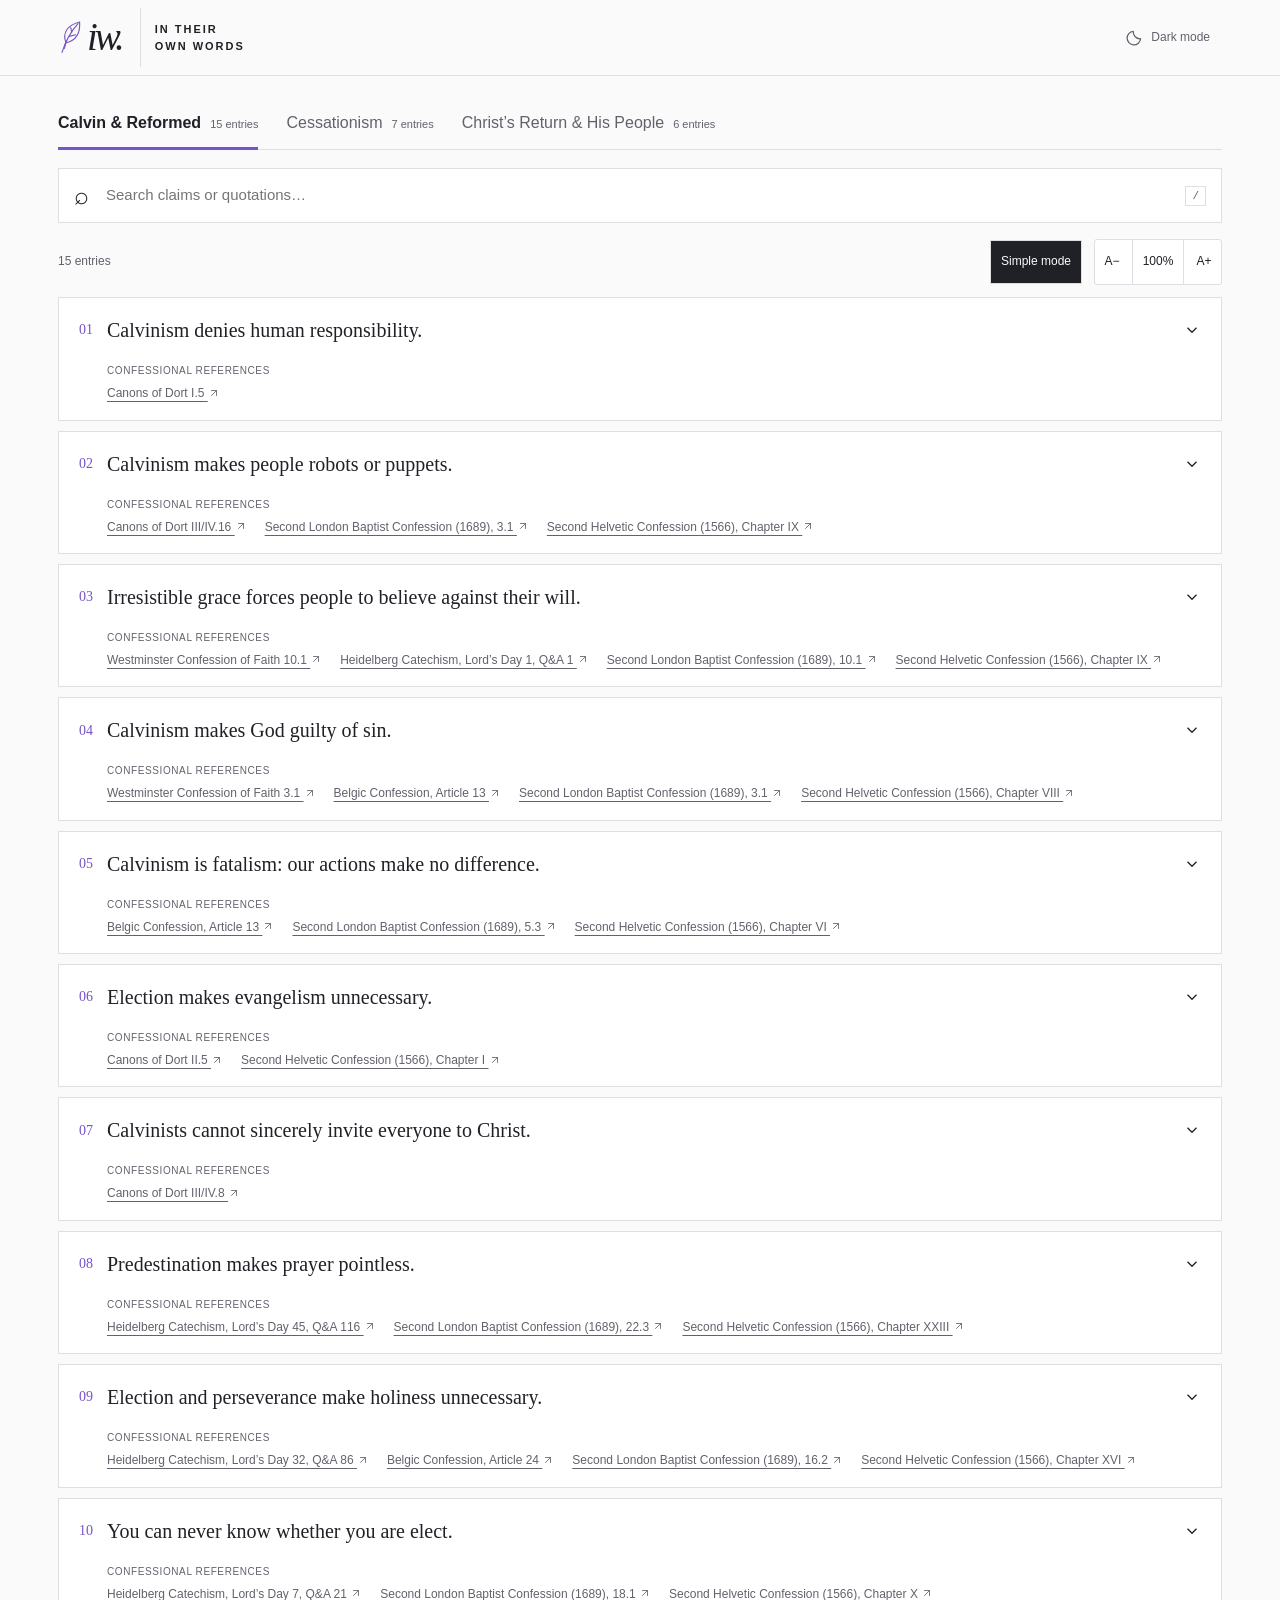
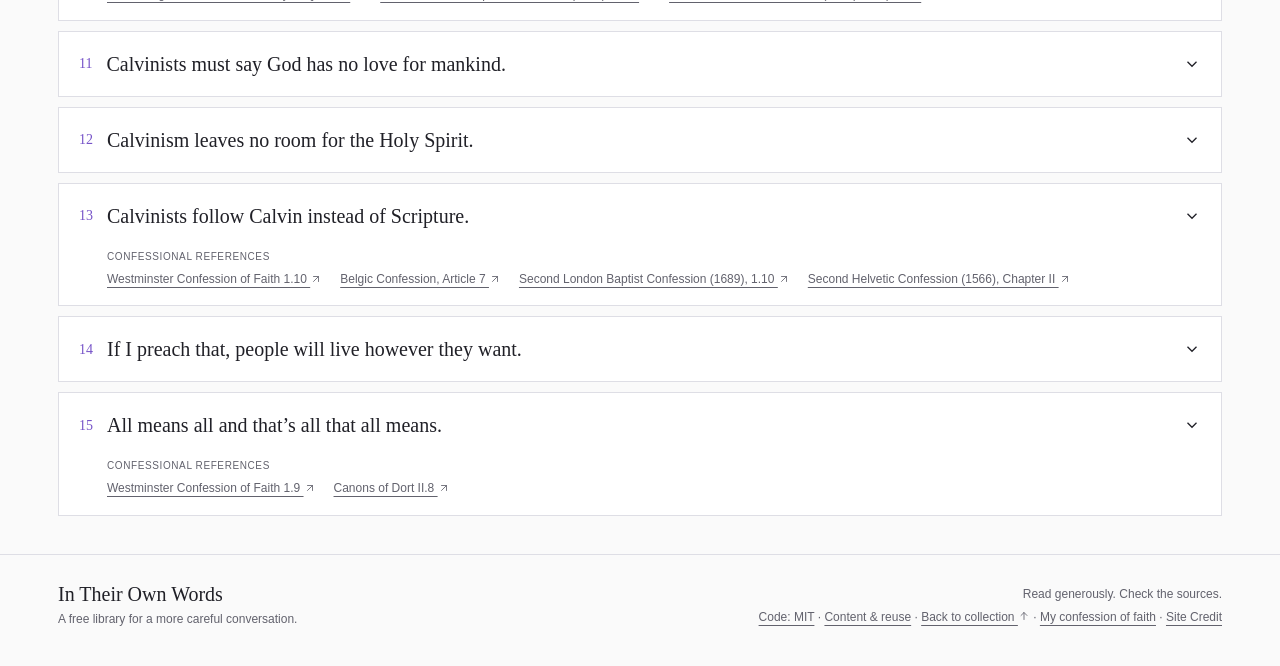
==== commit 11f76924: "Add scriptural context and visible confessional references in simple mode" ====
--- a/index.html
+++ b/index.html
@@ -21,7 +21,7 @@
 <meta name="twitter:description" content="Read Calvin and the Reformed confessions in their own words, with sources and context.">
 <meta name="twitter:image" content="https://intheirownwords.site/assets/og-image.png">
 <meta name="twitter:image:alt" content="In Their Own Words — Calvin, beyond the caricatures. Dark background, violet quill, and Calvin portrait.">
-<meta name="theme-color" content="#fafafa"><script>try{const t=localStorage.getItem("reading-theme");document.documentElement.dataset.theme=t==="dark"||t==="light"?t:matchMedia("(prefers-color-scheme: dark)").matches?"dark":"light"}catch{document.documentElement.dataset.theme=matchMedia("(prefers-color-scheme: dark)").matches?"dark":"light"}</script><link rel="icon" href="./favicon.svg" type="image/svg+xml"><link rel="stylesheet" href="./style.css?v=de277a1162be"><script src="./app.js?v=de277a1162be" defer></script>
+<meta name="theme-color" content="#fafafa"><script>try{const t=localStorage.getItem("reading-theme");document.documentElement.dataset.theme=t==="dark"||t==="light"?t:matchMedia("(prefers-color-scheme: dark)").matches?"dark":"light"}catch{document.documentElement.dataset.theme=matchMedia("(prefers-color-scheme: dark)").matches?"dark":"light"}</script><link rel="icon" href="./favicon.svg" type="image/svg+xml"><link rel="stylesheet" href="./style.css?v=66b9030602c9"><script src="./app.js?v=66b9030602c9" defer></script>
 </head>
 <body>
 <a class="skip" href="#library">Skip to the quotations</a>
@@ -39,23 +39,23 @@
 <div class="tools" hidden><label class="search"><span aria-hidden="true">⌕</span><input id="search" type="search" placeholder="Search claims or quotations…" aria-label="Search the collection"><kbd aria-hidden="true">/</kbd></label><button id="search-clear" class="reset" type="button" hidden><span aria-hidden="true">×</span> Clear search</button></div>
 <details class="topic-disclosure" id="topic-disclosure" data-mobile-collapse open hidden><summary>Filter topics<span id="filter-count"></span></summary><div id="filters" class="filters" role="group" aria-label="Filter by topics" aria-describedby="filter-help" hidden><span class="filter-label"><svg width="17" height="17" viewBox="0 0 24 24" fill="none" stroke="currentColor" stroke-width="1.7" stroke-linecap="round" aria-hidden="true"><path d="M4 6h16M4 12h16M4 18h16"/><circle cx="9" cy="6" r="2"/><circle cx="15" cy="12" r="2"/><circle cx="9" cy="18" r="2"/></svg>Filter by<span id="filter-help" class="sr-only">Choose one or more topics</span><button id="clear-topics" class="clear-topics" type="button" aria-label="Clear topic filters" hidden><svg width="15" height="15" viewBox="0 0 24 24" fill="none" stroke="currentColor" stroke-width="1.8" stroke-linecap="round" stroke-linejoin="round" aria-hidden="true"><path d="M3 10a9 9 0 1 1 2 8M3 4v6h6"/></svg><span>Clear</span></button></span></div></details>
 <div class="results-heading"><div class="view-controls" hidden><button type="button" id="simple-mode" aria-pressed="true">Simple mode</button><div class="reading-controls" id="reading-controls" role="group" aria-label="Reading text size" hidden><span>Text size</span><button type="button" id="text-smaller" aria-label="Decrease reading text size">A−</button><button type="button" id="text-reset" aria-label="Reset reading text size to 100 percent">100%</button><button type="button" id="text-larger" aria-label="Increase reading text size">A+</button><span id="text-size-status" class="sr-only" role="status" aria-live="polite"></span></div></div><p id="result-count" role="status" aria-live="polite">15 entries</p></div>
-<div id="entries"><article class="entry" id="responsibility" data-topic="Sovereignty"><button type="button" class="objection-toggle" aria-expanded="false" hidden><span class="objection-number">01</span><span>Calvinism denies human responsibility.</span><svg width="18" height="18" viewBox="0 0 24 24" fill="none" stroke="currentColor" stroke-width="1.7" aria-hidden="true" focusable="false"><path d="m6 9 6 6 6-6"/></svg></button><div class="claim-side"><span class="entry-number">01</span><span class="topic">Sovereignty</span><p class="eyebrow">THE COMMON CLAIM</p><h3>Calvinism denies human responsibility.</h3><p class="claim-note">Editorial summary · see the published criticism below</p><details class="published-criticism"><summary>Published criticism &amp; context <span aria-hidden="true">+</span></summary><blockquote class="critic-quote"><p>“So we can’t be responsible for our choices because nothing that we think or do is up to us.”</p></blockquote><p class="critic-author">William Lane Craig</p><p class="citation"><a href="https://www.reasonablefaith.org/podcasts/defenders-podcast-series-2/s2-doctrine-of-creation/doctrine-of-creation-part-10/">Doctrine of Creation, Part 10, objection 3 to universal divine causal determinism <svg class="ui-arrow" width="16" height="16" viewBox="0 0 24 24" fill="none" stroke="currentColor" stroke-width="1.7" stroke-linecap="round" stroke-linejoin="round" aria-hidden="true" focusable="false"><path d="M7 17 17 7M7 7h10v10"/></svg></a><span>Reasonable Faith, Defenders series 2, published lecture transcript</span></p><p class="criticism-kind">An argument about logical consequences</p><p class="critic-context">Craig argues that divine causal determination removes moral responsibility. He recognizes Reformed appeals to secondary causes but finds them inadequate. This is a philosophical criticism of Calvinism’s consistency, rather than a claim that Calvinists never verbally affirm responsibility. Calvin’s quotation establishes his affirmation; it does not by itself resolve Craig’s objection.</p></details></div><div class="quote-side"><p class="eyebrow">IN HIS OWN WORDS</p><blockquote>“Man therefore falls, divine providence so ordaining, but he falls by his own fault.”</blockquote><p class="lead-author">John Calvin</p><details class="entry-context" open data-mobile-collapse><summary>Citation &amp; context <span aria-hidden="true">+</span></summary><p class="citation source-citation"><a href="https://www.ccel.org/ccel/calvin/institutes.v.xxiv.html">Institutes 3.23.8 <svg class="ui-arrow" width="16" height="16" viewBox="0 0 24 24" fill="none" stroke="currentColor" stroke-width="1.7" stroke-linecap="round" stroke-linejoin="round" aria-hidden="true" focusable="false"><path d="M7 17 17 7M7 7h10v10"/></svg></a><span>Translation: Henry Beveridge (1845)</span></p><div class="context"><h4>Sovereignty &amp; responsibility</h4><p>Calvin places divine ordination and human fault in the same sentence. He does not treat providence as an excuse for sin.</p><p><strong>Read in context.</strong> This passage also affirms that the fall occurs within God’s providence. Whether that is compatible with responsibility remains a substantive question.</p></div></details><details class="confessional-disclosure"><summary>Confessional witness · 1 <span aria-hidden="true">+</span></summary><div class="context"><div class="witness"><blockquote>“The cause or guilt of this unbelief as well as of all other sins, is no wise in God, but in man himself”</blockquote><a href="https://www.frcna.org/canons-of-dort">Canons of Dort I.5 <svg class="ui-arrow" width="16" height="16" viewBox="0 0 24 24" fill="none" stroke="currentColor" stroke-width="1.7" stroke-linecap="round" stroke-linejoin="round" aria-hidden="true" focusable="false"><path d="M7 17 17 7M7 7h10v10"/></svg></a><p class="witness-edition">Historic English text as published by the Free Reformed Churches of North America</p><p class="witness-context">The article contrasts human guilt for unbelief with faith and salvation as God’s free gift.</p></div></div></details><div class="entry-actions"><a href="https://www.ccel.org/ccel/calvin/institutes.v.xxiv.html">Read the source <svg class="ui-arrow" width="16" height="16" viewBox="0 0 24 24" fill="none" stroke="currentColor" stroke-width="1.7" stroke-linecap="round" stroke-linejoin="round" aria-hidden="true" focusable="false"><path d="M7 17 17 7M7 7h10v10"/></svg></a><button type="button" data-copy="responsibility" hidden>Copy citation</button><a href="#responsibility" class="permalink" aria-label="Permanent link: Sovereignty &amp; responsibility"># Share entry</a></div></div></article>
-<article class="entry" id="robots" data-topic="Human agency"><button type="button" class="objection-toggle" aria-expanded="false" hidden><span class="objection-number">02</span><span>Calvinism makes people robots or puppets.</span><svg width="18" height="18" viewBox="0 0 24 24" fill="none" stroke="currentColor" stroke-width="1.7" aria-hidden="true" focusable="false"><path d="m6 9 6 6 6-6"/></svg></button><div class="claim-side"><span class="entry-number">02</span><span class="topic">Human agency</span><p class="eyebrow">THE COMMON CLAIM</p><h3>Calvinism makes people robots or puppets.</h3><p class="claim-note">Editorial summary · see the published criticism below</p><details class="published-criticism"><summary>Published criticism &amp; context <span aria-hidden="true">+</span></summary><blockquote class="critic-quote"><p>“So the accusation that EDD makes us all puppets, is to apply the greater truth of EDD and refuse to pretend along.”</p></blockquote><p class="critic-author">James LeBlanc</p><p class="citation"><a href="https://soteriology101.com/2024/07/29/the-puppet-analogy-explained/">The Puppet Analogy explained, “Applied” <svg class="ui-arrow" width="16" height="16" viewBox="0 0 24 24" fill="none" stroke="currentColor" stroke-width="1.7" stroke-linecap="round" stroke-linejoin="round" aria-hidden="true" focusable="false"><path d="M7 17 17 7M7 7h10v10"/></svg></a><span>Soteriology 101 guest article, credited “Mindtrap James LeBlanc,” July 29, 2024</span></p><p class="criticism-kind">An analogy offered as a consequence of exhaustive decree</p><p class="critic-context">EDD means exhaustive divine decree. LeBlanc argues that appealing to human consciousness does not remove the analogy’s force. He is arguing for what he thinks follows from Calvinistic determinism, not claiming Calvinists literally believe people are wooden puppets. The guest author, rather than the site’s host, is responsible for these words.</p></details></div><div class="quote-side"><p class="eyebrow">IN HIS OWN WORDS</p><blockquote>“Man, since he was corrupted by the fall, sins not forced or unwilling, but voluntarily, by a most forward bias of the mind”</blockquote><p class="lead-author">John Calvin</p><details class="entry-context" open data-mobile-collapse><summary>Citation &amp; context <span aria-hidden="true">+</span></summary><p class="citation source-citation"><a href="https://www.ccel.org/ccel/calvin/institutes.iv.iv.html">Institutes 2.3.5 <svg class="ui-arrow" width="16" height="16" viewBox="0 0 24 24" fill="none" stroke="currentColor" stroke-width="1.7" stroke-linecap="round" stroke-linejoin="round" aria-hidden="true" focusable="false"><path d="M7 17 17 7M7 7h10v10"/></svg></a><span>Translation: Henry Beveridge (1845)</span></p><div class="context"><h4>People, not puppets</h4><p>Calvin distinguishes voluntary action from external compulsion. People act from their own desires.</p><p><strong>Read in context.</strong> The surrounding passage also teaches a necessity of sinning in fallen humanity. Voluntariness here does not mean freedom from every kind of necessity.</p></div></details><details class="confessional-disclosure"><summary>Confessional witness · 3 <span aria-hidden="true">+</span></summary><div class="context"><div class="witness"><blockquote>“this grace of regeneration does not treat men as senseless stocks and blocks, nor takes away their will and its properties, neither does violence thereto”</blockquote><a href="https://www.frcna.org/canons-of-dort">Canons of Dort III/IV.16 <svg class="ui-arrow" width="16" height="16" viewBox="0 0 24 24" fill="none" stroke="currentColor" stroke-width="1.7" stroke-linecap="round" stroke-linejoin="round" aria-hidden="true" focusable="false"><path d="M7 17 17 7M7 7h10v10"/></svg></a><p class="witness-edition">Historic English text as published by the Free Reformed Churches of North America</p><p class="witness-context">“Stocks and blocks” means unthinking objects. The article goes on to describe grace as healing and powerfully renewing the will.</p></div><div class="witness"><blockquote>“nor is violence offered to the will of the creature”</blockquote><a href="https://rbs.org/2lbc">Second London Baptist Confession (1689), 3.1 <svg class="ui-arrow" width="16" height="16" viewBox="0 0 24 24" fill="none" stroke="currentColor" stroke-width="1.7" stroke-linecap="round" stroke-linejoin="round" aria-hidden="true" focusable="false"><path d="M7 17 17 7M7 7h10v10"/></svg></a><p class="witness-edition">English text as published by Reformed Baptist Seminary; reference gives chapter and paragraph</p><p class="witness-context">The paragraph affirms God’s decree while denying violence to the creature’s will and upholding the liberty or contingency of second causes. It does not affirm independence from God’s decree.</p></div><div class="witness"><blockquote>“His understanding, indeed, was not taken from him, neither was he deprived of his will, and altogether changed into a stone or stock.”</blockquote><a href="https://ccel.org/ccel/schaff/creeds3/creeds3.v.ix.html">Second Helvetic Confession (1566), Chapter IX <svg class="ui-arrow" width="16" height="16" viewBox="0 0 24 24" fill="none" stroke="currentColor" stroke-width="1.7" stroke-linecap="round" stroke-linejoin="round" aria-hidden="true" focusable="false"><path d="M7 17 17 7M7 7h10v10"/></svg></a><p class="witness-edition">English version in Philip Schaff, The Creeds of Christendom, Volume III, Appendix; CCEL transcription</p><p class="witness-context">The chapter affirms that fallen people retain understanding and will, while teaching that those faculties are corrupted and that regeneration is necessary for spiritual good.</p></div></div></details><div class="entry-actions"><a href="https://www.ccel.org/ccel/calvin/institutes.iv.iv.html">Read the source <svg class="ui-arrow" width="16" height="16" viewBox="0 0 24 24" fill="none" stroke="currentColor" stroke-width="1.7" stroke-linecap="round" stroke-linejoin="round" aria-hidden="true" focusable="false"><path d="M7 17 17 7M7 7h10v10"/></svg></a><button type="button" data-copy="robots" hidden>Copy citation</button><a href="#robots" class="permalink" aria-label="Permanent link: People, not puppets"># Share entry</a></div></div></article>
-<article class="entry" id="grace" data-topic="Grace"><button type="button" class="objection-toggle" aria-expanded="false" hidden><span class="objection-number">03</span><span>Irresistible grace forces people to believe against their will.</span><svg width="18" height="18" viewBox="0 0 24 24" fill="none" stroke="currentColor" stroke-width="1.7" aria-hidden="true" focusable="false"><path d="m6 9 6 6 6-6"/></svg></button><div class="claim-side"><span class="entry-number">03</span><span class="topic">Grace</span><p class="eyebrow">THE COMMON CLAIM</p><h3>Irresistible grace forces people to believe against their will.</h3><p class="claim-note">Editorial summary · see the published criticism below</p><details class="published-criticism"><summary>Published criticism &amp; context <span aria-hidden="true">+</span></summary><blockquote class="critic-quote"><p>“They make Christians into people whom God forced against their wills to become His children.”</p></blockquote><p class="critic-author">David Servant</p><p class="citation"><a href="https://www.davidservant.com/calvinism-considered-2/">Calvinism Considered, chapter 2, concluding summary of total depravity and irresistible grace <svg class="ui-arrow" width="16" height="16" viewBox="0 0 24 24" fill="none" stroke="currentColor" stroke-width="1.7" stroke-linecap="round" stroke-linejoin="round" aria-hidden="true" focusable="false"><path d="M7 17 17 7M7 7h10v10"/></svg></a><span>Author’s online text, chapter 2</span></p><p class="criticism-kind">A description of conversion that Calvin explicitly rejects</p><p class="critic-context">“They” refers to the doctrines of total depravity and irresistible grace. Servant treats inability to choose otherwise as coercion. Calvin instead describes the will being changed so that the person comes willingly. Establishing this difference in descriptions leaves their deeper disagreement about freedom and grace to be argued from Scripture.</p></details></div><div class="quote-side"><p class="eyebrow">IN HIS OWN WORDS</p><blockquote>“a powerful impulse of the Holy Spirit, which makes men willing who formerly were unwilling and reluctant.”</blockquote><p class="lead-author">John Calvin</p><details class="entry-context" open data-mobile-collapse><summary>Citation &amp; context <span aria-hidden="true">+</span></summary><p class="citation source-citation"><a href="https://www.ccel.org/c/calvin/comment2/john1-9.htm">Commentary on John 6:44 <svg class="ui-arrow" width="16" height="16" viewBox="0 0 24 24" fill="none" stroke="currentColor" stroke-width="1.7" stroke-linecap="round" stroke-linejoin="round" aria-hidden="true" focusable="false"><path d="M7 17 17 7M7 7h10v10"/></svg></a><span>Translation: William Pringle (1847)</span></p><div class="context"><h4>Made willing by grace</h4><p>Grace renews the will so that a person willingly comes to Christ. Calvin explicitly distinguishes this drawing from external force.</p><p><strong>Read in context.</strong> Calvin does teach an effective divine initiative. The disagreement concerns this renewal of the will, rather than a profession of faith extracted from someone who still rejects Christ.</p></div></details><details class="confessional-disclosure"><summary>Confessional witness · 4 <span aria-hidden="true">+</span></summary><div class="context"><div class="witness"><blockquote>“yet so, as they come most freely, being made willing by his grace.”</blockquote><a href="https://www.opc.org/wcf.html">Westminster Confession of Faith 10.1 <svg class="ui-arrow" width="16" height="16" viewBox="0 0 24 24" fill="none" stroke="currentColor" stroke-width="1.7" stroke-linecap="round" stroke-linejoin="round" aria-hidden="true" focusable="false"><path d="M7 17 17 7M7 7h10v10"/></svg></a></div><div class="witness"><blockquote>“by his Holy Spirit, He also assures me of eternal life, and makes me sincerely willing and ready, henceforth, to live unto him.”</blockquote><a href="https://www.frcna.org/heidelberg-catechism">Heidelberg Catechism, Lord’s Day 1, Q&amp;A 1 <svg class="ui-arrow" width="16" height="16" viewBox="0 0 24 24" fill="none" stroke="currentColor" stroke-width="1.7" stroke-linecap="round" stroke-linejoin="round" aria-hidden="true" focusable="false"><path d="M7 17 17 7M7 7h10v10"/></svg></a><p class="witness-edition">Historic English text as published by the Free Reformed Churches of North America</p><p class="witness-context">The catechism describes the believer’s comfort and willing obedience as fruits of belonging to Christ.</p></div><div class="witness"><blockquote>“yet so as they come most freely, being made willing by His grace.”</blockquote><a href="https://rbs.org/2lbc">Second London Baptist Confession (1689), 10.1 <svg class="ui-arrow" width="16" height="16" viewBox="0 0 24 24" fill="none" stroke="currentColor" stroke-width="1.7" stroke-linecap="round" stroke-linejoin="round" aria-hidden="true" focusable="false"><path d="M7 17 17 7M7 7h10v10"/></svg></a><p class="witness-edition">English text as published by Reformed Baptist Seminary; reference gives chapter and paragraph</p><p class="witness-context">Effectual calling is described as renewing the will and drawing sinners to Christ so that their coming is willing.</p></div><div class="witness"><blockquote>“And the will itself is not only changed by the Spirit, but it is also endued with faculties, that, of its own accord, it may both will and do good”</blockquote><a href="https://ccel.org/ccel/schaff/creeds3/creeds3.v.ix.html">Second Helvetic Confession (1566), Chapter IX <svg class="ui-arrow" width="16" height="16" viewBox="0 0 24 24" fill="none" stroke="currentColor" stroke-width="1.7" stroke-linecap="round" stroke-linejoin="round" aria-hidden="true" focusable="false"><path d="M7 17 17 7M7 7h10v10"/></svg></a><p class="witness-edition">English version in Philip Schaff, The Creeds of Christendom, Volume III, Appendix; CCEL transcription</p><p class="witness-context">The subject is the regenerate person. The chapter describes the Spirit as enabling willing action, and then says that the regenerate act actively, not only passively.</p></div></div></details><div class="entry-actions"><a href="https://www.ccel.org/c/calvin/comment2/john1-9.htm">Read the source <svg class="ui-arrow" width="16" height="16" viewBox="0 0 24 24" fill="none" stroke="currentColor" stroke-width="1.7" stroke-linecap="round" stroke-linejoin="round" aria-hidden="true" focusable="false"><path d="M7 17 17 7M7 7h10v10"/></svg></a><button type="button" data-copy="grace" hidden>Copy citation</button><a href="#grace" class="permalink" aria-label="Permanent link: Made willing by grace"># Share entry</a></div></div></article>
-<article class="entry" id="sin" data-topic="Sovereignty"><button type="button" class="objection-toggle" aria-expanded="false" hidden><span class="objection-number">04</span><span>Calvinism makes God guilty of sin.</span><svg width="18" height="18" viewBox="0 0 24 24" fill="none" stroke="currentColor" stroke-width="1.7" aria-hidden="true" focusable="false"><path d="m6 9 6 6 6-6"/></svg></button><div class="claim-side"><span class="entry-number">04</span><span class="topic">Sovereignty</span><p class="eyebrow">THE COMMON CLAIM</p><h3>Calvinism makes God guilty of sin.</h3><p class="claim-note">Editorial summary · see the published criticism below</p><details class="published-criticism"><summary>Published criticism &amp; context <span aria-hidden="true">+</span></summary><blockquote class="critic-quote"><p>“there was no rational answer against the charge of divine culpability for moral evil if Calvinism’s claims were true.”</p></blockquote><p class="critic-author">Leighton Flowers</p><p class="citation"><a href="https://soteriology101.com/2015/08/22/your-systematic-has-no-clothes/">Your Systematic Has No Clothes, opening recollection of his time as a Calvinist <svg class="ui-arrow" width="16" height="16" viewBox="0 0 24 24" fill="none" stroke="currentColor" stroke-width="1.7" stroke-linecap="round" stroke-linejoin="round" aria-hidden="true" focusable="false"><path d="M7 17 17 7M7 7h10v10"/></svg></a><span>Soteriology 101, August 22, 2015</span></p><p class="criticism-kind">An argument about moral consequences</p><p class="critic-context">Flowers presents this as a conclusion he drew while still affirming Calvinism. He later expressly declines to accuse sincere Calvinists of devil worship. Calvin’s distinction between God’s purpose and the sinner’s intention states the position Flowers challenges; simply quoting the distinction does not prove it resolves every objection.</p></details></div><div class="quote-side"><p class="eyebrow">IN HIS OWN WORDS</p><blockquote>“the same act at once betrays the guilt of man, and manifests the righteousness of God.”</blockquote><p class="lead-author">John Calvin</p><details class="entry-context" open data-mobile-collapse><summary>Citation &amp; context <span aria-hidden="true">+</span></summary><p class="citation source-citation"><a href="https://www.ccel.org/ccel/calvin/institutes.iii.xix.html">Institutes 1.18.4 <svg class="ui-arrow" width="16" height="16" viewBox="0 0 24 24" fill="none" stroke="currentColor" stroke-width="1.7" stroke-linecap="round" stroke-linejoin="round" aria-hidden="true" focusable="false"><path d="M7 17 17 7M7 7h10v10"/></svg></a><span>Translation: Henry Beveridge (1845)</span></p><div class="context"><h4>Ordination &amp; moral guilt</h4><p>Calvin distinguishes the purposes of God and human agents within a single event. He affirms divine righteousness and creaturely guilt together.</p><p><strong>Read in context.</strong> His denial of divine guilt establishes his stated position. It does not by itself prove that his account of providence is coherent.</p></div></details><details class="confessional-disclosure"><summary>Confessional witness · 4 <span aria-hidden="true">+</span></summary><div class="context"><div class="witness"><blockquote>“neither is God the author of sin”</blockquote><a href="https://www.opc.org/wcf.html">Westminster Confession of Faith 3.1 <svg class="ui-arrow" width="16" height="16" viewBox="0 0 24 24" fill="none" stroke="currentColor" stroke-width="1.7" stroke-linecap="round" stroke-linejoin="round" aria-hidden="true" focusable="false"><path d="M7 17 17 7M7 7h10v10"/></svg></a></div><div class="witness"><blockquote>“nevertheless, God neither is the author of, nor can be charged with, the sins which are committed.”</blockquote><a href="https://www.frcna.org/belgic-confession">Belgic Confession, Article 13 <svg class="ui-arrow" width="16" height="16" viewBox="0 0 24 24" fill="none" stroke="currentColor" stroke-width="1.7" stroke-linecap="round" stroke-linejoin="round" aria-hidden="true" focusable="false"><path d="M7 17 17 7M7 7h10v10"/></svg></a><p class="witness-edition">Historic English text as published by the Free Reformed Churches of North America</p><p class="witness-context">The same article affirms God’s government of all events. This denial states the confession’s position; its coherence remains a matter for theological argument.</p></div><div class="witness"><blockquote>“yet so as thereby is God neither the author of sin nor hath fellowship with any therein”</blockquote><a href="https://rbs.org/2lbc">Second London Baptist Confession (1689), 3.1 <svg class="ui-arrow" width="16" height="16" viewBox="0 0 24 24" fill="none" stroke="currentColor" stroke-width="1.7" stroke-linecap="round" stroke-linejoin="round" aria-hidden="true" focusable="false"><path d="M7 17 17 7M7 7h10v10"/></svg></a><p class="witness-edition">English text as published by Reformed Baptist Seminary; reference gives chapter and paragraph</p><p class="witness-context">This qualification accompanies the affirmation that God decrees all that comes to pass. It states the confession’s denial of divine participation in sin without by itself resolving objections to that distinction.</p></div><div class="witness"><blockquote>“Yea, there are even in ourselves sin and corruption enough, so that there is no need that God should infuse into us either a new or greater measure of wickedness.”</blockquote><a href="https://ccel.org/ccel/schaff/creeds3/creeds3.v.ix.html">Second Helvetic Confession (1566), Chapter VIII <svg class="ui-arrow" width="16" height="16" viewBox="0 0 24 24" fill="none" stroke="currentColor" stroke-width="1.7" stroke-linecap="round" stroke-linejoin="round" aria-hidden="true" focusable="false"><path d="M7 17 17 7M7 7h10v10"/></svg></a><p class="witness-edition">English version in Philip Schaff, The Creeds of Christendom, Volume III, Appendix; CCEL transcription</p><p class="witness-context">The preceding paragraph condemns making God the author of sin. The following paragraphs distinguish God’s righteous judgment and government from human wickedness.</p></div></div></details><div class="entry-actions"><a href="https://www.ccel.org/ccel/calvin/institutes.iii.xix.html">Read the source <svg class="ui-arrow" width="16" height="16" viewBox="0 0 24 24" fill="none" stroke="currentColor" stroke-width="1.7" stroke-linecap="round" stroke-linejoin="round" aria-hidden="true" focusable="false"><path d="M7 17 17 7M7 7h10v10"/></svg></a><button type="button" data-copy="sin" hidden>Copy citation</button><a href="#sin" class="permalink" aria-label="Permanent link: Ordination &amp; moral guilt"># Share entry</a></div></div></article>
-<article class="entry" id="fatalism" data-topic="Sovereignty"><button type="button" class="objection-toggle" aria-expanded="false" hidden><span class="objection-number">05</span><span>Calvinism is fatalism: our actions make no difference.</span><svg width="18" height="18" viewBox="0 0 24 24" fill="none" stroke="currentColor" stroke-width="1.7" aria-hidden="true" focusable="false"><path d="m6 9 6 6 6-6"/></svg></button><div class="claim-side"><span class="entry-number">05</span><span class="topic">Sovereignty</span><p class="eyebrow">THE COMMON CLAIM</p><h3>Calvinism is fatalism: our actions make no difference.</h3><p class="claim-note">Editorial summary · see the published criticism below</p><details class="published-criticism"><summary>Published criticism &amp; context <span aria-hidden="true">+</span></summary><blockquote class="critic-quote"><p>“Saying that God ordains the means as well as the ends does not add meaning to the meaninglessness of determinism.”</p></blockquote><p class="critic-author">Dale W. Decker</p><p class="citation"><a href="https://soteriology101.com/2020/02/10/why-im-not-a-calvinist-even-though-i-should-be-determinism/">Why I’m not a Calvinist, Even Though I Should Be: Determinism, concluding discussion of ordained means <svg class="ui-arrow" width="16" height="16" viewBox="0 0 24 24" fill="none" stroke="currentColor" stroke-width="1.7" stroke-linecap="round" stroke-linejoin="round" aria-hidden="true" focusable="false"><path d="M7 17 17 7M7 7h10v10"/></svg></a><span>Soteriology 101 guest article by Dale W. Decker, February 10, 2020; posted by Eric Kemp</span></p><p class="criticism-kind">A challenge to the significance of ordained means</p><p class="critic-context">Decker explicitly considers the Calvinist answer that God ordains means and rejects it as insufficient. His charge is not ignorance of that answer. Calvin’s insistence on using means distinguishes his practical teaching from passive fatalism; Decker’s philosophical objection remains a further question.</p></details></div><div class="quote-side"><p class="eyebrow">IN HIS OWN WORDS</p><blockquote>“the eternal decrees of God by no means prevent us from proceeding, under his will, to provide for ourselves, and arrange all our affairs.”</blockquote><p class="lead-author">John Calvin</p><details class="entry-context" open data-mobile-collapse><summary>Citation &amp; context <span aria-hidden="true">+</span></summary><p class="citation source-citation"><a href="https://www.ccel.org/ccel/calvin/institutes.iii.xviii.html">Institutes 1.17.4 <svg class="ui-arrow" width="16" height="16" viewBox="0 0 24 24" fill="none" stroke="currentColor" stroke-width="1.7" stroke-linecap="round" stroke-linejoin="round" aria-hidden="true" focusable="false"><path d="M7 17 17 7M7 7h10v10"/></svg></a><span>Translation: Henry Beveridge (1845)</span></p><div class="context"><h4>The significance of means</h4><p>Providence includes the means through which events happen. Planning, precautions, and ordinary care remain meaningful duties.</p><p><strong>Read in context.</strong> Calvin immediately discusses the means of preserving life and avoiding danger. His argument does not promise that every plan will succeed.</p></div></details><details class="confessional-disclosure"><summary>Confessional witness · 3 <span aria-hidden="true">+</span></summary><div class="context"><div class="witness"><blockquote>“who watches over us with a paternal care, keeping all creatures so under his power”</blockquote><a href="https://www.frcna.org/belgic-confession">Belgic Confession, Article 13 <svg class="ui-arrow" width="16" height="16" viewBox="0 0 24 24" fill="none" stroke="currentColor" stroke-width="1.7" stroke-linecap="round" stroke-linejoin="round" aria-hidden="true" focusable="false"><path d="M7 17 17 7M7 7h10v10"/></svg></a><p class="witness-edition">Historic English text as published by the Free Reformed Churches of North America</p><p class="witness-context">The article presents providence as fatherly care, rather than impersonal fate. This excerpt addresses the character of providence, not by itself the question of how human means work.</p></div><div class="witness"><blockquote>“God, in his ordinary providence makes use of means”</blockquote><a href="https://rbs.org/2lbc">Second London Baptist Confession (1689), 5.3 <svg class="ui-arrow" width="16" height="16" viewBox="0 0 24 24" fill="none" stroke="currentColor" stroke-width="1.7" stroke-linecap="round" stroke-linejoin="round" aria-hidden="true" focusable="false"><path d="M7 17 17 7M7 7h10v10"/></svg></a><p class="witness-edition">English text as published by Reformed Baptist Seminary; reference gives chapter and paragraph</p><p class="witness-context">The paragraph also says God is free to work without, above, and against means. Ordinary providence includes means rather than rendering them irrelevant.</p></div><div class="witness"><blockquote>“For God, who has appointed every thing his end, he also has ordained the beginning and the means by which we must attain unto the end.”</blockquote><a href="https://ccel.org/ccel/schaff/creeds3/creeds3.v.ix.html">Second Helvetic Confession (1566), Chapter VI <svg class="ui-arrow" width="16" height="16" viewBox="0 0 24 24" fill="none" stroke="currentColor" stroke-width="1.7" stroke-linecap="round" stroke-linejoin="round" aria-hidden="true" focusable="false"><path d="M7 17 17 7M7 7h10v10"/></svg></a><p class="witness-edition">English version in Philip Schaff, The Creeds of Christendom, Volume III, Appendix; CCEL transcription</p><p class="witness-context">The chapter explicitly rejects the claim that providence makes human efforts unprofitable. Its example is Paul’s insistence that the sailors remain aboard the ship despite God’s promise of safety.</p></div></div></details><div class="entry-actions"><a href="https://www.ccel.org/ccel/calvin/institutes.iii.xviii.html">Read the source <svg class="ui-arrow" width="16" height="16" viewBox="0 0 24 24" fill="none" stroke="currentColor" stroke-width="1.7" stroke-linecap="round" stroke-linejoin="round" aria-hidden="true" focusable="false"><path d="M7 17 17 7M7 7h10v10"/></svg></a><button type="button" data-copy="fatalism" hidden>Copy citation</button><a href="#fatalism" class="permalink" aria-label="Permanent link: The significance of means"># Share entry</a></div></div></article>
-<article class="entry" id="evangelism" data-topic="Gospel invitation"><button type="button" class="objection-toggle" aria-expanded="false" hidden><span class="objection-number">06</span><span>Election makes evangelism unnecessary.</span><svg width="18" height="18" viewBox="0 0 24 24" fill="none" stroke="currentColor" stroke-width="1.7" aria-hidden="true" focusable="false"><path d="m6 9 6 6 6-6"/></svg></button><div class="claim-side"><span class="entry-number">06</span><span class="topic">Gospel invitation</span><p class="eyebrow">THE COMMON CLAIM</p><h3>Election makes evangelism unnecessary.</h3><p class="claim-note">Editorial summary · see the published criticism below</p><details class="published-criticism"><summary>Published criticism &amp; context <span aria-hidden="true">+</span></summary><blockquote class="critic-quote"><p>“But if this be so, then is all preaching vain.”</p></blockquote><p class="critic-author">John Wesley</p><p class="citation"><a href="https://evangelicalarminians.org/whatever-that-scripture-proves-it-never-can-prove-this-john-wesleys-sermon-on-free-grace/">Free Grace, Sermon 128, paragraph 10 <svg class="ui-arrow" width="16" height="16" viewBox="0 0 24 24" fill="none" stroke="currentColor" stroke-width="1.7" stroke-linecap="round" stroke-linejoin="round" aria-hidden="true" focusable="false"><path d="M7 17 17 7M7 7h10v10"/></svg></a><span>Text of the 1872 sermon edition, reproduced by the Society of Evangelical Arminians, September 26, 2013</span></p><p class="criticism-kind">An argument that predestination makes preaching unnecessary</p><p class="critic-context">Wesley argues that election fixes salvation with or without preaching. He is drawing a consequence, rather than denying that Calvinists actually preach. Calvin’s response explicitly joins election to proclamation; the historical profiles also document evangelistic practice.</p></details></div><div class="quote-side"><p class="eyebrow">IN HIS OWN WORDS</p><blockquote>“God wishes that the gospel should be proclaimed to all without exception.”</blockquote><p class="lead-author">John Calvin</p><details class="entry-context" open data-mobile-collapse><summary>Citation &amp; context <span aria-hidden="true">+</span></summary><p class="citation source-citation"><a href="https://www.ccel.org/c/calvin/comment2/1tim.htm">Commentary on 1 Timothy 2:4 <svg class="ui-arrow" width="16" height="16" viewBox="0 0 24 24" fill="none" stroke="currentColor" stroke-width="1.7" stroke-linecap="round" stroke-linejoin="round" aria-hidden="true" focusable="false"><path d="M7 17 17 7M7 7h10v10"/></svg></a><span>Translation: William Pringle (1856)</span></p><div class="context"><h4>A gospel to be proclaimed</h4><p>Calvin expressly teaches the broad proclamation of the gospel. Election does not authorize restricting the invitation to people presumed to be elect.</p><p><strong>Read in context.</strong> In the surrounding exposition, Calvin interprets “all” in terms of peoples and ranks, rather than a universal decree to save every individual.</p></div></details><details class="confessional-disclosure"><summary>Confessional witness · 2 <span aria-hidden="true">+</span></summary><div class="context"><div class="witness"><blockquote>“ought to be declared and published to all nations, and to all persons promiscuously and without distinction, to whom God out of his good pleasure sends the gospel.”</blockquote><a href="https://www.frcna.org/canons-of-dort">Canons of Dort II.5 <svg class="ui-arrow" width="16" height="16" viewBox="0 0 24 24" fill="none" stroke="currentColor" stroke-width="1.7" stroke-linecap="round" stroke-linejoin="round" aria-hidden="true" focusable="false"><path d="M7 17 17 7M7 7h10v10"/></svg></a><p class="witness-edition">Historic English text as published by the Free Reformed Churches of North America</p><p class="witness-context">The subject is the gospel promise together with the command to repent and believe. “Promiscuously” here means indiscriminately.</p></div><div class="witness"><blockquote>“yet we know undoubtedly that it is the will of God that his word should be preached even outwardly.”</blockquote><a href="https://ccel.org/ccel/schaff/creeds3/creeds3.v.ix.html">Second Helvetic Confession (1566), Chapter I <svg class="ui-arrow" width="16" height="16" viewBox="0 0 24 24" fill="none" stroke="currentColor" stroke-width="1.7" stroke-linecap="round" stroke-linejoin="round" aria-hidden="true" focusable="false"><path d="M7 17 17 7M7 7h10v10"/></svg></a><p class="witness-edition">English version in Philip Schaff, The Creeds of Christendom, Volume III, Appendix; CCEL transcription</p><p class="witness-context">The passage affirms inward illumination and drawing by God while insisting on outward preaching. It appeals to Cornelius being sent to Peter and to the opening of Lydia’s heart.</p></div></div></details><details class="historical-disclosure"><summary>Election &amp; evangelism in history · 7 examples <span aria-hidden="true">+</span></summary><div class="context historical-witnesses"><p>From the ancient church to contemporary ministry, these believers joined conviction about God’s sovereign grace with preaching, missionary service, or the sending of preachers. The sources distinguish what each believed from what each did.</p><p class="historical-scope">These examples answer the claim that belief in election necessarily extinguishes evangelistic zeal. They do not establish that every believer is equally zealous, that all these figures agreed, or that historical examples alone prove the doctrine true. Augustine is an ancient predecessor, not a member of the later Reformed tradition.</p><ol class="historical-people"><li class="historical-person"><p class="eyebrow">Ancient church · 4th–5th centuries</p><h4>Augustine of Hippo</h4><p><strong>Belief.</strong> In his mature teaching, Augustine held that the beginning of faith and perseverance are gifts God gives according to his gracious will. He explicitly argued that preaching predestination must not hinder preaching faith.</p><p><strong>In practice.</strong> His surviving sermons put exhortation into practice. Sermon 81 calls hearers to believe in the crucified Christ while explaining faith as the Father’s gift.</p><p class="historical-qualification">An ancient predecessor, not a Calvinist: Augustine lived long before the Reformation, and his sacramental theology and other teachings differ from later Reformed theology.</p><ul class="historical-sources" aria-label="Sources for Augustine of Hippo"><li><span>Belief: Augustine’s own work</span><a href="https://www.newadvent.org/fathers/15122.htm">On the Gift of Perseverance, chapters 33–36 (hosted as On the Predestination of the Saints, Book II); NPNF English translation <svg class="ui-arrow" width="16" height="16" viewBox="0 0 24 24" fill="none" stroke="currentColor" stroke-width="1.7" stroke-linecap="round" stroke-linejoin="round" aria-hidden="true" focusable="false"><path d="M7 17 17 7M7 7h10v10"/></svg></a></li><li><span>Preaching: surviving sermon</span><a href="https://www.newadvent.org/fathers/160381.htm">Sermon 81 on the New Testament (Benedictine Sermon 131), sections 2–3; NPNF English translation <svg class="ui-arrow" width="16" height="16" viewBox="0 0 24 24" fill="none" stroke="currentColor" stroke-width="1.7" stroke-linecap="round" stroke-linejoin="round" aria-hidden="true" focusable="false"><path d="M7 17 17 7M7 7h10v10"/></svg></a></li></ul></li><li class="historical-person"><p class="eyebrow">Reformation · 16th century</p><h4>John Calvin</h4><p><strong>Belief.</strong> Institutes 3.21.5–7 locates election in God’s eternal counsel, rather than making it depend on foreseen human merit.</p><p><strong>In practice.</strong> Alongside his own preaching and writing, Calvin encouraged French Reformed congregations and sent pastors trained in Geneva to serve them.</p><p class="historical-qualification">This is evidence of active support for spreading Reformed preaching in Europe; it should not be confused with a claim that Calvin personally traveled as an overseas missionary.</p><ul class="historical-sources" aria-label="Sources for John Calvin"><li><span>Belief: Calvin’s own work</span><a href="https://www.ccel.org/ccel/calvin/institutes.v.xxii.html">Institutes of the Christian Religion 3.21.5–7; Henry Beveridge translation <svg class="ui-arrow" width="16" height="16" viewBox="0 0 24 24" fill="none" stroke="currentColor" stroke-width="1.7" stroke-linecap="round" stroke-linejoin="round" aria-hidden="true" focusable="false"><path d="M7 17 17 7M7 7h10v10"/></svg></a></li><li><span>Ministry: historical biography</span><a href="https://museeprotestant.org/en/notice/jean-calvin-1509-1564/">Musée protestant, Jean Calvin (1509–1564), sections on preaching and France <svg class="ui-arrow" width="16" height="16" viewBox="0 0 24 24" fill="none" stroke="currentColor" stroke-width="1.7" stroke-linecap="round" stroke-linejoin="round" aria-hidden="true" focusable="false"><path d="M7 17 17 7M7 7h10v10"/></svg></a></li></ul></li><li class="historical-person"><p class="eyebrow">Evangelical awakening · 18th century</p><h4>George Whitefield</h4><p><strong>Belief.</strong> In his 1740 letter to John Wesley, Whitefield defended election and argued that God appoints preaching as a means of bringing people to salvation.</p><p><strong>In practice.</strong> He repeatedly preached outdoors to people beyond ordinary church congregations, carrying his evangelical preaching across Britain and the American colonies.</p><p class="historical-qualification">Whitefield was a Calvinistic Anglican, not a Presbyterian or Baptist. These examples identify a shared conviction about election rather than agreement on every doctrine.</p><ul class="historical-sources" aria-label="Sources for George Whitefield"><li><span>Belief: Whitefield’s own letter</span><a href="https://www.chapellibrary.org/pdf/books/wltw.pdf#page=9">Letter to Wesley on Election, section 1, p. 8; letter dated December 24, 1740 <svg class="ui-arrow" width="16" height="16" viewBox="0 0 24 24" fill="none" stroke="currentColor" stroke-width="1.7" stroke-linecap="round" stroke-linejoin="round" aria-hidden="true" focusable="false"><path d="M7 17 17 7M7 7h10v10"/></svg></a></li><li><span>Ministry: historical biography</span><a href="https://banneroftruth.org/uk/about/banner-authors/george-whitefield/">Banner of Truth, George Whitefield, biographical account of his field preaching <svg class="ui-arrow" width="16" height="16" viewBox="0 0 24 24" fill="none" stroke="currentColor" stroke-width="1.7" stroke-linecap="round" stroke-linejoin="round" aria-hidden="true" focusable="false"><path d="M7 17 17 7M7 7h10v10"/></svg></a></li></ul></li><li class="historical-person"><p class="eyebrow">Missionary movement · 18th–19th centuries</p><h4>William Carey</h4><p><strong>Belief.</strong> Carey belonged to the Particular Baptist tradition. George Smith’s historical biography explicitly identifies him as a Calvinist; this establishes his theological setting without supplying a detailed personal exposition of election.</p><p><strong>In practice.</strong> His 1792 Enquiry argued for Christians’ obligation to use means to spread the gospel. He helped establish the Baptist Missionary Society and subsequently served in India.</p><p class="historical-qualification">The evidence here combines historical identification with missionary advocacy and service. It should not be presented as a verbatim statement of Carey’s precise formulation of election.</p><ul class="historical-sources" aria-label="Sources for William Carey"><li><span>Belief: historical biography</span><a href="https://careycenter.wmcarey.edu/gsmith/i.htm">George Smith, The Life of William Carey, D.D. (1885), chapter I, Carey’s College <svg class="ui-arrow" width="16" height="16" viewBox="0 0 24 24" fill="none" stroke="currentColor" stroke-width="1.7" stroke-linecap="round" stroke-linejoin="round" aria-hidden="true" focusable="false"><path d="M7 17 17 7M7 7h10v10"/></svg></a></li><li><span>Missionary advocacy: Carey’s publication</span><a href="https://careycenter.wmcarey.edu/enquiry/enquiry.html">William Carey University’s Carey Center, An Enquiry (1792), overview and original text <svg class="ui-arrow" width="16" height="16" viewBox="0 0 24 24" fill="none" stroke="currentColor" stroke-width="1.7" stroke-linecap="round" stroke-linejoin="round" aria-hidden="true" focusable="false"><path d="M7 17 17 7M7 7h10v10"/></svg></a></li><li><span>Ministry: historical record</span><a href="https://careycenter.wmcarey.edu/description.htm">William Carey University’s Carey Center, Description of the Center and Carey’s work in India <svg class="ui-arrow" width="16" height="16" viewBox="0 0 24 24" fill="none" stroke="currentColor" stroke-width="1.7" stroke-linecap="round" stroke-linejoin="round" aria-hidden="true" focusable="false"><path d="M7 17 17 7M7 7h10v10"/></svg></a></li></ul></li><li class="historical-person"><p class="eyebrow">Victorian evangelicalism · 19th century</p><h4>Charles Haddon Spurgeon</h4><p><strong>Belief.</strong> His sermon Election, preached September 2, 1855, openly defends God’s electing choice in salvation.</p><p><strong>In practice.</strong> In A Gospel Sermon to Outsiders, preached August 19, 1877, he deliberately addresses the unconverted at an open service and urges them to come to Christ.</p><p class="historical-qualification">His own sermons supply evidence for both convictions and evangelistic practice, without relying on estimates of audience size or conversion totals.</p><ul class="historical-sources" aria-label="Sources for Charles Haddon Spurgeon"><li><span>Belief: Spurgeon’s own sermon</span><a href="https://ccel.org/ccel/spurgeon/sermons01/sermons01.xxxix.html">Election, sermon 41–42, September 2, 1855; historic English text at CCEL <svg class="ui-arrow" width="16" height="16" viewBox="0 0 24 24" fill="none" stroke="currentColor" stroke-width="1.7" stroke-linecap="round" stroke-linejoin="round" aria-hidden="true" focusable="false"><path d="M7 17 17 7M7 7h10v10"/></svg></a></li><li><span>Evangelism: Spurgeon’s own sermon</span><a href="https://www.spurgeon.org/sermons/a-gospel-sermon-to-outsiders">A Gospel Sermon to Outsiders, Mark 10:49, August 19, 1877; The Spurgeon Library <svg class="ui-arrow" width="16" height="16" viewBox="0 0 24 24" fill="none" stroke="currentColor" stroke-width="1.7" stroke-linecap="round" stroke-linejoin="round" aria-hidden="true" focusable="false"><path d="M7 17 17 7M7 7h10v10"/></svg></a></li></ul></li><li class="historical-person"><p class="eyebrow">Modern evangelicalism · 20th century</p><h4>Martyn Lloyd-Jones</h4><p><strong>Belief.</strong> In Chosen in Him, his 1954 sermon on Ephesians 1:4, Lloyd-Jones defends God’s sovereign choice and expressly denies that election makes evangelism unnecessary.</p><p><strong>In practice.</strong> At Westminster Chapel, he devoted Sunday evenings to evangelistic preaching. The MLJ Trust documents the priority he placed on preparing sermons for unbelievers.</p><p class="historical-qualification">His criticism of some evangelistic campaign methods did not amount to opposition to evangelism; the record includes his regular evangelistic preaching.</p><ul class="historical-sources" aria-label="Sources for Martyn Lloyd-Jones"><li><span>Belief: sermon archive</span><a href="https://www.mljtrust.org/sermon/chosen-in-him/">Chosen in Him, sermon 4007, November 14, 1954; recording and publisher’s summary <svg class="ui-arrow" width="16" height="16" viewBox="0 0 24 24" fill="none" stroke="currentColor" stroke-width="1.7" stroke-linecap="round" stroke-linejoin="round" aria-hidden="true" focusable="false"><path d="M7 17 17 7M7 7h10v10"/></svg></a></li><li><span>Ministry: archive’s historical account</span><a href="https://www.mljtrust.org/blog/saints-in-the-morning/">Greg Jones, Saints in the morning, sinners at night, MLJ Trust <svg class="ui-arrow" width="16" height="16" viewBox="0 0 24 24" fill="none" stroke="currentColor" stroke-width="1.7" stroke-linecap="round" stroke-linejoin="round" aria-hidden="true" focusable="false"><path d="M7 17 17 7M7 7h10v10"/></svg></a></li></ul></li><li class="historical-person"><p class="eyebrow">Contemporary example · 20th–21st centuries</p><h4>John Piper</h4><p><strong>Belief.</strong> His 2000 message Let the Nations Be Glad explicitly affirms unconditional election while arguing that it gives no basis for withholding the gospel from any person or people.</p><p><strong>In practice.</strong> In that message he urges churches to raise up missionaries for unreached peoples. His 1991 essay Unreached Peoples develops the case for planting churches where the gospel has not reached.</p><p class="historical-qualification">The cited evidence demonstrates sustained missionary teaching and mobilization, not a claim that Piper himself served as a career overseas missionary.</p><ul class="historical-sources" aria-label="Sources for John Piper"><li><span>Belief and missionary exhortation: Piper’s own message</span><a href="https://www.desiringgod.org/messages/let-the-nations-be-glad--2">Let the Nations Be Glad, June 15, 2000, Doctrines of Grace and Unconditional Election sections <svg class="ui-arrow" width="16" height="16" viewBox="0 0 24 24" fill="none" stroke="currentColor" stroke-width="1.7" stroke-linecap="round" stroke-linejoin="round" aria-hidden="true" focusable="false"><path d="M7 17 17 7M7 7h10v10"/></svg></a></li><li><span>Missionary advocacy: Piper’s own essay</span><a href="https://www.desiringgod.org/articles/unreached-peoples">Unreached Peoples: The Unique and Primary Goal of Missions, January 1, 1991 <svg class="ui-arrow" width="16" height="16" viewBox="0 0 24 24" fill="none" stroke="currentColor" stroke-width="1.7" stroke-linecap="round" stroke-linejoin="round" aria-hidden="true" focusable="false"><path d="M7 17 17 7M7 7h10v10"/></svg></a></li></ul></li></ol><p class="history-verification">Historical summaries and source references checked November 11, 2026. Belief, ministry, and qualifications are editorial summaries, not attributed quotations.</p></div></details><div class="entry-actions"><a href="https://www.ccel.org/c/calvin/comment2/1tim.htm">Read the source <svg class="ui-arrow" width="16" height="16" viewBox="0 0 24 24" fill="none" stroke="currentColor" stroke-width="1.7" stroke-linecap="round" stroke-linejoin="round" aria-hidden="true" focusable="false"><path d="M7 17 17 7M7 7h10v10"/></svg></a><button type="button" data-copy="evangelism" hidden>Copy citation</button><a href="#evangelism" class="permalink" aria-label="Permanent link: A gospel to be proclaimed"># Share entry</a></div></div></article>
-<article class="entry" id="invitation" data-topic="Gospel invitation"><button type="button" class="objection-toggle" aria-expanded="false" hidden><span class="objection-number">07</span><span>Calvinists cannot sincerely invite everyone to Christ.</span><svg width="18" height="18" viewBox="0 0 24 24" fill="none" stroke="currentColor" stroke-width="1.7" aria-hidden="true" focusable="false"><path d="m6 9 6 6 6-6"/></svg></button><div class="claim-side"><span class="entry-number">07</span><span class="topic">Gospel invitation</span><p class="eyebrow">THE COMMON CLAIM</p><h3>Calvinists cannot sincerely invite everyone to Christ.</h3><p class="claim-note">Editorial summary · see the published criticism below</p><details class="published-criticism"><summary>Published criticism &amp; context <span aria-hidden="true">+</span></summary><blockquote class="critic-quote"><p>“You represent him as mocking his helpless creatures, by offering what he never intends to give.”</p></blockquote><p class="critic-author">John Wesley</p><p class="citation"><a href="https://evangelicalarminians.org/whatever-that-scripture-proves-it-never-can-prove-this-john-wesleys-sermon-on-free-grace/">Free Grace, Sermon 128, paragraph 24 <svg class="ui-arrow" width="16" height="16" viewBox="0 0 24 24" fill="none" stroke="currentColor" stroke-width="1.7" stroke-linecap="round" stroke-linejoin="round" aria-hidden="true" focusable="false"><path d="M7 17 17 7M7 7h10v10"/></svg></a><span>Text of the 1872 sermon edition, reproduced by the Society of Evangelical Arminians, September 26, 2013</span></p><p class="criticism-kind">A challenge to the sincerity of the universal invitation</p><p class="critic-context">“Him” is Christ. Wesley questions how invitations to all can be sincere if saving grace is not given to all. He is not alleging that Calvinists never issue invitations. Calvin affirms a genuine general invitation while distinguishing it from the inward call; whether that distinction answers Wesley is the substantive disagreement.</p></details></div><div class="quote-side"><p class="eyebrow">IN HIS OWN WORDS</p><blockquote>“both to invite all indiscriminately to partake of life, and to cut off every excuse from unbelievers.”</blockquote><p class="lead-author">John Calvin</p><details class="entry-context" open data-mobile-collapse><summary>Citation &amp; context <span aria-hidden="true">+</span></summary><p class="citation source-citation"><a href="https://www.ccel.org/c/calvin/comment2/john1-9.htm">Commentary on John 3:16 <svg class="ui-arrow" width="16" height="16" viewBox="0 0 24 24" fill="none" stroke="currentColor" stroke-width="1.7" stroke-linecap="round" stroke-linejoin="round" aria-hidden="true" focusable="false"><path d="M7 17 17 7M7 7h10v10"/></svg></a><span>Translation: William Pringle (1847)</span></p><div class="context"><h4>An invitation without distinction</h4><p>Calvin explains the universal term “whosoever” as an indiscriminate invitation. The promise of life is addressed to everyone who believes.</p><p><strong>Read in context.</strong> He also distinguishes the universal promise from the particular gift of faith. Whether these fit together is the disputed question.</p></div></details><details class="confessional-disclosure"><summary>Confessional witness · 1 <span aria-hidden="true">+</span></summary><div class="context"><div class="witness"><blockquote>“As many as are called by the gospel, are unfeignedly called.”</blockquote><a href="https://www.frcna.org/canons-of-dort">Canons of Dort III/IV.8 <svg class="ui-arrow" width="16" height="16" viewBox="0 0 24 24" fill="none" stroke="currentColor" stroke-width="1.7" stroke-linecap="round" stroke-linejoin="round" aria-hidden="true" focusable="false"><path d="M7 17 17 7M7 7h10v10"/></svg></a><p class="witness-edition">Historic English text as published by the Free Reformed Churches of North America</p><p class="witness-context">“Unfeignedly” means sincerely. The rest of the article affirms the serious promise of eternal life to everyone who comes and believes.</p></div></div></details><div class="entry-actions"><a href="https://www.ccel.org/c/calvin/comment2/john1-9.htm">Read the source <svg class="ui-arrow" width="16" height="16" viewBox="0 0 24 24" fill="none" stroke="currentColor" stroke-width="1.7" stroke-linecap="round" stroke-linejoin="round" aria-hidden="true" focusable="false"><path d="M7 17 17 7M7 7h10v10"/></svg></a><button type="button" data-copy="invitation" hidden>Copy citation</button><a href="#invitation" class="permalink" aria-label="Permanent link: An invitation without distinction"># Share entry</a></div></div></article>
-<article class="entry" id="prayer" data-topic="Christian life"><button type="button" class="objection-toggle" aria-expanded="false" hidden><span class="objection-number">08</span><span>Predestination makes prayer pointless.</span><svg width="18" height="18" viewBox="0 0 24 24" fill="none" stroke="currentColor" stroke-width="1.7" aria-hidden="true" focusable="false"><path d="m6 9 6 6 6-6"/></svg></button><div class="claim-side"><span class="entry-number">08</span><span class="topic">Christian life</span><p class="eyebrow">THE COMMON CLAIM</p><h3>Predestination makes prayer pointless.</h3><p class="claim-note">Editorial summary · see the published criticism below</p><details class="published-criticism"><summary>Published criticism &amp; context <span aria-hidden="true">+</span></summary><blockquote class="critic-quote"><p>“Our prayers cannot have any effect on the eternal destiny of any individual.”</p></blockquote><p class="critic-author">Ben Henshaw</p><p class="citation"><a href="https://evangelicalarminians.org/examining-inconsistencies-in-calvinistic-monergism-part-1-intercessory-prayer/">Examining Inconsistencies in Calvinistic Monergism, Part 1: Intercessory Prayer, paragraph beginning “The Arminian contends” <svg class="ui-arrow" width="16" height="16" viewBox="0 0 24 24" fill="none" stroke="currentColor" stroke-width="1.7" stroke-linecap="round" stroke-linejoin="round" aria-hidden="true" focusable="false"><path d="M7 17 17 7M7 7h10v10"/></svg></a><span>Society of Evangelical Arminians, May 26, 2008; article explicitly credited to Ben Henshaw</span></p><p class="criticism-kind">A challenge concerning intercessory prayer for salvation</p><p class="critic-context">Henshaw is describing what he regards as a consequence of Calvinism, not stating his own view that prayer is ineffective. His preceding sentence limits the point to prayer’s intended effect in another person’s salvation. He also considers the reply that God ordains prayer as a means and disputes its coherence. Calvin’s affirmative account of prayer states the position under discussion.</p></details></div><div class="quote-side"><p class="eyebrow">IN HIS OWN WORDS</p><blockquote>“prayer digs up those treasures which the Gospel of our Lord discovers to the eye of faith.”</blockquote><p class="lead-author">John Calvin</p><details class="entry-context" open data-mobile-collapse><summary>Citation &amp; context <span aria-hidden="true">+</span></summary><p class="citation source-citation"><a href="https://www.ccel.org/ccel/calvin/institutes.v.xxi.html">Institutes 3.20.2 <svg class="ui-arrow" width="16" height="16" viewBox="0 0 24 24" fill="none" stroke="currentColor" stroke-width="1.7" stroke-linecap="round" stroke-linejoin="round" aria-hidden="true" focusable="false"><path d="M7 17 17 7M7 7h10v10"/></svg></a><span>Translation: Henry Beveridge (1845)</span></p><div class="context"><h4>Prayer as an appointed means</h4><p>Prayer is, for Calvin, a means of receiving God’s gifts. He devotes an extensive chapter to its necessity, practice, and benefits.</p><p><strong>Read in context.</strong> He does not describe prayer as supplying God with missing information or overturning his eternal purpose.</p></div></details><details class="confessional-disclosure"><summary>Confessional witness · 3 <span aria-hidden="true">+</span></summary><div class="context"><div class="witness"><blockquote>“Because it is the chief part of thankfulness which God requires of us”</blockquote><a href="https://www.frcna.org/heidelberg-catechism">Heidelberg Catechism, Lord’s Day 45, Q&amp;A 116 <svg class="ui-arrow" width="16" height="16" viewBox="0 0 24 24" fill="none" stroke="currentColor" stroke-width="1.7" stroke-linecap="round" stroke-linejoin="round" aria-hidden="true" focusable="false"><path d="M7 17 17 7M7 7h10v10"/></svg></a><p class="witness-edition">Historic English text as published by the Free Reformed Churches of North America</p><p class="witness-context">This answers why prayer is necessary for Christians. The answer also connects receiving God’s grace and Spirit with continual, sincere prayer.</p></div><div class="witness"><blockquote>“Prayer, with thanksgiving, being one part of natural worship, is by God required of all men.”</blockquote><a href="https://rbs.org/2lbc">Second London Baptist Confession (1689), 22.3 <svg class="ui-arrow" width="16" height="16" viewBox="0 0 24 24" fill="none" stroke="currentColor" stroke-width="1.7" stroke-linecap="round" stroke-linejoin="round" aria-hidden="true" focusable="false"><path d="M7 17 17 7M7 7h10v10"/></svg></a><p class="witness-edition">English text as published by Reformed Baptist Seminary; reference gives chapter and paragraph</p><p class="witness-context">The paragraph goes on to describe accepted prayer as offered in the Son’s name, by the Spirit’s help, with understanding, humility, faith, love, and perseverance.</p></div><div class="witness"><blockquote>“Prayer must be made for the magistracy, for kings, and all that are placed in authority, for ministers of the Church, and for all necessities of churches”</blockquote><a href="https://ccel.org/ccel/schaff/creeds3/creeds3.v.ix.html">Second Helvetic Confession (1566), Chapter XXIII <svg class="ui-arrow" width="16" height="16" viewBox="0 0 24 24" fill="none" stroke="currentColor" stroke-width="1.7" stroke-linecap="round" stroke-linejoin="round" aria-hidden="true" focusable="false"><path d="M7 17 17 7M7 7h10v10"/></svg></a><p class="witness-edition">English version in Philip Schaff, The Creeds of Christendom, Volume III, Appendix; CCEL transcription</p><p class="witness-context">The sentence continues by requiring unceasing private and public prayer during calamity. The chapter treats prayer as a real duty of the church.</p></div></div></details><div class="entry-actions"><a href="https://www.ccel.org/ccel/calvin/institutes.v.xxi.html">Read the source <svg class="ui-arrow" width="16" height="16" viewBox="0 0 24 24" fill="none" stroke="currentColor" stroke-width="1.7" stroke-linecap="round" stroke-linejoin="round" aria-hidden="true" focusable="false"><path d="M7 17 17 7M7 7h10v10"/></svg></a><button type="button" data-copy="prayer" hidden>Copy citation</button><a href="#prayer" class="permalink" aria-label="Permanent link: Prayer as an appointed means"># Share entry</a></div></div></article>
-<article class="entry" id="holiness" data-topic="Christian life"><button type="button" class="objection-toggle" aria-expanded="false" hidden><span class="objection-number">09</span><span>Election and perseverance make holiness unnecessary.</span><svg width="18" height="18" viewBox="0 0 24 24" fill="none" stroke="currentColor" stroke-width="1.7" aria-hidden="true" focusable="false"><path d="m6 9 6 6 6-6"/></svg></button><div class="claim-side"><span class="entry-number">09</span><span class="topic">Christian life</span><p class="eyebrow">THE COMMON CLAIM</p><h3>Election and perseverance make holiness unnecessary.</h3><p class="claim-note">Editorial summary · see the published criticism below</p><details class="published-criticism"><summary>Published criticism &amp; context <span aria-hidden="true">+</span></summary><blockquote class="critic-quote"><p>“it directly tends to destroy that holiness which is the end of all the ordinances of God.”</p></blockquote><p class="critic-author">John Wesley</p><p class="citation"><a href="https://evangelicalarminians.org/whatever-that-scripture-proves-it-never-can-prove-this-john-wesleys-sermon-on-free-grace/">Free Grace, Sermon 128, paragraph 11 <svg class="ui-arrow" width="16" height="16" viewBox="0 0 24 24" fill="none" stroke="currentColor" stroke-width="1.7" stroke-linecap="round" stroke-linejoin="round" aria-hidden="true" focusable="false"><path d="M7 17 17 7M7 7h10v10"/></svg></a><span>Text of the 1872 sermon edition, reproduced by the Society of Evangelical Arminians, September 26, 2013</span></p><p class="criticism-kind">An alleged tendency, with an explicit qualification</p><p class="critic-context">Wesley immediately says that he does not deny the holiness of everyone who holds predestination. His criticism concerns the doctrine’s supposed tendency to weaken motives for holiness. Calvin’s insistence that election leads to holiness answers the broad summary, while the dispute about its motivating force remains.</p></details></div><div class="quote-side"><p class="eyebrow">IN HIS OWN WORDS</p><blockquote>“We dream not of a faith which is devoid of good works, nor of a justification which can exist without them”</blockquote><p class="lead-author">John Calvin</p><details class="entry-context" open data-mobile-collapse><summary>Citation &amp; context <span aria-hidden="true">+</span></summary><p class="citation source-citation"><a href="https://www.ccel.org/ccel/calvin/institutes.v.xvii.html">Institutes 3.16.1 <svg class="ui-arrow" width="16" height="16" viewBox="0 0 24 24" fill="none" stroke="currentColor" stroke-width="1.7" stroke-linecap="round" stroke-linejoin="round" aria-hidden="true" focusable="false"><path d="M7 17 17 7M7 7h10v10"/></svg></a><span>Translation: Henry Beveridge (1845)</span></p><div class="context"><h4>Faith that bears fruit</h4><p>Calvin connects faith and works while distinguishing their roles. He rejects a saving faith that remains barren.</p><p><strong>Read in context.</strong> The immediate subject is justification by faith. This passage shows the connection of faith and works, rather than answering every objection to perseverance.</p></div></details><details class="confessional-disclosure"><summary>Confessional witness · 4 <span aria-hidden="true">+</span></summary><div class="context"><div class="witness"><blockquote>“Because Christ, having redeemed and delivered us by his blood, also renews us by his Holy Spirit, after his own image”</blockquote><a href="https://www.frcna.org/heidelberg-catechism">Heidelberg Catechism, Lord’s Day 32, Q&amp;A 86 <svg class="ui-arrow" width="16" height="16" viewBox="0 0 24 24" fill="none" stroke="currentColor" stroke-width="1.7" stroke-linecap="round" stroke-linejoin="round" aria-hidden="true" focusable="false"><path d="M7 17 17 7M7 7h10v10"/></svg></a><p class="witness-edition">Historic English text as published by the Free Reformed Churches of North America</p><p class="witness-context">This answers why people delivered by grace without merit must still do good works. The answer continues with gratitude, God’s praise, assurance, and witness to neighbors.</p></div><div class="witness"><blockquote>“Therefore it is impossible that this holy faith can be unfruitful in man”</blockquote><a href="https://www.frcna.org/belgic-confession">Belgic Confession, Article 24 <svg class="ui-arrow" width="16" height="16" viewBox="0 0 24 24" fill="none" stroke="currentColor" stroke-width="1.7" stroke-linecap="round" stroke-linejoin="round" aria-hidden="true" focusable="false"><path d="M7 17 17 7M7 7h10v10"/></svg></a><p class="witness-edition">Historic English text as published by the Free Reformed Churches of North America</p><p class="witness-context">The article connects living faith with works of love while expressly denying that those works are the basis of justification.</p></div><div class="witness"><blockquote>“These good works, done in obedience to God’s commandments, are the fruits and evidences of a true and lively faith”</blockquote><a href="https://rbs.org/2lbc">Second London Baptist Confession (1689), 16.2 <svg class="ui-arrow" width="16" height="16" viewBox="0 0 24 24" fill="none" stroke="currentColor" stroke-width="1.7" stroke-linecap="round" stroke-linejoin="round" aria-hidden="true" focusable="false"><path d="M7 17 17 7M7 7h10v10"/></svg></a><p class="witness-edition">English text as published by Reformed Baptist Seminary; reference gives chapter and paragraph</p><p class="witness-context">Good works are described as evidence and fruit of faith, expressing thankfulness and glorifying God. This does not make works the ground of justification.</p></div><div class="witness"><blockquote>“Works do necessarily proceed from faith; but salvation is improperly attributed to them, which is most properly ascribed to grace.”</blockquote><a href="https://ccel.org/ccel/schaff/creeds3/creeds3.v.ix.html">Second Helvetic Confession (1566), Chapter XVI <svg class="ui-arrow" width="16" height="16" viewBox="0 0 24 24" fill="none" stroke="currentColor" stroke-width="1.7" stroke-linecap="round" stroke-linejoin="round" aria-hidden="true" focusable="false"><path d="M7 17 17 7M7 7h10v10"/></svg></a><p class="witness-edition">English version in Philip Schaff, The Creeds of Christendom, Volume III, Appendix; CCEL transcription</p><p class="witness-context">The chapter rejects contempt for good works while denying that they earn salvation. It presents them as the necessary fruit of living faith.</p></div></div></details><div class="entry-actions"><a href="https://www.ccel.org/ccel/calvin/institutes.v.xvii.html">Read the source <svg class="ui-arrow" width="16" height="16" viewBox="0 0 24 24" fill="none" stroke="currentColor" stroke-width="1.7" stroke-linecap="round" stroke-linejoin="round" aria-hidden="true" focusable="false"><path d="M7 17 17 7M7 7h10v10"/></svg></a><button type="button" data-copy="holiness" hidden>Copy citation</button><a href="#holiness" class="permalink" aria-label="Permanent link: Faith that bears fruit"># Share entry</a></div></div></article>
-<article class="entry" id="assurance" data-topic="Christian life"><button type="button" class="objection-toggle" aria-expanded="false" hidden><span class="objection-number">10</span><span>You can never know whether you are elect.</span><svg width="18" height="18" viewBox="0 0 24 24" fill="none" stroke="currentColor" stroke-width="1.7" aria-hidden="true" focusable="false"><path d="m6 9 6 6 6-6"/></svg></button><div class="claim-side"><span class="entry-number">10</span><span class="topic">Christian life</span><p class="eyebrow">THE COMMON CLAIM</p><h3>You can never know whether you are elect.</h3><p class="claim-note">Editorial summary · see the published criticism below</p><details class="published-criticism"><summary>Published criticism &amp; context <span aria-hidden="true">+</span></summary><blockquote class="critic-quote"><p>“Calvinism cannot logically bring assurance to those who are consistent within it’s systematic.”</p></blockquote><p class="critic-author">Leighton Flowers</p><p class="citation"><a href="https://soteriology101.com/2015/06/25/why-calvinists-cannot-have-assurance/">Why Calvinists Cannot have Assurance, paragraph beginning “This final point” <svg class="ui-arrow" width="16" height="16" viewBox="0 0 24 24" fill="none" stroke="currentColor" stroke-width="1.7" stroke-linecap="round" stroke-linejoin="round" aria-hidden="true" focusable="false"><path d="M7 17 17 7M7 7h10v10"/></svg></a><span>Soteriology 101, June 25, 2015; original wording retained</span></p><p class="criticism-kind">A consistency argument about assurance</p><p class="critic-context">Flowers’s argument concerns the possibility of divinely determined self-deception. It is not a survey claiming no Calvinist experiences assurance. Calvin directs believers to Christ rather than speculation about the secret decree; that positive teaching needs to be distinguished from Flowers’s challenge to its coherence.</p></details></div><div class="quote-side"><p class="eyebrow">IN HIS OWN WORDS</p><blockquote>“Christ, then, is the mirror in which we ought, and in which, without deception, we may contemplate our election.”</blockquote><p class="lead-author">John Calvin</p><details class="entry-context" open data-mobile-collapse><summary>Citation &amp; context <span aria-hidden="true">+</span></summary><p class="citation source-citation"><a href="https://www.ccel.org/ccel/calvin/institutes.v.xxv.html">Institutes 3.24.5 <svg class="ui-arrow" width="16" height="16" viewBox="0 0 24 24" fill="none" stroke="currentColor" stroke-width="1.7" stroke-linecap="round" stroke-linejoin="round" aria-hidden="true" focusable="false"><path d="M7 17 17 7M7 7h10v10"/></svg></a><span>Translation: Henry Beveridge (1845)</span></p><div class="context"><h4>Look to Christ</h4><p>Calvin directs believers to Christ, rather than speculation about God’s hidden counsel, for assurance of election.</p><p><strong>Read in context.</strong> This is pastoral counsel to believers. It does not claim that every feeling of confidence is reliable or that believers never experience doubt.</p></div></details><details class="confessional-disclosure"><summary>Confessional witness · 3 <span aria-hidden="true">+</span></summary><div class="context"><div class="witness"><blockquote>“but also an assured confidence, which the Holy Ghost works by the gospel in my heart”</blockquote><a href="https://www.frcna.org/heidelberg-catechism">Heidelberg Catechism, Lord’s Day 7, Q&amp;A 21 <svg class="ui-arrow" width="16" height="16" viewBox="0 0 24 24" fill="none" stroke="currentColor" stroke-width="1.7" stroke-linecap="round" stroke-linejoin="round" aria-hidden="true" focusable="false"><path d="M7 17 17 7M7 7h10v10"/></svg></a><p class="witness-edition">Historic English text as published by the Free Reformed Churches of North America</p><p class="witness-context">The answer defines true faith as both knowledge and personal confidence in forgiveness and salvation through Christ’s merits.</p></div><div class="witness"><blockquote>“may in this life be certainly assured that they are in the state of grace”</blockquote><a href="https://rbs.org/2lbc">Second London Baptist Confession (1689), 18.1 <svg class="ui-arrow" width="16" height="16" viewBox="0 0 24 24" fill="none" stroke="currentColor" stroke-width="1.7" stroke-linecap="round" stroke-linejoin="round" aria-hidden="true" focusable="false"><path d="M7 17 17 7M7 7h10v10"/></svg></a><p class="witness-edition">English text as published by Reformed Baptist Seminary; reference gives chapter and paragraph</p><p class="witness-context">The subject is those who truly believe in Christ, love him sincerely, and seek to walk in good conscience. Paragraph 18.3 also acknowledges that a true believer may struggle for a long time before enjoying assurance.</p></div><div class="witness"><blockquote>“Let Christ, therefore, be our looking-glass, in whom we may behold our predestination.”</blockquote><a href="https://ccel.org/ccel/schaff/creeds3/creeds3.v.ix.html">Second Helvetic Confession (1566), Chapter X <svg class="ui-arrow" width="16" height="16" viewBox="0 0 24 24" fill="none" stroke="currentColor" stroke-width="1.7" stroke-linecap="round" stroke-linejoin="round" aria-hidden="true" focusable="false"><path d="M7 17 17 7M7 7h10v10"/></svg></a><p class="witness-edition">English version in Philip Schaff, The Creeds of Christendom, Volume III, Appendix; CCEL transcription</p><p class="witness-context">“Looking-glass” means mirror. The chapter directs readers to Christ and the preached gospel instead of seeking knowledge of election apart from him.</p></div></div></details><div class="entry-actions"><a href="https://www.ccel.org/ccel/calvin/institutes.v.xxv.html">Read the source <svg class="ui-arrow" width="16" height="16" viewBox="0 0 24 24" fill="none" stroke="currentColor" stroke-width="1.7" stroke-linecap="round" stroke-linejoin="round" aria-hidden="true" focusable="false"><path d="M7 17 17 7M7 7h10v10"/></svg></a><button type="button" data-copy="assurance" hidden>Copy citation</button><a href="#assurance" class="permalink" aria-label="Permanent link: Look to Christ"># Share entry</a></div></div></article>
+<div id="entries"><article class="entry" id="responsibility" data-topic="Sovereignty"><button type="button" class="objection-toggle" aria-expanded="false" hidden><span class="objection-number">01</span><span>Calvinism denies human responsibility.</span><svg width="18" height="18" viewBox="0 0 24 24" fill="none" stroke="currentColor" stroke-width="1.7" aria-hidden="true" focusable="false"><path d="m6 9 6 6 6-6"/></svg></button><div class="simple-confessions"><p>Confessional references</p><ul><li><a href="https://www.frcna.org/canons-of-dort">Canons of Dort I.5 <svg class="ui-arrow" width="16" height="16" viewBox="0 0 24 24" fill="none" stroke="currentColor" stroke-width="1.7" stroke-linecap="round" stroke-linejoin="round" aria-hidden="true" focusable="false"><path d="M7 17 17 7M7 7h10v10"/></svg></a></li></ul></div><div class="claim-side"><span class="entry-number">01</span><span class="topic">Sovereignty</span><p class="eyebrow">THE COMMON CLAIM</p><h3>Calvinism denies human responsibility.</h3><p class="claim-note">Editorial summary · see the published criticism below</p><details class="published-criticism"><summary>Published criticism &amp; context <span aria-hidden="true">+</span></summary><blockquote class="critic-quote"><p>“So we can’t be responsible for our choices because nothing that we think or do is up to us.”</p></blockquote><p class="critic-author">William Lane Craig</p><p class="citation"><a href="https://www.reasonablefaith.org/podcasts/defenders-podcast-series-2/s2-doctrine-of-creation/doctrine-of-creation-part-10/">Doctrine of Creation, Part 10, objection 3 to universal divine causal determinism <svg class="ui-arrow" width="16" height="16" viewBox="0 0 24 24" fill="none" stroke="currentColor" stroke-width="1.7" stroke-linecap="round" stroke-linejoin="round" aria-hidden="true" focusable="false"><path d="M7 17 17 7M7 7h10v10"/></svg></a><span>Reasonable Faith, Defenders series 2, published lecture transcript</span></p><p class="criticism-kind">An argument about logical consequences</p><p class="critic-context">Craig argues that divine causal determination removes moral responsibility. He recognizes Reformed appeals to secondary causes but finds them inadequate. This is a philosophical criticism of Calvinism’s consistency, rather than a claim that Calvinists never verbally affirm responsibility. Calvin’s quotation establishes his affirmation; it does not by itself resolve Craig’s objection.</p></details></div><div class="quote-side"><p class="eyebrow">IN HIS OWN WORDS</p><blockquote>“Man therefore falls, divine providence so ordaining, but he falls by his own fault.”</blockquote><p class="lead-author">John Calvin</p><details class="entry-context" open data-mobile-collapse><summary>Citation &amp; context <span aria-hidden="true">+</span></summary><p class="citation source-citation"><a href="https://www.ccel.org/ccel/calvin/institutes.v.xxiv.html">Institutes 3.23.8 <svg class="ui-arrow" width="16" height="16" viewBox="0 0 24 24" fill="none" stroke="currentColor" stroke-width="1.7" stroke-linecap="round" stroke-linejoin="round" aria-hidden="true" focusable="false"><path d="M7 17 17 7M7 7h10v10"/></svg></a><span>Translation: Henry Beveridge (1845)</span></p><div class="context"><h4>Sovereignty &amp; responsibility</h4><p>Calvin places divine ordination and human fault in the same sentence. He does not treat providence as an excuse for sin.</p><p><strong>Read in context.</strong> This passage also affirms that the fall occurs within God’s providence. Whether that is compatible with responsibility remains a substantive question.</p></div></details><details class="confessional-disclosure"><summary>Confessional witness · 1 <span aria-hidden="true">+</span></summary><div class="context"><div class="witness"><blockquote>“The cause or guilt of this unbelief as well as of all other sins, is no wise in God, but in man himself”</blockquote><a href="https://www.frcna.org/canons-of-dort">Canons of Dort I.5 <svg class="ui-arrow" width="16" height="16" viewBox="0 0 24 24" fill="none" stroke="currentColor" stroke-width="1.7" stroke-linecap="round" stroke-linejoin="round" aria-hidden="true" focusable="false"><path d="M7 17 17 7M7 7h10v10"/></svg></a><p class="witness-edition">Historic English text as published by the Free Reformed Churches of North America</p><p class="witness-context">The article contrasts human guilt for unbelief with faith and salvation as God’s free gift.</p></div></div></details><div class="entry-actions"><a href="https://www.ccel.org/ccel/calvin/institutes.v.xxiv.html">Read the source <svg class="ui-arrow" width="16" height="16" viewBox="0 0 24 24" fill="none" stroke="currentColor" stroke-width="1.7" stroke-linecap="round" stroke-linejoin="round" aria-hidden="true" focusable="false"><path d="M7 17 17 7M7 7h10v10"/></svg></a><button type="button" data-copy="responsibility" hidden>Copy citation</button><a href="#responsibility" class="permalink" aria-label="Permanent link: Sovereignty &amp; responsibility"># Share entry</a></div></div></article>
+<article class="entry" id="robots" data-topic="Human agency"><button type="button" class="objection-toggle" aria-expanded="false" hidden><span class="objection-number">02</span><span>Calvinism makes people robots or puppets.</span><svg width="18" height="18" viewBox="0 0 24 24" fill="none" stroke="currentColor" stroke-width="1.7" aria-hidden="true" focusable="false"><path d="m6 9 6 6 6-6"/></svg></button><div class="simple-confessions"><p>Confessional references</p><ul><li><a href="https://www.frcna.org/canons-of-dort">Canons of Dort III/IV.16 <svg class="ui-arrow" width="16" height="16" viewBox="0 0 24 24" fill="none" stroke="currentColor" stroke-width="1.7" stroke-linecap="round" stroke-linejoin="round" aria-hidden="true" focusable="false"><path d="M7 17 17 7M7 7h10v10"/></svg></a></li><li><a href="https://rbs.org/2lbc">Second London Baptist Confession (1689), 3.1 <svg class="ui-arrow" width="16" height="16" viewBox="0 0 24 24" fill="none" stroke="currentColor" stroke-width="1.7" stroke-linecap="round" stroke-linejoin="round" aria-hidden="true" focusable="false"><path d="M7 17 17 7M7 7h10v10"/></svg></a></li><li><a href="https://ccel.org/ccel/schaff/creeds3/creeds3.v.ix.html">Second Helvetic Confession (1566), Chapter IX <svg class="ui-arrow" width="16" height="16" viewBox="0 0 24 24" fill="none" stroke="currentColor" stroke-width="1.7" stroke-linecap="round" stroke-linejoin="round" aria-hidden="true" focusable="false"><path d="M7 17 17 7M7 7h10v10"/></svg></a></li></ul></div><div class="claim-side"><span class="entry-number">02</span><span class="topic">Human agency</span><p class="eyebrow">THE COMMON CLAIM</p><h3>Calvinism makes people robots or puppets.</h3><p class="claim-note">Editorial summary · see the published criticism below</p><details class="published-criticism"><summary>Published criticism &amp; context <span aria-hidden="true">+</span></summary><blockquote class="critic-quote"><p>“So the accusation that EDD makes us all puppets, is to apply the greater truth of EDD and refuse to pretend along.”</p></blockquote><p class="critic-author">James LeBlanc</p><p class="citation"><a href="https://soteriology101.com/2024/07/29/the-puppet-analogy-explained/">The Puppet Analogy explained, “Applied” <svg class="ui-arrow" width="16" height="16" viewBox="0 0 24 24" fill="none" stroke="currentColor" stroke-width="1.7" stroke-linecap="round" stroke-linejoin="round" aria-hidden="true" focusable="false"><path d="M7 17 17 7M7 7h10v10"/></svg></a><span>Soteriology 101 guest article, credited “Mindtrap James LeBlanc,” July 29, 2024</span></p><p class="criticism-kind">An analogy offered as a consequence of exhaustive decree</p><p class="critic-context">EDD means exhaustive divine decree. LeBlanc argues that appealing to human consciousness does not remove the analogy’s force. He is arguing for what he thinks follows from Calvinistic determinism, not claiming Calvinists literally believe people are wooden puppets. The guest author, rather than the site’s host, is responsible for these words.</p></details></div><div class="quote-side"><p class="eyebrow">IN HIS OWN WORDS</p><blockquote>“Man, since he was corrupted by the fall, sins not forced or unwilling, but voluntarily, by a most forward bias of the mind”</blockquote><p class="lead-author">John Calvin</p><details class="entry-context" open data-mobile-collapse><summary>Citation &amp; context <span aria-hidden="true">+</span></summary><p class="citation source-citation"><a href="https://www.ccel.org/ccel/calvin/institutes.iv.iv.html">Institutes 2.3.5 <svg class="ui-arrow" width="16" height="16" viewBox="0 0 24 24" fill="none" stroke="currentColor" stroke-width="1.7" stroke-linecap="round" stroke-linejoin="round" aria-hidden="true" focusable="false"><path d="M7 17 17 7M7 7h10v10"/></svg></a><span>Translation: Henry Beveridge (1845)</span></p><div class="context"><h4>People, not puppets</h4><p>Calvin distinguishes voluntary action from external compulsion. People act from their own desires.</p><p><strong>Read in context.</strong> The surrounding passage also teaches a necessity of sinning in fallen humanity. Voluntariness here does not mean freedom from every kind of necessity.</p></div></details><details class="confessional-disclosure"><summary>Confessional witness · 3 <span aria-hidden="true">+</span></summary><div class="context"><div class="witness"><blockquote>“this grace of regeneration does not treat men as senseless stocks and blocks, nor takes away their will and its properties, neither does violence thereto”</blockquote><a href="https://www.frcna.org/canons-of-dort">Canons of Dort III/IV.16 <svg class="ui-arrow" width="16" height="16" viewBox="0 0 24 24" fill="none" stroke="currentColor" stroke-width="1.7" stroke-linecap="round" stroke-linejoin="round" aria-hidden="true" focusable="false"><path d="M7 17 17 7M7 7h10v10"/></svg></a><p class="witness-edition">Historic English text as published by the Free Reformed Churches of North America</p><p class="witness-context">“Stocks and blocks” means unthinking objects. The article goes on to describe grace as healing and powerfully renewing the will.</p></div><div class="witness"><blockquote>“nor is violence offered to the will of the creature”</blockquote><a href="https://rbs.org/2lbc">Second London Baptist Confession (1689), 3.1 <svg class="ui-arrow" width="16" height="16" viewBox="0 0 24 24" fill="none" stroke="currentColor" stroke-width="1.7" stroke-linecap="round" stroke-linejoin="round" aria-hidden="true" focusable="false"><path d="M7 17 17 7M7 7h10v10"/></svg></a><p class="witness-edition">English text as published by Reformed Baptist Seminary; reference gives chapter and paragraph</p><p class="witness-context">The paragraph affirms God’s decree while denying violence to the creature’s will and upholding the liberty or contingency of second causes. It does not affirm independence from God’s decree.</p></div><div class="witness"><blockquote>“His understanding, indeed, was not taken from him, neither was he deprived of his will, and altogether changed into a stone or stock.”</blockquote><a href="https://ccel.org/ccel/schaff/creeds3/creeds3.v.ix.html">Second Helvetic Confession (1566), Chapter IX <svg class="ui-arrow" width="16" height="16" viewBox="0 0 24 24" fill="none" stroke="currentColor" stroke-width="1.7" stroke-linecap="round" stroke-linejoin="round" aria-hidden="true" focusable="false"><path d="M7 17 17 7M7 7h10v10"/></svg></a><p class="witness-edition">English version in Philip Schaff, The Creeds of Christendom, Volume III, Appendix; CCEL transcription</p><p class="witness-context">The chapter affirms that fallen people retain understanding and will, while teaching that those faculties are corrupted and that regeneration is necessary for spiritual good.</p></div></div></details><div class="entry-actions"><a href="https://www.ccel.org/ccel/calvin/institutes.iv.iv.html">Read the source <svg class="ui-arrow" width="16" height="16" viewBox="0 0 24 24" fill="none" stroke="currentColor" stroke-width="1.7" stroke-linecap="round" stroke-linejoin="round" aria-hidden="true" focusable="false"><path d="M7 17 17 7M7 7h10v10"/></svg></a><button type="button" data-copy="robots" hidden>Copy citation</button><a href="#robots" class="permalink" aria-label="Permanent link: People, not puppets"># Share entry</a></div></div></article>
+<article class="entry" id="grace" data-topic="Grace"><button type="button" class="objection-toggle" aria-expanded="false" hidden><span class="objection-number">03</span><span>Irresistible grace forces people to believe against their will.</span><svg width="18" height="18" viewBox="0 0 24 24" fill="none" stroke="currentColor" stroke-width="1.7" aria-hidden="true" focusable="false"><path d="m6 9 6 6 6-6"/></svg></button><div class="simple-confessions"><p>Confessional references</p><ul><li><a href="https://www.opc.org/wcf.html">Westminster Confession of Faith 10.1 <svg class="ui-arrow" width="16" height="16" viewBox="0 0 24 24" fill="none" stroke="currentColor" stroke-width="1.7" stroke-linecap="round" stroke-linejoin="round" aria-hidden="true" focusable="false"><path d="M7 17 17 7M7 7h10v10"/></svg></a></li><li><a href="https://www.frcna.org/heidelberg-catechism">Heidelberg Catechism, Lord’s Day 1, Q&amp;A 1 <svg class="ui-arrow" width="16" height="16" viewBox="0 0 24 24" fill="none" stroke="currentColor" stroke-width="1.7" stroke-linecap="round" stroke-linejoin="round" aria-hidden="true" focusable="false"><path d="M7 17 17 7M7 7h10v10"/></svg></a></li><li><a href="https://rbs.org/2lbc">Second London Baptist Confession (1689), 10.1 <svg class="ui-arrow" width="16" height="16" viewBox="0 0 24 24" fill="none" stroke="currentColor" stroke-width="1.7" stroke-linecap="round" stroke-linejoin="round" aria-hidden="true" focusable="false"><path d="M7 17 17 7M7 7h10v10"/></svg></a></li><li><a href="https://ccel.org/ccel/schaff/creeds3/creeds3.v.ix.html">Second Helvetic Confession (1566), Chapter IX <svg class="ui-arrow" width="16" height="16" viewBox="0 0 24 24" fill="none" stroke="currentColor" stroke-width="1.7" stroke-linecap="round" stroke-linejoin="round" aria-hidden="true" focusable="false"><path d="M7 17 17 7M7 7h10v10"/></svg></a></li></ul></div><div class="claim-side"><span class="entry-number">03</span><span class="topic">Grace</span><p class="eyebrow">THE COMMON CLAIM</p><h3>Irresistible grace forces people to believe against their will.</h3><p class="claim-note">Editorial summary · see the published criticism below</p><details class="published-criticism"><summary>Published criticism &amp; context <span aria-hidden="true">+</span></summary><blockquote class="critic-quote"><p>“They make Christians into people whom God forced against their wills to become His children.”</p></blockquote><p class="critic-author">David Servant</p><p class="citation"><a href="https://www.davidservant.com/calvinism-considered-2/">Calvinism Considered, chapter 2, concluding summary of total depravity and irresistible grace <svg class="ui-arrow" width="16" height="16" viewBox="0 0 24 24" fill="none" stroke="currentColor" stroke-width="1.7" stroke-linecap="round" stroke-linejoin="round" aria-hidden="true" focusable="false"><path d="M7 17 17 7M7 7h10v10"/></svg></a><span>Author’s online text, chapter 2</span></p><p class="criticism-kind">A description of conversion that Calvin explicitly rejects</p><p class="critic-context">“They” refers to the doctrines of total depravity and irresistible grace. Servant treats inability to choose otherwise as coercion. Calvin instead describes the will being changed so that the person comes willingly. Establishing this difference in descriptions leaves their deeper disagreement about freedom and grace to be argued from Scripture.</p></details></div><div class="quote-side"><p class="eyebrow">IN HIS OWN WORDS</p><blockquote>“a powerful impulse of the Holy Spirit, which makes men willing who formerly were unwilling and reluctant.”</blockquote><p class="lead-author">John Calvin</p><details class="entry-context" open data-mobile-collapse><summary>Citation &amp; context <span aria-hidden="true">+</span></summary><p class="citation source-citation"><a href="https://www.ccel.org/c/calvin/comment2/john1-9.htm">Commentary on John 6:44 <svg class="ui-arrow" width="16" height="16" viewBox="0 0 24 24" fill="none" stroke="currentColor" stroke-width="1.7" stroke-linecap="round" stroke-linejoin="round" aria-hidden="true" focusable="false"><path d="M7 17 17 7M7 7h10v10"/></svg></a><span>Translation: William Pringle (1847)</span></p><div class="context"><h4>Made willing by grace</h4><p>Grace renews the will so that a person willingly comes to Christ. Calvin explicitly distinguishes this drawing from external force.</p><p><strong>Read in context.</strong> Calvin does teach an effective divine initiative. The disagreement concerns this renewal of the will, rather than a profession of faith extracted from someone who still rejects Christ.</p></div></details><details class="confessional-disclosure"><summary>Confessional witness · 4 <span aria-hidden="true">+</span></summary><div class="context"><div class="witness"><blockquote>“yet so, as they come most freely, being made willing by his grace.”</blockquote><a href="https://www.opc.org/wcf.html">Westminster Confession of Faith 10.1 <svg class="ui-arrow" width="16" height="16" viewBox="0 0 24 24" fill="none" stroke="currentColor" stroke-width="1.7" stroke-linecap="round" stroke-linejoin="round" aria-hidden="true" focusable="false"><path d="M7 17 17 7M7 7h10v10"/></svg></a></div><div class="witness"><blockquote>“by his Holy Spirit, He also assures me of eternal life, and makes me sincerely willing and ready, henceforth, to live unto him.”</blockquote><a href="https://www.frcna.org/heidelberg-catechism">Heidelberg Catechism, Lord’s Day 1, Q&amp;A 1 <svg class="ui-arrow" width="16" height="16" viewBox="0 0 24 24" fill="none" stroke="currentColor" stroke-width="1.7" stroke-linecap="round" stroke-linejoin="round" aria-hidden="true" focusable="false"><path d="M7 17 17 7M7 7h10v10"/></svg></a><p class="witness-edition">Historic English text as published by the Free Reformed Churches of North America</p><p class="witness-context">The catechism describes the believer’s comfort and willing obedience as fruits of belonging to Christ.</p></div><div class="witness"><blockquote>“yet so as they come most freely, being made willing by His grace.”</blockquote><a href="https://rbs.org/2lbc">Second London Baptist Confession (1689), 10.1 <svg class="ui-arrow" width="16" height="16" viewBox="0 0 24 24" fill="none" stroke="currentColor" stroke-width="1.7" stroke-linecap="round" stroke-linejoin="round" aria-hidden="true" focusable="false"><path d="M7 17 17 7M7 7h10v10"/></svg></a><p class="witness-edition">English text as published by Reformed Baptist Seminary; reference gives chapter and paragraph</p><p class="witness-context">Effectual calling is described as renewing the will and drawing sinners to Christ so that their coming is willing.</p></div><div class="witness"><blockquote>“And the will itself is not only changed by the Spirit, but it is also endued with faculties, that, of its own accord, it may both will and do good”</blockquote><a href="https://ccel.org/ccel/schaff/creeds3/creeds3.v.ix.html">Second Helvetic Confession (1566), Chapter IX <svg class="ui-arrow" width="16" height="16" viewBox="0 0 24 24" fill="none" stroke="currentColor" stroke-width="1.7" stroke-linecap="round" stroke-linejoin="round" aria-hidden="true" focusable="false"><path d="M7 17 17 7M7 7h10v10"/></svg></a><p class="witness-edition">English version in Philip Schaff, The Creeds of Christendom, Volume III, Appendix; CCEL transcription</p><p class="witness-context">The subject is the regenerate person. The chapter describes the Spirit as enabling willing action, and then says that the regenerate act actively, not only passively.</p></div></div></details><div class="entry-actions"><a href="https://www.ccel.org/c/calvin/comment2/john1-9.htm">Read the source <svg class="ui-arrow" width="16" height="16" viewBox="0 0 24 24" fill="none" stroke="currentColor" stroke-width="1.7" stroke-linecap="round" stroke-linejoin="round" aria-hidden="true" focusable="false"><path d="M7 17 17 7M7 7h10v10"/></svg></a><button type="button" data-copy="grace" hidden>Copy citation</button><a href="#grace" class="permalink" aria-label="Permanent link: Made willing by grace"># Share entry</a></div></div></article>
+<article class="entry" id="sin" data-topic="Sovereignty"><button type="button" class="objection-toggle" aria-expanded="false" hidden><span class="objection-number">04</span><span>Calvinism makes God guilty of sin.</span><svg width="18" height="18" viewBox="0 0 24 24" fill="none" stroke="currentColor" stroke-width="1.7" aria-hidden="true" focusable="false"><path d="m6 9 6 6 6-6"/></svg></button><div class="simple-confessions"><p>Confessional references</p><ul><li><a href="https://www.opc.org/wcf.html">Westminster Confession of Faith 3.1 <svg class="ui-arrow" width="16" height="16" viewBox="0 0 24 24" fill="none" stroke="currentColor" stroke-width="1.7" stroke-linecap="round" stroke-linejoin="round" aria-hidden="true" focusable="false"><path d="M7 17 17 7M7 7h10v10"/></svg></a></li><li><a href="https://www.frcna.org/belgic-confession">Belgic Confession, Article 13 <svg class="ui-arrow" width="16" height="16" viewBox="0 0 24 24" fill="none" stroke="currentColor" stroke-width="1.7" stroke-linecap="round" stroke-linejoin="round" aria-hidden="true" focusable="false"><path d="M7 17 17 7M7 7h10v10"/></svg></a></li><li><a href="https://rbs.org/2lbc">Second London Baptist Confession (1689), 3.1 <svg class="ui-arrow" width="16" height="16" viewBox="0 0 24 24" fill="none" stroke="currentColor" stroke-width="1.7" stroke-linecap="round" stroke-linejoin="round" aria-hidden="true" focusable="false"><path d="M7 17 17 7M7 7h10v10"/></svg></a></li><li><a href="https://ccel.org/ccel/schaff/creeds3/creeds3.v.ix.html">Second Helvetic Confession (1566), Chapter VIII <svg class="ui-arrow" width="16" height="16" viewBox="0 0 24 24" fill="none" stroke="currentColor" stroke-width="1.7" stroke-linecap="round" stroke-linejoin="round" aria-hidden="true" focusable="false"><path d="M7 17 17 7M7 7h10v10"/></svg></a></li></ul></div><div class="claim-side"><span class="entry-number">04</span><span class="topic">Sovereignty</span><p class="eyebrow">THE COMMON CLAIM</p><h3>Calvinism makes God guilty of sin.</h3><p class="claim-note">Editorial summary · see the published criticism below</p><details class="published-criticism"><summary>Published criticism &amp; context <span aria-hidden="true">+</span></summary><blockquote class="critic-quote"><p>“there was no rational answer against the charge of divine culpability for moral evil if Calvinism’s claims were true.”</p></blockquote><p class="critic-author">Leighton Flowers</p><p class="citation"><a href="https://soteriology101.com/2015/08/22/your-systematic-has-no-clothes/">Your Systematic Has No Clothes, opening recollection of his time as a Calvinist <svg class="ui-arrow" width="16" height="16" viewBox="0 0 24 24" fill="none" stroke="currentColor" stroke-width="1.7" stroke-linecap="round" stroke-linejoin="round" aria-hidden="true" focusable="false"><path d="M7 17 17 7M7 7h10v10"/></svg></a><span>Soteriology 101, August 22, 2015</span></p><p class="criticism-kind">An argument about moral consequences</p><p class="critic-context">Flowers presents this as a conclusion he drew while still affirming Calvinism. He later expressly declines to accuse sincere Calvinists of devil worship. Calvin’s distinction between God’s purpose and the sinner’s intention states the position Flowers challenges; simply quoting the distinction does not prove it resolves every objection.</p></details></div><div class="quote-side"><p class="eyebrow">IN HIS OWN WORDS</p><blockquote>“the same act at once betrays the guilt of man, and manifests the righteousness of God.”</blockquote><p class="lead-author">John Calvin</p><details class="entry-context" open data-mobile-collapse><summary>Citation &amp; context <span aria-hidden="true">+</span></summary><p class="citation source-citation"><a href="https://www.ccel.org/ccel/calvin/institutes.iii.xix.html">Institutes 1.18.4 <svg class="ui-arrow" width="16" height="16" viewBox="0 0 24 24" fill="none" stroke="currentColor" stroke-width="1.7" stroke-linecap="round" stroke-linejoin="round" aria-hidden="true" focusable="false"><path d="M7 17 17 7M7 7h10v10"/></svg></a><span>Translation: Henry Beveridge (1845)</span></p><div class="context"><h4>Ordination &amp; moral guilt</h4><p>Calvin distinguishes the purposes of God and human agents within a single event. He affirms divine righteousness and creaturely guilt together.</p><p><strong>Read in context.</strong> His denial of divine guilt establishes his stated position. It does not by itself prove that his account of providence is coherent.</p></div></details><details class="confessional-disclosure"><summary>Confessional witness · 4 <span aria-hidden="true">+</span></summary><div class="context"><div class="witness"><blockquote>“neither is God the author of sin”</blockquote><a href="https://www.opc.org/wcf.html">Westminster Confession of Faith 3.1 <svg class="ui-arrow" width="16" height="16" viewBox="0 0 24 24" fill="none" stroke="currentColor" stroke-width="1.7" stroke-linecap="round" stroke-linejoin="round" aria-hidden="true" focusable="false"><path d="M7 17 17 7M7 7h10v10"/></svg></a></div><div class="witness"><blockquote>“nevertheless, God neither is the author of, nor can be charged with, the sins which are committed.”</blockquote><a href="https://www.frcna.org/belgic-confession">Belgic Confession, Article 13 <svg class="ui-arrow" width="16" height="16" viewBox="0 0 24 24" fill="none" stroke="currentColor" stroke-width="1.7" stroke-linecap="round" stroke-linejoin="round" aria-hidden="true" focusable="false"><path d="M7 17 17 7M7 7h10v10"/></svg></a><p class="witness-edition">Historic English text as published by the Free Reformed Churches of North America</p><p class="witness-context">The same article affirms God’s government of all events. This denial states the confession’s position; its coherence remains a matter for theological argument.</p></div><div class="witness"><blockquote>“yet so as thereby is God neither the author of sin nor hath fellowship with any therein”</blockquote><a href="https://rbs.org/2lbc">Second London Baptist Confession (1689), 3.1 <svg class="ui-arrow" width="16" height="16" viewBox="0 0 24 24" fill="none" stroke="currentColor" stroke-width="1.7" stroke-linecap="round" stroke-linejoin="round" aria-hidden="true" focusable="false"><path d="M7 17 17 7M7 7h10v10"/></svg></a><p class="witness-edition">English text as published by Reformed Baptist Seminary; reference gives chapter and paragraph</p><p class="witness-context">This qualification accompanies the affirmation that God decrees all that comes to pass. It states the confession’s denial of divine participation in sin without by itself resolving objections to that distinction.</p></div><div class="witness"><blockquote>“Yea, there are even in ourselves sin and corruption enough, so that there is no need that God should infuse into us either a new or greater measure of wickedness.”</blockquote><a href="https://ccel.org/ccel/schaff/creeds3/creeds3.v.ix.html">Second Helvetic Confession (1566), Chapter VIII <svg class="ui-arrow" width="16" height="16" viewBox="0 0 24 24" fill="none" stroke="currentColor" stroke-width="1.7" stroke-linecap="round" stroke-linejoin="round" aria-hidden="true" focusable="false"><path d="M7 17 17 7M7 7h10v10"/></svg></a><p class="witness-edition">English version in Philip Schaff, The Creeds of Christendom, Volume III, Appendix; CCEL transcription</p><p class="witness-context">The preceding paragraph condemns making God the author of sin. The following paragraphs distinguish God’s righteous judgment and government from human wickedness.</p></div></div></details><div class="entry-actions"><a href="https://www.ccel.org/ccel/calvin/institutes.iii.xix.html">Read the source <svg class="ui-arrow" width="16" height="16" viewBox="0 0 24 24" fill="none" stroke="currentColor" stroke-width="1.7" stroke-linecap="round" stroke-linejoin="round" aria-hidden="true" focusable="false"><path d="M7 17 17 7M7 7h10v10"/></svg></a><button type="button" data-copy="sin" hidden>Copy citation</button><a href="#sin" class="permalink" aria-label="Permanent link: Ordination &amp; moral guilt"># Share entry</a></div></div></article>
+<article class="entry" id="fatalism" data-topic="Sovereignty"><button type="button" class="objection-toggle" aria-expanded="false" hidden><span class="objection-number">05</span><span>Calvinism is fatalism: our actions make no difference.</span><svg width="18" height="18" viewBox="0 0 24 24" fill="none" stroke="currentColor" stroke-width="1.7" aria-hidden="true" focusable="false"><path d="m6 9 6 6 6-6"/></svg></button><div class="simple-confessions"><p>Confessional references</p><ul><li><a href="https://www.frcna.org/belgic-confession">Belgic Confession, Article 13 <svg class="ui-arrow" width="16" height="16" viewBox="0 0 24 24" fill="none" stroke="currentColor" stroke-width="1.7" stroke-linecap="round" stroke-linejoin="round" aria-hidden="true" focusable="false"><path d="M7 17 17 7M7 7h10v10"/></svg></a></li><li><a href="https://rbs.org/2lbc">Second London Baptist Confession (1689), 5.3 <svg class="ui-arrow" width="16" height="16" viewBox="0 0 24 24" fill="none" stroke="currentColor" stroke-width="1.7" stroke-linecap="round" stroke-linejoin="round" aria-hidden="true" focusable="false"><path d="M7 17 17 7M7 7h10v10"/></svg></a></li><li><a href="https://ccel.org/ccel/schaff/creeds3/creeds3.v.ix.html">Second Helvetic Confession (1566), Chapter VI <svg class="ui-arrow" width="16" height="16" viewBox="0 0 24 24" fill="none" stroke="currentColor" stroke-width="1.7" stroke-linecap="round" stroke-linejoin="round" aria-hidden="true" focusable="false"><path d="M7 17 17 7M7 7h10v10"/></svg></a></li></ul></div><div class="claim-side"><span class="entry-number">05</span><span class="topic">Sovereignty</span><p class="eyebrow">THE COMMON CLAIM</p><h3>Calvinism is fatalism: our actions make no difference.</h3><p class="claim-note">Editorial summary · see the published criticism below</p><details class="published-criticism"><summary>Published criticism &amp; context <span aria-hidden="true">+</span></summary><blockquote class="critic-quote"><p>“Saying that God ordains the means as well as the ends does not add meaning to the meaninglessness of determinism.”</p></blockquote><p class="critic-author">Dale W. Decker</p><p class="citation"><a href="https://soteriology101.com/2020/02/10/why-im-not-a-calvinist-even-though-i-should-be-determinism/">Why I’m not a Calvinist, Even Though I Should Be: Determinism, concluding discussion of ordained means <svg class="ui-arrow" width="16" height="16" viewBox="0 0 24 24" fill="none" stroke="currentColor" stroke-width="1.7" stroke-linecap="round" stroke-linejoin="round" aria-hidden="true" focusable="false"><path d="M7 17 17 7M7 7h10v10"/></svg></a><span>Soteriology 101 guest article by Dale W. Decker, February 10, 2020; posted by Eric Kemp</span></p><p class="criticism-kind">A challenge to the significance of ordained means</p><p class="critic-context">Decker explicitly considers the Calvinist answer that God ordains means and rejects it as insufficient. His charge is not ignorance of that answer. Calvin’s insistence on using means distinguishes his practical teaching from passive fatalism; Decker’s philosophical objection remains a further question.</p></details></div><div class="quote-side"><p class="eyebrow">IN HIS OWN WORDS</p><blockquote>“the eternal decrees of God by no means prevent us from proceeding, under his will, to provide for ourselves, and arrange all our affairs.”</blockquote><p class="lead-author">John Calvin</p><details class="entry-context" open data-mobile-collapse><summary>Citation &amp; context <span aria-hidden="true">+</span></summary><p class="citation source-citation"><a href="https://www.ccel.org/ccel/calvin/institutes.iii.xviii.html">Institutes 1.17.4 <svg class="ui-arrow" width="16" height="16" viewBox="0 0 24 24" fill="none" stroke="currentColor" stroke-width="1.7" stroke-linecap="round" stroke-linejoin="round" aria-hidden="true" focusable="false"><path d="M7 17 17 7M7 7h10v10"/></svg></a><span>Translation: Henry Beveridge (1845)</span></p><div class="context"><h4>The significance of means</h4><p>Providence includes the means through which events happen. Planning, precautions, and ordinary care remain meaningful duties.</p><p><strong>Read in context.</strong> Calvin immediately discusses the means of preserving life and avoiding danger. His argument does not promise that every plan will succeed.</p></div></details><details class="confessional-disclosure"><summary>Confessional witness · 3 <span aria-hidden="true">+</span></summary><div class="context"><div class="witness"><blockquote>“who watches over us with a paternal care, keeping all creatures so under his power”</blockquote><a href="https://www.frcna.org/belgic-confession">Belgic Confession, Article 13 <svg class="ui-arrow" width="16" height="16" viewBox="0 0 24 24" fill="none" stroke="currentColor" stroke-width="1.7" stroke-linecap="round" stroke-linejoin="round" aria-hidden="true" focusable="false"><path d="M7 17 17 7M7 7h10v10"/></svg></a><p class="witness-edition">Historic English text as published by the Free Reformed Churches of North America</p><p class="witness-context">The article presents providence as fatherly care, rather than impersonal fate. This excerpt addresses the character of providence, not by itself the question of how human means work.</p></div><div class="witness"><blockquote>“God, in his ordinary providence makes use of means”</blockquote><a href="https://rbs.org/2lbc">Second London Baptist Confession (1689), 5.3 <svg class="ui-arrow" width="16" height="16" viewBox="0 0 24 24" fill="none" stroke="currentColor" stroke-width="1.7" stroke-linecap="round" stroke-linejoin="round" aria-hidden="true" focusable="false"><path d="M7 17 17 7M7 7h10v10"/></svg></a><p class="witness-edition">English text as published by Reformed Baptist Seminary; reference gives chapter and paragraph</p><p class="witness-context">The paragraph also says God is free to work without, above, and against means. Ordinary providence includes means rather than rendering them irrelevant.</p></div><div class="witness"><blockquote>“For God, who has appointed every thing his end, he also has ordained the beginning and the means by which we must attain unto the end.”</blockquote><a href="https://ccel.org/ccel/schaff/creeds3/creeds3.v.ix.html">Second Helvetic Confession (1566), Chapter VI <svg class="ui-arrow" width="16" height="16" viewBox="0 0 24 24" fill="none" stroke="currentColor" stroke-width="1.7" stroke-linecap="round" stroke-linejoin="round" aria-hidden="true" focusable="false"><path d="M7 17 17 7M7 7h10v10"/></svg></a><p class="witness-edition">English version in Philip Schaff, The Creeds of Christendom, Volume III, Appendix; CCEL transcription</p><p class="witness-context">The chapter explicitly rejects the claim that providence makes human efforts unprofitable. Its example is Paul’s insistence that the sailors remain aboard the ship despite God’s promise of safety.</p></div></div></details><div class="entry-actions"><a href="https://www.ccel.org/ccel/calvin/institutes.iii.xviii.html">Read the source <svg class="ui-arrow" width="16" height="16" viewBox="0 0 24 24" fill="none" stroke="currentColor" stroke-width="1.7" stroke-linecap="round" stroke-linejoin="round" aria-hidden="true" focusable="false"><path d="M7 17 17 7M7 7h10v10"/></svg></a><button type="button" data-copy="fatalism" hidden>Copy citation</button><a href="#fatalism" class="permalink" aria-label="Permanent link: The significance of means"># Share entry</a></div></div></article>
+<article class="entry" id="evangelism" data-topic="Gospel invitation"><button type="button" class="objection-toggle" aria-expanded="false" hidden><span class="objection-number">06</span><span>Election makes evangelism unnecessary.</span><svg width="18" height="18" viewBox="0 0 24 24" fill="none" stroke="currentColor" stroke-width="1.7" aria-hidden="true" focusable="false"><path d="m6 9 6 6 6-6"/></svg></button><div class="simple-confessions"><p>Confessional references</p><ul><li><a href="https://www.frcna.org/canons-of-dort">Canons of Dort II.5 <svg class="ui-arrow" width="16" height="16" viewBox="0 0 24 24" fill="none" stroke="currentColor" stroke-width="1.7" stroke-linecap="round" stroke-linejoin="round" aria-hidden="true" focusable="false"><path d="M7 17 17 7M7 7h10v10"/></svg></a></li><li><a href="https://ccel.org/ccel/schaff/creeds3/creeds3.v.ix.html">Second Helvetic Confession (1566), Chapter I <svg class="ui-arrow" width="16" height="16" viewBox="0 0 24 24" fill="none" stroke="currentColor" stroke-width="1.7" stroke-linecap="round" stroke-linejoin="round" aria-hidden="true" focusable="false"><path d="M7 17 17 7M7 7h10v10"/></svg></a></li></ul></div><div class="claim-side"><span class="entry-number">06</span><span class="topic">Gospel invitation</span><p class="eyebrow">THE COMMON CLAIM</p><h3>Election makes evangelism unnecessary.</h3><p class="claim-note">Editorial summary · see the published criticism below</p><details class="published-criticism"><summary>Published criticism &amp; context <span aria-hidden="true">+</span></summary><blockquote class="critic-quote"><p>“But if this be so, then is all preaching vain.”</p></blockquote><p class="critic-author">John Wesley</p><p class="citation"><a href="https://evangelicalarminians.org/whatever-that-scripture-proves-it-never-can-prove-this-john-wesleys-sermon-on-free-grace/">Free Grace, Sermon 128, paragraph 10 <svg class="ui-arrow" width="16" height="16" viewBox="0 0 24 24" fill="none" stroke="currentColor" stroke-width="1.7" stroke-linecap="round" stroke-linejoin="round" aria-hidden="true" focusable="false"><path d="M7 17 17 7M7 7h10v10"/></svg></a><span>Text of the 1872 sermon edition, reproduced by the Society of Evangelical Arminians, September 26, 2013</span></p><p class="criticism-kind">An argument that predestination makes preaching unnecessary</p><p class="critic-context">Wesley argues that election fixes salvation with or without preaching. He is drawing a consequence, rather than denying that Calvinists actually preach. Calvin’s response explicitly joins election to proclamation; the historical profiles also document evangelistic practice.</p></details></div><div class="quote-side"><p class="eyebrow">IN HIS OWN WORDS</p><blockquote>“God wishes that the gospel should be proclaimed to all without exception.”</blockquote><p class="lead-author">John Calvin</p><details class="entry-context" open data-mobile-collapse><summary>Citation &amp; context <span aria-hidden="true">+</span></summary><p class="citation source-citation"><a href="https://www.ccel.org/c/calvin/comment2/1tim.htm">Commentary on 1 Timothy 2:4 <svg class="ui-arrow" width="16" height="16" viewBox="0 0 24 24" fill="none" stroke="currentColor" stroke-width="1.7" stroke-linecap="round" stroke-linejoin="round" aria-hidden="true" focusable="false"><path d="M7 17 17 7M7 7h10v10"/></svg></a><span>Translation: William Pringle (1856)</span></p><div class="context"><h4>A gospel to be proclaimed</h4><p>Calvin expressly teaches the broad proclamation of the gospel. Election does not authorize restricting the invitation to people presumed to be elect.</p><p><strong>Read in context.</strong> In the surrounding exposition, Calvin interprets “all” in terms of peoples and ranks, rather than a universal decree to save every individual.</p></div></details><details class="confessional-disclosure"><summary>Confessional witness · 2 <span aria-hidden="true">+</span></summary><div class="context"><div class="witness"><blockquote>“ought to be declared and published to all nations, and to all persons promiscuously and without distinction, to whom God out of his good pleasure sends the gospel.”</blockquote><a href="https://www.frcna.org/canons-of-dort">Canons of Dort II.5 <svg class="ui-arrow" width="16" height="16" viewBox="0 0 24 24" fill="none" stroke="currentColor" stroke-width="1.7" stroke-linecap="round" stroke-linejoin="round" aria-hidden="true" focusable="false"><path d="M7 17 17 7M7 7h10v10"/></svg></a><p class="witness-edition">Historic English text as published by the Free Reformed Churches of North America</p><p class="witness-context">The subject is the gospel promise together with the command to repent and believe. “Promiscuously” here means indiscriminately.</p></div><div class="witness"><blockquote>“yet we know undoubtedly that it is the will of God that his word should be preached even outwardly.”</blockquote><a href="https://ccel.org/ccel/schaff/creeds3/creeds3.v.ix.html">Second Helvetic Confession (1566), Chapter I <svg class="ui-arrow" width="16" height="16" viewBox="0 0 24 24" fill="none" stroke="currentColor" stroke-width="1.7" stroke-linecap="round" stroke-linejoin="round" aria-hidden="true" focusable="false"><path d="M7 17 17 7M7 7h10v10"/></svg></a><p class="witness-edition">English version in Philip Schaff, The Creeds of Christendom, Volume III, Appendix; CCEL transcription</p><p class="witness-context">The passage affirms inward illumination and drawing by God while insisting on outward preaching. It appeals to Cornelius being sent to Peter and to the opening of Lydia’s heart.</p></div></div></details><details class="historical-disclosure"><summary>Election &amp; evangelism in history · 7 examples <span aria-hidden="true">+</span></summary><div class="context historical-witnesses"><p>From the ancient church to contemporary ministry, these believers joined conviction about God’s sovereign grace with preaching, missionary service, or the sending of preachers. The sources distinguish what each believed from what each did.</p><p class="historical-scope">These examples answer the claim that belief in election necessarily extinguishes evangelistic zeal. They do not establish that every believer is equally zealous, that all these figures agreed, or that historical examples alone prove the doctrine true. Augustine is an ancient predecessor, not a member of the later Reformed tradition.</p><ol class="historical-people"><li class="historical-person"><p class="eyebrow">Ancient church · 4th–5th centuries</p><h4>Augustine of Hippo</h4><p><strong>Belief.</strong> In his mature teaching, Augustine held that the beginning of faith and perseverance are gifts God gives according to his gracious will. He explicitly argued that preaching predestination must not hinder preaching faith.</p><p><strong>In practice.</strong> His surviving sermons put exhortation into practice. Sermon 81 calls hearers to believe in the crucified Christ while explaining faith as the Father’s gift.</p><p class="historical-qualification">An ancient predecessor, not a Calvinist: Augustine lived long before the Reformation, and his sacramental theology and other teachings differ from later Reformed theology.</p><ul class="historical-sources" aria-label="Sources for Augustine of Hippo"><li><span>Belief: Augustine’s own work</span><a href="https://www.newadvent.org/fathers/15122.htm">On the Gift of Perseverance, chapters 33–36 (hosted as On the Predestination of the Saints, Book II); NPNF English translation <svg class="ui-arrow" width="16" height="16" viewBox="0 0 24 24" fill="none" stroke="currentColor" stroke-width="1.7" stroke-linecap="round" stroke-linejoin="round" aria-hidden="true" focusable="false"><path d="M7 17 17 7M7 7h10v10"/></svg></a></li><li><span>Preaching: surviving sermon</span><a href="https://www.newadvent.org/fathers/160381.htm">Sermon 81 on the New Testament (Benedictine Sermon 131), sections 2–3; NPNF English translation <svg class="ui-arrow" width="16" height="16" viewBox="0 0 24 24" fill="none" stroke="currentColor" stroke-width="1.7" stroke-linecap="round" stroke-linejoin="round" aria-hidden="true" focusable="false"><path d="M7 17 17 7M7 7h10v10"/></svg></a></li></ul></li><li class="historical-person"><p class="eyebrow">Reformation · 16th century</p><h4>John Calvin</h4><p><strong>Belief.</strong> Institutes 3.21.5–7 locates election in God’s eternal counsel, rather than making it depend on foreseen human merit.</p><p><strong>In practice.</strong> Alongside his own preaching and writing, Calvin encouraged French Reformed congregations and sent pastors trained in Geneva to serve them.</p><p class="historical-qualification">This is evidence of active support for spreading Reformed preaching in Europe; it should not be confused with a claim that Calvin personally traveled as an overseas missionary.</p><ul class="historical-sources" aria-label="Sources for John Calvin"><li><span>Belief: Calvin’s own work</span><a href="https://www.ccel.org/ccel/calvin/institutes.v.xxii.html">Institutes of the Christian Religion 3.21.5–7; Henry Beveridge translation <svg class="ui-arrow" width="16" height="16" viewBox="0 0 24 24" fill="none" stroke="currentColor" stroke-width="1.7" stroke-linecap="round" stroke-linejoin="round" aria-hidden="true" focusable="false"><path d="M7 17 17 7M7 7h10v10"/></svg></a></li><li><span>Ministry: historical biography</span><a href="https://museeprotestant.org/en/notice/jean-calvin-1509-1564/">Musée protestant, Jean Calvin (1509–1564), sections on preaching and France <svg class="ui-arrow" width="16" height="16" viewBox="0 0 24 24" fill="none" stroke="currentColor" stroke-width="1.7" stroke-linecap="round" stroke-linejoin="round" aria-hidden="true" focusable="false"><path d="M7 17 17 7M7 7h10v10"/></svg></a></li></ul></li><li class="historical-person"><p class="eyebrow">Evangelical awakening · 18th century</p><h4>George Whitefield</h4><p><strong>Belief.</strong> In his 1740 letter to John Wesley, Whitefield defended election and argued that God appoints preaching as a means of bringing people to salvation.</p><p><strong>In practice.</strong> He repeatedly preached outdoors to people beyond ordinary church congregations, carrying his evangelical preaching across Britain and the American colonies.</p><p class="historical-qualification">Whitefield was a Calvinistic Anglican, not a Presbyterian or Baptist. These examples identify a shared conviction about election rather than agreement on every doctrine.</p><ul class="historical-sources" aria-label="Sources for George Whitefield"><li><span>Belief: Whitefield’s own letter</span><a href="https://www.chapellibrary.org/pdf/books/wltw.pdf#page=9">Letter to Wesley on Election, section 1, p. 8; letter dated December 24, 1740 <svg class="ui-arrow" width="16" height="16" viewBox="0 0 24 24" fill="none" stroke="currentColor" stroke-width="1.7" stroke-linecap="round" stroke-linejoin="round" aria-hidden="true" focusable="false"><path d="M7 17 17 7M7 7h10v10"/></svg></a></li><li><span>Ministry: historical biography</span><a href="https://banneroftruth.org/uk/about/banner-authors/george-whitefield/">Banner of Truth, George Whitefield, biographical account of his field preaching <svg class="ui-arrow" width="16" height="16" viewBox="0 0 24 24" fill="none" stroke="currentColor" stroke-width="1.7" stroke-linecap="round" stroke-linejoin="round" aria-hidden="true" focusable="false"><path d="M7 17 17 7M7 7h10v10"/></svg></a></li></ul></li><li class="historical-person"><p class="eyebrow">Missionary movement · 18th–19th centuries</p><h4>William Carey</h4><p><strong>Belief.</strong> Carey belonged to the Particular Baptist tradition. George Smith’s historical biography explicitly identifies him as a Calvinist; this establishes his theological setting without supplying a detailed personal exposition of election.</p><p><strong>In practice.</strong> His 1792 Enquiry argued for Christians’ obligation to use means to spread the gospel. He helped establish the Baptist Missionary Society and subsequently served in India.</p><p class="historical-qualification">The evidence here combines historical identification with missionary advocacy and service. It should not be presented as a verbatim statement of Carey’s precise formulation of election.</p><ul class="historical-sources" aria-label="Sources for William Carey"><li><span>Belief: historical biography</span><a href="https://careycenter.wmcarey.edu/gsmith/i.htm">George Smith, The Life of William Carey, D.D. (1885), chapter I, Carey’s College <svg class="ui-arrow" width="16" height="16" viewBox="0 0 24 24" fill="none" stroke="currentColor" stroke-width="1.7" stroke-linecap="round" stroke-linejoin="round" aria-hidden="true" focusable="false"><path d="M7 17 17 7M7 7h10v10"/></svg></a></li><li><span>Missionary advocacy: Carey’s publication</span><a href="https://careycenter.wmcarey.edu/enquiry/enquiry.html">William Carey University’s Carey Center, An Enquiry (1792), overview and original text <svg class="ui-arrow" width="16" height="16" viewBox="0 0 24 24" fill="none" stroke="currentColor" stroke-width="1.7" stroke-linecap="round" stroke-linejoin="round" aria-hidden="true" focusable="false"><path d="M7 17 17 7M7 7h10v10"/></svg></a></li><li><span>Ministry: historical record</span><a href="https://careycenter.wmcarey.edu/description.htm">William Carey University’s Carey Center, Description of the Center and Carey’s work in India <svg class="ui-arrow" width="16" height="16" viewBox="0 0 24 24" fill="none" stroke="currentColor" stroke-width="1.7" stroke-linecap="round" stroke-linejoin="round" aria-hidden="true" focusable="false"><path d="M7 17 17 7M7 7h10v10"/></svg></a></li></ul></li><li class="historical-person"><p class="eyebrow">Victorian evangelicalism · 19th century</p><h4>Charles Haddon Spurgeon</h4><p><strong>Belief.</strong> His sermon Election, preached September 2, 1855, openly defends God’s electing choice in salvation.</p><p><strong>In practice.</strong> In A Gospel Sermon to Outsiders, preached August 19, 1877, he deliberately addresses the unconverted at an open service and urges them to come to Christ.</p><p class="historical-qualification">His own sermons supply evidence for both convictions and evangelistic practice, without relying on estimates of audience size or conversion totals.</p><ul class="historical-sources" aria-label="Sources for Charles Haddon Spurgeon"><li><span>Belief: Spurgeon’s own sermon</span><a href="https://ccel.org/ccel/spurgeon/sermons01/sermons01.xxxix.html">Election, sermon 41–42, September 2, 1855; historic English text at CCEL <svg class="ui-arrow" width="16" height="16" viewBox="0 0 24 24" fill="none" stroke="currentColor" stroke-width="1.7" stroke-linecap="round" stroke-linejoin="round" aria-hidden="true" focusable="false"><path d="M7 17 17 7M7 7h10v10"/></svg></a></li><li><span>Evangelism: Spurgeon’s own sermon</span><a href="https://www.spurgeon.org/sermons/a-gospel-sermon-to-outsiders">A Gospel Sermon to Outsiders, Mark 10:49, August 19, 1877; The Spurgeon Library <svg class="ui-arrow" width="16" height="16" viewBox="0 0 24 24" fill="none" stroke="currentColor" stroke-width="1.7" stroke-linecap="round" stroke-linejoin="round" aria-hidden="true" focusable="false"><path d="M7 17 17 7M7 7h10v10"/></svg></a></li></ul></li><li class="historical-person"><p class="eyebrow">Modern evangelicalism · 20th century</p><h4>Martyn Lloyd-Jones</h4><p><strong>Belief.</strong> In Chosen in Him, his 1954 sermon on Ephesians 1:4, Lloyd-Jones defends God’s sovereign choice and expressly denies that election makes evangelism unnecessary.</p><p><strong>In practice.</strong> At Westminster Chapel, he devoted Sunday evenings to evangelistic preaching. The MLJ Trust documents the priority he placed on preparing sermons for unbelievers.</p><p class="historical-qualification">His criticism of some evangelistic campaign methods did not amount to opposition to evangelism; the record includes his regular evangelistic preaching.</p><ul class="historical-sources" aria-label="Sources for Martyn Lloyd-Jones"><li><span>Belief: sermon archive</span><a href="https://www.mljtrust.org/sermon/chosen-in-him/">Chosen in Him, sermon 4007, November 14, 1954; recording and publisher’s summary <svg class="ui-arrow" width="16" height="16" viewBox="0 0 24 24" fill="none" stroke="currentColor" stroke-width="1.7" stroke-linecap="round" stroke-linejoin="round" aria-hidden="true" focusable="false"><path d="M7 17 17 7M7 7h10v10"/></svg></a></li><li><span>Ministry: archive’s historical account</span><a href="https://www.mljtrust.org/blog/saints-in-the-morning/">Greg Jones, Saints in the morning, sinners at night, MLJ Trust <svg class="ui-arrow" width="16" height="16" viewBox="0 0 24 24" fill="none" stroke="currentColor" stroke-width="1.7" stroke-linecap="round" stroke-linejoin="round" aria-hidden="true" focusable="false"><path d="M7 17 17 7M7 7h10v10"/></svg></a></li></ul></li><li class="historical-person"><p class="eyebrow">Contemporary example · 20th–21st centuries</p><h4>John Piper</h4><p><strong>Belief.</strong> His 2000 message Let the Nations Be Glad explicitly affirms unconditional election while arguing that it gives no basis for withholding the gospel from any person or people.</p><p><strong>In practice.</strong> In that message he urges churches to raise up missionaries for unreached peoples. His 1991 essay Unreached Peoples develops the case for planting churches where the gospel has not reached.</p><p class="historical-qualification">The cited evidence demonstrates sustained missionary teaching and mobilization, not a claim that Piper himself served as a career overseas missionary.</p><ul class="historical-sources" aria-label="Sources for John Piper"><li><span>Belief and missionary exhortation: Piper’s own message</span><a href="https://www.desiringgod.org/messages/let-the-nations-be-glad--2">Let the Nations Be Glad, June 15, 2000, Doctrines of Grace and Unconditional Election sections <svg class="ui-arrow" width="16" height="16" viewBox="0 0 24 24" fill="none" stroke="currentColor" stroke-width="1.7" stroke-linecap="round" stroke-linejoin="round" aria-hidden="true" focusable="false"><path d="M7 17 17 7M7 7h10v10"/></svg></a></li><li><span>Missionary advocacy: Piper’s own essay</span><a href="https://www.desiringgod.org/articles/unreached-peoples">Unreached Peoples: The Unique and Primary Goal of Missions, January 1, 1991 <svg class="ui-arrow" width="16" height="16" viewBox="0 0 24 24" fill="none" stroke="currentColor" stroke-width="1.7" stroke-linecap="round" stroke-linejoin="round" aria-hidden="true" focusable="false"><path d="M7 17 17 7M7 7h10v10"/></svg></a></li></ul></li></ol><p class="history-verification">Historical summaries and source references checked November 11, 2026. Belief, ministry, and qualifications are editorial summaries, not attributed quotations.</p></div></details><div class="entry-actions"><a href="https://www.ccel.org/c/calvin/comment2/1tim.htm">Read the source <svg class="ui-arrow" width="16" height="16" viewBox="0 0 24 24" fill="none" stroke="currentColor" stroke-width="1.7" stroke-linecap="round" stroke-linejoin="round" aria-hidden="true" focusable="false"><path d="M7 17 17 7M7 7h10v10"/></svg></a><button type="button" data-copy="evangelism" hidden>Copy citation</button><a href="#evangelism" class="permalink" aria-label="Permanent link: A gospel to be proclaimed"># Share entry</a></div></div></article>
+<article class="entry" id="invitation" data-topic="Gospel invitation"><button type="button" class="objection-toggle" aria-expanded="false" hidden><span class="objection-number">07</span><span>Calvinists cannot sincerely invite everyone to Christ.</span><svg width="18" height="18" viewBox="0 0 24 24" fill="none" stroke="currentColor" stroke-width="1.7" aria-hidden="true" focusable="false"><path d="m6 9 6 6 6-6"/></svg></button><div class="simple-confessions"><p>Confessional references</p><ul><li><a href="https://www.frcna.org/canons-of-dort">Canons of Dort III/IV.8 <svg class="ui-arrow" width="16" height="16" viewBox="0 0 24 24" fill="none" stroke="currentColor" stroke-width="1.7" stroke-linecap="round" stroke-linejoin="round" aria-hidden="true" focusable="false"><path d="M7 17 17 7M7 7h10v10"/></svg></a></li></ul></div><div class="claim-side"><span class="entry-number">07</span><span class="topic">Gospel invitation</span><p class="eyebrow">THE COMMON CLAIM</p><h3>Calvinists cannot sincerely invite everyone to Christ.</h3><p class="claim-note">Editorial summary · see the published criticism below</p><details class="published-criticism"><summary>Published criticism &amp; context <span aria-hidden="true">+</span></summary><blockquote class="critic-quote"><p>“You represent him as mocking his helpless creatures, by offering what he never intends to give.”</p></blockquote><p class="critic-author">John Wesley</p><p class="citation"><a href="https://evangelicalarminians.org/whatever-that-scripture-proves-it-never-can-prove-this-john-wesleys-sermon-on-free-grace/">Free Grace, Sermon 128, paragraph 24 <svg class="ui-arrow" width="16" height="16" viewBox="0 0 24 24" fill="none" stroke="currentColor" stroke-width="1.7" stroke-linecap="round" stroke-linejoin="round" aria-hidden="true" focusable="false"><path d="M7 17 17 7M7 7h10v10"/></svg></a><span>Text of the 1872 sermon edition, reproduced by the Society of Evangelical Arminians, September 26, 2013</span></p><p class="criticism-kind">A challenge to the sincerity of the universal invitation</p><p class="critic-context">“Him” is Christ. Wesley questions how invitations to all can be sincere if saving grace is not given to all. He is not alleging that Calvinists never issue invitations. Calvin affirms a genuine general invitation while distinguishing it from the inward call; whether that distinction answers Wesley is the substantive disagreement.</p></details></div><div class="quote-side"><p class="eyebrow">IN HIS OWN WORDS</p><blockquote>“both to invite all indiscriminately to partake of life, and to cut off every excuse from unbelievers.”</blockquote><p class="lead-author">John Calvin</p><details class="entry-context" open data-mobile-collapse><summary>Citation &amp; context <span aria-hidden="true">+</span></summary><p class="citation source-citation"><a href="https://www.ccel.org/c/calvin/comment2/john1-9.htm">Commentary on John 3:16 <svg class="ui-arrow" width="16" height="16" viewBox="0 0 24 24" fill="none" stroke="currentColor" stroke-width="1.7" stroke-linecap="round" stroke-linejoin="round" aria-hidden="true" focusable="false"><path d="M7 17 17 7M7 7h10v10"/></svg></a><span>Translation: William Pringle (1847)</span></p><div class="context"><h4>An invitation without distinction</h4><p>Calvin explains the universal term “whosoever” as an indiscriminate invitation. The promise of life is addressed to everyone who believes.</p><p><strong>Read in context.</strong> He also distinguishes the universal promise from the particular gift of faith. Whether these fit together is the disputed question.</p></div></details><details class="confessional-disclosure"><summary>Confessional witness · 1 <span aria-hidden="true">+</span></summary><div class="context"><div class="witness"><blockquote>“As many as are called by the gospel, are unfeignedly called.”</blockquote><a href="https://www.frcna.org/canons-of-dort">Canons of Dort III/IV.8 <svg class="ui-arrow" width="16" height="16" viewBox="0 0 24 24" fill="none" stroke="currentColor" stroke-width="1.7" stroke-linecap="round" stroke-linejoin="round" aria-hidden="true" focusable="false"><path d="M7 17 17 7M7 7h10v10"/></svg></a><p class="witness-edition">Historic English text as published by the Free Reformed Churches of North America</p><p class="witness-context">“Unfeignedly” means sincerely. The rest of the article affirms the serious promise of eternal life to everyone who comes and believes.</p></div></div></details><div class="entry-actions"><a href="https://www.ccel.org/c/calvin/comment2/john1-9.htm">Read the source <svg class="ui-arrow" width="16" height="16" viewBox="0 0 24 24" fill="none" stroke="currentColor" stroke-width="1.7" stroke-linecap="round" stroke-linejoin="round" aria-hidden="true" focusable="false"><path d="M7 17 17 7M7 7h10v10"/></svg></a><button type="button" data-copy="invitation" hidden>Copy citation</button><a href="#invitation" class="permalink" aria-label="Permanent link: An invitation without distinction"># Share entry</a></div></div></article>
+<article class="entry" id="prayer" data-topic="Christian life"><button type="button" class="objection-toggle" aria-expanded="false" hidden><span class="objection-number">08</span><span>Predestination makes prayer pointless.</span><svg width="18" height="18" viewBox="0 0 24 24" fill="none" stroke="currentColor" stroke-width="1.7" aria-hidden="true" focusable="false"><path d="m6 9 6 6 6-6"/></svg></button><div class="simple-confessions"><p>Confessional references</p><ul><li><a href="https://www.frcna.org/heidelberg-catechism">Heidelberg Catechism, Lord’s Day 45, Q&amp;A 116 <svg class="ui-arrow" width="16" height="16" viewBox="0 0 24 24" fill="none" stroke="currentColor" stroke-width="1.7" stroke-linecap="round" stroke-linejoin="round" aria-hidden="true" focusable="false"><path d="M7 17 17 7M7 7h10v10"/></svg></a></li><li><a href="https://rbs.org/2lbc">Second London Baptist Confession (1689), 22.3 <svg class="ui-arrow" width="16" height="16" viewBox="0 0 24 24" fill="none" stroke="currentColor" stroke-width="1.7" stroke-linecap="round" stroke-linejoin="round" aria-hidden="true" focusable="false"><path d="M7 17 17 7M7 7h10v10"/></svg></a></li><li><a href="https://ccel.org/ccel/schaff/creeds3/creeds3.v.ix.html">Second Helvetic Confession (1566), Chapter XXIII <svg class="ui-arrow" width="16" height="16" viewBox="0 0 24 24" fill="none" stroke="currentColor" stroke-width="1.7" stroke-linecap="round" stroke-linejoin="round" aria-hidden="true" focusable="false"><path d="M7 17 17 7M7 7h10v10"/></svg></a></li></ul></div><div class="claim-side"><span class="entry-number">08</span><span class="topic">Christian life</span><p class="eyebrow">THE COMMON CLAIM</p><h3>Predestination makes prayer pointless.</h3><p class="claim-note">Editorial summary · see the published criticism below</p><details class="published-criticism"><summary>Published criticism &amp; context <span aria-hidden="true">+</span></summary><blockquote class="critic-quote"><p>“Our prayers cannot have any effect on the eternal destiny of any individual.”</p></blockquote><p class="critic-author">Ben Henshaw</p><p class="citation"><a href="https://evangelicalarminians.org/examining-inconsistencies-in-calvinistic-monergism-part-1-intercessory-prayer/">Examining Inconsistencies in Calvinistic Monergism, Part 1: Intercessory Prayer, paragraph beginning “The Arminian contends” <svg class="ui-arrow" width="16" height="16" viewBox="0 0 24 24" fill="none" stroke="currentColor" stroke-width="1.7" stroke-linecap="round" stroke-linejoin="round" aria-hidden="true" focusable="false"><path d="M7 17 17 7M7 7h10v10"/></svg></a><span>Society of Evangelical Arminians, May 26, 2008; article explicitly credited to Ben Henshaw</span></p><p class="criticism-kind">A challenge concerning intercessory prayer for salvation</p><p class="critic-context">Henshaw is describing what he regards as a consequence of Calvinism, not stating his own view that prayer is ineffective. His preceding sentence limits the point to prayer’s intended effect in another person’s salvation. He also considers the reply that God ordains prayer as a means and disputes its coherence. Calvin’s affirmative account of prayer states the position under discussion.</p></details></div><div class="quote-side"><p class="eyebrow">IN HIS OWN WORDS</p><blockquote>“prayer digs up those treasures which the Gospel of our Lord discovers to the eye of faith.”</blockquote><p class="lead-author">John Calvin</p><details class="entry-context" open data-mobile-collapse><summary>Citation &amp; context <span aria-hidden="true">+</span></summary><p class="citation source-citation"><a href="https://www.ccel.org/ccel/calvin/institutes.v.xxi.html">Institutes 3.20.2 <svg class="ui-arrow" width="16" height="16" viewBox="0 0 24 24" fill="none" stroke="currentColor" stroke-width="1.7" stroke-linecap="round" stroke-linejoin="round" aria-hidden="true" focusable="false"><path d="M7 17 17 7M7 7h10v10"/></svg></a><span>Translation: Henry Beveridge (1845)</span></p><div class="context"><h4>Prayer as an appointed means</h4><p>Prayer is, for Calvin, a means of receiving God’s gifts. He devotes an extensive chapter to its necessity, practice, and benefits.</p><p><strong>Read in context.</strong> He does not describe prayer as supplying God with missing information or overturning his eternal purpose.</p></div></details><details class="confessional-disclosure"><summary>Confessional witness · 3 <span aria-hidden="true">+</span></summary><div class="context"><div class="witness"><blockquote>“Because it is the chief part of thankfulness which God requires of us”</blockquote><a href="https://www.frcna.org/heidelberg-catechism">Heidelberg Catechism, Lord’s Day 45, Q&amp;A 116 <svg class="ui-arrow" width="16" height="16" viewBox="0 0 24 24" fill="none" stroke="currentColor" stroke-width="1.7" stroke-linecap="round" stroke-linejoin="round" aria-hidden="true" focusable="false"><path d="M7 17 17 7M7 7h10v10"/></svg></a><p class="witness-edition">Historic English text as published by the Free Reformed Churches of North America</p><p class="witness-context">This answers why prayer is necessary for Christians. The answer also connects receiving God’s grace and Spirit with continual, sincere prayer.</p></div><div class="witness"><blockquote>“Prayer, with thanksgiving, being one part of natural worship, is by God required of all men.”</blockquote><a href="https://rbs.org/2lbc">Second London Baptist Confession (1689), 22.3 <svg class="ui-arrow" width="16" height="16" viewBox="0 0 24 24" fill="none" stroke="currentColor" stroke-width="1.7" stroke-linecap="round" stroke-linejoin="round" aria-hidden="true" focusable="false"><path d="M7 17 17 7M7 7h10v10"/></svg></a><p class="witness-edition">English text as published by Reformed Baptist Seminary; reference gives chapter and paragraph</p><p class="witness-context">The paragraph goes on to describe accepted prayer as offered in the Son’s name, by the Spirit’s help, with understanding, humility, faith, love, and perseverance.</p></div><div class="witness"><blockquote>“Prayer must be made for the magistracy, for kings, and all that are placed in authority, for ministers of the Church, and for all necessities of churches”</blockquote><a href="https://ccel.org/ccel/schaff/creeds3/creeds3.v.ix.html">Second Helvetic Confession (1566), Chapter XXIII <svg class="ui-arrow" width="16" height="16" viewBox="0 0 24 24" fill="none" stroke="currentColor" stroke-width="1.7" stroke-linecap="round" stroke-linejoin="round" aria-hidden="true" focusable="false"><path d="M7 17 17 7M7 7h10v10"/></svg></a><p class="witness-edition">English version in Philip Schaff, The Creeds of Christendom, Volume III, Appendix; CCEL transcription</p><p class="witness-context">The sentence continues by requiring unceasing private and public prayer during calamity. The chapter treats prayer as a real duty of the church.</p></div></div></details><div class="entry-actions"><a href="https://www.ccel.org/ccel/calvin/institutes.v.xxi.html">Read the source <svg class="ui-arrow" width="16" height="16" viewBox="0 0 24 24" fill="none" stroke="currentColor" stroke-width="1.7" stroke-linecap="round" stroke-linejoin="round" aria-hidden="true" focusable="false"><path d="M7 17 17 7M7 7h10v10"/></svg></a><button type="button" data-copy="prayer" hidden>Copy citation</button><a href="#prayer" class="permalink" aria-label="Permanent link: Prayer as an appointed means"># Share entry</a></div></div></article>
+<article class="entry" id="holiness" data-topic="Christian life"><button type="button" class="objection-toggle" aria-expanded="false" hidden><span class="objection-number">09</span><span>Election and perseverance make holiness unnecessary.</span><svg width="18" height="18" viewBox="0 0 24 24" fill="none" stroke="currentColor" stroke-width="1.7" aria-hidden="true" focusable="false"><path d="m6 9 6 6 6-6"/></svg></button><div class="simple-confessions"><p>Confessional references</p><ul><li><a href="https://www.frcna.org/heidelberg-catechism">Heidelberg Catechism, Lord’s Day 32, Q&amp;A 86 <svg class="ui-arrow" width="16" height="16" viewBox="0 0 24 24" fill="none" stroke="currentColor" stroke-width="1.7" stroke-linecap="round" stroke-linejoin="round" aria-hidden="true" focusable="false"><path d="M7 17 17 7M7 7h10v10"/></svg></a></li><li><a href="https://www.frcna.org/belgic-confession">Belgic Confession, Article 24 <svg class="ui-arrow" width="16" height="16" viewBox="0 0 24 24" fill="none" stroke="currentColor" stroke-width="1.7" stroke-linecap="round" stroke-linejoin="round" aria-hidden="true" focusable="false"><path d="M7 17 17 7M7 7h10v10"/></svg></a></li><li><a href="https://rbs.org/2lbc">Second London Baptist Confession (1689), 16.2 <svg class="ui-arrow" width="16" height="16" viewBox="0 0 24 24" fill="none" stroke="currentColor" stroke-width="1.7" stroke-linecap="round" stroke-linejoin="round" aria-hidden="true" focusable="false"><path d="M7 17 17 7M7 7h10v10"/></svg></a></li><li><a href="https://ccel.org/ccel/schaff/creeds3/creeds3.v.ix.html">Second Helvetic Confession (1566), Chapter XVI <svg class="ui-arrow" width="16" height="16" viewBox="0 0 24 24" fill="none" stroke="currentColor" stroke-width="1.7" stroke-linecap="round" stroke-linejoin="round" aria-hidden="true" focusable="false"><path d="M7 17 17 7M7 7h10v10"/></svg></a></li></ul></div><div class="claim-side"><span class="entry-number">09</span><span class="topic">Christian life</span><p class="eyebrow">THE COMMON CLAIM</p><h3>Election and perseverance make holiness unnecessary.</h3><p class="claim-note">Editorial summary · see the published criticism below</p><details class="published-criticism"><summary>Published criticism &amp; context <span aria-hidden="true">+</span></summary><blockquote class="critic-quote"><p>“it directly tends to destroy that holiness which is the end of all the ordinances of God.”</p></blockquote><p class="critic-author">John Wesley</p><p class="citation"><a href="https://evangelicalarminians.org/whatever-that-scripture-proves-it-never-can-prove-this-john-wesleys-sermon-on-free-grace/">Free Grace, Sermon 128, paragraph 11 <svg class="ui-arrow" width="16" height="16" viewBox="0 0 24 24" fill="none" stroke="currentColor" stroke-width="1.7" stroke-linecap="round" stroke-linejoin="round" aria-hidden="true" focusable="false"><path d="M7 17 17 7M7 7h10v10"/></svg></a><span>Text of the 1872 sermon edition, reproduced by the Society of Evangelical Arminians, September 26, 2013</span></p><p class="criticism-kind">An alleged tendency, with an explicit qualification</p><p class="critic-context">Wesley immediately says that he does not deny the holiness of everyone who holds predestination. His criticism concerns the doctrine’s supposed tendency to weaken motives for holiness. Calvin’s insistence that election leads to holiness answers the broad summary, while the dispute about its motivating force remains.</p></details></div><div class="quote-side"><p class="eyebrow">IN HIS OWN WORDS</p><blockquote>“We dream not of a faith which is devoid of good works, nor of a justification which can exist without them”</blockquote><p class="lead-author">John Calvin</p><details class="entry-context" open data-mobile-collapse><summary>Citation &amp; context <span aria-hidden="true">+</span></summary><p class="citation source-citation"><a href="https://www.ccel.org/ccel/calvin/institutes.v.xvii.html">Institutes 3.16.1 <svg class="ui-arrow" width="16" height="16" viewBox="0 0 24 24" fill="none" stroke="currentColor" stroke-width="1.7" stroke-linecap="round" stroke-linejoin="round" aria-hidden="true" focusable="false"><path d="M7 17 17 7M7 7h10v10"/></svg></a><span>Translation: Henry Beveridge (1845)</span></p><div class="context"><h4>Faith that bears fruit</h4><p>Calvin connects faith and works while distinguishing their roles. He rejects a saving faith that remains barren.</p><p><strong>Read in context.</strong> The immediate subject is justification by faith. This passage shows the connection of faith and works, rather than answering every objection to perseverance.</p></div></details><details class="confessional-disclosure"><summary>Confessional witness · 4 <span aria-hidden="true">+</span></summary><div class="context"><div class="witness"><blockquote>“Because Christ, having redeemed and delivered us by his blood, also renews us by his Holy Spirit, after his own image”</blockquote><a href="https://www.frcna.org/heidelberg-catechism">Heidelberg Catechism, Lord’s Day 32, Q&amp;A 86 <svg class="ui-arrow" width="16" height="16" viewBox="0 0 24 24" fill="none" stroke="currentColor" stroke-width="1.7" stroke-linecap="round" stroke-linejoin="round" aria-hidden="true" focusable="false"><path d="M7 17 17 7M7 7h10v10"/></svg></a><p class="witness-edition">Historic English text as published by the Free Reformed Churches of North America</p><p class="witness-context">This answers why people delivered by grace without merit must still do good works. The answer continues with gratitude, God’s praise, assurance, and witness to neighbors.</p></div><div class="witness"><blockquote>“Therefore it is impossible that this holy faith can be unfruitful in man”</blockquote><a href="https://www.frcna.org/belgic-confession">Belgic Confession, Article 24 <svg class="ui-arrow" width="16" height="16" viewBox="0 0 24 24" fill="none" stroke="currentColor" stroke-width="1.7" stroke-linecap="round" stroke-linejoin="round" aria-hidden="true" focusable="false"><path d="M7 17 17 7M7 7h10v10"/></svg></a><p class="witness-edition">Historic English text as published by the Free Reformed Churches of North America</p><p class="witness-context">The article connects living faith with works of love while expressly denying that those works are the basis of justification.</p></div><div class="witness"><blockquote>“These good works, done in obedience to God’s commandments, are the fruits and evidences of a true and lively faith”</blockquote><a href="https://rbs.org/2lbc">Second London Baptist Confession (1689), 16.2 <svg class="ui-arrow" width="16" height="16" viewBox="0 0 24 24" fill="none" stroke="currentColor" stroke-width="1.7" stroke-linecap="round" stroke-linejoin="round" aria-hidden="true" focusable="false"><path d="M7 17 17 7M7 7h10v10"/></svg></a><p class="witness-edition">English text as published by Reformed Baptist Seminary; reference gives chapter and paragraph</p><p class="witness-context">Good works are described as evidence and fruit of faith, expressing thankfulness and glorifying God. This does not make works the ground of justification.</p></div><div class="witness"><blockquote>“Works do necessarily proceed from faith; but salvation is improperly attributed to them, which is most properly ascribed to grace.”</blockquote><a href="https://ccel.org/ccel/schaff/creeds3/creeds3.v.ix.html">Second Helvetic Confession (1566), Chapter XVI <svg class="ui-arrow" width="16" height="16" viewBox="0 0 24 24" fill="none" stroke="currentColor" stroke-width="1.7" stroke-linecap="round" stroke-linejoin="round" aria-hidden="true" focusable="false"><path d="M7 17 17 7M7 7h10v10"/></svg></a><p class="witness-edition">English version in Philip Schaff, The Creeds of Christendom, Volume III, Appendix; CCEL transcription</p><p class="witness-context">The chapter rejects contempt for good works while denying that they earn salvation. It presents them as the necessary fruit of living faith.</p></div></div></details><div class="entry-actions"><a href="https://www.ccel.org/ccel/calvin/institutes.v.xvii.html">Read the source <svg class="ui-arrow" width="16" height="16" viewBox="0 0 24 24" fill="none" stroke="currentColor" stroke-width="1.7" stroke-linecap="round" stroke-linejoin="round" aria-hidden="true" focusable="false"><path d="M7 17 17 7M7 7h10v10"/></svg></a><button type="button" data-copy="holiness" hidden>Copy citation</button><a href="#holiness" class="permalink" aria-label="Permanent link: Faith that bears fruit"># Share entry</a></div></div></article>
+<article class="entry" id="assurance" data-topic="Christian life"><button type="button" class="objection-toggle" aria-expanded="false" hidden><span class="objection-number">10</span><span>You can never know whether you are elect.</span><svg width="18" height="18" viewBox="0 0 24 24" fill="none" stroke="currentColor" stroke-width="1.7" aria-hidden="true" focusable="false"><path d="m6 9 6 6 6-6"/></svg></button><div class="simple-confessions"><p>Confessional references</p><ul><li><a href="https://www.frcna.org/heidelberg-catechism">Heidelberg Catechism, Lord’s Day 7, Q&amp;A 21 <svg class="ui-arrow" width="16" height="16" viewBox="0 0 24 24" fill="none" stroke="currentColor" stroke-width="1.7" stroke-linecap="round" stroke-linejoin="round" aria-hidden="true" focusable="false"><path d="M7 17 17 7M7 7h10v10"/></svg></a></li><li><a href="https://rbs.org/2lbc">Second London Baptist Confession (1689), 18.1 <svg class="ui-arrow" width="16" height="16" viewBox="0 0 24 24" fill="none" stroke="currentColor" stroke-width="1.7" stroke-linecap="round" stroke-linejoin="round" aria-hidden="true" focusable="false"><path d="M7 17 17 7M7 7h10v10"/></svg></a></li><li><a href="https://ccel.org/ccel/schaff/creeds3/creeds3.v.ix.html">Second Helvetic Confession (1566), Chapter X <svg class="ui-arrow" width="16" height="16" viewBox="0 0 24 24" fill="none" stroke="currentColor" stroke-width="1.7" stroke-linecap="round" stroke-linejoin="round" aria-hidden="true" focusable="false"><path d="M7 17 17 7M7 7h10v10"/></svg></a></li></ul></div><div class="claim-side"><span class="entry-number">10</span><span class="topic">Christian life</span><p class="eyebrow">THE COMMON CLAIM</p><h3>You can never know whether you are elect.</h3><p class="claim-note">Editorial summary · see the published criticism below</p><details class="published-criticism"><summary>Published criticism &amp; context <span aria-hidden="true">+</span></summary><blockquote class="critic-quote"><p>“Calvinism cannot logically bring assurance to those who are consistent within it’s systematic.”</p></blockquote><p class="critic-author">Leighton Flowers</p><p class="citation"><a href="https://soteriology101.com/2015/06/25/why-calvinists-cannot-have-assurance/">Why Calvinists Cannot have Assurance, paragraph beginning “This final point” <svg class="ui-arrow" width="16" height="16" viewBox="0 0 24 24" fill="none" stroke="currentColor" stroke-width="1.7" stroke-linecap="round" stroke-linejoin="round" aria-hidden="true" focusable="false"><path d="M7 17 17 7M7 7h10v10"/></svg></a><span>Soteriology 101, June 25, 2015; original wording retained</span></p><p class="criticism-kind">A consistency argument about assurance</p><p class="critic-context">Flowers’s argument concerns the possibility of divinely determined self-deception. It is not a survey claiming no Calvinist experiences assurance. Calvin directs believers to Christ rather than speculation about the secret decree; that positive teaching needs to be distinguished from Flowers’s challenge to its coherence.</p></details></div><div class="quote-side"><p class="eyebrow">IN HIS OWN WORDS</p><blockquote>“Christ, then, is the mirror in which we ought, and in which, without deception, we may contemplate our election.”</blockquote><p class="lead-author">John Calvin</p><details class="entry-context" open data-mobile-collapse><summary>Citation &amp; context <span aria-hidden="true">+</span></summary><p class="citation source-citation"><a href="https://www.ccel.org/ccel/calvin/institutes.v.xxv.html">Institutes 3.24.5 <svg class="ui-arrow" width="16" height="16" viewBox="0 0 24 24" fill="none" stroke="currentColor" stroke-width="1.7" stroke-linecap="round" stroke-linejoin="round" aria-hidden="true" focusable="false"><path d="M7 17 17 7M7 7h10v10"/></svg></a><span>Translation: Henry Beveridge (1845)</span></p><div class="context"><h4>Look to Christ</h4><p>Calvin directs believers to Christ, rather than speculation about God’s hidden counsel, for assurance of election.</p><p><strong>Read in context.</strong> This is pastoral counsel to believers. It does not claim that every feeling of confidence is reliable or that believers never experience doubt.</p></div></details><details class="confessional-disclosure"><summary>Confessional witness · 3 <span aria-hidden="true">+</span></summary><div class="context"><div class="witness"><blockquote>“but also an assured confidence, which the Holy Ghost works by the gospel in my heart”</blockquote><a href="https://www.frcna.org/heidelberg-catechism">Heidelberg Catechism, Lord’s Day 7, Q&amp;A 21 <svg class="ui-arrow" width="16" height="16" viewBox="0 0 24 24" fill="none" stroke="currentColor" stroke-width="1.7" stroke-linecap="round" stroke-linejoin="round" aria-hidden="true" focusable="false"><path d="M7 17 17 7M7 7h10v10"/></svg></a><p class="witness-edition">Historic English text as published by the Free Reformed Churches of North America</p><p class="witness-context">The answer defines true faith as both knowledge and personal confidence in forgiveness and salvation through Christ’s merits.</p></div><div class="witness"><blockquote>“may in this life be certainly assured that they are in the state of grace”</blockquote><a href="https://rbs.org/2lbc">Second London Baptist Confession (1689), 18.1 <svg class="ui-arrow" width="16" height="16" viewBox="0 0 24 24" fill="none" stroke="currentColor" stroke-width="1.7" stroke-linecap="round" stroke-linejoin="round" aria-hidden="true" focusable="false"><path d="M7 17 17 7M7 7h10v10"/></svg></a><p class="witness-edition">English text as published by Reformed Baptist Seminary; reference gives chapter and paragraph</p><p class="witness-context">The subject is those who truly believe in Christ, love him sincerely, and seek to walk in good conscience. Paragraph 18.3 also acknowledges that a true believer may struggle for a long time before enjoying assurance.</p></div><div class="witness"><blockquote>“Let Christ, therefore, be our looking-glass, in whom we may behold our predestination.”</blockquote><a href="https://ccel.org/ccel/schaff/creeds3/creeds3.v.ix.html">Second Helvetic Confession (1566), Chapter X <svg class="ui-arrow" width="16" height="16" viewBox="0 0 24 24" fill="none" stroke="currentColor" stroke-width="1.7" stroke-linecap="round" stroke-linejoin="round" aria-hidden="true" focusable="false"><path d="M7 17 17 7M7 7h10v10"/></svg></a><p class="witness-edition">English version in Philip Schaff, The Creeds of Christendom, Volume III, Appendix; CCEL transcription</p><p class="witness-context">“Looking-glass” means mirror. The chapter directs readers to Christ and the preached gospel instead of seeking knowledge of election apart from him.</p></div></div></details><div class="entry-actions"><a href="https://www.ccel.org/ccel/calvin/institutes.v.xxv.html">Read the source <svg class="ui-arrow" width="16" height="16" viewBox="0 0 24 24" fill="none" stroke="currentColor" stroke-width="1.7" stroke-linecap="round" stroke-linejoin="round" aria-hidden="true" focusable="false"><path d="M7 17 17 7M7 7h10v10"/></svg></a><button type="button" data-copy="assurance" hidden>Copy citation</button><a href="#assurance" class="permalink" aria-label="Permanent link: Look to Christ"># Share entry</a></div></div></article>
 <article class="entry" id="love" data-topic="Gospel invitation"><button type="button" class="objection-toggle" aria-expanded="false" hidden><span class="objection-number">11</span><span>Calvinists must say God has no love for mankind.</span><svg width="18" height="18" viewBox="0 0 24 24" fill="none" stroke="currentColor" stroke-width="1.7" aria-hidden="true" focusable="false"><path d="m6 9 6 6 6-6"/></svg></button><div class="claim-side"><span class="entry-number">11</span><span class="topic">Gospel invitation</span><p class="eyebrow">THE COMMON CLAIM</p><h3>Calvinists must say God has no love for mankind.</h3><p class="claim-note">Editorial summary · see the published criticism below</p><details class="published-criticism"><summary>Published criticism &amp; context <span aria-hidden="true">+</span></summary><blockquote class="critic-quote"><p>“God is love only to some men”</p></blockquote><p class="critic-author">John Wesley</p><p class="citation"><a href="https://evangelicalarminians.org/whatever-that-scripture-proves-it-never-can-prove-this-john-wesleys-sermon-on-free-grace/">Free Grace, Sermon 128, paragraph 20 <svg class="ui-arrow" width="16" height="16" viewBox="0 0 24 24" fill="none" stroke="currentColor" stroke-width="1.7" stroke-linecap="round" stroke-linejoin="round" aria-hidden="true" focusable="false"><path d="M7 17 17 7M7 7h10v10"/></svg></a><span>Text of the 1872 sermon edition, reproduced by the Society of Evangelical Arminians, September 26, 2013</span></p><p class="criticism-kind">A claim about the scope of divine love</p><p class="critic-context">Wesley says this is what predestinarian interpreters infer from election and mercy texts. He does not say they deny every kind of love toward every human being. Calvin’s excerpt affirms divine love toward mankind; it should not be expanded into an assertion that Calvin teaches an identical saving purpose for every individual.</p></details></div><div class="quote-side"><p class="eyebrow">IN HIS OWN WORDS</p><blockquote>“the Heavenly Father loves the human race, and wishes that they should not perish.”</blockquote><p class="lead-author">John Calvin</p><details class="entry-context" open data-mobile-collapse><summary>Citation &amp; context <span aria-hidden="true">+</span></summary><p class="citation source-citation"><a href="https://www.ccel.org/c/calvin/comment2/john1-9.htm">Commentary on John 3:16 <svg class="ui-arrow" width="16" height="16" viewBox="0 0 24 24" fill="none" stroke="currentColor" stroke-width="1.7" stroke-linecap="round" stroke-linejoin="round" aria-hidden="true" focusable="false"><path d="M7 17 17 7M7 7h10v10"/></svg></a><span>Translation: William Pringle (1847)</span></p><div class="context"><h4>The love of God toward mankind</h4><p>Calvin speaks explicitly of God’s love for the human race when explaining the gift of his Son.</p><p><strong>Read in context.</strong> The same exposition distinguishes the universal gospel promise from election. Reformed writers differ about the terminology and senses of divine love; this excerpt should not erase those distinctions.</p></div></details><div class="entry-actions"><a href="https://www.ccel.org/c/calvin/comment2/john1-9.htm">Read the source <svg class="ui-arrow" width="16" height="16" viewBox="0 0 24 24" fill="none" stroke="currentColor" stroke-width="1.7" stroke-linecap="round" stroke-linejoin="round" aria-hidden="true" focusable="false"><path d="M7 17 17 7M7 7h10v10"/></svg></a><button type="button" data-copy="love" hidden>Copy citation</button><a href="#love" class="permalink" aria-label="Permanent link: The love of God toward mankind"># Share entry</a></div></div></article>
 <article class="entry" id="spirit" data-topic="Christian life"><button type="button" class="objection-toggle" aria-expanded="false" hidden><span class="objection-number">12</span><span>Calvinism leaves no room for the Holy Spirit.</span><svg width="18" height="18" viewBox="0 0 24 24" fill="none" stroke="currentColor" stroke-width="1.7" aria-hidden="true" focusable="false"><path d="m6 9 6 6 6-6"/></svg></button><div class="claim-side"><span class="entry-number">12</span><span class="topic">Christian life</span><p class="eyebrow">THE COMMON CLAIM</p><h3>Calvinism leaves no room for the Holy Spirit.</h3><p class="claim-note">Editorial summary · see the published criticism below</p><details class="published-criticism"><summary>Published criticism &amp; context <span aria-hidden="true">+</span></summary><blockquote class="critic-quote"><p>“it tends to obstruct, if not destroy, this great work of the Holy Ghost”</p></blockquote><p class="critic-author">John Wesley</p><p class="citation"><a href="https://evangelicalarminians.org/whatever-that-scripture-proves-it-never-can-prove-this-john-wesleys-sermon-on-free-grace/">Free Grace, Sermon 128, paragraph 16 <svg class="ui-arrow" width="16" height="16" viewBox="0 0 24 24" fill="none" stroke="currentColor" stroke-width="1.7" stroke-linecap="round" stroke-linejoin="round" aria-hidden="true" focusable="false"><path d="M7 17 17 7M7 7h10v10"/></svg></a><span>Text of the 1872 sermon edition, reproduced by the Society of Evangelical Arminians, September 26, 2013</span></p><p class="criticism-kind">A narrower criticism about the Spirit’s witness</p><p class="critic-context">“This great work” means the Spirit’s witness and the believer’s assurance discussed in paragraphs 14–16. Wesley does not allege that Calvinists deny every activity of the Holy Spirit. This is a published example related to the broader editorial trope, not an exact equivalent of its sweeping wording. Calvin explicitly makes the Spirit indispensable to receiving Scripture.</p></details></div><div class="quote-side"><p class="eyebrow">IN HIS OWN WORDS</p><blockquote>“the Holy Spirit is the bond by which Christ effectually binds us to himself.”</blockquote><p class="lead-author">John Calvin</p><details class="entry-context" open data-mobile-collapse><summary>Citation &amp; context <span aria-hidden="true">+</span></summary><p class="citation source-citation"><a href="https://www.ccel.org/ccel/calvin/institutes.v.ii.html">Institutes 3.1.1 <svg class="ui-arrow" width="16" height="16" viewBox="0 0 24 24" fill="none" stroke="currentColor" stroke-width="1.7" stroke-linecap="round" stroke-linejoin="round" aria-hidden="true" focusable="false"><path d="M7 17 17 7M7 7h10v10"/></svg></a><span>Translation: Henry Beveridge (1845)</span></p><div class="context"><h4>United to Christ by the Spirit</h4><p>The Spirit’s work is central to Calvin’s account of receiving the benefits of Christ. Union with Christ depends on the Spirit.</p><p><strong>Read in context.</strong> This establishes the Spirit’s place in Calvin’s theology. It does not settle debates about spiritual gifts or excuse coldness in particular churches.</p></div></details><div class="entry-actions"><a href="https://www.ccel.org/ccel/calvin/institutes.v.ii.html">Read the source <svg class="ui-arrow" width="16" height="16" viewBox="0 0 24 24" fill="none" stroke="currentColor" stroke-width="1.7" stroke-linecap="round" stroke-linejoin="round" aria-hidden="true" focusable="false"><path d="M7 17 17 7M7 7h10v10"/></svg></a><button type="button" data-copy="spirit" hidden>Copy citation</button><a href="#spirit" class="permalink" aria-label="Permanent link: United to Christ by the Spirit"># Share entry</a></div></div></article>
-<article class="entry" id="scripture" data-topic="Authority"><button type="button" class="objection-toggle" aria-expanded="false" hidden><span class="objection-number">13</span><span>Calvinists follow Calvin instead of Scripture.</span><svg width="18" height="18" viewBox="0 0 24 24" fill="none" stroke="currentColor" stroke-width="1.7" aria-hidden="true" focusable="false"><path d="m6 9 6 6 6-6"/></svg></button><div class="claim-side"><span class="entry-number">13</span><span class="topic">Authority</span><p class="eyebrow">THE COMMON CLAIM</p><h3>Calvinists follow Calvin instead of Scripture.</h3><p class="claim-note">Editorial summary · see the published criticism below</p><details class="published-criticism"><summary>Published criticism &amp; context <span aria-hidden="true">+</span></summary><blockquote class="critic-quote"><p>“their theology is not founded on the Bible, but orientated in rationalism”</p></blockquote><p class="critic-author">Friedrich Bente</p><p class="citation"><a href="https://thebookofconcord.org/introductory-materials/historical-introductions/the-eleventh-articles-of-the-formula-of-concord-on-predestination/">Historical Introductions to the Book of Concord, section 232, concluding comparison of Calvinists and Synergists <svg class="ui-arrow" width="16" height="16" viewBox="0 0 24 24" fill="none" stroke="currentColor" stroke-width="1.7" stroke-linecap="round" stroke-linejoin="round" aria-hidden="true" focusable="false"><path d="M7 17 17 7M7 7h10v10"/></svg></a><span>Historical Introductions (1921), chapter XX, reproduced at BookofConcord.org</span></p><p class="criticism-kind">A related criticism of reason governing scriptural interpretation</p><p class="critic-context">Bente makes this claim about both Calvinists and Synergists in a Lutheran defense of the Formula of Concord. His accusation concerns rational harmonization of Scripture, not literal allegiance to Calvin’s person. It is a related published challenge to biblical authority, narrower than the editorial wording. Calvin’s insistence on Scripture establishes his stated standard; each contested interpretation still needs examination.</p></details></div><div class="quote-side"><p class="eyebrow">IN HIS OWN WORDS</p><blockquote>“no doctrine is worthy to be believed but that which we find to be grounded in the Scriptures.”</blockquote><p class="lead-author">John Calvin</p><details class="entry-context" open data-mobile-collapse><summary>Citation &amp; context <span aria-hidden="true">+</span></summary><p class="citation source-citation"><a href="https://www.ccel.org/ccel/calvin/calcom37.v.iii.html">Commentary on Acts 17:11 <svg class="ui-arrow" width="16" height="16" viewBox="0 0 24 24" fill="none" stroke="currentColor" stroke-width="1.7" stroke-linecap="round" stroke-linejoin="round" aria-hidden="true" focusable="false"><path d="M7 17 17 7M7 7h10v10"/></svg></a><span>Translation: Christopher Fetherstone; edited by Henry Beveridge (1844)</span></p><div class="context"><h4>An authority above Calvin</h4><p>Calvin makes Scripture the test of doctrine, including the doctrine of a respected teacher. His own interpretations remain subject to that test.</p><p><strong>Read in context.</strong> He is commenting on the Bereans’ examination of Paul’s teaching. Following Calvin as an unquestionable authority would conflict with the principle stated here.</p></div></details><details class="confessional-disclosure"><summary>Confessional witness · 4 <span aria-hidden="true">+</span></summary><div class="context"><div class="witness"><blockquote>“can be no other but the Holy Spirit speaking in the Scripture.”</blockquote><a href="https://www.opc.org/wcf.html">Westminster Confession of Faith 1.10 <svg class="ui-arrow" width="16" height="16" viewBox="0 0 24 24" fill="none" stroke="currentColor" stroke-width="1.7" stroke-linecap="round" stroke-linejoin="round" aria-hidden="true" focusable="false"><path d="M7 17 17 7M7 7h10v10"/></svg></a></div><div class="witness"><blockquote>“Neither do we consider of equal value any writing of men, however holy these men may have been, with those divine Scriptures”</blockquote><a href="https://www.frcna.org/belgic-confession">Belgic Confession, Article 7 <svg class="ui-arrow" width="16" height="16" viewBox="0 0 24 24" fill="none" stroke="currentColor" stroke-width="1.7" stroke-linecap="round" stroke-linejoin="round" aria-hidden="true" focusable="false"><path d="M7 17 17 7M7 7h10v10"/></svg></a><p class="witness-edition">Historic English text as published by the Free Reformed Churches of North America</p><p class="witness-context">The confession expressly subordinates human writings and church authorities to Scripture. This standard applies to Calvin’s writings as well.</p></div><div class="witness"><blockquote>“can be no other but the Holy Scripture delivered by the Spirit”</blockquote><a href="https://rbs.org/2lbc">Second London Baptist Confession (1689), 1.10 <svg class="ui-arrow" width="16" height="16" viewBox="0 0 24 24" fill="none" stroke="currentColor" stroke-width="1.7" stroke-linecap="round" stroke-linejoin="round" aria-hidden="true" focusable="false"><path d="M7 17 17 7M7 7h10v10"/></svg></a><p class="witness-edition">English text as published by Reformed Baptist Seminary; reference gives chapter and paragraph</p><p class="witness-context">This identifies the supreme judge of religious controversies. The paragraph subjects councils, ancient writers, and human doctrines to Scripture rather than making a respected teacher the final authority.</p></div><div class="witness"><blockquote>“we can not admit any other judge than God himself, pronouncing by the Holy Scriptures what is true, what is false, what is to be followed, or what to be avoided.”</blockquote><a href="https://ccel.org/ccel/schaff/creeds3/creeds3.v.ix.html">Second Helvetic Confession (1566), Chapter II <svg class="ui-arrow" width="16" height="16" viewBox="0 0 24 24" fill="none" stroke="currentColor" stroke-width="1.7" stroke-linecap="round" stroke-linejoin="round" aria-hidden="true" focusable="false"><path d="M7 17 17 7M7 7h10v10"/></svg></a><p class="witness-edition">English version in Philip Schaff, The Creeds of Christendom, Volume III, Appendix; CCEL transcription</p><p class="witness-context">The chapter receives the church fathers’ interpretations insofar as they agree with Scripture and permits dissent when they do not. Councils are placed under the same standard.</p></div></div></details><div class="entry-actions"><a href="https://www.ccel.org/ccel/calvin/calcom37.v.iii.html">Read the source <svg class="ui-arrow" width="16" height="16" viewBox="0 0 24 24" fill="none" stroke="currentColor" stroke-width="1.7" stroke-linecap="round" stroke-linejoin="round" aria-hidden="true" focusable="false"><path d="M7 17 17 7M7 7h10v10"/></svg></a><button type="button" data-copy="scripture" hidden>Copy citation</button><a href="#scripture" class="permalink" aria-label="Permanent link: An authority above Calvin"># Share entry</a></div></div></article>
+<article class="entry" id="scripture" data-topic="Authority"><button type="button" class="objection-toggle" aria-expanded="false" hidden><span class="objection-number">13</span><span>Calvinists follow Calvin instead of Scripture.</span><svg width="18" height="18" viewBox="0 0 24 24" fill="none" stroke="currentColor" stroke-width="1.7" aria-hidden="true" focusable="false"><path d="m6 9 6 6 6-6"/></svg></button><div class="simple-confessions"><p>Confessional references</p><ul><li><a href="https://www.opc.org/wcf.html">Westminster Confession of Faith 1.10 <svg class="ui-arrow" width="16" height="16" viewBox="0 0 24 24" fill="none" stroke="currentColor" stroke-width="1.7" stroke-linecap="round" stroke-linejoin="round" aria-hidden="true" focusable="false"><path d="M7 17 17 7M7 7h10v10"/></svg></a></li><li><a href="https://www.frcna.org/belgic-confession">Belgic Confession, Article 7 <svg class="ui-arrow" width="16" height="16" viewBox="0 0 24 24" fill="none" stroke="currentColor" stroke-width="1.7" stroke-linecap="round" stroke-linejoin="round" aria-hidden="true" focusable="false"><path d="M7 17 17 7M7 7h10v10"/></svg></a></li><li><a href="https://rbs.org/2lbc">Second London Baptist Confession (1689), 1.10 <svg class="ui-arrow" width="16" height="16" viewBox="0 0 24 24" fill="none" stroke="currentColor" stroke-width="1.7" stroke-linecap="round" stroke-linejoin="round" aria-hidden="true" focusable="false"><path d="M7 17 17 7M7 7h10v10"/></svg></a></li><li><a href="https://ccel.org/ccel/schaff/creeds3/creeds3.v.ix.html">Second Helvetic Confession (1566), Chapter II <svg class="ui-arrow" width="16" height="16" viewBox="0 0 24 24" fill="none" stroke="currentColor" stroke-width="1.7" stroke-linecap="round" stroke-linejoin="round" aria-hidden="true" focusable="false"><path d="M7 17 17 7M7 7h10v10"/></svg></a></li></ul></div><div class="claim-side"><span class="entry-number">13</span><span class="topic">Authority</span><p class="eyebrow">THE COMMON CLAIM</p><h3>Calvinists follow Calvin instead of Scripture.</h3><p class="claim-note">Editorial summary · see the published criticism below</p><details class="published-criticism"><summary>Published criticism &amp; context <span aria-hidden="true">+</span></summary><blockquote class="critic-quote"><p>“their theology is not founded on the Bible, but orientated in rationalism”</p></blockquote><p class="critic-author">Friedrich Bente</p><p class="citation"><a href="https://thebookofconcord.org/introductory-materials/historical-introductions/the-eleventh-articles-of-the-formula-of-concord-on-predestination/">Historical Introductions to the Book of Concord, section 232, concluding comparison of Calvinists and Synergists <svg class="ui-arrow" width="16" height="16" viewBox="0 0 24 24" fill="none" stroke="currentColor" stroke-width="1.7" stroke-linecap="round" stroke-linejoin="round" aria-hidden="true" focusable="false"><path d="M7 17 17 7M7 7h10v10"/></svg></a><span>Historical Introductions (1921), chapter XX, reproduced at BookofConcord.org</span></p><p class="criticism-kind">A related criticism of reason governing scriptural interpretation</p><p class="critic-context">Bente makes this claim about both Calvinists and Synergists in a Lutheran defense of the Formula of Concord. His accusation concerns rational harmonization of Scripture, not literal allegiance to Calvin’s person. It is a related published challenge to biblical authority, narrower than the editorial wording. Calvin’s insistence on Scripture establishes his stated standard; each contested interpretation still needs examination.</p></details></div><div class="quote-side"><p class="eyebrow">IN HIS OWN WORDS</p><blockquote>“no doctrine is worthy to be believed but that which we find to be grounded in the Scriptures.”</blockquote><p class="lead-author">John Calvin</p><details class="entry-context" open data-mobile-collapse><summary>Citation &amp; context <span aria-hidden="true">+</span></summary><p class="citation source-citation"><a href="https://www.ccel.org/ccel/calvin/calcom37.v.iii.html">Commentary on Acts 17:11 <svg class="ui-arrow" width="16" height="16" viewBox="0 0 24 24" fill="none" stroke="currentColor" stroke-width="1.7" stroke-linecap="round" stroke-linejoin="round" aria-hidden="true" focusable="false"><path d="M7 17 17 7M7 7h10v10"/></svg></a><span>Translation: Christopher Fetherstone; edited by Henry Beveridge (1844)</span></p><div class="context"><h4>An authority above Calvin</h4><p>Calvin makes Scripture the test of doctrine, including the doctrine of a respected teacher. His own interpretations remain subject to that test.</p><p><strong>Read in context.</strong> He is commenting on the Bereans’ examination of Paul’s teaching. Following Calvin as an unquestionable authority would conflict with the principle stated here.</p></div></details><details class="confessional-disclosure"><summary>Confessional witness · 4 <span aria-hidden="true">+</span></summary><div class="context"><div class="witness"><blockquote>“can be no other but the Holy Spirit speaking in the Scripture.”</blockquote><a href="https://www.opc.org/wcf.html">Westminster Confession of Faith 1.10 <svg class="ui-arrow" width="16" height="16" viewBox="0 0 24 24" fill="none" stroke="currentColor" stroke-width="1.7" stroke-linecap="round" stroke-linejoin="round" aria-hidden="true" focusable="false"><path d="M7 17 17 7M7 7h10v10"/></svg></a></div><div class="witness"><blockquote>“Neither do we consider of equal value any writing of men, however holy these men may have been, with those divine Scriptures”</blockquote><a href="https://www.frcna.org/belgic-confession">Belgic Confession, Article 7 <svg class="ui-arrow" width="16" height="16" viewBox="0 0 24 24" fill="none" stroke="currentColor" stroke-width="1.7" stroke-linecap="round" stroke-linejoin="round" aria-hidden="true" focusable="false"><path d="M7 17 17 7M7 7h10v10"/></svg></a><p class="witness-edition">Historic English text as published by the Free Reformed Churches of North America</p><p class="witness-context">The confession expressly subordinates human writings and church authorities to Scripture. This standard applies to Calvin’s writings as well.</p></div><div class="witness"><blockquote>“can be no other but the Holy Scripture delivered by the Spirit”</blockquote><a href="https://rbs.org/2lbc">Second London Baptist Confession (1689), 1.10 <svg class="ui-arrow" width="16" height="16" viewBox="0 0 24 24" fill="none" stroke="currentColor" stroke-width="1.7" stroke-linecap="round" stroke-linejoin="round" aria-hidden="true" focusable="false"><path d="M7 17 17 7M7 7h10v10"/></svg></a><p class="witness-edition">English text as published by Reformed Baptist Seminary; reference gives chapter and paragraph</p><p class="witness-context">This identifies the supreme judge of religious controversies. The paragraph subjects councils, ancient writers, and human doctrines to Scripture rather than making a respected teacher the final authority.</p></div><div class="witness"><blockquote>“we can not admit any other judge than God himself, pronouncing by the Holy Scriptures what is true, what is false, what is to be followed, or what to be avoided.”</blockquote><a href="https://ccel.org/ccel/schaff/creeds3/creeds3.v.ix.html">Second Helvetic Confession (1566), Chapter II <svg class="ui-arrow" width="16" height="16" viewBox="0 0 24 24" fill="none" stroke="currentColor" stroke-width="1.7" stroke-linecap="round" stroke-linejoin="round" aria-hidden="true" focusable="false"><path d="M7 17 17 7M7 7h10v10"/></svg></a><p class="witness-edition">English version in Philip Schaff, The Creeds of Christendom, Volume III, Appendix; CCEL transcription</p><p class="witness-context">The chapter receives the church fathers’ interpretations insofar as they agree with Scripture and permits dissent when they do not. Councils are placed under the same standard.</p></div></div></details><div class="entry-actions"><a href="https://www.ccel.org/ccel/calvin/calcom37.v.iii.html">Read the source <svg class="ui-arrow" width="16" height="16" viewBox="0 0 24 24" fill="none" stroke="currentColor" stroke-width="1.7" stroke-linecap="round" stroke-linejoin="round" aria-hidden="true" focusable="false"><path d="M7 17 17 7M7 7h10v10"/></svg></a><button type="button" data-copy="scripture" hidden>Copy citation</button><a href="#scripture" class="permalink" aria-label="Permanent link: An authority above Calvin"># Share entry</a></div></div></article>
 <article class="entry" id="preaching-grace" data-topic="Christian life"><button type="button" class="objection-toggle" aria-expanded="false" hidden><span class="objection-number">14</span><span>If I preach that, people will live however they want.</span><svg width="18" height="18" viewBox="0 0 24 24" fill="none" stroke="currentColor" stroke-width="1.7" aria-hidden="true" focusable="false"><path d="m6 9 6 6 6-6"/></svg></button><div class="claim-side"><span class="entry-number">14</span><span class="topic">Christian life</span><p class="eyebrow">THE COMMON CLAIM</p><h3>If I preach that, people will live however they want.</h3><p class="claim-note">Editorial summary · see the published criticism below</p><details class="published-criticism"><summary>Published criticism &amp; context <span aria-hidden="true">+</span></summary><blockquote class="critic-quote"><p>“If any one saith, that the man who is justified and how perfect soever, is not bound to observe the commandments of God and of the Church, but only to believe; as if indeed the Gospel were a bare and absolute promise of eternal life, without the condition of observing the commandments ; let him be anathema.”</p></blockquote><p class="critic-author">Council of Trent</p><p class="citation"><a href="https://history.hanover.edu/texts/trent/ct06.html">Session VI, Decree on Justification, Canon XX (January 13, 1547) <svg class="ui-arrow" width="16" height="16" viewBox="0 0 24 24" fill="none" stroke="currentColor" stroke-width="1.7" stroke-linecap="round" stroke-linejoin="round" aria-hidden="true" focusable="false"><path d="M7 17 17 7M7 7h10v10"/></svg></a><span>J. Waterworth translation (1848), Hanover Historical Texts Project</span></p><p class="criticism-kind">A historical condemnation related to the objection about obedience</p><p class="critic-context">This is Trent’s wording, not the modern preaching slogan above. The council condemns the claim that justified people need only believe and are exempt from commandments. It does not say that every Calvinist lives carelessly. Calvin’s reply denies a faith devoid of good works while distinguishing works from the ground of justification.</p></details></div><div class="quote-side"><p class="eyebrow">IN HIS OWN WORDS</p><blockquote>“We dream not of a faith which is devoid of good works, nor of a justification which can exist without them”</blockquote><p class="lead-author">John Calvin</p><details class="entry-context" open data-mobile-collapse><summary>Citation &amp; context <span aria-hidden="true">+</span></summary><p class="citation source-citation"><a href="https://www.ccel.org/ccel/calvin/institutes.v.xvii.html">Institutes 3.16.1 <svg class="ui-arrow" width="16" height="16" viewBox="0 0 24 24" fill="none" stroke="currentColor" stroke-width="1.7" stroke-linecap="round" stroke-linejoin="round" aria-hidden="true" focusable="false"><path d="M7 17 17 7M7 7h10v10"/></svg></a><span>Translation: Henry Beveridge (1845)</span></p><div class="context"><h4>Preaching grace and obedience</h4><p>The objection is that preaching free justification will encourage careless living. Calvin answers that the faith which justifies also bears fruit in obedience. Good works do not earn justification, but they accompany living faith.</p><p><strong>Read in context.</strong> Calvin is defending justification by faith against the charge that it destroys good works. Trent’s canon below condemns exemption from obedience; Calvin also rejects that exemption. Their disagreement concerns justification and the place of works, not whether Christians should obey God.</p></div></details><div class="entry-actions"><a href="https://www.ccel.org/ccel/calvin/institutes.v.xvii.html">Read the source <svg class="ui-arrow" width="16" height="16" viewBox="0 0 24 24" fill="none" stroke="currentColor" stroke-width="1.7" stroke-linecap="round" stroke-linejoin="round" aria-hidden="true" focusable="false"><path d="M7 17 17 7M7 7h10v10"/></svg></a><button type="button" data-copy="preaching-grace" hidden>Copy citation</button><a href="#preaching-grace" class="permalink" aria-label="Permanent link: Preaching grace and obedience"># Share entry</a></div></div></article>
-<article class="entry" id="all-means-all" data-topic="Biblical interpretation"><button type="button" class="objection-toggle" aria-expanded="false" hidden><span class="objection-number">15</span><span>All means all and that’s all that all means.</span><svg width="18" height="18" viewBox="0 0 24 24" fill="none" stroke="currentColor" stroke-width="1.7" aria-hidden="true" focusable="false"><path d="m6 9 6 6 6-6"/></svg></button><div class="claim-side"><span class="entry-number">15</span><span class="topic">Biblical interpretation</span><p class="eyebrow">THE COMMON CLAIM</p><h3>All means all and that’s all that all means.</h3><p class="claim-note">Editorial summary · see the published criticism below</p><details class="published-criticism"><summary>Published criticism &amp; context <span aria-hidden="true">+</span></summary><blockquote class="critic-quote"><p>“all means all and that’s all that all means.”</p></blockquote><p class="critic-author">An unnamed pastor, as recalled by R. Scott Clark</p><p class="citation"><a href="https://heidelblog.net/2009/04/limited-atonement-article/">Limited Atonement, discussion of “all” <svg class="ui-arrow" width="16" height="16" viewBox="0 0 24 24" fill="none" stroke="currentColor" stroke-width="1.7" stroke-linecap="round" stroke-linejoin="round" aria-hidden="true" focusable="false"><path d="M7 17 17 7M7 7h10v10"/></svg></a><span>The Heidelblog, R. Scott Clark, April 17, 2009; typographic apostrophe normalized</span></p><p class="criticism-kind">A common slogan reported by a Reformed respondent</p><p class="critic-context">Clark recalls a pastor using this slogan and then argues against it. Clark is reporting the objection, not endorsing it; the pastor is unnamed. The slogan above is therefore presented as a common trope rather than attributed to a named critic or to all non-Calvinists.</p></details></div><div class="quote-side"><p class="eyebrow">IN HIS OWN WORDS</p><blockquote>“But the present discourse relates to classes of men, and not to individual persons; for his sole object is, to include in this number princes and foreign nations.”</blockquote><p class="lead-author">John Calvin</p><details class="entry-context" open data-mobile-collapse><summary>Citation &amp; context <span aria-hidden="true">+</span></summary><p class="citation source-citation"><a href="https://www.ccel.org/c/calvin/comment2/1tim.htm">Commentary on 1 Timothy 2:4 <svg class="ui-arrow" width="16" height="16" viewBox="0 0 24 24" fill="none" stroke="currentColor" stroke-width="1.7" stroke-linecap="round" stroke-linejoin="round" aria-hidden="true" focusable="false"><path d="M7 17 17 7M7 7h10v10"/></svg></a><span>Translation: William Pringle (1856)</span></p><div class="context"><h4>Who is included in “all”?</h4><p>The slogan assumes that “all” must mean every individual without exception. Calvin reads this passage in light of Paul’s call to pray for kings and people in authority: salvation is not confined to one nation or social rank. The question is who “all” includes in this particular passage.</p><p><strong>Read in context.</strong> This is Calvin’s interpretation of 1 Timothy 2:4, not a rule that “all” can never mean every individual. His interpretation must be assessed against the passage and its context; quoting him establishes his position without settling the exegetical dispute.</p></div></details><div class="entry-actions"><a href="https://www.ccel.org/c/calvin/comment2/1tim.htm">Read the source <svg class="ui-arrow" width="16" height="16" viewBox="0 0 24 24" fill="none" stroke="currentColor" stroke-width="1.7" stroke-linecap="round" stroke-linejoin="round" aria-hidden="true" focusable="false"><path d="M7 17 17 7M7 7h10v10"/></svg></a><button type="button" data-copy="all-means-all" hidden>Copy citation</button><a href="#all-means-all" class="permalink" aria-label="Permanent link: Who is included in “all”?"># Share entry</a></div></div></article></div><div id="empty" hidden><h3>No matching entries</h3><p>Try “grace,” “prayer,” or a different topic.</p><button type="button" id="clear-search">Clear search and filters</button></div>
+<article class="entry" id="all-means-all" data-topic="Biblical interpretation"><button type="button" class="objection-toggle" aria-expanded="false" hidden><span class="objection-number">15</span><span>All means all and that’s all that all means.</span><svg width="18" height="18" viewBox="0 0 24 24" fill="none" stroke="currentColor" stroke-width="1.7" aria-hidden="true" focusable="false"><path d="m6 9 6 6 6-6"/></svg></button><div class="simple-confessions"><p>Confessional references</p><ul><li><a href="https://www.opc.org/wcf.html">Westminster Confession of Faith 1.9 <svg class="ui-arrow" width="16" height="16" viewBox="0 0 24 24" fill="none" stroke="currentColor" stroke-width="1.7" stroke-linecap="round" stroke-linejoin="round" aria-hidden="true" focusable="false"><path d="M7 17 17 7M7 7h10v10"/></svg></a></li><li><a href="https://www.frcna.org/canons-of-dort">Canons of Dort II.8 <svg class="ui-arrow" width="16" height="16" viewBox="0 0 24 24" fill="none" stroke="currentColor" stroke-width="1.7" stroke-linecap="round" stroke-linejoin="round" aria-hidden="true" focusable="false"><path d="M7 17 17 7M7 7h10v10"/></svg></a></li></ul></div><div class="claim-side"><span class="entry-number">15</span><span class="topic">Biblical interpretation</span><p class="eyebrow">THE COMMON CLAIM</p><h3>All means all and that’s all that all means.</h3><p class="claim-note">Editorial summary · see the published criticism below</p><details class="published-criticism"><summary>Published criticism &amp; context <span aria-hidden="true">+</span></summary><blockquote class="critic-quote"><p>“all means all and that’s all that all means.”</p></blockquote><p class="critic-author">An unnamed pastor, as recalled by R. Scott Clark</p><p class="citation"><a href="https://heidelblog.net/2009/04/limited-atonement-article/">Limited Atonement, discussion of “all” <svg class="ui-arrow" width="16" height="16" viewBox="0 0 24 24" fill="none" stroke="currentColor" stroke-width="1.7" stroke-linecap="round" stroke-linejoin="round" aria-hidden="true" focusable="false"><path d="M7 17 17 7M7 7h10v10"/></svg></a><span>The Heidelblog, R. Scott Clark, April 17, 2009; typographic apostrophe normalized</span></p><p class="criticism-kind">A common slogan reported by a Reformed respondent</p><p class="critic-context">Clark recalls a pastor using this slogan and then argues against it. Clark is reporting the objection, not endorsing it; the pastor is unnamed. The slogan above is therefore presented as a common trope rather than attributed to a named critic or to all non-Calvinists.</p></details></div><div class="quote-side"><p class="eyebrow">IN HIS OWN WORDS</p><blockquote>“But the present discourse relates to classes of men, and not to individual persons; for his sole object is, to include in this number princes and foreign nations.”</blockquote><p class="lead-author">John Calvin</p><details class="entry-context" open data-mobile-collapse><summary>Citation &amp; context <span aria-hidden="true">+</span></summary><p class="citation source-citation"><a href="https://www.ccel.org/c/calvin/comment2/1tim.htm">Commentary on 1 Timothy 2:4 <svg class="ui-arrow" width="16" height="16" viewBox="0 0 24 24" fill="none" stroke="currentColor" stroke-width="1.7" stroke-linecap="round" stroke-linejoin="round" aria-hidden="true" focusable="false"><path d="M7 17 17 7M7 7h10v10"/></svg></a><span>Translation: William Pringle (1856)</span></p><div class="context"><h4>Who is included in “all”?</h4><p>The slogan assumes that “all” must mean every individual without exception. Calvin reads this passage in light of Paul’s call to pray for kings and people in authority: salvation is not confined to one nation or social rank. The question is who “all” includes in this particular passage. Consider a separate example: in 1 Corinthians 15:27 Paul says “all things” are put under Christ, then explicitly excepts God, who subjected them to him. Scripture itself explains the scope of “all”; the word does not erase the qualification supplied by its context.</p><p><strong>Read in context.</strong> This is Calvin’s interpretation of 1 Timothy 2:4, not a rule that “all” can never mean every individual. His interpretation must be assessed against the passage and its context; quoting him establishes his position without settling the exegetical dispute. The Corinthians example demonstrates the need to identify the scope of universal language; it does not by itself prove Calvin’s reading of 1 Timothy. The confessions below supply both a principle of interpretation and the Reformed teaching about redemption across peoples, rather than a direct rebuttal of the modern slogan.</p></div><div class="context scripture-links"><h4>Scripture to examine</h4><ul><li><a href="https://www.biblegateway.com/passage/?search=1+Corinthians+15%3A24-28&amp;version=KJV">1 Corinthians 15:24–28 · “all things” with an explicit exception <svg class="ui-arrow" width="16" height="16" viewBox="0 0 24 24" fill="none" stroke="currentColor" stroke-width="1.7" stroke-linecap="round" stroke-linejoin="round" aria-hidden="true" focusable="false"><path d="M7 17 17 7M7 7h10v10"/></svg></a></li></ul></div></details><details class="supporting-disclosure" open data-mobile-collapse><summary>Scripture example · 1 <span aria-hidden="true">+</span></summary><div class="supporting-voices"><div class="witness supporting-voice"><blockquote>“For he hath put all things under his feet. But when he saith all things are put under him, it is manifest that he is excepted, which did put all things under him.”</blockquote><p class="citation"><strong>Paul the Apostle</strong> · <a href="https://www.biblegateway.com/passage/?search=1+Corinthians+15%3A27&amp;version=KJV">1 Corinthians 15:27 <svg class="ui-arrow" width="16" height="16" viewBox="0 0 24 24" fill="none" stroke="currentColor" stroke-width="1.7" stroke-linecap="round" stroke-linejoin="round" aria-hidden="true" focusable="false"><path d="M7 17 17 7M7 7h10v10"/></svg></a><span>King James Version (public domain)</span></p><p class="witness-context">Paul explicitly excludes God from the “all things” subjected to Christ. This example is separate from Calvin’s cited discussion of 1 Timothy 2:4 and shows why the scope must be read from the passage.</p></div></div></details><details class="confessional-disclosure"><summary>Confessional witness · 2 <span aria-hidden="true">+</span></summary><div class="context"><div class="witness"><blockquote>“The infallible rule of interpretation of Scripture is the Scripture itself: and therefore, when there is a question about the true and full sense of any Scripture (which is not manifold, but one), it must be searched and known by other places that speak more clearly.”</blockquote><a href="https://www.opc.org/wcf.html">Westminster Confession of Faith 1.9 <svg class="ui-arrow" width="16" height="16" viewBox="0 0 24 24" fill="none" stroke="currentColor" stroke-width="1.7" stroke-linecap="round" stroke-linejoin="round" aria-hidden="true" focusable="false"><path d="M7 17 17 7M7 7h10v10"/></svg></a><p class="witness-edition">Historic English text as published by the Orthodox Presbyterian Church</p><p class="witness-context">This states the interpretive principle: Scripture explains Scripture. It does not define “all” as always limited or settle every disputed use of the word.</p></div><div class="witness"><blockquote>“should effectually redeem out of every people, tribe, nation, and language, all those, and those only, who were from eternity chosen to salvation, and given to him by the Father”</blockquote><a href="https://www.frcna.org/canons-of-dort">Canons of Dort II.8 <svg class="ui-arrow" width="16" height="16" viewBox="0 0 24 24" fill="none" stroke="currentColor" stroke-width="1.7" stroke-linecap="round" stroke-linejoin="round" aria-hidden="true" focusable="false"><path d="M7 17 17 7M7 7h10v10"/></svg></a><p class="witness-edition">Historic English text as published by the Free Reformed Churches of North America</p><p class="witness-context">The article distinguishes redemption across every people from the effectual redemption of every individual. This is a doctrinal statement about the scope of effectual redemption, not a lexical rule for every occurrence of “all.” Article II.5 also requires indiscriminate proclamation of the gospel promise and the command to repent and believe.</p></div></div></details><div class="entry-actions"><a href="https://www.ccel.org/c/calvin/comment2/1tim.htm">Read the source <svg class="ui-arrow" width="16" height="16" viewBox="0 0 24 24" fill="none" stroke="currentColor" stroke-width="1.7" stroke-linecap="round" stroke-linejoin="round" aria-hidden="true" focusable="false"><path d="M7 17 17 7M7 7h10v10"/></svg></a><button type="button" data-copy="all-means-all" hidden>Copy citation</button><a href="#all-means-all" class="permalink" aria-label="Permanent link: Who is included in “all”?"># Share entry</a></div></div></article></div><div id="empty" hidden><h3>No matching entries</h3><p>Try “grace,” “prayer,” or a different topic.</p><button type="button" id="clear-search">Clear search and filters</button></div>
 </section>
 <section data-full-mode class="approach" id="approach"><div><p class="eyebrow">OUR APPROACH</p><h2>A fair hearing.<br><em>A faithful reading.</em></h2></div><div><p>This collection exists to vindicate Calvin and the Reformed tradition where their teaching is misrepresented, by letting their own words be heard.</p><p>That purpose calls for care. A statement of belief and a criticism of its logical consequences are different things. Showing that Calvin denied a conclusion does not, by itself, answer a critic’s argument that his theology implies it.</p><p>Claim headings are editorial summaries of common accusations. Each has a published criticism, with the exact wording, attribution, citation, and context preserved under “Published criticism &amp; context,” closed by default. A related criticism may be narrower than the heading; its scope is stated explicitly. Historical and modern critics address Calvin, later Calvinism, or particular accounts of divine determination, and are not treated as interchangeable.</p></div></section>
-<section data-full-mode class="sources" id="sources"><p class="eyebrow">THE READING ROOM</p><h2>Follow every quotation to its source.</h2><div class="source-grid"><a href="https://www.ccel.org/ccel/calvin/institutes.html"><span>01 · SYSTEMATIC THEOLOGY</span><h3>Institutes of the Christian Religion <svg class="ui-arrow" width="16" height="16" viewBox="0 0 24 24" fill="none" stroke="currentColor" stroke-width="1.7" stroke-linecap="round" stroke-linejoin="round" aria-hidden="true" focusable="false"><path d="M7 17 17 7M7 7h10v10"/></svg></h3><p>John Calvin · Henry Beveridge translation, 1845. References identify book, chapter, and section.</p></a><a href="https://www.ccel.org/ccel/calvin"><span>02 · BIBLICAL EXPOSITION</span><h3>Calvin’s Commentaries <svg class="ui-arrow" width="16" height="16" viewBox="0 0 24 24" fill="none" stroke="currentColor" stroke-width="1.7" stroke-linecap="round" stroke-linejoin="round" aria-hidden="true" focusable="false"><path d="M7 17 17 7M7 7h10v10"/></svg></h3><p>Historic English translations hosted by the Christian Classics Ethereal Library. References identify the biblical verse.</p></a><a href="https://www.opc.org/wcf.html"><span>03 · CONFESSIONAL WITNESS</span><h3>Westminster Confession <svg class="ui-arrow" width="16" height="16" viewBox="0 0 24 24" fill="none" stroke="currentColor" stroke-width="1.7" stroke-linecap="round" stroke-linejoin="round" aria-hidden="true" focusable="false"><path d="M7 17 17 7M7 7h10v10"/></svg></h3><p>The text hosted by the Orthodox Presbyterian Church. References identify chapter and paragraph.</p></a><a href="https://www.frcna.org/canons-of-dort"><span>04 · THE GOSPEL & GRACE</span><h3>Canons of Dort <svg class="ui-arrow" width="16" height="16" viewBox="0 0 24 24" fill="none" stroke="currentColor" stroke-width="1.7" stroke-linecap="round" stroke-linejoin="round" aria-hidden="true" focusable="false"><path d="M7 17 17 7M7 7h10v10"/></svg></h3><p>Historic English text hosted by the Free Reformed Churches of North America. References identify head of doctrine and article; III/IV denotes the combined third and fourth heads.</p></a><a href="https://www.frcna.org/heidelberg-catechism"><span>05 · FAITH & CHRISTIAN LIVING</span><h3>Heidelberg Catechism <svg class="ui-arrow" width="16" height="16" viewBox="0 0 24 24" fill="none" stroke="currentColor" stroke-width="1.7" stroke-linecap="round" stroke-linejoin="round" aria-hidden="true" focusable="false"><path d="M7 17 17 7M7 7h10v10"/></svg></h3><p>Historic English text hosted by the Free Reformed Churches of North America. References identify the Lord’s Day and question and answer.</p></a><a href="https://www.frcna.org/belgic-confession"><span>06 · A CONFESSION OF FAITH</span><h3>Belgic Confession <svg class="ui-arrow" width="16" height="16" viewBox="0 0 24 24" fill="none" stroke="currentColor" stroke-width="1.7" stroke-linecap="round" stroke-linejoin="round" aria-hidden="true" focusable="false"><path d="M7 17 17 7M7 7h10v10"/></svg></h3><p>Historic English text hosted by the Free Reformed Churches of North America. References identify the article.</p></a><a href="https://rbs.org/2lbc"><span>07 · BAPTIST CONFESSIONAL WITNESS</span><h3>Second London Baptist Confession (1689) <svg class="ui-arrow" width="16" height="16" viewBox="0 0 24 24" fill="none" stroke="currentColor" stroke-width="1.7" stroke-linecap="round" stroke-linejoin="round" aria-hidden="true" focusable="false"><path d="M7 17 17 7M7 7h10v10"/></svg></h3><p>The English text hosted by Reformed Baptist Seminary. References identify chapter and paragraph. Its excerpts here address doctrines shared with the other standards, while representing a distinct Baptist confession.</p></a><a href="https://ccel.org/ccel/schaff/creeds3/creeds3.v.ix.html"><span>08 · SWISS REFORMED WITNESS</span><h3>Second Helvetic Confession (1566) <svg class="ui-arrow" width="16" height="16" viewBox="0 0 24 24" fill="none" stroke="currentColor" stroke-width="1.7" stroke-linecap="round" stroke-linejoin="round" aria-hidden="true" focusable="false"><path d="M7 17 17 7M7 7h10v10"/></svg></h3><p>The English version in Philip Schaff’s <em>The Creeds of Christendom</em>, Volume III, Appendix, hosted by CCEL. References identify the chapter in Roman numerals.</p></a></div><p class="source-note">Excerpts checked against linked CCEL, Orthodox Presbyterian Church, Free Reformed Churches of North America, and Reformed Baptist Seminary transcriptions on November 11, 2026. Historical spelling and wording are retained; excerpt boundaries may omit surrounding punctuation. Calvin’s excerpts are English translations, not his original Latin or French. Fifteen attributed critical excerpts were checked against their linked sources on November 12, 2026, including Wesley’s historic sermon, Trent’s Canon XX, a slogan reported by R. Scott Clark, and modern critics’ own articles. New Calvin excerpts and the Trent and Clark sources were checked on November 12, 2026. The 15 entries include 32 confessional excerpts from six Reformed and Baptist standards. They are a focused starting collection, not a survey of every Reformed writer. The evangelism entry also includes seven historical profiles, from Augustine to John Piper, with separately cited evidence of belief and ministry; those source references were checked on the same date.</p><a class="download" href="./quotes.json" download>Download the quotation data (JSON) <svg class="ui-arrow" width="16" height="16" viewBox="0 0 24 24" fill="none" stroke="currentColor" stroke-width="1.7" stroke-linecap="round" stroke-linejoin="round" aria-hidden="true" focusable="false"><path d="M12 5v14m-6-6 6 6 6-6"/></svg></a></section>
+<section data-full-mode class="sources" id="sources"><p class="eyebrow">THE READING ROOM</p><h2>Follow every quotation to its source.</h2><div class="source-grid"><a href="https://www.ccel.org/ccel/calvin/institutes.html"><span>01 · SYSTEMATIC THEOLOGY</span><h3>Institutes of the Christian Religion <svg class="ui-arrow" width="16" height="16" viewBox="0 0 24 24" fill="none" stroke="currentColor" stroke-width="1.7" stroke-linecap="round" stroke-linejoin="round" aria-hidden="true" focusable="false"><path d="M7 17 17 7M7 7h10v10"/></svg></h3><p>John Calvin · Henry Beveridge translation, 1845. References identify book, chapter, and section.</p></a><a href="https://www.ccel.org/ccel/calvin"><span>02 · BIBLICAL EXPOSITION</span><h3>Calvin’s Commentaries <svg class="ui-arrow" width="16" height="16" viewBox="0 0 24 24" fill="none" stroke="currentColor" stroke-width="1.7" stroke-linecap="round" stroke-linejoin="round" aria-hidden="true" focusable="false"><path d="M7 17 17 7M7 7h10v10"/></svg></h3><p>Historic English translations hosted by the Christian Classics Ethereal Library. References identify the biblical verse.</p></a><a href="https://www.opc.org/wcf.html"><span>03 · CONFESSIONAL WITNESS</span><h3>Westminster Confession <svg class="ui-arrow" width="16" height="16" viewBox="0 0 24 24" fill="none" stroke="currentColor" stroke-width="1.7" stroke-linecap="round" stroke-linejoin="round" aria-hidden="true" focusable="false"><path d="M7 17 17 7M7 7h10v10"/></svg></h3><p>The text hosted by the Orthodox Presbyterian Church. References identify chapter and paragraph.</p></a><a href="https://www.frcna.org/canons-of-dort"><span>04 · THE GOSPEL & GRACE</span><h3>Canons of Dort <svg class="ui-arrow" width="16" height="16" viewBox="0 0 24 24" fill="none" stroke="currentColor" stroke-width="1.7" stroke-linecap="round" stroke-linejoin="round" aria-hidden="true" focusable="false"><path d="M7 17 17 7M7 7h10v10"/></svg></h3><p>Historic English text hosted by the Free Reformed Churches of North America. References identify head of doctrine and article; III/IV denotes the combined third and fourth heads.</p></a><a href="https://www.frcna.org/heidelberg-catechism"><span>05 · FAITH & CHRISTIAN LIVING</span><h3>Heidelberg Catechism <svg class="ui-arrow" width="16" height="16" viewBox="0 0 24 24" fill="none" stroke="currentColor" stroke-width="1.7" stroke-linecap="round" stroke-linejoin="round" aria-hidden="true" focusable="false"><path d="M7 17 17 7M7 7h10v10"/></svg></h3><p>Historic English text hosted by the Free Reformed Churches of North America. References identify the Lord’s Day and question and answer.</p></a><a href="https://www.frcna.org/belgic-confession"><span>06 · A CONFESSION OF FAITH</span><h3>Belgic Confession <svg class="ui-arrow" width="16" height="16" viewBox="0 0 24 24" fill="none" stroke="currentColor" stroke-width="1.7" stroke-linecap="round" stroke-linejoin="round" aria-hidden="true" focusable="false"><path d="M7 17 17 7M7 7h10v10"/></svg></h3><p>Historic English text hosted by the Free Reformed Churches of North America. References identify the article.</p></a><a href="https://rbs.org/2lbc"><span>07 · BAPTIST CONFESSIONAL WITNESS</span><h3>Second London Baptist Confession (1689) <svg class="ui-arrow" width="16" height="16" viewBox="0 0 24 24" fill="none" stroke="currentColor" stroke-width="1.7" stroke-linecap="round" stroke-linejoin="round" aria-hidden="true" focusable="false"><path d="M7 17 17 7M7 7h10v10"/></svg></h3><p>The English text hosted by Reformed Baptist Seminary. References identify chapter and paragraph. Its excerpts here address doctrines shared with the other standards, while representing a distinct Baptist confession.</p></a><a href="https://ccel.org/ccel/schaff/creeds3/creeds3.v.ix.html"><span>08 · SWISS REFORMED WITNESS</span><h3>Second Helvetic Confession (1566) <svg class="ui-arrow" width="16" height="16" viewBox="0 0 24 24" fill="none" stroke="currentColor" stroke-width="1.7" stroke-linecap="round" stroke-linejoin="round" aria-hidden="true" focusable="false"><path d="M7 17 17 7M7 7h10v10"/></svg></h3><p>The English version in Philip Schaff’s <em>The Creeds of Christendom</em>, Volume III, Appendix, hosted by CCEL. References identify the chapter in Roman numerals.</p></a></div><p class="source-note">Excerpts checked against linked CCEL, Orthodox Presbyterian Church, Free Reformed Churches of North America, and Reformed Baptist Seminary transcriptions on November 11, 2026. Historical spelling and wording are retained; excerpt boundaries may omit surrounding punctuation. Calvin’s excerpts are English translations, not his original Latin or French. Fifteen attributed critical excerpts were checked against their linked sources on November 12, 2026, including Wesley’s historic sermon, Trent’s Canon XX, a slogan reported by R. Scott Clark, and modern critics’ own articles. New Calvin excerpts and the Trent and Clark sources were checked on November 12, 2026. The 15 entries include 34 confessional excerpts from six Reformed and Baptist standards. They are a focused starting collection, not a survey of every Reformed writer. The evangelism entry also includes seven historical profiles, from Augustine to John Piper, with separately cited evidence of belief and ministry; those source references were checked on the same date.</p><a class="download" href="./quotes.json" download>Download the quotation data (JSON) <svg class="ui-arrow" width="16" height="16" viewBox="0 0 24 24" fill="none" stroke="currentColor" stroke-width="1.7" stroke-linecap="round" stroke-linejoin="round" aria-hidden="true" focusable="false"><path d="M12 5v14m-6-6 6 6 6-6"/></svg></a></section>
 </main><footer><a class="footer-brand" href="./">In Their Own Words<span>A free library for a more careful conversation.</span></a><p>Read generously. Check the sources.<br><a href="./LICENSE">Code: MIT</a> · <a href="./CONTENT-LICENSE.md">Content & reuse</a> · <a href="#library">Back to collection <svg class="ui-arrow" width="16" height="16" viewBox="0 0 24 24" fill="none" stroke="currentColor" stroke-width="1.7" stroke-linecap="round" stroke-linejoin="round" aria-hidden="true" focusable="false"><path d="M12 19V5m-6 6 6-6 6 6"/></svg></a> · <a href="https://fishingboat.app/confession">My confession of faith</a> · <a href="https://MarkPriestap.com">Site Credit</a></p></footer><div id="toast" role="status" aria-live="polite"></div>
 </body></html>
--- a/style.css
+++ b/style.css
@@ -121,3 +121,12 @@
 .simple-mode .collection-chooser-label{margin-top:0}
 .simple-mode .collection-tabs{margin-top:0}
 @media(max-width:620px){.simple-mode .site-header{height:64px}.simple-mode .library{padding-top:16px}}
+
+/* Confessional sources stay visible while objections are collapsed. */
+.simple-confessions{display:none}
+.simple-mode .simple-confessions{display:block;padding:0 20px 16px 48px;color:var(--muted);font-size:calc(12px * var(--reading-scale));line-height:1.7}
+.simple-confessions p{margin:0 0 4px;font-size:10px;letter-spacing:.6px;text-transform:uppercase}
+.simple-confessions ul{display:flex;flex-wrap:wrap;gap:4px 18px;list-style:none;padding:0;margin:0}
+.simple-confessions a{color:inherit}
+@media(max-width:620px){.simple-mode .simple-confessions{padding:0 16px 14px 42px}.simple-confessions ul{display:block}.simple-confessions li+li{margin-top:4px}}
+@media print{.simple-mode .simple-confessions{display:none}}
